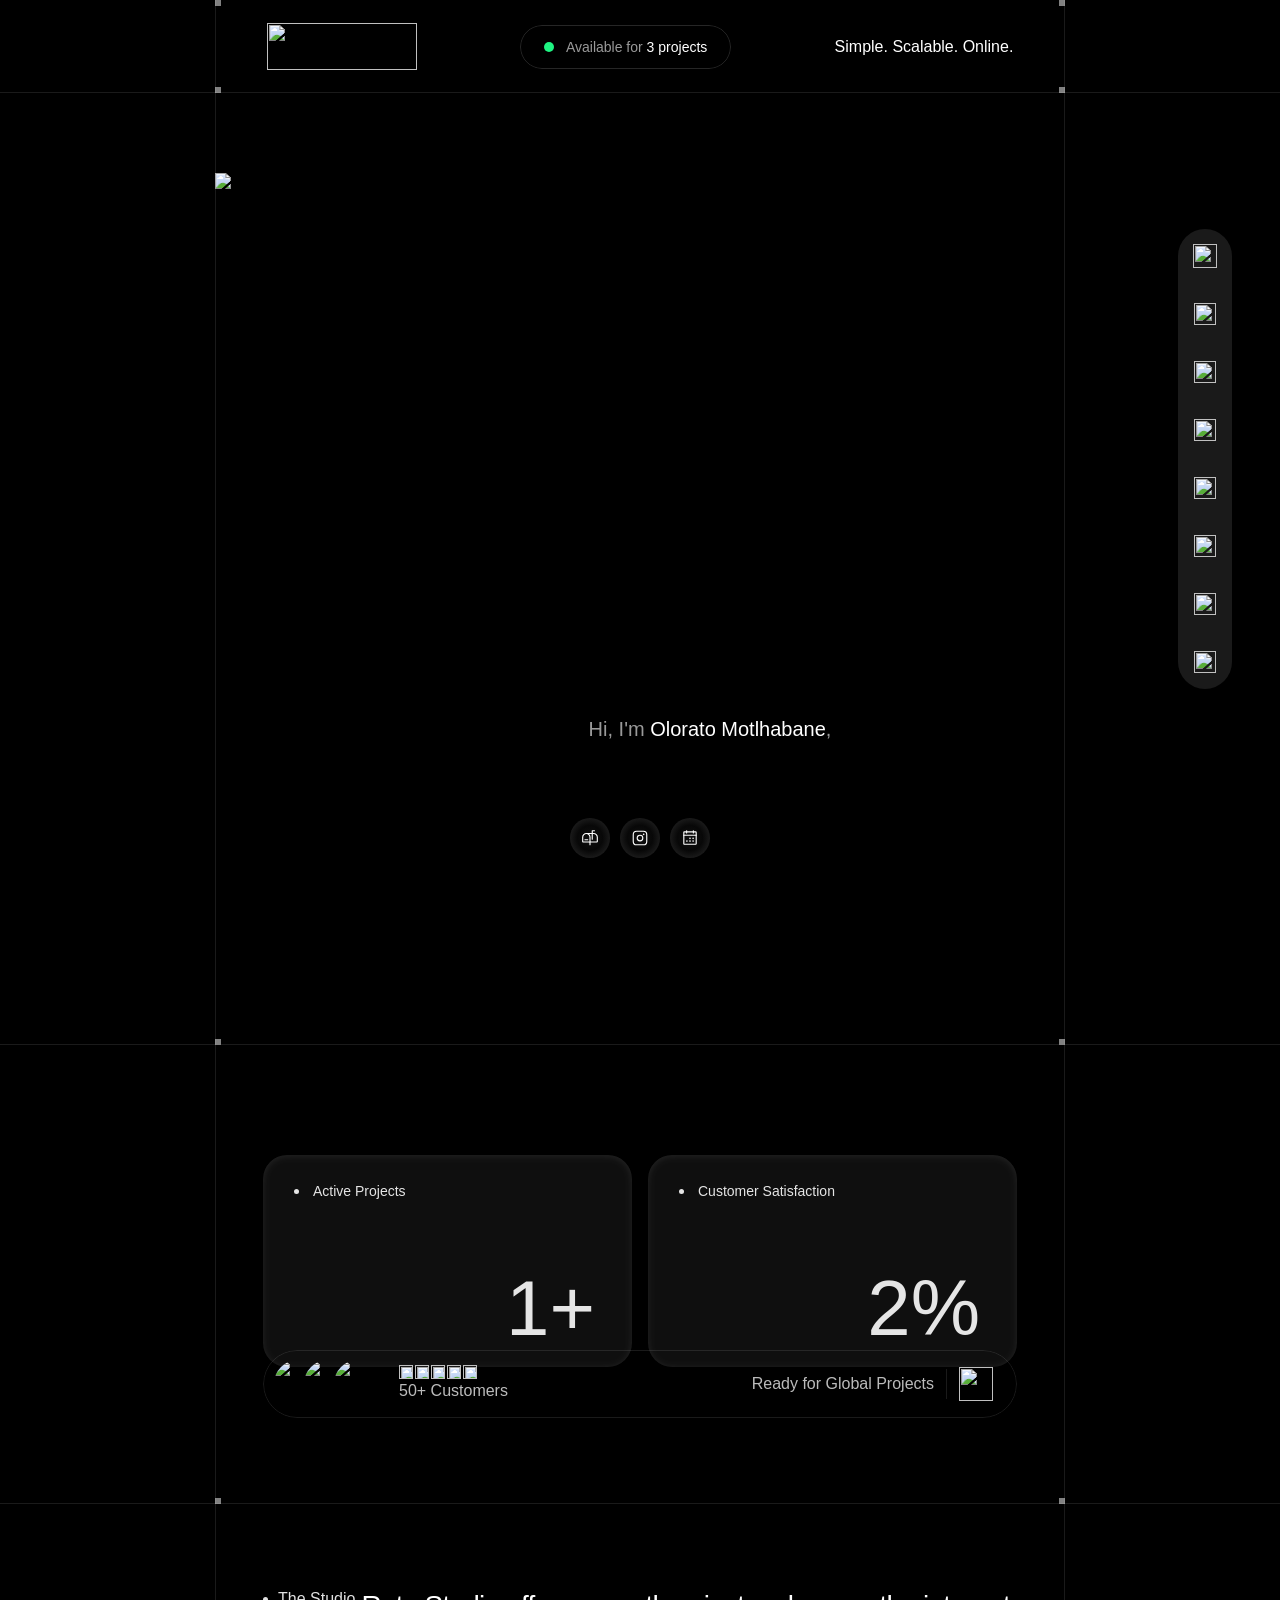
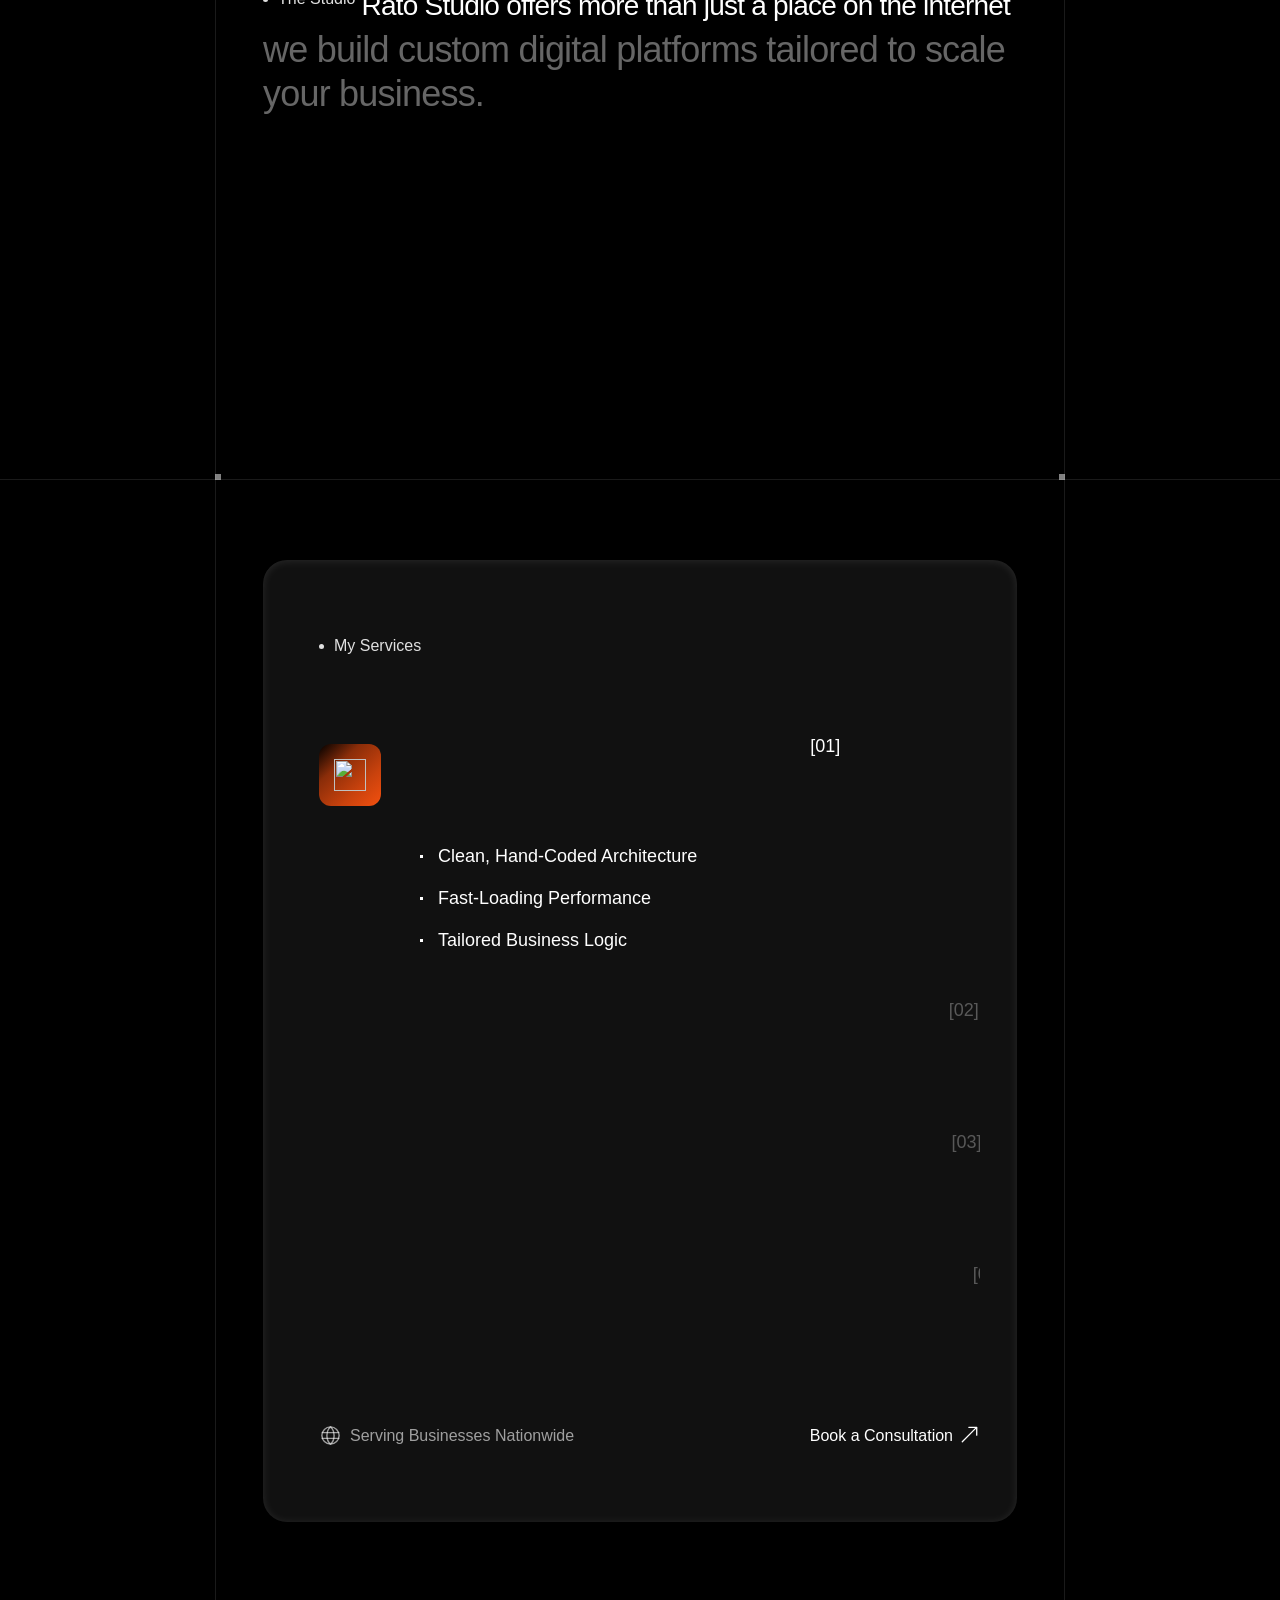
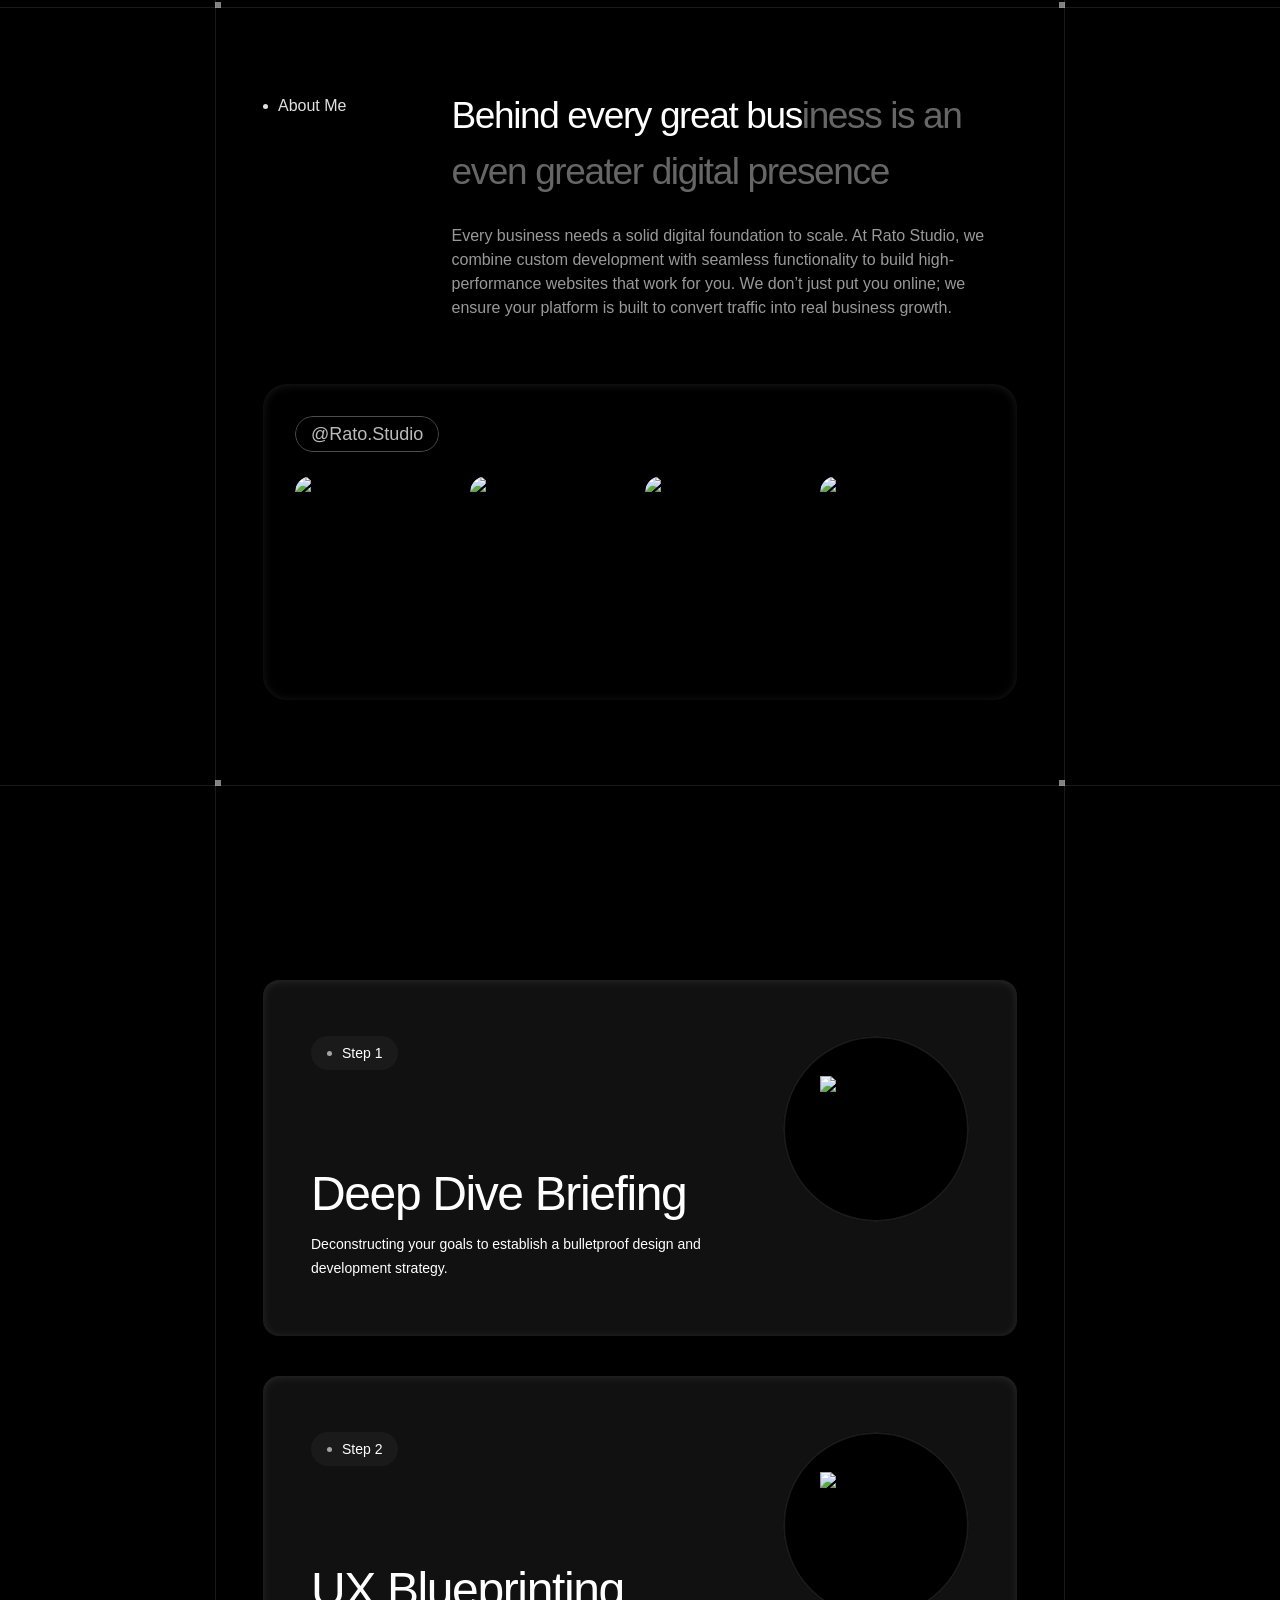
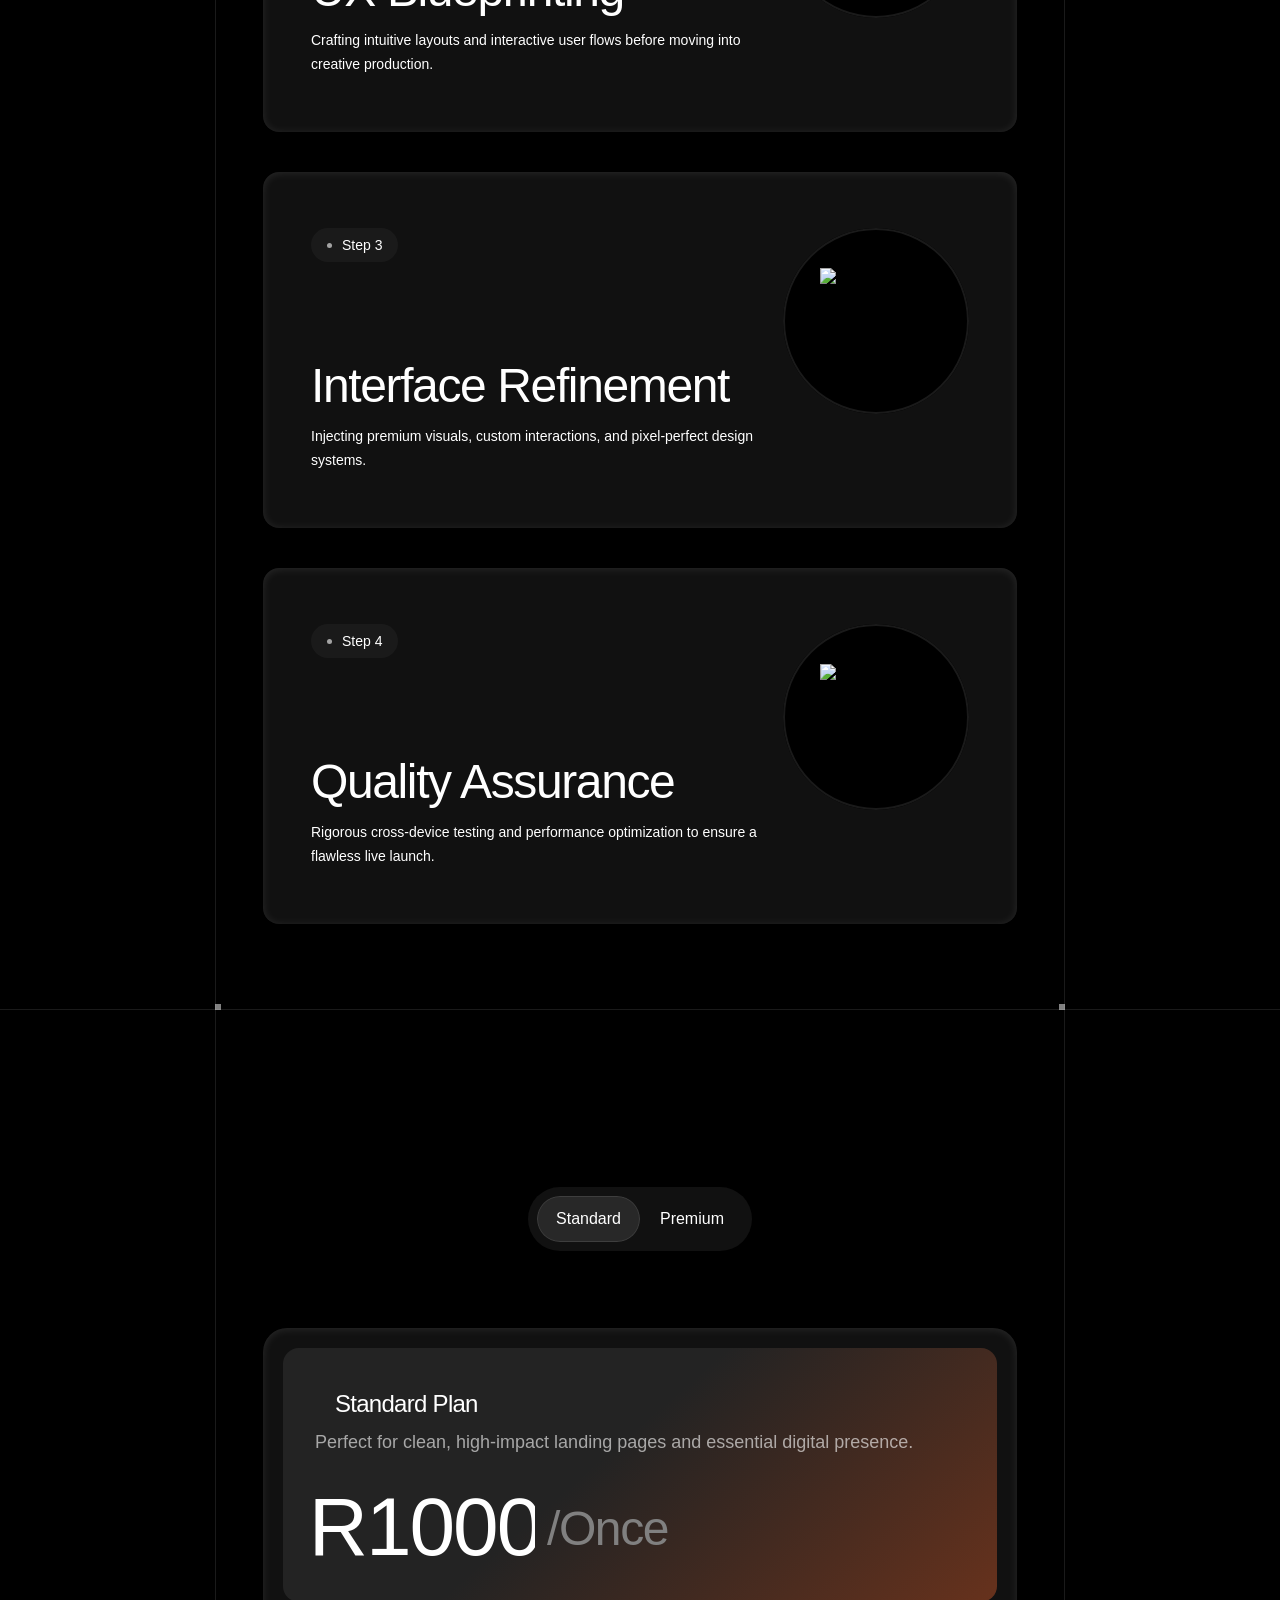
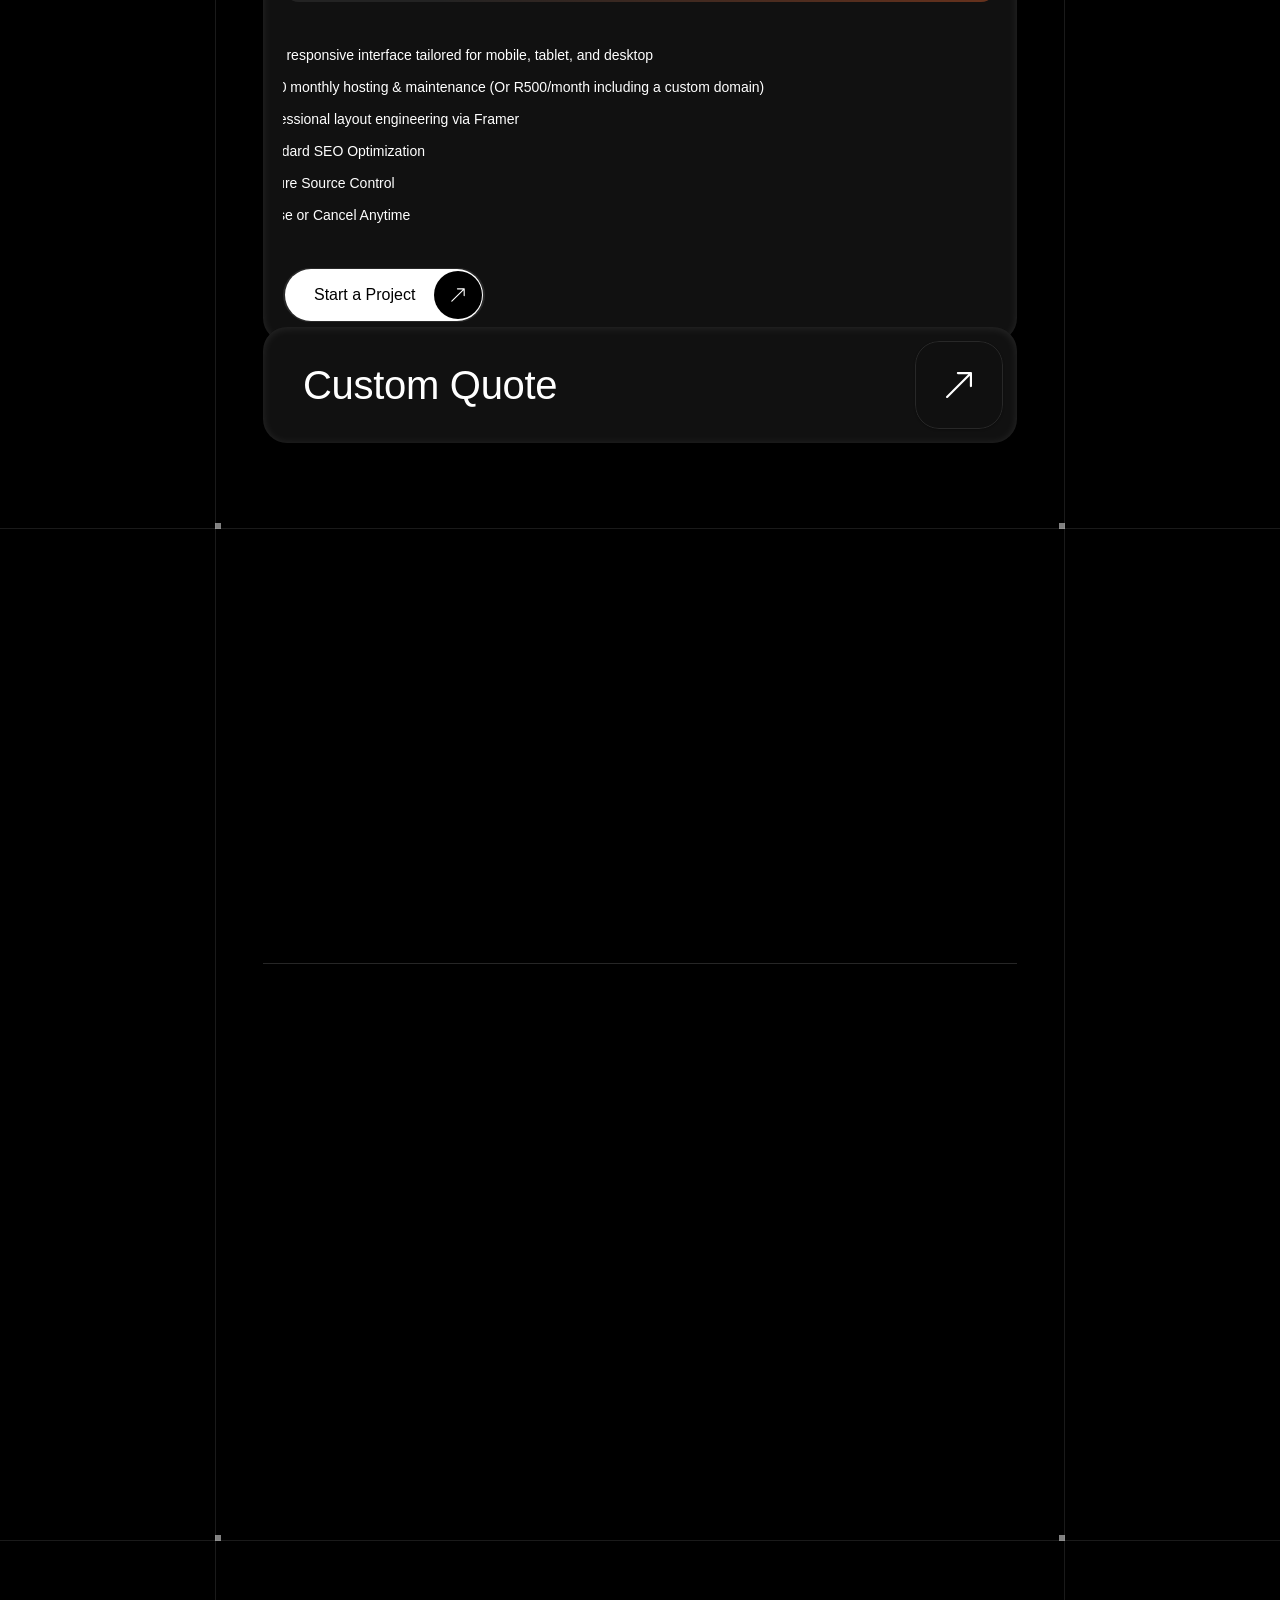
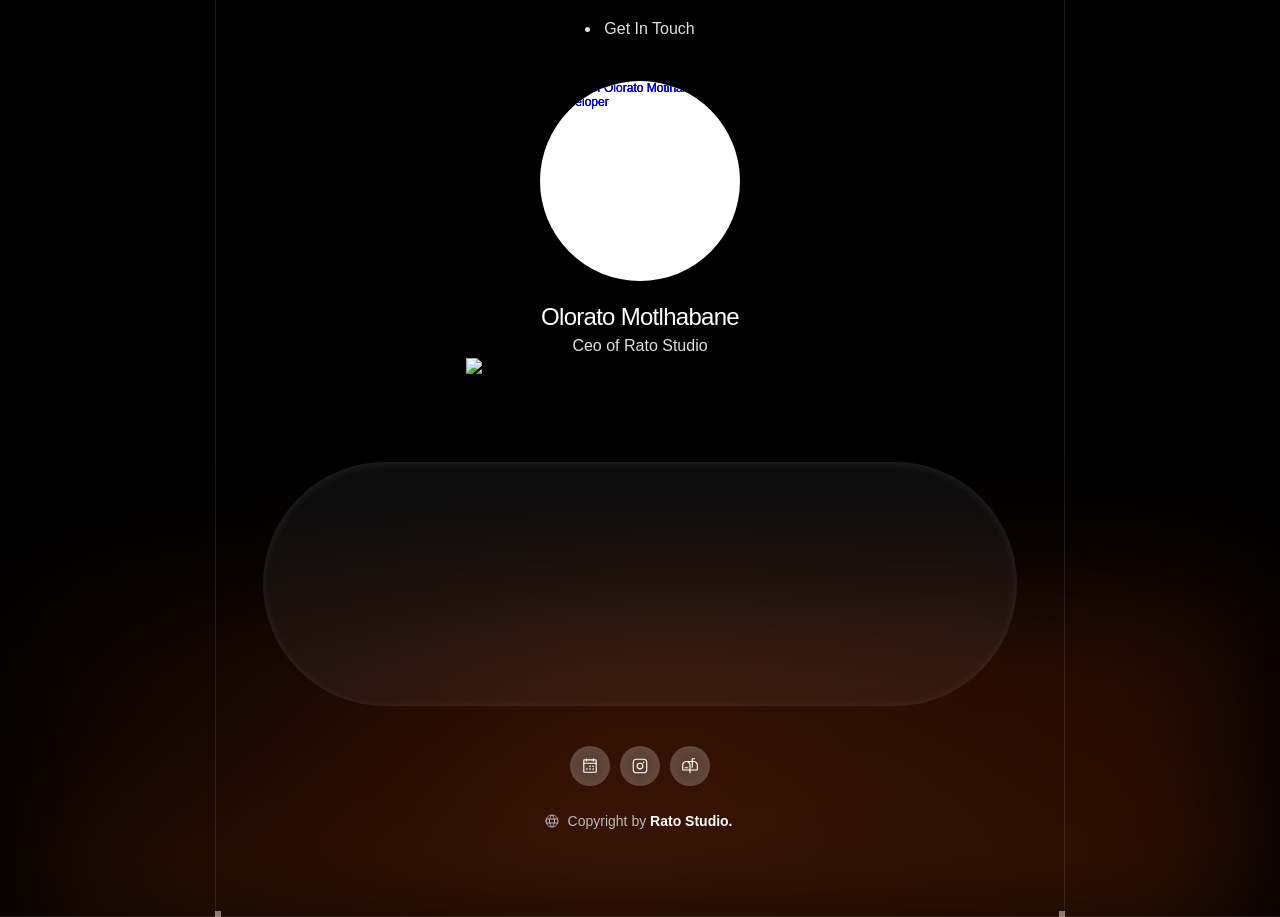
==== index.html @ f97cdd97 "Add files via upload" ====
<!doctype html>

<html lang="en" data-redirect-timezone="1">
<head>
	<base href="">
	<script src="js/rerouter.js"></script>
	<meta charset="utf-8">
	<meta name="viewport" content="width=device-width">
	<meta name="generator" content="Framer c9b3949">
	<title>Rato Studio Agency</title>
    <meta name="description" content="Turn your website into a 24/7 lead machine. Rato Studio engineers custom, responsive web experiences tailored to grow your business. Book a call.">
    <meta name="framer-search-index" content="js/searchindex-nbiz9oxq15q8.json">
    <meta name="framer-search-index-fallback" content="js/searchindex-gjnjnzvpth2k.json">
    <link href="images/f2rsma2suapglo1yfe2afvgnvhu-1.png" rel="icon" media="(prefers-color-scheme: light)">
    <link href="images/f2rsma2suapglo1yfe2afvgnvhu-1.png" rel="icon" media="(prefers-color-scheme: dark)">
    <link rel="apple-touch-icon" href="images/an22ox9mmteoy2btfop8bxxx1oa.png">
    <!-- Open Graph -->
    
    <meta property="og:title" content="Rato Studio Agency">
    <meta property="og:description" content="Turn your website into a 24/7 lead machine. Rato Studio engineers custom, responsive web experiences tailored to grow your business. Book a call.">
    <meta property="og:image" content="images/s446v05n7uqqbtym4qofyjoe2yi.png">
    <!-- X -->
    <meta name="twitter:card" content="summary_large_image">
    <meta name="twitter:title" content="Rato Studio Agency">
    <meta name="twitter:description" content="Turn your website into a 24/7 lead machine. Rato Studio engineers custom, responsive web experiences tailored to grow your business. Book a call.">
    <meta name="twitter:image" content="images/s446v05n7uqqbtym4qofyjoe2yi.png">
	
	
	
	<!-- Start of headStart -->
    
    <!-- End of headStart -->
	
	<style data-framer-font-css>/* vietnamese */
@font-face {
  font-family: 'Waterfall';
  font-style: normal;
  font-weight: 400;
  src: url(https://fonts.gstatic.com/s/waterfall/v8/MCoRzAfo293fACdFKcwo0rv9P_E.woff2) format('woff2');
  unicode-range: U+0102-0103, U+0110-0111, U+0128-0129, U+0168-0169, U+01A0-01A1, U+01AF-01B0, U+0300-0301, U+0303-0304, U+0308-0309, U+0323, U+0329, U+1EA0-1EF9, U+20AB;
}
/* latin-ext */
@font-face {
  font-family: 'Waterfall';
  font-style: normal;
  font-weight: 400;
  src: url(https://fonts.gstatic.com/s/waterfall/v8/MCoRzAfo293fACdFKcwo07v9P_E.woff2) format('woff2');
  unicode-range: U+0100-02BA, U+02BD-02C5, U+02C7-02CC, U+02CE-02D7, U+02DD-02FF, U+0304, U+0308, U+0329, U+1D00-1DBF, U+1E00-1E9F, U+1EF2-1EFF, U+2020, U+20A0-20AB, U+20AD-20C0, U+2113, U+2C60-2C7F, U+A720-A7FF;
}
/* latin */
@font-face {
  font-family: 'Waterfall';
  font-style: normal;
  font-weight: 400;
  src: url(https://fonts.gstatic.com/s/waterfall/v8/MCoRzAfo293fACdFKcwo3bv9.woff2) format('woff2');
  unicode-range: U+0000-00FF, U+0131, U+0152-0153, U+02BB-02BC, U+02C6, U+02DA, U+02DC, U+0304, U+0308, U+0329, U+2000-206F, U+20AC, U+2122, U+2191, U+2193, U+2212, U+2215, U+FEFF, U+FFFD;
}

@font-face { font-family: "Inter"; src: url("images/5vvr9vy74if2i6bqbjvbw7sy1pq.woff2"); font-display: swap; font-style: normal; font-weight: 400; unicode-range: U+0460-052F, U+1C80-1C88, U+20B4, U+2DE0-2DFF, U+A640-A69F, U+FE2E-FE2F }
@font-face { font-family: "Inter"; src: url("images/eor0mi4hntlgwnn9if640ezzxco.woff2"); font-display: swap; font-style: normal; font-weight: 400; unicode-range: U+0301, U+0400-045F, U+0490-0491, U+04B0-04B1, U+2116 }
@font-face { font-family: "Inter"; src: url("images/y9k9qrlzaqio88klkmbd8vomqc.woff2"); font-display: swap; font-style: normal; font-weight: 400; unicode-range: U+1F00-1FFF }
@font-face { font-family: "Inter"; src: url("images/oyrd2tbibpvojxiihnlooxny9m.woff2"); font-display: swap; font-style: normal; font-weight: 400; unicode-range: U+0370-03FF }
@font-face { font-family: "Inter"; src: url("images/jeywfuapfzhqheg8u5gtpdz7wq.woff2"); font-display: swap; font-style: normal; font-weight: 400; unicode-range: U+0100-024F, U+0259, U+1E00-1EFF, U+2020, U+20A0-20AB, U+20AD-20CF, U+2113, U+2C60-2C7F, U+A720-A7FF }
@font-face { font-family: "Inter"; src: url("images/grgckwrn6d3uz8ewclhzxwefc4.woff2"); font-display: swap; font-style: normal; font-weight: 400; unicode-range: U+0000-00FF, U+0131, U+0152-0153, U+02BB-02BC, U+02C6, U+02DA, U+02DC, U+2000-206F, U+2070, U+2074-207E, U+2080-208E, U+20AC, U+2122, U+2191, U+2193, U+2212, U+2215, U+FEFF, U+FFFD }
@font-face { font-family: "Inter"; src: url("images/b6y37fthzealdunqhicbt6futy.woff2"); font-display: swap; font-style: normal; font-weight: 400; unicode-range: U+0102-0103, U+0110-0111, U+0128-0129, U+0168-0169, U+01A0-01A1, U+01AF-01B0, U+1EA0-1EF9, U+20AB }
@font-face { font-family: "Inter"; src: url("images/vqyevyayhtarfwpquzqgpnds.woff2"); font-display: swap; font-style: normal; font-weight: 400; unicode-range: U+0000-00FF, U+0131, U+0152-0153, U+02BB-02BC, U+02C6, U+02DA, U+02DC, U+2000-206F, U+2074, U+20AC, U+2122, U+2191, U+2193, U+2212, U+2215, U+FEFF, U+FFFD }
@font-face { font-family: "Inter"; src: url("images/dppbyi0sl4fylgakx8kxopvt7c.woff2"); font-display: swap; font-style: normal; font-weight: 700; unicode-range: U+0460-052F, U+1C80-1C88, U+20B4, U+2DE0-2DFF, U+A640-A69F, U+FE2E-FE2F }
@font-face { font-family: "Inter"; src: url("images/4raeqdeorcndkhhiicbjow92lk.woff2"); font-display: swap; font-style: normal; font-weight: 700; unicode-range: U+0301, U+0400-045F, U+0490-0491, U+04B0-04B1, U+2116 }
@font-face { font-family: "Inter"; src: url("images/1k3w8dizy3v4emk8mb08yhxtbs.woff2"); font-display: swap; font-style: normal; font-weight: 700; unicode-range: U+1F00-1FFF }
@font-face { font-family: "Inter"; src: url("images/tusctfyvm1i1ichuycwz9gddq.woff2"); font-display: swap; font-style: normal; font-weight: 700; unicode-range: U+0370-03FF }
@font-face { font-family: "Inter"; src: url("images/vgyfwiwsac5oyxaycrxxvhze58.woff2"); font-display: swap; font-style: normal; font-weight: 700; unicode-range: U+0100-024F, U+0259, U+1E00-1EFF, U+2020, U+20A0-20AB, U+20AD-20CF, U+2113, U+2C60-2C7F, U+A720-A7FF }
@font-face { font-family: "Inter"; src: url("images/dxd0q7lsl7hevdzucnylngbhm.woff2"); font-display: swap; font-style: normal; font-weight: 700; unicode-range: U+0000-00FF, U+0131, U+0152-0153, U+02BB-02BC, U+02C6, U+02DA, U+02DC, U+2000-206F, U+2074, U+20AC, U+2122, U+2191, U+2193, U+2212, U+2215, U+FEFF, U+FFFD }
@font-face { font-family: "Inter"; src: url("images/giryzetix4ifypco5pyzonkhjio.woff2"); font-display: swap; font-style: normal; font-weight: 700; unicode-range: U+0102-0103, U+0110-0111, U+0128-0129, U+0168-0169, U+01A0-01A1, U+01AF-01B0, U+1EA0-1EF9, U+20AB }
@font-face { font-family: "Inter"; src: url("images/h89bbhkbhdzlxzzxi8upztsp90.woff2"); font-display: swap; font-style: italic; font-weight: 700; unicode-range: U+0460-052F, U+1C80-1C88, U+20B4, U+2DE0-2DFF, U+A640-A69F, U+FE2E-FE2F }
@font-face { font-family: "Inter"; src: url("images/u6gjwduwb143kpnk1t1mdkdwkmc.woff2"); font-display: swap; font-style: italic; font-weight: 700; unicode-range: U+0301, U+0400-045F, U+0490-0491, U+04B0-04B1, U+2116 }
@font-face { font-family: "Inter"; src: url("images/43sj6mfoph1lcjt46ovydusba6o.woff2"); font-display: swap; font-style: italic; font-weight: 700; unicode-range: U+1F00-1FFF }
@font-face { font-family: "Inter"; src: url("images/wcchg0r4gbdairhfhiolq6oekqw.woff2"); font-display: swap; font-style: italic; font-weight: 700; unicode-range: U+0370-03FF }
@font-face { font-family: "Inter"; src: url("images/wz367jpwf9brw6ldthn8rxgsjw.woff2"); font-display: swap; font-style: italic; font-weight: 700; unicode-range: U+0100-024F, U+0259, U+1E00-1EFF, U+2020, U+20A0-20AB, U+20AD-20CF, U+2113, U+2C60-2C7F, U+A720-A7FF }
@font-face { font-family: "Inter"; src: url("images/qxmhnwtzltyjiizcfalij8efbxu.woff2"); font-display: swap; font-style: italic; font-weight: 700; unicode-range: U+0000-00FF, U+0131, U+0152-0153, U+02BB-02BC, U+02C6, U+02DA, U+02DC, U+2000-206F, U+2074, U+20AC, U+2122, U+2191, U+2193, U+2212, U+2215, U+FEFF, U+FFFD }
@font-face { font-family: "Inter"; src: url("images/2a4xx7cngadfglvv4xro06obhy.woff2"); font-display: swap; font-style: italic; font-weight: 700; unicode-range: U+0102-0103, U+0110-0111, U+0128-0129, U+0168-0169, U+01A0-01A1, U+01AF-01B0, U+1EA0-1EF9, U+20AB }
@font-face { font-family: "Inter"; src: url("images/cfmzu8w2e7thgf4t4ratmpuwosa.woff2"); font-display: swap; font-style: italic; font-weight: 400; unicode-range: U+0460-052F, U+1C80-1C88, U+20B4, U+2DE0-2DFF, U+A640-A69F, U+FE2E-FE2F }
@font-face { font-family: "Inter"; src: url("images/867qobyax8ansfx4tgevu9yicm.woff2"); font-display: swap; font-style: italic; font-weight: 400; unicode-range: U+0301, U+0400-045F, U+0490-0491, U+04B0-04B1, U+2116 }
@font-face { font-family: "Inter"; src: url("images/oyn2zbenfdnw7mt2lzjk1h9zb9k.woff2"); font-display: swap; font-style: italic; font-weight: 400; unicode-range: U+1F00-1FFF }
@font-face { font-family: "Inter"; src: url("images/cdae8hgz1cmylu9g005paw3xmo.woff2"); font-display: swap; font-style: italic; font-weight: 400; unicode-range: U+0370-03FF }
@font-face { font-family: "Inter"; src: url("images/dofvtme1uplcq161m6hj8csqyg.woff2"); font-display: swap; font-style: italic; font-weight: 400; unicode-range: U+0100-024F, U+0259, U+1E00-1EFF, U+2020, U+20A0-20AB, U+20AD-20CF, U+2113, U+2C60-2C7F, U+A720-A7FF }
@font-face { font-family: "Inter"; src: url("images/vfzujy0c65av44uhekb6vyjfmg.woff2"); font-display: swap; font-style: italic; font-weight: 400; unicode-range: U+0000-00FF, U+0131, U+0152-0153, U+02BB-02BC, U+02C6, U+02DA, U+02DC, U+2000-206F, U+2074, U+20AC, U+2122, U+2191, U+2193, U+2212, U+2215, U+FEFF, U+FFFD }
@font-face { font-family: "Inter"; src: url("images/tktbcdnbmevseejkdnghhklzyo.woff2"); font-display: swap; font-style: italic; font-weight: 400; unicode-range: U+0102-0103, U+0110-0111, U+0128-0129, U+0168-0169, U+01A0-01A1, U+01AF-01B0, U+1EA0-1EF9, U+20AB }
@font-face { font-family: "Inter"; src: url("images/mky5sgyq51ik0amrsbwhm9djg.woff2"); font-style: normal; font-weight: 900; unicode-range: U+0460-052F, U+1C80-1C88, U+20B4, U+2DE0-2DFF, U+A640-A69F, U+FE2E-FE2F }
@font-face { font-family: "Inter"; src: url("images/x5hj6qzchuyv7h1390c8rhm6550.woff2"); font-style: normal; font-weight: 900; unicode-range: U+0301, U+0400-045F, U+0490-0491, U+04B0-04B1, U+2116 }
@font-face { font-family: "Inter"; src: url("images/gqhnps3tn86g8rcvkyuuakt2omq.woff2"); font-style: normal; font-weight: 900; unicode-range: U+1F00-1FFF }
@font-face { font-family: "Inter"; src: url("images/cugnvhsraaryancauti5fv17wk.woff2"); font-style: normal; font-weight: 900; unicode-range: U+0370-03FF }
@font-face { font-family: "Inter"; src: url("images/5hcvogak8k5agfjsaka4floxvu0.woff2"); font-style: normal; font-weight: 900; unicode-range: U+0100-024F, U+0259, U+1E00-1EFF, U+2020, U+20A0-20AB, U+20AD-20CF, U+2113, U+2C60-2C7F, U+A720-A7FF }
@font-face { font-family: "Inter"; src: url("images/rz5ddennqidftiyqqip5iso7m.woff2"); font-style: normal; font-weight: 900; unicode-range: U+0000-00FF, U+0131, U+0152-0153, U+02BB-02BC, U+02C6, U+02DA, U+02DC, U+2000-206F, U+2070, U+2074-207E, U+2080-208E, U+20AC, U+2122, U+2191, U+2193, U+2212, U+2215, U+FEFF, U+FFFD }
@font-face { font-family: "Inter"; src: url("images/p2bw01ctl0b9wqygo0ssvogwbo.woff2"); font-style: normal; font-weight: 900; unicode-range: U+0102-0103, U+0110-0111, U+0128-0129, U+0168-0169, U+01A0-01A1, U+01AF-01B0, U+1EA0-1EF9, U+20AB }
@font-face { font-family: "Inter"; src: url("images/05ksvhgdmqxsbxm4yrz65p8i0s.woff2"); font-style: italic; font-weight: 900; unicode-range: U+0460-052F, U+1C80-1C88, U+20B4, U+2DE0-2DFF, U+A640-A69F, U+FE2E-FE2F }
@font-face { font-family: "Inter"; src: url("images/ky8ovpukk4dj1pxq74qghoqcyi.woff2"); font-style: italic; font-weight: 900; unicode-range: U+0301, U+0400-045F, U+0490-0491, U+04B0-04B1, U+2116 }
@font-face { font-family: "Inter"; src: url("images/vvnsqij42qeq2bvcrbiwkhscrc.woff2"); font-style: italic; font-weight: 900; unicode-range: U+1F00-1FFF }
@font-face { font-family: "Inter"; src: url("images/3zmxbbktojifdv9gwcifvd1tey.woff2"); font-style: italic; font-weight: 900; unicode-range: U+0370-03FF }
@font-face { font-family: "Inter"; src: url("images/fnfhx3dt4chuljq2pwdlxho7pu.woff2"); font-style: italic; font-weight: 900; unicode-range: U+0100-024F, U+0259, U+1E00-1EFF, U+2020, U+20A0-20AB, U+20AD-20CF, U+2113, U+2C60-2C7F, U+A720-A7FF }
@font-face { font-family: "Inter"; src: url("images/gcnfba68tfm7qayrwrcf9r34jg.woff2"); font-style: italic; font-weight: 900; unicode-range: U+0000-00FF, U+0131, U+0152-0153, U+02BB-02BC, U+02C6, U+02DA, U+02DC, U+2000-206F, U+2070, U+2074-207E, U+2080-208E, U+20AC, U+2122, U+2191, U+2193, U+2212, U+2215, U+FEFF, U+FFFD }
@font-face { font-family: "Inter"; src: url("images/eftfqcbj53km2pb1hezsz3rdufs.woff2"); font-style: italic; font-weight: 900; unicode-range: U+0102-0103, U+0110-0111, U+0128-0129, U+0168-0169, U+01A0-01A1, U+01AF-01B0, U+1EA0-1EF9, U+20AB }
@font-face { font-family: "Inter"; src: url("images/ia3uin3hqwqdrvloc1zetyhww.woff2"); font-display: swap; font-style: italic; font-weight: 700; unicode-range: U+0000-00FF, U+0131, U+0152-0153, U+02BB-02BC, U+02C6, U+02DA, U+02DC, U+2000-206F, U+2070, U+2074-207E, U+2080-208E, U+20AC, U+2122, U+2191, U+2193, U+2212, U+2215, U+FEFF, U+FFFD }
@font-face { font-family: "Inter"; src: url("images/vgyfwiwsac5oyxaycrxxvhze58.woff2"); font-display: swap; font-style: normal; font-weight: 700; unicode-range: U+0000-00FF, U+0131, U+0152-0153, U+02BB-02BC, U+02C6, U+02DA, U+02DC, U+2000-206F, U+2070, U+2074-207E, U+2080-208E, U+20AC, U+2122, U+2191, U+2193, U+2212, U+2215, U+FEFF, U+FFFD }
@font-face { font-family: "Inter"; src: url("images/pkrfnwfozl77qycaip84ln1h944.woff2"); font-display: swap; font-style: italic; font-weight: 400; unicode-range: U+0000-00FF, U+0131, U+0152-0153, U+02BB-02BC, U+02C6, U+02DA, U+02DC, U+2000-206F, U+2070, U+2074-207E, U+2080-208E, U+20AC, U+2122, U+2191, U+2193, U+2212, U+2215, U+FEFF, U+FFFD }
@font-face { font-family: "Rajdhani"; src: url("images/ldku4rge4sf5xsv27oqvkwrbnd7bgdbm.woff2"); font-display: swap; font-style: normal; font-weight: 400 }
@font-face { font-family: "Rajdhani"; src: url("images/vx4xsjaxnzj4vvjs4ipp5xnzgyr2djjl.woff2"); font-display: swap; font-style: normal; font-weight: 500 }
@font-face { font-family: "Rajdhani"; src: url("images/3hbrnx5omphhfnbda65ylcj5fpuvdt52.woff2"); font-display: swap; font-style: normal; font-weight: 700 }
@font-face { font-family: "Poppins"; src: url("images/jmwncagbh3tlanivqpvabvavnv5qerth.woff2"); font-display: swap; font-style: normal; font-weight: 400 }
@font-face { font-family: "Poppins"; src: url("images/nolrwf3jbj434milpg5rb6r2b4hgrszb.woff2"); font-display: swap; font-style: italic; font-weight: 700 }
@font-face { font-family: "Poppins"; src: url("images/ssnntu67mmjh4cswt443b4kj7ob4wfhf.woff2"); font-display: swap; font-style: italic; font-weight: 400 }
@font-face { font-family: "Plus Jakarta Sans"; src: url("images/fvnnczhgthuom3rcjdoo45qmbijisveg.woff2"); font-display: swap; font-style: normal; font-weight: 500 }
@font-face { font-family: "Inter Placeholder"; src: local("Arial"); ascent-override: 89.79%; descent-override: 22.36%; line-gap-override: 0.00%; size-adjust: 107.89% }
@font-face { font-family: "Rajdhani Placeholder"; src: local("Arial"); ascent-override: 97.50%; descent-override: 26.29%; line-gap-override: 8.76%; size-adjust: 91.28% }
@font-face { font-family: "Poppins Placeholder"; src: local("Arial"); ascent-override: 91.95%; descent-override: 30.94%; line-gap-override: 7.96%; size-adjust: 113.11% }
@font-face { font-family: "Plus Jakarta Sans Placeholder"; src: local("Arial"); ascent-override: 122.93%; descent-override: 34.04%; line-gap-override: 11.35%; size-adjust: 105.75% }</style>
	<link href="https://fonts.gstatic.com" rel="preconnect" crossorigin>
	
	<meta name="robots" content="max-image-preview:large"><style data-framer-breakpoint-css>@media(min-width: 1200px){.hidden-72rtr7{display:none!important}}@media(min-width: 810px) and (max-width: 1199.98px){.hidden-1meikuh{display:none!important}}@media(max-width: 809.98px){.hidden-4hz1vd{display:none!important}}@media(min-width: 1200px){.hidden-17ier56{display:none!important}}@media(min-width: 810px) and (max-width: 1199.98px){.hidden-ax2p7k{display:none!important}}@media(max-width: 809.98px){.hidden-14ea5wq{display:none!important}}</style><style data-framer-css-ssr-minified data-framer-components="framer-lib-cursors-host framer-6Ykg1 PropertyOverrides framer-U4daQ framer-lib-combinedCSSRules framer-Fkdb3 framer-jluu7 framer-6A5g9 framer-SHCqu framer-XC12E framer-xnj6W framer-4cOrH framer-l5zjy framer-JW48h framer-u0rkc framer-tDgzr framer-slideshow-component framer-Z64Lh framer-rjY8Y framer-ykbTX framer-ma4ZQ framer-naZKM framer-xrFdf framer-0zHHG framer-OcDkV framer-e4pVq framer-zZ1UQ framer-BNBue">html,body,#main{box-sizing:border-box;margin:0;padding:0}:root{-webkit-font-smoothing:antialiased;-moz-osx-font-smoothing:grayscale}*{box-sizing:border-box;-webkit-font-smoothing:inherit}h1,h2,h3,h4,h5,h6,p,figure{margin:0}body,input,textarea,select,button{font-family:sans-serif;font-size:12px}body{--token-a75834ae-10c0-4f80-ade7-307559a0e4a9:gray;--token-0ee352e1-d1bb-44f4-8e00-e1d26a29c657:#ffffff1a;--token-97f7c01c-d33b-43e8-b4ec-1f1d7bb2db56:#f3500f;--token-e184c06d-82a7-4ddc-bfb5-020c88d91f80:#fff;--token-4c74a3d6-b127-4b0e-b8c2-24d33ca01186:#bbb;--token-34a89468-8ad2-4ee4-85c5-76b0d5cefaae:#fff9;--token-ea135321-86fc-4cab-a2f0-d36a5e2e7541:#25252580;--token-fa789cc3-0c5d-49d3-96d4-61a16d6043fd:#11111180;--token-cfafab62-9eb2-4aaa-b37c-747abf202e23:#111;--token-92cb7a82-dfb4-4b41-8635-32a1f6eb7b46:#bbb;--token-f900033e-038e-4b14-b83a-6fe905e774b7:#fff;--token-c6668e85-6e7b-4900-9318-5f95bc072874:#1a1a1acc;--token-aa4b9281-cc9d-4e17-8542-00f714dfec60:#1f1f1f;--token-efa5b662-ebdd-4979-a600-5a3d5b77f6de:#ffffff26;--token-713d2d06-f926-4978-bdcd-4b0ed3b79221:#ffffff4d;--token-1f0718bd-9929-4de0-8d50-4ad01160aa9f:#00000080;--token-4d2596e9-1089-45b0-a27a-287b22eed4f3:#000;--token-8b449c56-7ac7-43b7-9cb6-1661cd736b88:#1ef482;--token-a98542bf-5d57-41ba-8062-ff7cb6129444:#101010;--token-9404f203-26f3-41e3-8f79-70f39cd24b01:#191919;--token-7a155c3b-d32b-4d80-87e5-73bfaa5debf4:#e0e0e0;--token-1c98b1c5-ffe7-4d56-b57f-3c869703f640:#313131;--token-c183258a-a287-4515-9409-7fe778b4b640:#ffffff0d;--token-a9f688eb-778b-4a71-929e-ebf8a014b4cf:#303030;--token-54672876-03f0-4dca-8fdb-32c421a5c4d1:#5e67e6}@media (prefers-color-scheme:dark){body{--token-a9f688eb-778b-4a71-929e-ebf8a014b4cf:#fff;--token-54672876-03f0-4dca-8fdb-32c421a5c4d1:#d0ff71}}@supports (z-index:calc(infinity)){#__framer-badge-container{--infinity:infinity}}#__framer-badge-container{pointer-events:none;width:100%;z-index:calc(var(--infinity,2147480000));justify-content:flex-end;padding:20px;display:flex;position:fixed;bottom:0}@supports (background:-webkit-named-image(i)) and (not (grid-template-rows:subgrid)){body{--framer-will-change-override:transform}}@supports (background:-webkit-named-image(i)) and (not (position-area:top right)){body{--framer-will-change-filter-override:filter}}[data-framer-component-type=Text] div div span,[data-framer-component-type=Text] a div span,[data-framer-component-type=Text] span span span,[data-framer-component-type=Text] p span span,[data-framer-component-type=Text] h1 span span,[data-framer-component-type=Text] h2 span span,[data-framer-component-type=Text] h3 span span,[data-framer-component-type=Text] h4 span span,[data-framer-component-type=Text] h5 span span,[data-framer-component-type=Text] h6 span span,[data-framer-component-type=Text] a{font-family:var(--font-family);font-style:var(--font-style);font-weight:min(calc(var(--framer-font-weight-increase,0) + var(--font-weight,400)),900);color:var(--text-color);letter-spacing:var(--letter-spacing);font-size:var(--font-size);text-transform:var(--text-transform);--text-decoration:var(--framer-text-decoration-style,solid)var(--framer-text-decoration,none)var(--framer-text-decoration-color,currentcolor)var(--framer-text-decoration-thickness,auto);--text-decoration-skip-ink:var(--framer-text-decoration-skip-ink);--text-underline-offset:var(--framer-text-decoration-offset);line-height:var(--line-height);--font-family:var(--framer-font-family);--font-style:var(--framer-font-style);--font-weight:var(--framer-font-weight);--text-color:var(--framer-text-color);--letter-spacing:var(--framer-letter-spacing);--font-size:var(--framer-font-size);--text-transform:var(--framer-text-transform);--line-height:var(--framer-line-height)}@supports not (color:color(display-p3 1 1 1)){p.framer-text,div.framer-text,h1.framer-text,h2.framer-text,h3.framer-text,h4.framer-text,h5.framer-text,h6.framer-text,li.framer-text,ol.framer-text,ul.framer-text,span.framer-text:not([data-text-fill]){color:var(--framer-blockquote-text-color-rgb,var(--framer-blockquote-text-color,var(--framer-text-color-rgb,var(--framer-text-color,#000))));-webkit-text-stroke-color:var(--framer-text-stroke-color-rgb,var(--framer-text-stroke-color,initial))}mark.framer-text{background-color:var(--framer-blockquote-text-background-color-rgb,var(--framer-blockquote-text-background-color,var(--framer-text-background-color-rgb,var(--framer-text-background-color,initial))))}}@supports not (color:color(display-p3 1 1 1)){code.framer-text,code.framer-text span.framer-text:not([data-text-fill]){color:var(--framer-blockquote-text-color-rgb,var(--framer-blockquote-text-color,var(--framer-code-text-color-rgb,var(--framer-code-text-color,var(--framer-text-color-rgb,var(--framer-text-color,#000))))))}}@supports not (color:color(display-p3 1 1 1)){a.framer-text,span.framer-text[data-nested-link]{color:var(--framer-link-text-color-rgb,var(--framer-link-text-color,var(--framer-blockquote-text-color-rgb,var(--framer-blockquote-text-color,var(--framer-text-color-rgb,var(--framer-text-color,#000))))));background-color:var(--framer-link-text-background-color-rgb,var(--framer-link-text-background-color,initial));-webkit-text-decoration-color:var(--framer-link-text-decoration-color-rgb,var(--framer-link-text-decoration-color,var(--framer-text-decoration-color-rgb,var(--framer-text-decoration-color,currentcolor))));text-decoration-color:var(--framer-link-text-decoration-color-rgb,var(--framer-link-text-decoration-color,var(--framer-text-decoration-color-rgb,var(--framer-text-decoration-color,currentcolor))))}}@supports not (color:color(display-p3 1 1 1)){code.framer-text a.framer-text,code.framer-text a.framer-text span.framer-text:not([data-text-fill]),code.framer-text span.framer-text[data-nested-link],code.framer-text span.framer-text[data-nested-link] span.framer-text:not([data-text-fill]){color:var(--framer-link-text-color-rgb,var(--framer-link-text-color,var(--framer-blockquote-text-color-rgb,var(--framer-blockquote-text-color,var(--framer-code-text-color-rgb,var(--framer-code-text-color,var(--framer-text-color-rgb,var(--framer-text-color,#000))))))))}}@supports not (color:color(display-p3 1 1 1)){a.framer-text:hover,span.framer-text[data-nested-link]:hover{color:var(--framer-link-hover-text-color-rgb,var(--framer-link-hover-text-color,var(--framer-link-text-color-rgb,var(--framer-link-text-color,var(--framer-blockquote-text-color-rgb,var(--framer-blockquote-text-color,var(--framer-text-color-rgb,var(--framer-text-color,#000))))))));background-color:var(--framer-link-hover-text-background-color-rgb,var(--framer-link-hover-text-background-color,var(--framer-link-text-background-color-rgb,var(--framer-link-text-background-color,var(--framer-text-background-color-rgb,var(--framer-text-background-color,initial))))));-webkit-text-decoration-color:var(--framer-link-hover-text-decoration-color-rgb,var(--framer-link-hover-text-decoration-color,var(--framer-link-text-decoration-color-rgb,var(--framer-link-text-decoration-color,var(--framer-text-decoration-color-rgb,var(--framer-text-decoration-color,currentcolor))))));text-decoration-color:var(--framer-link-hover-text-decoration-color-rgb,var(--framer-link-hover-text-decoration-color,var(--framer-link-text-decoration-color-rgb,var(--framer-link-text-decoration-color,var(--framer-text-decoration-color-rgb,var(--framer-text-decoration-color,currentcolor))))))}}@supports not (color:color(display-p3 1 1 1)){code.framer-text a.framer-text:hover,code.framer-text span.framer-text[data-nested-link]:hover{color:var(--framer-link-hover-text-color-rgb,var(--framer-link-hover-text-color,var(--framer-link-text-color-rgb,var(--framer-link-text-color,var(--framer-blockquote-text-color-rgb,var(--framer-blockquote-text-color,var(--framer-code-text-color-rgb,var(--framer-code-text-color,var(--framer-text-color-rgb,var(--framer-text-color,#000))))))))))}}@supports not (color:color(display-p3 1 1 1)){a.framer-text[data-framer-page-link-current],span.framer-text[data-framer-page-link-current]{color:var(--framer-link-current-text-color-rgb,var(--framer-link-current-text-color,var(--framer-link-text-color-rgb,var(--framer-link-text-color,var(--framer-text-color-rgb,var(--framer-text-color,#000))))));background-color:var(--framer-link-current-text-background-color-rgb,var(--framer-link-current-text-background-color,var(--framer-link-text-background-color-rgb,var(--framer-link-text-background-color,var(--framer-text-background-color-rgb,var(--framer-text-background-color,initial))))));-webkit-text-decoration-color:var(--framer-link-current-text-decoration-color-rgb,var(--framer-link-current-text-decoration-color,var(--framer-link-text-decoration-color-rgb,var(--framer-link-text-decoration-color,var(--framer-text-decoration-color-rgb,var(--framer-text-decoration-color,currentcolor))))));text-decoration-color:var(--framer-link-current-text-decoration-color-rgb,var(--framer-link-current-text-decoration-color,var(--framer-link-text-decoration-color-rgb,var(--framer-link-text-decoration-color,var(--framer-text-decoration-color-rgb,var(--framer-text-decoration-color,currentcolor))))))}}@supports not (color:color(display-p3 1 1 1)){code.framer-text a.framer-text[data-framer-page-link-current],code.framer-text a.framer-text[data-framer-page-link-current] span.framer-text:not([data-text-fill]),code.framer-text span.framer-text[data-framer-page-link-current],code.framer-text span.framer-text[data-framer-page-link-current] span.framer-text:not([data-text-fill]){color:var(--framer-link-current-text-color-rgb,var(--framer-link-current-text-color,var(--framer-link-text-color-rgb,var(--framer-link-text-color,var(--framer-code-text-color-rgb,var(--framer-code-text-color,var(--framer-text-color-rgb,var(--framer-text-color,#000))))))));background-color:var(--framer-link-current-text-background-color-rgb,var(--framer-link-current-text-background-color,var(--framer-link-text-background-color-rgb,var(--framer-link-text-background-color,var(--framer-text-background-color-rgb,var(--framer-text-background-color,initial))))))}}@supports not (color:color(display-p3 1 1 1)){a.framer-text[data-framer-page-link-current]:hover,span.framer-text[data-framer-page-link-current]:hover{color:var(--framer-link-hover-text-color-rgb,var(--framer-link-hover-text-color,var(--framer-link-current-text-color-rgb,var(--framer-link-current-text-color,var(--framer-link-text-color-rgb,var(--framer-link-text-color,var(--framer-code-text-color-rgb,var(--framer-code-text-color,var(--framer-text-color-rgb,var(--framer-text-color,#000))))))))));background-color:var(--framer-link-hover-text-background-color-rgb,var(--framer-link-hover-text-background-color,var(--framer-link-current-text-background-color-rgb,var(--framer-link-current-text-background-color,var(--framer-link-text-background-color-rgb,var(--framer-link-text-background-color,initial))))));-webkit-text-decoration-color:var(--framer-link-hover-text-decoration-color-rgb,var(--framer-link-hover-text-decoration-color,var(--framer-link-current-text-decoration-color-rgb,var(--framer-link-current-text-decoration-color,var(--framer-link-text-decoration-color-rgb,var(--framer-link-text-decoration-color,var(--framer-text-decoration-color-rgb,var(--framer-text-decoration-color,currentcolor))))))));text-decoration-color:var(--framer-link-hover-text-decoration-color-rgb,var(--framer-link-hover-text-decoration-color,var(--framer-link-current-text-decoration-color-rgb,var(--framer-link-current-text-decoration-color,var(--framer-link-text-decoration-color-rgb,var(--framer-link-text-decoration-color,var(--framer-text-decoration-color-rgb,var(--framer-text-decoration-color,currentcolor))))))))}}@supports not (color:color(display-p3 1 1 1)){code.framer-text a.framer-text[data-framer-page-link-current]:hover,code.framer-text a.framer-text[data-framer-page-link-current]:hover span.framer-text:not([data-text-fill]),code.framer-text span.framer-text[data-framer-page-link-current]:hover,code.framer-text span.framer-text[data-framer-page-link-current]:hover span.framer-text:not([data-text-fill]){color:var(--framer-link-hover-text-color-rgb,var(--framer-link-hover-text-color,var(--framer-link-current-text-color-rgb,var(--framer-link-current-text-color,var(--framer-link-text-color-rgb,var(--framer-link-text-color,var(--framer-code-text-color-rgb,var(--framer-code-text-color,var(--framer-text-color-rgb,var(--framer-text-color,#000))))))))));background-color:var(--framer-link-hover-text-background-color-rgb,var(--framer-link-hover-text-background-color,var(--framer-link-current-text-background-color-rgb,var(--framer-link-current-text-background-color,var(--framer-link-text-background-color-rgb,var(--framer-link-text-background-color,initial))))))}}[data-framer-component-type=Stack]:not([data-framer-generated])>*,[data-framer-component-type=Stack]:not([data-framer-generated])>[data-framer-component-type],NavigationContainer [data-framer-component-type=NavigationContainer]>*,[data-framer-component-type=NavigationContainer]>[data-framer-component-type]{position:relative}@supports not (overflow:clip){:root{--overflow-clip-fallback:hidden}}@supports (background:-webkit-named-image(i)) and (not (contain-intrinsic-size:inherit)){div.framer-text,p.framer-text,h1.framer-text,h2.framer-text,h3.framer-text,h4.framer-text,h5.framer-text,h6.framer-text,ol.framer-text,ul.framer-text,li.framer-text,blockquote.framer-text,.framer-text.framer-image{display:var(--text-truncation-display-inline-for-safari-16,revert)}div.framer-text:after,p.framer-text:after,h1.framer-text:after,h2.framer-text:after,h3.framer-text:after,h4.framer-text:after,h5.framer-text:after,h6.framer-text:after,ol.framer-text:after,ul.framer-text:after,li.framer-text:after,blockquote.framer-text:after,.framer-text.framer-image:after{content:var(--text-truncation-line-break-for-safari-16);white-space:pre}.framer-text.framer-text-module,.framer-text.framer-table-wrapper{display:var(--text-truncation-display-none-for-safari-16,revert)}p.framer-text[data-text-fill]{display:var(--text-truncation-display-inline-for-safari-16,inline-block)}}@supports (corner-shape:superellipse(2)){:root{--one-if-corner-shape-supported:1}}.framer-cursor-none,.framer-cursor-none *{cursor:none!important}.framer-pointer-events-none,.framer-pointer-events-none *{pointer-events:none!important}@supports (aspect-ratio:1){body{--framer-aspect-ratio-supported:auto}}.framer-6Ykg1.framer-1l8yyzp,.framer-6Ykg1 .framer-1l8yyzp{display:block}.framer-6Ykg1.framer-17ier56{background-color:#000;flex-flow:column;place-content:center flex-start;align-items:center;gap:0;width:100%;height:min-content;padding:0;display:flex;position:relative;overflow:visible}.framer-6Ykg1 .framer-11utm1x-container{z-index:2;flex:none;order:-1000;width:100%;height:auto;position:relative}.framer-6Ykg1 .framer-1nmlfl1{margin:0;background:0 0;flex-grow:1;width:0;height:0;margin-bottom:0;position:relative}.framer-6Ykg1 .framer-bbvsn1-container{z-index:2;flex:none;order:1002;width:100%;height:auto;position:relative}[data-layout-template=true]>#overlay{margin-bottom:0}.ssr-variant{display:contents}@supports (aspect-ratio:1){body{--framer-aspect-ratio-supported:auto}}.framer-U4daQ.framer-18evxz6,.framer-U4daQ .framer-18evxz6{display:block}.framer-U4daQ.framer-1im1gy7{flex-flow:column;place-content:center;align-items:center;gap:0;width:1200px;height:min-content;padding:0;display:flex;position:relative;overflow:hidden}.framer-U4daQ .framer-aecaxf{flex-flow:column;flex:none;place-content:center;align-items:center;gap:0;width:100%;max-width:850px;height:min-content;padding:0;display:flex;position:relative;overflow:hidden}.framer-U4daQ .framer-1bdkdkx,.framer-U4daQ .framer-6kd2ca{flex-flow:row;flex:none;place-content:center space-between;align-items:center;width:100%;height:min-content;padding:0;display:flex;position:relative;overflow:hidden}.framer-U4daQ .framer-eiatp2,.framer-U4daQ .framer-d0zz4v,.framer-U4daQ .framer-vxj8fm,.framer-U4daQ .framer-1lksdm{flex:none;width:6px;height:6px;position:relative;overflow:hidden}.framer-U4daQ .framer-1ojeln4{flex-flow:row;flex:none;place-content:center space-around;align-items:center;width:100%;height:min-content;padding:17px 0;display:flex;position:relative;overflow:hidden}.framer-U4daQ .framer-1wki7bw{flex:none;width:150px;height:47px;position:relative}.framer-U4daQ .framer-4azz4m{will-change:var(--framer-will-change-override,transform);flex-flow:row;flex:none;place-content:center;align-items:center;gap:12px;width:min-content;height:min-content;padding:10px 24px;display:flex;position:relative;overflow:hidden}.framer-U4daQ .framer-19g09he{aspect-ratio:1;height:var(--framer-aspect-ratio-supported,10px);will-change:var(--framer-will-change-override,transform);flex:none;width:10px;position:relative;overflow:hidden}.framer-U4daQ .framer-p8bons,.framer-U4daQ .framer-vjfmzb{white-space:pre;flex:none;width:auto;height:auto;position:relative}.framer-U4daQ.framer-v-1jp2ozh.framer-1im1gy7{width:810px;padding:0 15px}.framer-U4daQ.framer-v-1dynrgx.framer-1im1gy7{width:390px;padding:0 15px}.framer-U4daQ.framer-v-1dynrgx .framer-1ojeln4{flex-direction:column;justify-content:center;gap:15px}@media (max-width:1199px) and (min-width:810px){.framer-0q6c5 .framer-styles-preset-14j1xb2:not(.rich-text-wrapper),.framer-0q6c5 .framer-styles-preset-14j1xb2.rich-text-wrapper p{--framer-font-family:"Rajdhani","Rajdhani Placeholder",sans-serif;--framer-font-family-bold:"Rajdhani","Rajdhani Placeholder",sans-serif;--framer-font-open-type-features:normal;--framer-font-size:14px;--framer-font-style:normal;--framer-font-style-bold:normal;--framer-font-variation-axes:normal;--framer-font-weight:400;--framer-font-weight-bold:400;--framer-letter-spacing:0px;--framer-line-height:24px;--framer-paragraph-spacing:0px;--framer-text-alignment:start;--framer-text-color:var(--token-e184c06d-82a7-4ddc-bfb5-020c88d91f80,#fff);--framer-text-decoration:none;--framer-text-stroke-color:initial;--framer-text-stroke-width:initial;--framer-text-transform:none}}@media (max-width:809px) and (min-width:0){.framer-0q6c5 .framer-styles-preset-14j1xb2:not(.rich-text-wrapper),.framer-0q6c5 .framer-styles-preset-14j1xb2.rich-text-wrapper p{--framer-font-family:"Rajdhani","Rajdhani Placeholder",sans-serif;--framer-font-family-bold:"Rajdhani","Rajdhani Placeholder",sans-serif;--framer-font-open-type-features:normal;--framer-font-size:16px;--framer-font-style:normal;--framer-font-style-bold:normal;--framer-font-variation-axes:normal;--framer-font-weight:400;--framer-font-weight-bold:400;--framer-letter-spacing:0px;--framer-line-height:24px;--framer-paragraph-spacing:0px;--framer-text-alignment:start;--framer-text-color:var(--token-e184c06d-82a7-4ddc-bfb5-020c88d91f80,#fff);--framer-text-decoration:none;--framer-text-stroke-color:initial;--framer-text-stroke-width:initial;--framer-text-transform:none}}.framer-U4daQ[data-border=true]:after,.framer-U4daQ [data-border=true]:after{content:"";border-width:var(--border-top-width,0)var(--border-right-width,0)var(--border-bottom-width,0)var(--border-left-width,0);border-color:var(--border-color,none);border-style:var(--border-style,none);box-sizing:border-box;border-radius:inherit;corner-shape:inherit;pointer-events:none;width:100%;height:100%;position:absolute;top:0;left:0}body{--framer-will-change-override:none}@supports (background:-webkit-named-image(i)) and (not (grid-template-rows:subgrid)){body{--framer-will-change-override:transform}}body{--framer-will-change-filter-override:none}@supports (background:-webkit-named-image(i)) and (not (position-area:top right)){body{--framer-will-change-filter-override:filter}}[data-framer-component-type]{position:absolute}[data-framer-component-type=Text]{cursor:inherit}[data-framer-component-text-autosized] *{white-space:pre}[data-framer-component-type=Text]>*{text-align:var(--framer-text-alignment,start)}[data-framer-component-type=Text] span span,[data-framer-component-type=Text] p span,[data-framer-component-type=Text] h1 span,[data-framer-component-type=Text] h2 span,[data-framer-component-type=Text] h3 span,[data-framer-component-type=Text] h4 span,[data-framer-component-type=Text] h5 span,[data-framer-component-type=Text] h6 span{display:block}[data-framer-component-type=Text] span span span,[data-framer-component-type=Text] p span span,[data-framer-component-type=Text] h1 span span,[data-framer-component-type=Text] h2 span span,[data-framer-component-type=Text] h3 span span,[data-framer-component-type=Text] h4 span span,[data-framer-component-type=Text] h5 span span,[data-framer-component-type=Text] h6 span span{display:unset}[data-framer-component-type=Text] div div span,[data-framer-component-type=Text] a div span,[data-framer-component-type=Text] span span span,[data-framer-component-type=Text] p span span,[data-framer-component-type=Text] h1 span span,[data-framer-component-type=Text] h2 span span,[data-framer-component-type=Text] h3 span span,[data-framer-component-type=Text] h4 span span,[data-framer-component-type=Text] h5 span span,[data-framer-component-type=Text] h6 span span,[data-framer-component-type=Text] a{font-family:var(--font-family);font-style:var(--font-style);font-weight:min(calc(var(--framer-font-weight-increase,0) + var(--font-weight,400)),900);color:var(--text-color);letter-spacing:var(--letter-spacing);font-size:var(--font-size);text-transform:var(--text-transform);--text-decoration:var(--framer-text-decoration-style,solid)var(--framer-text-decoration,none)var(--framer-text-decoration-color,currentcolor)var(--framer-text-decoration-thickness,auto);--text-decoration-skip-ink:var(--framer-text-decoration-skip-ink);--text-underline-offset:var(--framer-text-decoration-offset);line-height:var(--line-height);--font-family:var(--framer-font-family);--font-style:var(--framer-font-style);--font-weight:var(--framer-font-weight);--text-color:var(--framer-text-color);--letter-spacing:var(--framer-letter-spacing);--font-size:var(--framer-font-size);--text-transform:var(--framer-text-transform);--line-height:var(--framer-line-height)}[data-framer-component-type=Text] a,[data-framer-component-type=Text] a div span,[data-framer-component-type=Text] a span span span,[data-framer-component-type=Text] a p span span,[data-framer-component-type=Text] a h1 span span,[data-framer-component-type=Text] a h2 span span,[data-framer-component-type=Text] a h3 span span,[data-framer-component-type=Text] a h4 span span,[data-framer-component-type=Text] a h5 span span,[data-framer-component-type=Text] a h6 span span{--font-family:var(--framer-link-font-family,var(--framer-font-family));--font-style:var(--framer-link-font-style,var(--framer-font-style));--font-weight:var(--framer-link-font-weight,var(--framer-font-weight));--text-color:var(--framer-link-text-color,var(--framer-text-color));--font-size:var(--framer-link-font-size,var(--framer-font-size));--text-transform:var(--framer-link-text-transform,var(--framer-text-transform));--text-decoration:var(--framer-link-text-decoration-style,var(--framer-text-decoration-style,solid))var(--framer-link-text-decoration,var(--framer-text-decoration,none))var(--framer-link-text-decoration-color,var(--framer-text-decoration-color,currentcolor))var(--framer-link-text-decoration-thickness,var(--framer-text-decoration-thickness,auto));--text-decoration-skip-ink:var(--framer-link-text-decoration-skip-ink,var(--framer-text-decoration-skip-ink));--text-underline-offset:var(--framer-link-text-decoration-offset,var(--framer-text-decoration-offset))}[data-framer-component-type=Text] a:hover,[data-framer-component-type=Text] a div span:hover,[data-framer-component-type=Text] a span span span:hover,[data-framer-component-type=Text] a p span span:hover,[data-framer-component-type=Text] a h1 span span:hover,[data-framer-component-type=Text] a h2 span span:hover,[data-framer-component-type=Text] a h3 span span:hover,[data-framer-component-type=Text] a h4 span span:hover,[data-framer-component-type=Text] a h5 span span:hover,[data-framer-component-type=Text] a h6 span span:hover{--font-family:var(--framer-link-hover-font-family,var(--framer-link-font-family,var(--framer-font-family)));--font-style:var(--framer-link-hover-font-style,var(--framer-link-font-style,var(--framer-font-style)));--font-weight:var(--framer-link-hover-font-weight,var(--framer-link-font-weight,var(--framer-font-weight)));--text-color:var(--framer-link-hover-text-color,var(--framer-link-text-color,var(--framer-text-color)));--font-size:var(--framer-link-hover-font-size,var(--framer-link-font-size,var(--framer-font-size)));--text-transform:var(--framer-link-hover-text-transform,var(--framer-link-text-transform,var(--framer-text-transform)));--text-decoration:var(--framer-link-hover-text-decoration-style,var(--framer-link-text-decoration-style,var(--framer-text-decoration-style,solid)))var(--framer-link-hover-text-decoration,var(--framer-link-text-decoration,var(--framer-text-decoration,none)))var(--framer-link-hover-text-decoration-color,var(--framer-link-text-decoration-color,var(--framer-text-decoration-color,currentcolor)))var(--framer-link-hover-text-decoration-thickness,var(--framer-link-text-decoration-thickness,var(--framer-text-decoration-thickness,auto)));--text-decoration-skip-ink:var(--framer-link-hover-text-decoration-skip-ink,var(--framer-link-text-decoration-skip-ink,var(--framer-text-decoration-skip-ink)));--text-underline-offset:var(--framer-link-hover-text-decoration-offset,var(--framer-link-text-decoration-offset,var(--framer-text-decoration-offset)))}[data-framer-component-type=Text].isCurrent a,[data-framer-component-type=Text].isCurrent a div span,[data-framer-component-type=Text].isCurrent a span span span,[data-framer-component-type=Text].isCurrent a p span span,[data-framer-component-type=Text].isCurrent a h1 span span,[data-framer-component-type=Text].isCurrent a h2 span span,[data-framer-component-type=Text].isCurrent a h3 span span,[data-framer-component-type=Text].isCurrent a h4 span span,[data-framer-component-type=Text].isCurrent a h5 span span,[data-framer-component-type=Text].isCurrent a h6 span span{--font-family:var(--framer-link-current-font-family,var(--framer-link-font-family,var(--framer-font-family)));--font-style:var(--framer-link-current-font-style,var(--framer-link-font-style,var(--framer-font-style)));--font-weight:var(--framer-link-current-font-weight,var(--framer-link-font-weight,var(--framer-font-weight)));--text-color:var(--framer-link-current-text-color,var(--framer-link-text-color,var(--framer-text-color)));--font-size:var(--framer-link-current-font-size,var(--framer-link-font-size,var(--framer-font-size)));--text-transform:var(--framer-link-current-text-transform,var(--framer-link-text-transform,var(--framer-text-transform)));--text-decoration:var(--framer-link-current-text-decoration-style,var(--framer-link-text-decoration-style,var(--framer-text-decoration-style,solid)))var(--framer-link-current-text-decoration,var(--framer-link-text-decoration,var(--framer-text-decoration,none)))var(--framer-link-current-text-decoration-color,var(--framer-link-text-decoration-color,var(--framer-text-decoration-color,currentcolor)))var(--framer-link-current-text-decoration-thickness,var(--framer-link-text-decoration-thickness,var(--framer-text-decoration-thickness,auto)));--text-decoration-skip-ink:var(--framer-link-current-text-decoration-skip-ink,var(--framer-link-text-decoration-skip-ink,var(--framer-text-decoration-skip-ink)));--text-underline-offset:var(--framer-link-current-text-decoration-offset,var(--framer-link-text-decoration-offset,var(--framer-text-decoration-offset)))}[data-framer-component-type=RichTextContainer]{outline:none;flex-direction:column;flex-shrink:0;justify-content:flex-start;display:flex}p.framer-text,div.framer-text,figure.framer-text,h1.framer-text,h2.framer-text,h3.framer-text,h4.framer-text,h5.framer-text,h6.framer-text,ol.framer-text,ul.framer-text{margin:0;padding:0}p.framer-text,div.framer-text,h1.framer-text,h2.framer-text,h3.framer-text,h4.framer-text,h5.framer-text,h6.framer-text,li.framer-text,ol.framer-text,ul.framer-text,mark.framer-text,span.framer-text:not([data-text-fill]){font-family:var(--framer-font-family-preview,var(--framer-blockquote-font-family,var(--framer-font-family,Inter,Inter Placeholder,sans-serif)));font-style:var(--framer-font-style-preview,var(--framer-blockquote-font-style,var(--framer-font-style,normal)));font-weight:var(--framer-font-weight-preview,var(--framer-blockquote-font-weight,var(--framer-font-weight,400)));color:var(--framer-blockquote-text-color,var(--framer-text-color,#000));font-size:calc(var(--framer-blockquote-font-size,var(--framer-font-size,16px))*var(--framer-font-size-scale,1));letter-spacing:var(--framer-blockquote-letter-spacing,var(--framer-letter-spacing,0));text-transform:var(--framer-blockquote-text-transform,var(--framer-text-transform,none));-webkit-text-decoration-line:var(--framer-blockquote-text-decoration,var(--framer-text-decoration,initial));text-decoration-line:var(--framer-blockquote-text-decoration,var(--framer-text-decoration,initial));-webkit-text-decoration-style:var(--framer-blockquote-text-decoration-style,var(--framer-text-decoration-style,initial));text-decoration-style:var(--framer-blockquote-text-decoration-style,var(--framer-text-decoration-style,initial));-webkit-text-decoration-color:var(--framer-blockquote-text-decoration-color,var(--framer-text-decoration-color,initial));text-decoration-color:var(--framer-blockquote-text-decoration-color,var(--framer-text-decoration-color,initial));text-decoration-thickness:var(--framer-blockquote-text-decoration-thickness,var(--framer-text-decoration-thickness,initial));text-decoration-skip-ink:var(--framer-blockquote-text-decoration-skip-ink,var(--framer-text-decoration-skip-ink,initial));text-underline-offset:var(--framer-blockquote-text-decoration-offset,var(--framer-text-decoration-offset,initial));line-height:var(--framer-blockquote-line-height,var(--framer-line-height,1.2em));text-align:var(--framer-blockquote-text-alignment,var(--framer-text-alignment,start));-webkit-text-stroke-width:var(--framer-text-stroke-width,initial);-webkit-text-stroke-color:var(--framer-text-stroke-color,initial);-moz-font-feature-settings:var(--framer-font-open-type-features,initial);-webkit-font-feature-settings:var(--framer-font-open-type-features,initial);font-feature-settings:var(--framer-font-open-type-features,initial);font-variation-settings:var(--framer-font-variation-axes-preview,var(--framer-font-variation-axes,normal));text-wrap:var(--framer-text-wrap-override,var(--framer-text-wrap))}mark.framer-text,p.framer-text,div.framer-text,h1.framer-text,h2.framer-text,h3.framer-text,h4.framer-text,h5.framer-text,h6.framer-text,li.framer-text,ol.framer-text,ul.framer-text{background-color:var(--framer-blockquote-text-background-color,var(--framer-text-background-color,initial));border-radius:var(--framer-blockquote-text-background-radius,var(--framer-text-background-radius,initial));corner-shape:var(--framer-blockquote-text-background-corner-shape,var(--framer-text-background-corner-shape,initial));padding:var(--framer-blockquote-text-background-padding,var(--framer-text-background-padding,initial))}@supports not (color:color(display-p3 1 1 1)){p.framer-text,div.framer-text,h1.framer-text,h2.framer-text,h3.framer-text,h4.framer-text,h5.framer-text,h6.framer-text,li.framer-text,ol.framer-text,ul.framer-text,span.framer-text:not([data-text-fill]){color:var(--framer-blockquote-text-color-rgb,var(--framer-blockquote-text-color,var(--framer-text-color-rgb,var(--framer-text-color,#000))));-webkit-text-stroke-color:var(--framer-text-stroke-color-rgb,var(--framer-text-stroke-color,initial))}mark.framer-text{background-color:var(--framer-blockquote-text-background-color-rgb,var(--framer-blockquote-text-background-color,var(--framer-text-background-color-rgb,var(--framer-text-background-color,initial))))}}.framer-fit-text .framer-text{white-space:nowrap;white-space-collapse:preserve}strong.framer-text{font-family:var(--framer-blockquote-font-family-bold,var(--framer-font-family-bold));font-style:var(--framer-blockquote-font-style-bold,var(--framer-font-style-bold));font-weight:var(--framer-blockquote-font-weight-bold,var(--framer-font-weight-bold,bolder));font-variation-settings:var(--framer-blockquote-font-variation-axes-bold,var(--framer-font-variation-axes-bold))}em.framer-text{font-family:var(--framer-blockquote-font-family-italic,var(--framer-font-family-italic));font-style:var(--framer-blockquote-font-style-italic,var(--framer-font-style-italic,italic));font-weight:var(--framer-blockquote-font-weight-italic,var(--framer-font-weight-italic));font-variation-settings:var(--framer-blockquote-font-variation-axes-italic,var(--framer-font-variation-axes-italic))}em.framer-text>strong.framer-text{font-family:var(--framer-blockquote-font-family-bold-italic,var(--framer-font-family-bold-italic));font-style:var(--framer-blockquote-font-style-bold-italic,var(--framer-font-style-bold-italic,italic));font-weight:var(--framer-blockquote-font-weight-bold-italic,var(--framer-font-weight-bold-italic,bolder));font-variation-settings:var(--framer-blockquote-font-variation-axes-bold-italic,var(--framer-font-variation-axes-bold-italic))}p.framer-text:not(:first-child),div.framer-text:not(:first-child),h1.framer-text:not(:first-child),h2.framer-text:not(:first-child),h3.framer-text:not(:first-child),h4.framer-text:not(:first-child),h5.framer-text:not(:first-child),h6.framer-text:not(:first-child),ol.framer-text:not(:first-child),ul.framer-text:not(:first-child),blockquote.framer-text:not(:first-child),table.framer-text:not(:first-child),figure.framer-text:not(:first-child),.framer-image.framer-text:not(:first-child){margin-top:var(--framer-blockquote-paragraph-spacing,var(--framer-paragraph-spacing,0))}li.framer-text>ul.framer-text:nth-child(2),li.framer-text>ol.framer-text:nth-child(2){margin-top:0}.framer-text[data-text-fill]{-webkit-text-fill-color:transparent;padding:max(0em,calc(calc(1.3em - var(--framer-blockquote-line-height,var(--framer-line-height,1.3em)))/2));margin:min(0em,calc(calc(1.3em - var(--framer-blockquote-line-height,var(--framer-line-height,1.3em)))/-2));-webkit-background-clip:text;background-clip:text;display:inline-block}code.framer-text,code.framer-text span.framer-text:not([data-text-fill]){font-family:var(--framer-code-font-family,var(--framer-font-family,Inter,Inter Placeholder,sans-serif));font-style:var(--framer-blockquote-font-style,var(--framer-code-font-style,var(--framer-font-style,normal)));font-weight:var(--framer-blockquote-font-weight,var(--framer-code-font-weight,var(--framer-font-weight,400)));color:var(--framer-blockquote-text-color,var(--framer-code-text-color,var(--framer-text-color,#000)));font-size:calc(var(--framer-blockquote-font-size,var(--framer-font-size,16px))*var(--framer-font-size-scale,1));letter-spacing:var(--framer-blockquote-letter-spacing,var(--framer-letter-spacing,0));line-height:var(--framer-blockquote-line-height,var(--framer-line-height,1.2em))}@supports not (color:color(display-p3 1 1 1)){code.framer-text,code.framer-text span.framer-text:not([data-text-fill]){color:var(--framer-blockquote-text-color-rgb,var(--framer-blockquote-text-color,var(--framer-code-text-color-rgb,var(--framer-code-text-color,var(--framer-text-color-rgb,var(--framer-text-color,#000))))))}}blockquote.framer-text{unicode-bidi:initial;margin-block-start:initial;margin-block-end:initial;margin-inline-start:initial;margin-inline-end:initial}a.framer-text,a.framer-text span.framer-text:not([data-text-fill]),span.framer-text[data-nested-link],span.framer-text[data-nested-link] span.framer-text:not([data-text-fill]){color:inherit;font-family:var(--framer-font-family-preview,var(--framer-link-font-family,var(--framer-blockquote-font-family,var(--framer-font-family,Inter,Inter Placeholder,sans-serif))));font-style:var(--framer-font-style-preview,var(--framer-link-font-style,var(--framer-blockquote-font-style,var(--framer-font-style,normal))));font-weight:var(--framer-font-weight-preview,var(--framer-link-font-weight,var(--framer-blockquote-font-weight,var(--framer-font-weight,400))));font-size:calc(var(--framer-blockquote-font-size,var(--framer-font-size,16px))*var(--framer-font-size-scale,1));text-transform:var(--framer-link-text-transform,var(--framer-blockquote-text-transform,var(--framer-text-transform,none)));cursor:var(--framer-custom-cursors,pointer);background-color:initial;border-radius:var(--framer-link-text-background-radius,initial);corner-shape:var(--framer-link-text-background-corner-shape,initial);padding:var(--framer-link-text-background-padding,initial)}a.framer-text,span.framer-text[data-nested-link]{color:var(--framer-link-text-color,var(--framer-blockquote-text-color,var(--framer-text-color,#000)));-webkit-text-decoration-line:var(--framer-link-text-decoration,var(--framer-blockquote-text-decoration,var(--framer-text-decoration,initial)));text-decoration-line:var(--framer-link-text-decoration,var(--framer-blockquote-text-decoration,var(--framer-text-decoration,initial)));-webkit-text-decoration-style:var(--framer-link-text-decoration-style,var(--framer-blockquote-text-decoration-style,var(--framer-text-decoration-style,initial)));text-decoration-style:var(--framer-link-text-decoration-style,var(--framer-blockquote-text-decoration-style,var(--framer-text-decoration-style,initial)));-webkit-text-decoration-color:var(--framer-link-text-decoration-color,var(--framer-blockquote-text-decoration-color,var(--framer-text-decoration-color,initial)));text-decoration-color:var(--framer-link-text-decoration-color,var(--framer-blockquote-text-decoration-color,var(--framer-text-decoration-color,initial)));text-decoration-thickness:var(--framer-link-text-decoration-thickness,var(--framer-blockquote-text-decoration-thickness,var(--framer-text-decoration-thickness,initial)));text-decoration-skip-ink:var(--framer-link-text-decoration-skip-ink,var(--framer-blockquote-text-decoration-skip-ink,var(--framer-text-decoration-skip-ink,initial)));text-underline-offset:var(--framer-link-text-decoration-offset,var(--framer-blockquote-text-decoration-offset,var(--framer-text-decoration-offset,initial)));background-color:var(--framer-link-text-background-color,initial)}@supports not (color:color(display-p3 1 1 1)){a.framer-text,span.framer-text[data-nested-link]{color:var(--framer-link-text-color-rgb,var(--framer-link-text-color,var(--framer-blockquote-text-color-rgb,var(--framer-blockquote-text-color,var(--framer-text-color-rgb,var(--framer-text-color,#000))))));background-color:var(--framer-link-text-background-color-rgb,var(--framer-link-text-background-color,initial));-webkit-text-decoration-color:var(--framer-link-text-decoration-color-rgb,var(--framer-link-text-decoration-color,var(--framer-text-decoration-color-rgb,var(--framer-text-decoration-color,currentcolor))));text-decoration-color:var(--framer-link-text-decoration-color-rgb,var(--framer-link-text-decoration-color,var(--framer-text-decoration-color-rgb,var(--framer-text-decoration-color,currentcolor))))}}code.framer-text a.framer-text,code.framer-text a.framer-text span.framer-text:not([data-text-fill]),code.framer-text span.framer-text[data-nested-link],code.framer-text span.framer-text[data-nested-link] span.framer-text:not([data-text-fill]){font-family:var(--framer-code-font-family,var(--framer-font-family,Inter,Inter Placeholder,sans-serif));font-style:var(--framer-blockquote-font-style,var(--framer-code-font-style,var(--framer-font-style,normal)));font-weight:var(--framer-blockquote-font-weight,var(--framer-code-font-weight,var(--framer-font-weight,400)));color:inherit;font-size:calc(var(--framer-blockquote-font-size,var(--framer-font-size,16px))*var(--framer-font-size-scale,1))}code.framer-text a.framer-text,code.framer-text span.framer-text[data-nested-link]{color:var(--framer-link-text-color,var(--framer-blockquote-text-color,var(--framer-code-text-color,var(--framer-text-color,#000))))}@supports not (color:color(display-p3 1 1 1)){code.framer-text a.framer-text,code.framer-text a.framer-text span.framer-text:not([data-text-fill]),code.framer-text span.framer-text[data-nested-link],code.framer-text span.framer-text[data-nested-link] span.framer-text:not([data-text-fill]){color:var(--framer-link-text-color-rgb,var(--framer-link-text-color,var(--framer-blockquote-text-color-rgb,var(--framer-blockquote-text-color,var(--framer-code-text-color-rgb,var(--framer-code-text-color,var(--framer-text-color-rgb,var(--framer-text-color,#000))))))))}}a.framer-text:hover,a.framer-text:hover span.framer-text:not([data-text-fill]),span.framer-text[data-nested-link]:hover,span.framer-text[data-nested-link]:hover span.framer-text:not([data-text-fill]){font-family:var(--framer-font-family-preview,var(--framer-link-hover-font-family,var(--framer-link-font-family,var(--framer-blockquote-font-family,var(--framer-font-family,Inter,Inter Placeholder,sans-serif)))));font-style:var(--framer-font-style-preview,var(--framer-link-hover-font-style,var(--framer-link-font-style,var(--framer-blockquote-font-style,var(--framer-font-style,normal)))));font-weight:var(--framer-font-weight-preview,var(--framer-link-hover-font-weight,var(--framer-link-font-weight,var(--framer-blockquote-font-weight,var(--framer-font-weight,400)))));font-size:calc(var(--framer-link-hover-font-size,var(--framer-blockquote-font-size,var(--framer-font-size,16px)))*var(--framer-font-size-scale,1));text-transform:var(--framer-link-hover-text-transform,var(--framer-link-text-transform,var(--framer-blockquote-text-transform,var(--framer-text-transform,none))));border-radius:var(--framer-link-hover-text-background-radius,var(--framer-link-text-background-radius,var(--framer-text-background-radius,initial)));corner-shape:var(--framer-link-hover-text-background-corner-shape,var(--framer-link-text-background-corner-shape,var(--framer-text-background-corner-shape,initial)));padding:var(--framer-link-hover-text-background-padding,var(--framer-link-text-background-padding,var(--framer-text-background-padding,initial)))}a.framer-text:hover,span.framer-text[data-nested-link]:hover{color:var(--framer-link-hover-text-color,var(--framer-link-text-color,var(--framer-blockquote-text-color,var(--framer-text-color,#000))));-webkit-text-decoration-line:var(--framer-link-hover-text-decoration,var(--framer-link-text-decoration,var(--framer-blockquote-text-decoration,var(--framer-text-decoration,initial))));text-decoration-line:var(--framer-link-hover-text-decoration,var(--framer-link-text-decoration,var(--framer-blockquote-text-decoration,var(--framer-text-decoration,initial))));-webkit-text-decoration-style:var(--framer-link-hover-text-decoration-style,var(--framer-link-text-decoration-style,var(--framer-blockquote-text-decoration-style,var(--framer-text-decoration-style,initial))));text-decoration-style:var(--framer-link-hover-text-decoration-style,var(--framer-link-text-decoration-style,var(--framer-blockquote-text-decoration-style,var(--framer-text-decoration-style,initial))));-webkit-text-decoration-color:var(--framer-link-hover-text-decoration-color,var(--framer-link-text-decoration-color,var(--framer-blockquote-text-decoration-color,var(--framer-text-decoration-color,initial))));text-decoration-color:var(--framer-link-hover-text-decoration-color,var(--framer-link-text-decoration-color,var(--framer-blockquote-text-decoration-color,var(--framer-text-decoration-color,initial))));text-decoration-thickness:var(--framer-link-hover-text-decoration-thickness,var(--framer-link-text-decoration-thickness,var(--framer-blockquote-text-decoration-thickness,var(--framer-text-decoration-thickness,initial))));text-decoration-skip-ink:var(--framer-link-hover-text-decoration-skip-ink,var(--framer-link-text-decoration-skip-ink,var(--framer-blockquote-text-decoration-skip-ink,var(--framer-text-decoration-skip-ink,initial))));text-underline-offset:var(--framer-link-hover-text-decoration-offset,var(--framer-link-text-decoration-offset,var(--framer-blockquote-text-decoration-offset,var(--framer-text-decoration-offset,initial))));background-color:var(--framer-link-hover-text-background-color,var(--framer-link-text-background-color,var(--framer-text-background-color,initial)))}@supports not (color:color(display-p3 1 1 1)){a.framer-text:hover,span.framer-text[data-nested-link]:hover{color:var(--framer-link-hover-text-color-rgb,var(--framer-link-hover-text-color,var(--framer-link-text-color-rgb,var(--framer-link-text-color,var(--framer-blockquote-text-color-rgb,var(--framer-blockquote-text-color,var(--framer-text-color-rgb,var(--framer-text-color,#000))))))));background-color:var(--framer-link-hover-text-background-color-rgb,var(--framer-link-hover-text-background-color,var(--framer-link-text-background-color-rgb,var(--framer-link-text-background-color,var(--framer-text-background-color-rgb,var(--framer-text-background-color,initial))))));-webkit-text-decoration-color:var(--framer-link-hover-text-decoration-color-rgb,var(--framer-link-hover-text-decoration-color,var(--framer-link-text-decoration-color-rgb,var(--framer-link-text-decoration-color,var(--framer-text-decoration-color-rgb,var(--framer-text-decoration-color,currentcolor))))));text-decoration-color:var(--framer-link-hover-text-decoration-color-rgb,var(--framer-link-hover-text-decoration-color,var(--framer-link-text-decoration-color-rgb,var(--framer-link-text-decoration-color,var(--framer-text-decoration-color-rgb,var(--framer-text-decoration-color,currentcolor))))))}}code.framer-text a.framer-text:hover,code.framer-text span.framer-text[data-nested-link]:hover{color:var(--framer-link-hover-text-color,var(--framer-link-text-color,var(--framer-blockquote-text-color,var(--framer-code-text-color,var(--framer-text-color,#000)))))}@supports not (color:color(display-p3 1 1 1)){code.framer-text a.framer-text:hover,code.framer-text span.framer-text[data-nested-link]:hover{color:var(--framer-link-hover-text-color-rgb,var(--framer-link-hover-text-color,var(--framer-link-text-color-rgb,var(--framer-link-text-color,var(--framer-blockquote-text-color-rgb,var(--framer-blockquote-text-color,var(--framer-code-text-color-rgb,var(--framer-code-text-color,var(--framer-text-color-rgb,var(--framer-text-color,#000))))))))))}}a.framer-text[data-framer-page-link-current],a.framer-text[data-framer-page-link-current] span.framer-text:not([data-text-fill]),span.framer-text[data-framer-page-link-current],span.framer-text[data-framer-page-link-current] span.framer-text:not([data-text-fill]){font-family:var(--framer-font-family-preview,var(--framer-link-current-font-family,var(--framer-link-font-family,var(--framer-font-family,Inter,Inter Placeholder,sans-serif))));font-style:var(--framer-font-style-preview,var(--framer-link-current-font-style,var(--framer-link-font-style,var(--framer-font-style,normal))));font-weight:var(--framer-font-weight-preview,var(--framer-link-current-font-weight,var(--framer-link-font-weight,var(--framer-font-weight,400))));font-size:calc(var(--framer-link-current-font-size,var(--framer-link-font-size,var(--framer-font-size,16px)))*var(--framer-font-size-scale,1));text-transform:var(--framer-link-current-text-transform,var(--framer-link-text-transform,var(--framer-text-transform,none)));border-radius:var(--framer-link-current-text-background-radius,var(--framer-link-text-background-radius,initial));corner-shape:var(--framer-link-current-text-background-corner-shape,var(--framer-link-text-background-corner-shape,initial));padding:var(--framer-link-current-text-background-padding,var(--framer-link-text-background-padding,initial))}a.framer-text[data-framer-page-link-current],span.framer-text[data-framer-page-link-current]{color:var(--framer-link-current-text-color,var(--framer-link-text-color,var(--framer-text-color,#000)));-webkit-text-decoration-line:var(--framer-link-current-text-decoration,var(--framer-link-text-decoration,var(--framer-text-decoration,initial)));text-decoration-line:var(--framer-link-current-text-decoration,var(--framer-link-text-decoration,var(--framer-text-decoration,initial)));-webkit-text-decoration-style:var(--framer-link-current-text-decoration-style,var(--framer-link-text-decoration-style,var(--framer-text-decoration-style,initial)));text-decoration-style:var(--framer-link-current-text-decoration-style,var(--framer-link-text-decoration-style,var(--framer-text-decoration-style,initial)));-webkit-text-decoration-color:var(--framer-link-current-text-decoration-color,var(--framer-link-text-decoration-color,var(--framer-text-decoration-color,initial)));text-decoration-color:var(--framer-link-current-text-decoration-color,var(--framer-link-text-decoration-color,var(--framer-text-decoration-color,initial)));text-decoration-thickness:var(--framer-link-current-text-decoration-thickness,var(--framer-link-text-decoration-thickness,var(--framer-text-decoration-thickness,initial)));text-decoration-skip-ink:var(--framer-link-current-text-decoration-skip-ink,var(--framer-link-text-decoration-skip-ink,var(--framer-text-decoration-skip-ink,initial)));text-underline-offset:var(--framer-link-current-text-decoration-offset,var(--framer-link-text-decoration-offset,var(--framer-text-decoration-offset,initial)));background-color:var(--framer-link-current-text-background-color,var(--framer-link-text-background-color,var(--framer-text-background-color,initial)))}@supports not (color:color(display-p3 1 1 1)){a.framer-text[data-framer-page-link-current],span.framer-text[data-framer-page-link-current]{color:var(--framer-link-current-text-color-rgb,var(--framer-link-current-text-color,var(--framer-link-text-color-rgb,var(--framer-link-text-color,var(--framer-text-color-rgb,var(--framer-text-color,#000))))));background-color:var(--framer-link-current-text-background-color-rgb,var(--framer-link-current-text-background-color,var(--framer-link-text-background-color-rgb,var(--framer-link-text-background-color,var(--framer-text-background-color-rgb,var(--framer-text-background-color,initial))))));-webkit-text-decoration-color:var(--framer-link-current-text-decoration-color-rgb,var(--framer-link-current-text-decoration-color,var(--framer-link-text-decoration-color-rgb,var(--framer-link-text-decoration-color,var(--framer-text-decoration-color-rgb,var(--framer-text-decoration-color,currentcolor))))));text-decoration-color:var(--framer-link-current-text-decoration-color-rgb,var(--framer-link-current-text-decoration-color,var(--framer-link-text-decoration-color-rgb,var(--framer-link-text-decoration-color,var(--framer-text-decoration-color-rgb,var(--framer-text-decoration-color,currentcolor))))))}}code.framer-text a.framer-text[data-framer-page-link-current],code.framer-text a.framer-text[data-framer-page-link-current] span.framer-text:not([data-text-fill]),code.framer-text span.framer-text[data-framer-page-link-current],code.framer-text span.framer-text[data-framer-page-link-current] span.framer-text:not([data-text-fill]){font-family:var(--framer-code-font-family,var(--framer-font-family,Inter,Inter Placeholder,sans-serif));font-style:var(--framer-code-font-style,var(--framer-font-style,normal));font-weight:var(--framer-code-font-weight,var(--framer-font-weight,400));color:inherit;font-size:calc(var(--framer-link-current-font-size,var(--framer-link-font-size,var(--framer-font-size,16px)))*var(--framer-font-size-scale,1))}code.framer-text a.framer-text[data-framer-page-link-current],code.framer-text span.framer-text[data-framer-page-link-current]{color:var(--framer-link-current-text-color,var(--framer-link-text-color,var(--framer-code-text-color,var(--framer-text-color,#000))))}@supports not (color:color(display-p3 1 1 1)){code.framer-text a.framer-text[data-framer-page-link-current],code.framer-text a.framer-text[data-framer-page-link-current] span.framer-text:not([data-text-fill]),code.framer-text span.framer-text[data-framer-page-link-current],code.framer-text span.framer-text[data-framer-page-link-current] span.framer-text:not([data-text-fill]){color:var(--framer-link-current-text-color-rgb,var(--framer-link-current-text-color,var(--framer-link-text-color-rgb,var(--framer-link-text-color,var(--framer-code-text-color-rgb,var(--framer-code-text-color,var(--framer-text-color-rgb,var(--framer-text-color,#000))))))));background-color:var(--framer-link-current-text-background-color-rgb,var(--framer-link-current-text-background-color,var(--framer-link-text-background-color-rgb,var(--framer-link-text-background-color,var(--framer-text-background-color-rgb,var(--framer-text-background-color,initial))))))}}a.framer-text[data-framer-page-link-current]:hover,a.framer-text[data-framer-page-link-current]:hover span.framer-text:not([data-text-fill]),span.framer-text[data-framer-page-link-current]:hover,span.framer-text[data-framer-page-link-current]:hover span.framer-text:not([data-text-fill]){color:inherit;font-family:var(--framer-font-family-preview,var(--framer-link-hover-font-family,var(--framer-link-current-font-family,var(--framer-link-font-family,var(--framer-font-family,Inter,Inter Placeholder,sans-serif)))));font-style:var(--framer-font-style-preview,var(--framer-link-hover-font-style,var(--framer-link-current-font-style,var(--framer-link-font-style,var(--framer-font-style,normal)))));font-weight:var(--framer-font-weight-preview,var(--framer-link-hover-font-weight,var(--framer-link-current-font-weight,var(--framer-link-font-weight,var(--framer-font-weight,400)))));font-size:calc(var(--framer-link-hover-font-size,var(--framer-link-current-font-size,var(--framer-link-font-size,var(--framer-font-size,16px))))*var(--framer-font-size-scale,1));text-transform:var(--framer-link-hover-text-transform,var(--framer-link-current-text-transform,var(--framer-link-text-transform,var(--framer-text-transform,none))));border-radius:var(--framer-link-hover-text-background-radius,var(--framer-link-current-text-background-radius,var(--framer-link-text-background-radius,initial)));corner-shape:var(--framer-link-hover-text-background-corner-shape,var(--framer-link-current-text-background-corner-shape,var(--framer-link-text-background-corner-shape,initial)));padding:var(--framer-link-hover-text-background-padding,var(--framer-link-current-text-background-padding,var(--framer-link-text-background-padding,initial)))}a.framer-text[data-framer-page-link-current]:hover,span.framer-text[data-framer-page-link-current]:hover{color:var(--framer-link-hover-text-color,var(--framer-link-current-text-color,var(--framer-link-text-color,var(--framer-text-color,#000))));-webkit-text-decoration-line:var(--framer-link-hover-text-decoration,var(--framer-link-current-text-decoration,var(--framer-link-text-decoration,var(--framer-text-decoration,initial))));text-decoration-line:var(--framer-link-hover-text-decoration,var(--framer-link-current-text-decoration,var(--framer-link-text-decoration,var(--framer-text-decoration,initial))));-webkit-text-decoration-style:var(--framer-link-hover-text-decoration-style,var(--framer-link-current-text-decoration-style,var(--framer-link-text-decoration-style,var(--framer-text-decoration-style,initial))));text-decoration-style:var(--framer-link-hover-text-decoration-style,var(--framer-link-current-text-decoration-style,var(--framer-link-text-decoration-style,var(--framer-text-decoration-style,initial))));-webkit-text-decoration-color:var(--framer-link-hover-text-decoration-color,var(--framer-link-current-text-decoration-color,var(--framer-link-text-decoration-color,var(--framer-text-decoration-color,initial))));text-decoration-color:var(--framer-link-hover-text-decoration-color,var(--framer-link-current-text-decoration-color,var(--framer-link-text-decoration-color,var(--framer-text-decoration-color,initial))));text-decoration-thickness:var(--framer-link-hover-text-decoration-thickness,var(--framer-link-current-text-decoration-thickness,var(--framer-link-text-decoration-thickness,var(--framer-text-decoration-thickness,initial))));text-decoration-skip-ink:var(--framer-link-hover-text-decoration-skip-ink,var(--framer-link-current-text-decoration-skip-ink,var(--framer-link-text-decoration-skip-ink,var(--framer-text-decoration-skip-ink,initial))));text-underline-offset:var(--framer-link-hover-text-decoration-offset,var(--framer-link-current-text-decoration-offset,var(--framer-link-text-decoration-offset,var(--framer-text-decoration-offset,initial))));background-color:var(--framer-link-hover-text-background-color,var(--framer-link-current-text-background-color,var(--framer-link-text-background-color,initial)))}@supports not (color:color(display-p3 1 1 1)){a.framer-text[data-framer-page-link-current]:hover,span.framer-text[data-framer-page-link-current]:hover{color:var(--framer-link-hover-text-color-rgb,var(--framer-link-hover-text-color,var(--framer-link-current-text-color-rgb,var(--framer-link-current-text-color,var(--framer-link-text-color-rgb,var(--framer-link-text-color,var(--framer-code-text-color-rgb,var(--framer-code-text-color,var(--framer-text-color-rgb,var(--framer-text-color,#000))))))))));background-color:var(--framer-link-hover-text-background-color-rgb,var(--framer-link-hover-text-background-color,var(--framer-link-current-text-background-color-rgb,var(--framer-link-current-text-background-color,var(--framer-link-text-background-color-rgb,var(--framer-link-text-background-color,initial))))));-webkit-text-decoration-color:var(--framer-link-hover-text-decoration-color-rgb,var(--framer-link-hover-text-decoration-color,var(--framer-link-current-text-decoration-color-rgb,var(--framer-link-current-text-decoration-color,var(--framer-link-text-decoration-color-rgb,var(--framer-link-text-decoration-color,var(--framer-text-decoration-color-rgb,var(--framer-text-decoration-color,currentcolor))))))));text-decoration-color:var(--framer-link-hover-text-decoration-color-rgb,var(--framer-link-hover-text-decoration-color,var(--framer-link-current-text-decoration-color-rgb,var(--framer-link-current-text-decoration-color,var(--framer-link-text-decoration-color-rgb,var(--framer-link-text-decoration-color,var(--framer-text-decoration-color-rgb,var(--framer-text-decoration-color,currentcolor))))))))}}code.framer-text a.framer-text[data-framer-page-link-current]:hover,code.framer-text span.framer-text[data-framer-page-link-current]:hover{color:var(--framer-link-hover-text-color,var(--framer-link-current-text-color,var(--framer-link-text-color,var(--framer-code-text-color,var(--framer-text-color,#000)))))}@supports not (color:color(display-p3 1 1 1)){code.framer-text a.framer-text[data-framer-page-link-current]:hover,code.framer-text a.framer-text[data-framer-page-link-current]:hover span.framer-text:not([data-text-fill]),code.framer-text span.framer-text[data-framer-page-link-current]:hover,code.framer-text span.framer-text[data-framer-page-link-current]:hover span.framer-text:not([data-text-fill]){color:var(--framer-link-hover-text-color-rgb,var(--framer-link-hover-text-color,var(--framer-link-current-text-color-rgb,var(--framer-link-current-text-color,var(--framer-link-text-color-rgb,var(--framer-link-text-color,var(--framer-code-text-color-rgb,var(--framer-code-text-color,var(--framer-text-color-rgb,var(--framer-text-color,#000))))))))));background-color:var(--framer-link-hover-text-background-color-rgb,var(--framer-link-hover-text-background-color,var(--framer-link-current-text-background-color-rgb,var(--framer-link-current-text-background-color,var(--framer-link-text-background-color-rgb,var(--framer-link-text-background-color,initial))))))}}.framer-image.framer-text{max-width:100%;height:auto;display:block}.text-styles-preset-reset.framer-text{--framer-font-family:Inter,Inter Placeholder,sans-serif;--framer-font-style:normal;--framer-font-weight:500;--framer-text-color:#000;--framer-font-size:16px;--framer-letter-spacing:0;--framer-text-transform:none;--framer-text-decoration:none;--framer-text-decoration-style:none;--framer-text-decoration-color:none;--framer-text-decoration-thickness:none;--framer-text-decoration-skip-ink:none;--framer-text-decoration-offset:none;--framer-line-height:1.2em;--framer-text-alignment:start;--framer-font-open-type-features:normal;--framer-text-background-color:initial;--framer-text-background-radius:initial;--framer-text-background-corner-shape:initial;--framer-text-background-padding:initial}ol.framer-text{--list-style-type:decimal}ul.framer-text,ol.framer-text{padding-inline-start:0;position:relative}li.framer-text{counter-increment:list-item;padding-inline-start:2ch;list-style:none}ol.framer-text>li.framer-text{padding-inline-start:calc(calc(var(--max-list-digits,1) + 1)*1ch)}ol.framer-text>li.framer-text:before{content:counter(list-item,var(--list-style-type))".";font-variant-numeric:tabular-nums;position:absolute;inset-inline-start:0}ul.framer-text>li.framer-text:before{content:"•";position:absolute;inset-inline-start:0}.framer-table-wrapper{overflow-x:auto}table.framer-text,.framer-table-wrapper table.framer-text{border-collapse:separate;border-spacing:0;table-layout:auto;word-break:normal;width:100%}td.framer-text,th.framer-text{overflow-wrap:anywhere;vertical-align:top;min-width:16ch}.framer-text-module[data-width=fill]>:first-child,.framer-text-module[data-width=fill]>.ssr-variant>:first-child{width:100%!important}[data-framer-component-type=DeprecatedRichText]{cursor:inherit}[data-framer-component-type=DeprecatedRichText] .text-styles-preset-reset{--framer-font-family:Inter,Inter Placeholder,sans-serif;--framer-font-style:normal;--framer-font-weight:500;--framer-text-color:#000;--framer-font-size:16px;--framer-letter-spacing:0;--framer-text-transform:none;--framer-text-decoration:none;--framer-line-height:1.2em;--framer-text-alignment:start;--framer-font-open-type-features:normal;--font-variation-settings:normal}[data-framer-component-type=DeprecatedRichText] p,[data-framer-component-type=DeprecatedRichText] div,[data-framer-component-type=DeprecatedRichText] h1,[data-framer-component-type=DeprecatedRichText] h2,[data-framer-component-type=DeprecatedRichText] h3,[data-framer-component-type=DeprecatedRichText] h4,[data-framer-component-type=DeprecatedRichText] h5,[data-framer-component-type=DeprecatedRichText] h6{margin:0;padding:0}[data-framer-component-type=DeprecatedRichText] p,[data-framer-component-type=DeprecatedRichText] div,[data-framer-component-type=DeprecatedRichText] h1,[data-framer-component-type=DeprecatedRichText] h2,[data-framer-component-type=DeprecatedRichText] h3,[data-framer-component-type=DeprecatedRichText] h4,[data-framer-component-type=DeprecatedRichText] h5,[data-framer-component-type=DeprecatedRichText] h6,[data-framer-component-type=DeprecatedRichText] li,[data-framer-component-type=DeprecatedRichText] ol,[data-framer-component-type=DeprecatedRichText] ul,[data-framer-component-type=DeprecatedRichText] span:not([data-text-fill]){font-family:var(--framer-font-family,Inter,Inter Placeholder,sans-serif);font-style:var(--framer-font-style,normal);font-weight:var(--framer-font-weight,400);color:var(--framer-text-color,#000);font-size:var(--framer-font-size,16px);letter-spacing:var(--framer-letter-spacing,0);text-transform:var(--framer-text-transform,none);-webkit-text-decoration:var(--framer-text-decoration,none);text-decoration:var(--framer-text-decoration,none);line-height:var(--framer-line-height,1.2em);text-align:var(--framer-text-alignment,start)}[data-framer-component-type=DeprecatedRichText] p:not(:first-child),[data-framer-component-type=DeprecatedRichText] div:not(:first-child),[data-framer-component-type=DeprecatedRichText] h1:not(:first-child),[data-framer-component-type=DeprecatedRichText] h2:not(:first-child),[data-framer-component-type=DeprecatedRichText] h3:not(:first-child),[data-framer-component-type=DeprecatedRichText] h4:not(:first-child),[data-framer-component-type=DeprecatedRichText] h5:not(:first-child),[data-framer-component-type=DeprecatedRichText] h6:not(:first-child),[data-framer-component-type=DeprecatedRichText] ol:not(:first-child),[data-framer-component-type=DeprecatedRichText] ul:not(:first-child),[data-framer-component-type=DeprecatedRichText] .framer-image:not(:first-child){margin-top:var(--framer-paragraph-spacing,0)}[data-framer-component-type=DeprecatedRichText] span[data-text-fill]{-webkit-text-fill-color:transparent;-webkit-background-clip:text;background-clip:text;display:inline-block}[data-framer-component-type=DeprecatedRichText] a,[data-framer-component-type=DeprecatedRichText] a span:not([data-text-fill]){font-family:var(--framer-link-font-family,var(--framer-font-family,Inter,Inter Placeholder,sans-serif));font-style:var(--framer-link-font-style,var(--framer-font-style,normal));font-weight:var(--framer-link-font-weight,var(--framer-font-weight,400));color:var(--framer-link-text-color,var(--framer-text-color,#000));font-size:var(--framer-link-font-size,var(--framer-font-size,16px));text-transform:var(--framer-link-text-transform,var(--framer-text-transform,none));-webkit-text-decoration:var(--framer-link-text-decoration,var(--framer-text-decoration,none));text-decoration:var(--framer-link-text-decoration,var(--framer-text-decoration,none))}[data-framer-component-type=DeprecatedRichText] a:hover,[data-framer-component-type=DeprecatedRichText] a:hover span:not([data-text-fill]){font-family:var(--framer-link-hover-font-family,var(--framer-link-font-family,var(--framer-font-family,Inter,Inter Placeholder,sans-serif)));font-style:var(--framer-link-hover-font-style,var(--framer-link-font-style,var(--framer-font-style,normal)));font-weight:var(--framer-link-hover-font-weight,var(--framer-link-font-weight,var(--framer-font-weight,400)));color:var(--framer-link-hover-text-color,var(--framer-link-text-color,var(--framer-text-color,#000)));font-size:var(--framer-link-hover-font-size,var(--framer-link-font-size,var(--framer-font-size,16px)));text-transform:var(--framer-link-hover-text-transform,var(--framer-link-text-transform,var(--framer-text-transform,none)));-webkit-text-decoration:var(--framer-link-hover-text-decoration,var(--framer-link-text-decoration,var(--framer-text-decoration,none)));text-decoration:var(--framer-link-hover-text-decoration,var(--framer-link-text-decoration,var(--framer-text-decoration,none)))}[data-framer-component-type=DeprecatedRichText] a[data-framer-page-link-current],[data-framer-component-type=DeprecatedRichText] a[data-framer-page-link-current] span:not([data-text-fill]):not([data-nested-link]){font-family:var(--framer-link-current-font-family,var(--framer-link-font-family,var(--framer-font-family,Inter,Inter Placeholder,sans-serif)));font-style:var(--framer-link-current-font-style,var(--framer-link-font-style,var(--framer-font-style,normal)));font-weight:var(--framer-link-current-font-weight,var(--framer-link-font-weight,var(--framer-font-weight,400)));color:var(--framer-link-current-text-color,var(--framer-link-text-color,var(--framer-text-color,#000)));font-size:var(--framer-link-current-font-size,var(--framer-link-font-size,var(--framer-font-size,16px)));text-transform:var(--framer-link-current-text-transform,var(--framer-link-text-transform,var(--framer-text-transform,none)));-webkit-text-decoration:var(--framer-link-current-text-decoration,var(--framer-link-text-decoration,var(--framer-text-decoration,none)));text-decoration:var(--framer-link-current-text-decoration,var(--framer-link-text-decoration,var(--framer-text-decoration,none)))}[data-framer-component-type=DeprecatedRichText] a[data-framer-page-link-current]:hover,[data-framer-component-type=DeprecatedRichText] a[data-framer-page-link-current]:hover span:not([data-text-fill]):not([data-nested-link]){font-family:var(--framer-link-hover-font-family,var(--framer-link-current-font-family,var(--framer-link-font-family,var(--framer-font-family,Inter,Inter Placeholder,sans-serif))));font-style:var(--framer-link-hover-font-style,var(--framer-link-current-font-style,var(--framer-link-font-style,var(--framer-font-style,normal))));font-weight:var(--framer-link-hover-font-weight,var(--framer-link-current-font-weight,var(--framer-link-font-weight,var(--framer-font-weight,400))));color:var(--framer-link-hover-text-color,var(--framer-link-current-text-color,var(--framer-link-text-color,var(--framer-text-color,#000))));font-size:var(--framer-link-hover-font-size,var(--framer-link-current-font-size,var(--framer-link-font-size,var(--framer-font-size,16px))));text-transform:var(--framer-link-hover-text-transform,var(--framer-link-current-text-transform,var(--framer-link-text-transform,var(--framer-text-transform,none))));-webkit-text-decoration:var(--framer-link-hover-text-decoration,var(--framer-link-current-text-decoration,var(--framer-link-text-decoration,var(--framer-text-decoration,none))));text-decoration:var(--framer-link-hover-text-decoration,var(--framer-link-current-text-decoration,var(--framer-link-text-decoration,var(--framer-text-decoration,none))))}[data-framer-component-type=DeprecatedRichText] strong{font-weight:bolder}[data-framer-component-type=DeprecatedRichText] em{font-style:italic}[data-framer-component-type=DeprecatedRichText] .framer-image{max-width:100%;height:auto;display:block}[data-framer-component-type=DeprecatedRichText] ul,[data-framer-component-type=DeprecatedRichText] ol{width:100%;margin:0;padding-left:0;display:table}[data-framer-component-type=DeprecatedRichText] li{counter-increment:list-item;list-style:none;display:table-row}[data-framer-component-type=DeprecatedRichText] ol>li:before{box-sizing:border-box;content:counter(list-item)".";white-space:nowrap;width:2.25ch;padding-right:.75ch;display:table-cell}[data-framer-component-type=DeprecatedRichText] ul>li:before{box-sizing:border-box;content:"•";width:2.25ch;padding-right:.75ch;display:table-cell}[data-framer-component-type=Stack]:not([data-framer-generated])>*,[data-framer-component-type=Stack]:not([data-framer-generated])>[data-framer-component-type],NavigationContainer [data-framer-component-type=NavigationContainer]>*,[data-framer-component-type=NavigationContainer]>[data-framer-component-type]{position:relative}[data-framer-component-type=Scroll]::-webkit-scrollbar{display:none}[data-framer-component-type=ScrollContentWrapper]>*{position:relative}[data-framer-component-type=NativeScroll]{-webkit-overflow-scrolling:touch}[data-framer-component-type=NativeScroll]>*{position:relative}[data-framer-component-type=NativeScroll].direction-both{overflow:auto}[data-framer-component-type=NativeScroll].direction-vertical{overflow:hidden auto}[data-framer-component-type=NativeScroll].direction-horizontal{overflow:auto hidden}[data-framer-component-type=NativeScroll].direction-vertical>*{width:100%!important}[data-framer-component-type=NativeScroll].direction-horizontal>*{height:100%!important}[data-framer-component-type=NativeScroll].scrollbar-hidden::-webkit-scrollbar{display:none}[data-framer-component-type=PageContentWrapper]>*,[data-framer-component-type=PageContentWrapper]>[data-framer-component-type]{position:relative}[data-framer-component-type=DeviceComponent].no-device>*{width:100%!important;height:100%!important}[data-is-present=false],[data-is-present=false] *{pointer-events:none!important}[data-framer-cursor=pointer]{cursor:pointer}[data-framer-cursor=grab]{cursor:grab}[data-framer-cursor=grab]:active{cursor:grabbing}[data-framer-component-type=Frame] *,[data-framer-component-type=Stack] *{pointer-events:auto}[data-framer-generated] *{pointer-events:unset}.svgContainer svg{display:block}[data-reset=button]{background:0 0;border-width:0;padding:0}[data-hide-scrollbars=true]::-webkit-scrollbar{width:0;height:0}[data-hide-scrollbars=true]::-webkit-scrollbar-thumb{background:0 0}[data-hide-scrollbars=true]{scrollbar-width:none}@supports not (overflow:clip){:root{--overflow-clip-fallback:hidden}}.framer-lightbox-container{opacity:1!important;pointer-events:auto!important}@supports (background:-webkit-named-image(i)) and (not (contain-intrinsic-size:inherit)){div.framer-text,p.framer-text,h1.framer-text,h2.framer-text,h3.framer-text,h4.framer-text,h5.framer-text,h6.framer-text,ol.framer-text,ul.framer-text,li.framer-text,blockquote.framer-text,.framer-text.framer-image{display:var(--text-truncation-display-inline-for-safari-16,revert)}div.framer-text:after,p.framer-text:after,h1.framer-text:after,h2.framer-text:after,h3.framer-text:after,h4.framer-text:after,h5.framer-text:after,h6.framer-text:after,ol.framer-text:after,ul.framer-text:after,li.framer-text:after,blockquote.framer-text:after,.framer-text.framer-image:after{content:var(--text-truncation-line-break-for-safari-16);white-space:pre}.framer-text.framer-text-module,.framer-text.framer-table-wrapper{display:var(--text-truncation-display-none-for-safari-16,revert)}p.framer-text[data-text-fill]{display:var(--text-truncation-display-inline-for-safari-16,inline-block)}}@supports (corner-shape:superellipse(2)){:root{--one-if-corner-shape-supported:1}}.framer-Fkdb3.framer-lux5qc,.framer-Fkdb3 .framer-lux5qc{display:block}.framer-Fkdb3.framer-72rtr7{background-color:var(--token-4d2596e9-1089-45b0-a27a-287b22eed4f3,#000);flex-flow:column;place-content:center flex-start;align-items:center;gap:0;width:1200px;height:min-content;padding:0;display:flex;position:relative;overflow:visible}.framer-Fkdb3 .framer-120wsh{--border-bottom-width:1px;--border-color:var(--token-0ee352e1-d1bb-44f4-8e00-e1d26a29c657,#ffffff1a);--border-left-width:0px;--border-right-width:0px;--border-style:solid;--border-top-width:0px;z-index:2;flex-flow:row;flex:none;place-content:center;align-items:center;gap:0;width:100%;height:min-content;padding:0;display:flex;position:relative;overflow:hidden}.framer-Fkdb3 .framer-1chnxgi{filter:blur();z-index:1;flex:none;height:941px;position:absolute;top:0;left:0;right:0;overflow:hidden}.framer-Fkdb3 .framer-11m91oo-container{flex:none;position:absolute;inset:0}.framer-Fkdb3 .framer-7uxe31{--border-bottom-width:0px;--border-color:var(--token-0ee352e1-d1bb-44f4-8e00-e1d26a29c657,#ffffff1a);--border-left-width:1px;--border-right-width:1px;--border-style:solid;--border-top-width:0px;z-index:3;flex-flow:column;flex:1 0 0;place-content:center;align-items:center;gap:0;width:1px;max-width:850px;height:min-content;padding:80px 0 0;display:flex;position:relative;overflow:hidden}.framer-Fkdb3 .framer-1mls1a0{flex-flow:column;flex:none;place-content:center;align-items:center;gap:0;width:100%;height:min-content;padding:0 0 80px;display:flex;position:relative;overflow:hidden}.framer-Fkdb3 .framer-i1tgta{flex-flow:column;flex:none;place-content:center;align-items:center;gap:82px;width:100%;height:min-content;padding:0;display:flex;position:relative;overflow:hidden}.framer-Fkdb3 .framer-pcp939{flex-flow:column;flex:none;place-content:center;align-items:center;gap:0;width:100%;height:min-content;padding:0;display:flex;position:relative;overflow:visible}.framer-Fkdb3 .framer-fiu9jm{flex-flow:column;flex:none;place-content:center flex-end;align-items:center;gap:10px;width:100%;height:460px;padding:0;display:flex;position:relative;overflow:visible}.framer-Fkdb3 .framer-1af9gih{z-index:3;flex-flow:row;flex:none;place-content:center;align-items:center;gap:10px;width:512px;height:282px;padding:0;display:flex;position:absolute;bottom:-83px;left:calc(52% - 256px);overflow:visible}.framer-Fkdb3 .framer-8ui9et{flex-flow:column;flex:none;place-content:center;align-items:center;gap:0;width:100%;height:min-content;padding:0;display:flex;position:relative;overflow:hidden}.framer-Fkdb3 .framer-4outsv,.framer-Fkdb3 .framer-rjdggc,.framer-Fkdb3 .framer-b7iqib,.framer-Fkdb3 .framer-1bqn3b2,.framer-Fkdb3 .framer-1lr0s0t,.framer-Fkdb3 .framer-7jrn2u{--framer-link-text-color:#09f;--framer-link-text-decoration:underline;white-space:pre-wrap;word-break:break-word;word-wrap:break-word;flex:none;width:100%;height:auto;position:relative}.framer-Fkdb3 .framer-1s5m8nf{flex-flow:row;flex:none;place-content:center;align-items:center;gap:10px;width:100%;height:min-content;padding:47px 0;display:flex;position:relative;overflow:hidden}.framer-Fkdb3 .framer-17s7u2z-container,.framer-Fkdb3 .framer-nua0mh-container,.framer-Fkdb3 .framer-4xdbrd-container,.framer-Fkdb3 .framer-1i169r4-container,.framer-Fkdb3 .framer-12xp2q4-container,.framer-Fkdb3 .framer-1uc87c9-container,.framer-Fkdb3 .framer-1594dz-container,.framer-Fkdb3 .framer-1x4bpdp-container,.framer-Fkdb3 .framer-17i9lt0-container,.framer-Fkdb3 .framer-xlnp2w-container{flex:none;width:auto;height:auto;position:relative}.framer-Fkdb3 .framer-1hfwca5{flex-flow:row;flex:none;place-content:center;align-items:center;gap:16px;width:100%;height:min-content;padding:0;display:flex;position:relative;overflow:visible}.framer-Fkdb3 .framer-1u4ne7q,.framer-Fkdb3 .framer-bdeb90,.framer-Fkdb3 .framer-6cegp7,.framer-Fkdb3 .framer-1c3x2d,.framer-Fkdb3 .framer-8dfhx0,.framer-Fkdb3 .framer-fsa18k,.framer-Fkdb3 .framer-lqebu6,.framer-Fkdb3 .framer-1xri7ne,.framer-Fkdb3 .framer-1pd6hgk{flex-flow:row;flex:none;place-content:center space-between;align-items:center;width:100%;height:min-content;padding:0;display:flex;position:relative;overflow:hidden}.framer-Fkdb3 .framer-1rrux3l,.framer-Fkdb3 .framer-16qdd22,.framer-Fkdb3 .framer-14lizo6,.framer-Fkdb3 .framer-1f5bf1v,.framer-Fkdb3 .framer-1irn8lb,.framer-Fkdb3 .framer-mymu8v,.framer-Fkdb3 .framer-1qoeea4,.framer-Fkdb3 .framer-13k90d8,.framer-Fkdb3 .framer-vsqqai,.framer-Fkdb3 .framer-1k39o95,.framer-Fkdb3 .framer-14g07on,.framer-Fkdb3 .framer-1do5l6q,.framer-Fkdb3 .framer-16l7n22,.framer-Fkdb3 .framer-3wuhl7,.framer-Fkdb3 .framer-7o6gj0,.framer-Fkdb3 .framer-bepl47{background-color:var(--token-a75834ae-10c0-4f80-ade7-307559a0e4a9,gray);flex:none;width:6px;height:6px;position:relative;overflow:hidden}.framer-Fkdb3 .framer-g2ledk,.framer-Fkdb3 .framer-t1c8py,.framer-Fkdb3 .framer-17f0y1g,.framer-Fkdb3 .framer-1ig9cpn{--border-bottom-width:1px;--border-color:var(--token-0ee352e1-d1bb-44f4-8e00-e1d26a29c657,#ffffff1a);--border-left-width:0px;--border-right-width:0px;--border-style:solid;--border-top-width:0px;z-index:2;flex-flow:column;flex:none;place-content:center;align-items:center;gap:10px;width:100%;height:min-content;padding:0;display:flex;position:relative;overflow:hidden}.framer-Fkdb3 .framer-1qtt6ut,.framer-Fkdb3 .framer-1q2qei0,.framer-Fkdb3 .framer-gyu5ui,.framer-Fkdb3 .framer-1h3mb9e{--border-bottom-width:0px;--border-color:var(--token-0ee352e1-d1bb-44f4-8e00-e1d26a29c657,#ffffff1a);--border-left-width:1px;--border-right-width:1px;--border-style:solid;--border-top-width:0px;flex-flow:column;flex:none;place-content:center;align-items:center;gap:0;width:100%;max-width:850px;height:min-content;padding:0;display:flex;position:relative;overflow:hidden}.framer-Fkdb3 .framer-jmot7u{flex-flow:column;flex:none;place-content:center;align-items:center;gap:13px;width:100%;height:min-content;padding:80px 48px;display:flex;position:relative;overflow:hidden}.framer-Fkdb3 .framer-ic7exs{flex-flow:row;flex:none;place-content:center;align-items:center;gap:16px;width:100%;height:min-content;padding:0;display:flex;position:relative;overflow:hidden}.framer-Fkdb3 .framer-gdrftw,.framer-Fkdb3 .framer-7clk9j{background-color:var(--token-cfafab62-9eb2-4aaa-b37c-747abf202e23,#111);box-shadow:inset 0px 1px 10px 0px var(--token-0ee352e1-d1bb-44f4-8e00-e1d26a29c657,#ffffff1a);will-change:var(--framer-will-change-override,transform);border-radius:24px;flex-flow:column;flex:1 0 0;place-content:flex-end center;align-items:flex-end;gap:56px;width:1px;height:min-content;padding:24px 37px 10px 31px;display:flex;position:relative;overflow:hidden}.framer-Fkdb3 .framer-kps6ep,.framer-Fkdb3 .framer-1vuxkg8{flex-flow:row;flex:none;place-content:center flex-start;align-items:center;gap:14px;width:100%;height:min-content;padding:0;display:flex;position:relative;overflow:hidden}.framer-Fkdb3 .framer-12ekldg,.framer-Fkdb3 .framer-1b1us7i{aspect-ratio:1;background-color:var(--token-e184c06d-82a7-4ddc-bfb5-020c88d91f80,#fff);will-change:var(--framer-will-change-override,transform);border-radius:100px;flex:none;width:5px;height:auto;position:relative;overflow:hidden}.framer-Fkdb3 .framer-lvjclj,.framer-Fkdb3 .framer-36zjko,.framer-Fkdb3 .framer-crb1s8,.framer-Fkdb3 .framer-hqrxp1,.framer-Fkdb3 .framer-stq77l,.framer-Fkdb3 .framer-o5ref6{--framer-link-text-color:#09f;--framer-link-text-decoration:underline;white-space:pre-wrap;word-break:break-word;word-wrap:break-word;flex:1 0 0;width:1px;height:auto;position:relative}.framer-Fkdb3 .framer-10sg3pf{--border-bottom-width:1px;--border-color:var(--token-0ee352e1-d1bb-44f4-8e00-e1d26a29c657,#ffffff1a);--border-left-width:1px;--border-right-width:1px;--border-style:solid;--border-top-width:1px;will-change:var(--framer-will-change-override,transform);border-radius:99px;flex-flow:row;flex:none;place-content:center space-between;align-items:center;width:100%;height:min-content;padding:10px 24px 10px 10px;display:flex;position:relative;overflow:hidden}.framer-Fkdb3 .framer-1nzthof{flex-flow:row;flex:1 0 0;place-content:center flex-start;align-items:center;gap:16px;width:1px;height:min-content;padding:0;display:flex;position:relative;overflow:hidden}.framer-Fkdb3 .framer-4cg1pm{flex-flow:row;flex:none;place-content:center flex-start;align-items:center;gap:0;width:min-content;height:min-content;padding:0 10px;display:flex;position:relative;overflow:hidden}.framer-Fkdb3 .framer-1qbsej9,.framer-Fkdb3 .framer-k8m90x,.framer-Fkdb3 .framer-18fzjl8{flex:none;width:30px;height:48px;position:relative;overflow:visible}.framer-Fkdb3 .framer-1e1fce5,.framer-Fkdb3 .framer-4pr8gu,.framer-Fkdb3 .framer-1vbr6ps{border-radius:50px;flex:none;width:48px;height:48px;position:absolute;top:calc(50% - 24px);left:calc(50% - 24px)}.framer-Fkdb3 .framer-1323o1f{flex-flow:column;flex:1 0 0;place-content:flex-start center;align-items:flex-start;gap:0;width:1px;height:min-content;padding:0;display:flex;position:relative;overflow:hidden}.framer-Fkdb3 .framer-1rty6zm{flex-flow:row;flex:none;place-content:flex-start;align-items:flex-start;gap:2px;width:100%;height:min-content;padding:0;display:flex;position:relative;overflow:hidden}.framer-Fkdb3 .framer-1j4ac8x,.framer-Fkdb3 .framer-1hbva2l,.framer-Fkdb3 .framer-1td517n,.framer-Fkdb3 .framer-233hyb,.framer-Fkdb3 .framer-1l7ko9{flex:none;width:14px;height:14px;position:relative}.framer-Fkdb3 .framer-1jb86sr{white-space:pre-wrap;word-break:break-word;word-wrap:break-word;flex:none;width:100%;height:auto;position:relative}.framer-Fkdb3 .framer-1d7iedw{flex-flow:row;flex:1 0 0;place-content:center;align-items:center;gap:12px;width:1px;height:min-content;padding:0;display:flex;position:relative;overflow:hidden}.framer-Fkdb3 .framer-mpj5ia{flex-flow:row;flex:1 0 0;place-content:flex-start center;align-items:flex-start;gap:10px;width:1px;height:min-content;padding:0;display:flex;position:relative;overflow:hidden}.framer-Fkdb3 .framer-x2lhtm{white-space:pre-wrap;word-break:break-word;word-wrap:break-word;flex:1 0 0;width:1px;height:auto;position:relative}.framer-Fkdb3 .framer-2kigd9{background-color:var(--token-0ee352e1-d1bb-44f4-8e00-e1d26a29c657,#ffffff1a);flex:none;width:1px;height:30px;position:relative;overflow:hidden}.framer-Fkdb3 .framer-1t1go2d{flex:none;width:34px;height:34px;position:relative}.framer-Fkdb3 .framer-1vqk856{flex-flow:column;flex:none;place-content:center;align-items:center;gap:56px;width:100%;height:min-content;padding:80px 48px;display:flex;position:relative;overflow:hidden}.framer-Fkdb3 .framer-w3ggyc{flex-flow:column;flex:none;place-content:flex-start center;align-items:flex-start;gap:0;width:100%;height:min-content;padding:0;display:flex;position:relative;overflow:hidden}.framer-Fkdb3 .framer-o48rf0{flex-flow:row;flex:none;place-content:flex-start;align-items:flex-start;gap:0;width:100%;height:min-content;padding:0;display:flex;position:relative;overflow:hidden}.framer-Fkdb3 .framer-1p6r8wk,.framer-Fkdb3 .framer-19nof8n{flex-flow:row;flex:1 0 0;place-content:center flex-start;align-items:center;gap:10px;width:1px;height:min-content;padding:3px 0 0;display:flex;position:relative;overflow:hidden}.framer-Fkdb3 .framer-oyia3m{aspect-ratio:1;background-color:var(--token-7a155c3b-d32b-4d80-87e5-73bfaa5debf4,#e0e0e0);will-change:var(--framer-will-change-override,transform);border-radius:100px;flex:none;width:5px;height:auto;position:relative;overflow:hidden}.framer-Fkdb3 .framer-p0ih05-container,.framer-Fkdb3 .framer-wj46jp-container,.framer-Fkdb3 .framer-1bgm3tv-container,.framer-Fkdb3 .framer-3uo0kh-container,.framer-Fkdb3 .framer-1pllobb-container,.framer-Fkdb3 .framer-1q8zkjs-container,.framer-Fkdb3 .framer-we73wb-container,.framer-Fkdb3 .framer-1n86yeb-container,.framer-Fkdb3 .framer-luxxvk-container,.framer-Fkdb3 .framer-11hrp2a-container{flex:none;width:100%;height:auto;position:relative}.framer-Fkdb3 .framer-1xmgfeq{flex-flow:column;flex:none;place-content:flex-start center;align-items:flex-start;gap:24px;width:100%;height:min-content;padding:0;display:flex;position:relative;overflow:hidden}.framer-Fkdb3 .framer-ua1c1q,.framer-Fkdb3 .framer-168m6d8{flex-flow:column;flex:none;place-content:center;align-items:center;gap:64px;width:100%;height:min-content;padding:80px 48px;display:flex;position:relative;overflow:hidden}.framer-Fkdb3 .framer-1ezxf9f{background-color:var(--token-cfafab62-9eb2-4aaa-b37c-747abf202e23,#111);box-shadow:inset 0px 1px 10px 0px var(--token-0ee352e1-d1bb-44f4-8e00-e1d26a29c657,#ffffff1a);will-change:var(--framer-will-change-override,transform);border-radius:24px;flex-flow:column;flex:none;place-content:flex-end center;align-items:flex-end;gap:74px;width:100%;height:min-content;padding:74px 37px 74px 56px;display:flex;position:relative;overflow:hidden}.framer-Fkdb3 .framer-18qcbt2,.framer-Fkdb3 .framer-1vob334{flex-flow:row;flex:none;place-content:center;align-items:center;gap:10px;width:100%;height:min-content;padding:0;display:flex;position:relative;overflow:hidden}.framer-Fkdb3 .framer-ab5u9w,.framer-Fkdb3 .framer-549i4c{background-color:var(--token-7a155c3b-d32b-4d80-87e5-73bfaa5debf4,#e0e0e0);will-change:var(--framer-will-change-override,transform);border-radius:100px;flex:none;width:5px;height:5px;position:relative;overflow:hidden}.framer-Fkdb3 .framer-jtwzmf{flex-flow:column;flex:none;place-content:center;align-items:center;gap:42px;width:100%;height:min-content;padding:0;display:flex;position:relative;overflow:hidden}.framer-Fkdb3 .framer-wl8yoo{flex-flow:row;flex:1 0 0;place-content:flex-start center;align-items:flex-start;gap:8px;width:1px;height:min-content;padding:0;display:flex;position:relative;overflow:hidden}.framer-Fkdb3 .framer-x88w8q{--1m6trwb:0;--21h8s6:var(--token-34a89468-8ad2-4ee4-85c5-76b0d5cefaae,#fff9);--pgex8v:1.5;flex:none;width:23px;height:auto;position:relative}.framer-Fkdb3 .framer-mvpj9c{flex-flow:row;flex:none;place-content:flex-start center;align-items:flex-start;gap:105px;width:100%;height:min-content;padding:0;display:flex;position:relative;overflow:hidden}.framer-Fkdb3 .framer-yideff{flex-flow:row;flex:none;place-content:center;align-items:center;gap:10px;width:min-content;height:min-content;padding:6px 0 0;display:flex;position:relative;overflow:hidden}.framer-Fkdb3 .framer-1f3gq4e,.framer-Fkdb3 .framer-6pp5af{--framer-link-text-color:#09f;--framer-link-text-decoration:underline;white-space:pre;flex:none;width:auto;height:auto;position:relative}.framer-Fkdb3 .framer-swzopj{flex-flow:column;flex:1 0 0;place-content:center;align-items:center;gap:24px;width:1px;height:min-content;padding:0;display:flex;position:relative;overflow:hidden}.framer-Fkdb3 .framer-gz0rat{background-color:var(--token-4d2596e9-1089-45b0-a27a-287b22eed4f3,#000);box-shadow:inset 0px 1px 10px 0px var(--token-0ee352e1-d1bb-44f4-8e00-e1d26a29c657,#ffffff1a);will-change:var(--framer-will-change-override,transform);border-radius:24px;flex-flow:column;flex:none;place-content:flex-start;align-items:flex-start;gap:24px;width:100%;height:316px;padding:32px;display:flex;position:relative;overflow:hidden}.framer-Fkdb3 .framer-da2ev{--border-bottom-width:1px;--border-color:var(--token-713d2d06-f926-4978-bdcd-4b0ed3b79221,#ffffff4d);--border-left-width:1px;--border-right-width:1px;--border-style:solid;--border-top-width:1px;will-change:var(--framer-will-change-override,transform);border-radius:24px;flex-flow:row;flex:none;place-content:center;align-items:center;gap:10px;width:min-content;height:min-content;padding:4px 16px;display:flex;position:relative;overflow:hidden;box-shadow:0 1px 2px #00000040}.framer-Fkdb3 .framer-9iqxlc-container{flex:none;width:100%;height:200px;position:relative}.framer-Fkdb3 .framer-ny56nu,.framer-Fkdb3 .framer-1edkcvr,.framer-Fkdb3 .framer-dncwp7,.framer-Fkdb3 .framer-1fpvyiy{will-change:var(--framer-will-change-override,transform);border-radius:16px;width:191px;height:188px;position:relative;overflow:hidden}.framer-Fkdb3 .framer-sypm0b,.framer-Fkdb3 .framer-52aa7d,.framer-Fkdb3 .framer-6ybo57{--border-bottom-width:1px;--border-color:var(--token-0ee352e1-d1bb-44f4-8e00-e1d26a29c657,#ffffff1a);--border-left-width:0px;--border-right-width:0px;--border-style:solid;--border-top-width:0px;z-index:2;flex-flow:column;flex:none;place-content:center;align-items:center;gap:10px;width:100%;height:min-content;padding:0;display:flex;position:relative;overflow:visible}.framer-Fkdb3 .framer-g4blux,.framer-Fkdb3 .framer-1vkrjs6,.framer-Fkdb3 .framer-y5wnw7{--border-bottom-width:0px;--border-color:var(--token-0ee352e1-d1bb-44f4-8e00-e1d26a29c657,#ffffff1a);--border-left-width:1px;--border-right-width:1px;--border-style:solid;--border-top-width:0px;flex-flow:column;flex:none;place-content:center;align-items:center;gap:0;width:100%;max-width:850px;height:min-content;padding:0;display:flex;position:relative;overflow:visible}.framer-Fkdb3 .framer-1jz3rrz,.framer-Fkdb3 .framer-5geeuv,.framer-Fkdb3 .framer-ay14dw{flex-flow:column;flex:none;place-content:center;align-items:center;gap:40px;width:100%;height:min-content;padding:80px 48px;display:flex;position:relative;overflow:visible}.framer-Fkdb3 .framer-uv2n6g{flex-flow:column;flex:none;place-content:center;align-items:center;gap:40px;width:100%;height:min-content;padding:0;display:flex;position:relative;overflow:visible}.framer-Fkdb3 .framer-c7kf-container{z-index:1;flex:none;width:100%;height:auto;position:sticky;top:40px}.framer-Fkdb3 .framer-6xc0wl-container{z-index:1;flex:none;width:100%;height:auto;position:sticky;top:60px}.framer-Fkdb3 .framer-164bemb-container{z-index:1;flex:none;width:100%;height:auto;position:sticky;top:80px}.framer-Fkdb3 .framer-hmzxyb-container{z-index:1;flex:none;width:100%;height:auto;position:sticky;top:100px}.framer-Fkdb3 .framer-6dslhd{flex-flow:column;flex:none;place-content:center;align-items:center;gap:23px;width:100%;height:min-content;padding:0;display:flex;position:relative;overflow:hidden}.framer-Fkdb3 .framer-192drnn{flex-flow:column;flex:none;place-content:center;align-items:center;gap:31px;width:100%;height:min-content;padding:0;display:flex;position:relative;overflow:hidden}.framer-Fkdb3 .framer-cdjvan{flex-flow:column;flex:none;place-content:center;align-items:center;gap:5px;width:100%;height:min-content;min-height:24px;padding:0;display:flex;position:relative;overflow:hidden}.framer-Fkdb3 .framer-xwq82o-container{z-index:0;flex:none;width:100%;height:auto;position:relative}.framer-Fkdb3 .framer-caxapx-container{z-index:3;flex:none;width:auto;height:auto;position:fixed;top:51%;right:48px;transform:translateY(-50%)}.framer-Fkdb3 .framer-tey1j2-container{opacity:.25;z-index:1;flex:none;height:auto;position:fixed;top:0;left:0;right:0}.framer-Fkdb3 .framer-1jlvlga{background-color:var(--token-e184c06d-82a7-4ddc-bfb5-020c88d91f80,#fff);cursor:pointer;will-change:var(--framer-will-change-override,transform);z-index:3;border-radius:100%;flex-flow:row;flex:none;place-content:center;align-items:center;gap:10px;width:min-content;height:min-content;padding:16px;display:flex;position:fixed;top:7%;right:17px;overflow:hidden;transform:translateY(-50%)}.framer-Fkdb3 .framer-11wpn3t{will-change:var(--framer-will-change-filter-override,filter);flex:none;width:18px;height:18px;position:relative;overflow:hidden}.framer-Fkdb3.framer-1jdfxnk{-webkit-user-select:none;user-select:none;background-color:#000c;position:fixed;inset:0}.framer-Fkdb3.framer-qbp9zi{flex:none;width:83%;height:100vh;position:fixed;top:0;right:0;overflow:hidden}.framer-Fkdb3 .framer-1dh97cp{background-color:var(--token-9404f203-26f3-41e3-8f79-70f39cd24b01,#191919);z-index:2;flex:none;width:100%;height:100vh;position:absolute;top:calc(50% - 50vh);left:0%;overflow:hidden}.framer-Fkdb3 .framer-ae327i{flex-flow:column;flex:none;place-content:center;align-items:center;gap:10px;width:100%;height:min-content;min-height:200px;padding:0;display:flex;position:absolute;top:0;left:0;overflow:hidden}.framer-Fkdb3 .framer-11g4gke{flex-flow:column;flex:none;place-content:center;align-items:center;gap:10px;width:100%;height:min-content;min-height:200px;padding:0;display:flex;position:relative;overflow:hidden}.framer-Fkdb3 .framer-1xc4ger{aspect-ratio:1;background-color:var(--token-34a89468-8ad2-4ee4-85c5-76b0d5cefaae,#fff9);will-change:var(--framer-will-change-override,transform);border-radius:100px;flex:none;width:5px;height:auto;position:relative;overflow:hidden}.framer-Fkdb3 .framer-hbxkox{flex:none;width:24px;height:24px;position:relative;overflow:hidden}.framer-Fkdb3 .framer-1num4yk{--1m6trwb:0;--21h8s6:var(--token-4d2596e9-1089-45b0-a27a-287b22eed4f3,#000);--pgex8v:1.5;flex:none;width:100%;position:absolute;inset:0 0 auto}.framer-Fkdb3 .framer-t0e8q1{flex-flow:row;flex:none;place-content:center;align-items:center;gap:10px;width:100%;height:min-content;min-height:200px;padding:0;display:flex;position:relative;overflow:hidden}.framer-Fkdb3 .framer-1atm9zq-container,.framer-Fkdb3 .framer-m7vxha-container,.framer-Fkdb3 .framer-18t4c54-container,.framer-Fkdb3 .framer-53c9fx-container,.framer-Fkdb3 .framer-ldjy0p-container,.framer-Fkdb3 .framer-18ycujo-container,.framer-Fkdb3 .framer-3ulhex-container{flex:1 0 0;width:1px;height:auto;position:relative}.framer-Q1PEC .framer-styles-preset-1e8ex7u:not(.rich-text-wrapper),.framer-Q1PEC .framer-styles-preset-1e8ex7u.rich-text-wrapper p{--framer-font-family:"Rajdhani","Rajdhani Placeholder",sans-serif;--framer-font-family-bold:"Rajdhani","Rajdhani Placeholder",sans-serif;--framer-font-open-type-features:normal;--framer-font-size:20px;--framer-font-style:normal;--framer-font-style-bold:normal;--framer-font-variation-axes:normal;--framer-font-weight:400;--framer-font-weight-bold:700;--framer-letter-spacing:0em;--framer-line-height:28px;--framer-paragraph-spacing:0px;--framer-text-alignment:start;--framer-text-color:var(--token-34a89468-8ad2-4ee4-85c5-76b0d5cefaae,#fff9);--framer-text-decoration:none;--framer-text-stroke-color:initial;--framer-text-stroke-width:initial;--framer-text-transform:none}@media (max-width:1199px) and (min-width:810px){.framer-0q6c5 .framer-styles-preset-14j1xb2:not(.rich-text-wrapper),.framer-0q6c5 .framer-styles-preset-14j1xb2.rich-text-wrapper p{--framer-font-family:"Rajdhani","Rajdhani Placeholder",sans-serif;--framer-font-family-bold:"Rajdhani","Rajdhani Placeholder",sans-serif;--framer-font-open-type-features:normal;--framer-font-size:14px;--framer-font-style:normal;--framer-font-style-bold:normal;--framer-font-variation-axes:normal;--framer-font-weight:400;--framer-font-weight-bold:400;--framer-letter-spacing:0px;--framer-line-height:24px;--framer-paragraph-spacing:0px;--framer-text-alignment:start;--framer-text-color:var(--token-e184c06d-82a7-4ddc-bfb5-020c88d91f80,#fff);--framer-text-decoration:none;--framer-text-stroke-color:initial;--framer-text-stroke-width:initial;--framer-text-transform:none}}@media (max-width:809px) and (min-width:0){.framer-0q6c5 .framer-styles-preset-14j1xb2:not(.rich-text-wrapper),.framer-0q6c5 .framer-styles-preset-14j1xb2.rich-text-wrapper p{--framer-font-family:"Rajdhani","Rajdhani Placeholder",sans-serif;--framer-font-family-bold:"Rajdhani","Rajdhani Placeholder",sans-serif;--framer-font-open-type-features:normal;--framer-font-size:16px;--framer-font-style:normal;--framer-font-style-bold:normal;--framer-font-variation-axes:normal;--framer-font-weight:400;--framer-font-weight-bold:400;--framer-letter-spacing:0px;--framer-line-height:24px;--framer-paragraph-spacing:0px;--framer-text-alignment:start;--framer-text-color:var(--token-e184c06d-82a7-4ddc-bfb5-020c88d91f80,#fff);--framer-text-decoration:none;--framer-text-stroke-color:initial;--framer-text-stroke-width:initial;--framer-text-transform:none}}@media (max-width:1199px) and (min-width:810px){.framer-EJqQJ .framer-styles-preset-1saos00:not(.rich-text-wrapper),.framer-EJqQJ .framer-styles-preset-1saos00.rich-text-wrapper h1{--framer-font-family:"Rajdhani","Rajdhani Placeholder",sans-serif;--framer-font-family-bold:"Inter",sans-serif;--framer-font-family-bold-italic:"Inter",sans-serif;--framer-font-family-italic:"Inter","Inter Placeholder",sans-serif;--framer-font-open-type-features:normal;--framer-font-size:96px;--framer-font-style:normal;--framer-font-style-bold:normal;--framer-font-style-bold-italic:italic;--framer-font-style-italic:italic;--framer-font-variation-axes:normal;--framer-font-weight:500;--framer-font-weight-bold:900;--framer-font-weight-bold-italic:900;--framer-font-weight-italic:700;--framer-letter-spacing:-2.04px;--framer-line-height:84px;--framer-paragraph-spacing:0px;--framer-text-alignment:start;--framer-text-color:var(--token-e184c06d-82a7-4ddc-bfb5-020c88d91f80,#fff);--framer-text-decoration:none;--framer-text-stroke-color:initial;--framer-text-stroke-width:initial;--framer-text-transform:none}}@media (max-width:809px) and (min-width:0){.framer-EJqQJ .framer-styles-preset-1saos00:not(.rich-text-wrapper),.framer-EJqQJ .framer-styles-preset-1saos00.rich-text-wrapper h1{--framer-font-family:"Rajdhani","Rajdhani Placeholder",sans-serif;--framer-font-family-bold:"Inter",sans-serif;--framer-font-family-bold-italic:"Inter",sans-serif;--framer-font-family-italic:"Inter","Inter Placeholder",sans-serif;--framer-font-open-type-features:normal;--framer-font-size:60px;--framer-font-style:normal;--framer-font-style-bold:normal;--framer-font-style-bold-italic:italic;--framer-font-style-italic:italic;--framer-font-variation-axes:normal;--framer-font-weight:500;--framer-font-weight-bold:900;--framer-font-weight-bold-italic:900;--framer-font-weight-italic:700;--framer-letter-spacing:-2.04px;--framer-line-height:60px;--framer-paragraph-spacing:0px;--framer-text-alignment:start;--framer-text-color:var(--token-e184c06d-82a7-4ddc-bfb5-020c88d91f80,#fff);--framer-text-decoration:none;--framer-text-stroke-color:initial;--framer-text-stroke-width:initial;--framer-text-transform:none}}.framer-Fkdb3[data-border=true]:after,.framer-Fkdb3 [data-border=true]:after{content:"";border-width:var(--border-top-width,0)var(--border-right-width,0)var(--border-bottom-width,0)var(--border-left-width,0);border-color:var(--border-color,none);border-style:var(--border-style,none);box-sizing:border-box;border-radius:inherit;corner-shape:inherit;pointer-events:none;width:100%;height:100%;position:absolute;top:0;left:0}@media (min-width:810px) and (max-width:1199.98px){.framer-Fkdb3.framer-72rtr7{width:810px}.framer-Fkdb3 .framer-120wsh{order:0;padding:0 15px}.framer-Fkdb3 .framer-7uxe31{justify-content:flex-start;padding:50px 0 0}.framer-Fkdb3 .framer-1mls1a0{padding:0 0 50px}.framer-Fkdb3 .framer-i1tgta{gap:71px}.framer-Fkdb3 .framer-1af9gih{height:min-content;min-height:102px;bottom:-51px;left:50%;transform:translate(-50%)}.framer-Fkdb3 .framer-1rrux3l,.framer-Fkdb3 .framer-ic7exs{order:0}.framer-Fkdb3 .framer-16qdd22,.framer-Fkdb3 .framer-10sg3pf{order:1}.framer-Fkdb3 .framer-g2ledk{order:1;gap:0;padding:0 15px}.framer-Fkdb3 .framer-jmot7u,.framer-Fkdb3 .framer-ua1c1q,.framer-Fkdb3 .framer-168m6d8{justify-content:flex-start;padding:50px 15px}.framer-Fkdb3 .framer-t1c8py{order:2;justify-content:flex-start;padding:0 15px}.framer-Fkdb3 .framer-1vqk856{gap:64px;padding:50px 15px}.framer-Fkdb3 .framer-w3ggyc,.framer-Fkdb3 .framer-1xmgfeq{padding:0 15px}.framer-Fkdb3 .framer-17f0y1g{order:3;padding:0 15px}.framer-Fkdb3 .framer-1ezxf9f{gap:40px;padding:40px}.framer-Fkdb3 .framer-jtwzmf{gap:20px}.framer-Fkdb3 .framer-1ig9cpn{order:4;padding:0 15px}.framer-Fkdb3 .framer-swzopj{gap:37px}.framer-Fkdb3 .framer-gz0rat{gap:28px}.framer-Fkdb3 .framer-sypm0b{order:5;padding:0 15px}.framer-Fkdb3 .framer-1jz3rrz,.framer-Fkdb3 .framer-5geeuv,.framer-Fkdb3 .framer-ay14dw{gap:34px;padding:50px 15px}.framer-Fkdb3 .framer-52aa7d{order:6;padding:0 15px}.framer-Fkdb3 .framer-6ybo57{order:7;padding:0 15px}.framer-Fkdb3 .framer-xwq82o-container{order:8}.framer-Fkdb3 .framer-caxapx-container{order:9}.framer-Fkdb3 .framer-tey1j2-container{order:10}}@media (max-width:809.98px){.framer-Fkdb3.framer-72rtr7{width:390px}.framer-Fkdb3 .framer-120wsh,.framer-Fkdb3 .framer-g2ledk,.framer-Fkdb3 .framer-t1c8py,.framer-Fkdb3 .framer-17f0y1g,.framer-Fkdb3 .framer-1ig9cpn{justify-content:flex-start;padding:0 15px}.framer-Fkdb3 .framer-7uxe31{justify-content:flex-start;padding:50px 0 0}.framer-Fkdb3 .framer-1mls1a0{place-content:flex-start;align-items:flex-start;padding:0 0 50px}.framer-Fkdb3 .framer-i1tgta{gap:40px}.framer-Fkdb3 .framer-pcp939{justify-content:flex-start}.framer-Fkdb3 .framer-fiu9jm{gap:0;height:330px}.framer-Fkdb3 .framer-1af9gih{gap:0;height:min-content;min-height:69px;bottom:-34px;left:48%;transform:translate(-50%)}.framer-Fkdb3 .framer-1hfwca5{flex-direction:column}.framer-Fkdb3 .framer-jmot7u{max-width:380px;padding:50px 15px}.framer-Fkdb3 .framer-ic7exs{flex-direction:column;order:0}.framer-Fkdb3 .framer-gdrftw,.framer-Fkdb3 .framer-7clk9j,.framer-Fkdb3 .framer-1nzthof,.framer-Fkdb3 .framer-1d7iedw{flex:none;width:100%}.framer-Fkdb3 .framer-10sg3pf{border-radius:24px;flex-direction:column;order:1;justify-content:flex-start;gap:5px;padding:14px}.framer-Fkdb3 .framer-1vqk856{gap:34px;padding:50px 15px}.framer-Fkdb3 .framer-w3ggyc,.framer-Fkdb3 .framer-1xmgfeq,.framer-Fkdb3 .framer-52aa7d,.framer-Fkdb3 .framer-6ybo57{padding:0 15px}.framer-Fkdb3 .framer-o48rf0{flex-direction:column;gap:24px}.framer-Fkdb3 .framer-1p6r8wk{flex:none;width:100%;padding:0}.framer-Fkdb3 .framer-ua1c1q,.framer-Fkdb3 .framer-168m6d8{padding:50px 15px}.framer-Fkdb3 .framer-1ezxf9f{gap:37px;padding:37px 24px}.framer-Fkdb3 .framer-jtwzmf{gap:24px}.framer-Fkdb3 .framer-mvpj9c{flex-direction:column;gap:30px}.framer-Fkdb3 .framer-yideff,.framer-Fkdb3 .framer-19nof8n{padding:0}.framer-Fkdb3 .framer-swzopj{flex:none;align-content:flex-start;align-items:flex-start;gap:37px;width:100%}.framer-Fkdb3 .framer-gz0rat{height:min-content;padding:32px 16px}.framer-Fkdb3 .framer-sypm0b{gap:0;padding:0 15px}.framer-Fkdb3 .framer-1jz3rrz,.framer-Fkdb3 .framer-5geeuv,.framer-Fkdb3 .framer-ay14dw{gap:24px;padding:50px 15px}.framer-Fkdb3 .framer-uv2n6g{gap:24px;max-width:350px}.framer-Fkdb3 .framer-tey1j2-container{right:unset;width:100%}.framer-Fkdb3.framer-1jdfxnk{background-color:var(--token-4d2596e9-1089-45b0-a27a-287b22eed4f3,#000)}.framer-Fkdb3.framer-qbp9zi{z-index:5;flex-flow:column;place-content:center;align-items:center;gap:10px;padding:0;display:flex}.framer-Fkdb3 .framer-1dh97cp{left:unset;top:unset;will-change:var(--framer-will-change-effect-override,transform);z-index:5;flex-flow:column;place-content:center flex-start;align-items:center;gap:10px;padding:45px 55px;display:flex;position:relative}.framer-Fkdb3 .framer-ae327i{left:unset;min-height:unset;top:unset;order:0;gap:40px;position:relative}.framer-Fkdb3 .framer-11g4gke{min-height:unset;gap:28px}.framer-Fkdb3 .framer-1vob334{gap:unset;justify-content:space-between}.framer-Fkdb3 .framer-hbxkox{cursor:pointer;flex-flow:column;place-content:center;align-items:center;gap:10px;width:min-content;height:min-content;padding:0;display:flex}.framer-Fkdb3 .framer-1num4yk{--21h8s6:var(--token-e184c06d-82a7-4ddc-bfb5-020c88d91f80,#fff);bottom:unset;height:auto;left:unset;right:unset;top:unset;width:24px;position:relative}.framer-Fkdb3 .framer-t0e8q1{min-height:unset;flex-direction:column;gap:18px}.framer-Fkdb3 .framer-1atm9zq-container{flex:none;order:0;width:100%}.framer-Fkdb3 .framer-m7vxha-container{flex:none;order:4;width:100%}.framer-Fkdb3 .framer-18t4c54-container{flex:none;order:5;width:100%}.framer-Fkdb3 .framer-53c9fx-container{flex:none;order:8;width:100%}.framer-Fkdb3 .framer-ldjy0p-container{flex:none;order:9;width:100%}.framer-Fkdb3 .framer-18ycujo-container{flex:none;order:10;width:100%}.framer-Fkdb3 .framer-3ulhex-container{flex:none;order:2;width:100%}}@supports (aspect-ratio:1){body{--framer-aspect-ratio-supported:auto}}.framer-jluu7.framer-9kv83s,.framer-jluu7 .framer-9kv83s{display:block}.framer-jluu7.framer-6lihtr{cursor:pointer;will-change:var(--framer-will-change-override,transform);flex-flow:row;place-content:center;align-items:center;gap:10px;width:min-content;height:min-content;padding:11px;text-decoration:none;display:flex;position:relative;overflow:hidden}.framer-jluu7 .framer-xrp0yl{height:var(--framer-aspect-ratio-supported,18px);flex:none;width:18px;position:relative}.framer-6A5g9,.framer-SHCqu,.framer-XC12E{-webkit-mask:var(--framer-icon-mask);aspect-ratio:1;-webkit-mask:var(--framer-icon-mask);mask:var(--framer-icon-mask);width:24px;display:block}@supports (aspect-ratio:1){body{--framer-aspect-ratio-supported:auto}}.framer-xnj6W.framer-1gj8dqd,.framer-xnj6W .framer-1gj8dqd{display:block}.framer-xnj6W.framer-1ek0kfc{cursor:pointer;will-change:var(--framer-will-change-override,transform);flex-flow:row;place-content:center;align-items:center;gap:19px;width:min-content;height:min-content;padding:3px 3px 3px 31px;text-decoration:none;display:flex;position:relative;overflow:hidden}.framer-xnj6W .framer-14tc07z{z-index:1;flex:none;position:absolute;inset:0;overflow:visible}.framer-xnj6W .framer-k8afsp{z-index:1;flex:none;position:absolute;inset:1px 2px;overflow:visible}.framer-xnj6W .framer-1qgr5j{white-space:pre;z-index:2;flex:none;width:auto;height:auto;position:relative}.framer-xnj6W .framer-1nsshvn{will-change:var(--framer-will-change-override,transform);z-index:2;flex-flow:row;flex:none;place-content:center;align-items:center;gap:0;width:min-content;height:min-content;padding:15px;display:flex;position:relative;overflow:hidden}.framer-xnj6W .framer-1wdch0p{aspect-ratio:1;height:var(--framer-aspect-ratio-supported,18px);flex:none;width:18px;position:relative}.framer-xnj6W .framer-daxxmo{aspect-ratio:1;height:var(--framer-aspect-ratio-supported,18px);z-index:1;flex:none;width:18px;position:absolute;bottom:-12px;left:-9px}.framer-xnj6W.framer-v-x9t24i.framer-1ek0kfc{width:335px}.framer-xnj6W.framer-v-x9t24i .framer-1qgr5j,.framer-xnj6W.framer-v-1mltvp3 .framer-1qgr5j{white-space:pre-wrap;word-break:break-word;word-wrap:break-word;flex:1 0 0;width:1px}.framer-xnj6W.framer-v-1mltvp3.framer-1ek0kfc{cursor:unset;width:335px}.framer-xnj6W.framer-v-klxtoh.framer-1ek0kfc{padding:12px 50px}.framer-xnj6W.framer-v-1ek0kfc.hover .framer-1wdch0p{z-index:1;position:absolute;top:-12px;right:-12px}.framer-xnj6W.framer-v-1ek0kfc.hover .framer-daxxmo,.framer-xnj6W.framer-v-jdnyw9.hover .framer-daxxmo{bottom:unset;left:unset;position:relative}.framer-xnj6W.framer-v-jdnyw9.hover .framer-1wdch0p{z-index:1;position:absolute;top:-25px;right:-5px}.framer-xnj6W.framer-v-x9t24i.hover .framer-1nsshvn{min-width:48px;min-height:48px}.framer-xnj6W.framer-v-x9t24i.hover .framer-1wdch0p{z-index:1;position:absolute;top:-11px;right:-9px}.framer-xnj6W.framer-v-x9t24i.hover .framer-daxxmo{aspect-ratio:unset;height:unset;width:unset;inset:15px}.framer-or0TM .framer-styles-preset-f1iy0k:not(.rich-text-wrapper),.framer-or0TM .framer-styles-preset-f1iy0k.rich-text-wrapper p{--framer-font-family:"Poppins","Poppins Placeholder",sans-serif;--framer-font-family-bold:"Poppins","Poppins Placeholder",sans-serif;--framer-font-family-bold-italic:"Poppins","Poppins Placeholder",sans-serif;--framer-font-family-italic:"Poppins","Poppins Placeholder",sans-serif;--framer-font-open-type-features:normal;--framer-font-size:16px;--framer-font-style:normal;--framer-font-style-bold:normal;--framer-font-style-bold-italic:italic;--framer-font-style-italic:italic;--framer-font-variation-axes:normal;--framer-font-weight:400;--framer-font-weight-bold:400;--framer-font-weight-bold-italic:700;--framer-font-weight-italic:400;--framer-letter-spacing:0px;--framer-line-height:24px;--framer-paragraph-spacing:20px;--framer-text-alignment:start;--framer-text-color:#ffffff4d;--framer-text-decoration:none;--framer-text-stroke-color:initial;--framer-text-stroke-width:initial;--framer-text-transform:none}@supports (aspect-ratio:1){body{--framer-aspect-ratio-supported:auto}}.framer-4cOrH.framer-1k5nvsu,.framer-4cOrH .framer-1k5nvsu{display:block}.framer-4cOrH.framer-1rasay4{cursor:pointer;flex-flow:column;place-content:center;align-items:center;gap:10px;width:754px;height:min-content;padding:0;display:flex;position:relative;overflow:hidden}.framer-4cOrH .framer-11mmku4{flex-flow:row;flex:none;place-content:flex-start;align-items:flex-start;gap:0;width:100%;height:min-content;padding:0 10px 24px 0;display:flex;position:relative;overflow:hidden}.framer-4cOrH .framer-1lc05i9{white-space:pre-wrap;word-break:break-word;word-wrap:break-word;flex:1 0 0;width:1px;height:auto;position:relative}.framer-4cOrH .framer-1lu4jf-container{flex:none;width:auto;height:auto;position:relative}.framer-4cOrH.framer-v-rpgflt.framer-1rasay4{text-decoration:none}.framer-4cOrH[data-border=true]:after,.framer-4cOrH [data-border=true]:after{content:"";border-width:var(--border-top-width,0)var(--border-right-width,0)var(--border-bottom-width,0)var(--border-left-width,0);border-color:var(--border-color,none);border-style:var(--border-style,none);box-sizing:border-box;border-radius:inherit;pointer-events:none;width:100%;height:100%;position:absolute;top:0;left:0}@supports (aspect-ratio:1){body{--framer-aspect-ratio-supported:auto}}.framer-l5zjy.framer-sm213k,.framer-l5zjy .framer-sm213k{display:block}.framer-l5zjy.framer-nr3zok{flex-flow:column;place-content:center;align-items:center;gap:10px;width:min-content;height:min-content;padding:0;display:flex;position:relative;overflow:visible}.framer-l5zjy .framer-y28uvk{backface-visibility:hidden;will-change:var(--framer-will-change-override,transform);flex-flow:row;flex:none;place-content:center;align-items:center;gap:0;width:min-content;height:min-content;padding:5px 24px;display:flex;position:relative;overflow:hidden}.framer-l5zjy .framer-z9325r,.framer-l5zjy .framer-zz85pe{white-space:pre;flex:none;width:auto;height:auto;position:relative}.framer-l5zjy .framer-1hqp4s9{backface-visibility:hidden;will-change:var(--framer-will-change-override,transform);z-index:1;flex-flow:row;flex:none;place-content:center;align-items:center;gap:0;width:min-content;height:min-content;padding:5px 24px;display:flex;position:absolute;top:50%;left:50%;overflow:hidden}.framer-l5zjy.framer-v-wms69n .framer-1hqp4s9{gap:5px}@media (max-width:1199px) and (min-width:810px){.framer-0q6c5 .framer-styles-preset-14j1xb2:not(.rich-text-wrapper),.framer-0q6c5 .framer-styles-preset-14j1xb2.rich-text-wrapper p{--framer-font-family:"Rajdhani","Rajdhani Placeholder",sans-serif;--framer-font-family-bold:"Rajdhani","Rajdhani Placeholder",sans-serif;--framer-font-open-type-features:normal;--framer-font-size:14px;--framer-font-style:normal;--framer-font-style-bold:normal;--framer-font-variation-axes:normal;--framer-font-weight:400;--framer-font-weight-bold:400;--framer-letter-spacing:0px;--framer-line-height:24px;--framer-paragraph-spacing:0px;--framer-text-alignment:start;--framer-text-color:var(--token-e184c06d-82a7-4ddc-bfb5-020c88d91f80,#fff);--framer-text-decoration:none;--framer-text-stroke-color:initial;--framer-text-stroke-width:initial;--framer-text-transform:none}}@media (max-width:809px) and (min-width:0){.framer-0q6c5 .framer-styles-preset-14j1xb2:not(.rich-text-wrapper),.framer-0q6c5 .framer-styles-preset-14j1xb2.rich-text-wrapper p{--framer-font-family:"Rajdhani","Rajdhani Placeholder",sans-serif;--framer-font-family-bold:"Rajdhani","Rajdhani Placeholder",sans-serif;--framer-font-open-type-features:normal;--framer-font-size:16px;--framer-font-style:normal;--framer-font-style-bold:normal;--framer-font-variation-axes:normal;--framer-font-weight:400;--framer-font-weight-bold:400;--framer-letter-spacing:0px;--framer-line-height:24px;--framer-paragraph-spacing:0px;--framer-text-alignment:start;--framer-text-color:var(--token-e184c06d-82a7-4ddc-bfb5-020c88d91f80,#fff);--framer-text-decoration:none;--framer-text-stroke-color:initial;--framer-text-stroke-width:initial;--framer-text-transform:none}}@supports (aspect-ratio:1){body{--framer-aspect-ratio-supported:auto}}.framer-JW48h.framer-k6fcac,.framer-JW48h .framer-k6fcac{display:block}.framer-JW48h.framer-b0tgpz{cursor:pointer;flex-flow:column;place-content:center;align-items:center;gap:20px;width:661px;height:min-content;padding:0;display:flex;position:relative;overflow:hidden}.framer-JW48h .framer-1c7jggd{flex-flow:row;flex:none;place-content:flex-start;align-items:flex-start;gap:24px;width:100%;height:min-content;padding:0;display:flex;position:relative;overflow:hidden}.framer-JW48h .framer-1i75au2{flex-flow:row;flex:none;place-content:flex-start;align-items:flex-start;gap:0;width:min-content;height:min-content;padding:12px 0 0;display:flex;position:relative;overflow:visible}.framer-JW48h .framer-12mowzm{will-change:var(--framer-will-change-override,transform);flex-flow:row;flex:none;place-content:center;align-items:center;gap:10px;width:min-content;height:min-content;padding:15px;display:flex;position:relative;overflow:hidden}.framer-JW48h .framer-5icfuj{aspect-ratio:1;height:var(--framer-aspect-ratio-supported,32px);will-change:var(--framer-will-change-filter-override,filter);flex:none;width:32px;position:relative;overflow:hidden}.framer-JW48h .framer-1l9pc35{flex-flow:row;flex:1 0 0;place-content:flex-start;align-items:flex-start;gap:0;width:1px;height:min-content;padding:0;display:flex;position:relative;overflow:hidden}.framer-JW48h .framer-w68494,.framer-JW48h .framer-1q09igf{white-space:pre;flex:none;width:auto;height:auto;position:relative}.framer-JW48h .framer-1tw1u70{flex-flow:column;flex:none;place-content:center;align-items:center;gap:14px;width:100%;height:min-content;padding:0 0 0 86px;display:flex;position:relative;overflow:hidden}.framer-JW48h .framer-yo9mbi,.framer-JW48h .framer-1ix8s4r,.framer-JW48h .framer-x5k4u3{flex-flow:row;flex:none;place-content:center;align-items:center;gap:15px;width:100%;height:min-content;padding:0 0 0 15px;display:flex;position:relative;overflow:hidden}.framer-JW48h .framer-1mrt4a,.framer-JW48h .framer-1r9bp8y,.framer-JW48h .framer-132qh5k{aspect-ratio:1;height:var(--framer-aspect-ratio-supported,3px);flex:none;width:3px;position:relative;overflow:hidden}.framer-JW48h .framer-141c49r,.framer-JW48h .framer-11avm4a,.framer-JW48h .framer-1mk63mt{white-space:pre-wrap;word-break:break-word;word-wrap:break-word;flex:1 0 0;width:1px;height:auto;position:relative}.framer-JW48h.framer-v-1y8noaf .framer-1l9pc35{flex:none;width:min-content}.framer-JW48h.framer-v-6r1txz.framer-b0tgpz,.framer-JW48h.framer-v-1kezdg0.framer-b0tgpz{gap:12px}.framer-JW48h.framer-v-6r1txz .framer-1c7jggd{align-content:center;align-items:center;gap:14px}.framer-JW48h.framer-v-6r1txz .framer-1i75au2,.framer-JW48h.framer-v-6r1txz .framer-yo9mbi,.framer-JW48h.framer-v-6r1txz .framer-1ix8s4r,.framer-JW48h.framer-v-6r1txz .framer-x5k4u3{padding:0}.framer-JW48h.framer-v-6r1txz .framer-5icfuj{height:var(--framer-aspect-ratio-supported,20px);width:20px}.framer-JW48h.framer-v-6r1txz .framer-1l9pc35,.framer-JW48h.framer-v-1kezdg0 .framer-1l9pc35{align-content:center;align-items:center;gap:8px}.framer-JW48h.framer-v-6r1txz .framer-1tw1u70{gap:8px;padding:0 0 0 67px}.framer-JW48h.framer-v-1kezdg0 .framer-1c7jggd{align-content:center;align-items:center}.framer-QR3wu .framer-styles-preset-1rlxt5i:not(.rich-text-wrapper),.framer-QR3wu .framer-styles-preset-1rlxt5i.rich-text-wrapper h2{--framer-font-family:"Rajdhani","Rajdhani Placeholder",sans-serif;--framer-font-family-bold:"Inter",sans-serif;--framer-font-family-bold-italic:"Inter",sans-serif;--framer-font-family-italic:"Inter","Inter Placeholder",sans-serif;--framer-font-open-type-features:normal;--framer-font-size:80px;--framer-font-style:normal;--framer-font-style-bold:normal;--framer-font-style-bold-italic:italic;--framer-font-style-italic:italic;--framer-font-variation-axes:normal;--framer-font-weight:500;--framer-font-weight-bold:900;--framer-font-weight-bold-italic:900;--framer-font-weight-italic:700;--framer-letter-spacing:-3.5px;--framer-line-height:90px;--framer-paragraph-spacing:40px;--framer-text-alignment:start;--framer-text-color:var(--token-e184c06d-82a7-4ddc-bfb5-020c88d91f80,#fff);--framer-text-decoration:none;--framer-text-stroke-color:initial;--framer-text-stroke-width:initial;--framer-text-transform:none}.framer-gBLpf .framer-styles-preset-zqwof0:not(.rich-text-wrapper),.framer-gBLpf .framer-styles-preset-zqwof0.rich-text-wrapper p{--framer-font-family:"Rajdhani","Rajdhani Placeholder",sans-serif;--framer-font-family-bold:"Inter","Inter Placeholder",sans-serif;--framer-font-family-bold-italic:"Inter","Inter Placeholder",sans-serif;--framer-font-family-italic:"Inter","Inter Placeholder",sans-serif;--framer-font-open-type-features:normal;--framer-font-size:32px;--framer-font-style:normal;--framer-font-style-bold:normal;--framer-font-style-bold-italic:italic;--framer-font-style-italic:italic;--framer-font-variation-axes:normal;--framer-font-weight:500;--framer-font-weight-bold:700;--framer-font-weight-bold-italic:700;--framer-font-weight-italic:400;--framer-letter-spacing:-1px;--framer-line-height:40px;--framer-paragraph-spacing:20px;--framer-text-alignment:start;--framer-text-color:var(--token-e184c06d-82a7-4ddc-bfb5-020c88d91f80,#fff);--framer-text-decoration:none;--framer-text-stroke-color:initial;--framer-text-stroke-width:initial;--framer-text-transform:none}.framer-qZ6Dp .framer-styles-preset-13b29z:not(.rich-text-wrapper),.framer-qZ6Dp .framer-styles-preset-13b29z.rich-text-wrapper p{--framer-font-family:"Rajdhani","Rajdhani Placeholder",sans-serif;--framer-font-family-bold:"Inter","Inter Placeholder",sans-serif;--framer-font-family-bold-italic:"Inter","Inter Placeholder",sans-serif;--framer-font-family-italic:"Inter","Inter Placeholder",sans-serif;--framer-font-open-type-features:normal;--framer-font-size:18px;--framer-font-style:normal;--framer-font-style-bold:normal;--framer-font-style-bold-italic:italic;--framer-font-style-italic:italic;--framer-font-variation-axes:normal;--framer-font-weight:400;--framer-font-weight-bold:700;--framer-font-weight-bold-italic:700;--framer-font-weight-italic:400;--framer-letter-spacing:0px;--framer-line-height:28px;--framer-paragraph-spacing:20px;--framer-text-alignment:start;--framer-text-color:var(--token-4c74a3d6-b127-4b0e-b8c2-24d33ca01186,#bbb);--framer-text-decoration:none;--framer-text-stroke-color:initial;--framer-text-stroke-width:initial;--framer-text-transform:none}@media (max-width:1199px) and (min-width:810px){.framer-0q6c5 .framer-styles-preset-14j1xb2:not(.rich-text-wrapper),.framer-0q6c5 .framer-styles-preset-14j1xb2.rich-text-wrapper p{--framer-font-family:"Rajdhani","Rajdhani Placeholder",sans-serif;--framer-font-family-bold:"Rajdhani","Rajdhani Placeholder",sans-serif;--framer-font-open-type-features:normal;--framer-font-size:14px;--framer-font-style:normal;--framer-font-style-bold:normal;--framer-font-variation-axes:normal;--framer-font-weight:400;--framer-font-weight-bold:400;--framer-letter-spacing:0px;--framer-line-height:24px;--framer-paragraph-spacing:0px;--framer-text-alignment:start;--framer-text-color:var(--token-e184c06d-82a7-4ddc-bfb5-020c88d91f80,#fff);--framer-text-decoration:none;--framer-text-stroke-color:initial;--framer-text-stroke-width:initial;--framer-text-transform:none}}@media (max-width:809px) and (min-width:0){.framer-0q6c5 .framer-styles-preset-14j1xb2:not(.rich-text-wrapper),.framer-0q6c5 .framer-styles-preset-14j1xb2.rich-text-wrapper p{--framer-font-family:"Rajdhani","Rajdhani Placeholder",sans-serif;--framer-font-family-bold:"Rajdhani","Rajdhani Placeholder",sans-serif;--framer-font-open-type-features:normal;--framer-font-size:16px;--framer-font-style:normal;--framer-font-style-bold:normal;--framer-font-variation-axes:normal;--framer-font-weight:400;--framer-font-weight-bold:400;--framer-letter-spacing:0px;--framer-line-height:24px;--framer-paragraph-spacing:0px;--framer-text-alignment:start;--framer-text-color:var(--token-e184c06d-82a7-4ddc-bfb5-020c88d91f80,#fff);--framer-text-decoration:none;--framer-text-stroke-color:initial;--framer-text-stroke-width:initial;--framer-text-transform:none}}.framer-u0rkc{-webkit-mask:var(--framer-icon-mask);aspect-ratio:1;-webkit-mask:var(--framer-icon-mask);mask:var(--framer-icon-mask);width:24px;display:block}@supports (aspect-ratio:1){body{--framer-aspect-ratio-supported:auto}}.framer-tDgzr.framer-kdz4x8,.framer-tDgzr .framer-kdz4x8{display:block}.framer-tDgzr.framer-1df0i1g{cursor:pointer;flex-flow:row;place-content:flex-start center;align-items:flex-start;gap:6px;width:min-content;height:min-content;padding:0;text-decoration:none;display:flex;position:relative;overflow:hidden}.framer-tDgzr .framer-d7vdm7{white-space:pre;flex:none;width:auto;height:auto;position:relative}.framer-tDgzr .framer-k2rms3-container{aspect-ratio:1;height:var(--framer-aspect-ratio-supported,21px);z-index:1;flex:none;width:21px;position:relative}.framer-tDgzr .framer-131bn80-container{aspect-ratio:1;height:var(--framer-aspect-ratio-supported,21px);z-index:1;flex:none;width:21px;position:absolute;bottom:-21px;right:21px}.framer-tDgzr.framer-v-1df0i1g.hover .framer-k2rms3-container{position:absolute;top:-21px;right:-21px}.framer-tDgzr.framer-v-1df0i1g.hover .framer-131bn80-container{bottom:unset;right:unset;position:relative}.framer-slideshow-axis-x{--framer-dir-multiplier:-1}html[dir=rtl] .framer-slideshow-axis-x{--framer-dir-multiplier:1}.framer-slideshow-axis-y{--framer-dir-multiplier:-1}.framer-Z64Lh.framer-1699bvw,.framer-Z64Lh .framer-1699bvw{display:block}.framer-Z64Lh.framer-mvfj4s{will-change:var(--framer-will-change-override,transform);flex-flow:row;place-content:flex-start;align-items:flex-start;gap:0;width:754px;height:min-content;padding:56px 48px;display:flex;position:relative;overflow:hidden}.framer-Z64Lh .framer-1tdkxe3{flex-flow:column;flex:1 0 0;place-content:flex-start center;align-items:flex-start;gap:96px;width:1px;height:min-content;padding:0;display:flex;position:relative;overflow:hidden}.framer-Z64Lh .framer-1r38y80{will-change:var(--framer-will-change-override,transform);flex-flow:row;flex:none;place-content:center;align-items:center;gap:10px;width:min-content;height:min-content;padding:5px 16px;display:flex;position:relative;overflow:hidden}.framer-Z64Lh .framer-1iw84fo{will-change:var(--framer-will-change-override,transform);flex:none;width:5px;height:5px;position:relative;overflow:hidden}.framer-Z64Lh .framer-uzvc7d{white-space:pre;flex:none;width:auto;height:auto;position:relative}.framer-Z64Lh .framer-o1lu1p{flex-flow:column;flex:none;place-content:center;align-items:center;gap:10px;width:100%;height:min-content;padding:0;display:flex;position:relative;overflow:hidden}.framer-Z64Lh .framer-10ysju9,.framer-Z64Lh .framer-xlbam1{white-space:pre-wrap;word-break:break-word;word-wrap:break-word;flex:none;width:100%;height:auto;position:relative}.framer-Z64Lh .framer-1p9owxm{will-change:var(--framer-will-change-override,transform);flex-flow:row;flex:none;place-content:center;align-items:center;gap:10px;width:min-content;height:min-content;padding:34px;display:flex;position:relative;overflow:hidden}.framer-Z64Lh .framer-1dhuwo7{flex-flow:row;flex:none;place-content:center;align-items:center;gap:10px;width:min-content;height:min-content;padding:6px 3px;display:flex;position:relative;overflow:hidden}.framer-Z64Lh .framer-mh1giw{will-change:var(--framer-will-change-filter-override,filter);flex:none;width:112px;height:106px;position:relative;overflow:hidden}.framer-Z64Lh.framer-v-1s4tthj.framer-mvfj4s{width:372px;padding:32px 20px}.framer-Z64Lh.framer-v-1s4tthj .framer-1p9owxm{padding:23px}.framer-Z64Lh.framer-v-1s4tthj .framer-mh1giw{width:96px;height:89px}@media (max-width:1199px) and (min-width:810px){.framer-0q6c5 .framer-styles-preset-14j1xb2:not(.rich-text-wrapper),.framer-0q6c5 .framer-styles-preset-14j1xb2.rich-text-wrapper p{--framer-font-family:"Rajdhani","Rajdhani Placeholder",sans-serif;--framer-font-family-bold:"Rajdhani","Rajdhani Placeholder",sans-serif;--framer-font-open-type-features:normal;--framer-font-size:14px;--framer-font-style:normal;--framer-font-style-bold:normal;--framer-font-variation-axes:normal;--framer-font-weight:400;--framer-font-weight-bold:400;--framer-letter-spacing:0px;--framer-line-height:24px;--framer-paragraph-spacing:0px;--framer-text-alignment:start;--framer-text-color:var(--token-e184c06d-82a7-4ddc-bfb5-020c88d91f80,#fff);--framer-text-decoration:none;--framer-text-stroke-color:initial;--framer-text-stroke-width:initial;--framer-text-transform:none}}@media (max-width:809px) and (min-width:0){.framer-0q6c5 .framer-styles-preset-14j1xb2:not(.rich-text-wrapper),.framer-0q6c5 .framer-styles-preset-14j1xb2.rich-text-wrapper p{--framer-font-family:"Rajdhani","Rajdhani Placeholder",sans-serif;--framer-font-family-bold:"Rajdhani","Rajdhani Placeholder",sans-serif;--framer-font-open-type-features:normal;--framer-font-size:16px;--framer-font-style:normal;--framer-font-style-bold:normal;--framer-font-variation-axes:normal;--framer-font-weight:400;--framer-font-weight-bold:400;--framer-letter-spacing:0px;--framer-line-height:24px;--framer-paragraph-spacing:0px;--framer-text-alignment:start;--framer-text-color:var(--token-e184c06d-82a7-4ddc-bfb5-020c88d91f80,#fff);--framer-text-decoration:none;--framer-text-stroke-color:initial;--framer-text-stroke-width:initial;--framer-text-transform:none}}@media (max-width:1199px) and (min-width:810px){.framer-MHxWc .framer-styles-preset-21xflh:not(.rich-text-wrapper),.framer-MHxWc .framer-styles-preset-21xflh.rich-text-wrapper p{--framer-font-family:"Rajdhani","Rajdhani Placeholder",sans-serif;--framer-font-family-bold:"Inter","Inter Placeholder",sans-serif;--framer-font-family-bold-italic:"Inter","Inter Placeholder",sans-serif;--framer-font-family-italic:"Inter","Inter Placeholder",sans-serif;--framer-font-open-type-features:normal;--framer-font-size:38px;--framer-font-style:normal;--framer-font-style-bold:normal;--framer-font-style-bold-italic:italic;--framer-font-style-italic:italic;--framer-font-variation-axes:normal;--framer-font-weight:500;--framer-font-weight-bold:700;--framer-font-weight-bold-italic:700;--framer-font-weight-italic:400;--framer-letter-spacing:-1.38px;--framer-line-height:56px;--framer-paragraph-spacing:20px;--framer-text-alignment:start;--framer-text-color:var(--token-e184c06d-82a7-4ddc-bfb5-020c88d91f80,#fff);--framer-text-decoration:none;--framer-text-stroke-color:initial;--framer-text-stroke-width:initial;--framer-text-transform:none}}@media (max-width:809px) and (min-width:0){.framer-MHxWc .framer-styles-preset-21xflh:not(.rich-text-wrapper),.framer-MHxWc .framer-styles-preset-21xflh.rich-text-wrapper p{--framer-font-family:"Rajdhani","Rajdhani Placeholder",sans-serif;--framer-font-family-bold:"Inter","Inter Placeholder",sans-serif;--framer-font-family-bold-italic:"Inter","Inter Placeholder",sans-serif;--framer-font-family-italic:"Inter","Inter Placeholder",sans-serif;--framer-font-open-type-features:normal;--framer-font-size:28px;--framer-font-style:normal;--framer-font-style-bold:normal;--framer-font-style-bold-italic:italic;--framer-font-style-italic:italic;--framer-font-variation-axes:normal;--framer-font-weight:500;--framer-font-weight-bold:700;--framer-font-weight-bold-italic:700;--framer-font-weight-italic:400;--framer-letter-spacing:-1px;--framer-line-height:32px;--framer-paragraph-spacing:20px;--framer-text-alignment:start;--framer-text-color:var(--token-e184c06d-82a7-4ddc-bfb5-020c88d91f80,#fff);--framer-text-decoration:none;--framer-text-stroke-color:initial;--framer-text-stroke-width:initial;--framer-text-transform:none}}.framer-Z64Lh[data-border=true]:after,.framer-Z64Lh [data-border=true]:after{content:"";border-width:var(--border-top-width,0)var(--border-right-width,0)var(--border-bottom-width,0)var(--border-left-width,0);border-color:var(--border-color,none);border-style:var(--border-style,none);box-sizing:border-box;border-radius:inherit;corner-shape:inherit;pointer-events:none;width:100%;height:100%;position:absolute;top:0;left:0}.framer-rjY8Y.framer-1hy2t8r,.framer-rjY8Y .framer-1hy2t8r{display:block}.framer-rjY8Y.framer-91inpz{flex-flow:column;place-content:center;align-items:center;gap:47px;width:754px;height:min-content;padding:0;display:flex;position:relative;overflow:hidden}.framer-rjY8Y .framer-s42b7r{will-change:var(--framer-will-change-override,transform);flex-flow:row;flex:none;place-content:center;align-items:center;gap:1px;width:min-content;height:min-content;padding:9px;display:flex;position:relative;overflow:hidden}.framer-rjY8Y .framer-1q90wca-container,.framer-rjY8Y .framer-1mx8g2k-container,.framer-rjY8Y .framer-3rmy51-container{flex:none;width:auto;height:auto;position:relative}.framer-rjY8Y .framer-1dv5oz2{flex-flow:column;flex:none;place-content:center;align-items:center;gap:15px;width:100%;height:min-content;padding:0;display:flex;position:relative;overflow:hidden}.framer-rjY8Y .framer-1qawhbb{will-change:var(--framer-will-change-override,transform);flex-flow:column;flex:none;place-content:flex-start center;align-items:flex-start;gap:41px;width:100%;height:min-content;padding:20px;display:flex;position:relative;overflow:hidden}.framer-rjY8Y .framer-cxraoz{will-change:var(--framer-will-change-override,transform);flex-flow:column;flex:none;place-content:center flex-start;align-items:center;gap:0;width:100%;height:min-content;padding:40px 32px;display:flex;position:relative;overflow:hidden}.framer-rjY8Y .framer-1d2jfea{flex-flow:column;flex:none;place-content:center flex-start;align-items:center;gap:36px;width:100%;height:min-content;padding:0;display:flex;position:relative;overflow:hidden}.framer-rjY8Y .framer-xf3oog{flex-flow:column;flex:none;place-content:center;align-items:center;gap:8px;width:100%;height:min-content;padding:0;display:flex;position:relative;overflow:hidden}.framer-rjY8Y .framer-xr8plc{flex-flow:row;flex:none;place-content:center flex-start;align-items:center;gap:7px;width:100%;height:min-content;padding:0;display:flex;position:relative;overflow:hidden}.framer-rjY8Y .framer-ov9mkg{flex:1 0 0;width:1px;height:32px;position:relative;overflow:visible}.framer-rjY8Y .framer-rg5zh0{white-space:pre-wrap;word-break:break-word;word-wrap:break-word;flex:none;width:635px;height:auto;position:absolute;bottom:-30px;right:-1px}.framer-rjY8Y .framer-10ri3fh{white-space:pre-wrap;word-break:break-word;word-wrap:break-word;flex:none;width:631px;height:auto;position:absolute;top:50%;right:-1px}.framer-rjY8Y .framer-90gskl{white-space:pre-wrap;word-break:break-word;word-wrap:break-word;flex:none;width:100%;height:auto;position:relative}.framer-rjY8Y .framer-mnoway{flex-flow:row;flex:none;place-content:flex-end flex-start;align-items:flex-end;gap:0;width:100%;height:min-content;padding:0;display:flex;position:relative;overflow:hidden}.framer-rjY8Y .framer-1x0tter{flex:none;width:220px;height:70px;position:relative;overflow:visible}.framer-rjY8Y .framer-g1esaj-container{z-index:1;flex:none;width:auto;height:auto;position:absolute;bottom:-114px;left:0}.framer-rjY8Y .framer-eqzz1k-container{z-index:1;flex:none;width:auto;height:auto;position:absolute;top:48%;left:0}.framer-rjY8Y .framer-1rcb1ch-container{flex:none;position:absolute;inset:0 0 0 -1px}.framer-rjY8Y .framer-92jd0q{flex-flow:row;flex:1 0 0;place-content:center;align-items:center;gap:10px;width:1px;height:min-content;padding:0 0 5px;display:flex;position:relative;overflow:visible}.framer-rjY8Y .framer-1ht369i,.framer-rjY8Y .framer-1kka1qc,.framer-rjY8Y .framer-iksxps,.framer-rjY8Y .framer-1342uqm,.framer-rjY8Y .framer-e3z7pl,.framer-rjY8Y .framer-87two2{white-space:pre-wrap;word-break:break-word;word-wrap:break-word;flex:1 0 0;width:1px;height:auto;position:relative}.framer-rjY8Y .framer-xij8mf{flex-flow:column;flex:none;place-content:center;align-items:center;gap:8px;width:100%;height:min-content;padding:0 0 0 13px;display:flex;position:relative;overflow:hidden}.framer-rjY8Y .framer-ays2yh,.framer-rjY8Y .framer-2ofbv4,.framer-rjY8Y .framer-1iaxd21,.framer-rjY8Y .framer-c3hsbq,.framer-rjY8Y .framer-dfbgkb,.framer-rjY8Y .framer-189li5g{flex-flow:row;flex:none;place-content:center flex-start;align-items:center;gap:14px;width:100%;height:min-content;padding:0;display:flex;position:relative;overflow:hidden}.framer-rjY8Y .framer-thgygc,.framer-rjY8Y .framer-foi1ep,.framer-rjY8Y .framer-m4y08j,.framer-rjY8Y .framer-8kexqg,.framer-rjY8Y .framer-193ycdb,.framer-rjY8Y .framer-3xnndd{aspect-ratio:1;flex:none;width:3px;height:auto;position:relative;overflow:hidden}.framer-rjY8Y .framer-1mtwex3{flex:1 0 0;width:1px;height:24px;position:relative;overflow:visible}.framer-rjY8Y .framer-1woc87z{white-space:pre;z-index:1;flex:none;width:auto;height:auto;position:absolute;bottom:-30px;left:0}.framer-rjY8Y .framer-uzryr4{white-space:pre;z-index:1;flex:none;width:auto;height:auto;position:absolute;top:50%;left:0}.framer-rjY8Y .framer-bno72v-container{flex:none;width:100%;height:auto;position:relative}.framer-rjY8Y.framer-v-yibuyd .framer-rg5zh0{bottom:unset;width:631px;top:50%}.framer-rjY8Y.framer-v-yibuyd .framer-10ri3fh{top:-30px}.framer-rjY8Y.framer-v-yibuyd .framer-g1esaj-container{height:70px;bottom:0}.framer-rjY8Y.framer-v-yibuyd .framer-92jd0q{gap:0}.framer-rjY8Y.framer-v-yibuyd .framer-1woc87z,.framer-rjY8Y.framer-v-22wpuj .framer-1woc87z{bottom:unset;top:50%}.framer-rjY8Y.framer-v-yibuyd .framer-uzryr4{top:-75%}.framer-rjY8Y.framer-v-858m6j.framer-91inpz,.framer-rjY8Y.framer-v-22wpuj.framer-91inpz{width:330px}.framer-rjY8Y.framer-v-858m6j .framer-1dv5oz2,.framer-rjY8Y.framer-v-22wpuj .framer-1dv5oz2{gap:14px}.framer-rjY8Y.framer-v-858m6j .framer-1qawhbb,.framer-rjY8Y.framer-v-22wpuj .framer-1qawhbb{gap:30px}.framer-rjY8Y.framer-v-858m6j .framer-cxraoz,.framer-rjY8Y.framer-v-22wpuj .framer-cxraoz{padding:25px 20px}.framer-rjY8Y.framer-v-858m6j .framer-1d2jfea{gap:20px}.framer-rjY8Y.framer-v-858m6j .framer-rg5zh0,.framer-rjY8Y.framer-v-858m6j .framer-10ri3fh{left:0;right:unset;white-space:pre;width:auto}.framer-rjY8Y.framer-v-858m6j .framer-1x0tter{width:123px;height:59px}.framer-rjY8Y.framer-v-858m6j .framer-eqzz1k-container{bottom:-56px;left:51%;top:unset}.framer-rjY8Y.framer-v-858m6j .framer-1rcb1ch-container{bottom:unset;height:54px;left:-2px;right:-2px}.framer-rjY8Y.framer-v-858m6j .framer-92jd0q,.framer-rjY8Y.framer-v-22wpuj .framer-92jd0q{justify-content:flex-start}.framer-rjY8Y.framer-v-858m6j .framer-1ht369i,.framer-rjY8Y.framer-v-22wpuj .framer-1ht369i{white-space:pre;flex:none;width:auto}.framer-rjY8Y.framer-v-858m6j .framer-uzryr4{width:117px}.framer-rjY8Y.framer-v-22wpuj .framer-1d2jfea{order:0;gap:20px}.framer-rjY8Y.framer-v-22wpuj .framer-rg5zh0{bottom:unset;left:0;right:unset;white-space:pre;width:auto;top:4px}.framer-rjY8Y.framer-v-22wpuj .framer-10ri3fh{left:0;right:unset;white-space:pre;width:auto;top:-30px}.framer-rjY8Y.framer-v-22wpuj .framer-1x0tter{width:125px;height:60px}.framer-rjY8Y.framer-v-22wpuj .framer-eqzz1k-container{height:51px;bottom:9px;top:unset;width:125px}.framer-rjY8Y.framer-v-22wpuj .framer-1mtwex3{overflow:hidden}.framer-rjY8Y.framer-v-22wpuj .framer-uzryr4{top:-33%}.framer-ZXW6r .framer-styles-preset-g59ubx:not(.rich-text-wrapper),.framer-ZXW6r .framer-styles-preset-g59ubx.rich-text-wrapper p{--framer-font-family:"Rajdhani","Rajdhani Placeholder",sans-serif;--framer-font-family-bold:"Inter","Inter Placeholder",sans-serif;--framer-font-family-bold-italic:"Inter","Inter Placeholder",sans-serif;--framer-font-family-italic:"Inter","Inter Placeholder",sans-serif;--framer-font-open-type-features:normal;--framer-font-size:18px;--framer-font-style:normal;--framer-font-style-bold:normal;--framer-font-style-bold-italic:italic;--framer-font-style-italic:italic;--framer-font-variation-axes:normal;--framer-font-weight:500;--framer-font-weight-bold:700;--framer-font-weight-bold-italic:700;--framer-font-weight-italic:400;--framer-letter-spacing:0px;--framer-line-height:28px;--framer-paragraph-spacing:20px;--framer-text-alignment:start;--framer-text-color:var(--token-e184c06d-82a7-4ddc-bfb5-020c88d91f80,#fff);--framer-text-decoration:none;--framer-text-stroke-color:initial;--framer-text-stroke-width:initial;--framer-text-transform:none}.framer-MHxWc .framer-styles-preset-21xflh:not(.rich-text-wrapper),.framer-MHxWc .framer-styles-preset-21xflh.rich-text-wrapper p{--framer-font-family:"Rajdhani","Rajdhani Placeholder",sans-serif;--framer-font-family-bold:"Inter","Inter Placeholder",sans-serif;--framer-font-family-bold-italic:"Inter","Inter Placeholder",sans-serif;--framer-font-family-italic:"Inter","Inter Placeholder",sans-serif;--framer-font-open-type-features:normal;--framer-font-size:48px;--framer-font-style:normal;--framer-font-style-bold:normal;--framer-font-style-bold-italic:italic;--framer-font-style-italic:italic;--framer-font-variation-axes:normal;--framer-font-weight:500;--framer-font-weight-bold:700;--framer-font-weight-bold-italic:700;--framer-font-weight-italic:400;--framer-letter-spacing:-1.38px;--framer-line-height:56px;--framer-paragraph-spacing:20px;--framer-text-alignment:start;--framer-text-color:var(--token-e184c06d-82a7-4ddc-bfb5-020c88d91f80,#fff);--framer-text-decoration:none;--framer-text-stroke-color:initial;--framer-text-stroke-width:initial;--framer-text-transform:none}@media (max-width:1199px) and (min-width:810px){.framer-MHxWc .framer-styles-preset-21xflh:not(.rich-text-wrapper),.framer-MHxWc .framer-styles-preset-21xflh.rich-text-wrapper p{--framer-font-family:"Rajdhani","Rajdhani Placeholder",sans-serif;--framer-font-family-bold:"Inter","Inter Placeholder",sans-serif;--framer-font-family-bold-italic:"Inter","Inter Placeholder",sans-serif;--framer-font-family-italic:"Inter","Inter Placeholder",sans-serif;--framer-font-open-type-features:normal;--framer-font-size:38px;--framer-font-style:normal;--framer-font-style-bold:normal;--framer-font-style-bold-italic:italic;--framer-font-style-italic:italic;--framer-font-variation-axes:normal;--framer-font-weight:500;--framer-font-weight-bold:700;--framer-font-weight-bold-italic:700;--framer-font-weight-italic:400;--framer-letter-spacing:-1.38px;--framer-line-height:56px;--framer-paragraph-spacing:20px;--framer-text-alignment:start;--framer-text-color:var(--token-e184c06d-82a7-4ddc-bfb5-020c88d91f80,#fff);--framer-text-decoration:none;--framer-text-stroke-color:initial;--framer-text-stroke-width:initial;--framer-text-transform:none}}@media (max-width:809px) and (min-width:0){.framer-MHxWc .framer-styles-preset-21xflh:not(.rich-text-wrapper),.framer-MHxWc .framer-styles-preset-21xflh.rich-text-wrapper p{--framer-font-family:"Rajdhani","Rajdhani Placeholder",sans-serif;--framer-font-family-bold:"Inter","Inter Placeholder",sans-serif;--framer-font-family-bold-italic:"Inter","Inter Placeholder",sans-serif;--framer-font-family-italic:"Inter","Inter Placeholder",sans-serif;--framer-font-open-type-features:normal;--framer-font-size:28px;--framer-font-style:normal;--framer-font-style-bold:normal;--framer-font-style-bold-italic:italic;--framer-font-style-italic:italic;--framer-font-variation-axes:normal;--framer-font-weight:500;--framer-font-weight-bold:700;--framer-font-weight-bold-italic:700;--framer-font-weight-italic:400;--framer-letter-spacing:-1px;--framer-line-height:32px;--framer-paragraph-spacing:20px;--framer-text-alignment:start;--framer-text-color:var(--token-e184c06d-82a7-4ddc-bfb5-020c88d91f80,#fff);--framer-text-decoration:none;--framer-text-stroke-color:initial;--framer-text-stroke-width:initial;--framer-text-transform:none}}@media (max-width:1199px) and (min-width:810px){.framer-0q6c5 .framer-styles-preset-14j1xb2:not(.rich-text-wrapper),.framer-0q6c5 .framer-styles-preset-14j1xb2.rich-text-wrapper p{--framer-font-family:"Rajdhani","Rajdhani Placeholder",sans-serif;--framer-font-family-bold:"Rajdhani","Rajdhani Placeholder",sans-serif;--framer-font-open-type-features:normal;--framer-font-size:14px;--framer-font-style:normal;--framer-font-style-bold:normal;--framer-font-variation-axes:normal;--framer-font-weight:400;--framer-font-weight-bold:400;--framer-letter-spacing:0px;--framer-line-height:24px;--framer-paragraph-spacing:0px;--framer-text-alignment:start;--framer-text-color:var(--token-e184c06d-82a7-4ddc-bfb5-020c88d91f80,#fff);--framer-text-decoration:none;--framer-text-stroke-color:initial;--framer-text-stroke-width:initial;--framer-text-transform:none}}@media (max-width:809px) and (min-width:0){.framer-0q6c5 .framer-styles-preset-14j1xb2:not(.rich-text-wrapper),.framer-0q6c5 .framer-styles-preset-14j1xb2.rich-text-wrapper p{--framer-font-family:"Rajdhani","Rajdhani Placeholder",sans-serif;--framer-font-family-bold:"Rajdhani","Rajdhani Placeholder",sans-serif;--framer-font-open-type-features:normal;--framer-font-size:16px;--framer-font-style:normal;--framer-font-style-bold:normal;--framer-font-variation-axes:normal;--framer-font-weight:400;--framer-font-weight-bold:400;--framer-letter-spacing:0px;--framer-line-height:24px;--framer-paragraph-spacing:0px;--framer-text-alignment:start;--framer-text-color:var(--token-e184c06d-82a7-4ddc-bfb5-020c88d91f80,#fff);--framer-text-decoration:none;--framer-text-stroke-color:initial;--framer-text-stroke-width:initial;--framer-text-transform:none}}@supports (aspect-ratio:1){body{--framer-aspect-ratio-supported:auto}}.framer-ykbTX.framer-t5oyw1,.framer-ykbTX .framer-t5oyw1{display:block}.framer-ykbTX.framer-18he3hm{cursor:pointer;will-change:var(--framer-will-change-override,transform);flex-flow:row;place-content:center;align-items:center;gap:10px;width:min-content;height:min-content;padding:11px 19px;display:flex;position:relative;overflow:hidden}.framer-ykbTX .framer-1fan78f{white-space:pre;flex:none;width:auto;height:auto;position:relative}.framer-ykbTX[data-border=true]:after,.framer-ykbTX [data-border=true]:after{content:"";border-width:var(--border-top-width,0)var(--border-right-width,0)var(--border-bottom-width,0)var(--border-left-width,0);border-color:var(--border-color,none);border-style:var(--border-style,none);box-sizing:border-box;border-radius:inherit;pointer-events:none;width:100%;height:100%;position:absolute;top:0;left:0}@supports (aspect-ratio:1){body{--framer-aspect-ratio-supported:auto}}.framer-ma4ZQ.framer-18rjoyp,.framer-ma4ZQ .framer-18rjoyp{display:block}.framer-ma4ZQ.framer-1r033m0{flex-flow:column;place-content:center;align-items:center;gap:0;width:min-content;height:81px;padding:0;display:flex;position:relative;overflow:hidden}.framer-ma4ZQ .framer-4qy9d3{white-space:pre;flex:none;width:auto;height:auto;position:relative}.framer-ma4ZQ .framer-g9fgp5{white-space:pre;z-index:1;flex:none;width:auto;height:auto;position:absolute;bottom:-96px;left:50%}.framer-ma4ZQ.framer-v-1flu326.framer-1r033m0{height:min-content}.framer-ma4ZQ.framer-v-1flu326 .framer-4qy9d3{z-index:1;position:absolute;top:-108px;left:50%}.framer-ma4ZQ.framer-v-1flu326 .framer-g9fgp5{bottom:unset;left:unset;position:relative}@media (max-width:1199px) and (min-width:810px){.framer-EJqQJ .framer-styles-preset-1saos00:not(.rich-text-wrapper),.framer-EJqQJ .framer-styles-preset-1saos00.rich-text-wrapper h1{--framer-font-family:"Rajdhani","Rajdhani Placeholder",sans-serif;--framer-font-family-bold:"Inter",sans-serif;--framer-font-family-bold-italic:"Inter",sans-serif;--framer-font-family-italic:"Inter","Inter Placeholder",sans-serif;--framer-font-open-type-features:normal;--framer-font-size:96px;--framer-font-style:normal;--framer-font-style-bold:normal;--framer-font-style-bold-italic:italic;--framer-font-style-italic:italic;--framer-font-variation-axes:normal;--framer-font-weight:500;--framer-font-weight-bold:900;--framer-font-weight-bold-italic:900;--framer-font-weight-italic:700;--framer-letter-spacing:-2.04px;--framer-line-height:84px;--framer-paragraph-spacing:0px;--framer-text-alignment:start;--framer-text-color:var(--token-e184c06d-82a7-4ddc-bfb5-020c88d91f80,#fff);--framer-text-decoration:none;--framer-text-stroke-color:initial;--framer-text-stroke-width:initial;--framer-text-transform:none}}@media (max-width:809px) and (min-width:0){.framer-EJqQJ .framer-styles-preset-1saos00:not(.rich-text-wrapper),.framer-EJqQJ .framer-styles-preset-1saos00.rich-text-wrapper h1{--framer-font-family:"Rajdhani","Rajdhani Placeholder",sans-serif;--framer-font-family-bold:"Inter",sans-serif;--framer-font-family-bold-italic:"Inter",sans-serif;--framer-font-family-italic:"Inter","Inter Placeholder",sans-serif;--framer-font-open-type-features:normal;--framer-font-size:60px;--framer-font-style:normal;--framer-font-style-bold:normal;--framer-font-style-bold-italic:italic;--framer-font-style-italic:italic;--framer-font-variation-axes:normal;--framer-font-weight:500;--framer-font-weight-bold:900;--framer-font-weight-bold-italic:900;--framer-font-weight-italic:700;--framer-letter-spacing:-2.04px;--framer-line-height:60px;--framer-paragraph-spacing:0px;--framer-text-alignment:start;--framer-text-color:var(--token-e184c06d-82a7-4ddc-bfb5-020c88d91f80,#fff);--framer-text-decoration:none;--framer-text-stroke-color:initial;--framer-text-stroke-width:initial;--framer-text-transform:none}}.framer-WvlsZ .framer-styles-preset-w2vhpj:not(.rich-text-wrapper),.framer-WvlsZ .framer-styles-preset-w2vhpj.rich-text-wrapper p{--framer-font-family:"Rajdhani","Rajdhani Placeholder",sans-serif;--framer-font-family-bold:"Inter","Inter Placeholder",sans-serif;--framer-font-family-bold-italic:"Inter","Inter Placeholder",sans-serif;--framer-font-family-italic:"Inter","Inter Placeholder",sans-serif;--framer-font-open-type-features:normal;--framer-font-size:50px;--framer-font-style:normal;--framer-font-style-bold:normal;--framer-font-style-bold-italic:italic;--framer-font-style-italic:italic;--framer-font-variation-axes:normal;--framer-font-weight:500;--framer-font-weight-bold:700;--framer-font-weight-bold-italic:700;--framer-font-weight-italic:400;--framer-letter-spacing:-1px;--framer-line-height:50px;--framer-paragraph-spacing:20px;--framer-text-alignment:start;--framer-text-color:var(--token-e184c06d-82a7-4ddc-bfb5-020c88d91f80,#fff);--framer-text-decoration:none;--framer-text-stroke-color:initial;--framer-text-stroke-width:initial;--framer-text-transform:none}@supports (aspect-ratio:1){body{--framer-aspect-ratio-supported:auto}}.framer-naZKM.framer-139g9iu,.framer-naZKM .framer-139g9iu{display:block}.framer-naZKM.framer-c2yiup{cursor:pointer;will-change:var(--framer-will-change-override,transform);flex-flow:row;place-content:center space-between;align-items:center;width:754px;height:min-content;padding:14px 14px 14px 40px;display:flex;position:relative;overflow:hidden}.framer-naZKM .framer-1x9qjz7{white-space:pre-wrap;word-break:break-word;word-wrap:break-word;flex:1 0 0;width:1px;height:auto;position:relative}.framer-naZKM .framer-1hrf4i1{will-change:var(--framer-will-change-override,transform);flex-flow:row;flex:none;place-content:center;align-items:center;gap:10px;width:min-content;height:min-content;padding:31.2px;display:flex;position:relative;overflow:hidden}.framer-naZKM .framer-p9zz5k{width:26px;height:26px;position:relative}.framer-naZKM .framer-1nprok8{width:26px;height:26px;position:absolute;top:81px;left:-21px}.framer-naZKM.framer-v-c2yiup.hover.framer-c2yiup{text-decoration:none}.framer-naZKM.framer-v-c2yiup.hover .framer-1x9qjz7{order:0}.framer-naZKM.framer-v-c2yiup.hover .framer-1hrf4i1{order:1}.framer-naZKM.framer-v-c2yiup.hover .framer-p9zz5k{order:0;position:absolute;top:-29px;left:91px}.framer-naZKM.framer-v-c2yiup.hover .framer-1nprok8{left:unset;top:unset;order:1;position:relative}.framer-pogsI .framer-styles-preset-uxerdw:not(.rich-text-wrapper),.framer-pogsI .framer-styles-preset-uxerdw.rich-text-wrapper p{--framer-font-family:"Rajdhani","Rajdhani Placeholder",sans-serif;--framer-font-family-bold:"Inter","Inter Placeholder",sans-serif;--framer-font-family-bold-italic:"Inter","Inter Placeholder",sans-serif;--framer-font-family-italic:"Inter","Inter Placeholder",sans-serif;--framer-font-open-type-features:normal;--framer-font-size:40px;--framer-font-style:normal;--framer-font-style-bold:normal;--framer-font-style-bold-italic:italic;--framer-font-style-italic:italic;--framer-font-variation-axes:normal;--framer-font-weight:500;--framer-font-weight-bold:700;--framer-font-weight-bold-italic:700;--framer-font-weight-italic:400;--framer-letter-spacing:-.3px;--framer-line-height:46px;--framer-paragraph-spacing:20px;--framer-text-alignment:start;--framer-text-color:var(--token-e184c06d-82a7-4ddc-bfb5-020c88d91f80,#fff);--framer-text-decoration:none;--framer-text-stroke-color:initial;--framer-text-stroke-width:initial;--framer-text-transform:none}@media (max-width:1199px) and (min-width:810px){.framer-pogsI .framer-styles-preset-uxerdw:not(.rich-text-wrapper),.framer-pogsI .framer-styles-preset-uxerdw.rich-text-wrapper p{--framer-font-family:"Rajdhani","Rajdhani Placeholder",sans-serif;--framer-font-family-bold:"Inter","Inter Placeholder",sans-serif;--framer-font-family-bold-italic:"Inter","Inter Placeholder",sans-serif;--framer-font-family-italic:"Inter","Inter Placeholder",sans-serif;--framer-font-open-type-features:normal;--framer-font-size:40px;--framer-font-style:normal;--framer-font-style-bold:normal;--framer-font-style-bold-italic:italic;--framer-font-style-italic:italic;--framer-font-variation-axes:normal;--framer-font-weight:500;--framer-font-weight-bold:700;--framer-font-weight-bold-italic:700;--framer-font-weight-italic:400;--framer-letter-spacing:-.3px;--framer-line-height:46px;--framer-paragraph-spacing:20px;--framer-text-alignment:start;--framer-text-color:var(--token-e184c06d-82a7-4ddc-bfb5-020c88d91f80,#fff);--framer-text-decoration:none;--framer-text-stroke-color:initial;--framer-text-stroke-width:initial;--framer-text-transform:none}}@media (max-width:809px) and (min-width:0){.framer-pogsI .framer-styles-preset-uxerdw:not(.rich-text-wrapper),.framer-pogsI .framer-styles-preset-uxerdw.rich-text-wrapper p{--framer-font-family:"Rajdhani","Rajdhani Placeholder",sans-serif;--framer-font-family-bold:"Inter","Inter Placeholder",sans-serif;--framer-font-family-bold-italic:"Inter","Inter Placeholder",sans-serif;--framer-font-family-italic:"Inter","Inter Placeholder",sans-serif;--framer-font-open-type-features:normal;--framer-font-size:28px;--framer-font-style:normal;--framer-font-style-bold:normal;--framer-font-style-bold-italic:italic;--framer-font-style-italic:italic;--framer-font-variation-axes:normal;--framer-font-weight:500;--framer-font-weight-bold:700;--framer-font-weight-bold-italic:700;--framer-font-weight-italic:400;--framer-letter-spacing:-1px;--framer-line-height:32px;--framer-paragraph-spacing:20px;--framer-text-alignment:start;--framer-text-color:var(--token-e184c06d-82a7-4ddc-bfb5-020c88d91f80,#fff);--framer-text-decoration:none;--framer-text-stroke-color:initial;--framer-text-stroke-width:initial;--framer-text-transform:none}}.framer-naZKM[data-border=true]:after,.framer-naZKM [data-border=true]:after{content:"";border-width:var(--border-top-width,0)var(--border-right-width,0)var(--border-bottom-width,0)var(--border-left-width,0);border-color:var(--border-color,none);border-style:var(--border-style,none);box-sizing:border-box;border-radius:inherit;corner-shape:inherit;pointer-events:none;width:100%;height:100%;position:absolute;top:0;left:0}@supports (aspect-ratio:1){body{--framer-aspect-ratio-supported:auto}}.framer-xrFdf.framer-rs4inw,.framer-xrFdf .framer-rs4inw{display:block}.framer-xrFdf.framer-19osj1m{flex-flow:column;place-content:center;align-items:center;gap:0;width:851px;height:min-content;padding:0;display:flex;position:relative;overflow:hidden}.framer-xrFdf .framer-xhf39w-container,.framer-xrFdf .framer-yxj6t4-container,.framer-xrFdf .framer-avftcl-container,.framer-xrFdf .framer-gwhbal-container,.framer-xrFdf .framer-fp474j-container{flex:none;width:100%;height:auto;position:relative}@supports (aspect-ratio:1){body{--framer-aspect-ratio-supported:auto}}.framer-0zHHG.framer-bhatog,.framer-0zHHG .framer-bhatog{display:block}.framer-0zHHG.framer-pqsbss{cursor:pointer;flex-flow:column;place-content:center;align-items:center;gap:24px;width:851px;height:min-content;padding:32px 0 29px;display:flex;position:relative;overflow:hidden}.framer-0zHHG .framer-1431cnc{flex-flow:row;flex:none;place-content:center space-between;align-items:center;width:100%;height:min-content;padding:0;display:flex;position:relative;overflow:hidden}.framer-0zHHG .framer-dk52vt{white-space:pre-wrap;word-break:break-word;word-wrap:break-word;flex:1 0 0;width:1px;height:auto;position:relative}.framer-0zHHG .framer-1tsvn8e{cursor:pointer;flex-flow:row;flex:none;place-content:center;align-items:center;gap:10px;width:min-content;height:min-content;padding:16.5px;display:flex;position:relative;overflow:visible}.framer-0zHHG .framer-ubza09{width:15px;height:15px;position:relative}.framer-0zHHG .framer-kqyxbt{cursor:pointer;flex-flow:row;flex:none;place-content:center;align-items:center;gap:10px;width:min-content;height:min-content;padding:14.5px;display:flex;position:relative;overflow:visible}.framer-0zHHG .framer-dbsq9x{flex-flow:row;flex:none;place-content:center;align-items:center;gap:10px;width:min-content;height:min-content;padding:8.5px 2px;display:flex;position:relative;overflow:visible}.framer-0zHHG .framer-1ovz8f5{flex:none;width:15px;height:2px;position:relative;overflow:visible}.framer-0zHHG .framer-tqmrh2{flex-flow:column;flex:none;place-content:flex-start center;align-items:flex-start;gap:10px;width:100%;height:min-content;padding:0 32px 0 0;display:flex;position:relative;overflow:visible}.framer-0zHHG .framer-hgdwdx{white-space:pre-wrap;word-break:break-word;word-wrap:break-word;flex:none;width:100%;max-width:70%;height:auto;position:relative}.framer-0zHHG.framer-v-14s1wlp.framer-pqsbss{gap:9px}.framer-6yISz .framer-styles-preset-b26dy:not(.rich-text-wrapper),.framer-6yISz .framer-styles-preset-b26dy.rich-text-wrapper p{--framer-font-family:"Rajdhani","Rajdhani Placeholder",sans-serif;--framer-font-family-bold:"Inter","Inter Placeholder",sans-serif;--framer-font-family-bold-italic:"Inter","Inter Placeholder",sans-serif;--framer-font-family-italic:"Inter","Inter Placeholder",sans-serif;--framer-font-open-type-features:normal;--framer-font-size:24px;--framer-font-style:normal;--framer-font-style-bold:normal;--framer-font-style-bold-italic:italic;--framer-font-style-italic:italic;--framer-font-variation-axes:normal;--framer-font-weight:500;--framer-font-weight-bold:700;--framer-font-weight-bold-italic:700;--framer-font-weight-italic:400;--framer-letter-spacing:0px;--framer-line-height:30px;--framer-paragraph-spacing:20px;--framer-text-alignment:start;--framer-text-color:var(--token-e184c06d-82a7-4ddc-bfb5-020c88d91f80,#fff);--framer-text-decoration:none;--framer-text-stroke-color:initial;--framer-text-stroke-width:initial;--framer-text-transform:none}.framer-0zHHG[data-border=true]:after,.framer-0zHHG [data-border=true]:after{content:"";border-width:var(--border-top-width,0)var(--border-right-width,0)var(--border-bottom-width,0)var(--border-left-width,0);border-color:var(--border-color,none);border-style:var(--border-style,none);box-sizing:border-box;border-radius:inherit;pointer-events:none;width:100%;height:100%;position:absolute;top:0;left:0}html.lenis{height:auto}.lenis.lenis-smooth{scroll-behavior:auto!important}.lenis.lenis-smooth [data-lenis-prevent]{overscroll-behavior:contain}.lenis.lenis-stopped{overflow:hidden}.lenis.lenis-scrolling iframe{pointer-events:none}.framer-OcDkV.framer-8vx74n,.framer-OcDkV .framer-8vx74n{display:block}.framer-OcDkV.framer-11bzf8q{flex-flow:column;place-content:center;align-items:center;gap:12px;width:min-content;height:min-content;padding:4px;display:flex;position:relative;overflow:visible}.framer-OcDkV .framer-134cfu{cursor:pointer;will-change:var(--framer-will-change-override,transform);flex-flow:row;flex:none;place-content:center;align-items:center;gap:10px;width:min-content;height:min-content;padding:11px;text-decoration:none;display:flex;position:relative;overflow:hidden}.framer-OcDkV .framer-3tmz68{aspect-ratio:1;will-change:var(--framer-will-change-filter-override,filter);flex:none;width:24px;height:auto;position:relative;overflow:hidden}.framer-OcDkV .framer-4iubm6,.framer-OcDkV .framer-1lz3o7g,.framer-OcDkV .framer-1hksqj6,.framer-OcDkV .framer-7r1n85,.framer-OcDkV .framer-wm2aug,.framer-OcDkV .framer-135zru3,.framer-OcDkV .framer-1qy53n9{cursor:pointer;will-change:var(--framer-will-change-override,transform);flex-flow:row;flex:none;place-content:center;align-items:center;gap:10px;width:min-content;height:min-content;padding:12px;text-decoration:none;display:flex;position:relative;overflow:hidden}.framer-OcDkV .framer-1idj691,.framer-OcDkV .framer-18r0hg9,.framer-OcDkV .framer-1odio3y,.framer-OcDkV .framer-1iao2rc,.framer-OcDkV .framer-1nczz5t,.framer-OcDkV .framer-1wcq1ao,.framer-OcDkV .framer-12wmab7{aspect-ratio:1;will-change:var(--framer-will-change-filter-override,filter);flex:none;width:22px;height:auto;position:relative;overflow:hidden}.framer-OcDkV .framer-nk63g8{will-change:var(--framer-will-change-override,transform);z-index:1;flex-flow:column;flex:none;place-content:center;align-items:center;gap:10px;width:min-content;height:min-content;padding:2px 4px;display:flex;position:absolute;top:12px;left:-54px;overflow:hidden}.framer-OcDkV .framer-dt9d7l,.framer-OcDkV .framer-1426er6,.framer-OcDkV .framer-1ah1ta9,.framer-OcDkV .framer-1my9o6g,.framer-OcDkV .framer-rskk7m,.framer-OcDkV .framer-16l7lyv,.framer-OcDkV .framer-hp8tju,.framer-OcDkV .framer-1rbmu72{white-space:pre;flex:none;width:auto;height:auto;position:relative}.framer-OcDkV .framer-2mmab8{will-change:var(--framer-will-change-override,transform);z-index:1;flex-flow:column;flex:none;place-content:center;align-items:center;gap:10px;width:min-content;height:min-content;padding:2px 4px;display:flex;position:absolute;bottom:361px;left:-54px;overflow:hidden}.framer-OcDkV .framer-8bsdwd{will-change:var(--framer-will-change-override,transform);z-index:1;flex-flow:column;flex:none;place-content:center;align-items:center;gap:10px;width:min-content;height:min-content;padding:2px 4px;display:flex;position:absolute;bottom:301px;left:-68px;overflow:hidden}.framer-OcDkV .framer-13f9xb4{will-change:var(--framer-will-change-override,transform);z-index:1;flex-flow:column;flex:none;place-content:center;align-items:center;gap:10px;width:min-content;height:min-content;padding:2px 4px;display:flex;position:absolute;top:189px;left:-54px;overflow:hidden}.framer-OcDkV .framer-dtx5gv{will-change:var(--framer-will-change-override,transform);z-index:1;flex-flow:column;flex:none;place-content:center;align-items:center;gap:10px;width:min-content;height:min-content;padding:2px 4px;display:flex;position:absolute;bottom:183px;left:-89px;overflow:hidden}.framer-OcDkV .framer-ocgk4y{will-change:var(--framer-will-change-override,transform);z-index:1;flex-flow:column;flex:none;place-content:center;align-items:center;gap:10px;width:min-content;height:min-content;padding:2px 4px;display:flex;position:absolute;bottom:127px;left:-59px;overflow:hidden}.framer-OcDkV .framer-1svqvbz{will-change:var(--framer-will-change-override,transform);z-index:1;flex-flow:column;flex:none;place-content:center;align-items:center;gap:10px;width:min-content;height:min-content;padding:2px 4px;display:flex;position:absolute;bottom:69px;left:-41px;overflow:hidden}.framer-OcDkV .framer-19s7otz{will-change:var(--framer-will-change-override,transform);z-index:1;flex-flow:column;flex:none;place-content:center;align-items:center;gap:10px;width:min-content;height:min-content;padding:2px 4px;display:flex;position:absolute;bottom:11px;left:-65px;overflow:hidden}.framer-OcDkV.framer-v-1a8z201 .framer-2mmab8{bottom:358px;left:-89px}.framer-OcDkV.framer-v-rmzc28 .framer-13f9xb4{min-width:208px;min-height:204px}.framer-OcDkV.framer-v-y40y2f .framer-dtx5gv{bottom:184px;left:-96px}.framer-0q6c5 .framer-styles-preset-14j1xb2:not(.rich-text-wrapper),.framer-0q6c5 .framer-styles-preset-14j1xb2.rich-text-wrapper p{--framer-font-family:"Rajdhani","Rajdhani Placeholder",sans-serif;--framer-font-family-bold:"Rajdhani","Rajdhani Placeholder",sans-serif;--framer-font-open-type-features:normal;--framer-font-size:14px;--framer-font-style:normal;--framer-font-style-bold:normal;--framer-font-variation-axes:normal;--framer-font-weight:400;--framer-font-weight-bold:400;--framer-letter-spacing:0px;--framer-line-height:24px;--framer-paragraph-spacing:0px;--framer-text-alignment:start;--framer-text-color:var(--token-e184c06d-82a7-4ddc-bfb5-020c88d91f80,#fff);--framer-text-decoration:none;--framer-text-stroke-color:initial;--framer-text-stroke-width:initial;--framer-text-transform:none}@media (max-width:1199px) and (min-width:810px){.framer-0q6c5 .framer-styles-preset-14j1xb2:not(.rich-text-wrapper),.framer-0q6c5 .framer-styles-preset-14j1xb2.rich-text-wrapper p{--framer-font-family:"Rajdhani","Rajdhani Placeholder",sans-serif;--framer-font-family-bold:"Rajdhani","Rajdhani Placeholder",sans-serif;--framer-font-open-type-features:normal;--framer-font-size:14px;--framer-font-style:normal;--framer-font-style-bold:normal;--framer-font-variation-axes:normal;--framer-font-weight:400;--framer-font-weight-bold:400;--framer-letter-spacing:0px;--framer-line-height:24px;--framer-paragraph-spacing:0px;--framer-text-alignment:start;--framer-text-color:var(--token-e184c06d-82a7-4ddc-bfb5-020c88d91f80,#fff);--framer-text-decoration:none;--framer-text-stroke-color:initial;--framer-text-stroke-width:initial;--framer-text-transform:none}}@media (max-width:809px) and (min-width:0){.framer-0q6c5 .framer-styles-preset-14j1xb2:not(.rich-text-wrapper),.framer-0q6c5 .framer-styles-preset-14j1xb2.rich-text-wrapper p{--framer-font-family:"Rajdhani","Rajdhani Placeholder",sans-serif;--framer-font-family-bold:"Rajdhani","Rajdhani Placeholder",sans-serif;--framer-font-open-type-features:normal;--framer-font-size:16px;--framer-font-style:normal;--framer-font-style-bold:normal;--framer-font-variation-axes:normal;--framer-font-weight:400;--framer-font-weight-bold:400;--framer-letter-spacing:0px;--framer-line-height:24px;--framer-paragraph-spacing:0px;--framer-text-alignment:start;--framer-text-color:var(--token-e184c06d-82a7-4ddc-bfb5-020c88d91f80,#fff);--framer-text-decoration:none;--framer-text-stroke-color:initial;--framer-text-stroke-width:initial;--framer-text-transform:none}}.framer-e4pVq.framer-uzd4jn,.framer-e4pVq .framer-uzd4jn{display:block}.framer-e4pVq.framer-xz0whx{flex-flow:column;place-content:center;align-items:center;gap:10px;width:1200px;height:min-content;padding:0;display:flex;position:relative;overflow:hidden}.framer-e4pVq .framer-rngrmy{flex-flow:column;flex:none;place-content:center;align-items:center;gap:0;width:100%;max-width:850px;height:min-content;padding:0;display:flex;position:relative;overflow:visible}.framer-e4pVq .framer-o4d055{z-index:6;flex-flow:column;flex:none;place-content:center;align-items:center;gap:40px;width:100%;height:min-content;padding:76px 48px 80px;display:flex;position:relative;overflow:visible}.framer-e4pVq .framer-q4lcd5{z-index:-1;flex:none;position:absolute;inset:657px -175px -3px;overflow:hidden}.framer-e4pVq .framer-17vb41x{flex-flow:row;flex:none;place-content:center;align-items:center;gap:14px;width:100%;height:min-content;padding:0;display:flex;position:relative;overflow:hidden}.framer-e4pVq .framer-qe7vmu{aspect-ratio:1;will-change:var(--framer-will-change-override,transform);flex:none;width:5px;height:auto;position:relative;overflow:hidden}.framer-e4pVq .framer-k9t8l5,.framer-e4pVq .framer-108uyti{white-space:pre;flex:none;width:auto;height:auto;position:relative}.framer-e4pVq .framer-14jfi0m{flex-flow:column;flex:none;place-content:center;align-items:center;gap:24px;width:100%;height:min-content;padding:0;display:flex;position:relative;overflow:hidden}.framer-e4pVq .framer-1r8ybry-container,.framer-e4pVq .framer-1ifu1kw-container,.framer-e4pVq .framer-i4tt8d-container,.framer-e4pVq .framer-h664oy-container{flex:none;width:auto;height:auto;position:relative}.framer-e4pVq .framer-gpsxw5{flex-flow:column;flex:none;place-content:center;align-items:center;gap:5px;width:100%;height:min-content;padding:0;display:flex;position:relative;overflow:hidden}.framer-e4pVq .framer-1rms5nc,.framer-e4pVq .framer-1aopvdp{white-space:pre-wrap;word-break:break-word;word-wrap:break-word;flex:none;width:100%;height:auto;position:relative}.framer-e4pVq .framer-157wqg3{z-index:1;flex:none;width:349px;height:152px;position:absolute;top:calc(50.8247% - 76px);left:calc(50% - 174.5px);overflow:visible}.framer-e4pVq .framer-64jlie{z-index:0;flex-flow:row;flex:none;place-content:center;align-items:center;gap:10px;width:100%;height:min-content;padding:64px 0 0;display:flex;position:relative;overflow:hidden}.framer-e4pVq .framer-ephy71{will-change:var(--framer-will-change-override,transform);z-index:0;flex-flow:column;flex:1 0 0;place-content:center;align-items:center;gap:0;width:1px;height:244px;padding:0;text-decoration:none;display:flex;position:relative;overflow:hidden}.framer-e4pVq .framer-1n7p703-container{flex:none;width:100%;height:97px;position:relative}.framer-e4pVq .framer-h8uk7v-container{width:auto;height:auto;position:relative}.framer-e4pVq .framer-llrw8q{z-index:4;flex-flow:column;flex:none;place-content:center;align-items:center;gap:25px;width:754px;height:min-content;padding:0;display:flex;position:relative;overflow:hidden}.framer-e4pVq .framer-x2vh9u{flex-flow:row;flex:none;place-content:center;align-items:center;gap:10px;width:100%;height:min-content;padding:0;display:flex;position:relative;overflow:hidden}.framer-e4pVq .framer-15ks4yv{flex-flow:row;flex:none;place-content:center;align-items:center;gap:8px;width:min-content;height:min-content;padding:0;display:flex;position:relative;overflow:hidden}.framer-e4pVq .framer-5kstb4{flex:none;width:16px;height:auto;position:relative}.framer-e4pVq .framer-fjqa4n{z-index:0;flex-flow:row;flex:none;place-content:center space-between;align-items:center;width:100%;height:min-content;padding:0;display:flex;position:relative;overflow:hidden}.framer-e4pVq .framer-16oa15k,.framer-e4pVq .framer-zauzrx{flex:none;width:6px;height:6px;position:relative;overflow:hidden}.framer-e4pVq .framer-1pakwxa{z-index:1;flex:none;height:444px;position:absolute;bottom:0;left:0;right:0;overflow:visible}.framer-e4pVq.framer-v-1h8hxf5.framer-xz0whx{width:810px;padding:0 15px}.framer-e4pVq.framer-v-1h8hxf5 .framer-o4d055{gap:34px;padding:50px 15px}.framer-e4pVq.framer-v-1h8hxf5 .framer-157wqg3{width:242px;height:206px;top:calc(53.8462% - 103px);left:calc(50% - 121px)}.framer-e4pVq.framer-v-l387lo.framer-xz0whx{width:390px;padding:0 15px}.framer-e4pVq.framer-v-l387lo .framer-o4d055{gap:24px;padding:50px 15px}.framer-e4pVq.framer-v-l387lo .framer-157wqg3{height:106px;bottom:252px;left:calc(50% - 121px);top:unset;width:242px}.framer-e4pVq.framer-v-l387lo .framer-ephy71{z-index:1;height:120px}.framer-e4pVq.framer-v-l387lo .framer-1n7p703-container{height:76px;width:unset;z-index:1;order:0;position:absolute;bottom:6px;left:0;right:0}.framer-yA5GQ .framer-styles-preset-1c4xv0t:not(.rich-text-wrapper),.framer-yA5GQ .framer-styles-preset-1c4xv0t.rich-text-wrapper p{--framer-font-family:"Rajdhani","Rajdhani Placeholder",sans-serif;--framer-font-family-bold:"Rajdhani","Rajdhani Placeholder",sans-serif;--framer-font-open-type-features:normal;--framer-font-size:16px;--framer-font-style:normal;--framer-font-style-bold:normal;--framer-font-variation-axes:normal;--framer-font-weight:500;--framer-font-weight-bold:700;--framer-letter-spacing:0em;--framer-line-height:24px;--framer-paragraph-spacing:0px;--framer-text-alignment:start;--framer-text-color:#fff;--framer-text-decoration:none;--framer-text-stroke-color:initial;--framer-text-stroke-width:initial;--framer-text-transform:none}.framer-muJuU .framer-styles-preset-1nu093x:not(.rich-text-wrapper),.framer-muJuU .framer-styles-preset-1nu093x.rich-text-wrapper p{--framer-font-family:"Rajdhani","Rajdhani Placeholder",sans-serif;--framer-font-family-bold:"Inter","Inter Placeholder",sans-serif;--framer-font-family-bold-italic:"Inter","Inter Placeholder",sans-serif;--framer-font-family-italic:"Inter","Inter Placeholder",sans-serif;--framer-font-open-type-features:normal;--framer-font-size:24px;--framer-font-style:normal;--framer-font-style-bold:normal;--framer-font-style-bold-italic:italic;--framer-font-style-italic:italic;--framer-font-variation-axes:normal;--framer-font-weight:500;--framer-font-weight-bold:700;--framer-font-weight-bold-italic:700;--framer-font-weight-italic:400;--framer-letter-spacing:-.72px;--framer-line-height:24px;--framer-paragraph-spacing:20px;--framer-text-alignment:start;--framer-text-color:var(--token-e184c06d-82a7-4ddc-bfb5-020c88d91f80,#fff);--framer-text-decoration:none;--framer-text-stroke-color:initial;--framer-text-stroke-width:initial;--framer-text-transform:none}.framer-2Y4s5 .framer-styles-preset-13pzqh9:not(.rich-text-wrapper),.framer-2Y4s5 .framer-styles-preset-13pzqh9.rich-text-wrapper p{--framer-font-family:"Poppins","Poppins Placeholder",sans-serif;--framer-font-family-bold:"Inter","Inter Placeholder",sans-serif;--framer-font-family-bold-italic:"Inter","Inter Placeholder",sans-serif;--framer-font-family-italic:"Inter","Inter Placeholder",sans-serif;--framer-font-open-type-features:normal;--framer-font-size:14px;--framer-font-style:normal;--framer-font-style-bold:normal;--framer-font-style-bold-italic:italic;--framer-font-style-italic:italic;--framer-font-variation-axes:normal;--framer-font-weight:400;--framer-font-weight-bold:700;--framer-font-weight-bold-italic:700;--framer-font-weight-italic:400;--framer-letter-spacing:0px;--framer-line-height:20px;--framer-paragraph-spacing:20px;--framer-text-alignment:start;--framer-text-color:var(--token-92cb7a82-dfb4-4b41-8635-32a1f6eb7b46,#bbb);--framer-text-decoration:none;--framer-text-stroke-color:initial;--framer-text-stroke-width:initial;--framer-text-transform:none}.framer-e4pVq[data-border=true]:after,.framer-e4pVq [data-border=true]:after{content:"";border-width:var(--border-top-width,0)var(--border-right-width,0)var(--border-bottom-width,0)var(--border-left-width,0);border-color:var(--border-color,none);border-style:var(--border-style,none);box-sizing:border-box;border-radius:inherit;corner-shape:inherit;pointer-events:none;width:100%;height:100%;position:absolute;top:0;left:0}@supports (aspect-ratio:1){body{--framer-aspect-ratio-supported:auto}}.framer-zZ1UQ.framer-nciiyo,.framer-zZ1UQ .framer-nciiyo{display:block}.framer-zZ1UQ.framer-xkmy2e{cursor:pointer;will-change:var(--framer-will-change-override,transform);flex-flow:column;place-content:center;align-items:center;gap:10px;width:min-content;height:min-content;padding:0;text-decoration:none;display:flex;position:relative;overflow:hidden}.framer-zZ1UQ .framer-gkbfgw{will-change:var(--framer-will-change-override,transform);z-index:4;flex:none;width:200px;position:absolute;top:0;bottom:0;left:0;overflow:hidden}.framer-zZ1UQ .framer-1lxp528{will-change:var(--framer-will-change-override,transform);z-index:3;flex:none;position:absolute;inset:0;overflow:hidden}.framer-zZ1UQ .framer-u94w53{will-change:var(--framer-will-change-override,transform);z-index:2;flex:none;width:200px;height:200px;position:relative;overflow:hidden}.framer-zZ1UQ .framer-rg869j{aspect-ratio:.627451;height:var(--framer-aspect-ratio-supported,704px);will-change:var(--framer-will-change-override,transform);z-index:1;flex:none;position:absolute;bottom:-193px;left:-121px;right:-121px;overflow:hidden}.framer-zZ1UQ.framer-v-1rpd80z .framer-rg869j{bottom:unset;height:var(--framer-aspect-ratio-supported,319px);top:-60px;left:0;right:0}@supports (aspect-ratio:1){body{--framer-aspect-ratio-supported:auto}}.framer-BNBue.framer-eyrjkh,.framer-BNBue .framer-eyrjkh{display:block}.framer-BNBue.framer-qc5n7m{flex-flow:row;place-content:center;align-items:center;gap:26px;width:min-content;height:min-content;padding:0;display:flex;position:relative;overflow:hidden}.framer-BNBue .framer-15w5nx8{will-change:var(--framer-will-change-override,transform);flex:none;width:18px;height:18px;position:relative;overflow:hidden}.framer-BNBue .framer-5msh76{white-space:pre;flex:none;width:auto;height:auto;position:relative}.framer-EJqQJ .framer-styles-preset-1saos00:not(.rich-text-wrapper),.framer-EJqQJ .framer-styles-preset-1saos00.rich-text-wrapper h1{--framer-font-family:"Rajdhani","Rajdhani Placeholder",sans-serif;--framer-font-family-bold:"Inter",sans-serif;--framer-font-family-bold-italic:"Inter",sans-serif;--framer-font-family-italic:"Inter","Inter Placeholder",sans-serif;--framer-font-open-type-features:normal;--framer-font-size:82px;--framer-font-style:normal;--framer-font-style-bold:normal;--framer-font-style-bold-italic:italic;--framer-font-style-italic:italic;--framer-font-variation-axes:normal;--framer-font-weight:500;--framer-font-weight-bold:900;--framer-font-weight-bold-italic:900;--framer-font-weight-italic:700;--framer-letter-spacing:-2.04px;--framer-line-height:74px;--framer-paragraph-spacing:0px;--framer-text-alignment:start;--framer-text-color:var(--token-e184c06d-82a7-4ddc-bfb5-020c88d91f80,#fff);--framer-text-decoration:none;--framer-text-stroke-color:initial;--framer-text-stroke-width:initial;--framer-text-transform:none}@media (max-width:1199px) and (min-width:810px){.framer-EJqQJ .framer-styles-preset-1saos00:not(.rich-text-wrapper),.framer-EJqQJ .framer-styles-preset-1saos00.rich-text-wrapper h1{--framer-font-family:"Rajdhani","Rajdhani Placeholder",sans-serif;--framer-font-family-bold:"Inter",sans-serif;--framer-font-family-bold-italic:"Inter",sans-serif;--framer-font-family-italic:"Inter","Inter Placeholder",sans-serif;--framer-font-open-type-features:normal;--framer-font-size:96px;--framer-font-style:normal;--framer-font-style-bold:normal;--framer-font-style-bold-italic:italic;--framer-font-style-italic:italic;--framer-font-variation-axes:normal;--framer-font-weight:500;--framer-font-weight-bold:900;--framer-font-weight-bold-italic:900;--framer-font-weight-italic:700;--framer-letter-spacing:-2.04px;--framer-line-height:84px;--framer-paragraph-spacing:0px;--framer-text-alignment:start;--framer-text-color:var(--token-e184c06d-82a7-4ddc-bfb5-020c88d91f80,#fff);--framer-text-decoration:none;--framer-text-stroke-color:initial;--framer-text-stroke-width:initial;--framer-text-transform:none}}@media (max-width:809px) and (min-width:0){.framer-EJqQJ .framer-styles-preset-1saos00:not(.rich-text-wrapper),.framer-EJqQJ .framer-styles-preset-1saos00.rich-text-wrapper h1{--framer-font-family:"Rajdhani","Rajdhani Placeholder",sans-serif;--framer-font-family-bold:"Inter",sans-serif;--framer-font-family-bold-italic:"Inter",sans-serif;--framer-font-family-italic:"Inter","Inter Placeholder",sans-serif;--framer-font-open-type-features:normal;--framer-font-size:60px;--framer-font-style:normal;--framer-font-style-bold:normal;--framer-font-style-bold-italic:italic;--framer-font-style-italic:italic;--framer-font-variation-axes:normal;--framer-font-weight:500;--framer-font-weight-bold:900;--framer-font-weight-bold-italic:900;--framer-font-weight-italic:700;--framer-letter-spacing:-2.04px;--framer-line-height:60px;--framer-paragraph-spacing:0px;--framer-text-alignment:start;--framer-text-color:var(--token-e184c06d-82a7-4ddc-bfb5-020c88d91f80,#fff);--framer-text-decoration:none;--framer-text-stroke-color:initial;--framer-text-stroke-width:initial;--framer-text-transform:none}}</style><!-- Start of headEnd -->
    
    <!-- End of headEnd -->
	
</head>
<body>
	
	<!-- Start of bodyStart -->
    
    <!-- End of bodyStart -->
	
	<div id="main" data-framer-hydrate-v2="{&quot;routeId&quot;:&quot;augiA20Il&quot;,&quot;localeId&quot;:&quot;default&quot;,&quot;breakpoints&quot;:[{&quot;hash&quot;:&quot;72rtr7&quot;,&quot;mediaQuery&quot;:&quot;(min-width: 1200px)&quot;},{&quot;hash&quot;:&quot;1meikuh&quot;,&quot;mediaQuery&quot;:&quot;(min-width: 810px) and (max-width: 1199.98px)&quot;},{&quot;hash&quot;:&quot;4hz1vd&quot;,&quot;mediaQuery&quot;:&quot;(max-width: 809.98px)&quot;},{&quot;hash&quot;:&quot;17ier56&quot;,&quot;mediaQuery&quot;:&quot;(min-width: 1200px)&quot;},{&quot;hash&quot;:&quot;ax2p7k&quot;,&quot;mediaQuery&quot;:&quot;(min-width: 810px) and (max-width: 1199.98px)&quot;},{&quot;hash&quot;:&quot;14ea5wq&quot;,&quot;mediaQuery&quot;:&quot;(max-width: 809.98px)&quot;}]}" data-framer-ssr-released-at="2026-08-06T12:57:44.116Z" data-framer-page-optimized-at="2026-08-08T18:30:07.514Z" data-framer-generated-page><!--$--><style data-framer-html-style>:root body { background: rgb(0, 0, 0); }</style><div class="framer-6Ykg1 framer-17ier56" data-framer-cursor="1dv8a1j" data-layout-template="true" style="min-height:100vh;width:auto"><div class="framer-11utm1x-container"><div class="ssr-variant hidden-14ea5wq hidden-ax2p7k"><header class="framer-U4daQ framer-0q6c5 framer-yA5GQ framer-1im1gy7 framer-v-1im1gy7" data-border="true" data-framer-name="Desktop" style="--border-bottom-width:1px;--border-color:var(--token-0ee352e1-d1bb-44f4-8e00-e1d26a29c657, rgba(255, 255, 255, 0.1));--border-left-width:0px;--border-right-width:0px;--border-style:solid;--border-top-width:0px;width:100%"><div class="framer-aecaxf" data-border="true" data-framer-name="Container" style="--border-bottom-width:0px;--border-color:var(--token-0ee352e1-d1bb-44f4-8e00-e1d26a29c657, rgba(255, 255, 255, 0.1));--border-left-width:1px;--border-right-width:1px;--border-style:solid;--border-top-width:0px"><div class="framer-1bdkdkx" data-framer-name="Dots"><div class="framer-eiatp2" data-framer-name="Dot Left" style="background-color:var(--token-a75834ae-10c0-4f80-ade7-307559a0e4a9, rgb(128, 128, 128))"></div><div class="framer-d0zz4v" data-framer-name="Dot Right" style="background-color:var(--token-a75834ae-10c0-4f80-ade7-307559a0e4a9, rgb(128, 128, 128))"></div></div><div class="framer-1ojeln4" data-framer-name="Sub Container"><div class="framer-1wki7bw"><div style="position:absolute;border-radius:inherit;corner-shape:inherit;top:0;right:0;bottom:0;left:0" data-framer-background-image-wrapper="true"><img decoding="async" width="270" height="77" src="images/anp2jasrysgdggyobmbicp7rw.png?width=270&amp;height=77" alt style="display:block;width:100%;height:100%;border-radius:inherit;corner-shape:inherit;object-position:center;object-fit:cover"></div></div><div class="framer-4azz4m" data-border="true" data-framer-name="Box Status" style="--border-bottom-width:1px;--border-color:var(--token-efa5b662-ebdd-4979-a600-5a3d5b77f6de, rgba(255, 255, 255, 0.15));--border-left-width:1px;--border-right-width:1px;--border-style:solid;--border-top-width:1px;background-color:var(--token-1f0718bd-9929-4de0-8d50-4ad01160aa9f, rgba(0, 0, 0, 0.5));border-bottom-left-radius:1000px;border-bottom-right-radius:1000px;border-top-left-radius:1000px;border-top-right-radius:1000px"><div class="framer-19g09he" data-framer-name="Dot" style="background-color:var(--token-8b449c56-7ac7-43b7-9cb6-1661cd736b88, rgb(30, 244, 130));border-bottom-left-radius:50%;border-bottom-right-radius:50%;border-top-left-radius:50%;border-top-right-radius:50%"></div><div class="framer-p8bons" data-framer-component-type="RichTextContainer" style="--extracted-1w3ko1f:var(--token-e184c06d-82a7-4ddc-bfb5-020c88d91f80, rgb(255, 255, 255));--extracted-r6o4lv:var(--token-34a89468-8ad2-4ee4-85c5-76b0d5cefaae, rgba(255, 255, 255, 0.6));--framer-link-text-color:rgb(0, 153, 255);--framer-link-text-decoration:underline;transform:none"><p class="framer-text framer-styles-preset-14j1xb2" data-styles-preset="ecaySVmyl" style="--framer-text-color:var(--extracted-r6o4lv, var(--token-34a89468-8ad2-4ee4-85c5-76b0d5cefaae, rgba(255, 255, 255, 0.6)))">Available for <span class="framer-text" style="--framer-text-color:var(--extracted-1w3ko1f, var(--token-e184c06d-82a7-4ddc-bfb5-020c88d91f80, rgb(255, 255, 255)))">3 projects</span></p></div></div><div class="framer-vjfmzb" data-framer-component-type="RichTextContainer" style="--framer-link-text-color:rgb(0, 153, 255);--framer-link-text-decoration:underline;transform:none"><p class="framer-text framer-styles-preset-1c4xv0t" data-styles-preset="QlyJIJqX3" dir="auto" style="--framer-text-alignment:right">Simple. Scalable. Online.</p></div></div><div class="framer-6kd2ca" data-framer-name="Dots"><div class="framer-vxj8fm" data-framer-name="Dot Left" style="background-color:var(--token-a75834ae-10c0-4f80-ade7-307559a0e4a9, rgb(128, 128, 128))"></div><div class="framer-1lksdm" data-framer-name="Dot Right" style="background-color:var(--token-a75834ae-10c0-4f80-ade7-307559a0e4a9, rgb(128, 128, 128))"></div></div></div></header></div><div class="ssr-variant hidden-17ier56 hidden-ax2p7k"><header class="framer-U4daQ framer-0q6c5 framer-yA5GQ framer-1im1gy7 framer-v-1dynrgx" data-border="true" data-framer-name="Phone" style="--border-bottom-width:1px;--border-color:var(--token-0ee352e1-d1bb-44f4-8e00-e1d26a29c657, rgba(255, 255, 255, 0.1));--border-left-width:0px;--border-right-width:0px;--border-style:solid;--border-top-width:0px;width:100%"><div class="framer-aecaxf" data-border="true" data-framer-name="Container" style="--border-bottom-width:0px;--border-color:var(--token-0ee352e1-d1bb-44f4-8e00-e1d26a29c657, rgba(255, 255, 255, 0.1));--border-left-width:1px;--border-right-width:1px;--border-style:solid;--border-top-width:0px"><div class="framer-1bdkdkx" data-framer-name="Dots"><div class="framer-eiatp2" data-framer-name="Dot Left" style="background-color:var(--token-a75834ae-10c0-4f80-ade7-307559a0e4a9, rgb(128, 128, 128))"></div><div class="framer-d0zz4v" data-framer-name="Dot Right" style="background-color:var(--token-a75834ae-10c0-4f80-ade7-307559a0e4a9, rgb(128, 128, 128))"></div></div><div class="framer-1ojeln4" data-framer-name="Sub Container"><div class="framer-1wki7bw"><div style="position:absolute;border-radius:inherit;corner-shape:inherit;top:0;right:0;bottom:0;left:0" data-framer-background-image-wrapper="true"><img decoding="async" width="270" height="77" src="images/anp2jasrysgdggyobmbicp7rw.png?width=270&amp;height=77" alt style="display:block;width:100%;height:100%;border-radius:inherit;corner-shape:inherit;object-position:center;object-fit:cover"></div></div><div class="framer-4azz4m" data-border="true" data-framer-name="Box Status" style="--border-bottom-width:1px;--border-color:var(--token-efa5b662-ebdd-4979-a600-5a3d5b77f6de, rgba(255, 255, 255, 0.15));--border-left-width:1px;--border-right-width:1px;--border-style:solid;--border-top-width:1px;background-color:var(--token-1f0718bd-9929-4de0-8d50-4ad01160aa9f, rgba(0, 0, 0, 0.5));border-bottom-left-radius:1000px;border-bottom-right-radius:1000px;border-top-left-radius:1000px;border-top-right-radius:1000px"><div class="framer-19g09he" data-framer-name="Dot" style="background-color:var(--token-8b449c56-7ac7-43b7-9cb6-1661cd736b88, rgb(30, 244, 130));border-bottom-left-radius:50%;border-bottom-right-radius:50%;border-top-left-radius:50%;border-top-right-radius:50%"></div><div class="framer-p8bons" data-framer-component-type="RichTextContainer" style="--extracted-1w3ko1f:var(--token-e184c06d-82a7-4ddc-bfb5-020c88d91f80, rgb(255, 255, 255));--extracted-r6o4lv:var(--token-34a89468-8ad2-4ee4-85c5-76b0d5cefaae, rgba(255, 255, 255, 0.6));--framer-link-text-color:rgb(0, 153, 255);--framer-link-text-decoration:underline;transform:none"><p class="framer-text framer-styles-preset-14j1xb2" data-styles-preset="ecaySVmyl" style="--framer-text-color:var(--extracted-r6o4lv, var(--token-34a89468-8ad2-4ee4-85c5-76b0d5cefaae, rgba(255, 255, 255, 0.6)))">Available for <span class="framer-text" style="--framer-text-color:var(--extracted-1w3ko1f, var(--token-e184c06d-82a7-4ddc-bfb5-020c88d91f80, rgb(255, 255, 255)))">3 projects</span></p></div></div></div><div class="framer-6kd2ca" data-framer-name="Dots"><div class="framer-vxj8fm" data-framer-name="Dot Left" style="background-color:var(--token-a75834ae-10c0-4f80-ade7-307559a0e4a9, rgb(128, 128, 128))"></div><div class="framer-1lksdm" data-framer-name="Dot Right" style="background-color:var(--token-a75834ae-10c0-4f80-ade7-307559a0e4a9, rgb(128, 128, 128))"></div></div></div></header></div><div class="ssr-variant hidden-14ea5wq hidden-17ier56"><header class="framer-U4daQ framer-0q6c5 framer-yA5GQ framer-1im1gy7 framer-v-1jp2ozh" data-border="true" data-framer-name="Tablet" style="--border-bottom-width:1px;--border-color:var(--token-0ee352e1-d1bb-44f4-8e00-e1d26a29c657, rgba(255, 255, 255, 0.1));--border-left-width:0px;--border-right-width:0px;--border-style:solid;--border-top-width:0px;width:100%"><div class="framer-aecaxf" data-border="true" data-framer-name="Container" style="--border-bottom-width:0px;--border-color:var(--token-0ee352e1-d1bb-44f4-8e00-e1d26a29c657, rgba(255, 255, 255, 0.1));--border-left-width:1px;--border-right-width:1px;--border-style:solid;--border-top-width:0px"><div class="framer-1bdkdkx" data-framer-name="Dots"><div class="framer-eiatp2" data-framer-name="Dot Left" style="background-color:var(--token-a75834ae-10c0-4f80-ade7-307559a0e4a9, rgb(128, 128, 128))"></div><div class="framer-d0zz4v" data-framer-name="Dot Right" style="background-color:var(--token-a75834ae-10c0-4f80-ade7-307559a0e4a9, rgb(128, 128, 128))"></div></div><div class="framer-1ojeln4" data-framer-name="Sub Container"><div class="framer-1wki7bw"><div style="position:absolute;border-radius:inherit;corner-shape:inherit;top:0;right:0;bottom:0;left:0" data-framer-background-image-wrapper="true"><img decoding="async" width="270" height="77" src="images/anp2jasrysgdggyobmbicp7rw.png?width=270&amp;height=77" alt style="display:block;width:100%;height:100%;border-radius:inherit;corner-shape:inherit;object-position:center;object-fit:cover"></div></div><div class="framer-4azz4m" data-border="true" data-framer-name="Box Status" style="--border-bottom-width:1px;--border-color:var(--token-efa5b662-ebdd-4979-a600-5a3d5b77f6de, rgba(255, 255, 255, 0.15));--border-left-width:1px;--border-right-width:1px;--border-style:solid;--border-top-width:1px;background-color:var(--token-1f0718bd-9929-4de0-8d50-4ad01160aa9f, rgba(0, 0, 0, 0.5));border-bottom-left-radius:1000px;border-bottom-right-radius:1000px;border-top-left-radius:1000px;border-top-right-radius:1000px"><div class="framer-19g09he" data-framer-name="Dot" style="background-color:var(--token-8b449c56-7ac7-43b7-9cb6-1661cd736b88, rgb(30, 244, 130));border-bottom-left-radius:50%;border-bottom-right-radius:50%;border-top-left-radius:50%;border-top-right-radius:50%"></div><div class="framer-p8bons" data-framer-component-type="RichTextContainer" style="--extracted-1w3ko1f:var(--token-e184c06d-82a7-4ddc-bfb5-020c88d91f80, rgb(255, 255, 255));--extracted-r6o4lv:var(--token-34a89468-8ad2-4ee4-85c5-76b0d5cefaae, rgba(255, 255, 255, 0.6));--framer-link-text-color:rgb(0, 153, 255);--framer-link-text-decoration:underline;transform:none"><p class="framer-text framer-styles-preset-14j1xb2" data-styles-preset="ecaySVmyl" style="--framer-text-color:var(--extracted-r6o4lv, var(--token-34a89468-8ad2-4ee4-85c5-76b0d5cefaae, rgba(255, 255, 255, 0.6)))">Available for <span class="framer-text" style="--framer-text-color:var(--extracted-1w3ko1f, var(--token-e184c06d-82a7-4ddc-bfb5-020c88d91f80, rgb(255, 255, 255)))">3 projects</span></p></div></div><div class="framer-vjfmzb" data-framer-component-type="RichTextContainer" style="--framer-link-text-color:rgb(0, 153, 255);--framer-link-text-decoration:underline;transform:none"><p class="framer-text framer-styles-preset-1c4xv0t" data-styles-preset="QlyJIJqX3" dir="auto" style="--framer-text-alignment:right">Simple. Scalable. Online.</p></div></div><div class="framer-6kd2ca" data-framer-name="Dots"><div class="framer-vxj8fm" data-framer-name="Dot Left" style="background-color:var(--token-a75834ae-10c0-4f80-ade7-307559a0e4a9, rgb(128, 128, 128))"></div><div class="framer-1lksdm" data-framer-name="Dot Right" style="background-color:var(--token-a75834ae-10c0-4f80-ade7-307559a0e4a9, rgb(128, 128, 128))"></div></div></div></header></div></div><style data-framer-html-style>html body { background: var(--token-4d2596e9-1089-45b0-a27a-287b22eed4f3, rgb(0, 0, 0)); }</style><div data-framer-root class="framer-Fkdb3 framer-Q1PEC framer-0q6c5 framer-yA5GQ framer-qZ6Dp framer-EJqQJ framer-72rtr7" style="min-height:100vh;width:auto;display:contents"><section class="framer-120wsh" data-border="true" data-framer-name="Hero Section" id="home"><div class="framer-1chnxgi" data-framer-name="Background Frame"><div class="framer-11m91oo-container"><!--$--><div style="border-radius:0px;overflow:hidden;position:relative;height:100%;width:100%"><canvas style="height:100%;width:100%"></canvas></div><!--/$--></div></div><div class="framer-7uxe31" data-border="true" data-framer-name="Container"><div class="framer-1mls1a0" data-framer-name="Main"><div class="framer-i1tgta" data-framer-name="Introduction"><div class="framer-pcp939" data-framer-name="Hero Section"><div class="ssr-variant"><div class="framer-fiu9jm" data-framer-name="Hero Image"><div style="position:absolute;border-radius:inherit;corner-shape:inherit;top:0;right:0;bottom:0;left:0" data-framer-background-image-wrapper="true"><img decoding="async" width="1052" height="1008" sizes="(min-width: 1200px) min(max(100vw, 1px), 850px), (max-width: 809.98px) min(max(100vw - 30px, 1px), 850px), (min-width: 810px) and (max-width: 1199.98px) min(max(100vw - 30px, 1px), 850px)" srcset="images/t4yx1godioxnu3yubwy6ft52em.png?scale-down-to=512&amp;width=1052&amp;height=1008 512w,images/t4yx1godioxnu3yubwy6ft52em.png?scale-down-to=1024&amp;width=1052&amp;height=1008 1024w,images/t4yx1godioxnu3yubwy6ft52em.png?width=1052&amp;height=1008 1052w" src="images/t4yx1godioxnu3yubwy6ft52em.png?width=1052&amp;height=1008" alt="Photo of John Jayden, web developer" style="display:block;width:100%;height:100%;border-radius:inherit;corner-shape:inherit;object-position:center;object-fit:contain"></div></div></div><div class="ssr-variant hidden-4hz1vd hidden-1meikuh"><div class="framer-1af9gih" data-framer-name="Name Logo" style="will-change:transform;opacity:0;transform:translateX(-50px) rotate(-3deg)"><div style="position:absolute;border-radius:inherit;corner-shape:inherit;top:0;right:0;bottom:0;left:0" data-framer-background-image-wrapper="true"><img decoding="async" width="622" height="308" sizes="(min-width: 1200px) 512px, (max-width: 809.98px) 512px, (min-width: 810px) and (max-width: 1199.98px) 512px" srcset="images/8tt1u6fvo8lshg4jrq8rutddgbe.png?scale-down-to=512&amp;width=622&amp;height=308 512w,images/8tt1u6fvo8lshg4jrq8rutddgbe.png?width=622&amp;height=308 622w" src="images/8tt1u6fvo8lshg4jrq8rutddgbe.png?width=622&amp;height=308" alt style="display:block;width:100%;height:100%;border-radius:inherit;corner-shape:inherit;object-position:center;object-fit:contain"></div></div></div><div class="ssr-variant hidden-72rtr7"><div class="framer-1af9gih" data-framer-name="Name Logo" style="will-change:transform;opacity:0;transform:translateX(-50%) translateX(-50px) rotate(-3deg)"><div style="position:absolute;border-radius:inherit;corner-shape:inherit;top:0;right:0;bottom:0;left:0" data-framer-background-image-wrapper="true"><img decoding="async" width="622" height="308" sizes="(min-width: 1200px) 512px, (max-width: 809.98px) 512px, (min-width: 810px) and (max-width: 1199.98px) 512px" srcset="images/8tt1u6fvo8lshg4jrq8rutddgbe.png?scale-down-to=512&amp;width=622&amp;height=308 512w,images/8tt1u6fvo8lshg4jrq8rutddgbe.png?width=622&amp;height=308 622w" src="images/8tt1u6fvo8lshg4jrq8rutddgbe.png?width=622&amp;height=308" alt style="display:block;width:100%;height:100%;border-radius:inherit;corner-shape:inherit;object-position:center;object-fit:contain"></div></div></div></div><div class="framer-8ui9et" data-framer-name="Content"><div class="framer-4outsv" data-framer-component-type="RichTextContainer" style="will-change:transform;opacity:1;transform:translateX(70px)"><p class="framer-text framer-styles-preset-1e8ex7u" data-styles-preset="tOUh8Virz" dir="auto" style="--framer-text-alignment:center">Hi, I'm <span style="--framer-text-color:var(--token-e184c06d-82a7-4ddc-bfb5-020c88d91f80, rgb(255, 255, 255))" class="framer-text">Olorato Motlhabane</span>,</p></div><div class="framer-rjdggc" data-framer-component-type="RichTextContainer" style="transform:none"><p class="framer-text framer-styles-preset-1e8ex7u" data-styles-preset="tOUh8Virz" style="--framer-text-alignment:center"><span style="display:inline-block;opacity:0.001;transform:translateX(50px) translateY(0px) scale(1) rotate(0deg) skewX(0deg) skewY(0deg)">Working</span> <span style="display:inline-block;opacity:0.001;transform:translateX(50px) translateY(0px) scale(1) rotate(0deg) skewX(0deg) skewY(0deg)">as</span> <span style="display:inline-block;opacity:0.001;transform:translateX(50px) translateY(0px) scale(1) rotate(0deg) skewX(0deg) skewY(0deg)"></span><span style="--framer-text-color:var(--token-e184c06d-82a7-4ddc-bfb5-020c88d91f80, rgb(255, 255, 255))" class="framer-text"><span style="display:inline-block;opacity:0.001;transform:translateX(50px) translateY(0px) scale(1) rotate(0deg) skewX(0deg) skewY(0deg)">Web-designer</span> <span style="display:inline-block;opacity:0.001;transform:translateX(50px) translateY(0px) scale(1) rotate(0deg) skewX(0deg) skewY(0deg)"></span></span><span style="display:inline-block;opacity:0.001;transform:translateX(50px) translateY(0px) scale(1) rotate(0deg) skewX(0deg) skewY(0deg)">and</span> <span style="display:inline-block;opacity:0.001;transform:translateX(50px) translateY(0px) scale(1) rotate(0deg) skewX(0deg) skewY(0deg)"></span><span style="--framer-text-color:var(--token-e184c06d-82a7-4ddc-bfb5-020c88d91f80, rgb(255, 255, 255))" class="framer-text"><span style="display:inline-block;opacity:0.001;transform:translateX(50px) translateY(0px) scale(1) rotate(0deg) skewX(0deg) skewY(0deg)">Developer</span></span></p></div></div></div><div class="framer-1s5m8nf" data-framer-name="Social Icons"><div class="ssr-variant"><div class="framer-17s7u2z-container"><!--$--><a class="framer-jluu7 framer-6lihtr framer-v-6lihtr framer-9kv83s" data-framer-name="DarkTheme Icon" href="mailto:admin@ratostudio.co.za" target="_blank" style="background:radial-gradient(50% 50% at 50% 50%, var(--token-cfafab62-9eb2-4aaa-b37c-747abf202e23, rgb(17, 17, 17)) 0%, rgba(17, 17, 17, 0.71) 32.70269170537725%, rgba(17, 17, 17, 0.45) 62.612612612612615%, var(--token-0ee352e1-d1bb-44f4-8e00-e1d26a29c657, rgba(255, 255, 255, 0.1)) 100%);background-color:rgba(0, 0, 0, 0);border-bottom-left-radius:100%;border-bottom-right-radius:100%;border-top-left-radius:100%;border-top-right-radius:100%;box-shadow:none"><svg class="framer-6A5g9 framer-xrp0yl" role="presentation" viewBox="0 0 24 24" style="--1m6trwb:0;--21h8s6:var(--token-e184c06d-82a7-4ddc-bfb5-020c88d91f80, rgb(255, 255, 255));--pgex8v:1.5"><use href="#698867343"/></svg></a><!--/$--></div></div><div class="ssr-variant"><div class="framer-nua0mh-container"><!--$--><a class="framer-jluu7 framer-6lihtr framer-v-6lihtr framer-9kv83s" data-framer-name="DarkTheme Icon" href="https://www.instagram.com/rato.studio/" target="_blank" style="background:radial-gradient(50% 50% at 50% 50%, var(--token-cfafab62-9eb2-4aaa-b37c-747abf202e23, rgb(17, 17, 17)) 0%, rgba(17, 17, 17, 0.71) 32.70269170537725%, rgba(17, 17, 17, 0.45) 62.612612612612615%, var(--token-0ee352e1-d1bb-44f4-8e00-e1d26a29c657, rgba(255, 255, 255, 0.1)) 100%);background-color:rgba(0, 0, 0, 0);border-bottom-left-radius:100%;border-bottom-right-radius:100%;border-top-left-radius:100%;border-top-right-radius:100%;box-shadow:none"><svg class="framer-SHCqu framer-xrp0yl" role="presentation" viewBox="0 0 24 24" style="--1m6trwb:0;--21h8s6:var(--token-e184c06d-82a7-4ddc-bfb5-020c88d91f80, rgb(255, 255, 255));--pgex8v:1.5"><use href="#942143898"/></svg></a><!--/$--></div></div><div class="ssr-variant"><div class="framer-4xdbrd-container"><!--$--><a class="framer-jluu7 framer-6lihtr framer-v-6lihtr framer-9kv83s" data-framer-name="DarkTheme Icon" href="https://cal.com/rato-studio-b8i6sl" target="_blank" style="background:radial-gradient(50% 50% at 50% 50%, var(--token-cfafab62-9eb2-4aaa-b37c-747abf202e23, rgb(17, 17, 17)) 0%, rgba(17, 17, 17, 0.71) 32.70269170537725%, rgba(17, 17, 17, 0.45) 62.612612612612615%, var(--token-0ee352e1-d1bb-44f4-8e00-e1d26a29c657, rgba(255, 255, 255, 0.1)) 100%);background-color:rgba(0, 0, 0, 0);border-bottom-left-radius:100%;border-bottom-right-radius:100%;border-top-left-radius:100%;border-top-right-radius:100%;box-shadow:none"><svg class="framer-XC12E framer-xrp0yl" role="presentation" viewBox="0 0 24 24" style="--1m6trwb:0;--21h8s6:var(--token-e184c06d-82a7-4ddc-bfb5-020c88d91f80, rgb(255, 255, 255));--pgex8v:1.5"><use href="#3813546745"/></svg></a><!--/$--></div></div></div><div class="framer-1hfwca5" data-framer-name="Call to Action" style="will-change:transform;opacity:0;transform:translateY(40px)"><div class="ssr-variant"><div class="framer-1i169r4-container"><!--$--><a class="framer-xnj6W framer-qZ6Dp framer-yA5GQ framer-or0TM framer-1ek0kfc framer-v-1ek0kfc framer-1gj8dqd" data-framer-name="Dark Variant" href="https://cal.com/rato-studio-b8i6sl" target="_blank" style="border-bottom-left-radius:99px;border-bottom-right-radius:99px;border-top-left-radius:99px;border-top-right-radius:99px"><div class="framer-14tc07z" data-framer-name="BG Border" style="background-color:var(--token-c183258a-a287-4515-9409-7fe778b4b640, rgba(255, 255, 255, 0.05))"></div><div class="framer-k8afsp" data-framer-name="BG Frame" style="background-color:var(--token-1c98b1c5-ffe7-4d56-b57f-3c869703f640, rgb(49, 49, 49));border-bottom-left-radius:99px;border-bottom-right-radius:99px;border-top-left-radius:99px;border-top-right-radius:99px"></div><div class="framer-1qgr5j" data-framer-component-type="RichTextContainer" style="--extracted-r6o4lv:var(--token-e184c06d-82a7-4ddc-bfb5-020c88d91f80, rgb(255, 255, 255));--framer-link-text-color:rgb(0, 153, 255);--framer-link-text-decoration:underline;transform:none"><p class="framer-text framer-styles-preset-13b29z" data-styles-preset="R85Ly0m_y" style="--framer-text-color:var(--extracted-r6o4lv, var(--token-e184c06d-82a7-4ddc-bfb5-020c88d91f80, rgb(255, 255, 255)))">Book a Consultation</p></div><div class="framer-1nsshvn" data-framer-name="Icon" style="background-color:var(--token-e184c06d-82a7-4ddc-bfb5-020c88d91f80, rgb(255, 255, 255));border-bottom-left-radius:100px;border-bottom-right-radius:100px;border-top-left-radius:100px;border-top-right-radius:100px"><div data-framer-component-type="SVG" data-framer-name="ArrowUpRight" parentsize="0" _constraints="[object Object]" rotation="0" shadows class="framer-1wdch0p" aria-hidden="true" style="image-rendering:pixelated;flex-shrink:0;fill:var(--token-4d2596e9-1089-45b0-a27a-287b22eed4f3, rgb(0, 0, 0));color:var(--token-4d2596e9-1089-45b0-a27a-287b22eed4f3, rgb(0, 0, 0))"><div class="svgContainer" style="width:100%;height:100%;aspect-ratio:inherit"><svg style="width:100%;height:100%;" viewBox="0 0 64 64"><use href="#svg-249122327_280"/></svg></div></div><div data-framer-component-type="SVG" data-framer-name="ArrowUpRight" parentsize="0" _constraints="[object Object]" rotation="0" shadows class="framer-daxxmo" aria-hidden="true" style="image-rendering:pixelated;flex-shrink:0;fill:var(--token-4d2596e9-1089-45b0-a27a-287b22eed4f3, rgb(0, 0, 0));color:var(--token-4d2596e9-1089-45b0-a27a-287b22eed4f3, rgb(0, 0, 0))"><div class="svgContainer" style="width:100%;height:100%;aspect-ratio:inherit"><svg style="width:100%;height:100%;" viewBox="0 0 64 64"><use href="#svg-249122327_280"/></svg></div></div></div></a><!--/$--></div></div><!--$--><div class="ssr-variant"><div class="framer-12xp2q4-container"><!--$--><a class="framer-xnj6W framer-qZ6Dp framer-yA5GQ framer-or0TM framer-1ek0kfc framer-v-klxtoh framer-1gj8dqd" data-framer-name="Work" href="./#about" style="border-bottom-left-radius:99px;border-bottom-right-radius:99px;border-top-left-radius:99px;border-top-right-radius:99px"><div class="framer-14tc07z" data-framer-name="BG Border" style="background-color:var(--token-0ee352e1-d1bb-44f4-8e00-e1d26a29c657, rgba(255, 255, 255, 0.1))"></div><div class="framer-k8afsp" data-framer-name="BG Frame" style="background-color:var(--token-4d2596e9-1089-45b0-a27a-287b22eed4f3, rgb(0, 0, 0));border-bottom-left-radius:99px;border-bottom-right-radius:99px;border-top-left-radius:99px;border-top-right-radius:99px"></div><div class="framer-1qgr5j" data-framer-component-type="RichTextContainer" style="--extracted-r6o4lv:var(--token-e184c06d-82a7-4ddc-bfb5-020c88d91f80, rgb(255, 255, 255));--framer-link-text-color:rgb(0, 153, 255);--framer-link-text-decoration:underline;transform:none"><p class="framer-text framer-styles-preset-13b29z" data-styles-preset="R85Ly0m_y" style="--framer-text-color:var(--extracted-r6o4lv, var(--token-e184c06d-82a7-4ddc-bfb5-020c88d91f80, rgb(255, 255, 255)))">About Rato Studio</p></div></a><!--/$--></div></div><!--/$--></div></div><div class="framer-1u4ne7q" data-framer-name="Dots"><div class="framer-1rrux3l" data-framer-name="Dot Left"></div><div class="framer-16qdd22" data-framer-name="Dot Right"></div></div></div></section><section class="framer-g2ledk" data-border="true" data-framer-name="Counter Section"><div class="framer-1qtt6ut" data-border="true" data-framer-name="Container"><div class="framer-jmot7u" data-framer-name="Wrap"><div class="framer-ic7exs" data-framer-name="Counters" style="will-change:transform;opacity:0.9;transform:translateY(30px)"><div class="framer-gdrftw" data-framer-name="Counter One"><div class="framer-kps6ep" data-framer-name="Net Worth Gross"><div class="framer-12ekldg" data-framer-name="Dot"></div><div class="framer-lvjclj" data-framer-component-type="RichTextContainer" style="transform:none"><p class="framer-text framer-styles-preset-14j1xb2" data-styles-preset="ecaySVmyl" dir="auto" style="--framer-text-color:var(--token-e184c06d-82a7-4ddc-bfb5-020c88d91f80, rgb(255, 255, 255))">Active Projects</p></div></div><div class="framer-1uc87c9-container" data-framer-name="Number Counter" name="Number Counter"><!--$--><p style="margin:0;opacity:0;pointer-events:none;user-select:none;text-align:right;font-family:&quot;Rajdhani&quot;, &quot;Rajdhani Placeholder&quot;, sans-serif;font-feature-settings:'zero' on, 'tnum' on;font-size:78px;font-style:normal;font-weight:400;letter-spacing:0px;line-height:98px">1<!-- -->+</p><p style="position:absolute;inset:0;user-select:auto;margin:0;color:var(--token-e184c06d-82a7-4ddc-bfb5-020c88d91f80, rgb(255, 255, 255));text-decoration:none;text-align:right;font-family:&quot;Rajdhani&quot;, &quot;Rajdhani Placeholder&quot;, sans-serif;font-feature-settings:'zero' on, 'tnum' on;font-size:78px;font-style:normal;font-weight:400;letter-spacing:0px;line-height:98px">1<!-- -->+</p><!--/$--></div></div><div class="framer-7clk9j" data-framer-name="Counter Two"><div class="framer-1vuxkg8" data-framer-name="Success Rate"><div class="framer-1b1us7i" data-framer-name="Dot"></div><div class="framer-36zjko" data-framer-name="Success Rate" data-framer-component-type="RichTextContainer" style="transform:none"><p class="framer-text framer-styles-preset-14j1xb2" data-styles-preset="ecaySVmyl" style="--framer-text-color:var(--token-e184c06d-82a7-4ddc-bfb5-020c88d91f80, rgb(255, 255, 255))">Customer Satisfaction</p></div></div><div class="framer-1594dz-container" data-framer-name="Number Counter" name="Number Counter"><!--$--><p style="margin:0;opacity:0;pointer-events:none;user-select:none;text-align:right;font-family:&quot;Rajdhani&quot;, &quot;Rajdhani Placeholder&quot;, sans-serif;font-feature-settings:'zero' on, 'tnum' on;font-size:78px;font-style:normal;font-weight:400;letter-spacing:0px;line-height:98px">2<!-- -->%</p><p style="position:absolute;inset:0;user-select:auto;margin:0;color:var(--token-e184c06d-82a7-4ddc-bfb5-020c88d91f80, rgb(255, 255, 255));text-decoration:none;text-align:right;font-family:&quot;Rajdhani&quot;, &quot;Rajdhani Placeholder&quot;, sans-serif;font-feature-settings:'zero' on, 'tnum' on;font-size:78px;font-style:normal;font-weight:400;letter-spacing:0px;line-height:98px">2<!-- -->%</p><!--/$--></div></div></div><div class="framer-10sg3pf" data-border="true" data-framer-name="More Info"><div class="framer-1nzthof" data-framer-name="Customers"><div class="framer-4cg1pm" data-framer-name="Avatar"><div class="framer-1qbsej9" data-framer-name="Avator Frame"><div class="framer-1e1fce5" data-framer-name="Avatar One"><div style="position:absolute;border-radius:inherit;corner-shape:inherit;top:0;right:0;bottom:0;left:0" data-framer-background-image-wrapper="true"><img decoding="async" loading="lazy" width="1227" height="2048" sizes="(min-width: 1200px) 48px, (min-width: 810px) and (max-width: 1199.98px) 48px, (max-width: 809.98px) 48px" srcset="images/hennvaraf5chwwe0uynk1oqq8.jpg?scale-down-to=1024&amp;width=1227&amp;height=2048 613w,images/hennvaraf5chwwe0uynk1oqq8.jpg?width=1227&amp;height=2048 1227w" src="images/hennvaraf5chwwe0uynk1oqq8.jpg?width=1227&amp;height=2048" alt="Avatar Image for Customer Reviews" style="display:block;width:100%;height:100%;border-radius:inherit;corner-shape:inherit;object-position:center top;object-fit:cover"></div></div></div><div class="framer-k8m90x" data-framer-name="Avator Frame"><div class="framer-4pr8gu" data-framer-name="Avatar Two"><div style="position:absolute;border-radius:inherit;corner-shape:inherit;top:0;right:0;bottom:0;left:0" data-framer-background-image-wrapper="true"><img decoding="async" loading="lazy" width="327" height="600" sizes="(min-width: 1200px) 48px, (min-width: 810px) and (max-width: 1199.98px) 48px, (max-width: 809.98px) 48px" srcset="images/yabdjzgvrjmgcb0vl1sljofpwy.webp?width=327&amp;height=600 327w" src="images/yabdjzgvrjmgcb0vl1sljofpwy.webp?width=327&amp;height=600" alt="Avatar Image for Customer Reviews" style="display:block;width:100%;height:100%;border-radius:inherit;corner-shape:inherit;object-position:center top;object-fit:cover"></div></div></div><div class="framer-18fzjl8" data-framer-name="Avator Frame"><div class="framer-1vbr6ps" data-framer-name="Avatar Three"><div style="position:absolute;border-radius:inherit;corner-shape:inherit;top:0;right:0;bottom:0;left:0" data-framer-background-image-wrapper="true"><img decoding="async" loading="lazy" width="612" height="408" sizes="(min-width: 1200px) 48px, (min-width: 810px) and (max-width: 1199.98px) 48px, (max-width: 809.98px) 48px" srcset="images/tyb18iuelskdiohdsybrsnnbak.jpg?scale-down-to=512&amp;width=612&amp;height=408 512w,images/tyb18iuelskdiohdsybrsnnbak.jpg?width=612&amp;height=408 612w" src="images/tyb18iuelskdiohdsybrsnnbak.jpg?width=612&amp;height=408" alt="Avatar Image for Customer Reviews" style="display:block;width:100%;height:100%;border-radius:inherit;corner-shape:inherit;object-position:center;object-fit:cover"></div></div></div></div><div class="framer-1323o1f" data-framer-name="Rating"><div class="framer-1rty6zm" data-framer-name="Stars"><div class="framer-1j4ac8x" data-framer-name="Star One"><div style="position:absolute;border-radius:inherit;corner-shape:inherit;top:0;right:0;bottom:0;left:0" data-framer-background-image-wrapper="true"><img decoding="async" loading="lazy" width="16" height="14" src="images/itpcvaxux1eygfxus0x4vgg7js.svg?width=16&amp;height=14" alt style="display:block;width:100%;height:100%;border-radius:inherit;corner-shape:inherit;object-position:center;object-fit:cover"></div></div><div class="framer-1hbva2l" data-framer-name="Star Two"><div style="position:absolute;border-radius:inherit;corner-shape:inherit;top:0;right:0;bottom:0;left:0" data-framer-background-image-wrapper="true"><img decoding="async" loading="lazy" width="16" height="14" src="images/itpcvaxux1eygfxus0x4vgg7js.svg?width=16&amp;height=14" alt style="display:block;width:100%;height:100%;border-radius:inherit;corner-shape:inherit;object-position:center;object-fit:cover"></div></div><div class="framer-1td517n" data-framer-name="Star Three"><div style="position:absolute;border-radius:inherit;corner-shape:inherit;top:0;right:0;bottom:0;left:0" data-framer-background-image-wrapper="true"><img decoding="async" loading="lazy" width="16" height="14" src="images/itpcvaxux1eygfxus0x4vgg7js.svg?width=16&amp;height=14" alt style="display:block;width:100%;height:100%;border-radius:inherit;corner-shape:inherit;object-position:center;object-fit:cover"></div></div><div class="framer-233hyb" data-framer-name="Star Four"><div style="position:absolute;border-radius:inherit;corner-shape:inherit;top:0;right:0;bottom:0;left:0" data-framer-background-image-wrapper="true"><img decoding="async" loading="lazy" width="16" height="14" src="images/itpcvaxux1eygfxus0x4vgg7js.svg?width=16&amp;height=14" alt style="display:block;width:100%;height:100%;border-radius:inherit;corner-shape:inherit;object-position:center;object-fit:cover"></div></div><div class="framer-1l7ko9" data-framer-name="Star Five"><div style="position:absolute;border-radius:inherit;corner-shape:inherit;top:0;right:0;bottom:0;left:0" data-framer-background-image-wrapper="true"><img decoding="async" loading="lazy" width="16" height="14" src="images/itpcvaxux1eygfxus0x4vgg7js.svg?width=16&amp;height=14" alt style="display:block;width:100%;height:100%;border-radius:inherit;corner-shape:inherit;object-position:center;object-fit:cover"></div></div></div><div class="framer-1jb86sr" data-framer-component-type="RichTextContainer" style="transform:none"><p class="framer-text framer-styles-preset-1c4xv0t" data-styles-preset="QlyJIJqX3" style="--framer-text-color:var(--token-4c74a3d6-b127-4b0e-b8c2-24d33ca01186, rgb(187, 187, 187))">50+ Customers</p></div></div></div><div class="framer-1d7iedw" data-framer-name="Global"><div class="framer-mpj5ia" data-framer-name="Project Available"><div class="framer-x2lhtm" data-framer-name="Ready for Global Project" data-framer-component-type="RichTextContainer" style="transform:none"><p class="framer-text framer-styles-preset-1c4xv0t" data-styles-preset="QlyJIJqX3" style="--framer-text-alignment:right"><span style="--framer-text-color:var(--token-4c74a3d6-b127-4b0e-b8c2-24d33ca01186, rgb(187, 187, 187))" class="framer-text">Ready for Global Projects</span></p></div></div><div class="framer-2kigd9" data-framer-name="Line"></div><div class="framer-1t1go2d" data-framer-name="Globe Vector"><div style="position:absolute;border-radius:inherit;corner-shape:inherit;top:0;right:0;bottom:0;left:0" data-framer-background-image-wrapper="true"><img decoding="async" loading="lazy" width="36" height="36" src="images/dfpiwgb1nmrv6htpnai3p9ywmoa.svg?width=36&amp;height=36" alt style="display:block;width:100%;height:100%;border-radius:inherit;corner-shape:inherit;object-position:center;object-fit:cover"></div></div></div></div></div><div class="framer-bdeb90" data-framer-name="Dots"><div class="framer-14lizo6" data-framer-name="Dot Left"></div><div class="framer-1f5bf1v" data-framer-name="Dot Right"></div></div></div></section><section class="framer-t1c8py" data-border="true" data-framer-name="The Studio" id="experience"><div class="framer-1q2qei0" data-border="true" data-framer-name="Container"><div class="framer-1vqk856" data-framer-name="Wrap"><div class="framer-w3ggyc" data-framer-name="About"><div class="framer-o48rf0" data-framer-name="Text"><div class="framer-1p6r8wk" data-framer-name="Sub Title"><div class="framer-oyia3m" data-framer-name="Dot"></div><div class="framer-crb1s8" data-framer-name="Experience" data-framer-component-type="RichTextContainer" style="transform:none"><p class="framer-text framer-styles-preset-1c4xv0t" data-styles-preset="QlyJIJqX3" style="--framer-text-color:var(--token-7a155c3b-d32b-4d80-87e5-73bfaa5debf4, rgb(224, 224, 224))">The Studio</p></div></div><div class="framer-1x4bpdp-container"><!--$--><p style="font-family:'Rajdhani', sans-serif;font-weight:500;font-size:28px;color:#FFFFFF;display:flex;flex-wrap:wrap;line-height:44px;letter-spacing:-0.8px;text-align:right;margin:0"><span><span style="color:#FFFFFF">R</span><span style="color:#FFFFFF">a</span><span style="color:#FFFFFF">t</span><span style="color:#FFFFFF">o</span>&nbsp;</span><span><span style="color:#FFFFFF">S</span><span style="color:#FFFFFF">t</span><span style="color:#FFFFFF">u</span><span style="color:#FFFFFF">d</span><span style="color:#FFFFFF">i</span><span style="color:#FFFFFF">o</span>&nbsp;</span><span><span style="color:#FFFFFF">o</span><span style="color:#FFFFFF">f</span><span style="color:#FFFFFF">f</span><span style="color:#FFFFFF">e</span><span style="color:#FFFFFF">r</span><span style="color:#FFFFFF">s</span>&nbsp;</span><span><span style="color:#FFFFFF">m</span><span style="color:#FFFFFF">o</span><span style="color:#FFFFFF">r</span><span style="color:#FFFFFF">e</span>&nbsp;</span><span><span style="color:#FFFFFF">t</span><span style="color:#FFFFFF">h</span><span style="color:#FFFFFF">a</span><span style="color:#FFFFFF">n</span>&nbsp;</span><span><span style="color:#FFFFFF">j</span><span style="color:#FFFFFF">u</span><span style="color:#FFFFFF">s</span><span style="color:#FFFFFF">t</span>&nbsp;</span><span><span style="color:#FFFFFF">a</span>&nbsp;</span><span><span style="color:#FFFFFF">p</span><span style="color:#FFFFFF">l</span><span style="color:#FFFFFF">a</span><span style="color:#FFFFFF">c</span><span style="color:#FFFFFF">e</span>&nbsp;</span><span><span style="color:#FFFFFF">o</span><span style="color:#FFFFFF">n</span>&nbsp;</span><span><span style="color:#FFFFFF">t</span><span style="color:#FFFFFF">h</span><span style="color:#FFFFFF">e</span>&nbsp;</span><span><span style="color:#FFFFFF">i</span><span style="color:#FFFFFF">n</span><span style="color:#FFFFFF">t</span><span style="color:#FFFFFF">e</span><span style="color:#FFFFFF">r</span><span style="color:#FFFFFF">n</span><span style="color:#FFFFFF">e</span><span style="color:#FFFFFF">t</span>&nbsp;</span></p><!--/$--></div></div><div class="framer-p0ih05-container"><!--$--><p style="font-family:'Rajdhani', sans-serif;font-weight:500;font-size:36px;color:#FFFFFF;display:flex;flex-wrap:wrap;line-height:44px;letter-spacing:-0.8px;text-align:left;margin:0"><span><span style="color:rgba(102, 102, 102, 1)">w</span><span style="color:rgba(102, 102, 102, 1)">e</span>&nbsp;</span><span><span style="color:rgba(102, 102, 102, 1)">b</span><span style="color:rgba(102, 102, 102, 1)">u</span><span style="color:rgba(102, 102, 102, 1)">i</span><span style="color:rgba(102, 102, 102, 1)">l</span><span style="color:rgba(102, 102, 102, 1)">d</span>&nbsp;</span><span><span style="color:rgba(102, 102, 102, 1)">c</span><span style="color:rgba(102, 102, 102, 1)">u</span><span style="color:rgba(102, 102, 102, 1)">s</span><span style="color:rgba(102, 102, 102, 1)">t</span><span style="color:rgba(102, 102, 102, 1)">o</span><span style="color:rgba(102, 102, 102, 1)">m</span>&nbsp;</span><span><span style="color:rgba(102, 102, 102, 1)">d</span><span style="color:rgba(102, 102, 102, 1)">i</span><span style="color:rgba(102, 102, 102, 1)">g</span><span style="color:rgba(102, 102, 102, 1)">i</span><span style="color:rgba(102, 102, 102, 1)">t</span><span style="color:rgba(102, 102, 102, 1)">a</span><span style="color:rgba(102, 102, 102, 1)">l</span>&nbsp;</span><span><span style="color:rgba(102, 102, 102, 1)">p</span><span style="color:rgba(102, 102, 102, 1)">l</span><span style="color:rgba(102, 102, 102, 1)">a</span><span style="color:rgba(102, 102, 102, 1)">t</span><span style="color:rgba(102, 102, 102, 1)">f</span><span style="color:rgba(102, 102, 102, 1)">o</span><span style="color:rgba(102, 102, 102, 1)">r</span><span style="color:rgba(102, 102, 102, 1)">m</span><span style="color:rgba(102, 102, 102, 1)">s</span>&nbsp;</span><span><span style="color:rgba(102, 102, 102, 1)">t</span><span style="color:rgba(102, 102, 102, 1)">a</span><span style="color:rgba(102, 102, 102, 1)">i</span><span style="color:rgba(102, 102, 102, 1)">l</span><span style="color:rgba(102, 102, 102, 1)">o</span><span style="color:rgba(102, 102, 102, 1)">r</span><span style="color:rgba(102, 102, 102, 1)">e</span><span style="color:rgba(102, 102, 102, 1)">d</span>&nbsp;</span><span><span style="color:rgba(102, 102, 102, 1)">t</span><span style="color:rgba(102, 102, 102, 1)">o</span>&nbsp;</span><span><span style="color:rgba(102, 102, 102, 1)">s</span><span style="color:rgba(102, 102, 102, 1)">c</span><span style="color:rgba(102, 102, 102, 1)">a</span><span style="color:rgba(102, 102, 102, 1)">l</span><span style="color:rgba(102, 102, 102, 1)">e</span>&nbsp;</span><span><span style="color:rgba(102, 102, 102, 1)">y</span><span style="color:rgba(102, 102, 102, 1)">o</span><span style="color:rgba(102, 102, 102, 1)">u</span><span style="color:rgba(102, 102, 102, 1)">r</span>&nbsp;</span><span><span style="color:rgba(102, 102, 102, 1)">b</span><span style="color:rgba(102, 102, 102, 1)">u</span><span style="color:rgba(102, 102, 102, 1)">s</span><span style="color:rgba(102, 102, 102, 1)">i</span><span style="color:rgba(102, 102, 102, 1)">n</span><span style="color:rgba(102, 102, 102, 1)">e</span><span style="color:rgba(102, 102, 102, 1)">s</span><span style="color:rgba(102, 102, 102, 1)">s</span><span style="color:rgba(102, 102, 102, 1)">.</span>&nbsp;</span></p><!--/$--></div></div><div class="framer-1xmgfeq" data-framer-name="Experiences"><div class="ssr-variant"><div class="framer-wj46jp-container" style="will-change:transform;opacity:0;transform:translateX(-40px)"><!--$--><a class="framer-4cOrH framer-6yISz framer-1rasay4 framer-v-1rasay4 framer-1k5nvsu" data-framer-name="Desktop Inactive" data-highlight="true" style="width:100%"><div class="framer-11mmku4" data-border="true" data-framer-name="Title" style="--border-bottom-width:1px;--border-color:var(--token-0ee352e1-d1bb-44f4-8e00-e1d26a29c657, rgba(255, 255, 255, 0.1));--border-left-width:0px;--border-right-width:0px;--border-style:solid;--border-top-width:0px"><div class="framer-1lc05i9" data-framer-name="Drake Inc" data-framer-component-type="RichTextContainer" style="transform:none"><p class="framer-text framer-styles-preset-b26dy" data-styles-preset="tj76Jp59i">Custom Web Development</p></div><div class="framer-1lu4jf-container"><div class="framer-l5zjy framer-0q6c5 framer-nr3zok framer-v-nr3zok" data-framer-name="Un-flip card" data-highlight="true"><div class="framer-y28uvk" data-framer-name="Front" style="background-color:var(--token-ea135321-86fc-4cab-a2f0-d36a5e2e7541, rgba(37, 37, 37, 0.5));border-bottom-left-radius:100px;border-bottom-right-radius:100px;border-top-left-radius:100px;border-top-right-radius:100px;transform:none"><div class="framer-z9325r" data-framer-name="2023 - Present" data-framer-component-type="RichTextContainer" style="transform:none"><p class="framer-text framer-styles-preset-14j1xb2" data-styles-preset="ecaySVmyl">Core Service</p></div></div><div class="framer-1hqp4s9" data-framer-name="Back" style="background-color:var(--token-ea135321-86fc-4cab-a2f0-d36a5e2e7541, rgba(37, 37, 37, 0.5));border-bottom-left-radius:100px;border-bottom-right-radius:100px;border-top-left-radius:100px;border-top-right-radius:100px;transform:translate(-50%, -50%) rotateY(180deg)"><div class="framer-zz85pe" data-framer-name="2023 - Present" data-framer-component-type="RichTextContainer" style="--extracted-r6o4lv:var(--token-97f7c01c-d33b-43e8-b4ec-1f1d7bb2db56, rgb(243, 80, 15));transform:none"><p class="framer-text framer-styles-preset-14j1xb2" data-styles-preset="ecaySVmyl" style="--framer-text-color:var(--extracted-r6o4lv, var(--token-97f7c01c-d33b-43e8-b4ec-1f1d7bb2db56, rgb(243, 80, 15)))">2023 - Present</p></div></div></div></div></div></a><!--/$--></div></div><div class="ssr-variant"><div class="framer-1bgm3tv-container" style="will-change:transform;opacity:0;transform:translateX(-40px)"><!--$--><a class="framer-4cOrH framer-6yISz framer-1rasay4 framer-v-1rasay4 framer-1k5nvsu" data-framer-name="Desktop Inactive" data-highlight="true" style="width:100%"><div class="framer-11mmku4" data-border="true" data-framer-name="Title" style="--border-bottom-width:1px;--border-color:var(--token-0ee352e1-d1bb-44f4-8e00-e1d26a29c657, rgba(255, 255, 255, 0.1));--border-left-width:0px;--border-right-width:0px;--border-style:solid;--border-top-width:0px"><div class="framer-1lc05i9" data-framer-name="Drake Inc" data-framer-component-type="RichTextContainer" style="transform:none"><p class="framer-text framer-styles-preset-b26dy" data-styles-preset="tj76Jp59i">Responsive &amp; Mobile-First Design</p></div><div class="framer-1lu4jf-container"><div class="framer-l5zjy framer-0q6c5 framer-nr3zok framer-v-nr3zok" data-framer-name="Un-flip card" data-highlight="true"><div class="framer-y28uvk" data-framer-name="Front" style="background-color:var(--token-ea135321-86fc-4cab-a2f0-d36a5e2e7541, rgba(37, 37, 37, 0.5));border-bottom-left-radius:100px;border-bottom-right-radius:100px;border-top-left-radius:100px;border-top-right-radius:100px;transform:none"><div class="framer-z9325r" data-framer-name="2023 - Present" data-framer-component-type="RichTextContainer" style="transform:none"><p class="framer-text framer-styles-preset-14j1xb2" data-styles-preset="ecaySVmyl">Standard</p></div></div><div class="framer-1hqp4s9" data-framer-name="Back" style="background-color:var(--token-ea135321-86fc-4cab-a2f0-d36a5e2e7541, rgba(37, 37, 37, 0.5));border-bottom-left-radius:100px;border-bottom-right-radius:100px;border-top-left-radius:100px;border-top-right-radius:100px;transform:translate(-50%, -50%) rotateY(180deg)"><div class="framer-zz85pe" data-framer-name="2023 - Present" data-framer-component-type="RichTextContainer" style="--extracted-r6o4lv:var(--token-97f7c01c-d33b-43e8-b4ec-1f1d7bb2db56, rgb(243, 80, 15));transform:none"><p class="framer-text framer-styles-preset-14j1xb2" data-styles-preset="ecaySVmyl" style="--framer-text-color:var(--extracted-r6o4lv, var(--token-97f7c01c-d33b-43e8-b4ec-1f1d7bb2db56, rgb(243, 80, 15)))">2023 - Present</p></div></div></div></div></div></a><!--/$--></div></div><div class="ssr-variant"><div class="framer-3uo0kh-container" style="will-change:transform;opacity:0;transform:translateX(-40px)"><!--$--><a class="framer-4cOrH framer-6yISz framer-1rasay4 framer-v-1rasay4 framer-1k5nvsu" data-framer-name="Desktop Inactive" data-highlight="true" style="width:100%"><div class="framer-11mmku4" data-border="true" data-framer-name="Title" style="--border-bottom-width:1px;--border-color:var(--token-0ee352e1-d1bb-44f4-8e00-e1d26a29c657, rgba(255, 255, 255, 0.1));--border-left-width:0px;--border-right-width:0px;--border-style:solid;--border-top-width:0px"><div class="framer-1lc05i9" data-framer-name="Drake Inc" data-framer-component-type="RichTextContainer" style="transform:none"><p class="framer-text framer-styles-preset-b26dy" data-styles-preset="tj76Jp59i">Technical Infrastructure Setup (Hosting &amp; Domains)</p></div><div class="framer-1lu4jf-container"><div class="framer-l5zjy framer-0q6c5 framer-nr3zok framer-v-nr3zok" data-framer-name="Un-flip card" data-highlight="true"><div class="framer-y28uvk" data-framer-name="Front" style="background-color:var(--token-ea135321-86fc-4cab-a2f0-d36a5e2e7541, rgba(37, 37, 37, 0.5));border-bottom-left-radius:100px;border-bottom-right-radius:100px;border-top-left-radius:100px;border-top-right-radius:100px;transform:none"><div class="framer-z9325r" data-framer-name="2023 - Present" data-framer-component-type="RichTextContainer" style="transform:none"><p class="framer-text framer-styles-preset-14j1xb2" data-styles-preset="ecaySVmyl">End-to-End</p></div></div><div class="framer-1hqp4s9" data-framer-name="Back" style="background-color:var(--token-ea135321-86fc-4cab-a2f0-d36a5e2e7541, rgba(37, 37, 37, 0.5));border-bottom-left-radius:100px;border-bottom-right-radius:100px;border-top-left-radius:100px;border-top-right-radius:100px;transform:translate(-50%, -50%) rotateY(180deg)"><div class="framer-zz85pe" data-framer-name="2023 - Present" data-framer-component-type="RichTextContainer" style="--extracted-r6o4lv:var(--token-97f7c01c-d33b-43e8-b4ec-1f1d7bb2db56, rgb(243, 80, 15));transform:none"><p class="framer-text framer-styles-preset-14j1xb2" data-styles-preset="ecaySVmyl" style="--framer-text-color:var(--extracted-r6o4lv, var(--token-97f7c01c-d33b-43e8-b4ec-1f1d7bb2db56, rgb(243, 80, 15)))">2023 - Present</p></div></div></div></div></div></a><!--/$--></div></div></div></div><div class="framer-6cegp7" data-framer-name="Dots"><div class="framer-1irn8lb" data-framer-name="Dot Left"></div><div class="framer-mymu8v" data-framer-name="Dot Right"></div></div></div></section><section class="framer-17f0y1g" data-border="true" data-framer-name="My Services" id="service"><div class="framer-gyu5ui" data-border="true" data-framer-name="Container"><div class="framer-ua1c1q" data-framer-name="Wrap"><div class="framer-1ezxf9f" data-framer-name="Creative Services"><div class="framer-18qcbt2" data-framer-name="Service"><div class="framer-ab5u9w" data-framer-name="Circle"></div><div class="framer-hqrxp1" data-framer-component-type="RichTextContainer" style="transform:none"><p class="framer-text framer-styles-preset-1c4xv0t" data-styles-preset="QlyJIJqX3" style="--framer-text-color:var(--token-7a155c3b-d32b-4d80-87e5-73bfaa5debf4, rgb(224, 224, 224))">My Services</p></div></div><div class="framer-jtwzmf" data-framer-name="Service Pannel"><div class="ssr-variant hidden-4hz1vd"><div class="framer-1pllobb-container" data-framer-name="Service Card" name="Service Card"><div name="Service Card" class="framer-JW48h framer-QR3wu framer-gBLpf framer-ZXW6r framer-qZ6Dp framer-0q6c5 framer-b0tgpz framer-v-b0tgpz" data-framer-cursor="12puhvo" data-framer-name="Desktop Active Service" data-highlight="true" tabindex="0" style="width:100%"><div class="framer-1c7jggd" data-framer-name="Title"><div class="framer-1i75au2" data-framer-name="Icon"><div class="framer-12mowzm" data-framer-name="Icon Box" style="background:linear-gradient(137deg, rgb(0, 0, 0) 0%, rgb(0, 0, 0) 0%, rgb(138, 45, 9) 32.12468780863388%, rgb(201, 66, 13) 68.46846846846847%, var(--token-97f7c01c-d33b-43e8-b4ec-1f1d7bb2db56, rgb(243, 80, 15)) 100%);border-bottom-left-radius:12px;border-bottom-right-radius:12px;border-top-left-radius:12px;border-top-right-radius:12px"><div class="framer-5icfuj"><div style="position:absolute;border-radius:inherit;corner-shape:inherit;top:0;right:0;bottom:0;left:0" data-framer-background-image-wrapper="true"><img decoding="async" loading="lazy" width="33" height="32" src="images/ckpmrl3oq2a92neocuynb12fa8.svg?width=33&amp;height=32" alt style="display:block;width:100%;height:100%;border-radius:inherit;corner-shape:inherit;object-position:center;object-fit:cover"></div></div></div></div><div class="framer-1l9pc35" data-framer-name="Text"><div class="framer-w68494" data-framer-component-type="RichTextContainer" style="--framer-link-text-color:rgb(0, 153, 255);--framer-link-text-decoration:underline;will-change:transform;opacity:0;transform:translateX(70px)"><h3 class="framer-text framer-styles-preset-1rlxt5i" data-styles-preset="Nxwskt135" dir="auto" style="--framer-text-alignment:left">Custom Dev</h3></div><div class="framer-1q09igf" data-framer-component-type="RichTextContainer" style="--framer-link-text-color:rgb(0, 153, 255);--framer-link-text-decoration:underline;transform:none"><p class="framer-text framer-styles-preset-g59ubx" data-styles-preset="ipEQZbZAW">[01]</p></div></div></div><div class="framer-1tw1u70" data-framer-name="List of Service"><div class="framer-yo9mbi" data-framer-name="Service"><div class="framer-1mrt4a" data-framer-name="Dot Frame" style="background-color:var(--token-e184c06d-82a7-4ddc-bfb5-020c88d91f80, rgb(255, 255, 255))"></div><div class="framer-141c49r" data-framer-component-type="RichTextContainer" style="--extracted-r6o4lv:var(--token-e184c06d-82a7-4ddc-bfb5-020c88d91f80, rgb(255, 255, 255));--framer-link-text-color:rgb(0, 153, 255);--framer-link-text-decoration:underline;transform:none"><p class="framer-text framer-styles-preset-13b29z" data-styles-preset="R85Ly0m_y" style="--framer-text-color:var(--extracted-r6o4lv, var(--token-e184c06d-82a7-4ddc-bfb5-020c88d91f80, rgb(255, 255, 255)))">Clean, Hand-Coded Architecture</p></div></div><div class="framer-1ix8s4r" data-framer-name="Service"><div class="framer-1r9bp8y" data-framer-name="Dot Frame" style="background-color:var(--token-e184c06d-82a7-4ddc-bfb5-020c88d91f80, rgb(255, 255, 255))"></div><div class="framer-11avm4a" data-framer-component-type="RichTextContainer" style="--extracted-r6o4lv:var(--token-e184c06d-82a7-4ddc-bfb5-020c88d91f80, rgb(255, 255, 255));--framer-link-text-color:rgb(0, 153, 255);--framer-link-text-decoration:underline;transform:none"><p class="framer-text framer-styles-preset-13b29z" data-styles-preset="R85Ly0m_y" style="--framer-text-color:var(--extracted-r6o4lv, var(--token-e184c06d-82a7-4ddc-bfb5-020c88d91f80, rgb(255, 255, 255)))">Fast-Loading Performance</p></div></div><div class="framer-x5k4u3" data-framer-name="Service"><div class="framer-132qh5k" data-framer-name="Dot Frame" style="background-color:var(--token-e184c06d-82a7-4ddc-bfb5-020c88d91f80, rgb(255, 255, 255))"></div><div class="framer-1mk63mt" data-framer-component-type="RichTextContainer" style="--extracted-r6o4lv:var(--token-e184c06d-82a7-4ddc-bfb5-020c88d91f80, rgb(255, 255, 255));--framer-link-text-color:rgb(0, 153, 255);--framer-link-text-decoration:underline;transform:none"><p class="framer-text framer-styles-preset-13b29z" data-styles-preset="R85Ly0m_y" style="--framer-text-color:var(--extracted-r6o4lv, var(--token-e184c06d-82a7-4ddc-bfb5-020c88d91f80, rgb(255, 255, 255)))">Tailored Business Logic</p></div></div></div></div></div></div><div class="ssr-variant hidden-1meikuh hidden-72rtr7"><div class="framer-1pllobb-container" data-framer-name="Service Card" name="Service Card"><div name="Service Card" class="framer-JW48h framer-QR3wu framer-gBLpf framer-ZXW6r framer-qZ6Dp framer-0q6c5 framer-b0tgpz framer-v-6r1txz" data-framer-cursor="1vboy5p" data-framer-name="Mobile Active Service" data-highlight="true" tabindex="0" style="width:100%"><div class="framer-1c7jggd" data-framer-name="Title"><div class="framer-1i75au2" data-framer-name="Icon"><div class="framer-12mowzm" data-framer-name="Icon Box" style="background:linear-gradient(137deg, rgb(0, 0, 0) 0%, rgb(0, 0, 0) 0%, rgb(138, 45, 9) 32.12468780863388%, rgb(201, 66, 13) 68.46846846846847%, var(--token-97f7c01c-d33b-43e8-b4ec-1f1d7bb2db56, rgb(243, 80, 15)) 100%);border-bottom-left-radius:12px;border-bottom-right-radius:12px;border-top-left-radius:12px;border-top-right-radius:12px"><div class="framer-5icfuj"><div style="position:absolute;border-radius:inherit;corner-shape:inherit;top:0;right:0;bottom:0;left:0" data-framer-background-image-wrapper="true"><img decoding="async" loading="lazy" width="33" height="32" src="images/ckpmrl3oq2a92neocuynb12fa8.svg?width=33&amp;height=32" alt style="display:block;width:100%;height:100%;border-radius:inherit;corner-shape:inherit;object-position:center;object-fit:cover"></div></div></div></div><div class="framer-1l9pc35" data-framer-name="Text"><div class="framer-w68494" data-framer-component-type="RichTextContainer" style="--framer-link-text-color:rgb(0, 153, 255);--framer-link-text-decoration:underline;will-change:transform;opacity:0;transform:translateX(70px)"><p class="framer-text framer-styles-preset-zqwof0" data-styles-preset="t85aNT6lw" dir="auto" style="--framer-text-alignment:left">Custom Dev</p></div><div class="framer-1q09igf" data-framer-component-type="RichTextContainer" style="--framer-link-text-color:rgb(0, 153, 255);--framer-link-text-decoration:underline;transform:none"><p class="framer-text framer-styles-preset-g59ubx" data-styles-preset="ipEQZbZAW">[01]</p></div></div></div><div class="framer-1tw1u70" data-framer-name="List of Service"><div class="framer-yo9mbi" data-framer-name="Service"><div class="framer-1mrt4a" data-framer-name="Dot Frame" style="background-color:var(--token-e184c06d-82a7-4ddc-bfb5-020c88d91f80, rgb(255, 255, 255))"></div><div class="framer-141c49r" data-framer-component-type="RichTextContainer" style="--extracted-r6o4lv:var(--token-e184c06d-82a7-4ddc-bfb5-020c88d91f80, rgb(255, 255, 255));--framer-link-text-color:rgb(0, 153, 255);--framer-link-text-decoration:underline;transform:none"><p class="framer-text framer-styles-preset-14j1xb2" data-styles-preset="ecaySVmyl" style="--framer-text-color:var(--extracted-r6o4lv, var(--token-e184c06d-82a7-4ddc-bfb5-020c88d91f80, rgb(255, 255, 255)))">Clean, Hand-Coded Architecture</p></div></div><div class="framer-1ix8s4r" data-framer-name="Service"><div class="framer-1r9bp8y" data-framer-name="Dot Frame" style="background-color:var(--token-e184c06d-82a7-4ddc-bfb5-020c88d91f80, rgb(255, 255, 255))"></div><div class="framer-11avm4a" data-framer-component-type="RichTextContainer" style="--extracted-r6o4lv:var(--token-e184c06d-82a7-4ddc-bfb5-020c88d91f80, rgb(255, 255, 255));--framer-link-text-color:rgb(0, 153, 255);--framer-link-text-decoration:underline;transform:none"><p class="framer-text framer-styles-preset-14j1xb2" data-styles-preset="ecaySVmyl" style="--framer-text-color:var(--extracted-r6o4lv, var(--token-e184c06d-82a7-4ddc-bfb5-020c88d91f80, rgb(255, 255, 255)))">Fast-Loading Performance</p></div></div><div class="framer-x5k4u3" data-framer-name="Service"><div class="framer-132qh5k" data-framer-name="Dot Frame" style="background-color:var(--token-e184c06d-82a7-4ddc-bfb5-020c88d91f80, rgb(255, 255, 255))"></div><div class="framer-1mk63mt" data-framer-component-type="RichTextContainer" style="--extracted-r6o4lv:var(--token-e184c06d-82a7-4ddc-bfb5-020c88d91f80, rgb(255, 255, 255));--framer-link-text-color:rgb(0, 153, 255);--framer-link-text-decoration:underline;transform:none"><p class="framer-text framer-styles-preset-14j1xb2" data-styles-preset="ecaySVmyl" style="--framer-text-color:var(--extracted-r6o4lv, var(--token-e184c06d-82a7-4ddc-bfb5-020c88d91f80, rgb(255, 255, 255)))">Tailored Business Logic</p></div></div></div></div></div></div><div class="ssr-variant hidden-4hz1vd"><div class="framer-1q8zkjs-container"><div class="framer-JW48h framer-QR3wu framer-gBLpf framer-ZXW6r framer-qZ6Dp framer-0q6c5 framer-b0tgpz framer-v-1y8noaf" data-framer-cursor="om33ef" data-framer-name="Desktop Inactive Service" data-highlight="true" tabindex="0" style="width:100%"><div class="framer-1c7jggd" data-framer-name="Title"><div class="framer-1l9pc35" data-framer-name="Text"><div class="framer-w68494" data-framer-component-type="RichTextContainer" style="--framer-link-text-color:rgb(0, 153, 255);--framer-link-text-decoration:underline;will-change:transform;--extracted-a0htzi:var(--token-713d2d06-f926-4978-bdcd-4b0ed3b79221, rgba(255, 255, 255, 0.3));opacity:0;transform:translateX(70px)"><h3 class="framer-text framer-styles-preset-1rlxt5i" data-styles-preset="Nxwskt135" dir="auto" style="--framer-text-alignment:left;--framer-text-color:var(--extracted-a0htzi, var(--token-713d2d06-f926-4978-bdcd-4b0ed3b79221, rgba(255, 255, 255, 0.3)))">Responsive Design</h3></div><div class="framer-1q09igf" data-framer-component-type="RichTextContainer" style="--framer-link-text-color:rgb(0, 153, 255);--framer-link-text-decoration:underline;--extracted-r6o4lv:var(--token-713d2d06-f926-4978-bdcd-4b0ed3b79221, rgba(255, 255, 255, 0.3));transform:none"><p class="framer-text framer-styles-preset-g59ubx" data-styles-preset="ipEQZbZAW" style="--framer-text-color:var(--extracted-r6o4lv, var(--token-713d2d06-f926-4978-bdcd-4b0ed3b79221, rgba(255, 255, 255, 0.3)))">[02]</p></div></div></div></div></div></div><div class="ssr-variant hidden-1meikuh hidden-72rtr7"><div class="framer-1q8zkjs-container"><div class="framer-JW48h framer-QR3wu framer-gBLpf framer-ZXW6r framer-qZ6Dp framer-0q6c5 framer-b0tgpz framer-v-1kezdg0" data-framer-cursor="ogajx6" data-framer-name="Mobile Inactive Service" data-highlight="true" tabindex="0" style="width:100%"><div class="framer-1c7jggd" data-framer-name="Title"><div class="framer-1l9pc35" data-framer-name="Text"><div class="framer-w68494" data-framer-component-type="RichTextContainer" style="--framer-link-text-color:rgb(0, 153, 255);--framer-link-text-decoration:underline;will-change:transform;--extracted-r6o4lv:var(--token-713d2d06-f926-4978-bdcd-4b0ed3b79221, rgba(255, 255, 255, 0.3));opacity:0;transform:translateX(70px)"><p class="framer-text framer-styles-preset-zqwof0" data-styles-preset="t85aNT6lw" dir="auto" style="--framer-text-alignment:left;--framer-text-color:var(--extracted-r6o4lv, var(--token-713d2d06-f926-4978-bdcd-4b0ed3b79221, rgba(255, 255, 255, 0.3)))">Responsive Design</p></div><div class="framer-1q09igf" data-framer-component-type="RichTextContainer" style="--framer-link-text-color:rgb(0, 153, 255);--framer-link-text-decoration:underline;--extracted-r6o4lv:var(--token-713d2d06-f926-4978-bdcd-4b0ed3b79221, rgba(255, 255, 255, 0.3));transform:none"><p class="framer-text framer-styles-preset-g59ubx" data-styles-preset="ipEQZbZAW" style="--framer-text-color:var(--extracted-r6o4lv, var(--token-713d2d06-f926-4978-bdcd-4b0ed3b79221, rgba(255, 255, 255, 0.3)))">[02]</p></div></div></div></div></div></div><div class="ssr-variant hidden-4hz1vd"><div class="framer-we73wb-container"><div class="framer-JW48h framer-QR3wu framer-gBLpf framer-ZXW6r framer-qZ6Dp framer-0q6c5 framer-b0tgpz framer-v-1y8noaf" data-framer-cursor="om33ef" data-framer-name="Desktop Inactive Service" data-highlight="true" tabindex="0" style="width:100%"><div class="framer-1c7jggd" data-framer-name="Title"><div class="framer-1l9pc35" data-framer-name="Text"><div class="framer-w68494" data-framer-component-type="RichTextContainer" style="--framer-link-text-color:rgb(0, 153, 255);--framer-link-text-decoration:underline;will-change:transform;--extracted-a0htzi:var(--token-713d2d06-f926-4978-bdcd-4b0ed3b79221, rgba(255, 255, 255, 0.3));opacity:0;transform:translateX(70px)"><h3 class="framer-text framer-styles-preset-1rlxt5i" data-styles-preset="Nxwskt135" dir="auto" style="--framer-text-alignment:left;--framer-text-color:var(--extracted-a0htzi, var(--token-713d2d06-f926-4978-bdcd-4b0ed3b79221, rgba(255, 255, 255, 0.3)))">Infrastructure Setup</h3></div><div class="framer-1q09igf" data-framer-component-type="RichTextContainer" style="--framer-link-text-color:rgb(0, 153, 255);--framer-link-text-decoration:underline;--extracted-r6o4lv:var(--token-713d2d06-f926-4978-bdcd-4b0ed3b79221, rgba(255, 255, 255, 0.3));transform:none"><p class="framer-text framer-styles-preset-g59ubx" data-styles-preset="ipEQZbZAW" style="--framer-text-color:var(--extracted-r6o4lv, var(--token-713d2d06-f926-4978-bdcd-4b0ed3b79221, rgba(255, 255, 255, 0.3)))">[03]</p></div></div></div></div></div></div><div class="ssr-variant hidden-1meikuh hidden-72rtr7"><div class="framer-we73wb-container"><div class="framer-JW48h framer-QR3wu framer-gBLpf framer-ZXW6r framer-qZ6Dp framer-0q6c5 framer-b0tgpz framer-v-1kezdg0" data-framer-cursor="ogajx6" data-framer-name="Mobile Inactive Service" data-highlight="true" tabindex="0" style="width:100%"><div class="framer-1c7jggd" data-framer-name="Title"><div class="framer-1l9pc35" data-framer-name="Text"><div class="framer-w68494" data-framer-component-type="RichTextContainer" style="--framer-link-text-color:rgb(0, 153, 255);--framer-link-text-decoration:underline;will-change:transform;--extracted-r6o4lv:var(--token-713d2d06-f926-4978-bdcd-4b0ed3b79221, rgba(255, 255, 255, 0.3));opacity:0;transform:translateX(70px)"><p class="framer-text framer-styles-preset-zqwof0" data-styles-preset="t85aNT6lw" dir="auto" style="--framer-text-alignment:left;--framer-text-color:var(--extracted-r6o4lv, var(--token-713d2d06-f926-4978-bdcd-4b0ed3b79221, rgba(255, 255, 255, 0.3)))">Infrastructure Setup</p></div><div class="framer-1q09igf" data-framer-component-type="RichTextContainer" style="--framer-link-text-color:rgb(0, 153, 255);--framer-link-text-decoration:underline;--extracted-r6o4lv:var(--token-713d2d06-f926-4978-bdcd-4b0ed3b79221, rgba(255, 255, 255, 0.3));transform:none"><p class="framer-text framer-styles-preset-g59ubx" data-styles-preset="ipEQZbZAW" style="--framer-text-color:var(--extracted-r6o4lv, var(--token-713d2d06-f926-4978-bdcd-4b0ed3b79221, rgba(255, 255, 255, 0.3)))">[03]</p></div></div></div></div></div></div><div class="ssr-variant hidden-4hz1vd"><div class="framer-1n86yeb-container"><div class="framer-JW48h framer-QR3wu framer-gBLpf framer-ZXW6r framer-qZ6Dp framer-0q6c5 framer-b0tgpz framer-v-1y8noaf" data-framer-cursor="om33ef" data-framer-name="Desktop Inactive Service" data-highlight="true" tabindex="0" style="width:100%"><div class="framer-1c7jggd" data-framer-name="Title"><div class="framer-1l9pc35" data-framer-name="Text"><div class="framer-w68494" data-framer-component-type="RichTextContainer" style="--framer-link-text-color:rgb(0, 153, 255);--framer-link-text-decoration:underline;will-change:transform;--extracted-a0htzi:var(--token-713d2d06-f926-4978-bdcd-4b0ed3b79221, rgba(255, 255, 255, 0.3));opacity:0;transform:translateX(70px)"><h3 class="framer-text framer-styles-preset-1rlxt5i" data-styles-preset="Nxwskt135" dir="auto" style="--framer-text-alignment:left;--framer-text-color:var(--extracted-a0htzi, var(--token-713d2d06-f926-4978-bdcd-4b0ed3b79221, rgba(255, 255, 255, 0.3)))">Search Optimization</h3></div><div class="framer-1q09igf" data-framer-component-type="RichTextContainer" style="--framer-link-text-color:rgb(0, 153, 255);--framer-link-text-decoration:underline;--extracted-r6o4lv:var(--token-713d2d06-f926-4978-bdcd-4b0ed3b79221, rgba(255, 255, 255, 0.3));transform:none"><p class="framer-text framer-styles-preset-g59ubx" data-styles-preset="ipEQZbZAW" style="--framer-text-color:var(--extracted-r6o4lv, var(--token-713d2d06-f926-4978-bdcd-4b0ed3b79221, rgba(255, 255, 255, 0.3)))">[04]</p></div></div></div></div></div></div><div class="ssr-variant hidden-1meikuh hidden-72rtr7"><div class="framer-1n86yeb-container"><div class="framer-JW48h framer-QR3wu framer-gBLpf framer-ZXW6r framer-qZ6Dp framer-0q6c5 framer-b0tgpz framer-v-1kezdg0" data-framer-cursor="ogajx6" data-framer-name="Mobile Inactive Service" data-highlight="true" tabindex="0" style="width:100%"><div class="framer-1c7jggd" data-framer-name="Title"><div class="framer-1l9pc35" data-framer-name="Text"><div class="framer-w68494" data-framer-component-type="RichTextContainer" style="--framer-link-text-color:rgb(0, 153, 255);--framer-link-text-decoration:underline;will-change:transform;--extracted-r6o4lv:var(--token-713d2d06-f926-4978-bdcd-4b0ed3b79221, rgba(255, 255, 255, 0.3));opacity:0;transform:translateX(70px)"><p class="framer-text framer-styles-preset-zqwof0" data-styles-preset="t85aNT6lw" dir="auto" style="--framer-text-alignment:left;--framer-text-color:var(--extracted-r6o4lv, var(--token-713d2d06-f926-4978-bdcd-4b0ed3b79221, rgba(255, 255, 255, 0.3)))">Search Optimization</p></div><div class="framer-1q09igf" data-framer-component-type="RichTextContainer" style="--framer-link-text-color:rgb(0, 153, 255);--framer-link-text-decoration:underline;--extracted-r6o4lv:var(--token-713d2d06-f926-4978-bdcd-4b0ed3b79221, rgba(255, 255, 255, 0.3));transform:none"><p class="framer-text framer-styles-preset-g59ubx" data-styles-preset="ipEQZbZAW" style="--framer-text-color:var(--extracted-r6o4lv, var(--token-713d2d06-f926-4978-bdcd-4b0ed3b79221, rgba(255, 255, 255, 0.3)))">[04]</p></div></div></div></div></div></div></div><div class="framer-1c3x2d" data-framer-name="Call-To-Action"><div class="framer-wl8yoo" data-framer-name="Availaible to worldwide"><svg class="framer-u0rkc framer-x88w8q" role="presentation" viewBox="0 0 24 24"><use href="#1715494072"/></svg><div class="framer-stq77l" data-framer-component-type="RichTextContainer" style="transform:none"><p class="framer-text framer-styles-preset-1c4xv0t" data-styles-preset="QlyJIJqX3" style="--framer-text-color:var(--token-34a89468-8ad2-4ee4-85c5-76b0d5cefaae, rgba(255, 255, 255, 0.6))">Serving Businesses Nationwide</p></div></div><div class="ssr-variant"><div class="framer-17i9lt0-container"><!--$--><a class="framer-tDgzr framer-yA5GQ framer-1df0i1g framer-v-1df0i1g framer-kdz4x8" data-framer-name="Variant 1" href="./#:I7Sruss2x"><div class="framer-d7vdm7" data-framer-component-type="RichTextContainer" style="--extracted-r6o4lv:rgb(255, 255, 255);--framer-link-text-color:rgb(0, 153, 255);--framer-link-text-decoration:underline;transform:none"><p class="framer-text framer-styles-preset-1c4xv0t" data-styles-preset="QlyJIJqX3" style="--framer-text-color:var(--extracted-r6o4lv, rgb(255, 255, 255))">Book a Consultation</p></div><div class="framer-k2rms3-container" data-framer-name="arrow-up-right" name="arrow-up-right"><!--$--><div aria-hidden="true" style="display:flex;max-width:100%;max-height:100%;align-items:center;justify-content:center;height:100%;width:100%"><svg xmlns="http://www.w3.org/2000/svg" width="100%" height="100%" fill="rgb(255, 255, 255)" class="bi bi-arrow-up-right" viewBox="0 0 16 16">
  <path fill-rule="evenodd" d="M14 2.5a.5.5 0 0 0-.5-.5h-6a.5.5 0 0 0 0 1h4.793L2.146 13.146a.5.5 0 0 0 .708.708L13 3.707V8.5a.5.5 0 0 0 1 0z"/>
</svg></div><!--/$--></div><div class="framer-131bn80-container" data-framer-name="arrow-up-right" name="arrow-up-right"><!--$--><div aria-hidden="true" style="display:flex;max-width:100%;max-height:100%;align-items:center;justify-content:center;height:100%;width:100%"><svg xmlns="http://www.w3.org/2000/svg" width="100%" height="100%" fill="rgb(255, 255, 255)" class="bi bi-arrow-up-right" viewBox="0 0 16 16">
  <path fill-rule="evenodd" d="M14 2.5a.5.5 0 0 0-.5-.5h-6a.5.5 0 0 0 0 1h4.793L2.146 13.146a.5.5 0 0 0 .708.708L13 3.707V8.5a.5.5 0 0 0 1 0z"/>
</svg></div><!--/$--></div></a><!--/$--></div></div></div></div></div><div class="framer-8dfhx0" data-framer-name="Dots"><div class="framer-1qoeea4" data-framer-name="Dot Left"></div><div class="framer-13k90d8" data-framer-name="Dot Right"></div></div></div></section><section class="framer-1ig9cpn" data-border="true" data-framer-name="About Me" id="about"><div class="framer-1h3mb9e" data-border="true" data-framer-name="Container"><div class="framer-168m6d8" data-framer-name="Wrap"><div class="framer-mvpj9c" data-framer-name="About Me Section"><div class="framer-yideff" data-framer-name="About Me"><div class="framer-549i4c" data-framer-name="Dot"></div><div class="framer-1f3gq4e" data-framer-component-type="RichTextContainer" style="transform:none"><p class="framer-text framer-styles-preset-1c4xv0t" data-styles-preset="QlyJIJqX3" style="--framer-text-color:var(--token-7a155c3b-d32b-4d80-87e5-73bfaa5debf4, rgb(224, 224, 224))">About Me</p></div></div><div class="framer-swzopj" data-framer-name="Text"><div class="framer-xlnp2w-container"><!--$--><div class="ssr-variant hidden-4hz1vd"><p style="font-family:'Rajdhani', sans-serif;font-weight:500;font-size:37px;color:#FFFFFF;display:flex;flex-wrap:wrap;line-height:56px;letter-spacing:-1.38px;text-align:left;margin:0"><span><span style="color:#FFFFFF">B</span><span style="color:#FFFFFF">e</span><span style="color:#FFFFFF">h</span><span style="color:#FFFFFF">i</span><span style="color:#FFFFFF">n</span><span style="color:#FFFFFF">d</span>&nbsp;</span><span><span style="color:#FFFFFF">e</span><span style="color:#FFFFFF">v</span><span style="color:#FFFFFF">e</span><span style="color:#FFFFFF">r</span><span style="color:#FFFFFF">y</span>&nbsp;</span><span><span style="color:#FFFFFF">g</span><span style="color:#FFFFFF">r</span><span style="color:#FFFFFF">e</span><span style="color:#FFFFFF">a</span><span style="color:#FFFFFF">t</span>&nbsp;</span><span><span style="color:#FFFFFF">b</span><span style="color:#FFFFFF">u</span><span style="color:#FFFFFF">s</span><span style="color:rgba(102, 102, 102, 1)">i</span><span style="color:rgba(102, 102, 102, 1)">n</span><span style="color:rgba(102, 102, 102, 1)">e</span><span style="color:rgba(102, 102, 102, 1)">s</span><span style="color:rgba(102, 102, 102, 1)">s</span>&nbsp;</span><span><span style="color:rgba(102, 102, 102, 1)">i</span><span style="color:rgba(102, 102, 102, 1)">s</span>&nbsp;</span><span><span style="color:rgba(102, 102, 102, 1)">a</span><span style="color:rgba(102, 102, 102, 1)">n</span>&nbsp;</span><span><span style="color:rgba(102, 102, 102, 1)">e</span><span style="color:rgba(102, 102, 102, 1)">v</span><span style="color:rgba(102, 102, 102, 1)">e</span><span style="color:rgba(102, 102, 102, 1)">n</span>&nbsp;</span><span><span style="color:rgba(102, 102, 102, 1)">g</span><span style="color:rgba(102, 102, 102, 1)">r</span><span style="color:rgba(102, 102, 102, 1)">e</span><span style="color:rgba(102, 102, 102, 1)">a</span><span style="color:rgba(102, 102, 102, 1)">t</span><span style="color:rgba(102, 102, 102, 1)">e</span><span style="color:rgba(102, 102, 102, 1)">r</span>&nbsp;</span><span><span style="color:rgba(102, 102, 102, 1)">d</span><span style="color:rgba(102, 102, 102, 1)">i</span><span style="color:rgba(102, 102, 102, 1)">g</span><span style="color:rgba(102, 102, 102, 1)">i</span><span style="color:rgba(102, 102, 102, 1)">t</span><span style="color:rgba(102, 102, 102, 1)">a</span><span style="color:rgba(102, 102, 102, 1)">l</span>&nbsp;</span><span><span style="color:rgba(102, 102, 102, 1)">p</span><span style="color:rgba(102, 102, 102, 1)">r</span><span style="color:rgba(102, 102, 102, 1)">e</span><span style="color:rgba(102, 102, 102, 1)">s</span><span style="color:rgba(102, 102, 102, 1)">e</span><span style="color:rgba(102, 102, 102, 1)">n</span><span style="color:rgba(102, 102, 102, 1)">c</span><span style="color:rgba(102, 102, 102, 1)">e</span>&nbsp;</span></p></div><div class="ssr-variant hidden-1meikuh hidden-72rtr7"><p style="font-family:'Rajdhani', sans-serif;font-weight:500;font-size:28px;color:#FFFFFF;display:flex;flex-wrap:wrap;line-height:36px;letter-spacing:-1px;text-align:left;margin:0"><span><span style="color:#FFFFFF">B</span><span style="color:#FFFFFF">e</span><span style="color:#FFFFFF">h</span><span style="color:#FFFFFF">i</span><span style="color:#FFFFFF">n</span><span style="color:#FFFFFF">d</span>&nbsp;</span><span><span style="color:#FFFFFF">e</span><span style="color:#FFFFFF">v</span><span style="color:#FFFFFF">e</span><span style="color:#FFFFFF">r</span><span style="color:#FFFFFF">y</span>&nbsp;</span><span><span style="color:#FFFFFF">g</span><span style="color:#FFFFFF">r</span><span style="color:#FFFFFF">e</span><span style="color:#FFFFFF">a</span><span style="color:#FFFFFF">t</span>&nbsp;</span><span><span style="color:#FFFFFF">b</span><span style="color:#FFFFFF">u</span><span style="color:#FFFFFF">s</span><span style="color:rgba(102, 102, 102, 1)">i</span><span style="color:rgba(102, 102, 102, 1)">n</span><span style="color:rgba(102, 102, 102, 1)">e</span><span style="color:rgba(102, 102, 102, 1)">s</span><span style="color:rgba(102, 102, 102, 1)">s</span>&nbsp;</span><span><span style="color:rgba(102, 102, 102, 1)">i</span><span style="color:rgba(102, 102, 102, 1)">s</span>&nbsp;</span><span><span style="color:rgba(102, 102, 102, 1)">a</span><span style="color:rgba(102, 102, 102, 1)">n</span>&nbsp;</span><span><span style="color:rgba(102, 102, 102, 1)">e</span><span style="color:rgba(102, 102, 102, 1)">v</span><span style="color:rgba(102, 102, 102, 1)">e</span><span style="color:rgba(102, 102, 102, 1)">n</span>&nbsp;</span><span><span style="color:rgba(102, 102, 102, 1)">g</span><span style="color:rgba(102, 102, 102, 1)">r</span><span style="color:rgba(102, 102, 102, 1)">e</span><span style="color:rgba(102, 102, 102, 1)">a</span><span style="color:rgba(102, 102, 102, 1)">t</span><span style="color:rgba(102, 102, 102, 1)">e</span><span style="color:rgba(102, 102, 102, 1)">r</span>&nbsp;</span><span><span style="color:rgba(102, 102, 102, 1)">d</span><span style="color:rgba(102, 102, 102, 1)">i</span><span style="color:rgba(102, 102, 102, 1)">g</span><span style="color:rgba(102, 102, 102, 1)">i</span><span style="color:rgba(102, 102, 102, 1)">t</span><span style="color:rgba(102, 102, 102, 1)">a</span><span style="color:rgba(102, 102, 102, 1)">l</span>&nbsp;</span><span><span style="color:rgba(102, 102, 102, 1)">p</span><span style="color:rgba(102, 102, 102, 1)">r</span><span style="color:rgba(102, 102, 102, 1)">e</span><span style="color:rgba(102, 102, 102, 1)">s</span><span style="color:rgba(102, 102, 102, 1)">e</span><span style="color:rgba(102, 102, 102, 1)">n</span><span style="color:rgba(102, 102, 102, 1)">c</span><span style="color:rgba(102, 102, 102, 1)">e</span>&nbsp;</span></p></div><!--/$--></div><div class="ssr-variant hidden-4hz1vd"><div class="framer-b7iqib" data-framer-component-type="RichTextContainer" style="transform:none"><p class="framer-text framer-styles-preset-1c4xv0t" data-styles-preset="QlyJIJqX3" style="--framer-text-color:var(--token-34a89468-8ad2-4ee4-85c5-76b0d5cefaae, rgba(255, 255, 255, 0.6))">Every business needs a solid digital foundation to scale. At Rato Studio, we combine custom development with seamless functionality to build high-performance websites that work for you. We don’t just put you online; we ensure your platform is built to convert traffic into real business growth.</p></div></div><div class="ssr-variant hidden-1meikuh hidden-72rtr7"><div class="framer-b7iqib" data-framer-component-type="RichTextContainer" style="transform:none"><p class="framer-text framer-styles-preset-1c4xv0t" data-styles-preset="QlyJIJqX3" style="--framer-text-color:var(--token-34a89468-8ad2-4ee4-85c5-76b0d5cefaae, rgba(255, 255, 255, 0.6))">Every design has a starting point, and for truly impactful visuals. It's the narrative that guides the creative process, ensuring the final product resonates with meaning and purpose. We believe that understanding the story is paramount.</p></div></div></div></div><div class="framer-gz0rat" data-framer-name="About Slider Section"><div class="framer-da2ev" data-border="true" data-framer-name="Slider Title"><div class="framer-6pp5af" data-framer-component-type="RichTextContainer" style="transform:none"><p class="framer-text framer-styles-preset-13b29z" data-styles-preset="R85Ly0m_y">@Rato.Studio</p></div></div><div class="framer-9iqxlc-container"><!--$--><div class="ssr-variant hidden-4hz1vd"><section class="framer-slideshow framer-slideshow-axis-x" style="display:flex;flex-direction:row;width:100%;height:100%;max-width:100%;max-height:100%;place-items:center;margin:0;padding:0px;list-style-type:none;text-indent:none;user-select:none"><div style="width:100%;height:100%;margin:0;padding:inherit;position:absolute;inset:0;overflow:hidden;border-radius:0;user-select:none;perspective:1800px"><ul style="display:flex;flex-direction:row;width:100%;height:100%;max-width:100%;max-height:100%;place-items:center;margin:0;padding:0;list-style-type:none;text-indent:none;gap:10px;transform:translateX(calc(var(--framer-dir-multiplier, -1) * (0% + 0px)));cursor:auto;user-select:none"><li style="display:contents"><div class="framer-ny56nu" data-framer-name="About Image One" style="flex-shrink:0;user-select:none;width:calc(25% - 10px + 2.5px);height:100%"><div style="position:absolute;border-radius:inherit;corner-shape:inherit;top:0;right:0;bottom:0;left:0" data-framer-background-image-wrapper="true"><img decoding="async" width="1037" height="671" sizes="(min-width: 1200px) 191px, (min-width: 810px) and (max-width: 1199.98px) 191px, (max-width: 809.98px) 191px" srcset="images/tsbaesrvhqdffx2cuzgi2wbzmce.png?scale-down-to=512&amp;width=1037&amp;height=671 512w,images/tsbaesrvhqdffx2cuzgi2wbzmce.png?scale-down-to=1024&amp;width=1037&amp;height=671 1024w,images/tsbaesrvhqdffx2cuzgi2wbzmce.png?width=1037&amp;height=671 1037w" src="images/tsbaesrvhqdffx2cuzgi2wbzmce.png?width=1037&amp;height=671" alt="Project Work Image" style="display:block;width:100%;height:100%;border-radius:inherit;corner-shape:inherit;object-position:right center;object-fit:cover"></div></div></li><li style="display:contents"><div class="framer-1edkcvr" data-framer-name="About Image Two" style="flex-shrink:0;user-select:none;width:calc(25% - 10px + 2.5px);height:100%"><div style="position:absolute;border-radius:inherit;corner-shape:inherit;top:0;right:0;bottom:0;left:0" data-framer-background-image-wrapper="true"><img decoding="async" width="949" height="672" sizes="(min-width: 1200px) 191px, (min-width: 810px) and (max-width: 1199.98px) 191px, (max-width: 809.98px) 191px" srcset="images/zimz5rgculigbhv8ajr5zoznkcc.png?scale-down-to=512&amp;width=949&amp;height=672 512w,images/zimz5rgculigbhv8ajr5zoznkcc.png?width=949&amp;height=672 949w" src="images/zimz5rgculigbhv8ajr5zoznkcc.png?width=949&amp;height=672" alt="Project Work Image" style="display:block;width:100%;height:100%;border-radius:inherit;corner-shape:inherit;object-position:right center;object-fit:cover"></div></div></li><li style="display:contents"><div class="framer-dncwp7" data-framer-name="About Image Three" style="flex-shrink:0;user-select:none;width:calc(25% - 10px + 2.5px);height:100%"><div style="position:absolute;border-radius:inherit;corner-shape:inherit;top:0;right:0;bottom:0;left:0" data-framer-background-image-wrapper="true"><img decoding="async" width="1331" height="439" sizes="(min-width: 1200px) 191px, (min-width: 810px) and (max-width: 1199.98px) 191px, (max-width: 809.98px) 191px" srcset="images/ymryz5vdwxbznjajxhawppfru.png?scale-down-to=512&amp;width=1331&amp;height=439 512w,images/ymryz5vdwxbznjajxhawppfru.png?scale-down-to=1024&amp;width=1331&amp;height=439 1024w,images/ymryz5vdwxbznjajxhawppfru.png?width=1331&amp;height=439 1331w" src="images/ymryz5vdwxbznjajxhawppfru.png?width=1331&amp;height=439" alt="Project Work Image" style="display:block;width:100%;height:100%;border-radius:inherit;corner-shape:inherit;object-position:93.1% 89.8%;object-fit:cover"></div></div></li><li style="display:contents"><div class="framer-1fpvyiy" data-framer-name="About Image Four" style="flex-shrink:0;user-select:none;width:calc(25% - 10px + 2.5px);height:100%"><div style="position:absolute;border-radius:inherit;corner-shape:inherit;top:0;right:0;bottom:0;left:0" data-framer-background-image-wrapper="true"><img decoding="async" width="1254" height="1254" sizes="(min-width: 1200px) 191px, (min-width: 810px) and (max-width: 1199.98px) 191px, (max-width: 809.98px) 191px" srcset="images/an22ox9mmteoy2btfop8bxxx1oa.png?scale-down-to=512&amp;width=1254&amp;height=1254 512w,images/an22ox9mmteoy2btfop8bxxx1oa.png?scale-down-to=1024&amp;width=1254&amp;height=1254 1024w,images/an22ox9mmteoy2btfop8bxxx1oa.png?width=1254&amp;height=1254 1254w" src="images/an22ox9mmteoy2btfop8bxxx1oa.png?width=1254&amp;height=1254" alt="Project Work Image" style="display:block;width:100%;height:100%;border-radius:inherit;corner-shape:inherit;object-position:center;object-fit:cover"></div></div></li></ul></div><fieldset style="display:flex;justify-content:space-between;align-items:center;position:absolute;pointer-events:none;user-select:none;top:0;left:0;right:0;bottom:0;border:0;padding:0;margin:0" aria-label="Slideshow pagination controls" class="framer--slideshow-controls"><div style="position:absolute;display:flex;flex-direction:row;justify-content:center;gap:10px;opacity:0;align-items:center;inset:20px;top:-62px;left:unset;right:0;bottom:unset"><button type="button" disabled aria-label="Previous" tabindex="0" style="border:none;display:block;place-content:center;place-items:center;overflow:hidden;background:transparent;cursor:default;margin:0;padding:0;background-color:rgba(0, 0, 0, 0.2);width:34px;height:34px;border-radius:34px;pointer-events:none;transform:none"><img decoding="async" width="34" height="34" src="images/6ttbkxggwgqcaj4do2qedxxmgm.svg?arrow=left" alt="Back Arrow"></button><button type="button" disabled aria-label="Next" tabindex="0" style="border:none;display:block;place-content:center;place-items:center;overflow:hidden;background:transparent;cursor:default;margin:0;padding:0;background-color:rgba(0, 0, 0, 0.2);width:34px;height:34px;border-radius:34px;pointer-events:none;transform:none"><img decoding="async" width="34" height="34" src="images/11ksgbizorsg4pjdnuoif6mkhi.svg?arrow=right" alt="Next Arrow"></button></div></fieldset></section></div><div class="ssr-variant hidden-1meikuh hidden-72rtr7"><section class="framer-slideshow framer-slideshow-axis-x" style="display:flex;flex-direction:row;width:100%;height:100%;max-width:100%;max-height:100%;place-items:center;margin:0;padding:0px;list-style-type:none;text-indent:none;user-select:none"><div style="width:100%;height:100%;margin:0;padding:inherit;position:absolute;inset:0;overflow:hidden;border-radius:0;user-select:none;perspective:1800px"><ul style="display:flex;flex-direction:row;width:100%;height:100%;max-width:100%;max-height:100%;place-items:center;margin:0;padding:0;list-style-type:none;text-indent:none;gap:10px;transform:translateX(calc(var(--framer-dir-multiplier, -1) * (0% + 0px)));cursor:auto;user-select:none"><li style="display:contents"><div class="framer-ny56nu" data-framer-name="About Image One" style="flex-shrink:0;user-select:none;width:calc(50% - 10px + 5px);height:100%"><div style="position:absolute;border-radius:inherit;corner-shape:inherit;top:0;right:0;bottom:0;left:0" data-framer-background-image-wrapper="true"><img decoding="async" width="1037" height="671" sizes="(min-width: 1200px) 191px, (min-width: 810px) and (max-width: 1199.98px) 191px, (max-width: 809.98px) 191px" srcset="images/tsbaesrvhqdffx2cuzgi2wbzmce.png?scale-down-to=512&amp;width=1037&amp;height=671 512w,images/tsbaesrvhqdffx2cuzgi2wbzmce.png?scale-down-to=1024&amp;width=1037&amp;height=671 1024w,images/tsbaesrvhqdffx2cuzgi2wbzmce.png?width=1037&amp;height=671 1037w" src="images/tsbaesrvhqdffx2cuzgi2wbzmce.png?width=1037&amp;height=671" alt="Project Work Image" style="display:block;width:100%;height:100%;border-radius:inherit;corner-shape:inherit;object-position:right center;object-fit:cover"></div></div></li><li style="display:contents"><div class="framer-1edkcvr" data-framer-name="About Image Two" style="flex-shrink:0;user-select:none;width:calc(50% - 10px + 5px);height:100%"><div style="position:absolute;border-radius:inherit;corner-shape:inherit;top:0;right:0;bottom:0;left:0" data-framer-background-image-wrapper="true"><img decoding="async" width="949" height="672" sizes="(min-width: 1200px) 191px, (min-width: 810px) and (max-width: 1199.98px) 191px, (max-width: 809.98px) 191px" srcset="images/zimz5rgculigbhv8ajr5zoznkcc.png?scale-down-to=512&amp;width=949&amp;height=672 512w,images/zimz5rgculigbhv8ajr5zoznkcc.png?width=949&amp;height=672 949w" src="images/zimz5rgculigbhv8ajr5zoznkcc.png?width=949&amp;height=672" alt="Project Work Image" style="display:block;width:100%;height:100%;border-radius:inherit;corner-shape:inherit;object-position:right center;object-fit:cover"></div></div></li><li style="display:contents"><div class="framer-dncwp7" data-framer-name="About Image Three" style="flex-shrink:0;user-select:none;width:calc(50% - 10px + 5px);height:100%"><div style="position:absolute;border-radius:inherit;corner-shape:inherit;top:0;right:0;bottom:0;left:0" data-framer-background-image-wrapper="true"><img decoding="async" width="1331" height="439" sizes="(min-width: 1200px) 191px, (min-width: 810px) and (max-width: 1199.98px) 191px, (max-width: 809.98px) 191px" srcset="images/ymryz5vdwxbznjajxhawppfru.png?scale-down-to=512&amp;width=1331&amp;height=439 512w,images/ymryz5vdwxbznjajxhawppfru.png?scale-down-to=1024&amp;width=1331&amp;height=439 1024w,images/ymryz5vdwxbznjajxhawppfru.png?width=1331&amp;height=439 1331w" src="images/ymryz5vdwxbznjajxhawppfru.png?width=1331&amp;height=439" alt="Project Work Image" style="display:block;width:100%;height:100%;border-radius:inherit;corner-shape:inherit;object-position:93.1% 89.8%;object-fit:cover"></div></div></li><li style="display:contents"><div class="framer-1fpvyiy" data-framer-name="About Image Four" style="flex-shrink:0;user-select:none;width:calc(50% - 10px + 5px);height:100%"><div style="position:absolute;border-radius:inherit;corner-shape:inherit;top:0;right:0;bottom:0;left:0" data-framer-background-image-wrapper="true"><img decoding="async" width="1254" height="1254" sizes="(min-width: 1200px) 191px, (min-width: 810px) and (max-width: 1199.98px) 191px, (max-width: 809.98px) 191px" srcset="images/an22ox9mmteoy2btfop8bxxx1oa.png?scale-down-to=512&amp;width=1254&amp;height=1254 512w,images/an22ox9mmteoy2btfop8bxxx1oa.png?scale-down-to=1024&amp;width=1254&amp;height=1254 1024w,images/an22ox9mmteoy2btfop8bxxx1oa.png?width=1254&amp;height=1254 1254w" src="images/an22ox9mmteoy2btfop8bxxx1oa.png?width=1254&amp;height=1254" alt="Project Work Image" style="display:block;width:100%;height:100%;border-radius:inherit;corner-shape:inherit;object-position:center;object-fit:cover"></div></div></li></ul></div><fieldset style="display:flex;justify-content:space-between;align-items:center;position:absolute;pointer-events:none;user-select:none;top:0;left:0;right:0;bottom:0;border:0;padding:0;margin:0" aria-label="Slideshow pagination controls" class="framer--slideshow-controls"><div style="position:absolute;display:flex;flex-direction:row;justify-content:center;gap:10px;opacity:0;align-items:center;inset:20px;top:-62px;left:unset;right:0;bottom:unset"><button type="button" disabled aria-label="Previous" tabindex="0" style="border:none;display:block;place-content:center;place-items:center;overflow:hidden;background:transparent;cursor:default;margin:0;padding:0;background-color:rgba(0, 0, 0, 0.2);width:34px;height:34px;border-radius:34px;pointer-events:none;transform:none"><img decoding="async" width="34" height="34" src="images/6ttbkxggwgqcaj4do2qedxxmgm.svg?arrow=left" alt="Back Arrow"></button><button type="button" disabled aria-label="Next" tabindex="0" style="border:none;display:block;place-content:center;place-items:center;overflow:hidden;background:transparent;cursor:default;margin:0;padding:0;background-color:rgba(0, 0, 0, 0.2);width:34px;height:34px;border-radius:34px;pointer-events:none;transform:none"><img decoding="async" width="34" height="34" src="images/11ksgbizorsg4pjdnuoif6mkhi.svg?arrow=right" alt="Next Arrow"></button></div></fieldset></section></div><!--/$--></div></div></div><div class="framer-fsa18k" data-framer-name="Dots"><div class="framer-vsqqai" data-framer-name="Dot Left"></div><div class="framer-1k39o95" data-framer-name="Dot Right"></div></div></div></section><section class="framer-sypm0b" data-border="true" data-framer-name="Work Process" id="workprocess"><div class="framer-g4blux" data-border="true" data-framer-name="Container"><div class="framer-1jz3rrz" data-framer-name="Wrap"><div class="ssr-variant hidden-4hz1vd hidden-1meikuh"><div class="framer-1bqn3b2" data-framer-component-type="RichTextContainer" style="will-change:transform;opacity:0;transform:translateX(70px)"><h1 class="framer-text framer-styles-preset-1saos00" data-styles-preset="NNxk7HtCn" style="--framer-text-alignment:center">Work Process</h1></div></div><div class="ssr-variant hidden-72rtr7"><div class="framer-1bqn3b2" data-framer-component-type="RichTextContainer" style="opacity:1;transform:none"><h1 class="framer-text framer-styles-preset-1saos00" data-styles-preset="NNxk7HtCn" style="--framer-text-alignment:center">Work Process</h1></div></div><div class="framer-uv2n6g" data-framer-name="Steps"><div class="ssr-variant hidden-4hz1vd"><div class="framer-c7kf-container"><div class="framer-Z64Lh framer-0q6c5 framer-MHxWc framer-mvfj4s framer-v-mvfj4s" data-framer-name="Desktop" style="background-color:var(--token-cfafab62-9eb2-4aaa-b37c-747abf202e23, rgb(17, 17, 17));width:100%;border-bottom-left-radius:16px;border-bottom-right-radius:16px;border-top-left-radius:16px;border-top-right-radius:16px;box-shadow:inset 0px 1px 10px 0px var(--token-0ee352e1-d1bb-44f4-8e00-e1d26a29c657, rgba(255, 255, 255, 0.1))"><div class="framer-1tdkxe3" data-framer-name="Step Preview"><div class="framer-1r38y80" data-framer-name="Step Frame" style="background-color:var(--token-ea135321-86fc-4cab-a2f0-d36a5e2e7541, rgba(37, 37, 37, 0.5));border-bottom-left-radius:100px;border-bottom-right-radius:100px;border-top-left-radius:100px;border-top-right-radius:100px"><div class="framer-1iw84fo" data-framer-name="Dot" style="background-color:var(--token-34a89468-8ad2-4ee4-85c5-76b0d5cefaae, rgba(255, 255, 255, 0.6));border-bottom-left-radius:100px;border-bottom-right-radius:100px;border-top-left-radius:100px;border-top-right-radius:100px"></div><div class="framer-uzvc7d" data-framer-name="Step 1" data-framer-component-type="RichTextContainer" style="transform:none"><p class="framer-text framer-styles-preset-14j1xb2" data-styles-preset="ecaySVmyl">Step 1</p></div></div><div class="framer-o1lu1p" data-framer-name="Text"><div class="framer-10ysju9" data-framer-component-type="RichTextContainer" style="--framer-link-text-color:rgb(0, 153, 255);--framer-link-text-decoration:underline;transform:none"><p class="framer-text framer-styles-preset-21xflh" data-styles-preset="F7WP3H6JC">Deep Dive Briefing</p></div><div class="framer-xlbam1" data-framer-component-type="RichTextContainer" style="--framer-link-text-color:rgb(0, 153, 255);--framer-link-text-decoration:underline;transform:none"><p class="framer-text framer-styles-preset-14j1xb2" data-styles-preset="ecaySVmyl">Deconstructing your goals to establish a bulletproof design and development strategy.</p></div></div></div><div class="framer-1p9owxm" data-border="true" data-framer-name="Icon Section" style="--border-bottom-width:2px;--border-color:var(--token-0ee352e1-d1bb-44f4-8e00-e1d26a29c657, rgba(255, 255, 255, 0.1));--border-left-width:2px;--border-right-width:2px;--border-style:solid;--border-top-width:2px;background-color:var(--token-4d2596e9-1089-45b0-a27a-287b22eed4f3, rgb(0, 0, 0));border-bottom-left-radius:100%;border-bottom-right-radius:100%;border-top-left-radius:100%;border-top-right-radius:100%"><div class="framer-1dhuwo7" data-framer-name="Icon"><div class="framer-mh1giw"><div style="position:absolute;border-radius:inherit;corner-shape:inherit;top:0;right:0;bottom:0;left:0" data-framer-background-image-wrapper="true"><img decoding="async" loading="lazy" width="118" height="118" src="images/afig3t5fi6e8uqqmysvbot7nv0.svg?width=118&amp;height=118" alt="Work Process Icon" style="display:block;width:100%;height:100%;border-radius:inherit;corner-shape:inherit;object-position:center;object-fit:contain"></div></div></div></div></div></div></div><div class="ssr-variant hidden-1meikuh hidden-72rtr7"><div class="framer-c7kf-container"><div class="framer-Z64Lh framer-0q6c5 framer-MHxWc framer-mvfj4s framer-v-1s4tthj" data-framer-name="Mobile" style="background-color:var(--token-cfafab62-9eb2-4aaa-b37c-747abf202e23, rgb(17, 17, 17));width:100%;border-bottom-left-radius:16px;border-bottom-right-radius:16px;border-top-left-radius:16px;border-top-right-radius:16px;box-shadow:inset 0px 1px 10px 0px var(--token-0ee352e1-d1bb-44f4-8e00-e1d26a29c657, rgba(255, 255, 255, 0.1))"><div class="framer-1tdkxe3" data-framer-name="Step Preview"><div class="framer-1r38y80" data-framer-name="Step Frame" style="background-color:var(--token-ea135321-86fc-4cab-a2f0-d36a5e2e7541, rgba(37, 37, 37, 0.5));border-bottom-left-radius:100px;border-bottom-right-radius:100px;border-top-left-radius:100px;border-top-right-radius:100px"><div class="framer-1iw84fo" data-framer-name="Dot" style="background-color:var(--token-34a89468-8ad2-4ee4-85c5-76b0d5cefaae, rgba(255, 255, 255, 0.6));border-bottom-left-radius:100px;border-bottom-right-radius:100px;border-top-left-radius:100px;border-top-right-radius:100px"></div><div class="framer-uzvc7d" data-framer-name="Step 1" data-framer-component-type="RichTextContainer" style="transform:none"><p class="framer-text framer-styles-preset-14j1xb2" data-styles-preset="ecaySVmyl">Step 1</p></div></div><div class="framer-o1lu1p" data-framer-name="Text"><div class="framer-10ysju9" data-framer-component-type="RichTextContainer" style="--framer-link-text-color:rgb(0, 153, 255);--framer-link-text-decoration:underline;transform:none"><p class="framer-text framer-styles-preset-21xflh" data-styles-preset="F7WP3H6JC">Deep Dive Briefing</p></div><div class="framer-xlbam1" data-framer-component-type="RichTextContainer" style="--framer-link-text-color:rgb(0, 153, 255);--framer-link-text-decoration:underline;--extracted-r6o4lv:var(--token-e184c06d-82a7-4ddc-bfb5-020c88d91f80, rgb(255, 255, 255));transform:none"><p dir="auto" class="framer-text" style="--font-selector:RlM7UmFqZGhhbmktcmVndWxhcg==;--framer-font-family:&quot;Rajdhani&quot;, &quot;Rajdhani Placeholder&quot;, sans-serif;--framer-font-size:13px;--framer-letter-spacing:0px;--framer-line-height:24px;--framer-text-color:var(--extracted-r6o4lv, var(--token-e184c06d-82a7-4ddc-bfb5-020c88d91f80, rgb(255, 255, 255)))">Deconstructing your goals to establish a bulletproof design and development strategy.</p></div></div></div><div class="framer-1p9owxm" data-border="true" data-framer-name="Icon Section" style="--border-bottom-width:2px;--border-color:var(--token-0ee352e1-d1bb-44f4-8e00-e1d26a29c657, rgba(255, 255, 255, 0.1));--border-left-width:2px;--border-right-width:2px;--border-style:solid;--border-top-width:2px;background-color:var(--token-4d2596e9-1089-45b0-a27a-287b22eed4f3, rgb(0, 0, 0));border-bottom-left-radius:100%;border-bottom-right-radius:100%;border-top-left-radius:100%;border-top-right-radius:100%"><div class="framer-1dhuwo7" data-framer-name="Icon"><div class="framer-mh1giw"><div style="position:absolute;border-radius:inherit;corner-shape:inherit;top:0;right:0;bottom:0;left:0" data-framer-background-image-wrapper="true"><img decoding="async" loading="lazy" width="118" height="118" src="images/afig3t5fi6e8uqqmysvbot7nv0.svg?width=118&amp;height=118" alt="Work Process Icon" style="display:block;width:100%;height:100%;border-radius:inherit;corner-shape:inherit;object-position:center;object-fit:contain"></div></div></div></div></div></div></div><div class="ssr-variant hidden-4hz1vd"><div class="framer-6xc0wl-container"><div class="framer-Z64Lh framer-0q6c5 framer-MHxWc framer-mvfj4s framer-v-mvfj4s" data-framer-name="Desktop" style="background-color:var(--token-cfafab62-9eb2-4aaa-b37c-747abf202e23, rgb(17, 17, 17));width:100%;border-bottom-left-radius:16px;border-bottom-right-radius:16px;border-top-left-radius:16px;border-top-right-radius:16px;box-shadow:inset 0px 1px 10px 0px var(--token-0ee352e1-d1bb-44f4-8e00-e1d26a29c657, rgba(255, 255, 255, 0.1))"><div class="framer-1tdkxe3" data-framer-name="Step Preview"><div class="framer-1r38y80" data-framer-name="Step Frame" style="background-color:var(--token-ea135321-86fc-4cab-a2f0-d36a5e2e7541, rgba(37, 37, 37, 0.5));border-bottom-left-radius:100px;border-bottom-right-radius:100px;border-top-left-radius:100px;border-top-right-radius:100px"><div class="framer-1iw84fo" data-framer-name="Dot" style="background-color:var(--token-34a89468-8ad2-4ee4-85c5-76b0d5cefaae, rgba(255, 255, 255, 0.6));border-bottom-left-radius:100px;border-bottom-right-radius:100px;border-top-left-radius:100px;border-top-right-radius:100px"></div><div class="framer-uzvc7d" data-framer-name="Step 1" data-framer-component-type="RichTextContainer" style="transform:none"><p class="framer-text framer-styles-preset-14j1xb2" data-styles-preset="ecaySVmyl">Step 2</p></div></div><div class="framer-o1lu1p" data-framer-name="Text"><div class="framer-10ysju9" data-framer-component-type="RichTextContainer" style="--framer-link-text-color:rgb(0, 153, 255);--framer-link-text-decoration:underline;transform:none"><p class="framer-text framer-styles-preset-21xflh" data-styles-preset="F7WP3H6JC">UX Blueprinting</p></div><div class="framer-xlbam1" data-framer-component-type="RichTextContainer" style="--framer-link-text-color:rgb(0, 153, 255);--framer-link-text-decoration:underline;transform:none"><p class="framer-text framer-styles-preset-14j1xb2" data-styles-preset="ecaySVmyl">Crafting intuitive layouts and interactive user flows before moving into creative production.</p></div></div></div><div class="framer-1p9owxm" data-border="true" data-framer-name="Icon Section" style="--border-bottom-width:2px;--border-color:var(--token-0ee352e1-d1bb-44f4-8e00-e1d26a29c657, rgba(255, 255, 255, 0.1));--border-left-width:2px;--border-right-width:2px;--border-style:solid;--border-top-width:2px;background-color:var(--token-4d2596e9-1089-45b0-a27a-287b22eed4f3, rgb(0, 0, 0));border-bottom-left-radius:100%;border-bottom-right-radius:100%;border-top-left-radius:100%;border-top-right-radius:100%"><div class="framer-1dhuwo7" data-framer-name="Icon"><div class="framer-mh1giw"><div style="position:absolute;border-radius:inherit;corner-shape:inherit;top:0;right:0;bottom:0;left:0" data-framer-background-image-wrapper="true"><img decoding="async" loading="lazy" width="112" height="71" src="images/ufwaskoxpdin91jrdn5yzqous8.svg?width=112&amp;height=71" alt="Work Process Icon" style="display:block;width:100%;height:100%;border-radius:inherit;corner-shape:inherit;object-position:center;object-fit:contain"></div></div></div></div></div></div></div><div class="ssr-variant hidden-1meikuh hidden-72rtr7"><div class="framer-6xc0wl-container"><div class="framer-Z64Lh framer-0q6c5 framer-MHxWc framer-mvfj4s framer-v-1s4tthj" data-framer-name="Mobile" style="background-color:var(--token-cfafab62-9eb2-4aaa-b37c-747abf202e23, rgb(17, 17, 17));width:100%;border-bottom-left-radius:16px;border-bottom-right-radius:16px;border-top-left-radius:16px;border-top-right-radius:16px;box-shadow:inset 0px 1px 10px 0px var(--token-0ee352e1-d1bb-44f4-8e00-e1d26a29c657, rgba(255, 255, 255, 0.1))"><div class="framer-1tdkxe3" data-framer-name="Step Preview"><div class="framer-1r38y80" data-framer-name="Step Frame" style="background-color:var(--token-ea135321-86fc-4cab-a2f0-d36a5e2e7541, rgba(37, 37, 37, 0.5));border-bottom-left-radius:100px;border-bottom-right-radius:100px;border-top-left-radius:100px;border-top-right-radius:100px"><div class="framer-1iw84fo" data-framer-name="Dot" style="background-color:var(--token-34a89468-8ad2-4ee4-85c5-76b0d5cefaae, rgba(255, 255, 255, 0.6));border-bottom-left-radius:100px;border-bottom-right-radius:100px;border-top-left-radius:100px;border-top-right-radius:100px"></div><div class="framer-uzvc7d" data-framer-name="Step 1" data-framer-component-type="RichTextContainer" style="transform:none"><p class="framer-text framer-styles-preset-14j1xb2" data-styles-preset="ecaySVmyl">Step 2</p></div></div><div class="framer-o1lu1p" data-framer-name="Text"><div class="framer-10ysju9" data-framer-component-type="RichTextContainer" style="--framer-link-text-color:rgb(0, 153, 255);--framer-link-text-decoration:underline;transform:none"><p class="framer-text framer-styles-preset-21xflh" data-styles-preset="F7WP3H6JC">UX Blueprinting</p></div><div class="framer-xlbam1" data-framer-component-type="RichTextContainer" style="--framer-link-text-color:rgb(0, 153, 255);--framer-link-text-decoration:underline;--extracted-r6o4lv:var(--token-e184c06d-82a7-4ddc-bfb5-020c88d91f80, rgb(255, 255, 255));transform:none"><p dir="auto" class="framer-text" style="--font-selector:RlM7UmFqZGhhbmktcmVndWxhcg==;--framer-font-family:&quot;Rajdhani&quot;, &quot;Rajdhani Placeholder&quot;, sans-serif;--framer-font-size:13px;--framer-letter-spacing:0px;--framer-line-height:24px;--framer-text-color:var(--extracted-r6o4lv, var(--token-e184c06d-82a7-4ddc-bfb5-020c88d91f80, rgb(255, 255, 255)))">Crafting intuitive layouts and interactive user flows before moving into creative production.</p></div></div></div><div class="framer-1p9owxm" data-border="true" data-framer-name="Icon Section" style="--border-bottom-width:2px;--border-color:var(--token-0ee352e1-d1bb-44f4-8e00-e1d26a29c657, rgba(255, 255, 255, 0.1));--border-left-width:2px;--border-right-width:2px;--border-style:solid;--border-top-width:2px;background-color:var(--token-4d2596e9-1089-45b0-a27a-287b22eed4f3, rgb(0, 0, 0));border-bottom-left-radius:100%;border-bottom-right-radius:100%;border-top-left-radius:100%;border-top-right-radius:100%"><div class="framer-1dhuwo7" data-framer-name="Icon"><div class="framer-mh1giw"><div style="position:absolute;border-radius:inherit;corner-shape:inherit;top:0;right:0;bottom:0;left:0" data-framer-background-image-wrapper="true"><img decoding="async" loading="lazy" width="112" height="71" src="images/ufwaskoxpdin91jrdn5yzqous8.svg?width=112&amp;height=71" alt="Work Process Icon" style="display:block;width:100%;height:100%;border-radius:inherit;corner-shape:inherit;object-position:center;object-fit:contain"></div></div></div></div></div></div></div><div class="ssr-variant hidden-4hz1vd"><div class="framer-164bemb-container"><div class="framer-Z64Lh framer-0q6c5 framer-MHxWc framer-mvfj4s framer-v-mvfj4s" data-framer-name="Desktop" style="background-color:var(--token-cfafab62-9eb2-4aaa-b37c-747abf202e23, rgb(17, 17, 17));width:100%;border-bottom-left-radius:16px;border-bottom-right-radius:16px;border-top-left-radius:16px;border-top-right-radius:16px;box-shadow:inset 0px 1px 10px 0px var(--token-0ee352e1-d1bb-44f4-8e00-e1d26a29c657, rgba(255, 255, 255, 0.1))"><div class="framer-1tdkxe3" data-framer-name="Step Preview"><div class="framer-1r38y80" data-framer-name="Step Frame" style="background-color:var(--token-ea135321-86fc-4cab-a2f0-d36a5e2e7541, rgba(37, 37, 37, 0.5));border-bottom-left-radius:100px;border-bottom-right-radius:100px;border-top-left-radius:100px;border-top-right-radius:100px"><div class="framer-1iw84fo" data-framer-name="Dot" style="background-color:var(--token-34a89468-8ad2-4ee4-85c5-76b0d5cefaae, rgba(255, 255, 255, 0.6));border-bottom-left-radius:100px;border-bottom-right-radius:100px;border-top-left-radius:100px;border-top-right-radius:100px"></div><div class="framer-uzvc7d" data-framer-name="Step 1" data-framer-component-type="RichTextContainer" style="transform:none"><p class="framer-text framer-styles-preset-14j1xb2" data-styles-preset="ecaySVmyl">Step 3</p></div></div><div class="framer-o1lu1p" data-framer-name="Text"><div class="framer-10ysju9" data-framer-component-type="RichTextContainer" style="--framer-link-text-color:rgb(0, 153, 255);--framer-link-text-decoration:underline;transform:none"><p class="framer-text framer-styles-preset-21xflh" data-styles-preset="F7WP3H6JC">Interface Refinement</p></div><div class="framer-xlbam1" data-framer-component-type="RichTextContainer" style="--framer-link-text-color:rgb(0, 153, 255);--framer-link-text-decoration:underline;transform:none"><p class="framer-text framer-styles-preset-14j1xb2" data-styles-preset="ecaySVmyl">Injecting premium visuals, custom interactions, and pixel-perfect design systems.</p></div></div></div><div class="framer-1p9owxm" data-border="true" data-framer-name="Icon Section" style="--border-bottom-width:2px;--border-color:var(--token-0ee352e1-d1bb-44f4-8e00-e1d26a29c657, rgba(255, 255, 255, 0.1));--border-left-width:2px;--border-right-width:2px;--border-style:solid;--border-top-width:2px;background-color:var(--token-4d2596e9-1089-45b0-a27a-287b22eed4f3, rgb(0, 0, 0));border-bottom-left-radius:100%;border-bottom-right-radius:100%;border-top-left-radius:100%;border-top-right-radius:100%"><div class="framer-1dhuwo7" data-framer-name="Icon"><div class="framer-mh1giw"><div style="position:absolute;border-radius:inherit;corner-shape:inherit;top:0;right:0;bottom:0;left:0" data-framer-background-image-wrapper="true"><img decoding="async" loading="lazy" width="74" height="106" src="images/ynphyktx9ktyonerxpgvyetsmg0.svg?width=74&amp;height=106" alt="Work Process Icon" style="display:block;width:100%;height:100%;border-radius:inherit;corner-shape:inherit;object-position:center;object-fit:contain"></div></div></div></div></div></div></div><div class="ssr-variant hidden-1meikuh hidden-72rtr7"><div class="framer-164bemb-container"><div class="framer-Z64Lh framer-0q6c5 framer-MHxWc framer-mvfj4s framer-v-1s4tthj" data-framer-name="Mobile" style="background-color:var(--token-cfafab62-9eb2-4aaa-b37c-747abf202e23, rgb(17, 17, 17));width:100%;border-bottom-left-radius:16px;border-bottom-right-radius:16px;border-top-left-radius:16px;border-top-right-radius:16px;box-shadow:inset 0px 1px 10px 0px var(--token-0ee352e1-d1bb-44f4-8e00-e1d26a29c657, rgba(255, 255, 255, 0.1))"><div class="framer-1tdkxe3" data-framer-name="Step Preview"><div class="framer-1r38y80" data-framer-name="Step Frame" style="background-color:var(--token-ea135321-86fc-4cab-a2f0-d36a5e2e7541, rgba(37, 37, 37, 0.5));border-bottom-left-radius:100px;border-bottom-right-radius:100px;border-top-left-radius:100px;border-top-right-radius:100px"><div class="framer-1iw84fo" data-framer-name="Dot" style="background-color:var(--token-34a89468-8ad2-4ee4-85c5-76b0d5cefaae, rgba(255, 255, 255, 0.6));border-bottom-left-radius:100px;border-bottom-right-radius:100px;border-top-left-radius:100px;border-top-right-radius:100px"></div><div class="framer-uzvc7d" data-framer-name="Step 1" data-framer-component-type="RichTextContainer" style="transform:none"><p class="framer-text framer-styles-preset-14j1xb2" data-styles-preset="ecaySVmyl">Step 3</p></div></div><div class="framer-o1lu1p" data-framer-name="Text"><div class="framer-10ysju9" data-framer-component-type="RichTextContainer" style="--framer-link-text-color:rgb(0, 153, 255);--framer-link-text-decoration:underline;transform:none"><p class="framer-text framer-styles-preset-21xflh" data-styles-preset="F7WP3H6JC">Interface Refinement</p></div><div class="framer-xlbam1" data-framer-component-type="RichTextContainer" style="--framer-link-text-color:rgb(0, 153, 255);--framer-link-text-decoration:underline;--extracted-r6o4lv:var(--token-e184c06d-82a7-4ddc-bfb5-020c88d91f80, rgb(255, 255, 255));transform:none"><p dir="auto" class="framer-text" style="--font-selector:RlM7UmFqZGhhbmktcmVndWxhcg==;--framer-font-family:&quot;Rajdhani&quot;, &quot;Rajdhani Placeholder&quot;, sans-serif;--framer-font-size:13px;--framer-letter-spacing:0px;--framer-line-height:24px;--framer-text-color:var(--extracted-r6o4lv, var(--token-e184c06d-82a7-4ddc-bfb5-020c88d91f80, rgb(255, 255, 255)))">Injecting premium visuals, custom interactions, and pixel-perfect design systems.</p></div></div></div><div class="framer-1p9owxm" data-border="true" data-framer-name="Icon Section" style="--border-bottom-width:2px;--border-color:var(--token-0ee352e1-d1bb-44f4-8e00-e1d26a29c657, rgba(255, 255, 255, 0.1));--border-left-width:2px;--border-right-width:2px;--border-style:solid;--border-top-width:2px;background-color:var(--token-4d2596e9-1089-45b0-a27a-287b22eed4f3, rgb(0, 0, 0));border-bottom-left-radius:100%;border-bottom-right-radius:100%;border-top-left-radius:100%;border-top-right-radius:100%"><div class="framer-1dhuwo7" data-framer-name="Icon"><div class="framer-mh1giw"><div style="position:absolute;border-radius:inherit;corner-shape:inherit;top:0;right:0;bottom:0;left:0" data-framer-background-image-wrapper="true"><img decoding="async" loading="lazy" width="74" height="106" src="images/ynphyktx9ktyonerxpgvyetsmg0.svg?width=74&amp;height=106" alt="Work Process Icon" style="display:block;width:100%;height:100%;border-radius:inherit;corner-shape:inherit;object-position:center;object-fit:contain"></div></div></div></div></div></div></div><div class="ssr-variant hidden-4hz1vd"><div class="framer-hmzxyb-container"><div class="framer-Z64Lh framer-0q6c5 framer-MHxWc framer-mvfj4s framer-v-mvfj4s" data-framer-name="Desktop" style="background-color:var(--token-cfafab62-9eb2-4aaa-b37c-747abf202e23, rgb(17, 17, 17));width:100%;border-bottom-left-radius:16px;border-bottom-right-radius:16px;border-top-left-radius:16px;border-top-right-radius:16px;box-shadow:inset 0px 1px 10px 0px var(--token-0ee352e1-d1bb-44f4-8e00-e1d26a29c657, rgba(255, 255, 255, 0.1))"><div class="framer-1tdkxe3" data-framer-name="Step Preview"><div class="framer-1r38y80" data-framer-name="Step Frame" style="background-color:var(--token-ea135321-86fc-4cab-a2f0-d36a5e2e7541, rgba(37, 37, 37, 0.5));border-bottom-left-radius:100px;border-bottom-right-radius:100px;border-top-left-radius:100px;border-top-right-radius:100px"><div class="framer-1iw84fo" data-framer-name="Dot" style="background-color:var(--token-34a89468-8ad2-4ee4-85c5-76b0d5cefaae, rgba(255, 255, 255, 0.6));border-bottom-left-radius:100px;border-bottom-right-radius:100px;border-top-left-radius:100px;border-top-right-radius:100px"></div><div class="framer-uzvc7d" data-framer-name="Step 1" data-framer-component-type="RichTextContainer" style="transform:none"><p class="framer-text framer-styles-preset-14j1xb2" data-styles-preset="ecaySVmyl">Step 4</p></div></div><div class="framer-o1lu1p" data-framer-name="Text"><div class="framer-10ysju9" data-framer-component-type="RichTextContainer" style="--framer-link-text-color:rgb(0, 153, 255);--framer-link-text-decoration:underline;transform:none"><p class="framer-text framer-styles-preset-21xflh" data-styles-preset="F7WP3H6JC">Quality Assurance</p></div><div class="framer-xlbam1" data-framer-component-type="RichTextContainer" style="--framer-link-text-color:rgb(0, 153, 255);--framer-link-text-decoration:underline;transform:none"><p class="framer-text framer-styles-preset-14j1xb2" data-styles-preset="ecaySVmyl">Rigorous cross-device testing and performance optimization to ensure a flawless live launch.</p></div></div></div><div class="framer-1p9owxm" data-border="true" data-framer-name="Icon Section" style="--border-bottom-width:2px;--border-color:var(--token-0ee352e1-d1bb-44f4-8e00-e1d26a29c657, rgba(255, 255, 255, 0.1));--border-left-width:2px;--border-right-width:2px;--border-style:solid;--border-top-width:2px;background-color:var(--token-4d2596e9-1089-45b0-a27a-287b22eed4f3, rgb(0, 0, 0));border-bottom-left-radius:100%;border-bottom-right-radius:100%;border-top-left-radius:100%;border-top-right-radius:100%"><div class="framer-1dhuwo7" data-framer-name="Icon"><div class="framer-mh1giw"><div style="position:absolute;border-radius:inherit;corner-shape:inherit;top:0;right:0;bottom:0;left:0" data-framer-background-image-wrapper="true"><img decoding="async" loading="lazy" width="89" height="114" src="images/iinpmf6hsr0wieel4dsawbqrnuw.svg?width=89&amp;height=114" alt="Work Process Icon" style="display:block;width:100%;height:100%;border-radius:inherit;corner-shape:inherit;object-position:center;object-fit:contain"></div></div></div></div></div></div></div><div class="ssr-variant hidden-1meikuh hidden-72rtr7"><div class="framer-hmzxyb-container"><div class="framer-Z64Lh framer-0q6c5 framer-MHxWc framer-mvfj4s framer-v-1s4tthj" data-framer-name="Mobile" style="background-color:var(--token-cfafab62-9eb2-4aaa-b37c-747abf202e23, rgb(17, 17, 17));width:100%;border-bottom-left-radius:16px;border-bottom-right-radius:16px;border-top-left-radius:16px;border-top-right-radius:16px;box-shadow:inset 0px 1px 10px 0px var(--token-0ee352e1-d1bb-44f4-8e00-e1d26a29c657, rgba(255, 255, 255, 0.1))"><div class="framer-1tdkxe3" data-framer-name="Step Preview"><div class="framer-1r38y80" data-framer-name="Step Frame" style="background-color:var(--token-ea135321-86fc-4cab-a2f0-d36a5e2e7541, rgba(37, 37, 37, 0.5));border-bottom-left-radius:100px;border-bottom-right-radius:100px;border-top-left-radius:100px;border-top-right-radius:100px"><div class="framer-1iw84fo" data-framer-name="Dot" style="background-color:var(--token-34a89468-8ad2-4ee4-85c5-76b0d5cefaae, rgba(255, 255, 255, 0.6));border-bottom-left-radius:100px;border-bottom-right-radius:100px;border-top-left-radius:100px;border-top-right-radius:100px"></div><div class="framer-uzvc7d" data-framer-name="Step 1" data-framer-component-type="RichTextContainer" style="transform:none"><p class="framer-text framer-styles-preset-14j1xb2" data-styles-preset="ecaySVmyl">Step 4</p></div></div><div class="framer-o1lu1p" data-framer-name="Text"><div class="framer-10ysju9" data-framer-component-type="RichTextContainer" style="--framer-link-text-color:rgb(0, 153, 255);--framer-link-text-decoration:underline;transform:none"><p class="framer-text framer-styles-preset-21xflh" data-styles-preset="F7WP3H6JC">Quality Assurance</p></div><div class="framer-xlbam1" data-framer-component-type="RichTextContainer" style="--framer-link-text-color:rgb(0, 153, 255);--framer-link-text-decoration:underline;--extracted-r6o4lv:var(--token-e184c06d-82a7-4ddc-bfb5-020c88d91f80, rgb(255, 255, 255));transform:none"><p dir="auto" class="framer-text" style="--font-selector:RlM7UmFqZGhhbmktcmVndWxhcg==;--framer-font-family:&quot;Rajdhani&quot;, &quot;Rajdhani Placeholder&quot;, sans-serif;--framer-font-size:13px;--framer-letter-spacing:0px;--framer-line-height:24px;--framer-text-color:var(--extracted-r6o4lv, var(--token-e184c06d-82a7-4ddc-bfb5-020c88d91f80, rgb(255, 255, 255)))">Rigorous cross-device testing and performance optimization to ensure a flawless live launch.</p></div></div></div><div class="framer-1p9owxm" data-border="true" data-framer-name="Icon Section" style="--border-bottom-width:2px;--border-color:var(--token-0ee352e1-d1bb-44f4-8e00-e1d26a29c657, rgba(255, 255, 255, 0.1));--border-left-width:2px;--border-right-width:2px;--border-style:solid;--border-top-width:2px;background-color:var(--token-4d2596e9-1089-45b0-a27a-287b22eed4f3, rgb(0, 0, 0));border-bottom-left-radius:100%;border-bottom-right-radius:100%;border-top-left-radius:100%;border-top-right-radius:100%"><div class="framer-1dhuwo7" data-framer-name="Icon"><div class="framer-mh1giw"><div style="position:absolute;border-radius:inherit;corner-shape:inherit;top:0;right:0;bottom:0;left:0" data-framer-background-image-wrapper="true"><img decoding="async" loading="lazy" width="89" height="114" src="images/iinpmf6hsr0wieel4dsawbqrnuw.svg?width=89&amp;height=114" alt="Work Process Icon" style="display:block;width:100%;height:100%;border-radius:inherit;corner-shape:inherit;object-position:center;object-fit:contain"></div></div></div></div></div></div></div></div></div><div class="framer-lqebu6" data-framer-name="Dots"><div class="framer-14g07on" data-framer-name="Dot Left"></div><div class="framer-1do5l6q" data-framer-name="Dot Right"></div></div></div></section><section class="framer-52aa7d" data-border="true" data-framer-name="Pricing Section" id="pricing"><div class="framer-1vkrjs6" data-border="true" data-framer-name="Container"><div class="framer-5geeuv" data-framer-name="Wrap"><div class="framer-6dslhd" data-framer-name="Service Rates"><div class="framer-1lr0s0t" data-framer-component-type="RichTextContainer" style="will-change:transform;opacity:0;transform:translateX(70px)"><h1 class="framer-text framer-styles-preset-1saos00" data-styles-preset="NNxk7HtCn" style="--framer-text-alignment:center">My Pricing</h1></div><div class="ssr-variant hidden-4hz1vd"><div class="framer-luxxvk-container"><div class="framer-rjY8Y framer-muJuU framer-ZXW6r framer-yA5GQ framer-MHxWc framer-0q6c5 framer-91inpz framer-v-91inpz" data-framer-name="Desktop Standard" style="width:100%"><div class="framer-s42b7r" data-framer-name="Switcher" style="background-color:var(--token-cfafab62-9eb2-4aaa-b37c-747abf202e23, rgb(17, 17, 17));border-bottom-left-radius:100px;border-bottom-right-radius:100px;border-top-left-radius:100px;border-top-right-radius:100px"><div class="framer-1q90wca-container"><div class="framer-ykbTX framer-yA5GQ framer-18he3hm framer-v-18he3hm" data-border="true" data-framer-name="Active" data-highlight="true" tabindex="0" style="--border-bottom-width:1px;--border-color:var(--token-0ee352e1-d1bb-44f4-8e00-e1d26a29c657, rgba(255, 255, 255, 0.1));--border-left-width:1px;--border-right-width:1px;--border-style:solid;--border-top-width:1px;background-color:rgb(40, 40, 40);border-bottom-left-radius:100px;border-bottom-right-radius:100px;border-top-left-radius:100px;border-top-right-radius:100px"><div class="framer-1fan78f" data-framer-name="Text 1" data-framer-component-type="RichTextContainer" style="transform:none"><p class="framer-text framer-styles-preset-1c4xv0t" data-styles-preset="QlyJIJqX3">Standard</p></div></div></div><div class="framer-1mx8g2k-container"><div class="framer-ykbTX framer-yA5GQ framer-18he3hm framer-v-1d90g9s" data-border="true" data-framer-name="Inactive" data-highlight="true" tabindex="0" style="--border-bottom-width:0px;--border-color:var(--token-0ee352e1-d1bb-44f4-8e00-e1d26a29c657, rgba(255, 255, 255, 0.1));--border-left-width:0px;--border-right-width:0px;--border-style:solid;--border-top-width:0px;background-color:rgba(0, 0, 0, 0);border-bottom-left-radius:100px;border-bottom-right-radius:100px;border-top-left-radius:100px;border-top-right-radius:100px"><div class="framer-1fan78f" data-framer-name="Text 1" data-framer-component-type="RichTextContainer" style="transform:none"><p class="framer-text framer-styles-preset-1c4xv0t" data-styles-preset="QlyJIJqX3">Premium</p></div></div></div></div><div class="framer-1dv5oz2" data-framer-name="Pricing + Custom Quote"><div class="framer-1qawhbb" data-framer-name="Pricing" style="background-color:rgb(17, 17, 17);will-change:transform;border-bottom-left-radius:24px;border-bottom-right-radius:24px;border-top-left-radius:24px;border-top-right-radius:24px;box-shadow:inset 0px 1px 10px 0px rgba(255, 255, 255, 0.1);opacity:1;transform:translateY(30px)"><div class="framer-cxraoz" data-framer-name="Container" style="background:linear-gradient(139deg, rgb(35, 35, 35) -7.000000000000001%, rgb(35, 35, 35) 44.32433532164978%, var(--token-97f7c01c-d33b-43e8-b4ec-1f1d7bb2db56, rgb(243, 80, 15)) 215%);border-bottom-left-radius:16px;border-bottom-right-radius:16px;border-top-left-radius:16px;border-top-right-radius:16px"><div class="framer-1d2jfea" data-framer-name="Wrap"><div class="framer-xf3oog" data-framer-name="Standard Plan &amp; Text"><div class="framer-xr8plc" data-framer-name="Standard Plan"><div class="framer-ov9mkg" data-framer-name="Plan Title"><div class="framer-rg5zh0" data-framer-component-type="RichTextContainer" style="--framer-link-text-color:rgb(0, 153, 255);--framer-link-text-decoration:underline;transform:none"><p class="framer-text framer-styles-preset-1nu093x" data-styles-preset="GG2yrDakt">Premium Plan</p></div><div class="framer-10ri3fh" data-framer-component-type="RichTextContainer" style="--framer-link-text-color:rgb(0, 153, 255);--framer-link-text-decoration:underline;transform:translateY(-50%)"><p class="framer-text framer-styles-preset-1nu093x" data-styles-preset="GG2yrDakt">Standard Plan</p></div></div></div><div class="framer-90gskl" data-framer-component-type="RichTextContainer" style="--extracted-r6o4lv:var(--token-34a89468-8ad2-4ee4-85c5-76b0d5cefaae, rgba(255, 255, 255, 0.6));--framer-link-text-color:rgb(0, 153, 255);--framer-link-text-decoration:underline;transform:none"><p class="framer-text framer-styles-preset-g59ubx" data-styles-preset="ipEQZbZAW" style="--framer-text-color:var(--extracted-r6o4lv, var(--token-34a89468-8ad2-4ee4-85c5-76b0d5cefaae, rgba(255, 255, 255, 0.6)))">Perfect for clean, high-impact landing pages and essential digital presence.</p></div></div><div class="framer-mnoway" data-framer-name="Price/Hour"><div class="framer-1x0tter" data-framer-name="Price"><div class="framer-g1esaj-container"><div class="framer-ma4ZQ framer-EJqQJ framer-WvlsZ framer-1r033m0 framer-v-1r033m0" data-framer-name="Variant 1"><div class="framer-4qy9d3" data-framer-component-type="RichTextContainer" style="--framer-link-text-color:rgb(0, 153, 255);--framer-link-text-decoration:underline;transform:none"><h1 class="framer-text framer-styles-preset-1saos00" data-styles-preset="NNxk7HtCn">$99</h1></div><div class="framer-g9fgp5" data-framer-component-type="RichTextContainer" style="--framer-link-text-color:rgb(0, 153, 255);--framer-link-text-decoration:underline;transform:translateX(-50%)"><h1 class="framer-text framer-styles-preset-1saos00" data-styles-preset="NNxk7HtCn">$99</h1></div></div></div><div class="framer-1rcb1ch-container"><div class="framer-ma4ZQ framer-EJqQJ framer-WvlsZ framer-1r033m0 framer-v-1r033m0" data-framer-name="Variant 1" style="height:100%;width:100%"><div class="framer-4qy9d3" data-framer-component-type="RichTextContainer" style="--framer-link-text-color:rgb(0, 153, 255);--framer-link-text-decoration:underline;transform:none"><h1 class="framer-text framer-styles-preset-1saos00" data-styles-preset="NNxk7HtCn">R1000</h1></div><div class="framer-g9fgp5" data-framer-component-type="RichTextContainer" style="--framer-link-text-color:rgb(0, 153, 255);--framer-link-text-decoration:underline;transform:translateX(-50%)"><h1 class="framer-text framer-styles-preset-1saos00" data-styles-preset="NNxk7HtCn">R1000</h1></div></div></div></div><div class="framer-92jd0q" data-framer-name="Price Hours"><div class="framer-1ht369i" data-framer-component-type="RichTextContainer" style="--extracted-r6o4lv:var(--token-a75834ae-10c0-4f80-ade7-307559a0e4a9, rgb(128, 128, 128));--framer-link-text-color:rgb(0, 153, 255);--framer-link-text-decoration:underline;transform:none"><p class="framer-text framer-styles-preset-21xflh" data-styles-preset="F7WP3H6JC" dir="auto" style="--framer-text-color:var(--extracted-r6o4lv, var(--token-a75834ae-10c0-4f80-ade7-307559a0e4a9, rgb(128, 128, 128)))">&nbsp;/Once</p></div></div></div></div></div><div class="framer-xij8mf" data-framer-name="Points"><div class="framer-ays2yh" data-framer-name="Point 1" style="will-change:transform;opacity:1;transform:translateX(-60px)"><div class="framer-thgygc" data-framer-name="Dot" style="background-color:var(--token-e184c06d-82a7-4ddc-bfb5-020c88d91f80, rgb(255, 255, 255))"></div><div class="framer-1kka1qc" data-framer-component-type="RichTextContainer" style="--extracted-r6o4lv:var(--token-f900033e-038e-4b14-b83a-6fe905e774b7, rgb(255, 255, 255));--framer-link-text-color:rgb(0, 153, 255);--framer-link-text-decoration:underline;transform:none"><p class="framer-text framer-styles-preset-14j1xb2" data-styles-preset="ecaySVmyl" style="--framer-text-color:var(--extracted-r6o4lv, var(--token-f900033e-038e-4b14-b83a-6fe905e774b7, rgb(255, 255, 255)))">Fully responsive interface tailored for mobile, tablet, and desktop</p></div></div><div class="framer-2ofbv4" data-framer-name="Point 2" style="will-change:transform;opacity:1;transform:translateX(-60px)"><div class="framer-foi1ep" data-framer-name="Dot" style="background-color:var(--token-e184c06d-82a7-4ddc-bfb5-020c88d91f80, rgb(255, 255, 255))"></div><div class="framer-iksxps" data-framer-component-type="RichTextContainer" style="--extracted-r6o4lv:var(--token-f900033e-038e-4b14-b83a-6fe905e774b7, rgb(255, 255, 255));--framer-link-text-color:rgb(0, 153, 255);--framer-link-text-decoration:underline;transform:none"><p class="framer-text framer-styles-preset-14j1xb2" data-styles-preset="ecaySVmyl" style="--framer-text-color:var(--extracted-r6o4lv, var(--token-f900033e-038e-4b14-b83a-6fe905e774b7, rgb(255, 255, 255)))">R500 monthly hosting &amp; maintenance (Or R500/month including a custom domain)</p></div></div><div class="framer-1iaxd21" data-framer-name="Point 3" style="will-change:transform;opacity:1;transform:translateX(-60px)"><div class="framer-m4y08j" data-framer-name="Dot" style="background-color:var(--token-e184c06d-82a7-4ddc-bfb5-020c88d91f80, rgb(255, 255, 255))"></div><div class="framer-1342uqm" data-framer-component-type="RichTextContainer" style="--extracted-r6o4lv:var(--token-f900033e-038e-4b14-b83a-6fe905e774b7, rgb(255, 255, 255));--framer-link-text-color:rgb(0, 153, 255);--framer-link-text-decoration:underline;transform:none"><p class="framer-text framer-styles-preset-14j1xb2" data-styles-preset="ecaySVmyl" style="--framer-text-color:var(--extracted-r6o4lv, var(--token-f900033e-038e-4b14-b83a-6fe905e774b7, rgb(255, 255, 255)))">Professional layout engineering via Framer</p></div></div><div class="framer-c3hsbq" data-framer-name="Point 4" style="will-change:transform;opacity:1;transform:translateX(-60px)"><div class="framer-8kexqg" data-framer-name="Dot" style="background-color:var(--token-e184c06d-82a7-4ddc-bfb5-020c88d91f80, rgb(255, 255, 255))"></div><div class="framer-e3z7pl" data-framer-component-type="RichTextContainer" style="--extracted-r6o4lv:var(--token-f900033e-038e-4b14-b83a-6fe905e774b7, rgb(255, 255, 255));--framer-link-text-color:rgb(0, 153, 255);--framer-link-text-decoration:underline;transform:none"><p class="framer-text framer-styles-preset-14j1xb2" data-styles-preset="ecaySVmyl" dir="auto" style="--framer-text-color:var(--extracted-r6o4lv, var(--token-f900033e-038e-4b14-b83a-6fe905e774b7, rgb(255, 255, 255)))">Standard SEO Optimization</p></div></div><div class="framer-dfbgkb" data-framer-name="Point 5" style="will-change:transform;opacity:1;transform:translateX(-60px)"><div class="framer-193ycdb" data-framer-name="Dot" style="background-color:var(--token-e184c06d-82a7-4ddc-bfb5-020c88d91f80, rgb(255, 255, 255))"></div><div class="framer-87two2" data-framer-component-type="RichTextContainer" style="--extracted-r6o4lv:var(--token-f900033e-038e-4b14-b83a-6fe905e774b7, rgb(255, 255, 255));--framer-link-text-color:rgb(0, 153, 255);--framer-link-text-decoration:underline;transform:none"><p class="framer-text framer-styles-preset-14j1xb2" data-styles-preset="ecaySVmyl" style="--framer-text-color:var(--extracted-r6o4lv, var(--token-f900033e-038e-4b14-b83a-6fe905e774b7, rgb(255, 255, 255)))">Secure Source Control</p></div></div><div class="framer-189li5g" data-framer-name="Point 6" style="will-change:transform;opacity:1;transform:translateX(-60px)"><div class="framer-3xnndd" data-framer-name="Dot" style="background-color:var(--token-e184c06d-82a7-4ddc-bfb5-020c88d91f80, rgb(255, 255, 255))"></div><div class="framer-1mtwex3"><div class="framer-1woc87z" data-framer-component-type="RichTextContainer" style="--extracted-r6o4lv:var(--token-f900033e-038e-4b14-b83a-6fe905e774b7, rgb(255, 255, 255));--framer-link-text-color:rgb(0, 153, 255);--framer-link-text-decoration:underline;transform:none"><p class="framer-text framer-styles-preset-14j1xb2" data-styles-preset="ecaySVmyl" style="--framer-text-color:var(--extracted-r6o4lv, var(--token-f900033e-038e-4b14-b83a-6fe905e774b7, rgb(255, 255, 255)))">Support 12 months</p></div><div class="framer-uzryr4" data-framer-component-type="RichTextContainer" style="--extracted-r6o4lv:var(--token-f900033e-038e-4b14-b83a-6fe905e774b7, rgb(255, 255, 255));--framer-link-text-color:rgb(0, 153, 255);--framer-link-text-decoration:underline;transform:translateY(-50%)"><p class="framer-text framer-styles-preset-14j1xb2" data-styles-preset="ecaySVmyl" style="--framer-text-color:var(--extracted-r6o4lv, var(--token-f900033e-038e-4b14-b83a-6fe905e774b7, rgb(255, 255, 255)))">Pause or Cancel Anytime</p></div></div></div></div><div class="framer-3rmy51-container"><!--$--><a class="framer-xnj6W framer-qZ6Dp framer-yA5GQ framer-or0TM framer-1ek0kfc framer-v-jdnyw9 framer-1gj8dqd" data-framer-name="Light Variant" href="https://cal.com/rato-studio-b8i6sl/30minv" style="border-bottom-left-radius:99px;border-bottom-right-radius:99px;border-top-left-radius:99px;border-top-right-radius:99px"><div class="framer-14tc07z" data-framer-name="BG Border" style="background-color:var(--token-0ee352e1-d1bb-44f4-8e00-e1d26a29c657, rgba(255, 255, 255, 0.1))"></div><div class="framer-k8afsp" data-framer-name="BG Frame" style="background-color:var(--token-f900033e-038e-4b14-b83a-6fe905e774b7, rgb(255, 255, 255));border-bottom-left-radius:99px;border-bottom-right-radius:99px;border-top-left-radius:99px;border-top-right-radius:99px"></div><div class="framer-1qgr5j" data-framer-component-type="RichTextContainer" style="--extracted-r6o4lv:var(--token-4d2596e9-1089-45b0-a27a-287b22eed4f3, rgb(0, 0, 0));--framer-link-text-color:rgb(0, 153, 255);--framer-link-text-decoration:underline;transform:none"><p class="framer-text framer-styles-preset-1c4xv0t" data-styles-preset="QlyJIJqX3" style="--framer-text-color:var(--extracted-r6o4lv, var(--token-4d2596e9-1089-45b0-a27a-287b22eed4f3, rgb(0, 0, 0)))">Start a Project</p></div><div class="framer-1nsshvn" data-framer-name="Icon" style="background-color:var(--token-4d2596e9-1089-45b0-a27a-287b22eed4f3, rgb(0, 0, 0));border-bottom-left-radius:100px;border-bottom-right-radius:100px;border-top-left-radius:100px;border-top-right-radius:100px"><div data-framer-component-type="SVG" data-framer-name="ArrowUpRight" parentsize="0" _constraints="[object Object]" rotation="0" shadows class="framer-1wdch0p" aria-hidden="true" style="image-rendering:pixelated;flex-shrink:0;fill:var(--token-e184c06d-82a7-4ddc-bfb5-020c88d91f80, rgb(255, 255, 255));color:var(--token-e184c06d-82a7-4ddc-bfb5-020c88d91f80, rgb(255, 255, 255))"><div class="svgContainer" style="width:100%;height:100%;aspect-ratio:inherit"><svg style="width:100%;height:100%;" viewBox="0 0 64 64"><use href="#svg-249122327_280"/></svg></div></div><div data-framer-component-type="SVG" data-framer-name="ArrowUpRight" parentsize="0" _constraints="[object Object]" rotation="0" shadows class="framer-daxxmo" aria-hidden="true" style="image-rendering:pixelated;flex-shrink:0;fill:var(--token-e184c06d-82a7-4ddc-bfb5-020c88d91f80, rgb(255, 255, 255));color:var(--token-e184c06d-82a7-4ddc-bfb5-020c88d91f80, rgb(255, 255, 255))"><div class="svgContainer" style="width:100%;height:100%;aspect-ratio:inherit"><svg style="width:100%;height:100%;" viewBox="0 0 64 64"><use href="#svg-249122327_280"/></svg></div></div></div></a><!--/$--></div></div><div class="framer-bno72v-container" data-framer-name="Mobile" name="Mobile"><!--$--><a name="Mobile" class="framer-naZKM framer-pogsI framer-c2yiup framer-v-c2yiup framer-139g9iu" data-framer-name="Variant 1" style="background-color:rgb(17, 17, 17);width:100%;border-bottom-left-radius:24px;border-bottom-right-radius:24px;border-top-left-radius:24px;border-top-right-radius:24px;box-shadow:inset 0px 1px 10px 0px var(--token-0ee352e1-d1bb-44f4-8e00-e1d26a29c657, rgba(255, 255, 255, 0.1))"><div class="framer-1x9qjz7" data-framer-component-type="RichTextContainer" style="--framer-link-text-color:rgb(0, 153, 255);--framer-link-text-decoration:underline;transform:none"><p class="framer-text framer-styles-preset-uxerdw" data-styles-preset="PfnIXoy0z">Custom Quote</p></div><div class="framer-1hrf4i1" data-border="true" data-framer-name="Icon" style="--border-bottom-width:0.8px;--border-color:var(--token-0ee352e1-d1bb-44f4-8e00-e1d26a29c657, rgba(255, 255, 255, 0.1));--border-left-width:0.8px;--border-right-width:0.8px;--border-style:solid;--border-top-width:0.8px;background-color:var(--token-fa789cc3-0c5d-49d3-96d4-61a16d6043fd, rgba(40, 40, 40, 0.5));border-bottom-left-radius:24px;border-bottom-right-radius:24px;border-top-left-radius:24px;border-top-right-radius:24px;box-shadow:0px 1px 2px 0px rgba(0, 0, 0, 0.25)"><div data-framer-component-type="SVG" parentsize="0" _constraints="[object Object]" rotation="0" shadows class="framer-p9zz5k" aria-hidden="true" style="image-rendering:pixelated;flex-shrink:0"><div class="svgContainer" style="width:100%;height:100%;aspect-ratio:inherit"><svg style="width:100%;height:100%;"><use href="#svg-841096741_597"/></svg></div></div><div data-framer-component-type="SVG" parentsize="0" _constraints="[object Object]" rotation="0" shadows class="framer-1nprok8" aria-hidden="true" style="image-rendering:pixelated;flex-shrink:0"><div class="svgContainer" style="width:100%;height:100%;aspect-ratio:inherit"><svg style="width:100%;height:100%;"><use href="#svg-841096741_597"/></svg></div></div></div></a><!--/$--></div></div></div></div></div><div class="ssr-variant hidden-1meikuh hidden-72rtr7"><div class="framer-luxxvk-container"><div class="framer-rjY8Y framer-muJuU framer-ZXW6r framer-yA5GQ framer-MHxWc framer-0q6c5 framer-91inpz framer-v-858m6j" data-framer-name="Mobile Standard" style="width:100%"><div class="framer-s42b7r" data-framer-name="Switcher" style="background-color:var(--token-cfafab62-9eb2-4aaa-b37c-747abf202e23, rgb(17, 17, 17));border-bottom-left-radius:100px;border-bottom-right-radius:100px;border-top-left-radius:100px;border-top-right-radius:100px"><div class="framer-1q90wca-container"><div class="framer-ykbTX framer-yA5GQ framer-18he3hm framer-v-18he3hm" data-border="true" data-framer-name="Active" data-highlight="true" tabindex="0" style="--border-bottom-width:1px;--border-color:var(--token-0ee352e1-d1bb-44f4-8e00-e1d26a29c657, rgba(255, 255, 255, 0.1));--border-left-width:1px;--border-right-width:1px;--border-style:solid;--border-top-width:1px;background-color:rgb(40, 40, 40);border-bottom-left-radius:100px;border-bottom-right-radius:100px;border-top-left-radius:100px;border-top-right-radius:100px"><div class="framer-1fan78f" data-framer-name="Text 1" data-framer-component-type="RichTextContainer" style="transform:none"><p class="framer-text framer-styles-preset-1c4xv0t" data-styles-preset="QlyJIJqX3">Standard</p></div></div></div><div class="framer-1mx8g2k-container"><div class="framer-ykbTX framer-yA5GQ framer-18he3hm framer-v-1d90g9s" data-border="true" data-framer-name="Inactive" data-highlight="true" tabindex="0" style="--border-bottom-width:0px;--border-color:var(--token-0ee352e1-d1bb-44f4-8e00-e1d26a29c657, rgba(255, 255, 255, 0.1));--border-left-width:0px;--border-right-width:0px;--border-style:solid;--border-top-width:0px;background-color:rgba(0, 0, 0, 0);border-bottom-left-radius:100px;border-bottom-right-radius:100px;border-top-left-radius:100px;border-top-right-radius:100px"><div class="framer-1fan78f" data-framer-name="Text 1" data-framer-component-type="RichTextContainer" style="transform:none"><p class="framer-text framer-styles-preset-1c4xv0t" data-styles-preset="QlyJIJqX3">Premium</p></div></div></div></div><div class="framer-1dv5oz2" data-framer-name="Pricing + Custom Quote"><div class="framer-1qawhbb" data-framer-name="Pricing" style="background-color:rgb(17, 17, 17);will-change:transform;border-bottom-left-radius:24px;border-bottom-right-radius:24px;border-top-left-radius:24px;border-top-right-radius:24px;box-shadow:inset 0px 1px 10px 0px rgba(255, 255, 255, 0.1);opacity:1;transform:translateY(30px)"><div class="framer-cxraoz" data-framer-name="Container" style="background:linear-gradient(139deg, rgb(35, 35, 35) -7.000000000000001%, rgb(35, 35, 35) 44.32433532164978%, var(--token-97f7c01c-d33b-43e8-b4ec-1f1d7bb2db56, rgb(243, 80, 15)) 215%);border-bottom-left-radius:16px;border-bottom-right-radius:16px;border-top-left-radius:16px;border-top-right-radius:16px"><div class="framer-1d2jfea" data-framer-name="Wrap"><div class="framer-xf3oog" data-framer-name="Standard Plan &amp; Text"><div class="framer-xr8plc" data-framer-name="Standard Plan"><div class="framer-ov9mkg" data-framer-name="Plan Title"><div class="framer-rg5zh0" data-framer-component-type="RichTextContainer" style="--framer-link-text-color:rgb(0, 153, 255);--framer-link-text-decoration:underline;transform:none"><p class="framer-text framer-styles-preset-1nu093x" data-styles-preset="GG2yrDakt">Premium Plan</p></div><div class="framer-10ri3fh" data-framer-component-type="RichTextContainer" style="--framer-link-text-color:rgb(0, 153, 255);--framer-link-text-decoration:underline;transform:translateY(-50%)"><p class="framer-text framer-styles-preset-1nu093x" data-styles-preset="GG2yrDakt" style="--framer-text-alignment:left">Standard Plan</p></div></div></div><div class="framer-90gskl" data-framer-component-type="RichTextContainer" style="--extracted-r6o4lv:var(--token-34a89468-8ad2-4ee4-85c5-76b0d5cefaae, rgba(255, 255, 255, 0.6));--framer-link-text-color:rgb(0, 153, 255);--framer-link-text-decoration:underline;transform:none"><p class="framer-text framer-styles-preset-1c4xv0t" data-styles-preset="QlyJIJqX3" dir="auto" style="--framer-text-color:var(--extracted-r6o4lv, var(--token-34a89468-8ad2-4ee4-85c5-76b0d5cefaae, rgba(255, 255, 255, 0.6)))">Perfect for clean, high-impact landing pages and essential digital presence.</p></div></div><div class="framer-mnoway" data-framer-name="Price/Hour"><div class="framer-1x0tter" data-framer-name="Price"><div class="framer-eqzz1k-container" style="transform:translateX(-50%)"><div class="framer-ma4ZQ framer-EJqQJ framer-WvlsZ framer-1r033m0 framer-v-1flu326" data-framer-name="Variant 2"><div class="framer-4qy9d3" data-framer-component-type="RichTextContainer" style="--framer-link-text-color:rgb(0, 153, 255);--framer-link-text-decoration:underline;transform:translateX(-50%)"><p class="framer-text framer-styles-preset-w2vhpj" data-styles-preset="FHvxhso_L">$99</p></div><div class="framer-g9fgp5" data-framer-component-type="RichTextContainer" style="--framer-link-text-color:rgb(0, 153, 255);--framer-link-text-decoration:underline;transform:none"><p class="framer-text framer-styles-preset-w2vhpj" data-styles-preset="FHvxhso_L">$99</p></div></div></div><div class="framer-1rcb1ch-container"><div class="framer-ma4ZQ framer-EJqQJ framer-WvlsZ framer-1r033m0 framer-v-1flu326" data-framer-name="Variant 2" style="height:100%;width:100%"><div class="framer-4qy9d3" data-framer-component-type="RichTextContainer" style="--framer-link-text-color:rgb(0, 153, 255);--framer-link-text-decoration:underline;transform:translateX(-50%)"><p class="framer-text framer-styles-preset-w2vhpj" data-styles-preset="FHvxhso_L">R1000</p></div><div class="framer-g9fgp5" data-framer-component-type="RichTextContainer" style="--framer-link-text-color:rgb(0, 153, 255);--framer-link-text-decoration:underline;transform:none"><p class="framer-text framer-styles-preset-w2vhpj" data-styles-preset="FHvxhso_L">R1000</p></div></div></div></div><div class="framer-92jd0q" data-framer-name="Price Hours"><div class="framer-1ht369i" data-framer-component-type="RichTextContainer" style="--extracted-r6o4lv:var(--token-a75834ae-10c0-4f80-ade7-307559a0e4a9, rgb(128, 128, 128));--framer-link-text-color:rgb(0, 153, 255);--framer-link-text-decoration:underline;transform:none"><p dir="auto" class="framer-text" style="--font-selector:RlM7UmFqZGhhbmktbWVkaXVt;--framer-font-family:&quot;Rajdhani&quot;, &quot;Rajdhani Placeholder&quot;, sans-serif;--framer-font-size:33px;--framer-font-weight:500;--framer-letter-spacing:-1.38px;--framer-line-height:56px;--framer-text-color:var(--extracted-r6o4lv, var(--token-a75834ae-10c0-4f80-ade7-307559a0e4a9, rgb(128, 128, 128)))">&nbsp;/Once</p></div></div></div></div></div><div class="framer-xij8mf" data-framer-name="Points"><div class="framer-ays2yh" data-framer-name="Point 1" style="will-change:transform;opacity:1;transform:translateX(-60px)"><div class="framer-thgygc" data-framer-name="Dot" style="background-color:var(--token-e184c06d-82a7-4ddc-bfb5-020c88d91f80, rgb(255, 255, 255))"></div><div class="framer-1kka1qc" data-framer-component-type="RichTextContainer" style="--extracted-r6o4lv:var(--token-f900033e-038e-4b14-b83a-6fe905e774b7, rgb(255, 255, 255));--framer-link-text-color:rgb(0, 153, 255);--framer-link-text-decoration:underline;transform:none"><p class="framer-text framer-styles-preset-14j1xb2" data-styles-preset="ecaySVmyl" style="--framer-text-color:var(--extracted-r6o4lv, var(--token-f900033e-038e-4b14-b83a-6fe905e774b7, rgb(255, 255, 255)))">Fully responsive interface tailored for mobile, tablet, and desktop</p></div></div><div class="framer-2ofbv4" data-framer-name="Point 2" style="will-change:transform;opacity:1;transform:translateX(-60px)"><div class="framer-foi1ep" data-framer-name="Dot" style="background-color:var(--token-e184c06d-82a7-4ddc-bfb5-020c88d91f80, rgb(255, 255, 255))"></div><div class="framer-iksxps" data-framer-component-type="RichTextContainer" style="--extracted-r6o4lv:var(--token-f900033e-038e-4b14-b83a-6fe905e774b7, rgb(255, 255, 255));--framer-link-text-color:rgb(0, 153, 255);--framer-link-text-decoration:underline;transform:none"><p class="framer-text framer-styles-preset-14j1xb2" data-styles-preset="ecaySVmyl" style="--framer-text-color:var(--extracted-r6o4lv, var(--token-f900033e-038e-4b14-b83a-6fe905e774b7, rgb(255, 255, 255)))">R500 monthly hosting &amp; maintenance (Or R500/month including a custom domain)</p></div></div><div class="framer-1iaxd21" data-framer-name="Point 3" style="will-change:transform;opacity:1;transform:translateX(-60px)"><div class="framer-m4y08j" data-framer-name="Dot" style="background-color:var(--token-e184c06d-82a7-4ddc-bfb5-020c88d91f80, rgb(255, 255, 255))"></div><div class="framer-1342uqm" data-framer-component-type="RichTextContainer" style="--extracted-r6o4lv:var(--token-f900033e-038e-4b14-b83a-6fe905e774b7, rgb(255, 255, 255));--framer-link-text-color:rgb(0, 153, 255);--framer-link-text-decoration:underline;transform:none"><p class="framer-text framer-styles-preset-14j1xb2" data-styles-preset="ecaySVmyl" style="--framer-text-color:var(--extracted-r6o4lv, var(--token-f900033e-038e-4b14-b83a-6fe905e774b7, rgb(255, 255, 255)))">Professional layout engineering via Framer</p></div></div><div class="framer-c3hsbq" data-framer-name="Point 4" style="will-change:transform;opacity:1;transform:translateX(-60px)"><div class="framer-8kexqg" data-framer-name="Dot" style="background-color:var(--token-e184c06d-82a7-4ddc-bfb5-020c88d91f80, rgb(255, 255, 255))"></div><div class="framer-e3z7pl" data-framer-component-type="RichTextContainer" style="--extracted-r6o4lv:var(--token-f900033e-038e-4b14-b83a-6fe905e774b7, rgb(255, 255, 255));--framer-link-text-color:rgb(0, 153, 255);--framer-link-text-decoration:underline;transform:none"><p class="framer-text framer-styles-preset-14j1xb2" data-styles-preset="ecaySVmyl" dir="auto" style="--framer-text-color:var(--extracted-r6o4lv, var(--token-f900033e-038e-4b14-b83a-6fe905e774b7, rgb(255, 255, 255)))">Standard SEO Optimization</p></div></div><div class="framer-dfbgkb" data-framer-name="Point 5" style="will-change:transform;opacity:1;transform:translateX(-60px)"><div class="framer-193ycdb" data-framer-name="Dot" style="background-color:var(--token-e184c06d-82a7-4ddc-bfb5-020c88d91f80, rgb(255, 255, 255))"></div><div class="framer-87two2" data-framer-component-type="RichTextContainer" style="--extracted-r6o4lv:var(--token-f900033e-038e-4b14-b83a-6fe905e774b7, rgb(255, 255, 255));--framer-link-text-color:rgb(0, 153, 255);--framer-link-text-decoration:underline;transform:none"><p class="framer-text framer-styles-preset-14j1xb2" data-styles-preset="ecaySVmyl" style="--framer-text-color:var(--extracted-r6o4lv, var(--token-f900033e-038e-4b14-b83a-6fe905e774b7, rgb(255, 255, 255)))">Secure Source Control</p></div></div><div class="framer-189li5g" data-framer-name="Point 6" style="will-change:transform;opacity:1;transform:translateX(-60px)"><div class="framer-3xnndd" data-framer-name="Dot" style="background-color:var(--token-e184c06d-82a7-4ddc-bfb5-020c88d91f80, rgb(255, 255, 255))"></div><div class="framer-1mtwex3"><div class="framer-1woc87z" data-framer-component-type="RichTextContainer" style="--extracted-r6o4lv:var(--token-f900033e-038e-4b14-b83a-6fe905e774b7, rgb(255, 255, 255));--framer-link-text-color:rgb(0, 153, 255);--framer-link-text-decoration:underline;transform:none"><p class="framer-text framer-styles-preset-14j1xb2" data-styles-preset="ecaySVmyl" style="--framer-text-color:var(--extracted-r6o4lv, var(--token-f900033e-038e-4b14-b83a-6fe905e774b7, rgb(255, 255, 255)))">Support 12 months</p></div><div class="framer-uzryr4" data-framer-component-type="RichTextContainer" style="--extracted-r6o4lv:var(--token-f900033e-038e-4b14-b83a-6fe905e774b7, rgb(255, 255, 255));--framer-link-text-color:rgb(0, 153, 255);--framer-link-text-decoration:underline;transform:translateY(-50%)"><p class="framer-text framer-styles-preset-14j1xb2" data-styles-preset="ecaySVmyl" style="--framer-text-color:var(--extracted-r6o4lv, var(--token-f900033e-038e-4b14-b83a-6fe905e774b7, rgb(255, 255, 255)))">Pause or Cancel Anytime</p></div></div></div></div><div class="framer-3rmy51-container"><!--$--><a class="framer-xnj6W framer-qZ6Dp framer-yA5GQ framer-or0TM framer-1ek0kfc framer-v-jdnyw9 framer-1gj8dqd" data-framer-name="Light Variant" href="https://cal.com/rato-studio-b8i6sl/30min" style="border-bottom-left-radius:99px;border-bottom-right-radius:99px;border-top-left-radius:99px;border-top-right-radius:99px"><div class="framer-14tc07z" data-framer-name="BG Border" style="background-color:var(--token-0ee352e1-d1bb-44f4-8e00-e1d26a29c657, rgba(255, 255, 255, 0.1))"></div><div class="framer-k8afsp" data-framer-name="BG Frame" style="background-color:var(--token-f900033e-038e-4b14-b83a-6fe905e774b7, rgb(255, 255, 255));border-bottom-left-radius:99px;border-bottom-right-radius:99px;border-top-left-radius:99px;border-top-right-radius:99px"></div><div class="framer-1qgr5j" data-framer-component-type="RichTextContainer" style="--extracted-r6o4lv:var(--token-4d2596e9-1089-45b0-a27a-287b22eed4f3, rgb(0, 0, 0));--framer-link-text-color:rgb(0, 153, 255);--framer-link-text-decoration:underline;transform:none"><p class="framer-text framer-styles-preset-1c4xv0t" data-styles-preset="QlyJIJqX3" style="--framer-text-color:var(--extracted-r6o4lv, var(--token-4d2596e9-1089-45b0-a27a-287b22eed4f3, rgb(0, 0, 0)))">Start a Project</p></div><div class="framer-1nsshvn" data-framer-name="Icon" style="background-color:var(--token-4d2596e9-1089-45b0-a27a-287b22eed4f3, rgb(0, 0, 0));border-bottom-left-radius:100px;border-bottom-right-radius:100px;border-top-left-radius:100px;border-top-right-radius:100px"><div data-framer-component-type="SVG" data-framer-name="ArrowUpRight" parentsize="0" _constraints="[object Object]" rotation="0" shadows class="framer-1wdch0p" aria-hidden="true" style="image-rendering:pixelated;flex-shrink:0;fill:var(--token-e184c06d-82a7-4ddc-bfb5-020c88d91f80, rgb(255, 255, 255));color:var(--token-e184c06d-82a7-4ddc-bfb5-020c88d91f80, rgb(255, 255, 255))"><div class="svgContainer" style="width:100%;height:100%;aspect-ratio:inherit"><svg style="width:100%;height:100%;" viewBox="0 0 64 64"><use href="#svg-249122327_280"/></svg></div></div><div data-framer-component-type="SVG" data-framer-name="ArrowUpRight" parentsize="0" _constraints="[object Object]" rotation="0" shadows class="framer-daxxmo" aria-hidden="true" style="image-rendering:pixelated;flex-shrink:0;fill:var(--token-e184c06d-82a7-4ddc-bfb5-020c88d91f80, rgb(255, 255, 255));color:var(--token-e184c06d-82a7-4ddc-bfb5-020c88d91f80, rgb(255, 255, 255))"><div class="svgContainer" style="width:100%;height:100%;aspect-ratio:inherit"><svg style="width:100%;height:100%;" viewBox="0 0 64 64"><use href="#svg-249122327_280"/></svg></div></div></div></a><!--/$--></div></div><div class="framer-bno72v-container" data-framer-name="Mobile" name="Mobile"><!--$--><a name="Mobile" class="framer-naZKM framer-pogsI framer-c2yiup framer-v-c2yiup framer-139g9iu" data-framer-name="Variant 1" style="background-color:rgb(17, 17, 17);width:100%;border-bottom-left-radius:24px;border-bottom-right-radius:24px;border-top-left-radius:24px;border-top-right-radius:24px;box-shadow:inset 0px 1px 10px 0px var(--token-0ee352e1-d1bb-44f4-8e00-e1d26a29c657, rgba(255, 255, 255, 0.1))"><div class="framer-1x9qjz7" data-framer-component-type="RichTextContainer" style="--framer-link-text-color:rgb(0, 153, 255);--framer-link-text-decoration:underline;transform:none"><p class="framer-text framer-styles-preset-uxerdw" data-styles-preset="PfnIXoy0z">Custom Quote</p></div><div class="framer-1hrf4i1" data-border="true" data-framer-name="Icon" style="--border-bottom-width:0.8px;--border-color:var(--token-0ee352e1-d1bb-44f4-8e00-e1d26a29c657, rgba(255, 255, 255, 0.1));--border-left-width:0.8px;--border-right-width:0.8px;--border-style:solid;--border-top-width:0.8px;background-color:var(--token-fa789cc3-0c5d-49d3-96d4-61a16d6043fd, rgba(40, 40, 40, 0.5));border-bottom-left-radius:24px;border-bottom-right-radius:24px;border-top-left-radius:24px;border-top-right-radius:24px;box-shadow:0px 1px 2px 0px rgba(0, 0, 0, 0.25)"><div data-framer-component-type="SVG" parentsize="0" _constraints="[object Object]" rotation="0" shadows class="framer-p9zz5k" aria-hidden="true" style="image-rendering:pixelated;flex-shrink:0"><div class="svgContainer" style="width:100%;height:100%;aspect-ratio:inherit"><svg style="width:100%;height:100%;"><use href="#svg-841096741_597"/></svg></div></div><div data-framer-component-type="SVG" parentsize="0" _constraints="[object Object]" rotation="0" shadows class="framer-1nprok8" aria-hidden="true" style="image-rendering:pixelated;flex-shrink:0"><div class="svgContainer" style="width:100%;height:100%;aspect-ratio:inherit"><svg style="width:100%;height:100%;"><use href="#svg-841096741_597"/></svg></div></div></div></a><!--/$--></div></div></div></div></div></div></div><div class="framer-1xri7ne" data-framer-name="Dots"><div class="framer-16l7n22" data-framer-name="Dot Left"></div><div class="framer-3wuhl7" data-framer-name="Dot Right"></div></div></div></section><section class="framer-6ybo57" data-border="true" data-framer-name="FAQ" id="faq"><div class="framer-y5wnw7" data-border="true" data-framer-name="Container"><div class="framer-ay14dw" data-framer-name="Wrap"><div class="framer-192drnn" data-framer-name="Client Questions"><div class="framer-7jrn2u" data-framer-component-type="RichTextContainer" style="will-change:transform;opacity:0;transform:translateX(70px)"><h1 class="framer-text framer-styles-preset-1saos00" data-styles-preset="NNxk7HtCn" style="--framer-text-alignment:center">FAQs</h1></div><div class="ssr-variant"><div class="framer-11hrp2a-container"><div class="framer-xrFdf framer-19osj1m framer-v-19osj1m" data-framer-name="Variant 1" style="width:100%"><div class="framer-xhf39w-container"><div class="framer-0zHHG framer-6yISz framer-yA5GQ framer-pqsbss framer-v-14s1wlp" data-border="true" data-framer-name="Open" data-highlight="true" tabindex="0" style="--border-bottom-width:1px;--border-color:rgba(255, 255, 255, 0.15);--border-left-width:0px;--border-right-width:0px;--border-style:solid;--border-top-width:0px;width:100%"><div class="framer-1431cnc" data-framer-name="Ques &amp; Symbol" style="will-change:transform;opacity:0;transform:translateX(-40px)"><div class="framer-dk52vt" data-framer-component-type="RichTextContainer" style="--framer-link-text-color:rgb(0, 153, 255);--framer-link-text-decoration:underline;--extracted-r6o4lv:var(--token-f900033e-038e-4b14-b83a-6fe905e774b7, rgb(255, 255, 255));transform:none"><p class="framer-text framer-styles-preset-b26dy" data-styles-preset="tj76Jp59i" style="--framer-text-color:var(--extracted-r6o4lv, var(--token-f900033e-038e-4b14-b83a-6fe905e774b7, rgb(255, 255, 255)))">What exactly does the development fee cover vs. the monthly fee?</p></div><div class="framer-kqyxbt" data-border="true" data-framer-name="Subtract" data-highlight="true" tabindex="0" style="--border-bottom-width:1px;--border-color:var(--token-0ee352e1-d1bb-44f4-8e00-e1d26a29c657, rgba(255, 255, 255, 0.1));--border-left-width:1px;--border-right-width:1px;--border-style:solid;--border-top-width:1px;border-bottom-left-radius:100%;border-bottom-right-radius:100%;border-top-left-radius:100%;border-top-right-radius:100%"><div class="framer-dbsq9x" data-framer-name="Frame"><div class="framer-1ovz8f5" data-framer-name="Subtract" style="background-color:var(--token-f900033e-038e-4b14-b83a-6fe905e774b7, rgb(255, 255, 255))"></div></div></div></div><div class="framer-tqmrh2" data-framer-name="Answer" style="will-change:transform;opacity:0;transform:translateX(-40px)"><div class="framer-hgdwdx" data-framer-component-type="RichTextContainer" style="--extracted-r6o4lv:rgba(255, 255, 255, 0.5);--framer-link-text-color:rgb(0, 153, 255);--framer-link-text-decoration:underline;transform:none"><p class="framer-text framer-styles-preset-1c4xv0t" data-styles-preset="QlyJIJqX3" style="--framer-text-color:var(--extracted-r6o4lv, rgba(255, 255, 255, 0.5))">The R1,000 or R1,500 setup fee covers the complete design, engineering, and launching of your website. The monthly fee (R500 – R600) covers premium cloud hosting, security certificates, platform licenses, and ongoing maintenance so your site stays live and lightning-fast.</p></div></div></div></div><div class="framer-yxj6t4-container" style="will-change:transform;opacity:0;transform:translateX(-40px)"><div class="framer-0zHHG framer-6yISz framer-yA5GQ framer-pqsbss framer-v-pqsbss" data-border="true" data-framer-name="Closed" data-highlight="true" tabindex="0" style="--border-bottom-width:1px;--border-color:rgba(255, 255, 255, 0.15);--border-left-width:0px;--border-right-width:0px;--border-style:solid;--border-top-width:0px;width:100%"><div class="framer-1431cnc" data-framer-name="Ques &amp; Symbol" style="opacity:1;transform:none"><div class="framer-dk52vt" data-framer-component-type="RichTextContainer" style="--framer-link-text-color:rgb(0, 153, 255);--framer-link-text-decoration:underline;transform:none"><p class="framer-text framer-styles-preset-b26dy" data-styles-preset="tj76Jp59i">How does the "Pause or Cancel Anytime" policy work?</p></div><div class="framer-1tsvn8e" data-border="true" data-framer-name="Add" data-highlight="true" tabindex="0" style="--border-bottom-width:1px;--border-color:var(--token-0ee352e1-d1bb-44f4-8e00-e1d26a29c657, rgba(255, 255, 255, 0.1));--border-left-width:1px;--border-right-width:1px;--border-style:solid;--border-top-width:1px;border-bottom-left-radius:100%;border-bottom-right-radius:100%;border-top-left-radius:100%;border-top-right-radius:100%"><div data-framer-component-type="SVG" parentsize="0" _constraints="[object Object]" rotation="0" shadows class="framer-ubza09" aria-hidden="true" style="image-rendering:pixelated;flex-shrink:0"><div class="svgContainer" style="width:100%;height:100%;aspect-ratio:inherit"><svg style="width:100%;height:100%;"><use href="#svg1794780091_950"/></svg></div></div></div></div></div></div><div class="framer-avftcl-container" style="will-change:transform;opacity:0;transform:translateX(-40px)"><div class="framer-0zHHG framer-6yISz framer-yA5GQ framer-pqsbss framer-v-pqsbss" data-border="true" data-framer-name="Closed" data-highlight="true" tabindex="0" style="--border-bottom-width:1px;--border-color:rgba(255, 255, 255, 0.15);--border-left-width:0px;--border-right-width:0px;--border-style:solid;--border-top-width:0px;width:100%"><div class="framer-1431cnc" data-framer-name="Ques &amp; Symbol" style="opacity:1;transform:none"><div class="framer-dk52vt" data-framer-component-type="RichTextContainer" style="--framer-link-text-color:rgb(0, 153, 255);--framer-link-text-decoration:underline;transform:none"><p class="framer-text framer-styles-preset-b26dy" data-styles-preset="tj76Jp59i">Is the domain registration really free for a year?</p></div><div class="framer-1tsvn8e" data-border="true" data-framer-name="Add" data-highlight="true" tabindex="0" style="--border-bottom-width:1px;--border-color:var(--token-0ee352e1-d1bb-44f4-8e00-e1d26a29c657, rgba(255, 255, 255, 0.1));--border-left-width:1px;--border-right-width:1px;--border-style:solid;--border-top-width:1px;border-bottom-left-radius:100%;border-bottom-right-radius:100%;border-top-left-radius:100%;border-top-right-radius:100%"><div data-framer-component-type="SVG" parentsize="0" _constraints="[object Object]" rotation="0" shadows class="framer-ubza09" aria-hidden="true" style="image-rendering:pixelated;flex-shrink:0"><div class="svgContainer" style="width:100%;height:100%;aspect-ratio:inherit"><svg style="width:100%;height:100%;"><use href="#svg1794780091_950"/></svg></div></div></div></div></div></div><div class="framer-gwhbal-container" style="will-change:transform;opacity:0;transform:translateX(-40px)"><div class="framer-0zHHG framer-6yISz framer-yA5GQ framer-pqsbss framer-v-pqsbss" data-border="true" data-framer-name="Closed" data-highlight="true" tabindex="0" style="--border-bottom-width:1px;--border-color:rgba(255, 255, 255, 0.15);--border-left-width:0px;--border-right-width:0px;--border-style:solid;--border-top-width:0px;width:100%"><div class="framer-1431cnc" data-framer-name="Ques &amp; Symbol" style="opacity:1;transform:none"><div class="framer-dk52vt" data-framer-component-type="RichTextContainer" style="--framer-link-text-color:rgb(0, 153, 255);--framer-link-text-decoration:underline;transform:none"><p class="framer-text framer-styles-preset-b26dy" data-styles-preset="tj76Jp59i">Will my website look good on mobile phones?</p></div><div class="framer-1tsvn8e" data-border="true" data-framer-name="Add" data-highlight="true" tabindex="0" style="--border-bottom-width:1px;--border-color:var(--token-0ee352e1-d1bb-44f4-8e00-e1d26a29c657, rgba(255, 255, 255, 0.1));--border-left-width:1px;--border-right-width:1px;--border-style:solid;--border-top-width:1px;border-bottom-left-radius:100%;border-bottom-right-radius:100%;border-top-left-radius:100%;border-top-right-radius:100%"><div data-framer-component-type="SVG" parentsize="0" _constraints="[object Object]" rotation="0" shadows class="framer-ubza09" aria-hidden="true" style="image-rendering:pixelated;flex-shrink:0"><div class="svgContainer" style="width:100%;height:100%;aspect-ratio:inherit"><svg style="width:100%;height:100%;"><use href="#svg1794780091_950"/></svg></div></div></div></div></div></div><div class="framer-fp474j-container" style="will-change:transform;opacity:0;transform:translateX(-40px)"><div class="framer-0zHHG framer-6yISz framer-yA5GQ framer-pqsbss framer-v-pqsbss" data-border="true" data-framer-name="Closed" data-highlight="true" tabindex="0" style="--border-bottom-width:1px;--border-color:rgba(255, 255, 255, 0.15);--border-left-width:0px;--border-right-width:0px;--border-style:solid;--border-top-width:0px;width:100%"><div class="framer-1431cnc" data-framer-name="Ques &amp; Symbol" style="opacity:1;transform:none"><div class="framer-dk52vt" data-framer-component-type="RichTextContainer" style="--framer-link-text-color:rgb(0, 153, 255);--framer-link-text-decoration:underline;transform:none"><p class="framer-text framer-styles-preset-b26dy" data-styles-preset="tj76Jp59i">How does the billing cycle work for development and hosting?</p></div><div class="framer-1tsvn8e" data-border="true" data-framer-name="Add" data-highlight="true" tabindex="0" style="--border-bottom-width:1px;--border-color:var(--token-0ee352e1-d1bb-44f4-8e00-e1d26a29c657, rgba(255, 255, 255, 0.1));--border-left-width:1px;--border-right-width:1px;--border-style:solid;--border-top-width:1px;border-bottom-left-radius:100%;border-bottom-right-radius:100%;border-top-left-radius:100%;border-top-right-radius:100%"><div data-framer-component-type="SVG" parentsize="0" _constraints="[object Object]" rotation="0" shadows class="framer-ubza09" aria-hidden="true" style="image-rendering:pixelated;flex-shrink:0"><div class="svgContainer" style="width:100%;height:100%;aspect-ratio:inherit"><svg style="width:100%;height:100%;"><use href="#svg1794780091_950"/></svg></div></div></div></div></div></div></div></div></div><div class="framer-cdjvan" data-framer-name="Other Questions"></div></div></div><div class="framer-1pd6hgk" data-framer-name="Dots"><div class="framer-7o6gj0" data-framer-name="Dot Left"></div><div class="framer-bepl47" data-framer-name="Dot Right"></div></div></div></section><div class="framer-xwq82o-container" data-framer-name="Smooth-Scroll" name="Smooth-Scroll"><!--$--><div></div><!--/$--></div><div class="framer-caxapx-container hidden-4hz1vd" style="transform:translateY(-50%)"><div class="framer-OcDkV framer-0q6c5 framer-11bzf8q framer-v-11bzf8q" data-framer-name="Side Bar" style="background-color:var(--token-0ee352e1-d1bb-44f4-8e00-e1d26a29c657, rgba(255, 255, 255, 0.1));border-bottom-left-radius:400px;border-bottom-right-radius:400px;border-top-left-radius:400px;border-top-right-radius:400px"><!--$--><a class="framer-134cfu framer-8vx74n" data-framer-name="Home" data-highlight="true" href="./#home" tabindex="0" style="background-color:rgba(255, 255, 255, 0);border-bottom-left-radius:100%;border-bottom-right-radius:100%;border-top-left-radius:100%;border-top-right-radius:100%;box-shadow:none"><div class="framer-3tmz68"><div style="position:absolute;border-radius:inherit;corner-shape:inherit;top:0;right:0;bottom:0;left:0" data-framer-background-image-wrapper="true"><img decoding="async" width="24" height="24" src="images/smkzrhqzph5l3yljofwto6jwges.svg?width=24&amp;height=24" alt style="display:block;width:100%;height:100%;border-radius:inherit;corner-shape:inherit;object-position:center;object-fit:cover"></div></div></a><!--/$--><!--$--><a class="framer-4iubm6 framer-8vx74n" data-framer-name="works" data-highlight="true" href="./#experience" tabindex="0" style="background-color:rgba(255, 255, 255, 0);border-bottom-left-radius:100%;border-bottom-right-radius:100%;border-top-left-radius:100%;border-top-right-radius:100%;box-shadow:none"><div class="framer-1idj691"><div style="position:absolute;border-radius:inherit;corner-shape:inherit;top:0;right:0;bottom:0;left:0" data-framer-background-image-wrapper="true"><img decoding="async" width="24" height="24" src="images/cvdsvrvvuoxfpbxz22cxn4caz4a.svg?width=24&amp;height=24" alt style="display:block;width:100%;height:100%;border-radius:inherit;corner-shape:inherit;object-position:center;object-fit:cover"></div></div></a><!--/$--><!--$--><a class="framer-1lz3o7g framer-8vx74n" data-framer-name="Services" data-highlight="true" href="./" tabindex="0" style="background-color:rgba(255, 255, 255, 0);border-bottom-left-radius:100%;border-bottom-right-radius:100%;border-top-left-radius:100%;border-top-right-radius:100%;box-shadow:none"><div class="framer-18r0hg9"><div style="position:absolute;border-radius:inherit;corner-shape:inherit;top:0;right:0;bottom:0;left:0" data-framer-background-image-wrapper="true"><img decoding="async" width="24" height="24" src="images/umflzxlhdgvoxkmzqhf4bcdb00.svg?width=24&amp;height=24" alt style="display:block;width:100%;height:100%;border-radius:inherit;corner-shape:inherit;object-position:center;object-fit:cover"></div></div></a><!--/$--><!--$--><a class="framer-1hksqj6 framer-8vx74n" data-framer-name="About" data-highlight="true" href="./about" tabindex="0" style="background-color:rgba(255, 255, 255, 0);border-bottom-left-radius:100%;border-bottom-right-radius:100%;border-top-left-radius:100%;border-top-right-radius:100%;box-shadow:none"><div class="framer-1odio3y"><div style="position:absolute;border-radius:inherit;corner-shape:inherit;top:0;right:0;bottom:0;left:0" data-framer-background-image-wrapper="true"><img decoding="async" width="24" height="24" src="images/ldgc70l5xmjnuuvol92246m3i0.svg?width=24&amp;height=24" alt style="display:block;width:100%;height:100%;border-radius:inherit;corner-shape:inherit;object-position:center;object-fit:cover"></div></div></a><!--/$--><!--$--><a class="framer-7r1n85 framer-8vx74n" data-framer-name="Testimonial" data-highlight="true" href="./" data-framer-page-link-current="true" tabindex="0" style="background-color:rgba(255, 255, 255, 0);border-bottom-left-radius:100%;border-bottom-right-radius:100%;border-top-left-radius:100%;border-top-right-radius:100%;box-shadow:none"><div class="framer-1iao2rc"><div style="position:absolute;border-radius:inherit;corner-shape:inherit;top:0;right:0;bottom:0;left:0" data-framer-background-image-wrapper="true"><img decoding="async" width="24" height="24" src="images/hxgtkrfyxqmjt4xxn41zlxyr0ny.svg?width=24&amp;height=24" alt style="display:block;width:100%;height:100%;border-radius:inherit;corner-shape:inherit;object-position:center;object-fit:cover"></div></div></a><!--/$--><!--$--><a class="framer-wm2aug framer-8vx74n" data-framer-name="Pricing" data-highlight="true" href="./#pricing" tabindex="0" style="background-color:rgba(255, 255, 255, 0);border-bottom-left-radius:100%;border-bottom-right-radius:100%;border-top-left-radius:100%;border-top-right-radius:100%;box-shadow:none"><div class="framer-1nczz5t"><div style="position:absolute;border-radius:inherit;corner-shape:inherit;top:0;right:0;bottom:0;left:0" data-framer-background-image-wrapper="true"><img decoding="async" width="24" height="24" src="images/pzpuu0dotdgfo0cp0qm5ljbv8nw.svg?width=24&amp;height=24" alt style="display:block;width:100%;height:100%;border-radius:inherit;corner-shape:inherit;object-position:center;object-fit:cover"></div></div></a><!--/$--><!--$--><a class="framer-135zru3 framer-8vx74n" data-framer-name="FAQ" data-highlight="true" href="./#faq" tabindex="0" style="background-color:rgba(255, 255, 255, 0);border-bottom-left-radius:100%;border-bottom-right-radius:100%;border-top-left-radius:100%;border-top-right-radius:100%;box-shadow:none"><div class="framer-1wcq1ao"><div style="position:absolute;border-radius:inherit;corner-shape:inherit;top:0;right:0;bottom:0;left:0" data-framer-background-image-wrapper="true"><img decoding="async" width="24" height="24" src="images/w9qkf5jibn2giwi65tajhpm38a.svg?width=24&amp;height=24" alt style="display:block;width:100%;height:100%;border-radius:inherit;corner-shape:inherit;object-position:center;object-fit:cover"></div></div></a><!--/$--><!--$--><a class="framer-1qy53n9 framer-8vx74n" data-framer-name="Contact" data-highlight="true" href="./contact" tabindex="0" style="background-color:rgba(255, 255, 255, 0);border-bottom-left-radius:100%;border-bottom-right-radius:100%;border-top-left-radius:100%;border-top-right-radius:100%;box-shadow:none"><div class="framer-12wmab7"><div style="position:absolute;border-radius:inherit;corner-shape:inherit;top:0;right:0;bottom:0;left:0" data-framer-background-image-wrapper="true"><img decoding="async" width="24" height="24" src="images/huipugbesooyuesl2lszzef3uw.svg?width=24&amp;height=24" alt style="display:block;width:100%;height:100%;border-radius:inherit;corner-shape:inherit;object-position:center;object-fit:cover"></div></div></a><!--/$--><div class="framer-nk63g8" data-framer-name="Home" style="background-color:var(--token-0ee352e1-d1bb-44f4-8e00-e1d26a29c657, rgba(255, 255, 255, 0.1));border-bottom-left-radius:4px;border-bottom-right-radius:4px;border-top-left-radius:4px;border-top-right-radius:4px;opacity:0"><div class="framer-dt9d7l" data-framer-component-type="RichTextContainer" style="--framer-link-text-color:rgb(0, 153, 255);--framer-link-text-decoration:underline;transform:none"><p class="framer-text framer-styles-preset-14j1xb2" data-styles-preset="ecaySVmyl">Home</p></div></div><div class="framer-2mmab8" data-framer-name="Works" style="background-color:var(--token-0ee352e1-d1bb-44f4-8e00-e1d26a29c657, rgba(255, 255, 255, 0.1));border-bottom-left-radius:4px;border-bottom-right-radius:4px;border-top-left-radius:4px;border-top-right-radius:4px;opacity:0"><div class="framer-1426er6" data-framer-component-type="RichTextContainer" style="--framer-link-text-color:rgb(0, 153, 255);--framer-link-text-decoration:underline;transform:none"><p class="framer-text framer-styles-preset-14j1xb2" data-styles-preset="ecaySVmyl">Works</p></div></div><div class="framer-8bsdwd" data-framer-name="Services" style="background-color:var(--token-0ee352e1-d1bb-44f4-8e00-e1d26a29c657, rgba(255, 255, 255, 0.1));border-bottom-left-radius:4px;border-bottom-right-radius:4px;border-top-left-radius:4px;border-top-right-radius:4px;opacity:0"><div class="framer-1ah1ta9" data-framer-component-type="RichTextContainer" style="--framer-link-text-color:rgb(0, 153, 255);--framer-link-text-decoration:underline;transform:none"><p class="framer-text framer-styles-preset-14j1xb2" data-styles-preset="ecaySVmyl">Services</p></div></div><div class="framer-13f9xb4" data-framer-name="About" style="background-color:var(--token-0ee352e1-d1bb-44f4-8e00-e1d26a29c657, rgba(255, 255, 255, 0.1));border-bottom-left-radius:4px;border-bottom-right-radius:4px;border-top-left-radius:4px;border-top-right-radius:4px;opacity:0"><div class="framer-1my9o6g" data-framer-component-type="RichTextContainer" style="--framer-link-text-color:rgb(0, 153, 255);--framer-link-text-decoration:underline;transform:none"><p class="framer-text framer-styles-preset-14j1xb2" data-styles-preset="ecaySVmyl">About</p></div></div><div class="framer-dtx5gv" data-framer-name="Testimonial" style="background-color:var(--token-0ee352e1-d1bb-44f4-8e00-e1d26a29c657, rgba(255, 255, 255, 0.1));border-bottom-left-radius:4px;border-bottom-right-radius:4px;border-top-left-radius:4px;border-top-right-radius:4px;opacity:0"><div class="framer-rskk7m" data-framer-component-type="RichTextContainer" style="--framer-link-text-color:rgb(0, 153, 255);--framer-link-text-decoration:underline;transform:none"><p class="framer-text framer-styles-preset-14j1xb2" data-styles-preset="ecaySVmyl">Testimonial</p></div></div><div class="framer-ocgk4y" data-framer-name="Pricing" style="background-color:var(--token-0ee352e1-d1bb-44f4-8e00-e1d26a29c657, rgba(255, 255, 255, 0.1));border-bottom-left-radius:4px;border-bottom-right-radius:4px;border-top-left-radius:4px;border-top-right-radius:4px;opacity:0"><div class="framer-16l7lyv" data-framer-component-type="RichTextContainer" style="--framer-link-text-color:rgb(0, 153, 255);--framer-link-text-decoration:underline;transform:none"><p class="framer-text framer-styles-preset-14j1xb2" data-styles-preset="ecaySVmyl">Pricing</p></div></div><div class="framer-1svqvbz" data-framer-name="FAQ" style="background-color:var(--token-0ee352e1-d1bb-44f4-8e00-e1d26a29c657, rgba(255, 255, 255, 0.1));border-bottom-left-radius:4px;border-bottom-right-radius:4px;border-top-left-radius:4px;border-top-right-radius:4px;opacity:0"><div class="framer-hp8tju" data-framer-component-type="RichTextContainer" style="--framer-link-text-color:rgb(0, 153, 255);--framer-link-text-decoration:underline;transform:none"><p class="framer-text framer-styles-preset-14j1xb2" data-styles-preset="ecaySVmyl">FAQ</p></div></div><div class="framer-19s7otz" data-framer-name="Contact" style="background-color:var(--token-0ee352e1-d1bb-44f4-8e00-e1d26a29c657, rgba(255, 255, 255, 0.1));border-bottom-left-radius:4px;border-bottom-right-radius:4px;border-top-left-radius:4px;border-top-right-radius:4px;opacity:0"><div class="framer-1rbmu72" data-framer-component-type="RichTextContainer" style="--framer-link-text-color:rgb(0, 153, 255);--framer-link-text-decoration:underline;transform:none"><p class="framer-text framer-styles-preset-14j1xb2" data-styles-preset="ecaySVmyl">Contact</p></div></div></div></div><div class="framer-tey1j2-container" data-framer-name="Background Video" name="Background Video"><!--$--><video src="images/f49a7htov2sbst7bzggo2jr1rbm.mp4" loop preload="none" poster="images/ezlarb9vzjwiqcbvg1d25vsqxs0.svg?width=160&amp;height=178" muted playsinline style="cursor:auto;width:100%;height:100%;border-radius:0px;display:block;object-fit:fill;background-color:var(--token-4d2596e9-1089-45b0-a27a-287b22eed4f3, rgb(0, 0, 0));object-position:50% 50%"></video><!--/$--></div><div class="framer-1jlvlga hidden-72rtr7 hidden-1meikuh" data-framer-name="Mobile Menu" id="1jlvlga" tabindex="0" style="transform:translateY(-50%)"><div class="ssr-variant"><div class="framer-11wpn3t" data-framer-name="Mobile Menu Icon"><div style="position:absolute;border-radius:inherit;corner-shape:inherit;top:0;right:0;bottom:0;left:0" data-framer-background-image-wrapper="true"><img decoding="async" width="18" height="18" src="images/llolhwqr3zrdukdzg0e66iv6oqk.svg?width=18&amp;height=18" alt style="display:block;width:100%;height:100%;border-radius:inherit;corner-shape:inherit;object-position:center;object-fit:cover"></div></div></div></div></div><div id="overlay"></div><div class="framer-1nmlfl1"></div><div class="framer-bbvsn1-container"><div class="ssr-variant hidden-14ea5wq hidden-ax2p7k"><footer class="framer-e4pVq framer-yA5GQ framer-muJuU framer-2Y4s5 framer-xz0whx framer-v-xz0whx" data-border="true" data-framer-name="Desktop" style="--border-bottom-width:1px;--border-color:rgba(255, 255, 255, 0.1);--border-left-width:0px;--border-right-width:0px;--border-style:solid;--border-top-width:0px;width:100%"><div class="framer-rngrmy" data-border="true" data-framer-name="Container" style="--border-bottom-width:0px;--border-color:var(--token-0ee352e1-d1bb-44f4-8e00-e1d26a29c657, rgba(255, 255, 255, 0.1));--border-left-width:1px;--border-right-width:1px;--border-style:solid;--border-top-width:0px"><div class="framer-o4d055" data-framer-name="Wrap"><div class="framer-q4lcd5" data-framer-name="Background Frame" style="background:linear-gradient(288deg, rgba(179, 74, 32, 0) -90%, rgba(243, 80, 15, 0.22) 52.56296320408066%, rgba(243, 80, 15, 0.03) 100%);filter:blur(68px);-webkit-filter:blur(68px);box-shadow:inset 0px -1.2764994604175446px 1.2764994604175446px -0.59375px rgba(201, 90, 26, 0.33), inset 0px -3.02552911938983px 3.02552911938983px -1.1875px rgba(201, 90, 26, 0.32), inset 0px -5.518877848278498px 5.518877848278498px -1.78125px rgba(201, 90, 26, 0.31), inset 0px -9.175123343797168px 9.175123343797168px -2.375px rgba(201, 90, 26, 0.29), inset 0px -14.81707606868702px 14.81707606868702px -2.96875px rgba(201, 90, 26, 0.27), inset 0px -24.254083381640953px 24.254083381640953px -3.5625px rgba(201, 90, 26, 0.23), inset 0px -41.763893740159695px 41.763893740159695px -4.15625px rgba(201, 90, 26, 0.16), inset 0px -76px 76px -4.75px rgba(201, 90, 26, 0.02)"></div><div class="framer-17vb41x" data-framer-name="Get In Touch"><div class="framer-qe7vmu" data-framer-name="Dot" style="background-color:var(--token-7a155c3b-d32b-4d80-87e5-73bfaa5debf4, rgb(224, 224, 224));border-bottom-left-radius:100px;border-bottom-right-radius:100px;border-top-left-radius:100px;border-top-right-radius:100px"></div><div class="framer-k9t8l5" data-framer-component-type="RichTextContainer" style="--extracted-r6o4lv:var(--token-7a155c3b-d32b-4d80-87e5-73bfaa5debf4, rgb(224, 224, 224));--framer-link-text-color:rgb(0, 153, 255);--framer-link-text-decoration:underline;transform:none"><p class="framer-text framer-styles-preset-1c4xv0t" data-styles-preset="QlyJIJqX3" style="--framer-text-alignment:center;--framer-text-color:var(--extracted-r6o4lv, var(--token-7a155c3b-d32b-4d80-87e5-73bfaa5debf4, rgb(224, 224, 224)))">Get In Touch</p></div></div><div class="framer-14jfi0m" data-framer-name="Profile Card"><div class="framer-1r8ybry-container"><!--$--><a class="framer-zZ1UQ framer-xkmy2e framer-v-xkmy2e framer-nciiyo" data-framer-name="Default" data-highlight="true" href="./#:I7Sruss2x" tabindex="0" style="background-color:rgb(255, 255, 255);border-bottom-left-radius:1000px;border-bottom-right-radius:1000px;border-top-left-radius:1000px;border-top-right-radius:1000px"><div class="framer-gkbfgw" data-framer-name="01 Image" style="border-bottom-left-radius:1000px;border-bottom-right-radius:1000px;border-top-left-radius:1000px;border-top-right-radius:1000px;transform:none"><div style="position:absolute;border-radius:inherit;corner-shape:inherit;top:0;right:0;bottom:0;left:0" data-framer-background-image-wrapper="true"><img decoding="async" width="1052" height="1008" sizes="(min-width: 1200px) max(200px, 100vw, calc(100vw + 242px)), (max-width: 809.98px) max(200px, 100vw, calc(100vw + 242px)), (min-width: 810px) and (max-width: 1199.98px) max(200px, 100vw, calc(100vw + 242px))" srcset="images/t4yx1godioxnu3yubwy6ft52em.png?scale-down-to=512&amp;width=1052&amp;height=1008 512w,images/t4yx1godioxnu3yubwy6ft52em.png?scale-down-to=1024&amp;width=1052&amp;height=1008 1024w,images/t4yx1godioxnu3yubwy6ft52em.png?width=1052&amp;height=1008 1052w" src="images/t4yx1godioxnu3yubwy6ft52em.png?width=1052&amp;height=1008" alt="Photo of Olorato Motlhabane, web developer" style="display:block;width:100%;height:100%;border-radius:inherit;corner-shape:inherit;object-position:center;object-fit:cover"></div></div><div class="framer-1lxp528" data-framer-name="02 Image" style="border-bottom-left-radius:1000px;border-bottom-right-radius:1000px;border-top-left-radius:1000px;border-top-right-radius:1000px;transform:none"><div style="position:absolute;border-radius:inherit;corner-shape:inherit;top:0;right:0;bottom:0;left:0" data-framer-background-image-wrapper="true"><img decoding="async" width="1052" height="1008" sizes="(min-width: 1200px) max(200px, 100vw, calc(100vw + 242px)), (max-width: 809.98px) max(200px, 100vw, calc(100vw + 242px)), (min-width: 810px) and (max-width: 1199.98px) max(200px, 100vw, calc(100vw + 242px))" srcset="images/t4yx1godioxnu3yubwy6ft52em.png?scale-down-to=512&amp;width=1052&amp;height=1008 512w,images/t4yx1godioxnu3yubwy6ft52em.png?scale-down-to=1024&amp;width=1052&amp;height=1008 1024w,images/t4yx1godioxnu3yubwy6ft52em.png?width=1052&amp;height=1008 1052w" src="images/t4yx1godioxnu3yubwy6ft52em.png?width=1052&amp;height=1008" alt="Photo of Olorato Motlhabane, web developer" style="display:block;width:100%;height:100%;border-radius:inherit;corner-shape:inherit;object-position:center;object-fit:cover"></div></div><div class="framer-u94w53" data-framer-name="03 Image" style="border-bottom-left-radius:1000px;border-bottom-right-radius:1000px;border-top-left-radius:1000px;border-top-right-radius:1000px;transform:none"><div style="position:absolute;border-radius:inherit;corner-shape:inherit;top:0;right:0;bottom:0;left:0" data-framer-background-image-wrapper="true"><img decoding="async" width="1052" height="1008" sizes="(min-width: 1200px) max(200px, 100vw, calc(100vw + 242px)), (max-width: 809.98px) max(200px, 100vw, calc(100vw + 242px)), (min-width: 810px) and (max-width: 1199.98px) max(200px, 100vw, calc(100vw + 242px))" srcset="images/t4yx1godioxnu3yubwy6ft52em.png?scale-down-to=512&amp;width=1052&amp;height=1008 512w,images/t4yx1godioxnu3yubwy6ft52em.png?scale-down-to=1024&amp;width=1052&amp;height=1008 1024w,images/t4yx1godioxnu3yubwy6ft52em.png?width=1052&amp;height=1008 1052w" src="images/t4yx1godioxnu3yubwy6ft52em.png?width=1052&amp;height=1008" alt="Photo of Olorato Motlhabane, web developer" style="display:block;width:100%;height:100%;border-radius:inherit;corner-shape:inherit;object-position:center;object-fit:cover"></div></div><div class="framer-rg869j" data-framer-name="Background" style="border-bottom-left-radius:1000px;border-bottom-right-radius:1000px;border-top-left-radius:1000px;border-top-right-radius:1000px"><div style="position:absolute;border-radius:inherit;corner-shape:inherit;top:0;right:0;bottom:0;left:0" data-framer-background-image-wrapper="true"><img decoding="async" width="1052" height="1008" sizes="(min-width: 1200px) max(200px, 100vw, calc(100vw + 242px)), (max-width: 809.98px) max(200px, 100vw, calc(100vw + 242px)), (min-width: 810px) and (max-width: 1199.98px) max(200px, 100vw, calc(100vw + 242px))" srcset="images/t4yx1godioxnu3yubwy6ft52em.png?scale-down-to=512&amp;width=1052&amp;height=1008 512w,images/t4yx1godioxnu3yubwy6ft52em.png?scale-down-to=1024&amp;width=1052&amp;height=1008 1024w,images/t4yx1godioxnu3yubwy6ft52em.png?width=1052&amp;height=1008 1052w" src="images/t4yx1godioxnu3yubwy6ft52em.png?width=1052&amp;height=1008" alt="Photo of Olorato Motlhabane, web developer" style="display:block;width:100%;height:100%;border-radius:inherit;corner-shape:inherit;object-position:center;object-fit:cover"></div></div></a><!--/$--></div><div class="framer-gpsxw5" data-framer-name="Name Card"><div class="framer-1rms5nc" data-framer-component-type="RichTextContainer" style="--framer-link-text-color:rgb(0, 153, 255);--framer-link-text-decoration:underline;transform:none"><p class="framer-text framer-styles-preset-1nu093x" data-styles-preset="GG2yrDakt" style="--framer-text-alignment:center">Olorato Motlhabane</p></div><div class="framer-1aopvdp" data-framer-component-type="RichTextContainer" style="--extracted-r6o4lv:var(--token-7a155c3b-d32b-4d80-87e5-73bfaa5debf4, rgb(224, 224, 224));--framer-link-text-color:rgb(0, 153, 255);--framer-link-text-decoration:underline;transform:none"><p class="framer-text framer-styles-preset-1c4xv0t" data-styles-preset="QlyJIJqX3" style="--framer-text-alignment:center;--framer-text-color:var(--extracted-r6o4lv, var(--token-7a155c3b-d32b-4d80-87e5-73bfaa5debf4, rgb(224, 224, 224)))">Ceo of Rato Studio</p></div></div></div><div class="framer-157wqg3" data-framer-name="Name Logo"><div style="position:absolute;border-radius:inherit;corner-shape:inherit;top:0;right:0;bottom:0;left:0" data-framer-background-image-wrapper="true"><img decoding="async" loading="lazy" width="622" height="401" sizes="(min-width: 1200px) 349px, (max-width: 809.98px) 242px, (min-width: 810px) and (max-width: 1199.98px) 242px" srcset="images/uywcj3fytfu1vlhu46epnw4japs.png?scale-down-to=512&amp;width=622&amp;height=401 512w,images/uywcj3fytfu1vlhu46epnw4japs.png?width=622&amp;height=401 622w" src="images/uywcj3fytfu1vlhu46epnw4japs.png?width=622&amp;height=401" alt="Logo of Site" style="display:block;width:100%;height:100%;border-radius:inherit;corner-shape:inherit;object-position:center;object-fit:cover"></div></div><div class="framer-64jlie" data-framer-name="Book Call"><!--$--><a class="framer-ephy71 framer-uzd4jn" data-framer-name="Ticker Frame" href="https://cal.com/rato-studio-b8i6sl" style="backdrop-filter:blur(8px);background-color:rgba(255, 255, 255, 0.05);-webkit-backdrop-filter:blur(8px);border-bottom-left-radius:10000px;border-bottom-right-radius:10000px;border-top-left-radius:10000px;border-top-right-radius:10000px;box-shadow:inset 0px 1px 10px 0px var(--token-0ee352e1-d1bb-44f4-8e00-e1d26a29c657, rgba(255, 255, 255, 0.1))"><div class="framer-1n7p703-container"><!--$--><section style="display:flex;width:100%;height:100%;max-width:100%;max-height:100%;place-items:center;margin:0;padding:90px 10px 10px 10px;list-style-type:none;text-indent:none;opacity:0;-webkit-mask-image:linear-gradient(to right, rgba(0, 0, 0, 0) 0%, rgba(0, 0, 0, 1) 12.5%, rgba(0, 0, 0, 1) 87.5%, rgba(0, 0, 0, 0) 100%);mask-image:linear-gradient(to right, rgba(0, 0, 0, 0) 0%, rgba(0, 0, 0, 1) 12.5%, rgba(0, 0, 0, 1) 87.5%, rgba(0, 0, 0, 0) 100%);overflow:visible"><ul style="display:flex;width:100%;height:100%;max-width:100%;max-height:100%;place-items:flex-end;margin:0;padding:0;list-style-type:none;text-indent:none;gap:66px;position:relative;flex-direction:row;will-change:auto;transform:translateX(-0px)"><li style="width:393px;height:96px" aria-hidden="true"><div class="framer-h8uk7v-container" data-framer-name="Book A Call" name="Book A Call" style="width:393px;height:96px;flex-shrink:0"><div name="Book A Call" class="framer-BNBue framer-EJqQJ framer-qc5n7m framer-v-qc5n7m" data-framer-name="Variant 1"><div class="framer-15w5nx8" data-framer-name="Dot" style="background-color:var(--token-f900033e-038e-4b14-b83a-6fe905e774b7, rgb(255, 255, 255));border-bottom-left-radius:100%;border-bottom-right-radius:100%;border-top-left-radius:100%;border-top-right-radius:100%"></div><div class="framer-5msh76" data-framer-component-type="RichTextContainer" style="--framer-link-text-color:rgb(0, 153, 255);--framer-link-text-decoration:underline;transform:none"><h1 class="framer-text framer-styles-preset-1saos00" data-styles-preset="NNxk7HtCn" style="--framer-text-alignment:left">Book A Call</h1></div></div></div></li></ul></section><!--/$--></div></a><!--/$--></div><div class="framer-llrw8q" data-framer-name="Copyright"><div class="framer-x2vh9u" data-framer-name="Social Icons"><div class="framer-1ifu1kw-container"><!--$--><a class="framer-jluu7 framer-6lihtr framer-v-qc4p5o framer-9kv83s" data-framer-name="LightTheme Icon" href="https://cal.com/rato-studio-b8i6sl" target="_blank" style="background:radial-gradient(50% 50% at 50% 50%, var(--token-0ee352e1-d1bb-44f4-8e00-e1d26a29c657, rgba(255, 255, 255, 0.1)) 0%, var(--token-0ee352e1-d1bb-44f4-8e00-e1d26a29c657, rgba(255, 255, 255, 0.1)) 33%, var(--token-0ee352e1-d1bb-44f4-8e00-e1d26a29c657, rgba(255, 255, 255, 0.1)) 67%, var(--token-0ee352e1-d1bb-44f4-8e00-e1d26a29c657, rgba(255, 255, 255, 0.1)) 100%);background-color:var(--token-0ee352e1-d1bb-44f4-8e00-e1d26a29c657, rgba(255, 255, 255, 0.1));border-bottom-left-radius:100%;border-bottom-right-radius:100%;border-top-left-radius:100%;border-top-right-radius:100%;box-shadow:inset 0px 0px 15px 0px var(--token-0ee352e1-d1bb-44f4-8e00-e1d26a29c657, rgba(255, 255, 255, 0.1))"><svg class="framer-XC12E framer-xrp0yl" role="presentation" viewBox="0 0 24 24" style="--1m6trwb:0;--21h8s6:var(--token-e184c06d-82a7-4ddc-bfb5-020c88d91f80, rgb(255, 255, 255));--pgex8v:1.5"><use href="#3813546745"/></svg></a><!--/$--></div><div class="framer-i4tt8d-container"><!--$--><a class="framer-jluu7 framer-6lihtr framer-v-qc4p5o framer-9kv83s" data-framer-name="LightTheme Icon" href="https://www.instagram.com/rato.studio?utm_source=ig_web_button_share_sheet&amp;igsh=ZDNlZDc0MzIxNw==" target="_blank" style="background:radial-gradient(50% 50% at 50% 50%, var(--token-0ee352e1-d1bb-44f4-8e00-e1d26a29c657, rgba(255, 255, 255, 0.1)) 0%, var(--token-0ee352e1-d1bb-44f4-8e00-e1d26a29c657, rgba(255, 255, 255, 0.1)) 33%, var(--token-0ee352e1-d1bb-44f4-8e00-e1d26a29c657, rgba(255, 255, 255, 0.1)) 67%, var(--token-0ee352e1-d1bb-44f4-8e00-e1d26a29c657, rgba(255, 255, 255, 0.1)) 100%);background-color:var(--token-0ee352e1-d1bb-44f4-8e00-e1d26a29c657, rgba(255, 255, 255, 0.1));border-bottom-left-radius:100%;border-bottom-right-radius:100%;border-top-left-radius:100%;border-top-right-radius:100%;box-shadow:inset 0px 0px 15px 0px var(--token-0ee352e1-d1bb-44f4-8e00-e1d26a29c657, rgba(255, 255, 255, 0.1))"><svg class="framer-SHCqu framer-xrp0yl" role="presentation" viewBox="0 0 24 24" style="--1m6trwb:0;--21h8s6:var(--token-e184c06d-82a7-4ddc-bfb5-020c88d91f80, rgb(255, 255, 255));--pgex8v:1.5"><use href="#942143898"/></svg></a><!--/$--></div><div class="framer-h664oy-container"><!--$--><a class="framer-jluu7 framer-6lihtr framer-v-qc4p5o framer-9kv83s" data-framer-name="LightTheme Icon" href="mailto:admin@ratostudio.co.za" target="_blank" style="background:radial-gradient(50% 50% at 50% 50%, var(--token-0ee352e1-d1bb-44f4-8e00-e1d26a29c657, rgba(255, 255, 255, 0.1)) 0%, var(--token-0ee352e1-d1bb-44f4-8e00-e1d26a29c657, rgba(255, 255, 255, 0.1)) 33%, var(--token-0ee352e1-d1bb-44f4-8e00-e1d26a29c657, rgba(255, 255, 255, 0.1)) 67%, var(--token-0ee352e1-d1bb-44f4-8e00-e1d26a29c657, rgba(255, 255, 255, 0.1)) 100%);background-color:var(--token-0ee352e1-d1bb-44f4-8e00-e1d26a29c657, rgba(255, 255, 255, 0.1));border-bottom-left-radius:100%;border-bottom-right-radius:100%;border-top-left-radius:100%;border-top-right-radius:100%;box-shadow:inset 0px 0px 15px 0px var(--token-0ee352e1-d1bb-44f4-8e00-e1d26a29c657, rgba(255, 255, 255, 0.1))"><svg class="framer-6A5g9 framer-xrp0yl" role="presentation" viewBox="0 0 24 24" style="--1m6trwb:0;--21h8s6:var(--token-e184c06d-82a7-4ddc-bfb5-020c88d91f80, rgb(255, 255, 255));--pgex8v:1.5"><use href="#698867343"/></svg></a><!--/$--></div></div><div class="framer-15ks4yv" data-framer-name="CopyRights"><svg class="framer-u0rkc framer-5kstb4" role="presentation" viewBox="0 0 24 24" style="--1m6trwb:0;--21h8s6:var(--token-92cb7a82-dfb4-4b41-8635-32a1f6eb7b46, rgb(187, 187, 187));--pgex8v:1.5"><use href="#1715494072"/></svg><div class="framer-108uyti" data-framer-component-type="RichTextContainer" style="--extracted-1w3ko1f:rgb(255, 255, 255);--framer-link-text-color:rgb(0, 153, 255);--framer-link-text-decoration:underline;transform:none"><p class="framer-text framer-styles-preset-13pzqh9" data-styles-preset="dFF_kvrIG" dir="auto" style="--framer-text-alignment:center">Copyright by <span class="framer-text" style="--framer-text-color:var(--extracted-1w3ko1f, rgb(255, 255, 255))"><strong class="framer-text">Rato Studio.</strong> </span></p></div></div></div></div><div class="framer-fjqa4n" data-framer-name="Dots"><div class="framer-16oa15k" data-framer-name="Dot Left" style="background-color:var(--token-a75834ae-10c0-4f80-ade7-307559a0e4a9, rgb(128, 128, 128))"></div><div class="framer-zauzrx" data-framer-name="Dot Right" style="background-color:var(--token-a75834ae-10c0-4f80-ade7-307559a0e4a9, rgb(128, 128, 128))"></div></div></div><div class="framer-1pakwxa" data-framer-name="Background Image"><div style="position:absolute;border-radius:inherit;corner-shape:inherit;top:0;right:0;bottom:0;left:0" data-framer-background-image-wrapper="true"><img decoding="async" loading="lazy" width="2880" height="802" sizes="(min-width: 1200px) 100vw, (max-width: 809.98px) 100vw, (min-width: 810px) and (max-width: 1199.98px) 100vw" srcset="images/wpow2iwzfro5zydu1a84fchdtlc.png?scale-down-to=512&amp;width=2880&amp;height=802 512w,images/wpow2iwzfro5zydu1a84fchdtlc.png?scale-down-to=1024&amp;width=2880&amp;height=802 1024w,images/wpow2iwzfro5zydu1a84fchdtlc.png?scale-down-to=2048&amp;width=2880&amp;height=802 2048w,images/wpow2iwzfro5zydu1a84fchdtlc.png?width=2880&amp;height=802 2880w" src="images/wpow2iwzfro5zydu1a84fchdtlc.png?width=2880&amp;height=802" alt style="display:block;width:100%;height:100%;border-radius:inherit;corner-shape:inherit;object-position:center;object-fit:cover"></div></div></footer></div><div class="ssr-variant hidden-17ier56 hidden-ax2p7k"><footer class="framer-e4pVq framer-yA5GQ framer-muJuU framer-2Y4s5 framer-xz0whx framer-v-l387lo" data-border="true" data-framer-name="Phone" style="--border-bottom-width:1px;--border-color:rgba(255, 255, 255, 0.1);--border-left-width:0px;--border-right-width:0px;--border-style:solid;--border-top-width:0px;width:100%"><div class="framer-rngrmy" data-border="true" data-framer-name="Container" style="--border-bottom-width:0px;--border-color:var(--token-0ee352e1-d1bb-44f4-8e00-e1d26a29c657, rgba(255, 255, 255, 0.1));--border-left-width:1px;--border-right-width:1px;--border-style:solid;--border-top-width:0px"><div class="framer-o4d055" data-framer-name="Wrap"><div class="framer-q4lcd5" data-framer-name="Background Frame" style="background:linear-gradient(288deg, rgba(179, 74, 32, 0) -90%, rgba(243, 80, 15, 0.22) 52.56296320408066%, rgba(243, 80, 15, 0.03) 100%);filter:blur(68px);-webkit-filter:blur(68px);box-shadow:inset 0px -1.2764994604175446px 1.2764994604175446px -0.59375px rgba(201, 90, 26, 0.33), inset 0px -3.02552911938983px 3.02552911938983px -1.1875px rgba(201, 90, 26, 0.32), inset 0px -5.518877848278498px 5.518877848278498px -1.78125px rgba(201, 90, 26, 0.31), inset 0px -9.175123343797168px 9.175123343797168px -2.375px rgba(201, 90, 26, 0.29), inset 0px -14.81707606868702px 14.81707606868702px -2.96875px rgba(201, 90, 26, 0.27), inset 0px -24.254083381640953px 24.254083381640953px -3.5625px rgba(201, 90, 26, 0.23), inset 0px -41.763893740159695px 41.763893740159695px -4.15625px rgba(201, 90, 26, 0.16), inset 0px -76px 76px -4.75px rgba(201, 90, 26, 0.02)"></div><div class="framer-17vb41x" data-framer-name="Get In Touch"><div class="framer-qe7vmu" data-framer-name="Dot" style="background-color:var(--token-7a155c3b-d32b-4d80-87e5-73bfaa5debf4, rgb(224, 224, 224));border-bottom-left-radius:100px;border-bottom-right-radius:100px;border-top-left-radius:100px;border-top-right-radius:100px"></div><div class="framer-k9t8l5" data-framer-component-type="RichTextContainer" style="--extracted-r6o4lv:var(--token-7a155c3b-d32b-4d80-87e5-73bfaa5debf4, rgb(224, 224, 224));--framer-link-text-color:rgb(0, 153, 255);--framer-link-text-decoration:underline;transform:none"><p class="framer-text framer-styles-preset-1c4xv0t" data-styles-preset="QlyJIJqX3" style="--framer-text-alignment:center;--framer-text-color:var(--extracted-r6o4lv, var(--token-7a155c3b-d32b-4d80-87e5-73bfaa5debf4, rgb(224, 224, 224)))">Get In Touch</p></div></div><div class="framer-14jfi0m" data-framer-name="Profile Card"><div class="framer-1r8ybry-container"><!--$--><a class="framer-zZ1UQ framer-xkmy2e framer-v-xkmy2e framer-nciiyo" data-framer-name="Default" data-highlight="true" href="./#:I7Sruss2x" tabindex="0" style="background-color:rgb(255, 255, 255);border-bottom-left-radius:1000px;border-bottom-right-radius:1000px;border-top-left-radius:1000px;border-top-right-radius:1000px"><div class="framer-gkbfgw" data-framer-name="01 Image" style="border-bottom-left-radius:1000px;border-bottom-right-radius:1000px;border-top-left-radius:1000px;border-top-right-radius:1000px;transform:none"><div style="position:absolute;border-radius:inherit;corner-shape:inherit;top:0;right:0;bottom:0;left:0" data-framer-background-image-wrapper="true"><img decoding="async" width="1052" height="1008" sizes="(min-width: 1200px) max(200px, 100vw, calc(100vw + 242px)), (max-width: 809.98px) max(200px, 100vw, calc(100vw + 242px)), (min-width: 810px) and (max-width: 1199.98px) max(200px, 100vw, calc(100vw + 242px))" srcset="images/t4yx1godioxnu3yubwy6ft52em.png?scale-down-to=512&amp;width=1052&amp;height=1008 512w,images/t4yx1godioxnu3yubwy6ft52em.png?scale-down-to=1024&amp;width=1052&amp;height=1008 1024w,images/t4yx1godioxnu3yubwy6ft52em.png?width=1052&amp;height=1008 1052w" src="images/t4yx1godioxnu3yubwy6ft52em.png?width=1052&amp;height=1008" alt="Photo of Olorato Motlhabane, web developer" style="display:block;width:100%;height:100%;border-radius:inherit;corner-shape:inherit;object-position:center;object-fit:cover"></div></div><div class="framer-1lxp528" data-framer-name="02 Image" style="border-bottom-left-radius:1000px;border-bottom-right-radius:1000px;border-top-left-radius:1000px;border-top-right-radius:1000px;transform:none"><div style="position:absolute;border-radius:inherit;corner-shape:inherit;top:0;right:0;bottom:0;left:0" data-framer-background-image-wrapper="true"><img decoding="async" width="1052" height="1008" sizes="(min-width: 1200px) max(200px, 100vw, calc(100vw + 242px)), (max-width: 809.98px) max(200px, 100vw, calc(100vw + 242px)), (min-width: 810px) and (max-width: 1199.98px) max(200px, 100vw, calc(100vw + 242px))" srcset="images/t4yx1godioxnu3yubwy6ft52em.png?scale-down-to=512&amp;width=1052&amp;height=1008 512w,images/t4yx1godioxnu3yubwy6ft52em.png?scale-down-to=1024&amp;width=1052&amp;height=1008 1024w,images/t4yx1godioxnu3yubwy6ft52em.png?width=1052&amp;height=1008 1052w" src="images/t4yx1godioxnu3yubwy6ft52em.png?width=1052&amp;height=1008" alt="Photo of Olorato Motlhabane, web developer" style="display:block;width:100%;height:100%;border-radius:inherit;corner-shape:inherit;object-position:center;object-fit:cover"></div></div><div class="framer-u94w53" data-framer-name="03 Image" style="border-bottom-left-radius:1000px;border-bottom-right-radius:1000px;border-top-left-radius:1000px;border-top-right-radius:1000px;transform:none"><div style="position:absolute;border-radius:inherit;corner-shape:inherit;top:0;right:0;bottom:0;left:0" data-framer-background-image-wrapper="true"><img decoding="async" width="1052" height="1008" sizes="(min-width: 1200px) max(200px, 100vw, calc(100vw + 242px)), (max-width: 809.98px) max(200px, 100vw, calc(100vw + 242px)), (min-width: 810px) and (max-width: 1199.98px) max(200px, 100vw, calc(100vw + 242px))" srcset="images/t4yx1godioxnu3yubwy6ft52em.png?scale-down-to=512&amp;width=1052&amp;height=1008 512w,images/t4yx1godioxnu3yubwy6ft52em.png?scale-down-to=1024&amp;width=1052&amp;height=1008 1024w,images/t4yx1godioxnu3yubwy6ft52em.png?width=1052&amp;height=1008 1052w" src="images/t4yx1godioxnu3yubwy6ft52em.png?width=1052&amp;height=1008" alt="Photo of Olorato Motlhabane, web developer" style="display:block;width:100%;height:100%;border-radius:inherit;corner-shape:inherit;object-position:center;object-fit:cover"></div></div><div class="framer-rg869j" data-framer-name="Background" style="border-bottom-left-radius:1000px;border-bottom-right-radius:1000px;border-top-left-radius:1000px;border-top-right-radius:1000px"><div style="position:absolute;border-radius:inherit;corner-shape:inherit;top:0;right:0;bottom:0;left:0" data-framer-background-image-wrapper="true"><img decoding="async" width="1052" height="1008" sizes="(min-width: 1200px) max(200px, 100vw, calc(100vw + 242px)), (max-width: 809.98px) max(200px, 100vw, calc(100vw + 242px)), (min-width: 810px) and (max-width: 1199.98px) max(200px, 100vw, calc(100vw + 242px))" srcset="images/t4yx1godioxnu3yubwy6ft52em.png?scale-down-to=512&amp;width=1052&amp;height=1008 512w,images/t4yx1godioxnu3yubwy6ft52em.png?scale-down-to=1024&amp;width=1052&amp;height=1008 1024w,images/t4yx1godioxnu3yubwy6ft52em.png?width=1052&amp;height=1008 1052w" src="images/t4yx1godioxnu3yubwy6ft52em.png?width=1052&amp;height=1008" alt="Photo of Olorato Motlhabane, web developer" style="display:block;width:100%;height:100%;border-radius:inherit;corner-shape:inherit;object-position:center;object-fit:cover"></div></div></a><!--/$--></div><div class="framer-gpsxw5" data-framer-name="Name Card"><div class="framer-1rms5nc" data-framer-component-type="RichTextContainer" style="--framer-link-text-color:rgb(0, 153, 255);--framer-link-text-decoration:underline;transform:none"><p class="framer-text framer-styles-preset-1nu093x" data-styles-preset="GG2yrDakt" style="--framer-text-alignment:center">Olorato Motlhabane</p></div><div class="framer-1aopvdp" data-framer-component-type="RichTextContainer" style="--extracted-r6o4lv:var(--token-7a155c3b-d32b-4d80-87e5-73bfaa5debf4, rgb(224, 224, 224));--framer-link-text-color:rgb(0, 153, 255);--framer-link-text-decoration:underline;transform:none"><p class="framer-text framer-styles-preset-1c4xv0t" data-styles-preset="QlyJIJqX3" style="--framer-text-alignment:center;--framer-text-color:var(--extracted-r6o4lv, var(--token-7a155c3b-d32b-4d80-87e5-73bfaa5debf4, rgb(224, 224, 224)))">Ceo of Rato Studio</p></div></div></div><div class="framer-157wqg3" data-framer-name="Name Logo"><div style="position:absolute;border-radius:inherit;corner-shape:inherit;top:0;right:0;bottom:0;left:0" data-framer-background-image-wrapper="true"><img decoding="async" loading="lazy" width="622" height="401" sizes="(min-width: 1200px) 349px, (max-width: 809.98px) 242px, (min-width: 810px) and (max-width: 1199.98px) 242px" srcset="images/uywcj3fytfu1vlhu46epnw4japs.png?scale-down-to=512&amp;width=622&amp;height=401 512w,images/uywcj3fytfu1vlhu46epnw4japs.png?width=622&amp;height=401 622w" src="images/uywcj3fytfu1vlhu46epnw4japs.png?width=622&amp;height=401" alt="Logo of Site" style="display:block;width:100%;height:100%;border-radius:inherit;corner-shape:inherit;object-position:center;object-fit:contain"></div></div><div class="framer-64jlie" data-framer-name="Book Call"><!--$--><a class="framer-ephy71 framer-uzd4jn" data-framer-name="Ticker Frame" href="https://cal.com/rato-studio-b8i6sl" style="backdrop-filter:blur(8px);background-color:rgba(255, 255, 255, 0.05);-webkit-backdrop-filter:blur(8px);border-bottom-left-radius:10000px;border-bottom-right-radius:10000px;border-top-left-radius:10000px;border-top-right-radius:10000px;box-shadow:inset 0px 1px 10px 0px var(--token-0ee352e1-d1bb-44f4-8e00-e1d26a29c657, rgba(255, 255, 255, 0.1))"><div class="framer-1n7p703-container"><!--$--><section style="display:flex;width:100%;height:100%;max-width:100%;max-height:100%;place-items:center;margin:0;padding:90px 10px 10px 10px;list-style-type:none;text-indent:none;opacity:0;-webkit-mask-image:linear-gradient(to right, rgba(0, 0, 0, 0) 0%, rgba(0, 0, 0, 1) 12.5%, rgba(0, 0, 0, 1) 87.5%, rgba(0, 0, 0, 0) 100%);mask-image:linear-gradient(to right, rgba(0, 0, 0, 0) 0%, rgba(0, 0, 0, 1) 12.5%, rgba(0, 0, 0, 1) 87.5%, rgba(0, 0, 0, 0) 100%);overflow:visible"><ul style="display:flex;width:100%;height:100%;max-width:100%;max-height:100%;place-items:flex-end;margin:0;padding:0;list-style-type:none;text-indent:none;gap:66px;position:relative;flex-direction:row;will-change:auto;transform:translateX(-0px)"><li style="width:393px;height:96px" aria-hidden="true"><div class="framer-h8uk7v-container" data-framer-name="Book A Call" name="Book A Call" style="width:393px;height:96px;flex-shrink:0"><div name="Book A Call" class="framer-BNBue framer-EJqQJ framer-qc5n7m framer-v-qc5n7m" data-framer-name="Variant 1"><div class="framer-15w5nx8" data-framer-name="Dot" style="background-color:var(--token-f900033e-038e-4b14-b83a-6fe905e774b7, rgb(255, 255, 255));border-bottom-left-radius:100%;border-bottom-right-radius:100%;border-top-left-radius:100%;border-top-right-radius:100%"></div><div class="framer-5msh76" data-framer-component-type="RichTextContainer" style="--framer-link-text-color:rgb(0, 153, 255);--framer-link-text-decoration:underline;transform:none"><h1 class="framer-text framer-styles-preset-1saos00" data-styles-preset="NNxk7HtCn" style="--framer-text-alignment:left">Book A Call</h1></div></div></div></li></ul></section><!--/$--></div></a><!--/$--></div><div class="framer-llrw8q" data-framer-name="Copyright"><div class="framer-x2vh9u" data-framer-name="Social Icons"><div class="framer-1ifu1kw-container"><!--$--><a class="framer-jluu7 framer-6lihtr framer-v-qc4p5o framer-9kv83s" data-framer-name="LightTheme Icon" href="https://cal.com/rato-studio-b8i6sl" target="_blank" style="background:radial-gradient(50% 50% at 50% 50%, var(--token-0ee352e1-d1bb-44f4-8e00-e1d26a29c657, rgba(255, 255, 255, 0.1)) 0%, var(--token-0ee352e1-d1bb-44f4-8e00-e1d26a29c657, rgba(255, 255, 255, 0.1)) 33%, var(--token-0ee352e1-d1bb-44f4-8e00-e1d26a29c657, rgba(255, 255, 255, 0.1)) 67%, var(--token-0ee352e1-d1bb-44f4-8e00-e1d26a29c657, rgba(255, 255, 255, 0.1)) 100%);background-color:var(--token-0ee352e1-d1bb-44f4-8e00-e1d26a29c657, rgba(255, 255, 255, 0.1));border-bottom-left-radius:100%;border-bottom-right-radius:100%;border-top-left-radius:100%;border-top-right-radius:100%;box-shadow:inset 0px 0px 15px 0px var(--token-0ee352e1-d1bb-44f4-8e00-e1d26a29c657, rgba(255, 255, 255, 0.1))"><svg class="framer-XC12E framer-xrp0yl" role="presentation" viewBox="0 0 24 24" style="--1m6trwb:0;--21h8s6:var(--token-e184c06d-82a7-4ddc-bfb5-020c88d91f80, rgb(255, 255, 255));--pgex8v:1.5"><use href="#3813546745"/></svg></a><!--/$--></div><div class="framer-i4tt8d-container"><!--$--><a class="framer-jluu7 framer-6lihtr framer-v-qc4p5o framer-9kv83s" data-framer-name="LightTheme Icon" href="https://www.instagram.com/rato.studio?utm_source=ig_web_button_share_sheet&amp;igsh=ZDNlZDc0MzIxNw==" target="_blank" style="background:radial-gradient(50% 50% at 50% 50%, var(--token-0ee352e1-d1bb-44f4-8e00-e1d26a29c657, rgba(255, 255, 255, 0.1)) 0%, var(--token-0ee352e1-d1bb-44f4-8e00-e1d26a29c657, rgba(255, 255, 255, 0.1)) 33%, var(--token-0ee352e1-d1bb-44f4-8e00-e1d26a29c657, rgba(255, 255, 255, 0.1)) 67%, var(--token-0ee352e1-d1bb-44f4-8e00-e1d26a29c657, rgba(255, 255, 255, 0.1)) 100%);background-color:var(--token-0ee352e1-d1bb-44f4-8e00-e1d26a29c657, rgba(255, 255, 255, 0.1));border-bottom-left-radius:100%;border-bottom-right-radius:100%;border-top-left-radius:100%;border-top-right-radius:100%;box-shadow:inset 0px 0px 15px 0px var(--token-0ee352e1-d1bb-44f4-8e00-e1d26a29c657, rgba(255, 255, 255, 0.1))"><svg class="framer-SHCqu framer-xrp0yl" role="presentation" viewBox="0 0 24 24" style="--1m6trwb:0;--21h8s6:var(--token-e184c06d-82a7-4ddc-bfb5-020c88d91f80, rgb(255, 255, 255));--pgex8v:1.5"><use href="#942143898"/></svg></a><!--/$--></div><div class="framer-h664oy-container"><!--$--><a class="framer-jluu7 framer-6lihtr framer-v-qc4p5o framer-9kv83s" data-framer-name="LightTheme Icon" href="mailto:admin@ratostudio.co.za" target="_blank" style="background:radial-gradient(50% 50% at 50% 50%, var(--token-0ee352e1-d1bb-44f4-8e00-e1d26a29c657, rgba(255, 255, 255, 0.1)) 0%, var(--token-0ee352e1-d1bb-44f4-8e00-e1d26a29c657, rgba(255, 255, 255, 0.1)) 33%, var(--token-0ee352e1-d1bb-44f4-8e00-e1d26a29c657, rgba(255, 255, 255, 0.1)) 67%, var(--token-0ee352e1-d1bb-44f4-8e00-e1d26a29c657, rgba(255, 255, 255, 0.1)) 100%);background-color:var(--token-0ee352e1-d1bb-44f4-8e00-e1d26a29c657, rgba(255, 255, 255, 0.1));border-bottom-left-radius:100%;border-bottom-right-radius:100%;border-top-left-radius:100%;border-top-right-radius:100%;box-shadow:inset 0px 0px 15px 0px var(--token-0ee352e1-d1bb-44f4-8e00-e1d26a29c657, rgba(255, 255, 255, 0.1))"><svg class="framer-6A5g9 framer-xrp0yl" role="presentation" viewBox="0 0 24 24" style="--1m6trwb:0;--21h8s6:var(--token-e184c06d-82a7-4ddc-bfb5-020c88d91f80, rgb(255, 255, 255));--pgex8v:1.5"><use href="#698867343"/></svg></a><!--/$--></div></div><div class="framer-15ks4yv" data-framer-name="CopyRights"><svg class="framer-u0rkc framer-5kstb4" role="presentation" viewBox="0 0 24 24" style="--1m6trwb:0;--21h8s6:var(--token-92cb7a82-dfb4-4b41-8635-32a1f6eb7b46, rgb(187, 187, 187));--pgex8v:1.5"><use href="#1715494072"/></svg><div class="framer-108uyti" data-framer-component-type="RichTextContainer" style="--extracted-1w3ko1f:rgb(255, 255, 255);--framer-link-text-color:rgb(0, 153, 255);--framer-link-text-decoration:underline;transform:none"><p class="framer-text framer-styles-preset-13pzqh9" data-styles-preset="dFF_kvrIG" dir="auto" style="--framer-text-alignment:center">Copyright by <span class="framer-text" style="--framer-text-color:var(--extracted-1w3ko1f, rgb(255, 255, 255))"><strong class="framer-text">Rato Studio.</strong> </span></p></div></div></div></div><div class="framer-fjqa4n" data-framer-name="Dots"><div class="framer-16oa15k" data-framer-name="Dot Left" style="background-color:var(--token-a75834ae-10c0-4f80-ade7-307559a0e4a9, rgb(128, 128, 128))"></div><div class="framer-zauzrx" data-framer-name="Dot Right" style="background-color:var(--token-a75834ae-10c0-4f80-ade7-307559a0e4a9, rgb(128, 128, 128))"></div></div></div><div class="framer-1pakwxa" data-framer-name="Background Image"><div style="position:absolute;border-radius:inherit;corner-shape:inherit;top:0;right:0;bottom:0;left:0" data-framer-background-image-wrapper="true"><img decoding="async" loading="lazy" width="2880" height="802" sizes="(min-width: 1200px) 100vw, (max-width: 809.98px) 100vw, (min-width: 810px) and (max-width: 1199.98px) 100vw" srcset="images/wpow2iwzfro5zydu1a84fchdtlc.png?scale-down-to=512&amp;width=2880&amp;height=802 512w,images/wpow2iwzfro5zydu1a84fchdtlc.png?scale-down-to=1024&amp;width=2880&amp;height=802 1024w,images/wpow2iwzfro5zydu1a84fchdtlc.png?scale-down-to=2048&amp;width=2880&amp;height=802 2048w,images/wpow2iwzfro5zydu1a84fchdtlc.png?width=2880&amp;height=802 2880w" src="images/wpow2iwzfro5zydu1a84fchdtlc.png?width=2880&amp;height=802" alt style="display:block;width:100%;height:100%;border-radius:inherit;corner-shape:inherit;object-position:center;object-fit:cover"></div></div></footer></div><div class="ssr-variant hidden-14ea5wq hidden-17ier56"><footer class="framer-e4pVq framer-yA5GQ framer-muJuU framer-2Y4s5 framer-xz0whx framer-v-1h8hxf5" data-border="true" data-framer-name="Tablet" style="--border-bottom-width:1px;--border-color:rgba(255, 255, 255, 0.1);--border-left-width:0px;--border-right-width:0px;--border-style:solid;--border-top-width:0px;width:100%"><div class="framer-rngrmy" data-border="true" data-framer-name="Container" style="--border-bottom-width:0px;--border-color:var(--token-0ee352e1-d1bb-44f4-8e00-e1d26a29c657, rgba(255, 255, 255, 0.1));--border-left-width:1px;--border-right-width:1px;--border-style:solid;--border-top-width:0px"><div class="framer-o4d055" data-framer-name="Wrap"><div class="framer-q4lcd5" data-framer-name="Background Frame" style="background:linear-gradient(288deg, rgba(179, 74, 32, 0) -90%, rgba(243, 80, 15, 0.22) 52.56296320408066%, rgba(243, 80, 15, 0.03) 100%);filter:blur(68px);-webkit-filter:blur(68px);box-shadow:inset 0px -1.2764994604175446px 1.2764994604175446px -0.59375px rgba(201, 90, 26, 0.33), inset 0px -3.02552911938983px 3.02552911938983px -1.1875px rgba(201, 90, 26, 0.32), inset 0px -5.518877848278498px 5.518877848278498px -1.78125px rgba(201, 90, 26, 0.31), inset 0px -9.175123343797168px 9.175123343797168px -2.375px rgba(201, 90, 26, 0.29), inset 0px -14.81707606868702px 14.81707606868702px -2.96875px rgba(201, 90, 26, 0.27), inset 0px -24.254083381640953px 24.254083381640953px -3.5625px rgba(201, 90, 26, 0.23), inset 0px -41.763893740159695px 41.763893740159695px -4.15625px rgba(201, 90, 26, 0.16), inset 0px -76px 76px -4.75px rgba(201, 90, 26, 0.02)"></div><div class="framer-17vb41x" data-framer-name="Get In Touch"><div class="framer-qe7vmu" data-framer-name="Dot" style="background-color:var(--token-7a155c3b-d32b-4d80-87e5-73bfaa5debf4, rgb(224, 224, 224));border-bottom-left-radius:100px;border-bottom-right-radius:100px;border-top-left-radius:100px;border-top-right-radius:100px"></div><div class="framer-k9t8l5" data-framer-component-type="RichTextContainer" style="--extracted-r6o4lv:var(--token-7a155c3b-d32b-4d80-87e5-73bfaa5debf4, rgb(224, 224, 224));--framer-link-text-color:rgb(0, 153, 255);--framer-link-text-decoration:underline;transform:none"><p class="framer-text framer-styles-preset-1c4xv0t" data-styles-preset="QlyJIJqX3" style="--framer-text-alignment:center;--framer-text-color:var(--extracted-r6o4lv, var(--token-7a155c3b-d32b-4d80-87e5-73bfaa5debf4, rgb(224, 224, 224)))">Get In Touch</p></div></div><div class="framer-14jfi0m" data-framer-name="Profile Card"><div class="framer-1r8ybry-container"><!--$--><a class="framer-zZ1UQ framer-xkmy2e framer-v-xkmy2e framer-nciiyo" data-framer-name="Default" data-highlight="true" href="./#:I7Sruss2x" tabindex="0" style="background-color:rgb(255, 255, 255);border-bottom-left-radius:1000px;border-bottom-right-radius:1000px;border-top-left-radius:1000px;border-top-right-radius:1000px"><div class="framer-gkbfgw" data-framer-name="01 Image" style="border-bottom-left-radius:1000px;border-bottom-right-radius:1000px;border-top-left-radius:1000px;border-top-right-radius:1000px;transform:none"><div style="position:absolute;border-radius:inherit;corner-shape:inherit;top:0;right:0;bottom:0;left:0" data-framer-background-image-wrapper="true"><img decoding="async" width="1052" height="1008" sizes="(min-width: 1200px) max(200px, 100vw, calc(100vw + 242px)), (max-width: 809.98px) max(200px, 100vw, calc(100vw + 242px)), (min-width: 810px) and (max-width: 1199.98px) max(200px, 100vw, calc(100vw + 242px))" srcset="images/t4yx1godioxnu3yubwy6ft52em.png?scale-down-to=512&amp;width=1052&amp;height=1008 512w,images/t4yx1godioxnu3yubwy6ft52em.png?scale-down-to=1024&amp;width=1052&amp;height=1008 1024w,images/t4yx1godioxnu3yubwy6ft52em.png?width=1052&amp;height=1008 1052w" src="images/t4yx1godioxnu3yubwy6ft52em.png?width=1052&amp;height=1008" alt="Photo of Olorato Motlhabane, web developer" style="display:block;width:100%;height:100%;border-radius:inherit;corner-shape:inherit;object-position:center;object-fit:cover"></div></div><div class="framer-1lxp528" data-framer-name="02 Image" style="border-bottom-left-radius:1000px;border-bottom-right-radius:1000px;border-top-left-radius:1000px;border-top-right-radius:1000px;transform:none"><div style="position:absolute;border-radius:inherit;corner-shape:inherit;top:0;right:0;bottom:0;left:0" data-framer-background-image-wrapper="true"><img decoding="async" width="1052" height="1008" sizes="(min-width: 1200px) max(200px, 100vw, calc(100vw + 242px)), (max-width: 809.98px) max(200px, 100vw, calc(100vw + 242px)), (min-width: 810px) and (max-width: 1199.98px) max(200px, 100vw, calc(100vw + 242px))" srcset="images/t4yx1godioxnu3yubwy6ft52em.png?scale-down-to=512&amp;width=1052&amp;height=1008 512w,images/t4yx1godioxnu3yubwy6ft52em.png?scale-down-to=1024&amp;width=1052&amp;height=1008 1024w,images/t4yx1godioxnu3yubwy6ft52em.png?width=1052&amp;height=1008 1052w" src="images/t4yx1godioxnu3yubwy6ft52em.png?width=1052&amp;height=1008" alt="Photo of Olorato Motlhabane, web developer" style="display:block;width:100%;height:100%;border-radius:inherit;corner-shape:inherit;object-position:center;object-fit:cover"></div></div><div class="framer-u94w53" data-framer-name="03 Image" style="border-bottom-left-radius:1000px;border-bottom-right-radius:1000px;border-top-left-radius:1000px;border-top-right-radius:1000px;transform:none"><div style="position:absolute;border-radius:inherit;corner-shape:inherit;top:0;right:0;bottom:0;left:0" data-framer-background-image-wrapper="true"><img decoding="async" width="1052" height="1008" sizes="(min-width: 1200px) max(200px, 100vw, calc(100vw + 242px)), (max-width: 809.98px) max(200px, 100vw, calc(100vw + 242px)), (min-width: 810px) and (max-width: 1199.98px) max(200px, 100vw, calc(100vw + 242px))" srcset="images/t4yx1godioxnu3yubwy6ft52em.png?scale-down-to=512&amp;width=1052&amp;height=1008 512w,images/t4yx1godioxnu3yubwy6ft52em.png?scale-down-to=1024&amp;width=1052&amp;height=1008 1024w,images/t4yx1godioxnu3yubwy6ft52em.png?width=1052&amp;height=1008 1052w" src="images/t4yx1godioxnu3yubwy6ft52em.png?width=1052&amp;height=1008" alt="Photo of Olorato Motlhabane, web developer" style="display:block;width:100%;height:100%;border-radius:inherit;corner-shape:inherit;object-position:center;object-fit:cover"></div></div><div class="framer-rg869j" data-framer-name="Background" style="border-bottom-left-radius:1000px;border-bottom-right-radius:1000px;border-top-left-radius:1000px;border-top-right-radius:1000px"><div style="position:absolute;border-radius:inherit;corner-shape:inherit;top:0;right:0;bottom:0;left:0" data-framer-background-image-wrapper="true"><img decoding="async" width="1052" height="1008" sizes="(min-width: 1200px) max(200px, 100vw, calc(100vw + 242px)), (max-width: 809.98px) max(200px, 100vw, calc(100vw + 242px)), (min-width: 810px) and (max-width: 1199.98px) max(200px, 100vw, calc(100vw + 242px))" srcset="images/t4yx1godioxnu3yubwy6ft52em.png?scale-down-to=512&amp;width=1052&amp;height=1008 512w,images/t4yx1godioxnu3yubwy6ft52em.png?scale-down-to=1024&amp;width=1052&amp;height=1008 1024w,images/t4yx1godioxnu3yubwy6ft52em.png?width=1052&amp;height=1008 1052w" src="images/t4yx1godioxnu3yubwy6ft52em.png?width=1052&amp;height=1008" alt="Photo of Olorato Motlhabane, web developer" style="display:block;width:100%;height:100%;border-radius:inherit;corner-shape:inherit;object-position:center;object-fit:cover"></div></div></a><!--/$--></div><div class="framer-gpsxw5" data-framer-name="Name Card"><div class="framer-1rms5nc" data-framer-component-type="RichTextContainer" style="--framer-link-text-color:rgb(0, 153, 255);--framer-link-text-decoration:underline;transform:none"><p class="framer-text framer-styles-preset-1nu093x" data-styles-preset="GG2yrDakt" style="--framer-text-alignment:center">Olorato Motlhabane</p></div><div class="framer-1aopvdp" data-framer-component-type="RichTextContainer" style="--extracted-r6o4lv:var(--token-7a155c3b-d32b-4d80-87e5-73bfaa5debf4, rgb(224, 224, 224));--framer-link-text-color:rgb(0, 153, 255);--framer-link-text-decoration:underline;transform:none"><p class="framer-text framer-styles-preset-1c4xv0t" data-styles-preset="QlyJIJqX3" style="--framer-text-alignment:center;--framer-text-color:var(--extracted-r6o4lv, var(--token-7a155c3b-d32b-4d80-87e5-73bfaa5debf4, rgb(224, 224, 224)))">Ceo of Rato Studio</p></div></div></div><div class="framer-157wqg3" data-framer-name="Name Logo"><div style="position:absolute;border-radius:inherit;corner-shape:inherit;top:0;right:0;bottom:0;left:0" data-framer-background-image-wrapper="true"><img decoding="async" loading="lazy" width="622" height="401" sizes="(min-width: 1200px) 349px, (max-width: 809.98px) 242px, (min-width: 810px) and (max-width: 1199.98px) 242px" srcset="images/uywcj3fytfu1vlhu46epnw4japs.png?scale-down-to=512&amp;width=622&amp;height=401 512w,images/uywcj3fytfu1vlhu46epnw4japs.png?width=622&amp;height=401 622w" src="images/uywcj3fytfu1vlhu46epnw4japs.png?width=622&amp;height=401" alt="Logo of Site" style="display:block;width:100%;height:100%;border-radius:inherit;corner-shape:inherit;object-position:center;object-fit:contain"></div></div><div class="framer-64jlie" data-framer-name="Book Call"><!--$--><a class="framer-ephy71 framer-uzd4jn" data-framer-name="Ticker Frame" href="https://cal.com/rato-studio-b8i6sl" style="backdrop-filter:blur(8px);background-color:rgba(255, 255, 255, 0.05);-webkit-backdrop-filter:blur(8px);border-bottom-left-radius:10000px;border-bottom-right-radius:10000px;border-top-left-radius:10000px;border-top-right-radius:10000px;box-shadow:inset 0px 1px 10px 0px var(--token-0ee352e1-d1bb-44f4-8e00-e1d26a29c657, rgba(255, 255, 255, 0.1))"><div class="framer-1n7p703-container"><!--$--><section style="display:flex;width:100%;height:100%;max-width:100%;max-height:100%;place-items:center;margin:0;padding:90px 10px 10px 10px;list-style-type:none;text-indent:none;opacity:0;-webkit-mask-image:linear-gradient(to right, rgba(0, 0, 0, 0) 0%, rgba(0, 0, 0, 1) 12.5%, rgba(0, 0, 0, 1) 87.5%, rgba(0, 0, 0, 0) 100%);mask-image:linear-gradient(to right, rgba(0, 0, 0, 0) 0%, rgba(0, 0, 0, 1) 12.5%, rgba(0, 0, 0, 1) 87.5%, rgba(0, 0, 0, 0) 100%);overflow:visible"><ul style="display:flex;width:100%;height:100%;max-width:100%;max-height:100%;place-items:flex-end;margin:0;padding:0;list-style-type:none;text-indent:none;gap:66px;position:relative;flex-direction:row;will-change:auto;transform:translateX(-0px)"><li style="width:393px;height:96px" aria-hidden="true"><div class="framer-h8uk7v-container" data-framer-name="Book A Call" name="Book A Call" style="width:393px;height:96px;flex-shrink:0"><div name="Book A Call" class="framer-BNBue framer-EJqQJ framer-qc5n7m framer-v-qc5n7m" data-framer-name="Variant 1"><div class="framer-15w5nx8" data-framer-name="Dot" style="background-color:var(--token-f900033e-038e-4b14-b83a-6fe905e774b7, rgb(255, 255, 255));border-bottom-left-radius:100%;border-bottom-right-radius:100%;border-top-left-radius:100%;border-top-right-radius:100%"></div><div class="framer-5msh76" data-framer-component-type="RichTextContainer" style="--framer-link-text-color:rgb(0, 153, 255);--framer-link-text-decoration:underline;transform:none"><h1 class="framer-text framer-styles-preset-1saos00" data-styles-preset="NNxk7HtCn" style="--framer-text-alignment:left">Book A Call</h1></div></div></div></li></ul></section><!--/$--></div></a><!--/$--></div><div class="framer-llrw8q" data-framer-name="Copyright"><div class="framer-x2vh9u" data-framer-name="Social Icons"><div class="framer-1ifu1kw-container"><!--$--><a class="framer-jluu7 framer-6lihtr framer-v-qc4p5o framer-9kv83s" data-framer-name="LightTheme Icon" href="https://cal.com/rato-studio-b8i6sl" target="_blank" style="background:radial-gradient(50% 50% at 50% 50%, var(--token-0ee352e1-d1bb-44f4-8e00-e1d26a29c657, rgba(255, 255, 255, 0.1)) 0%, var(--token-0ee352e1-d1bb-44f4-8e00-e1d26a29c657, rgba(255, 255, 255, 0.1)) 33%, var(--token-0ee352e1-d1bb-44f4-8e00-e1d26a29c657, rgba(255, 255, 255, 0.1)) 67%, var(--token-0ee352e1-d1bb-44f4-8e00-e1d26a29c657, rgba(255, 255, 255, 0.1)) 100%);background-color:var(--token-0ee352e1-d1bb-44f4-8e00-e1d26a29c657, rgba(255, 255, 255, 0.1));border-bottom-left-radius:100%;border-bottom-right-radius:100%;border-top-left-radius:100%;border-top-right-radius:100%;box-shadow:inset 0px 0px 15px 0px var(--token-0ee352e1-d1bb-44f4-8e00-e1d26a29c657, rgba(255, 255, 255, 0.1))"><svg class="framer-XC12E framer-xrp0yl" role="presentation" viewBox="0 0 24 24" style="--1m6trwb:0;--21h8s6:var(--token-e184c06d-82a7-4ddc-bfb5-020c88d91f80, rgb(255, 255, 255));--pgex8v:1.5"><use href="#3813546745"/></svg></a><!--/$--></div><div class="framer-i4tt8d-container"><!--$--><a class="framer-jluu7 framer-6lihtr framer-v-qc4p5o framer-9kv83s" data-framer-name="LightTheme Icon" href="https://www.instagram.com/rato.studio?utm_source=ig_web_button_share_sheet&amp;igsh=ZDNlZDc0MzIxNw==" target="_blank" style="background:radial-gradient(50% 50% at 50% 50%, var(--token-0ee352e1-d1bb-44f4-8e00-e1d26a29c657, rgba(255, 255, 255, 0.1)) 0%, var(--token-0ee352e1-d1bb-44f4-8e00-e1d26a29c657, rgba(255, 255, 255, 0.1)) 33%, var(--token-0ee352e1-d1bb-44f4-8e00-e1d26a29c657, rgba(255, 255, 255, 0.1)) 67%, var(--token-0ee352e1-d1bb-44f4-8e00-e1d26a29c657, rgba(255, 255, 255, 0.1)) 100%);background-color:var(--token-0ee352e1-d1bb-44f4-8e00-e1d26a29c657, rgba(255, 255, 255, 0.1));border-bottom-left-radius:100%;border-bottom-right-radius:100%;border-top-left-radius:100%;border-top-right-radius:100%;box-shadow:inset 0px 0px 15px 0px var(--token-0ee352e1-d1bb-44f4-8e00-e1d26a29c657, rgba(255, 255, 255, 0.1))"><svg class="framer-SHCqu framer-xrp0yl" role="presentation" viewBox="0 0 24 24" style="--1m6trwb:0;--21h8s6:var(--token-e184c06d-82a7-4ddc-bfb5-020c88d91f80, rgb(255, 255, 255));--pgex8v:1.5"><use href="#942143898"/></svg></a><!--/$--></div><div class="framer-h664oy-container"><!--$--><a class="framer-jluu7 framer-6lihtr framer-v-qc4p5o framer-9kv83s" data-framer-name="LightTheme Icon" href="mailto:admin@ratostudio.co.za" target="_blank" style="background:radial-gradient(50% 50% at 50% 50%, var(--token-0ee352e1-d1bb-44f4-8e00-e1d26a29c657, rgba(255, 255, 255, 0.1)) 0%, var(--token-0ee352e1-d1bb-44f4-8e00-e1d26a29c657, rgba(255, 255, 255, 0.1)) 33%, var(--token-0ee352e1-d1bb-44f4-8e00-e1d26a29c657, rgba(255, 255, 255, 0.1)) 67%, var(--token-0ee352e1-d1bb-44f4-8e00-e1d26a29c657, rgba(255, 255, 255, 0.1)) 100%);background-color:var(--token-0ee352e1-d1bb-44f4-8e00-e1d26a29c657, rgba(255, 255, 255, 0.1));border-bottom-left-radius:100%;border-bottom-right-radius:100%;border-top-left-radius:100%;border-top-right-radius:100%;box-shadow:inset 0px 0px 15px 0px var(--token-0ee352e1-d1bb-44f4-8e00-e1d26a29c657, rgba(255, 255, 255, 0.1))"><svg class="framer-6A5g9 framer-xrp0yl" role="presentation" viewBox="0 0 24 24" style="--1m6trwb:0;--21h8s6:var(--token-e184c06d-82a7-4ddc-bfb5-020c88d91f80, rgb(255, 255, 255));--pgex8v:1.5"><use href="#698867343"/></svg></a><!--/$--></div></div><div class="framer-15ks4yv" data-framer-name="CopyRights"><svg class="framer-u0rkc framer-5kstb4" role="presentation" viewBox="0 0 24 24" style="--1m6trwb:0;--21h8s6:var(--token-92cb7a82-dfb4-4b41-8635-32a1f6eb7b46, rgb(187, 187, 187));--pgex8v:1.5"><use href="#1715494072"/></svg><div class="framer-108uyti" data-framer-component-type="RichTextContainer" style="--extracted-1w3ko1f:rgb(255, 255, 255);--framer-link-text-color:rgb(0, 153, 255);--framer-link-text-decoration:underline;transform:none"><p class="framer-text framer-styles-preset-13pzqh9" data-styles-preset="dFF_kvrIG" dir="auto" style="--framer-text-alignment:center">Copyright by <span class="framer-text" style="--framer-text-color:var(--extracted-1w3ko1f, rgb(255, 255, 255))"><strong class="framer-text">Rato Studio.</strong> </span></p></div></div></div></div><div class="framer-fjqa4n" data-framer-name="Dots"><div class="framer-16oa15k" data-framer-name="Dot Left" style="background-color:var(--token-a75834ae-10c0-4f80-ade7-307559a0e4a9, rgb(128, 128, 128))"></div><div class="framer-zauzrx" data-framer-name="Dot Right" style="background-color:var(--token-a75834ae-10c0-4f80-ade7-307559a0e4a9, rgb(128, 128, 128))"></div></div></div><div class="framer-1pakwxa" data-framer-name="Background Image"><div style="position:absolute;border-radius:inherit;corner-shape:inherit;top:0;right:0;bottom:0;left:0" data-framer-background-image-wrapper="true"><img decoding="async" loading="lazy" width="2880" height="802" sizes="(min-width: 1200px) 100vw, (max-width: 809.98px) 100vw, (min-width: 810px) and (max-width: 1199.98px) 100vw" srcset="images/wpow2iwzfro5zydu1a84fchdtlc.png?scale-down-to=512&amp;width=2880&amp;height=802 512w,images/wpow2iwzfro5zydu1a84fchdtlc.png?scale-down-to=1024&amp;width=2880&amp;height=802 1024w,images/wpow2iwzfro5zydu1a84fchdtlc.png?scale-down-to=2048&amp;width=2880&amp;height=802 2048w,images/wpow2iwzfro5zydu1a84fchdtlc.png?width=2880&amp;height=802 2880w" src="images/wpow2iwzfro5zydu1a84fchdtlc.png?width=2880&amp;height=802" alt style="display:block;width:100%;height:100%;border-radius:inherit;corner-shape:inherit;object-position:center;object-fit:cover"></div></div></footer></div></div></div><div id="template-overlay"></div><!--/$--></div><script>(()=>{function u(){function n(t,e,i){let r=document.createElement("a");r.href=t,r.target=i,r.rel=e,document.body.appendChild(r),r.click(),r.remove()}function o(t){if(this.dataset.hydrated){this.removeEventListener("click",o);return}t.preventDefault(),t.stopPropagation();let e=this.getAttribute("href");if(!e)return;if(/Mac|iPod|iPhone|iPad/u.test(navigator.userAgent)?t.metaKey:t.ctrlKey)return n(e,"","_blank");let r=this.getAttribute("rel")??"",c=this.getAttribute("target")??"";n(e,r,c)}function a(t){if(this.dataset.hydrated){this.removeEventListener("auxclick",o);return}t.preventDefault(),t.stopPropagation();let e=this.getAttribute("href");e&&n(e,"","_blank")}function s(t){if(this.dataset.hydrated){this.removeEventListener("keydown",s);return}if(t.key!=="Enter")return;t.preventDefault(),t.stopPropagation();let e=this.getAttribute("href");if(!e)return;let i=this.getAttribute("rel")??"",r=this.getAttribute("target")??"";n(e,i,r)}document.querySelectorAll("[data-nested-link]").forEach(t=>{t instanceof HTMLElement&&(t.addEventListener("click",o),t.addEventListener("auxclick",a),t.addEventListener("keydown",s))})}return u})()()</script>
	<script>!function(){var w="framer_variant";function u(a,r){let e=r.indexOf("#"),t=e===-1?r:r.substring(0,e),o=e===-1?"":r.substring(e),n=t.indexOf("?"),h=n===-1?t:t.substring(0,n),d=n===-1?"":t.substring(n),s=new URLSearchParams(d),m=new URLSearchParams(a);for(let[i,l]of m)s.has(i)||i!==w&&s.append(i,l);let c=s.toString();return c===""?t+o:h+"?"+c+o}var g='div#main a[href^="#"],div#main a[href^="/"],div#main a[href^="."]',f="div#main a[data-framer-preserve-params]",S=document.currentScript?.hasAttribute("data-preserve-internal-params");if(window.location.search&&!navigator.webdriver&&!/bot|-google|google-|yandex|ia_archiver|crawl|spider/iu.test(navigator.userAgent)){let a=document.querySelectorAll(S?`${g},${f}`:f);for(let r of a){let e=u(window.location.search,r.href);r.setAttribute("href",e)}}
}()</script>
	
	<div class="framer-j4ugry" data-framer-name="Bottom" style="mask:linear-gradient(180deg, rgba(0,0,0,0) 65%, rgba(0,0,0,1) 100%) add;-webkit-mask:linear-gradient(180deg, rgba(0,0,0,0) 65%, rgba(0,0,0,1) 100%) add;border-bottom-left-radius:11px;border-bottom-right-radius:11px;border-top-left-radius:11px;border-top-right-radius:11px;box-shadow:inset 0px 0px 0px 1px rgb(0, 0, 0);opacity:0.06"></div><div class="framer-jnuwbw" data-framer-name="Border" style="border-bottom-left-radius:11px;border-bottom-right-radius:11px;border-top-left-radius:11px;border-top-right-radius:11px;box-shadow:inset 0px 0px 0px 1px rgb(0, 0, 0);opacity:0.04"></div></a><!--/$--><!--/$--><!--/$--></div>
	<script data-framer-appear-animation="no-preference"></script>
	<script>typeof document<"u"&&(window.process={...window.process,env:{...window.process?.env,NODE_ENV:"production"}});</script>
	<link rel="modulepreload" fetchpriority="low" href="js/rolldown-runtime.dh6celcd.mjs"><link rel="modulepreload" fetchpriority="low" href="js/react.dwdjohmk.mjs"><link rel="modulepreload" fetchpriority="low" href="js/motion.cniy2qzt.mjs"><link rel="modulepreload" fetchpriority="low" href="js/framer.mqdp-_f.mjs"><link rel="modulepreload" fetchpriority="low" href="js/shared-lib.df-s8ger.mjs"><link rel="modulepreload" fetchpriority="low" href="js/jebyohkfv.cxpmqpgs.mjs"><link rel="modulepreload" fetchpriority="low" href="js/yuaz2cqbtxwqvqn3353qellxel2nca3ljkt0k-eqr40.doi8plsu.mjs"><link rel="modulepreload" fetchpriority="low" href="js/video.d_4jvnm_.mjs"><link rel="modulepreload" fetchpriority="low" href="js/p9cg7hznd.boqpjpmj.mjs"><link rel="modulepreload" fetchpriority="low" href="js/f7wp3h6jc.cgxr0gmv.mjs"><link rel="modulepreload" fetchpriority="low" href="js/drmjav_by.b6zvvy-y.mjs"><link rel="modulepreload" fetchpriority="low" href="js/qlyjijqx3.bp1pbzfx.mjs"><link rel="modulepreload" fetchpriority="low" href="js/tsirlbfuiym3s3d56rmlb1n3k61535t3ypd2wppwaxo.bbahme8c.mjs"><script type="module" async data-framer-bundle="main" fetchpriority="low" src="js/script_main.d34er35m.mjs"></script><div id="svg-templates" style="position: absolute; overflow: hidden; bottom: 0; left: 0; width: 0; height: 0; z-index: 0; contain: strict" aria-hidden="true">
<svg viewBox="0 0 16 16" width="64" height="64" fill="currentColor" class="bi bi-arrow-up-right" id="svg-249122327_280"><path fill-rule="evenodd" d="M14 2.5a.5.5 0 0 0-.5-.5h-6a.5.5 0 0 0 0 1h4.793L2.146 13.146a.5.5 0 0 0 .708.708L13 3.707V8.5a.5.5 0 0 0 1 0z"/></svg>
<svg viewBox="0 0 26.001 26.001" overflow="visible" id="svg-841096741_597"><path d="M 26.001 1.083 C 26.001 0.485 25.516 0 24.918 0 L 11.918 0 C 11.32 0 10.835 0.485 10.835 1.083 C 10.835 1.682 11.32 2.167 11.918 2.167 L 22.303 2.167 L 0.318 24.15 C -0.106 24.573 -0.106 25.26 0.318 25.684 C 0.741 26.107 1.428 26.107 1.852 25.684 L 23.835 3.699 L 23.835 14.083 C 23.835 14.682 24.32 15.167 24.918 15.167 C 25.516 15.167 26.001 14.682 26.001 14.083 Z" fill="var(--token-e184c06d-82a7-4ddc-bfb5-020c88d91f80, rgb(255, 255, 255))"/></svg>
<svg viewBox="0 0 15 15.067" overflow="visible" id="svg1794780091_950"><path d="M 6.429 8.61 L 1.071 8.61 C 0.768 8.61 0.514 8.506 0.309 8.3 C 0.104 8.093 0.001 7.838 0 7.533 C -0.001 7.229 0.102 6.974 0.309 6.767 C 0.515 6.561 0.769 6.457 1.071 6.457 L 6.429 6.457 L 6.429 1.076 C 6.429 0.771 6.531 0.516 6.737 0.31 C 6.943 0.104 7.197 0.001 7.5 0 C 7.803 -0.001 8.058 0.103 8.264 0.31 C 8.47 0.517 8.573 0.773 8.571 1.076 L 8.571 6.457 L 13.929 6.457 C 14.232 6.457 14.487 6.561 14.693 6.767 C 14.898 6.974 15.001 7.229 15 7.533 C 14.999 7.838 14.896 8.093 14.691 8.301 C 14.486 8.508 14.232 8.611 13.929 8.61 L 8.571 8.61 L 8.571 13.991 C 8.571 14.296 8.469 14.551 8.263 14.758 C 8.057 14.965 7.803 15.068 7.5 15.067 C 7.197 15.066 6.943 14.963 6.737 14.757 C 6.531 14.551 6.429 14.296 6.429 13.991 Z" fill="var(--token-e184c06d-82a7-4ddc-bfb5-020c88d91f80, rgb(255, 255, 255))"/></svg>
<svg id="3813546745" display="block" role="presentation" viewBox="0 0 24 24" xmlns="http://www.w3.org/2000/svg"><path d="M 0 4.5 L 16.5 4.5 L 16.5 0.75 C 16.5 0.336 16.164 0 15.75 0 L 0.75 0 C 0.336 0 0 0.336 0 0.75 Z" fill-opacity="var(--1m6trwb, 0)" fill="var(--21h8s6, rgb(0, 0, 0))" height="4.5px" id="JiZmT3ndS" transform="translate(3.75 3.75)" width="16.5px"/><path d="M 0.75 16.5 C 0.336 16.5 0 16.164 0 15.75 L 0 0.75 C 0 0.336 0.336 0 0.75 0 L 15.75 0 C 16.164 0 16.5 0.336 16.5 0.75 L 16.5 15.75 C 16.5 16.164 16.164 16.5 15.75 16.5 Z" fill="transparent" height="16.5px" id="aNTzcRNMo" stroke-dasharray="" stroke-linecap="round" stroke-linejoin="round" stroke-width="var(--pgex8v, 1.5)" stroke="var(--21h8s6, rgb(0, 0, 0))" transform="translate(3.75 3.75)" width="16.5px"/><path d="M 0 0 L 0 3" fill="transparent" height="3px" id="IgdNyxBYx" stroke-dasharray="" stroke-linecap="round" stroke-linejoin="round" stroke-width="var(--pgex8v, 1.5)" stroke="var(--21h8s6, rgb(0, 0, 0))" transform="translate(16.5 2.25)" width="1px"/><path d="M 0 0 L 0 3" fill="transparent" height="3px" id="gCbtbIwHM" stroke-dasharray="" stroke-linecap="round" stroke-linejoin="round" stroke-width="var(--pgex8v, 1.5)" stroke="var(--21h8s6, rgb(0, 0, 0))" transform="translate(7.5 2.25)" width="1px"/><path d="M 0 0 L 16.5 0" fill="transparent" height="1px" id="AtUUTbK3W" stroke-dasharray="" stroke-linecap="round" stroke-linejoin="round" stroke-width="var(--pgex8v, 1.5)" stroke="var(--21h8s6, rgb(0, 0, 0))" transform="translate(3.75 8.25)" width="16.5px"/><path d="M 0 1.125 C 0 0.504 0.504 0 1.125 0 C 1.746 0 2.25 0.504 2.25 1.125 C 2.25 1.746 1.746 2.25 1.125 2.25 C 0.504 2.25 0 1.746 0 1.125 Z" fill="var(--21h8s6, rgb(0, 0, 0))" height="2.25px" id="jlKgepkKQ" transform="translate(10.875 11.25)" width="2.25px"/><path d="M 0 1.125 C 0 0.504 0.504 0 1.125 0 C 1.746 0 2.25 0.504 2.25 1.125 C 2.25 1.746 1.746 2.25 1.125 2.25 C 0.504 2.25 0 1.746 0 1.125 Z" fill="var(--21h8s6, rgb(0, 0, 0))" height="2.25px" id="exsXG7Mk2" transform="translate(15 11.25)" width="2.25px"/><path d="M 0 1.125 C 0 0.504 0.504 0 1.125 0 C 1.746 0 2.25 0.504 2.25 1.125 C 2.25 1.746 1.746 2.25 1.125 2.25 C 0.504 2.25 0 1.746 0 1.125 Z" fill="var(--21h8s6, rgb(0, 0, 0))" height="2.25px" id="CjmBOO2R_" transform="translate(6.75 15)" width="2.25px"/><path d="M 0 1.125 C 0 0.504 0.504 0 1.125 0 C 1.746 0 2.25 0.504 2.25 1.125 C 2.25 1.746 1.746 2.25 1.125 2.25 C 0.504 2.25 0 1.746 0 1.125 Z" fill="var(--21h8s6, rgb(0, 0, 0))" height="2.25px" id="kxeQIuyfA" transform="translate(10.875 15)" width="2.25px"/><path d="M 0 1.125 C 0 0.504 0.504 0 1.125 0 C 1.746 0 2.25 0.504 2.25 1.125 C 2.25 1.746 1.746 2.25 1.125 2.25 C 0.504 2.25 0 1.746 0 1.125 Z" fill="var(--21h8s6, rgb(0, 0, 0))" height="2.25px" id="emETPOb2C" transform="translate(15 15)" width="2.25px"/></svg>
<svg id="942143898" display="block" role="presentation" viewBox="0 0 24 24" xmlns="http://www.w3.org/2000/svg"><path d="M 13.5 0 L 4.5 0 C 2.015 0 0 2.015 0 4.5 L 0 13.5 C 0 15.985 2.015 18 4.5 18 L 13.5 18 C 15.985 18 18 15.985 18 13.5 L 18 4.5 C 18 2.015 15.985 0 13.5 0 Z M 9 12.75 C 6.929 12.75 5.25 11.071 5.25 9 C 5.25 6.929 6.929 5.25 9 5.25 C 11.071 5.25 12.75 6.929 12.75 9 C 12.75 11.071 11.071 12.75 9 12.75 Z" fill-opacity="var(--1m6trwb, 0)" fill="var(--21h8s6, rgb(0, 0, 0))" height="18px" id="SuXKGhab5" transform="translate(3 3)" width="18px"/><path d="M 4.5 18 C 2.015 18 0 15.985 0 13.5 L 0 4.5 C 0 2.015 2.015 0 4.5 0 L 13.5 0 C 15.985 0 18 2.015 18 4.5 L 18 13.5 C 18 15.985 15.985 18 13.5 18 Z" fill="transparent" height="18px" id="vvJ8FLDVj" stroke-dasharray="" stroke-linecap="round" stroke-linejoin="round" stroke-width="var(--pgex8v, 1.5)" stroke="var(--21h8s6, rgb(0, 0, 0))" transform="translate(3 3)" width="18px"/><path d="M 0 3.75 C 0 1.679 1.679 0 3.75 0 C 5.821 0 7.5 1.679 7.5 3.75 C 7.5 5.821 5.821 7.5 3.75 7.5 C 1.679 7.5 0 5.821 0 3.75 Z" fill="transparent" height="7.5px" id="Q3v7fjWhv" stroke-dasharray="" stroke-linecap="butt" stroke-linejoin="miter" stroke-miterlimit="10" stroke-width="var(--pgex8v, 1.5)" stroke="var(--21h8s6, rgb(0, 0, 0))" transform="translate(8.25 8.25)" width="7.5px"/><path d="M 0 1.125 C 0 0.504 0.504 0 1.125 0 C 1.746 0 2.25 0.504 2.25 1.125 C 2.25 1.746 1.746 2.25 1.125 2.25 C 0.504 2.25 0 1.746 0 1.125 Z" fill="var(--21h8s6, rgb(0, 0, 0))" height="2.25px" id="VxeO4Hprj" transform="translate(15.75 6)" width="2.25px"/></svg>
<svg id="698867343" display="block" role="presentation" viewBox="0 0 24 24" xmlns="http://www.w3.org/2000/svg"><path d="M 14.625 10.5 L 14.625 4.875 C 14.625 2.183 12.442 0 9.75 0 L 0 0 C 2.692 0 4.875 2.183 4.875 4.875 L 4.875 11.25 L 13.875 11.25 C 14.289 11.25 14.625 10.914 14.625 10.5 Z" fill-opacity="var(--1m6trwb, 0)" fill="var(--21h8s6, rgb(0, 0, 0))" height="11.25px" id="D0jzwGI1H" transform="translate(7.125 6)" width="14.625px"/><path d="M 3.75 0 L 0 0" fill="transparent" height="1px" id="NiowuuEcr" stroke-dasharray="" stroke-linecap="round" stroke-linejoin="round" stroke-width="var(--pgex8v, 1.5)" stroke="var(--21h8s6, rgb(0, 0, 0))" transform="translate(5.25 14.25)" width="3.75px"/><path d="M 0 11.25 L 0 0 L 3 0" fill="transparent" height="11.25px" id="Z5QRfk5L5" stroke-dasharray="" stroke-linecap="round" stroke-linejoin="round" stroke-width="var(--pgex8v, 1.5)" stroke="var(--21h8s6, rgb(0, 0, 0))" transform="translate(15 2.25)" width="3px"/><path d="M 14.625 10.5 L 14.625 4.875 C 14.625 2.183 12.442 0 9.75 0 L 0 0 C 2.692 0 4.875 2.183 4.875 4.875 L 4.875 11.25 L 13.875 11.25 C 14.289 11.25 14.625 10.914 14.625 10.5 Z" fill="transparent" height="11.25px" id="DWd5EYzCL" stroke-dasharray="" stroke-linecap="round" stroke-linejoin="round" stroke-width="var(--pgex8v, 1.5)" stroke="var(--21h8s6, rgb(0, 0, 0))" transform="translate(7.125 6)" width="14.625px"/><path d="M 9.75 15 L 9.75 11.25 L 0.75 11.25 C 0.336 11.25 0 10.914 0 10.5 L 0 4.875 C 0 2.183 2.183 0 4.875 0" fill="transparent" height="15px" id="k8D_pjglW" stroke-dasharray="" stroke-linecap="round" stroke-linejoin="round" stroke-width="var(--pgex8v, 1.5)" stroke="var(--21h8s6, rgb(0, 0, 0))" transform="translate(2.25 6)" width="9.75px"/></svg>
<svg id="1715494072" display="block" role="presentation" viewBox="0 0 24 24" xmlns="http://www.w3.org/2000/svg"><path d="M 0 9 C 0 4.029 4.029 0 9 0 C 13.971 0 18 4.029 18 9 C 18 13.971 13.971 18 9 18 C 4.029 18 0 13.971 0 9 Z" fill-opacity="var(--1m6trwb, 0)" fill="var(--21h8s6, rgb(0, 0, 0))" height="18px" id="V5dzmvwD2" transform="translate(3 3)" width="18px"/><path d="M 0 9 C 0 4.029 4.029 0 9 0 C 13.971 0 18 4.029 18 9 C 18 13.971 13.971 18 9 18 C 4.029 18 0 13.971 0 9 Z" fill="transparent" height="18px" id="cqoDQDnMd" stroke-dasharray="" stroke-linecap="round" stroke-linejoin="round" stroke-width="var(--pgex8v, 1.5)" stroke="var(--21h8s6, rgb(0, 0, 0))" transform="translate(3 3)" width="18px"/><path d="M 7.5 9 C 7.5 15 3.75 18 3.75 18 C 3.75 18 0 15 0 9 C 0 3 3.75 0 3.75 0 C 3.75 0 7.5 3 7.5 9 Z" fill="transparent" height="18px" id="oYeOnu8K6" stroke-dasharray="" stroke-linecap="round" stroke-linejoin="round" stroke-width="var(--pgex8v, 1.5)" stroke="var(--21h8s6, rgb(0, 0, 0))" transform="translate(8.25 3)" width="7.5px"/><path d="M 0 0 L 16.976 0" fill="transparent" height="1px" id="ewqzBfqcM" stroke-dasharray="" stroke-linecap="round" stroke-linejoin="round" stroke-width="var(--pgex8v, 1.5)" stroke="var(--21h8s6, rgb(0, 0, 0))" transform="translate(3.512 9)" width="16.97625px"/><path d="M 0 0 L 16.976 0" fill="transparent" height="1px" id="yO7sJds10" stroke-dasharray="" stroke-linecap="round" stroke-linejoin="round" stroke-width="var(--pgex8v, 1.5)" stroke="var(--21h8s6, rgb(0, 0, 0))" transform="translate(3.512 15)" width="16.97625px"/></svg>
</div>

</body>
</html>
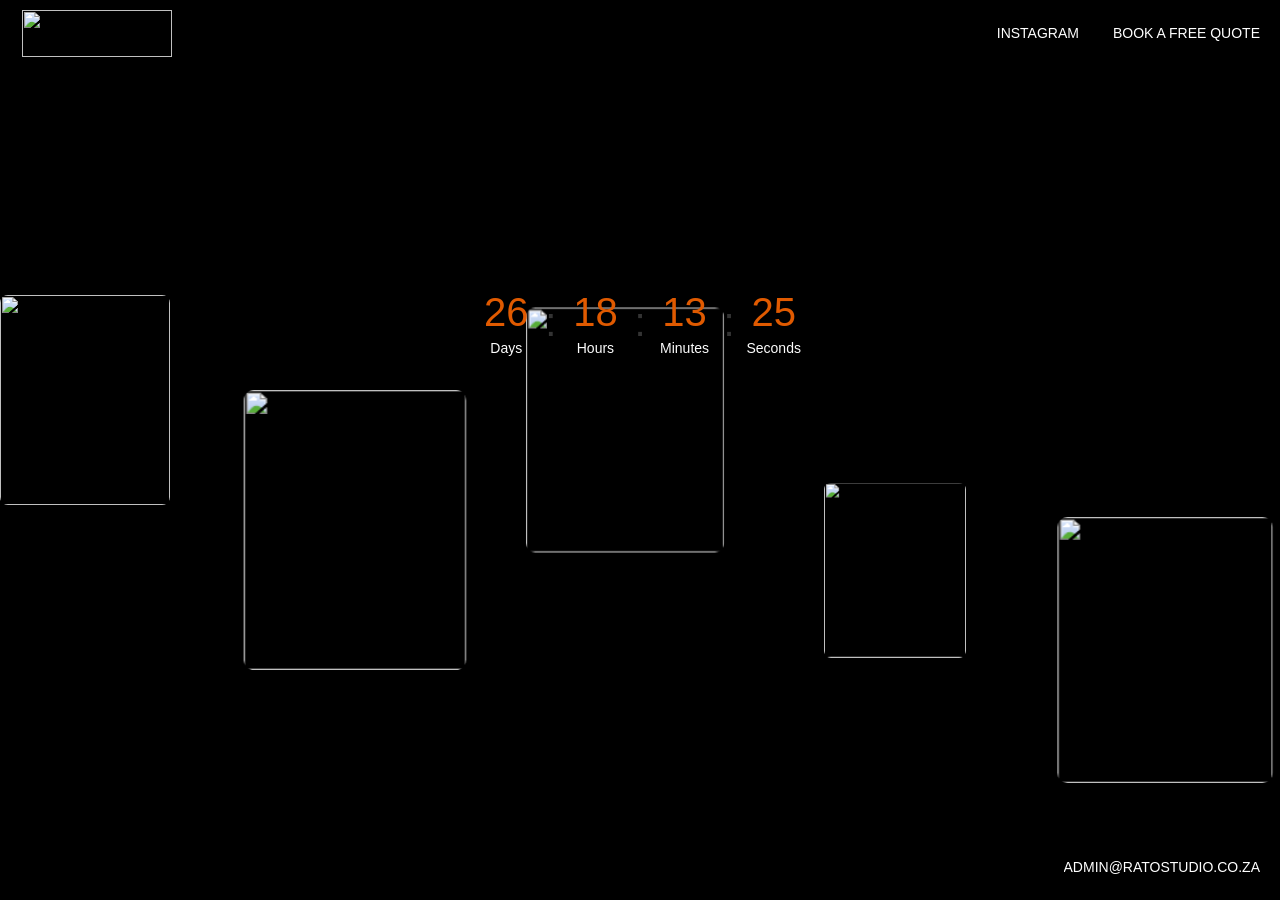
==== commit 2b9e0615: "Add files via upload" ====
--- a/index.html
+++ b/index.html
@@ -1,151 +1,86 @@
-<!doctype html>
-
-<html lang="en" data-redirect-timezone="1">
-<head>
-	<base href="">
-	<script src="js/rerouter.js"></script>
-	<meta charset="utf-8">
-	<meta name="viewport" content="width=device-width">
-	<meta name="generator" content="Framer c9b3949">
-	<title>Rato Studio Agency</title>
-    <meta name="description" content="Turn your website into a 24/7 lead machine. Rato Studio engineers custom, responsive web experiences tailored to grow your business. Book a call.">
-    <meta name="framer-search-index" content="js/searchindex-nbiz9oxq15q8.json">
-    <meta name="framer-search-index-fallback" content="js/searchindex-gjnjnzvpth2k.json">
-    <link href="images/f2rsma2suapglo1yfe2afvgnvhu-1.png" rel="icon" media="(prefers-color-scheme: light)">
-    <link href="images/f2rsma2suapglo1yfe2afvgnvhu-1.png" rel="icon" media="(prefers-color-scheme: dark)">
-    <link rel="apple-touch-icon" href="images/an22ox9mmteoy2btfop8bxxx1oa.png">
-    <!-- Open Graph -->
-    
-    <meta property="og:title" content="Rato Studio Agency">
-    <meta property="og:description" content="Turn your website into a 24/7 lead machine. Rato Studio engineers custom, responsive web experiences tailored to grow your business. Book a call.">
-    <meta property="og:image" content="images/s446v05n7uqqbtym4qofyjoe2yi.png">
-    <!-- X -->
-    <meta name="twitter:card" content="summary_large_image">
-    <meta name="twitter:title" content="Rato Studio Agency">
-    <meta name="twitter:description" content="Turn your website into a 24/7 lead machine. Rato Studio engineers custom, responsive web experiences tailored to grow your business. Book a call.">
-    <meta name="twitter:image" content="images/s446v05n7uqqbtym4qofyjoe2yi.png">
-	
-	
-	
-	<!-- Start of headStart -->
-    
-    <!-- End of headStart -->
-	
-	<style data-framer-font-css>/* vietnamese */
-@font-face {
-  font-family: 'Waterfall';
-  font-style: normal;
-  font-weight: 400;
-  src: url(https://fonts.gstatic.com/s/waterfall/v8/MCoRzAfo293fACdFKcwo0rv9P_E.woff2) format('woff2');
-  unicode-range: U+0102-0103, U+0110-0111, U+0128-0129, U+0168-0169, U+01A0-01A1, U+01AF-01B0, U+0300-0301, U+0303-0304, U+0308-0309, U+0323, U+0329, U+1EA0-1EF9, U+20AB;
-}
-/* latin-ext */
-@font-face {
-  font-family: 'Waterfall';
-  font-style: normal;
-  font-weight: 400;
-  src: url(https://fonts.gstatic.com/s/waterfall/v8/MCoRzAfo293fACdFKcwo07v9P_E.woff2) format('woff2');
-  unicode-range: U+0100-02BA, U+02BD-02C5, U+02C7-02CC, U+02CE-02D7, U+02DD-02FF, U+0304, U+0308, U+0329, U+1D00-1DBF, U+1E00-1E9F, U+1EF2-1EFF, U+2020, U+20A0-20AB, U+20AD-20C0, U+2113, U+2C60-2C7F, U+A720-A7FF;
-}
-/* latin */
-@font-face {
-  font-family: 'Waterfall';
-  font-style: normal;
-  font-weight: 400;
-  src: url(https://fonts.gstatic.com/s/waterfall/v8/MCoRzAfo293fACdFKcwo3bv9.woff2) format('woff2');
-  unicode-range: U+0000-00FF, U+0131, U+0152-0153, U+02BB-02BC, U+02C6, U+02DA, U+02DC, U+0304, U+0308, U+0329, U+2000-206F, U+20AC, U+2122, U+2191, U+2193, U+2212, U+2215, U+FEFF, U+FFFD;
-}
-
-@font-face { font-family: "Inter"; src: url("images/5vvr9vy74if2i6bqbjvbw7sy1pq.woff2"); font-display: swap; font-style: normal; font-weight: 400; unicode-range: U+0460-052F, U+1C80-1C88, U+20B4, U+2DE0-2DFF, U+A640-A69F, U+FE2E-FE2F }
-@font-face { font-family: "Inter"; src: url("images/eor0mi4hntlgwnn9if640ezzxco.woff2"); font-display: swap; font-style: normal; font-weight: 400; unicode-range: U+0301, U+0400-045F, U+0490-0491, U+04B0-04B1, U+2116 }
-@font-face { font-family: "Inter"; src: url("images/y9k9qrlzaqio88klkmbd8vomqc.woff2"); font-display: swap; font-style: normal; font-weight: 400; unicode-range: U+1F00-1FFF }
-@font-face { font-family: "Inter"; src: url("images/oyrd2tbibpvojxiihnlooxny9m.woff2"); font-display: swap; font-style: normal; font-weight: 400; unicode-range: U+0370-03FF }
-@font-face { font-family: "Inter"; src: url("images/jeywfuapfzhqheg8u5gtpdz7wq.woff2"); font-display: swap; font-style: normal; font-weight: 400; unicode-range: U+0100-024F, U+0259, U+1E00-1EFF, U+2020, U+20A0-20AB, U+20AD-20CF, U+2113, U+2C60-2C7F, U+A720-A7FF }
-@font-face { font-family: "Inter"; src: url("images/grgckwrn6d3uz8ewclhzxwefc4.woff2"); font-display: swap; font-style: normal; font-weight: 400; unicode-range: U+0000-00FF, U+0131, U+0152-0153, U+02BB-02BC, U+02C6, U+02DA, U+02DC, U+2000-206F, U+2070, U+2074-207E, U+2080-208E, U+20AC, U+2122, U+2191, U+2193, U+2212, U+2215, U+FEFF, U+FFFD }
-@font-face { font-family: "Inter"; src: url("images/b6y37fthzealdunqhicbt6futy.woff2"); font-display: swap; font-style: normal; font-weight: 400; unicode-range: U+0102-0103, U+0110-0111, U+0128-0129, U+0168-0169, U+01A0-01A1, U+01AF-01B0, U+1EA0-1EF9, U+20AB }
-@font-face { font-family: "Inter"; src: url("images/vqyevyayhtarfwpquzqgpnds.woff2"); font-display: swap; font-style: normal; font-weight: 400; unicode-range: U+0000-00FF, U+0131, U+0152-0153, U+02BB-02BC, U+02C6, U+02DA, U+02DC, U+2000-206F, U+2074, U+20AC, U+2122, U+2191, U+2193, U+2212, U+2215, U+FEFF, U+FFFD }
-@font-face { font-family: "Inter"; src: url("images/dppbyi0sl4fylgakx8kxopvt7c.woff2"); font-display: swap; font-style: normal; font-weight: 700; unicode-range: U+0460-052F, U+1C80-1C88, U+20B4, U+2DE0-2DFF, U+A640-A69F, U+FE2E-FE2F }
-@font-face { font-family: "Inter"; src: url("images/4raeqdeorcndkhhiicbjow92lk.woff2"); font-display: swap; font-style: normal; font-weight: 700; unicode-range: U+0301, U+0400-045F, U+0490-0491, U+04B0-04B1, U+2116 }
-@font-face { font-family: "Inter"; src: url("images/1k3w8dizy3v4emk8mb08yhxtbs.woff2"); font-display: swap; font-style: normal; font-weight: 700; unicode-range: U+1F00-1FFF }
-@font-face { font-family: "Inter"; src: url("images/tusctfyvm1i1ichuycwz9gddq.woff2"); font-display: swap; font-style: normal; font-weight: 700; unicode-range: U+0370-03FF }
-@font-face { font-family: "Inter"; src: url("images/vgyfwiwsac5oyxaycrxxvhze58.woff2"); font-display: swap; font-style: normal; font-weight: 700; unicode-range: U+0100-024F, U+0259, U+1E00-1EFF, U+2020, U+20A0-20AB, U+20AD-20CF, U+2113, U+2C60-2C7F, U+A720-A7FF }
-@font-face { font-family: "Inter"; src: url("images/dxd0q7lsl7hevdzucnylngbhm.woff2"); font-display: swap; font-style: normal; font-weight: 700; unicode-range: U+0000-00FF, U+0131, U+0152-0153, U+02BB-02BC, U+02C6, U+02DA, U+02DC, U+2000-206F, U+2074, U+20AC, U+2122, U+2191, U+2193, U+2212, U+2215, U+FEFF, U+FFFD }
-@font-face { font-family: "Inter"; src: url("images/giryzetix4ifypco5pyzonkhjio.woff2"); font-display: swap; font-style: normal; font-weight: 700; unicode-range: U+0102-0103, U+0110-0111, U+0128-0129, U+0168-0169, U+01A0-01A1, U+01AF-01B0, U+1EA0-1EF9, U+20AB }
-@font-face { font-family: "Inter"; src: url("images/h89bbhkbhdzlxzzxi8upztsp90.woff2"); font-display: swap; font-style: italic; font-weight: 700; unicode-range: U+0460-052F, U+1C80-1C88, U+20B4, U+2DE0-2DFF, U+A640-A69F, U+FE2E-FE2F }
-@font-face { font-family: "Inter"; src: url("images/u6gjwduwb143kpnk1t1mdkdwkmc.woff2"); font-display: swap; font-style: italic; font-weight: 700; unicode-range: U+0301, U+0400-045F, U+0490-0491, U+04B0-04B1, U+2116 }
-@font-face { font-family: "Inter"; src: url("images/43sj6mfoph1lcjt46ovydusba6o.woff2"); font-display: swap; font-style: italic; font-weight: 700; unicode-range: U+1F00-1FFF }
-@font-face { font-family: "Inter"; src: url("images/wcchg0r4gbdairhfhiolq6oekqw.woff2"); font-display: swap; font-style: italic; font-weight: 700; unicode-range: U+0370-03FF }
-@font-face { font-family: "Inter"; src: url("images/wz367jpwf9brw6ldthn8rxgsjw.woff2"); font-display: swap; font-style: italic; font-weight: 700; unicode-range: U+0100-024F, U+0259, U+1E00-1EFF, U+2020, U+20A0-20AB, U+20AD-20CF, U+2113, U+2C60-2C7F, U+A720-A7FF }
-@font-face { font-family: "Inter"; src: url("images/qxmhnwtzltyjiizcfalij8efbxu.woff2"); font-display: swap; font-style: italic; font-weight: 700; unicode-range: U+0000-00FF, U+0131, U+0152-0153, U+02BB-02BC, U+02C6, U+02DA, U+02DC, U+2000-206F, U+2074, U+20AC, U+2122, U+2191, U+2193, U+2212, U+2215, U+FEFF, U+FFFD }
-@font-face { font-family: "Inter"; src: url("images/2a4xx7cngadfglvv4xro06obhy.woff2"); font-display: swap; font-style: italic; font-weight: 700; unicode-range: U+0102-0103, U+0110-0111, U+0128-0129, U+0168-0169, U+01A0-01A1, U+01AF-01B0, U+1EA0-1EF9, U+20AB }
-@font-face { font-family: "Inter"; src: url("images/cfmzu8w2e7thgf4t4ratmpuwosa.woff2"); font-display: swap; font-style: italic; font-weight: 400; unicode-range: U+0460-052F, U+1C80-1C88, U+20B4, U+2DE0-2DFF, U+A640-A69F, U+FE2E-FE2F }
-@font-face { font-family: "Inter"; src: url("images/867qobyax8ansfx4tgevu9yicm.woff2"); font-display: swap; font-style: italic; font-weight: 400; unicode-range: U+0301, U+0400-045F, U+0490-0491, U+04B0-04B1, U+2116 }
-@font-face { font-family: "Inter"; src: url("images/oyn2zbenfdnw7mt2lzjk1h9zb9k.woff2"); font-display: swap; font-style: italic; font-weight: 400; unicode-range: U+1F00-1FFF }
-@font-face { font-family: "Inter"; src: url("images/cdae8hgz1cmylu9g005paw3xmo.woff2"); font-display: swap; font-style: italic; font-weight: 400; unicode-range: U+0370-03FF }
-@font-face { font-family: "Inter"; src: url("images/dofvtme1uplcq161m6hj8csqyg.woff2"); font-display: swap; font-style: italic; font-weight: 400; unicode-range: U+0100-024F, U+0259, U+1E00-1EFF, U+2020, U+20A0-20AB, U+20AD-20CF, U+2113, U+2C60-2C7F, U+A720-A7FF }
-@font-face { font-family: "Inter"; src: url("images/vfzujy0c65av44uhekb6vyjfmg.woff2"); font-display: swap; font-style: italic; font-weight: 400; unicode-range: U+0000-00FF, U+0131, U+0152-0153, U+02BB-02BC, U+02C6, U+02DA, U+02DC, U+2000-206F, U+2074, U+20AC, U+2122, U+2191, U+2193, U+2212, U+2215, U+FEFF, U+FFFD }
-@font-face { font-family: "Inter"; src: url("images/tktbcdnbmevseejkdnghhklzyo.woff2"); font-display: swap; font-style: italic; font-weight: 400; unicode-range: U+0102-0103, U+0110-0111, U+0128-0129, U+0168-0169, U+01A0-01A1, U+01AF-01B0, U+1EA0-1EF9, U+20AB }
-@font-face { font-family: "Inter"; src: url("images/mky5sgyq51ik0amrsbwhm9djg.woff2"); font-style: normal; font-weight: 900; unicode-range: U+0460-052F, U+1C80-1C88, U+20B4, U+2DE0-2DFF, U+A640-A69F, U+FE2E-FE2F }
-@font-face { font-family: "Inter"; src: url("images/x5hj6qzchuyv7h1390c8rhm6550.woff2"); font-style: normal; font-weight: 900; unicode-range: U+0301, U+0400-045F, U+0490-0491, U+04B0-04B1, U+2116 }
-@font-face { font-family: "Inter"; src: url("images/gqhnps3tn86g8rcvkyuuakt2omq.woff2"); font-style: normal; font-weight: 900; unicode-range: U+1F00-1FFF }
-@font-face { font-family: "Inter"; src: url("images/cugnvhsraaryancauti5fv17wk.woff2"); font-style: normal; font-weight: 900; unicode-range: U+0370-03FF }
-@font-face { font-family: "Inter"; src: url("images/5hcvogak8k5agfjsaka4floxvu0.woff2"); font-style: normal; font-weight: 900; unicode-range: U+0100-024F, U+0259, U+1E00-1EFF, U+2020, U+20A0-20AB, U+20AD-20CF, U+2113, U+2C60-2C7F, U+A720-A7FF }
-@font-face { font-family: "Inter"; src: url("images/rz5ddennqidftiyqqip5iso7m.woff2"); font-style: normal; font-weight: 900; unicode-range: U+0000-00FF, U+0131, U+0152-0153, U+02BB-02BC, U+02C6, U+02DA, U+02DC, U+2000-206F, U+2070, U+2074-207E, U+2080-208E, U+20AC, U+2122, U+2191, U+2193, U+2212, U+2215, U+FEFF, U+FFFD }
-@font-face { font-family: "Inter"; src: url("images/p2bw01ctl0b9wqygo0ssvogwbo.woff2"); font-style: normal; font-weight: 900; unicode-range: U+0102-0103, U+0110-0111, U+0128-0129, U+0168-0169, U+01A0-01A1, U+01AF-01B0, U+1EA0-1EF9, U+20AB }
-@font-face { font-family: "Inter"; src: url("images/05ksvhgdmqxsbxm4yrz65p8i0s.woff2"); font-style: italic; font-weight: 900; unicode-range: U+0460-052F, U+1C80-1C88, U+20B4, U+2DE0-2DFF, U+A640-A69F, U+FE2E-FE2F }
-@font-face { font-family: "Inter"; src: url("images/ky8ovpukk4dj1pxq74qghoqcyi.woff2"); font-style: italic; font-weight: 900; unicode-range: U+0301, U+0400-045F, U+0490-0491, U+04B0-04B1, U+2116 }
-@font-face { font-family: "Inter"; src: url("images/vvnsqij42qeq2bvcrbiwkhscrc.woff2"); font-style: italic; font-weight: 900; unicode-range: U+1F00-1FFF }
-@font-face { font-family: "Inter"; src: url("images/3zmxbbktojifdv9gwcifvd1tey.woff2"); font-style: italic; font-weight: 900; unicode-range: U+0370-03FF }
-@font-face { font-family: "Inter"; src: url("images/fnfhx3dt4chuljq2pwdlxho7pu.woff2"); font-style: italic; font-weight: 900; unicode-range: U+0100-024F, U+0259, U+1E00-1EFF, U+2020, U+20A0-20AB, U+20AD-20CF, U+2113, U+2C60-2C7F, U+A720-A7FF }
-@font-face { font-family: "Inter"; src: url("images/gcnfba68tfm7qayrwrcf9r34jg.woff2"); font-style: italic; font-weight: 900; unicode-range: U+0000-00FF, U+0131, U+0152-0153, U+02BB-02BC, U+02C6, U+02DA, U+02DC, U+2000-206F, U+2070, U+2074-207E, U+2080-208E, U+20AC, U+2122, U+2191, U+2193, U+2212, U+2215, U+FEFF, U+FFFD }
-@font-face { font-family: "Inter"; src: url("images/eftfqcbj53km2pb1hezsz3rdufs.woff2"); font-style: italic; font-weight: 900; unicode-range: U+0102-0103, U+0110-0111, U+0128-0129, U+0168-0169, U+01A0-01A1, U+01AF-01B0, U+1EA0-1EF9, U+20AB }
-@font-face { font-family: "Inter"; src: url("images/ia3uin3hqwqdrvloc1zetyhww.woff2"); font-display: swap; font-style: italic; font-weight: 700; unicode-range: U+0000-00FF, U+0131, U+0152-0153, U+02BB-02BC, U+02C6, U+02DA, U+02DC, U+2000-206F, U+2070, U+2074-207E, U+2080-208E, U+20AC, U+2122, U+2191, U+2193, U+2212, U+2215, U+FEFF, U+FFFD }
-@font-face { font-family: "Inter"; src: url("images/vgyfwiwsac5oyxaycrxxvhze58.woff2"); font-display: swap; font-style: normal; font-weight: 700; unicode-range: U+0000-00FF, U+0131, U+0152-0153, U+02BB-02BC, U+02C6, U+02DA, U+02DC, U+2000-206F, U+2070, U+2074-207E, U+2080-208E, U+20AC, U+2122, U+2191, U+2193, U+2212, U+2215, U+FEFF, U+FFFD }
-@font-face { font-family: "Inter"; src: url("images/pkrfnwfozl77qycaip84ln1h944.woff2"); font-display: swap; font-style: italic; font-weight: 400; unicode-range: U+0000-00FF, U+0131, U+0152-0153, U+02BB-02BC, U+02C6, U+02DA, U+02DC, U+2000-206F, U+2070, U+2074-207E, U+2080-208E, U+20AC, U+2122, U+2191, U+2193, U+2212, U+2215, U+FEFF, U+FFFD }
-@font-face { font-family: "Rajdhani"; src: url("images/ldku4rge4sf5xsv27oqvkwrbnd7bgdbm.woff2"); font-display: swap; font-style: normal; font-weight: 400 }
-@font-face { font-family: "Rajdhani"; src: url("images/vx4xsjaxnzj4vvjs4ipp5xnzgyr2djjl.woff2"); font-display: swap; font-style: normal; font-weight: 500 }
-@font-face { font-family: "Rajdhani"; src: url("images/3hbrnx5omphhfnbda65ylcj5fpuvdt52.woff2"); font-display: swap; font-style: normal; font-weight: 700 }
-@font-face { font-family: "Poppins"; src: url("images/jmwncagbh3tlanivqpvabvavnv5qerth.woff2"); font-display: swap; font-style: normal; font-weight: 400 }
-@font-face { font-family: "Poppins"; src: url("images/nolrwf3jbj434milpg5rb6r2b4hgrszb.woff2"); font-display: swap; font-style: italic; font-weight: 700 }
-@font-face { font-family: "Poppins"; src: url("images/ssnntu67mmjh4cswt443b4kj7ob4wfhf.woff2"); font-display: swap; font-style: italic; font-weight: 400 }
-@font-face { font-family: "Plus Jakarta Sans"; src: url("images/fvnnczhgthuom3rcjdoo45qmbijisveg.woff2"); font-display: swap; font-style: normal; font-weight: 500 }
-@font-face { font-family: "Inter Placeholder"; src: local("Arial"); ascent-override: 89.79%; descent-override: 22.36%; line-gap-override: 0.00%; size-adjust: 107.89% }
-@font-face { font-family: "Rajdhani Placeholder"; src: local("Arial"); ascent-override: 97.50%; descent-override: 26.29%; line-gap-override: 8.76%; size-adjust: 91.28% }
-@font-face { font-family: "Poppins Placeholder"; src: local("Arial"); ascent-override: 91.95%; descent-override: 30.94%; line-gap-override: 7.96%; size-adjust: 113.11% }
-@font-face { font-family: "Plus Jakarta Sans Placeholder"; src: local("Arial"); ascent-override: 122.93%; descent-override: 34.04%; line-gap-override: 11.35%; size-adjust: 105.75% }</style>
-	<link href="https://fonts.gstatic.com" rel="preconnect" crossorigin>
-	
-	<meta name="robots" content="max-image-preview:large"><style data-framer-breakpoint-css>@media(min-width: 1200px){.hidden-72rtr7{display:none!important}}@media(min-width: 810px) and (max-width: 1199.98px){.hidden-1meikuh{display:none!important}}@media(max-width: 809.98px){.hidden-4hz1vd{display:none!important}}@media(min-width: 1200px){.hidden-17ier56{display:none!important}}@media(min-width: 810px) and (max-width: 1199.98px){.hidden-ax2p7k{display:none!important}}@media(max-width: 809.98px){.hidden-14ea5wq{display:none!important}}</style><style data-framer-css-ssr-minified data-framer-components="framer-lib-cursors-host framer-6Ykg1 PropertyOverrides framer-U4daQ framer-lib-combinedCSSRules framer-Fkdb3 framer-jluu7 framer-6A5g9 framer-SHCqu framer-XC12E framer-xnj6W framer-4cOrH framer-l5zjy framer-JW48h framer-u0rkc framer-tDgzr framer-slideshow-component framer-Z64Lh framer-rjY8Y framer-ykbTX framer-ma4ZQ framer-naZKM framer-xrFdf framer-0zHHG framer-OcDkV framer-e4pVq framer-zZ1UQ framer-BNBue">html,body,#main{box-sizing:border-box;margin:0;padding:0}:root{-webkit-font-smoothing:antialiased;-moz-osx-font-smoothing:grayscale}*{box-sizing:border-box;-webkit-font-smoothing:inherit}h1,h2,h3,h4,h5,h6,p,figure{margin:0}body,input,textarea,select,button{font-family:sans-serif;font-size:12px}body{--token-a75834ae-10c0-4f80-ade7-307559a0e4a9:gray;--token-0ee352e1-d1bb-44f4-8e00-e1d26a29c657:#ffffff1a;--token-97f7c01c-d33b-43e8-b4ec-1f1d7bb2db56:#f3500f;--token-e184c06d-82a7-4ddc-bfb5-020c88d91f80:#fff;--token-4c74a3d6-b127-4b0e-b8c2-24d33ca01186:#bbb;--token-34a89468-8ad2-4ee4-85c5-76b0d5cefaae:#fff9;--token-ea135321-86fc-4cab-a2f0-d36a5e2e7541:#25252580;--token-fa789cc3-0c5d-49d3-96d4-61a16d6043fd:#11111180;--token-cfafab62-9eb2-4aaa-b37c-747abf202e23:#111;--token-92cb7a82-dfb4-4b41-8635-32a1f6eb7b46:#bbb;--token-f900033e-038e-4b14-b83a-6fe905e774b7:#fff;--token-c6668e85-6e7b-4900-9318-5f95bc072874:#1a1a1acc;--token-aa4b9281-cc9d-4e17-8542-00f714dfec60:#1f1f1f;--token-efa5b662-ebdd-4979-a600-5a3d5b77f6de:#ffffff26;--token-713d2d06-f926-4978-bdcd-4b0ed3b79221:#ffffff4d;--token-1f0718bd-9929-4de0-8d50-4ad01160aa9f:#00000080;--token-4d2596e9-1089-45b0-a27a-287b22eed4f3:#000;--token-8b449c56-7ac7-43b7-9cb6-1661cd736b88:#1ef482;--token-a98542bf-5d57-41ba-8062-ff7cb6129444:#101010;--token-9404f203-26f3-41e3-8f79-70f39cd24b01:#191919;--token-7a155c3b-d32b-4d80-87e5-73bfaa5debf4:#e0e0e0;--token-1c98b1c5-ffe7-4d56-b57f-3c869703f640:#313131;--token-c183258a-a287-4515-9409-7fe778b4b640:#ffffff0d;--token-a9f688eb-778b-4a71-929e-ebf8a014b4cf:#303030;--token-54672876-03f0-4dca-8fdb-32c421a5c4d1:#5e67e6}@media (prefers-color-scheme:dark){body{--token-a9f688eb-778b-4a71-929e-ebf8a014b4cf:#fff;--token-54672876-03f0-4dca-8fdb-32c421a5c4d1:#d0ff71}}@supports (z-index:calc(infinity)){#__framer-badge-container{--infinity:infinity}}#__framer-badge-container{pointer-events:none;width:100%;z-index:calc(var(--infinity,2147480000));justify-content:flex-end;padding:20px;display:flex;position:fixed;bottom:0}@supports (background:-webkit-named-image(i)) and (not (grid-template-rows:subgrid)){body{--framer-will-change-override:transform}}@supports (background:-webkit-named-image(i)) and (not (position-area:top right)){body{--framer-will-change-filter-override:filter}}[data-framer-component-type=Text] div div span,[data-framer-component-type=Text] a div span,[data-framer-component-type=Text] span span span,[data-framer-component-type=Text] p span span,[data-framer-component-type=Text] h1 span span,[data-framer-component-type=Text] h2 span span,[data-framer-component-type=Text] h3 span span,[data-framer-component-type=Text] h4 span span,[data-framer-component-type=Text] h5 span span,[data-framer-component-type=Text] h6 span span,[data-framer-component-type=Text] a{font-family:var(--font-family);font-style:var(--font-style);font-weight:min(calc(var(--framer-font-weight-increase,0) + var(--font-weight,400)),900);color:var(--text-color);letter-spacing:var(--letter-spacing);font-size:var(--font-size);text-transform:var(--text-transform);--text-decoration:var(--framer-text-decoration-style,solid)var(--framer-text-decoration,none)var(--framer-text-decoration-color,currentcolor)var(--framer-text-decoration-thickness,auto);--text-decoration-skip-ink:var(--framer-text-decoration-skip-ink);--text-underline-offset:var(--framer-text-decoration-offset);line-height:var(--line-height);--font-family:var(--framer-font-family);--font-style:var(--framer-font-style);--font-weight:var(--framer-font-weight);--text-color:var(--framer-text-color);--letter-spacing:var(--framer-letter-spacing);--font-size:var(--framer-font-size);--text-transform:var(--framer-text-transform);--line-height:var(--framer-line-height)}@supports not (color:color(display-p3 1 1 1)){p.framer-text,div.framer-text,h1.framer-text,h2.framer-text,h3.framer-text,h4.framer-text,h5.framer-text,h6.framer-text,li.framer-text,ol.framer-text,ul.framer-text,span.framer-text:not([data-text-fill]){color:var(--framer-blockquote-text-color-rgb,var(--framer-blockquote-text-color,var(--framer-text-color-rgb,var(--framer-text-color,#000))));-webkit-text-stroke-color:var(--framer-text-stroke-color-rgb,var(--framer-text-stroke-color,initial))}mark.framer-text{background-color:var(--framer-blockquote-text-background-color-rgb,var(--framer-blockquote-text-background-color,var(--framer-text-background-color-rgb,var(--framer-text-background-color,initial))))}}@supports not (color:color(display-p3 1 1 1)){code.framer-text,code.framer-text span.framer-text:not([data-text-fill]){color:var(--framer-blockquote-text-color-rgb,var(--framer-blockquote-text-color,var(--framer-code-text-color-rgb,var(--framer-code-text-color,var(--framer-text-color-rgb,var(--framer-text-color,#000))))))}}@supports not (color:color(display-p3 1 1 1)){a.framer-text,span.framer-text[data-nested-link]{color:var(--framer-link-text-color-rgb,var(--framer-link-text-color,var(--framer-blockquote-text-color-rgb,var(--framer-blockquote-text-color,var(--framer-text-color-rgb,var(--framer-text-color,#000))))));background-color:var(--framer-link-text-background-color-rgb,var(--framer-link-text-background-color,initial));-webkit-text-decoration-color:var(--framer-link-text-decoration-color-rgb,var(--framer-link-text-decoration-color,var(--framer-text-decoration-color-rgb,var(--framer-text-decoration-color,currentcolor))));text-decoration-color:var(--framer-link-text-decoration-color-rgb,var(--framer-link-text-decoration-color,var(--framer-text-decoration-color-rgb,var(--framer-text-decoration-color,currentcolor))))}}@supports not (color:color(display-p3 1 1 1)){code.framer-text a.framer-text,code.framer-text a.framer-text span.framer-text:not([data-text-fill]),code.framer-text span.framer-text[data-nested-link],code.framer-text span.framer-text[data-nested-link] span.framer-text:not([data-text-fill]){color:var(--framer-link-text-color-rgb,var(--framer-link-text-color,var(--framer-blockquote-text-color-rgb,var(--framer-blockquote-text-color,var(--framer-code-text-color-rgb,var(--framer-code-text-color,var(--framer-text-color-rgb,var(--framer-text-color,#000))))))))}}@supports not (color:color(display-p3 1 1 1)){a.framer-text:hover,span.framer-text[data-nested-link]:hover{color:var(--framer-link-hover-text-color-rgb,var(--framer-link-hover-text-color,var(--framer-link-text-color-rgb,var(--framer-link-text-color,var(--framer-blockquote-text-color-rgb,var(--framer-blockquote-text-color,var(--framer-text-color-rgb,var(--framer-text-color,#000))))))));background-color:var(--framer-link-hover-text-background-color-rgb,var(--framer-link-hover-text-background-color,var(--framer-link-text-background-color-rgb,var(--framer-link-text-background-color,var(--framer-text-background-color-rgb,var(--framer-text-background-color,initial))))));-webkit-text-decoration-color:var(--framer-link-hover-text-decoration-color-rgb,var(--framer-link-hover-text-decoration-color,var(--framer-link-text-decoration-color-rgb,var(--framer-link-text-decoration-color,var(--framer-text-decoration-color-rgb,var(--framer-text-decoration-color,currentcolor))))));text-decoration-color:var(--framer-link-hover-text-decoration-color-rgb,var(--framer-link-hover-text-decoration-color,var(--framer-link-text-decoration-color-rgb,var(--framer-link-text-decoration-color,var(--framer-text-decoration-color-rgb,var(--framer-text-decoration-color,currentcolor))))))}}@supports not (color:color(display-p3 1 1 1)){code.framer-text a.framer-text:hover,code.framer-text span.framer-text[data-nested-link]:hover{color:var(--framer-link-hover-text-color-rgb,var(--framer-link-hover-text-color,var(--framer-link-text-color-rgb,var(--framer-link-text-color,var(--framer-blockquote-text-color-rgb,var(--framer-blockquote-text-color,var(--framer-code-text-color-rgb,var(--framer-code-text-color,var(--framer-text-color-rgb,var(--framer-text-color,#000))))))))))}}@supports not (color:color(display-p3 1 1 1)){a.framer-text[data-framer-page-link-current],span.framer-text[data-framer-page-link-current]{color:var(--framer-link-current-text-color-rgb,var(--framer-link-current-text-color,var(--framer-link-text-color-rgb,var(--framer-link-text-color,var(--framer-text-color-rgb,var(--framer-text-color,#000))))));background-color:var(--framer-link-current-text-background-color-rgb,var(--framer-link-current-text-background-color,var(--framer-link-text-background-color-rgb,var(--framer-link-text-background-color,var(--framer-text-background-color-rgb,var(--framer-text-background-color,initial))))));-webkit-text-decoration-color:var(--framer-link-current-text-decoration-color-rgb,var(--framer-link-current-text-decoration-color,var(--framer-link-text-decoration-color-rgb,var(--framer-link-text-decoration-color,var(--framer-text-decoration-color-rgb,var(--framer-text-decoration-color,currentcolor))))));text-decoration-color:var(--framer-link-current-text-decoration-color-rgb,var(--framer-link-current-text-decoration-color,var(--framer-link-text-decoration-color-rgb,var(--framer-link-text-decoration-color,var(--framer-text-decoration-color-rgb,var(--framer-text-decoration-color,currentcolor))))))}}@supports not (color:color(display-p3 1 1 1)){code.framer-text a.framer-text[data-framer-page-link-current],code.framer-text a.framer-text[data-framer-page-link-current] span.framer-text:not([data-text-fill]),code.framer-text span.framer-text[data-framer-page-link-current],code.framer-text span.framer-text[data-framer-page-link-current] span.framer-text:not([data-text-fill]){color:var(--framer-link-current-text-color-rgb,var(--framer-link-current-text-color,var(--framer-link-text-color-rgb,var(--framer-link-text-color,var(--framer-code-text-color-rgb,var(--framer-code-text-color,var(--framer-text-color-rgb,var(--framer-text-color,#000))))))));background-color:var(--framer-link-current-text-background-color-rgb,var(--framer-link-current-text-background-color,var(--framer-link-text-background-color-rgb,var(--framer-link-text-background-color,var(--framer-text-background-color-rgb,var(--framer-text-background-color,initial))))))}}@supports not (color:color(display-p3 1 1 1)){a.framer-text[data-framer-page-link-current]:hover,span.framer-text[data-framer-page-link-current]:hover{color:var(--framer-link-hover-text-color-rgb,var(--framer-link-hover-text-color,var(--framer-link-current-text-color-rgb,var(--framer-link-current-text-color,var(--framer-link-text-color-rgb,var(--framer-link-text-color,var(--framer-code-text-color-rgb,var(--framer-code-text-color,var(--framer-text-color-rgb,var(--framer-text-color,#000))))))))));background-color:var(--framer-link-hover-text-background-color-rgb,var(--framer-link-hover-text-background-color,var(--framer-link-current-text-background-color-rgb,var(--framer-link-current-text-background-color,var(--framer-link-text-background-color-rgb,var(--framer-link-text-background-color,initial))))));-webkit-text-decoration-color:var(--framer-link-hover-text-decoration-color-rgb,var(--framer-link-hover-text-decoration-color,var(--framer-link-current-text-decoration-color-rgb,var(--framer-link-current-text-decoration-color,var(--framer-link-text-decoration-color-rgb,var(--framer-link-text-decoration-color,var(--framer-text-decoration-color-rgb,var(--framer-text-decoration-color,currentcolor))))))));text-decoration-color:var(--framer-link-hover-text-decoration-color-rgb,var(--framer-link-hover-text-decoration-color,var(--framer-link-current-text-decoration-color-rgb,var(--framer-link-current-text-decoration-color,var(--framer-link-text-decoration-color-rgb,var(--framer-link-text-decoration-color,var(--framer-text-decoration-color-rgb,var(--framer-text-decoration-color,currentcolor))))))))}}@supports not (color:color(display-p3 1 1 1)){code.framer-text a.framer-text[data-framer-page-link-current]:hover,code.framer-text a.framer-text[data-framer-page-link-current]:hover span.framer-text:not([data-text-fill]),code.framer-text span.framer-text[data-framer-page-link-current]:hover,code.framer-text span.framer-text[data-framer-page-link-current]:hover span.framer-text:not([data-text-fill]){color:var(--framer-link-hover-text-color-rgb,var(--framer-link-hover-text-color,var(--framer-link-current-text-color-rgb,var(--framer-link-current-text-color,var(--framer-link-text-color-rgb,var(--framer-link-text-color,var(--framer-code-text-color-rgb,var(--framer-code-text-color,var(--framer-text-color-rgb,var(--framer-text-color,#000))))))))));background-color:var(--framer-link-hover-text-background-color-rgb,var(--framer-link-hover-text-background-color,var(--framer-link-current-text-background-color-rgb,var(--framer-link-current-text-background-color,var(--framer-link-text-background-color-rgb,var(--framer-link-text-background-color,initial))))))}}[data-framer-component-type=Stack]:not([data-framer-generated])>*,[data-framer-component-type=Stack]:not([data-framer-generated])>[data-framer-component-type],NavigationContainer [data-framer-component-type=NavigationContainer]>*,[data-framer-component-type=NavigationContainer]>[data-framer-component-type]{position:relative}@supports not (overflow:clip){:root{--overflow-clip-fallback:hidden}}@supports (background:-webkit-named-image(i)) and (not (contain-intrinsic-size:inherit)){div.framer-text,p.framer-text,h1.framer-text,h2.framer-text,h3.framer-text,h4.framer-text,h5.framer-text,h6.framer-text,ol.framer-text,ul.framer-text,li.framer-text,blockquote.framer-text,.framer-text.framer-image{display:var(--text-truncation-display-inline-for-safari-16,revert)}div.framer-text:after,p.framer-text:after,h1.framer-text:after,h2.framer-text:after,h3.framer-text:after,h4.framer-text:after,h5.framer-text:after,h6.framer-text:after,ol.framer-text:after,ul.framer-text:after,li.framer-text:after,blockquote.framer-text:after,.framer-text.framer-image:after{content:var(--text-truncation-line-break-for-safari-16);white-space:pre}.framer-text.framer-text-module,.framer-text.framer-table-wrapper{display:var(--text-truncation-display-none-for-safari-16,revert)}p.framer-text[data-text-fill]{display:var(--text-truncation-display-inline-for-safari-16,inline-block)}}@supports (corner-shape:superellipse(2)){:root{--one-if-corner-shape-supported:1}}.framer-cursor-none,.framer-cursor-none *{cursor:none!important}.framer-pointer-events-none,.framer-pointer-events-none *{pointer-events:none!important}@supports (aspect-ratio:1){body{--framer-aspect-ratio-supported:auto}}.framer-6Ykg1.framer-1l8yyzp,.framer-6Ykg1 .framer-1l8yyzp{display:block}.framer-6Ykg1.framer-17ier56{background-color:#000;flex-flow:column;place-content:center flex-start;align-items:center;gap:0;width:100%;height:min-content;padding:0;display:flex;position:relative;overflow:visible}.framer-6Ykg1 .framer-11utm1x-container{z-index:2;flex:none;order:-1000;width:100%;height:auto;position:relative}.framer-6Ykg1 .framer-1nmlfl1{margin:0;background:0 0;flex-grow:1;width:0;height:0;margin-bottom:0;position:relative}.framer-6Ykg1 .framer-bbvsn1-container{z-index:2;flex:none;order:1002;width:100%;height:auto;position:relative}[data-layout-template=true]>#overlay{margin-bottom:0}.ssr-variant{display:contents}@supports (aspect-ratio:1){body{--framer-aspect-ratio-supported:auto}}.framer-U4daQ.framer-18evxz6,.framer-U4daQ .framer-18evxz6{display:block}.framer-U4daQ.framer-1im1gy7{flex-flow:column;place-content:center;align-items:center;gap:0;width:1200px;height:min-content;padding:0;display:flex;position:relative;overflow:hidden}.framer-U4daQ .framer-aecaxf{flex-flow:column;flex:none;place-content:center;align-items:center;gap:0;width:100%;max-width:850px;height:min-content;padding:0;display:flex;position:relative;overflow:hidden}.framer-U4daQ .framer-1bdkdkx,.framer-U4daQ .framer-6kd2ca{flex-flow:row;flex:none;place-content:center space-between;align-items:center;width:100%;height:min-content;padding:0;display:flex;position:relative;overflow:hidden}.framer-U4daQ .framer-eiatp2,.framer-U4daQ .framer-d0zz4v,.framer-U4daQ .framer-vxj8fm,.framer-U4daQ .framer-1lksdm{flex:none;width:6px;height:6px;position:relative;overflow:hidden}.framer-U4daQ .framer-1ojeln4{flex-flow:row;flex:none;place-content:center space-around;align-items:center;width:100%;height:min-content;padding:17px 0;display:flex;position:relative;overflow:hidden}.framer-U4daQ .framer-1wki7bw{flex:none;width:150px;height:47px;position:relative}.framer-U4daQ .framer-4azz4m{will-change:var(--framer-will-change-override,transform);flex-flow:row;flex:none;place-content:center;align-items:center;gap:12px;width:min-content;height:min-content;padding:10px 24px;display:flex;position:relative;overflow:hidden}.framer-U4daQ .framer-19g09he{aspect-ratio:1;height:var(--framer-aspect-ratio-supported,10px);will-change:var(--framer-will-change-override,transform);flex:none;width:10px;position:relative;overflow:hidden}.framer-U4daQ .framer-p8bons,.framer-U4daQ .framer-vjfmzb{white-space:pre;flex:none;width:auto;height:auto;position:relative}.framer-U4daQ.framer-v-1jp2ozh.framer-1im1gy7{width:810px;padding:0 15px}.framer-U4daQ.framer-v-1dynrgx.framer-1im1gy7{width:390px;padding:0 15px}.framer-U4daQ.framer-v-1dynrgx .framer-1ojeln4{flex-direction:column;justify-content:center;gap:15px}@media (max-width:1199px) and (min-width:810px){.framer-0q6c5 .framer-styles-preset-14j1xb2:not(.rich-text-wrapper),.framer-0q6c5 .framer-styles-preset-14j1xb2.rich-text-wrapper p{--framer-font-family:"Rajdhani","Rajdhani Placeholder",sans-serif;--framer-font-family-bold:"Rajdhani","Rajdhani Placeholder",sans-serif;--framer-font-open-type-features:normal;--framer-font-size:14px;--framer-font-style:normal;--framer-font-style-bold:normal;--framer-font-variation-axes:normal;--framer-font-weight:400;--framer-font-weight-bold:400;--framer-letter-spacing:0px;--framer-line-height:24px;--framer-paragraph-spacing:0px;--framer-text-alignment:start;--framer-text-color:var(--token-e184c06d-82a7-4ddc-bfb5-020c88d91f80,#fff);--framer-text-decoration:none;--framer-text-stroke-color:initial;--framer-text-stroke-width:initial;--framer-text-transform:none}}@media (max-width:809px) and (min-width:0){.framer-0q6c5 .framer-styles-preset-14j1xb2:not(.rich-text-wrapper),.framer-0q6c5 .framer-styles-preset-14j1xb2.rich-text-wrapper p{--framer-font-family:"Rajdhani","Rajdhani Placeholder",sans-serif;--framer-font-family-bold:"Rajdhani","Rajdhani Placeholder",sans-serif;--framer-font-open-type-features:normal;--framer-font-size:16px;--framer-font-style:normal;--framer-font-style-bold:normal;--framer-font-variation-axes:normal;--framer-font-weight:400;--framer-font-weight-bold:400;--framer-letter-spacing:0px;--framer-line-height:24px;--framer-paragraph-spacing:0px;--framer-text-alignment:start;--framer-text-color:var(--token-e184c06d-82a7-4ddc-bfb5-020c88d91f80,#fff);--framer-text-decoration:none;--framer-text-stroke-color:initial;--framer-text-stroke-width:initial;--framer-text-transform:none}}.framer-U4daQ[data-border=true]:after,.framer-U4daQ [data-border=true]:after{content:"";border-width:var(--border-top-width,0)var(--border-right-width,0)var(--border-bottom-width,0)var(--border-left-width,0);border-color:var(--border-color,none);border-style:var(--border-style,none);box-sizing:border-box;border-radius:inherit;corner-shape:inherit;pointer-events:none;width:100%;height:100%;position:absolute;top:0;left:0}body{--framer-will-change-override:none}@supports (background:-webkit-named-image(i)) and (not (grid-template-rows:subgrid)){body{--framer-will-change-override:transform}}body{--framer-will-change-filter-override:none}@supports (background:-webkit-named-image(i)) and (not (position-area:top right)){body{--framer-will-change-filter-override:filter}}[data-framer-component-type]{position:absolute}[data-framer-component-type=Text]{cursor:inherit}[data-framer-component-text-autosized] *{white-space:pre}[data-framer-component-type=Text]>*{text-align:var(--framer-text-alignment,start)}[data-framer-component-type=Text] span span,[data-framer-component-type=Text] p span,[data-framer-component-type=Text] h1 span,[data-framer-component-type=Text] h2 span,[data-framer-component-type=Text] h3 span,[data-framer-component-type=Text] h4 span,[data-framer-component-type=Text] h5 span,[data-framer-component-type=Text] h6 span{display:block}[data-framer-component-type=Text] span span span,[data-framer-component-type=Text] p span span,[data-framer-component-type=Text] h1 span span,[data-framer-component-type=Text] h2 span span,[data-framer-component-type=Text] h3 span span,[data-framer-component-type=Text] h4 span span,[data-framer-component-type=Text] h5 span span,[data-framer-component-type=Text] h6 span span{display:unset}[data-framer-component-type=Text] div div span,[data-framer-component-type=Text] a div span,[data-framer-component-type=Text] span span span,[data-framer-component-type=Text] p span span,[data-framer-component-type=Text] h1 span span,[data-framer-component-type=Text] h2 span span,[data-framer-component-type=Text] h3 span span,[data-framer-component-type=Text] h4 span span,[data-framer-component-type=Text] h5 span span,[data-framer-component-type=Text] h6 span span,[data-framer-component-type=Text] a{font-family:var(--font-family);font-style:var(--font-style);font-weight:min(calc(var(--framer-font-weight-increase,0) + var(--font-weight,400)),900);color:var(--text-color);letter-spacing:var(--letter-spacing);font-size:var(--font-size);text-transform:var(--text-transform);--text-decoration:var(--framer-text-decoration-style,solid)var(--framer-text-decoration,none)var(--framer-text-decoration-color,currentcolor)var(--framer-text-decoration-thickness,auto);--text-decoration-skip-ink:var(--framer-text-decoration-skip-ink);--text-underline-offset:var(--framer-text-decoration-offset);line-height:var(--line-height);--font-family:var(--framer-font-family);--font-style:var(--framer-font-style);--font-weight:var(--framer-font-weight);--text-color:var(--framer-text-color);--letter-spacing:var(--framer-letter-spacing);--font-size:var(--framer-font-size);--text-transform:var(--framer-text-transform);--line-height:var(--framer-line-height)}[data-framer-component-type=Text] a,[data-framer-component-type=Text] a div span,[data-framer-component-type=Text] a span span span,[data-framer-component-type=Text] a p span span,[data-framer-component-type=Text] a h1 span span,[data-framer-component-type=Text] a h2 span span,[data-framer-component-type=Text] a h3 span span,[data-framer-component-type=Text] a h4 span span,[data-framer-component-type=Text] a h5 span span,[data-framer-component-type=Text] a h6 span span{--font-family:var(--framer-link-font-family,var(--framer-font-family));--font-style:var(--framer-link-font-style,var(--framer-font-style));--font-weight:var(--framer-link-font-weight,var(--framer-font-weight));--text-color:var(--framer-link-text-color,var(--framer-text-color));--font-size:var(--framer-link-font-size,var(--framer-font-size));--text-transform:var(--framer-link-text-transform,var(--framer-text-transform));--text-decoration:var(--framer-link-text-decoration-style,var(--framer-text-decoration-style,solid))var(--framer-link-text-decoration,var(--framer-text-decoration,none))var(--framer-link-text-decoration-color,var(--framer-text-decoration-color,currentcolor))var(--framer-link-text-decoration-thickness,var(--framer-text-decoration-thickness,auto));--text-decoration-skip-ink:var(--framer-link-text-decoration-skip-ink,var(--framer-text-decoration-skip-ink));--text-underline-offset:var(--framer-link-text-decoration-offset,var(--framer-text-decoration-offset))}[data-framer-component-type=Text] a:hover,[data-framer-component-type=Text] a div span:hover,[data-framer-component-type=Text] a span span span:hover,[data-framer-component-type=Text] a p span span:hover,[data-framer-component-type=Text] a h1 span span:hover,[data-framer-component-type=Text] a h2 span span:hover,[data-framer-component-type=Text] a h3 span span:hover,[data-framer-component-type=Text] a h4 span span:hover,[data-framer-component-type=Text] a h5 span span:hover,[data-framer-component-type=Text] a h6 span span:hover{--font-family:var(--framer-link-hover-font-family,var(--framer-link-font-family,var(--framer-font-family)));--font-style:var(--framer-link-hover-font-style,var(--framer-link-font-style,var(--framer-font-style)));--font-weight:var(--framer-link-hover-font-weight,var(--framer-link-font-weight,var(--framer-font-weight)));--text-color:var(--framer-link-hover-text-color,var(--framer-link-text-color,var(--framer-text-color)));--font-size:var(--framer-link-hover-font-size,var(--framer-link-font-size,var(--framer-font-size)));--text-transform:var(--framer-link-hover-text-transform,var(--framer-link-text-transform,var(--framer-text-transform)));--text-decoration:var(--framer-link-hover-text-decoration-style,var(--framer-link-text-decoration-style,var(--framer-text-decoration-style,solid)))var(--framer-link-hover-text-decoration,var(--framer-link-text-decoration,var(--framer-text-decoration,none)))var(--framer-link-hover-text-decoration-color,var(--framer-link-text-decoration-color,var(--framer-text-decoration-color,currentcolor)))var(--framer-link-hover-text-decoration-thickness,var(--framer-link-text-decoration-thickness,var(--framer-text-decoration-thickness,auto)));--text-decoration-skip-ink:var(--framer-link-hover-text-decoration-skip-ink,var(--framer-link-text-decoration-skip-ink,var(--framer-text-decoration-skip-ink)));--text-underline-offset:var(--framer-link-hover-text-decoration-offset,var(--framer-link-text-decoration-offset,var(--framer-text-decoration-offset)))}[data-framer-component-type=Text].isCurrent a,[data-framer-component-type=Text].isCurrent a div span,[data-framer-component-type=Text].isCurrent a span span span,[data-framer-component-type=Text].isCurrent a p span span,[data-framer-component-type=Text].isCurrent a h1 span span,[data-framer-component-type=Text].isCurrent a h2 span span,[data-framer-component-type=Text].isCurrent a h3 span span,[data-framer-component-type=Text].isCurrent a h4 span span,[data-framer-component-type=Text].isCurrent a h5 span span,[data-framer-component-type=Text].isCurrent a h6 span span{--font-family:var(--framer-link-current-font-family,var(--framer-link-font-family,var(--framer-font-family)));--font-style:var(--framer-link-current-font-style,var(--framer-link-font-style,var(--framer-font-style)));--font-weight:var(--framer-link-current-font-weight,var(--framer-link-font-weight,var(--framer-font-weight)));--text-color:var(--framer-link-current-text-color,var(--framer-link-text-color,var(--framer-text-color)));--font-size:var(--framer-link-current-font-size,var(--framer-link-font-size,var(--framer-font-size)));--text-transform:var(--framer-link-current-text-transform,var(--framer-link-text-transform,var(--framer-text-transform)));--text-decoration:var(--framer-link-current-text-decoration-style,var(--framer-link-text-decoration-style,var(--framer-text-decoration-style,solid)))var(--framer-link-current-text-decoration,var(--framer-link-text-decoration,var(--framer-text-decoration,none)))var(--framer-link-current-text-decoration-color,var(--framer-link-text-decoration-color,var(--framer-text-decoration-color,currentcolor)))var(--framer-link-current-text-decoration-thickness,var(--framer-link-text-decoration-thickness,var(--framer-text-decoration-thickness,auto)));--text-decoration-skip-ink:var(--framer-link-current-text-decoration-skip-ink,var(--framer-link-text-decoration-skip-ink,var(--framer-text-decoration-skip-ink)));--text-underline-offset:var(--framer-link-current-text-decoration-offset,var(--framer-link-text-decoration-offset,var(--framer-text-decoration-offset)))}[data-framer-component-type=RichTextContainer]{outline:none;flex-direction:column;flex-shrink:0;justify-content:flex-start;display:flex}p.framer-text,div.framer-text,figure.framer-text,h1.framer-text,h2.framer-text,h3.framer-text,h4.framer-text,h5.framer-text,h6.framer-text,ol.framer-text,ul.framer-text{margin:0;padding:0}p.framer-text,div.framer-text,h1.framer-text,h2.framer-text,h3.framer-text,h4.framer-text,h5.framer-text,h6.framer-text,li.framer-text,ol.framer-text,ul.framer-text,mark.framer-text,span.framer-text:not([data-text-fill]){font-family:var(--framer-font-family-preview,var(--framer-blockquote-font-family,var(--framer-font-family,Inter,Inter Placeholder,sans-serif)));font-style:var(--framer-font-style-preview,var(--framer-blockquote-font-style,var(--framer-font-style,normal)));font-weight:var(--framer-font-weight-preview,var(--framer-blockquote-font-weight,var(--framer-font-weight,400)));color:var(--framer-blockquote-text-color,var(--framer-text-color,#000));font-size:calc(var(--framer-blockquote-font-size,var(--framer-font-size,16px))*var(--framer-font-size-scale,1));letter-spacing:var(--framer-blockquote-letter-spacing,var(--framer-letter-spacing,0));text-transform:var(--framer-blockquote-text-transform,var(--framer-text-transform,none));-webkit-text-decoration-line:var(--framer-blockquote-text-decoration,var(--framer-text-decoration,initial));text-decoration-line:var(--framer-blockquote-text-decoration,var(--framer-text-decoration,initial));-webkit-text-decoration-style:var(--framer-blockquote-text-decoration-style,var(--framer-text-decoration-style,initial));text-decoration-style:var(--framer-blockquote-text-decoration-style,var(--framer-text-decoration-style,initial));-webkit-text-decoration-color:var(--framer-blockquote-text-decoration-color,var(--framer-text-decoration-color,initial));text-decoration-color:var(--framer-blockquote-text-decoration-color,var(--framer-text-decoration-color,initial));text-decoration-thickness:var(--framer-blockquote-text-decoration-thickness,var(--framer-text-decoration-thickness,initial));text-decoration-skip-ink:var(--framer-blockquote-text-decoration-skip-ink,var(--framer-text-decoration-skip-ink,initial));text-underline-offset:var(--framer-blockquote-text-decoration-offset,var(--framer-text-decoration-offset,initial));line-height:var(--framer-blockquote-line-height,var(--framer-line-height,1.2em));text-align:var(--framer-blockquote-text-alignment,var(--framer-text-alignment,start));-webkit-text-stroke-width:var(--framer-text-stroke-width,initial);-webkit-text-stroke-color:var(--framer-text-stroke-color,initial);-moz-font-feature-settings:var(--framer-font-open-type-features,initial);-webkit-font-feature-settings:var(--framer-font-open-type-features,initial);font-feature-settings:var(--framer-font-open-type-features,initial);font-variation-settings:var(--framer-font-variation-axes-preview,var(--framer-font-variation-axes,normal));text-wrap:var(--framer-text-wrap-override,var(--framer-text-wrap))}mark.framer-text,p.framer-text,div.framer-text,h1.framer-text,h2.framer-text,h3.framer-text,h4.framer-text,h5.framer-text,h6.framer-text,li.framer-text,ol.framer-text,ul.framer-text{background-color:var(--framer-blockquote-text-background-color,var(--framer-text-background-color,initial));border-radius:var(--framer-blockquote-text-background-radius,var(--framer-text-background-radius,initial));corner-shape:var(--framer-blockquote-text-background-corner-shape,var(--framer-text-background-corner-shape,initial));padding:var(--framer-blockquote-text-background-padding,var(--framer-text-background-padding,initial))}@supports not (color:color(display-p3 1 1 1)){p.framer-text,div.framer-text,h1.framer-text,h2.framer-text,h3.framer-text,h4.framer-text,h5.framer-text,h6.framer-text,li.framer-text,ol.framer-text,ul.framer-text,span.framer-text:not([data-text-fill]){color:var(--framer-blockquote-text-color-rgb,var(--framer-blockquote-text-color,var(--framer-text-color-rgb,var(--framer-text-color,#000))));-webkit-text-stroke-color:var(--framer-text-stroke-color-rgb,var(--framer-text-stroke-color,initial))}mark.framer-text{background-color:var(--framer-blockquote-text-background-color-rgb,var(--framer-blockquote-text-background-color,var(--framer-text-background-color-rgb,var(--framer-text-background-color,initial))))}}.framer-fit-text .framer-text{white-space:nowrap;white-space-collapse:preserve}strong.framer-text{font-family:var(--framer-blockquote-font-family-bold,var(--framer-font-family-bold));font-style:var(--framer-blockquote-font-style-bold,var(--framer-font-style-bold));font-weight:var(--framer-blockquote-font-weight-bold,var(--framer-font-weight-bold,bolder));font-variation-settings:var(--framer-blockquote-font-variation-axes-bold,var(--framer-font-variation-axes-bold))}em.framer-text{font-family:var(--framer-blockquote-font-family-italic,var(--framer-font-family-italic));font-style:var(--framer-blockquote-font-style-italic,var(--framer-font-style-italic,italic));font-weight:var(--framer-blockquote-font-weight-italic,var(--framer-font-weight-italic));font-variation-settings:var(--framer-blockquote-font-variation-axes-italic,var(--framer-font-variation-axes-italic))}em.framer-text>strong.framer-text{font-family:var(--framer-blockquote-font-family-bold-italic,var(--framer-font-family-bold-italic));font-style:var(--framer-blockquote-font-style-bold-italic,var(--framer-font-style-bold-italic,italic));font-weight:var(--framer-blockquote-font-weight-bold-italic,var(--framer-font-weight-bold-italic,bolder));font-variation-settings:var(--framer-blockquote-font-variation-axes-bold-italic,var(--framer-font-variation-axes-bold-italic))}p.framer-text:not(:first-child),div.framer-text:not(:first-child),h1.framer-text:not(:first-child),h2.framer-text:not(:first-child),h3.framer-text:not(:first-child),h4.framer-text:not(:first-child),h5.framer-text:not(:first-child),h6.framer-text:not(:first-child),ol.framer-text:not(:first-child),ul.framer-text:not(:first-child),blockquote.framer-text:not(:first-child),table.framer-text:not(:first-child),figure.framer-text:not(:first-child),.framer-image.framer-text:not(:first-child){margin-top:var(--framer-blockquote-paragraph-spacing,var(--framer-paragraph-spacing,0))}li.framer-text>ul.framer-text:nth-child(2),li.framer-text>ol.framer-text:nth-child(2){margin-top:0}.framer-text[data-text-fill]{-webkit-text-fill-color:transparent;padding:max(0em,calc(calc(1.3em - var(--framer-blockquote-line-height,var(--framer-line-height,1.3em)))/2));margin:min(0em,calc(calc(1.3em - var(--framer-blockquote-line-height,var(--framer-line-height,1.3em)))/-2));-webkit-background-clip:text;background-clip:text;display:inline-block}code.framer-text,code.framer-text span.framer-text:not([data-text-fill]){font-family:var(--framer-code-font-family,var(--framer-font-family,Inter,Inter Placeholder,sans-serif));font-style:var(--framer-blockquote-font-style,var(--framer-code-font-style,var(--framer-font-style,normal)));font-weight:var(--framer-blockquote-font-weight,var(--framer-code-font-weight,var(--framer-font-weight,400)));color:var(--framer-blockquote-text-color,var(--framer-code-text-color,var(--framer-text-color,#000)));font-size:calc(var(--framer-blockquote-font-size,var(--framer-font-size,16px))*var(--framer-font-size-scale,1));letter-spacing:var(--framer-blockquote-letter-spacing,var(--framer-letter-spacing,0));line-height:var(--framer-blockquote-line-height,var(--framer-line-height,1.2em))}@supports not (color:color(display-p3 1 1 1)){code.framer-text,code.framer-text span.framer-text:not([data-text-fill]){color:var(--framer-blockquote-text-color-rgb,var(--framer-blockquote-text-color,var(--framer-code-text-color-rgb,var(--framer-code-text-color,var(--framer-text-color-rgb,var(--framer-text-color,#000))))))}}blockquote.framer-text{unicode-bidi:initial;margin-block-start:initial;margin-block-end:initial;margin-inline-start:initial;margin-inline-end:initial}a.framer-text,a.framer-text span.framer-text:not([data-text-fill]),span.framer-text[data-nested-link],span.framer-text[data-nested-link] span.framer-text:not([data-text-fill]){color:inherit;font-family:var(--framer-font-family-preview,var(--framer-link-font-family,var(--framer-blockquote-font-family,var(--framer-font-family,Inter,Inter Placeholder,sans-serif))));font-style:var(--framer-font-style-preview,var(--framer-link-font-style,var(--framer-blockquote-font-style,var(--framer-font-style,normal))));font-weight:var(--framer-font-weight-preview,var(--framer-link-font-weight,var(--framer-blockquote-font-weight,var(--framer-font-weight,400))));font-size:calc(var(--framer-blockquote-font-size,var(--framer-font-size,16px))*var(--framer-font-size-scale,1));text-transform:var(--framer-link-text-transform,var(--framer-blockquote-text-transform,var(--framer-text-transform,none)));cursor:var(--framer-custom-cursors,pointer);background-color:initial;border-radius:var(--framer-link-text-background-radius,initial);corner-shape:var(--framer-link-text-background-corner-shape,initial);padding:var(--framer-link-text-background-padding,initial)}a.framer-text,span.framer-text[data-nested-link]{color:var(--framer-link-text-color,var(--framer-blockquote-text-color,var(--framer-text-color,#000)));-webkit-text-decoration-line:var(--framer-link-text-decoration,var(--framer-blockquote-text-decoration,var(--framer-text-decoration,initial)));text-decoration-line:var(--framer-link-text-decoration,var(--framer-blockquote-text-decoration,var(--framer-text-decoration,initial)));-webkit-text-decoration-style:var(--framer-link-text-decoration-style,var(--framer-blockquote-text-decoration-style,var(--framer-text-decoration-style,initial)));text-decoration-style:var(--framer-link-text-decoration-style,var(--framer-blockquote-text-decoration-style,var(--framer-text-decoration-style,initial)));-webkit-text-decoration-color:var(--framer-link-text-decoration-color,var(--framer-blockquote-text-decoration-color,var(--framer-text-decoration-color,initial)));text-decoration-color:var(--framer-link-text-decoration-color,var(--framer-blockquote-text-decoration-color,var(--framer-text-decoration-color,initial)));text-decoration-thickness:var(--framer-link-text-decoration-thickness,var(--framer-blockquote-text-decoration-thickness,var(--framer-text-decoration-thickness,initial)));text-decoration-skip-ink:var(--framer-link-text-decoration-skip-ink,var(--framer-blockquote-text-decoration-skip-ink,var(--framer-text-decoration-skip-ink,initial)));text-underline-offset:var(--framer-link-text-decoration-offset,var(--framer-blockquote-text-decoration-offset,var(--framer-text-decoration-offset,initial)));background-color:var(--framer-link-text-background-color,initial)}@supports not (color:color(display-p3 1 1 1)){a.framer-text,span.framer-text[data-nested-link]{color:var(--framer-link-text-color-rgb,var(--framer-link-text-color,var(--framer-blockquote-text-color-rgb,var(--framer-blockquote-text-color,var(--framer-text-color-rgb,var(--framer-text-color,#000))))));background-color:var(--framer-link-text-background-color-rgb,var(--framer-link-text-background-color,initial));-webkit-text-decoration-color:var(--framer-link-text-decoration-color-rgb,var(--framer-link-text-decoration-color,var(--framer-text-decoration-color-rgb,var(--framer-text-decoration-color,currentcolor))));text-decoration-color:var(--framer-link-text-decoration-color-rgb,var(--framer-link-text-decoration-color,var(--framer-text-decoration-color-rgb,var(--framer-text-decoration-color,currentcolor))))}}code.framer-text a.framer-text,code.framer-text a.framer-text span.framer-text:not([data-text-fill]),code.framer-text span.framer-text[data-nested-link],code.framer-text span.framer-text[data-nested-link] span.framer-text:not([data-text-fill]){font-family:var(--framer-code-font-family,var(--framer-font-family,Inter,Inter Placeholder,sans-serif));font-style:var(--framer-blockquote-font-style,var(--framer-code-font-style,var(--framer-font-style,normal)));font-weight:var(--framer-blockquote-font-weight,var(--framer-code-font-weight,var(--framer-font-weight,400)));color:inherit;font-size:calc(var(--framer-blockquote-font-size,var(--framer-font-size,16px))*var(--framer-font-size-scale,1))}code.framer-text a.framer-text,code.framer-text span.framer-text[data-nested-link]{color:var(--framer-link-text-color,var(--framer-blockquote-text-color,var(--framer-code-text-color,var(--framer-text-color,#000))))}@supports not (color:color(display-p3 1 1 1)){code.framer-text a.framer-text,code.framer-text a.framer-text span.framer-text:not([data-text-fill]),code.framer-text span.framer-text[data-nested-link],code.framer-text span.framer-text[data-nested-link] span.framer-text:not([data-text-fill]){color:var(--framer-link-text-color-rgb,var(--framer-link-text-color,var(--framer-blockquote-text-color-rgb,var(--framer-blockquote-text-color,var(--framer-code-text-color-rgb,var(--framer-code-text-color,var(--framer-text-color-rgb,var(--framer-text-color,#000))))))))}}a.framer-text:hover,a.framer-text:hover span.framer-text:not([data-text-fill]),span.framer-text[data-nested-link]:hover,span.framer-text[data-nested-link]:hover span.framer-text:not([data-text-fill]){font-family:var(--framer-font-family-preview,var(--framer-link-hover-font-family,var(--framer-link-font-family,var(--framer-blockquote-font-family,var(--framer-font-family,Inter,Inter Placeholder,sans-serif)))));font-style:var(--framer-font-style-preview,var(--framer-link-hover-font-style,var(--framer-link-font-style,var(--framer-blockquote-font-style,var(--framer-font-style,normal)))));font-weight:var(--framer-font-weight-preview,var(--framer-link-hover-font-weight,var(--framer-link-font-weight,var(--framer-blockquote-font-weight,var(--framer-font-weight,400)))));font-size:calc(var(--framer-link-hover-font-size,var(--framer-blockquote-font-size,var(--framer-font-size,16px)))*var(--framer-font-size-scale,1));text-transform:var(--framer-link-hover-text-transform,var(--framer-link-text-transform,var(--framer-blockquote-text-transform,var(--framer-text-transform,none))));border-radius:var(--framer-link-hover-text-background-radius,var(--framer-link-text-background-radius,var(--framer-text-background-radius,initial)));corner-shape:var(--framer-link-hover-text-background-corner-shape,var(--framer-link-text-background-corner-shape,var(--framer-text-background-corner-shape,initial)));padding:var(--framer-link-hover-text-background-padding,var(--framer-link-text-background-padding,var(--framer-text-background-padding,initial)))}a.framer-text:hover,span.framer-text[data-nested-link]:hover{color:var(--framer-link-hover-text-color,var(--framer-link-text-color,var(--framer-blockquote-text-color,var(--framer-text-color,#000))));-webkit-text-decoration-line:var(--framer-link-hover-text-decoration,var(--framer-link-text-decoration,var(--framer-blockquote-text-decoration,var(--framer-text-decoration,initial))));text-decoration-line:var(--framer-link-hover-text-decoration,var(--framer-link-text-decoration,var(--framer-blockquote-text-decoration,var(--framer-text-decoration,initial))));-webkit-text-decoration-style:var(--framer-link-hover-text-decoration-style,var(--framer-link-text-decoration-style,var(--framer-blockquote-text-decoration-style,var(--framer-text-decoration-style,initial))));text-decoration-style:var(--framer-link-hover-text-decoration-style,var(--framer-link-text-decoration-style,var(--framer-blockquote-text-decoration-style,var(--framer-text-decoration-style,initial))));-webkit-text-decoration-color:var(--framer-link-hover-text-decoration-color,var(--framer-link-text-decoration-color,var(--framer-blockquote-text-decoration-color,var(--framer-text-decoration-color,initial))));text-decoration-color:var(--framer-link-hover-text-decoration-color,var(--framer-link-text-decoration-color,var(--framer-blockquote-text-decoration-color,var(--framer-text-decoration-color,initial))));text-decoration-thickness:var(--framer-link-hover-text-decoration-thickness,var(--framer-link-text-decoration-thickness,var(--framer-blockquote-text-decoration-thickness,var(--framer-text-decoration-thickness,initial))));text-decoration-skip-ink:var(--framer-link-hover-text-decoration-skip-ink,var(--framer-link-text-decoration-skip-ink,var(--framer-blockquote-text-decoration-skip-ink,var(--framer-text-decoration-skip-ink,initial))));text-underline-offset:var(--framer-link-hover-text-decoration-offset,var(--framer-link-text-decoration-offset,var(--framer-blockquote-text-decoration-offset,var(--framer-text-decoration-offset,initial))));background-color:var(--framer-link-hover-text-background-color,var(--framer-link-text-background-color,var(--framer-text-background-color,initial)))}@supports not (color:color(display-p3 1 1 1)){a.framer-text:hover,span.framer-text[data-nested-link]:hover{color:var(--framer-link-hover-text-color-rgb,var(--framer-link-hover-text-color,var(--framer-link-text-color-rgb,var(--framer-link-text-color,var(--framer-blockquote-text-color-rgb,var(--framer-blockquote-text-color,var(--framer-text-color-rgb,var(--framer-text-color,#000))))))));background-color:var(--framer-link-hover-text-background-color-rgb,var(--framer-link-hover-text-background-color,var(--framer-link-text-background-color-rgb,var(--framer-link-text-background-color,var(--framer-text-background-color-rgb,var(--framer-text-background-color,initial))))));-webkit-text-decoration-color:var(--framer-link-hover-text-decoration-color-rgb,var(--framer-link-hover-text-decoration-color,var(--framer-link-text-decoration-color-rgb,var(--framer-link-text-decoration-color,var(--framer-text-decoration-color-rgb,var(--framer-text-decoration-color,currentcolor))))));text-decoration-color:var(--framer-link-hover-text-decoration-color-rgb,var(--framer-link-hover-text-decoration-color,var(--framer-link-text-decoration-color-rgb,var(--framer-link-text-decoration-color,var(--framer-text-decoration-color-rgb,var(--framer-text-decoration-color,currentcolor))))))}}code.framer-text a.framer-text:hover,code.framer-text span.framer-text[data-nested-link]:hover{color:var(--framer-link-hover-text-color,var(--framer-link-text-color,var(--framer-blockquote-text-color,var(--framer-code-text-color,var(--framer-text-color,#000)))))}@supports not (color:color(display-p3 1 1 1)){code.framer-text a.framer-text:hover,code.framer-text span.framer-text[data-nested-link]:hover{color:var(--framer-link-hover-text-color-rgb,var(--framer-link-hover-text-color,var(--framer-link-text-color-rgb,var(--framer-link-text-color,var(--framer-blockquote-text-color-rgb,var(--framer-blockquote-text-color,var(--framer-code-text-color-rgb,var(--framer-code-text-color,var(--framer-text-color-rgb,var(--framer-text-color,#000))))))))))}}a.framer-text[data-framer-page-link-current],a.framer-text[data-framer-page-link-current] span.framer-text:not([data-text-fill]),span.framer-text[data-framer-page-link-current],span.framer-text[data-framer-page-link-current] span.framer-text:not([data-text-fill]){font-family:var(--framer-font-family-preview,var(--framer-link-current-font-family,var(--framer-link-font-family,var(--framer-font-family,Inter,Inter Placeholder,sans-serif))));font-style:var(--framer-font-style-preview,var(--framer-link-current-font-style,var(--framer-link-font-style,var(--framer-font-style,normal))));font-weight:var(--framer-font-weight-preview,var(--framer-link-current-font-weight,var(--framer-link-font-weight,var(--framer-font-weight,400))));font-size:calc(var(--framer-link-current-font-size,var(--framer-link-font-size,var(--framer-font-size,16px)))*var(--framer-font-size-scale,1));text-transform:var(--framer-link-current-text-transform,var(--framer-link-text-transform,var(--framer-text-transform,none)));border-radius:var(--framer-link-current-text-background-radius,var(--framer-link-text-background-radius,initial));corner-shape:var(--framer-link-current-text-background-corner-shape,var(--framer-link-text-background-corner-shape,initial));padding:var(--framer-link-current-text-background-padding,var(--framer-link-text-background-padding,initial))}a.framer-text[data-framer-page-link-current],span.framer-text[data-framer-page-link-current]{color:var(--framer-link-current-text-color,var(--framer-link-text-color,var(--framer-text-color,#000)));-webkit-text-decoration-line:var(--framer-link-current-text-decoration,var(--framer-link-text-decoration,var(--framer-text-decoration,initial)));text-decoration-line:var(--framer-link-current-text-decoration,var(--framer-link-text-decoration,var(--framer-text-decoration,initial)));-webkit-text-decoration-style:var(--framer-link-current-text-decoration-style,var(--framer-link-text-decoration-style,var(--framer-text-decoration-style,initial)));text-decoration-style:var(--framer-link-current-text-decoration-style,var(--framer-link-text-decoration-style,var(--framer-text-decoration-style,initial)));-webkit-text-decoration-color:var(--framer-link-current-text-decoration-color,var(--framer-link-text-decoration-color,var(--framer-text-decoration-color,initial)));text-decoration-color:var(--framer-link-current-text-decoration-color,var(--framer-link-text-decoration-color,var(--framer-text-decoration-color,initial)));text-decoration-thickness:var(--framer-link-current-text-decoration-thickness,var(--framer-link-text-decoration-thickness,var(--framer-text-decoration-thickness,initial)));text-decoration-skip-ink:var(--framer-link-current-text-decoration-skip-ink,var(--framer-link-text-decoration-skip-ink,var(--framer-text-decoration-skip-ink,initial)));text-underline-offset:var(--framer-link-current-text-decoration-offset,var(--framer-link-text-decoration-offset,var(--framer-text-decoration-offset,initial)));background-color:var(--framer-link-current-text-background-color,var(--framer-link-text-background-color,var(--framer-text-background-color,initial)))}@supports not (color:color(display-p3 1 1 1)){a.framer-text[data-framer-page-link-current],span.framer-text[data-framer-page-link-current]{color:var(--framer-link-current-text-color-rgb,var(--framer-link-current-text-color,var(--framer-link-text-color-rgb,var(--framer-link-text-color,var(--framer-text-color-rgb,var(--framer-text-color,#000))))));background-color:var(--framer-link-current-text-background-color-rgb,var(--framer-link-current-text-background-color,var(--framer-link-text-background-color-rgb,var(--framer-link-text-background-color,var(--framer-text-background-color-rgb,var(--framer-text-background-color,initial))))));-webkit-text-decoration-color:var(--framer-link-current-text-decoration-color-rgb,var(--framer-link-current-text-decoration-color,var(--framer-link-text-decoration-color-rgb,var(--framer-link-text-decoration-color,var(--framer-text-decoration-color-rgb,var(--framer-text-decoration-color,currentcolor))))));text-decoration-color:var(--framer-link-current-text-decoration-color-rgb,var(--framer-link-current-text-decoration-color,var(--framer-link-text-decoration-color-rgb,var(--framer-link-text-decoration-color,var(--framer-text-decoration-color-rgb,var(--framer-text-decoration-color,currentcolor))))))}}code.framer-text a.framer-text[data-framer-page-link-current],code.framer-text a.framer-text[data-framer-page-link-current] span.framer-text:not([data-text-fill]),code.framer-text span.framer-text[data-framer-page-link-current],code.framer-text span.framer-text[data-framer-page-link-current] span.framer-text:not([data-text-fill]){font-family:var(--framer-code-font-family,var(--framer-font-family,Inter,Inter Placeholder,sans-serif));font-style:var(--framer-code-font-style,var(--framer-font-style,normal));font-weight:var(--framer-code-font-weight,var(--framer-font-weight,400));color:inherit;font-size:calc(var(--framer-link-current-font-size,var(--framer-link-font-size,var(--framer-font-size,16px)))*var(--framer-font-size-scale,1))}code.framer-text a.framer-text[data-framer-page-link-current],code.framer-text span.framer-text[data-framer-page-link-current]{color:var(--framer-link-current-text-color,var(--framer-link-text-color,var(--framer-code-text-color,var(--framer-text-color,#000))))}@supports not (color:color(display-p3 1 1 1)){code.framer-text a.framer-text[data-framer-page-link-current],code.framer-text a.framer-text[data-framer-page-link-current] span.framer-text:not([data-text-fill]),code.framer-text span.framer-text[data-framer-page-link-current],code.framer-text span.framer-text[data-framer-page-link-current] span.framer-text:not([data-text-fill]){color:var(--framer-link-current-text-color-rgb,var(--framer-link-current-text-color,var(--framer-link-text-color-rgb,var(--framer-link-text-color,var(--framer-code-text-color-rgb,var(--framer-code-text-color,var(--framer-text-color-rgb,var(--framer-text-color,#000))))))));background-color:var(--framer-link-current-text-background-color-rgb,var(--framer-link-current-text-background-color,var(--framer-link-text-background-color-rgb,var(--framer-link-text-background-color,var(--framer-text-background-color-rgb,var(--framer-text-background-color,initial))))))}}a.framer-text[data-framer-page-link-current]:hover,a.framer-text[data-framer-page-link-current]:hover span.framer-text:not([data-text-fill]),span.framer-text[data-framer-page-link-current]:hover,span.framer-text[data-framer-page-link-current]:hover span.framer-text:not([data-text-fill]){color:inherit;font-family:var(--framer-font-family-preview,var(--framer-link-hover-font-family,var(--framer-link-current-font-family,var(--framer-link-font-family,var(--framer-font-family,Inter,Inter Placeholder,sans-serif)))));font-style:var(--framer-font-style-preview,var(--framer-link-hover-font-style,var(--framer-link-current-font-style,var(--framer-link-font-style,var(--framer-font-style,normal)))));font-weight:var(--framer-font-weight-preview,var(--framer-link-hover-font-weight,var(--framer-link-current-font-weight,var(--framer-link-font-weight,var(--framer-font-weight,400)))));font-size:calc(var(--framer-link-hover-font-size,var(--framer-link-current-font-size,var(--framer-link-font-size,var(--framer-font-size,16px))))*var(--framer-font-size-scale,1));text-transform:var(--framer-link-hover-text-transform,var(--framer-link-current-text-transform,var(--framer-link-text-transform,var(--framer-text-transform,none))));border-radius:var(--framer-link-hover-text-background-radius,var(--framer-link-current-text-background-radius,var(--framer-link-text-background-radius,initial)));corner-shape:var(--framer-link-hover-text-background-corner-shape,var(--framer-link-current-text-background-corner-shape,var(--framer-link-text-background-corner-shape,initial)));padding:var(--framer-link-hover-text-background-padding,var(--framer-link-current-text-background-padding,var(--framer-link-text-background-padding,initial)))}a.framer-text[data-framer-page-link-current]:hover,span.framer-text[data-framer-page-link-current]:hover{color:var(--framer-link-hover-text-color,var(--framer-link-current-text-color,var(--framer-link-text-color,var(--framer-text-color,#000))));-webkit-text-decoration-line:var(--framer-link-hover-text-decoration,var(--framer-link-current-text-decoration,var(--framer-link-text-decoration,var(--framer-text-decoration,initial))));text-decoration-line:var(--framer-link-hover-text-decoration,var(--framer-link-current-text-decoration,var(--framer-link-text-decoration,var(--framer-text-decoration,initial))));-webkit-text-decoration-style:var(--framer-link-hover-text-decoration-style,var(--framer-link-current-text-decoration-style,var(--framer-link-text-decoration-style,var(--framer-text-decoration-style,initial))));text-decoration-style:var(--framer-link-hover-text-decoration-style,var(--framer-link-current-text-decoration-style,var(--framer-link-text-decoration-style,var(--framer-text-decoration-style,initial))));-webkit-text-decoration-color:var(--framer-link-hover-text-decoration-color,var(--framer-link-current-text-decoration-color,var(--framer-link-text-decoration-color,var(--framer-text-decoration-color,initial))));text-decoration-color:var(--framer-link-hover-text-decoration-color,var(--framer-link-current-text-decoration-color,var(--framer-link-text-decoration-color,var(--framer-text-decoration-color,initial))));text-decoration-thickness:var(--framer-link-hover-text-decoration-thickness,var(--framer-link-current-text-decoration-thickness,var(--framer-link-text-decoration-thickness,var(--framer-text-decoration-thickness,initial))));text-decoration-skip-ink:var(--framer-link-hover-text-decoration-skip-ink,var(--framer-link-current-text-decoration-skip-ink,var(--framer-link-text-decoration-skip-ink,var(--framer-text-decoration-skip-ink,initial))));text-underline-offset:var(--framer-link-hover-text-decoration-offset,var(--framer-link-current-text-decoration-offset,var(--framer-link-text-decoration-offset,var(--framer-text-decoration-offset,initial))));background-color:var(--framer-link-hover-text-background-color,var(--framer-link-current-text-background-color,var(--framer-link-text-background-color,initial)))}@supports not (color:color(display-p3 1 1 1)){a.framer-text[data-framer-page-link-current]:hover,span.framer-text[data-framer-page-link-current]:hover{color:var(--framer-link-hover-text-color-rgb,var(--framer-link-hover-text-color,var(--framer-link-current-text-color-rgb,var(--framer-link-current-text-color,var(--framer-link-text-color-rgb,var(--framer-link-text-color,var(--framer-code-text-color-rgb,var(--framer-code-text-color,var(--framer-text-color-rgb,var(--framer-text-color,#000))))))))));background-color:var(--framer-link-hover-text-background-color-rgb,var(--framer-link-hover-text-background-color,var(--framer-link-current-text-background-color-rgb,var(--framer-link-current-text-background-color,var(--framer-link-text-background-color-rgb,var(--framer-link-text-background-color,initial))))));-webkit-text-decoration-color:var(--framer-link-hover-text-decoration-color-rgb,var(--framer-link-hover-text-decoration-color,var(--framer-link-current-text-decoration-color-rgb,var(--framer-link-current-text-decoration-color,var(--framer-link-text-decoration-color-rgb,var(--framer-link-text-decoration-color,var(--framer-text-decoration-color-rgb,var(--framer-text-decoration-color,currentcolor))))))));text-decoration-color:var(--framer-link-hover-text-decoration-color-rgb,var(--framer-link-hover-text-decoration-color,var(--framer-link-current-text-decoration-color-rgb,var(--framer-link-current-text-decoration-color,var(--framer-link-text-decoration-color-rgb,var(--framer-link-text-decoration-color,var(--framer-text-decoration-color-rgb,var(--framer-text-decoration-color,currentcolor))))))))}}code.framer-text a.framer-text[data-framer-page-link-current]:hover,code.framer-text span.framer-text[data-framer-page-link-current]:hover{color:var(--framer-link-hover-text-color,var(--framer-link-current-text-color,var(--framer-link-text-color,var(--framer-code-text-color,var(--framer-text-color,#000)))))}@supports not (color:color(display-p3 1 1 1)){code.framer-text a.framer-text[data-framer-page-link-current]:hover,code.framer-text a.framer-text[data-framer-page-link-current]:hover span.framer-text:not([data-text-fill]),code.framer-text span.framer-text[data-framer-page-link-current]:hover,code.framer-text span.framer-text[data-framer-page-link-current]:hover span.framer-text:not([data-text-fill]){color:var(--framer-link-hover-text-color-rgb,var(--framer-link-hover-text-color,var(--framer-link-current-text-color-rgb,var(--framer-link-current-text-color,var(--framer-link-text-color-rgb,var(--framer-link-text-color,var(--framer-code-text-color-rgb,var(--framer-code-text-color,var(--framer-text-color-rgb,var(--framer-text-color,#000))))))))));background-color:var(--framer-link-hover-text-background-color-rgb,var(--framer-link-hover-text-background-color,var(--framer-link-current-text-background-color-rgb,var(--framer-link-current-text-background-color,var(--framer-link-text-background-color-rgb,var(--framer-link-text-background-color,initial))))))}}.framer-image.framer-text{max-width:100%;height:auto;display:block}.text-styles-preset-reset.framer-text{--framer-font-family:Inter,Inter Placeholder,sans-serif;--framer-font-style:normal;--framer-font-weight:500;--framer-text-color:#000;--framer-font-size:16px;--framer-letter-spacing:0;--framer-text-transform:none;--framer-text-decoration:none;--framer-text-decoration-style:none;--framer-text-decoration-color:none;--framer-text-decoration-thickness:none;--framer-text-decoration-skip-ink:none;--framer-text-decoration-offset:none;--framer-line-height:1.2em;--framer-text-alignment:start;--framer-font-open-type-features:normal;--framer-text-background-color:initial;--framer-text-background-radius:initial;--framer-text-background-corner-shape:initial;--framer-text-background-padding:initial}ol.framer-text{--list-style-type:decimal}ul.framer-text,ol.framer-text{padding-inline-start:0;position:relative}li.framer-text{counter-increment:list-item;padding-inline-start:2ch;list-style:none}ol.framer-text>li.framer-text{padding-inline-start:calc(calc(var(--max-list-digits,1) + 1)*1ch)}ol.framer-text>li.framer-text:before{content:counter(list-item,var(--list-style-type))".";font-variant-numeric:tabular-nums;position:absolute;inset-inline-start:0}ul.framer-text>li.framer-text:before{content:"•";position:absolute;inset-inline-start:0}.framer-table-wrapper{overflow-x:auto}table.framer-text,.framer-table-wrapper table.framer-text{border-collapse:separate;border-spacing:0;table-layout:auto;word-break:normal;width:100%}td.framer-text,th.framer-text{overflow-wrap:anywhere;vertical-align:top;min-width:16ch}.framer-text-module[data-width=fill]>:first-child,.framer-text-module[data-width=fill]>.ssr-variant>:first-child{width:100%!important}[data-framer-component-type=DeprecatedRichText]{cursor:inherit}[data-framer-component-type=DeprecatedRichText] .text-styles-preset-reset{--framer-font-family:Inter,Inter Placeholder,sans-serif;--framer-font-style:normal;--framer-font-weight:500;--framer-text-color:#000;--framer-font-size:16px;--framer-letter-spacing:0;--framer-text-transform:none;--framer-text-decoration:none;--framer-line-height:1.2em;--framer-text-alignment:start;--framer-font-open-type-features:normal;--font-variation-settings:normal}[data-framer-component-type=DeprecatedRichText] p,[data-framer-component-type=DeprecatedRichText] div,[data-framer-component-type=DeprecatedRichText] h1,[data-framer-component-type=DeprecatedRichText] h2,[data-framer-component-type=DeprecatedRichText] h3,[data-framer-component-type=DeprecatedRichText] h4,[data-framer-component-type=DeprecatedRichText] h5,[data-framer-component-type=DeprecatedRichText] h6{margin:0;padding:0}[data-framer-component-type=DeprecatedRichText] p,[data-framer-component-type=DeprecatedRichText] div,[data-framer-component-type=DeprecatedRichText] h1,[data-framer-component-type=DeprecatedRichText] h2,[data-framer-component-type=DeprecatedRichText] h3,[data-framer-component-type=DeprecatedRichText] h4,[data-framer-component-type=DeprecatedRichText] h5,[data-framer-component-type=DeprecatedRichText] h6,[data-framer-component-type=DeprecatedRichText] li,[data-framer-component-type=DeprecatedRichText] ol,[data-framer-component-type=DeprecatedRichText] ul,[data-framer-component-type=DeprecatedRichText] span:not([data-text-fill]){font-family:var(--framer-font-family,Inter,Inter Placeholder,sans-serif);font-style:var(--framer-font-style,normal);font-weight:var(--framer-font-weight,400);color:var(--framer-text-color,#000);font-size:var(--framer-font-size,16px);letter-spacing:var(--framer-letter-spacing,0);text-transform:var(--framer-text-transform,none);-webkit-text-decoration:var(--framer-text-decoration,none);text-decoration:var(--framer-text-decoration,none);line-height:var(--framer-line-height,1.2em);text-align:var(--framer-text-alignment,start)}[data-framer-component-type=DeprecatedRichText] p:not(:first-child),[data-framer-component-type=DeprecatedRichText] div:not(:first-child),[data-framer-component-type=DeprecatedRichText] h1:not(:first-child),[data-framer-component-type=DeprecatedRichText] h2:not(:first-child),[data-framer-component-type=DeprecatedRichText] h3:not(:first-child),[data-framer-component-type=DeprecatedRichText] h4:not(:first-child),[data-framer-component-type=DeprecatedRichText] h5:not(:first-child),[data-framer-component-type=DeprecatedRichText] h6:not(:first-child),[data-framer-component-type=DeprecatedRichText] ol:not(:first-child),[data-framer-component-type=DeprecatedRichText] ul:not(:first-child),[data-framer-component-type=DeprecatedRichText] .framer-image:not(:first-child){margin-top:var(--framer-paragraph-spacing,0)}[data-framer-component-type=DeprecatedRichText] span[data-text-fill]{-webkit-text-fill-color:transparent;-webkit-background-clip:text;background-clip:text;display:inline-block}[data-framer-component-type=DeprecatedRichText] a,[data-framer-component-type=DeprecatedRichText] a span:not([data-text-fill]){font-family:var(--framer-link-font-family,var(--framer-font-family,Inter,Inter Placeholder,sans-serif));font-style:var(--framer-link-font-style,var(--framer-font-style,normal));font-weight:var(--framer-link-font-weight,var(--framer-font-weight,400));color:var(--framer-link-text-color,var(--framer-text-color,#000));font-size:var(--framer-link-font-size,var(--framer-font-size,16px));text-transform:var(--framer-link-text-transform,var(--framer-text-transform,none));-webkit-text-decoration:var(--framer-link-text-decoration,var(--framer-text-decoration,none));text-decoration:var(--framer-link-text-decoration,var(--framer-text-decoration,none))}[data-framer-component-type=DeprecatedRichText] a:hover,[data-framer-component-type=DeprecatedRichText] a:hover span:not([data-text-fill]){font-family:var(--framer-link-hover-font-family,var(--framer-link-font-family,var(--framer-font-family,Inter,Inter Placeholder,sans-serif)));font-style:var(--framer-link-hover-font-style,var(--framer-link-font-style,var(--framer-font-style,normal)));font-weight:var(--framer-link-hover-font-weight,var(--framer-link-font-weight,var(--framer-font-weight,400)));color:var(--framer-link-hover-text-color,var(--framer-link-text-color,var(--framer-text-color,#000)));font-size:var(--framer-link-hover-font-size,var(--framer-link-font-size,var(--framer-font-size,16px)));text-transform:var(--framer-link-hover-text-transform,var(--framer-link-text-transform,var(--framer-text-transform,none)));-webkit-text-decoration:var(--framer-link-hover-text-decoration,var(--framer-link-text-decoration,var(--framer-text-decoration,none)));text-decoration:var(--framer-link-hover-text-decoration,var(--framer-link-text-decoration,var(--framer-text-decoration,none)))}[data-framer-component-type=DeprecatedRichText] a[data-framer-page-link-current],[data-framer-component-type=DeprecatedRichText] a[data-framer-page-link-current] span:not([data-text-fill]):not([data-nested-link]){font-family:var(--framer-link-current-font-family,var(--framer-link-font-family,var(--framer-font-family,Inter,Inter Placeholder,sans-serif)));font-style:var(--framer-link-current-font-style,var(--framer-link-font-style,var(--framer-font-style,normal)));font-weight:var(--framer-link-current-font-weight,var(--framer-link-font-weight,var(--framer-font-weight,400)));color:var(--framer-link-current-text-color,var(--framer-link-text-color,var(--framer-text-color,#000)));font-size:var(--framer-link-current-font-size,var(--framer-link-font-size,var(--framer-font-size,16px)));text-transform:var(--framer-link-current-text-transform,var(--framer-link-text-transform,var(--framer-text-transform,none)));-webkit-text-decoration:var(--framer-link-current-text-decoration,var(--framer-link-text-decoration,var(--framer-text-decoration,none)));text-decoration:var(--framer-link-current-text-decoration,var(--framer-link-text-decoration,var(--framer-text-decoration,none)))}[data-framer-component-type=DeprecatedRichText] a[data-framer-page-link-current]:hover,[data-framer-component-type=DeprecatedRichText] a[data-framer-page-link-current]:hover span:not([data-text-fill]):not([data-nested-link]){font-family:var(--framer-link-hover-font-family,var(--framer-link-current-font-family,var(--framer-link-font-family,var(--framer-font-family,Inter,Inter Placeholder,sans-serif))));font-style:var(--framer-link-hover-font-style,var(--framer-link-current-font-style,var(--framer-link-font-style,var(--framer-font-style,normal))));font-weight:var(--framer-link-hover-font-weight,var(--framer-link-current-font-weight,var(--framer-link-font-weight,var(--framer-font-weight,400))));color:var(--framer-link-hover-text-color,var(--framer-link-current-text-color,var(--framer-link-text-color,var(--framer-text-color,#000))));font-size:var(--framer-link-hover-font-size,var(--framer-link-current-font-size,var(--framer-link-font-size,var(--framer-font-size,16px))));text-transform:var(--framer-link-hover-text-transform,var(--framer-link-current-text-transform,var(--framer-link-text-transform,var(--framer-text-transform,none))));-webkit-text-decoration:var(--framer-link-hover-text-decoration,var(--framer-link-current-text-decoration,var(--framer-link-text-decoration,var(--framer-text-decoration,none))));text-decoration:var(--framer-link-hover-text-decoration,var(--framer-link-current-text-decoration,var(--framer-link-text-decoration,var(--framer-text-decoration,none))))}[data-framer-component-type=DeprecatedRichText] strong{font-weight:bolder}[data-framer-component-type=DeprecatedRichText] em{font-style:italic}[data-framer-component-type=DeprecatedRichText] .framer-image{max-width:100%;height:auto;display:block}[data-framer-component-type=DeprecatedRichText] ul,[data-framer-component-type=DeprecatedRichText] ol{width:100%;margin:0;padding-left:0;display:table}[data-framer-component-type=DeprecatedRichText] li{counter-increment:list-item;list-style:none;display:table-row}[data-framer-component-type=DeprecatedRichText] ol>li:before{box-sizing:border-box;content:counter(list-item)".";white-space:nowrap;width:2.25ch;padding-right:.75ch;display:table-cell}[data-framer-component-type=DeprecatedRichText] ul>li:before{box-sizing:border-box;content:"•";width:2.25ch;padding-right:.75ch;display:table-cell}[data-framer-component-type=Stack]:not([data-framer-generated])>*,[data-framer-component-type=Stack]:not([data-framer-generated])>[data-framer-component-type],NavigationContainer [data-framer-component-type=NavigationContainer]>*,[data-framer-component-type=NavigationContainer]>[data-framer-component-type]{position:relative}[data-framer-component-type=Scroll]::-webkit-scrollbar{display:none}[data-framer-component-type=ScrollContentWrapper]>*{position:relative}[data-framer-component-type=NativeScroll]{-webkit-overflow-scrolling:touch}[data-framer-component-type=NativeScroll]>*{position:relative}[data-framer-component-type=NativeScroll].direction-both{overflow:auto}[data-framer-component-type=NativeScroll].direction-vertical{overflow:hidden auto}[data-framer-component-type=NativeScroll].direction-horizontal{overflow:auto hidden}[data-framer-component-type=NativeScroll].direction-vertical>*{width:100%!important}[data-framer-component-type=NativeScroll].direction-horizontal>*{height:100%!important}[data-framer-component-type=NativeScroll].scrollbar-hidden::-webkit-scrollbar{display:none}[data-framer-component-type=PageContentWrapper]>*,[data-framer-component-type=PageContentWrapper]>[data-framer-component-type]{position:relative}[data-framer-component-type=DeviceComponent].no-device>*{width:100%!important;height:100%!important}[data-is-present=false],[data-is-present=false] *{pointer-events:none!important}[data-framer-cursor=pointer]{cursor:pointer}[data-framer-cursor=grab]{cursor:grab}[data-framer-cursor=grab]:active{cursor:grabbing}[data-framer-component-type=Frame] *,[data-framer-component-type=Stack] *{pointer-events:auto}[data-framer-generated] *{pointer-events:unset}.svgContainer svg{display:block}[data-reset=button]{background:0 0;border-width:0;padding:0}[data-hide-scrollbars=true]::-webkit-scrollbar{width:0;height:0}[data-hide-scrollbars=true]::-webkit-scrollbar-thumb{background:0 0}[data-hide-scrollbars=true]{scrollbar-width:none}@supports not (overflow:clip){:root{--overflow-clip-fallback:hidden}}.framer-lightbox-container{opacity:1!important;pointer-events:auto!important}@supports (background:-webkit-named-image(i)) and (not (contain-intrinsic-size:inherit)){div.framer-text,p.framer-text,h1.framer-text,h2.framer-text,h3.framer-text,h4.framer-text,h5.framer-text,h6.framer-text,ol.framer-text,ul.framer-text,li.framer-text,blockquote.framer-text,.framer-text.framer-image{display:var(--text-truncation-display-inline-for-safari-16,revert)}div.framer-text:after,p.framer-text:after,h1.framer-text:after,h2.framer-text:after,h3.framer-text:after,h4.framer-text:after,h5.framer-text:after,h6.framer-text:after,ol.framer-text:after,ul.framer-text:after,li.framer-text:after,blockquote.framer-text:after,.framer-text.framer-image:after{content:var(--text-truncation-line-break-for-safari-16);white-space:pre}.framer-text.framer-text-module,.framer-text.framer-table-wrapper{display:var(--text-truncation-display-none-for-safari-16,revert)}p.framer-text[data-text-fill]{display:var(--text-truncation-display-inline-for-safari-16,inline-block)}}@supports (corner-shape:superellipse(2)){:root{--one-if-corner-shape-supported:1}}.framer-Fkdb3.framer-lux5qc,.framer-Fkdb3 .framer-lux5qc{display:block}.framer-Fkdb3.framer-72rtr7{background-color:var(--token-4d2596e9-1089-45b0-a27a-287b22eed4f3,#000);flex-flow:column;place-content:center flex-start;align-items:center;gap:0;width:1200px;height:min-content;padding:0;display:flex;position:relative;overflow:visible}.framer-Fkdb3 .framer-120wsh{--border-bottom-width:1px;--border-color:var(--token-0ee352e1-d1bb-44f4-8e00-e1d26a29c657,#ffffff1a);--border-left-width:0px;--border-right-width:0px;--border-style:solid;--border-top-width:0px;z-index:2;flex-flow:row;flex:none;place-content:center;align-items:center;gap:0;width:100%;height:min-content;padding:0;display:flex;position:relative;overflow:hidden}.framer-Fkdb3 .framer-1chnxgi{filter:blur();z-index:1;flex:none;height:941px;position:absolute;top:0;left:0;right:0;overflow:hidden}.framer-Fkdb3 .framer-11m91oo-container{flex:none;position:absolute;inset:0}.framer-Fkdb3 .framer-7uxe31{--border-bottom-width:0px;--border-color:var(--token-0ee352e1-d1bb-44f4-8e00-e1d26a29c657,#ffffff1a);--border-left-width:1px;--border-right-width:1px;--border-style:solid;--border-top-width:0px;z-index:3;flex-flow:column;flex:1 0 0;place-content:center;align-items:center;gap:0;width:1px;max-width:850px;height:min-content;padding:80px 0 0;display:flex;position:relative;overflow:hidden}.framer-Fkdb3 .framer-1mls1a0{flex-flow:column;flex:none;place-content:center;align-items:center;gap:0;width:100%;height:min-content;padding:0 0 80px;display:flex;position:relative;overflow:hidden}.framer-Fkdb3 .framer-i1tgta{flex-flow:column;flex:none;place-content:center;align-items:center;gap:82px;width:100%;height:min-content;padding:0;display:flex;position:relative;overflow:hidden}.framer-Fkdb3 .framer-pcp939{flex-flow:column;flex:none;place-content:center;align-items:center;gap:0;width:100%;height:min-content;padding:0;display:flex;position:relative;overflow:visible}.framer-Fkdb3 .framer-fiu9jm{flex-flow:column;flex:none;place-content:center flex-end;align-items:center;gap:10px;width:100%;height:460px;padding:0;display:flex;position:relative;overflow:visible}.framer-Fkdb3 .framer-1af9gih{z-index:3;flex-flow:row;flex:none;place-content:center;align-items:center;gap:10px;width:512px;height:282px;padding:0;display:flex;position:absolute;bottom:-83px;left:calc(52% - 256px);overflow:visible}.framer-Fkdb3 .framer-8ui9et{flex-flow:column;flex:none;place-content:center;align-items:center;gap:0;width:100%;height:min-content;padding:0;display:flex;position:relative;overflow:hidden}.framer-Fkdb3 .framer-4outsv,.framer-Fkdb3 .framer-rjdggc,.framer-Fkdb3 .framer-b7iqib,.framer-Fkdb3 .framer-1bqn3b2,.framer-Fkdb3 .framer-1lr0s0t,.framer-Fkdb3 .framer-7jrn2u{--framer-link-text-color:#09f;--framer-link-text-decoration:underline;white-space:pre-wrap;word-break:break-word;word-wrap:break-word;flex:none;width:100%;height:auto;position:relative}.framer-Fkdb3 .framer-1s5m8nf{flex-flow:row;flex:none;place-content:center;align-items:center;gap:10px;width:100%;height:min-content;padding:47px 0;display:flex;position:relative;overflow:hidden}.framer-Fkdb3 .framer-17s7u2z-container,.framer-Fkdb3 .framer-nua0mh-container,.framer-Fkdb3 .framer-4xdbrd-container,.framer-Fkdb3 .framer-1i169r4-container,.framer-Fkdb3 .framer-12xp2q4-container,.framer-Fkdb3 .framer-1uc87c9-container,.framer-Fkdb3 .framer-1594dz-container,.framer-Fkdb3 .framer-1x4bpdp-container,.framer-Fkdb3 .framer-17i9lt0-container,.framer-Fkdb3 .framer-xlnp2w-container{flex:none;width:auto;height:auto;position:relative}.framer-Fkdb3 .framer-1hfwca5{flex-flow:row;flex:none;place-content:center;align-items:center;gap:16px;width:100%;height:min-content;padding:0;display:flex;position:relative;overflow:visible}.framer-Fkdb3 .framer-1u4ne7q,.framer-Fkdb3 .framer-bdeb90,.framer-Fkdb3 .framer-6cegp7,.framer-Fkdb3 .framer-1c3x2d,.framer-Fkdb3 .framer-8dfhx0,.framer-Fkdb3 .framer-fsa18k,.framer-Fkdb3 .framer-lqebu6,.framer-Fkdb3 .framer-1xri7ne,.framer-Fkdb3 .framer-1pd6hgk{flex-flow:row;flex:none;place-content:center space-between;align-items:center;width:100%;height:min-content;padding:0;display:flex;position:relative;overflow:hidden}.framer-Fkdb3 .framer-1rrux3l,.framer-Fkdb3 .framer-16qdd22,.framer-Fkdb3 .framer-14lizo6,.framer-Fkdb3 .framer-1f5bf1v,.framer-Fkdb3 .framer-1irn8lb,.framer-Fkdb3 .framer-mymu8v,.framer-Fkdb3 .framer-1qoeea4,.framer-Fkdb3 .framer-13k90d8,.framer-Fkdb3 .framer-vsqqai,.framer-Fkdb3 .framer-1k39o95,.framer-Fkdb3 .framer-14g07on,.framer-Fkdb3 .framer-1do5l6q,.framer-Fkdb3 .framer-16l7n22,.framer-Fkdb3 .framer-3wuhl7,.framer-Fkdb3 .framer-7o6gj0,.framer-Fkdb3 .framer-bepl47{background-color:var(--token-a75834ae-10c0-4f80-ade7-307559a0e4a9,gray);flex:none;width:6px;height:6px;position:relative;overflow:hidden}.framer-Fkdb3 .framer-g2ledk,.framer-Fkdb3 .framer-t1c8py,.framer-Fkdb3 .framer-17f0y1g,.framer-Fkdb3 .framer-1ig9cpn{--border-bottom-width:1px;--border-color:var(--token-0ee352e1-d1bb-44f4-8e00-e1d26a29c657,#ffffff1a);--border-left-width:0px;--border-right-width:0px;--border-style:solid;--border-top-width:0px;z-index:2;flex-flow:column;flex:none;place-content:center;align-items:center;gap:10px;width:100%;height:min-content;padding:0;display:flex;position:relative;overflow:hidden}.framer-Fkdb3 .framer-1qtt6ut,.framer-Fkdb3 .framer-1q2qei0,.framer-Fkdb3 .framer-gyu5ui,.framer-Fkdb3 .framer-1h3mb9e{--border-bottom-width:0px;--border-color:var(--token-0ee352e1-d1bb-44f4-8e00-e1d26a29c657,#ffffff1a);--border-left-width:1px;--border-right-width:1px;--border-style:solid;--border-top-width:0px;flex-flow:column;flex:none;place-content:center;align-items:center;gap:0;width:100%;max-width:850px;height:min-content;padding:0;display:flex;position:relative;overflow:hidden}.framer-Fkdb3 .framer-jmot7u{flex-flow:column;flex:none;place-content:center;align-items:center;gap:13px;width:100%;height:min-content;padding:80px 48px;display:flex;position:relative;overflow:hidden}.framer-Fkdb3 .framer-ic7exs{flex-flow:row;flex:none;place-content:center;align-items:center;gap:16px;width:100%;height:min-content;padding:0;display:flex;position:relative;overflow:hidden}.framer-Fkdb3 .framer-gdrftw,.framer-Fkdb3 .framer-7clk9j{background-color:var(--token-cfafab62-9eb2-4aaa-b37c-747abf202e23,#111);box-shadow:inset 0px 1px 10px 0px var(--token-0ee352e1-d1bb-44f4-8e00-e1d26a29c657,#ffffff1a);will-change:var(--framer-will-change-override,transform);border-radius:24px;flex-flow:column;flex:1 0 0;place-content:flex-end center;align-items:flex-end;gap:56px;width:1px;height:min-content;padding:24px 37px 10px 31px;display:flex;position:relative;overflow:hidden}.framer-Fkdb3 .framer-kps6ep,.framer-Fkdb3 .framer-1vuxkg8{flex-flow:row;flex:none;place-content:center flex-start;align-items:center;gap:14px;width:100%;height:min-content;padding:0;display:flex;position:relative;overflow:hidden}.framer-Fkdb3 .framer-12ekldg,.framer-Fkdb3 .framer-1b1us7i{aspect-ratio:1;background-color:var(--token-e184c06d-82a7-4ddc-bfb5-020c88d91f80,#fff);will-change:var(--framer-will-change-override,transform);border-radius:100px;flex:none;width:5px;height:auto;position:relative;overflow:hidden}.framer-Fkdb3 .framer-lvjclj,.framer-Fkdb3 .framer-36zjko,.framer-Fkdb3 .framer-crb1s8,.framer-Fkdb3 .framer-hqrxp1,.framer-Fkdb3 .framer-stq77l,.framer-Fkdb3 .framer-o5ref6{--framer-link-text-color:#09f;--framer-link-text-decoration:underline;white-space:pre-wrap;word-break:break-word;word-wrap:break-word;flex:1 0 0;width:1px;height:auto;position:relative}.framer-Fkdb3 .framer-10sg3pf{--border-bottom-width:1px;--border-color:var(--token-0ee352e1-d1bb-44f4-8e00-e1d26a29c657,#ffffff1a);--border-left-width:1px;--border-right-width:1px;--border-style:solid;--border-top-width:1px;will-change:var(--framer-will-change-override,transform);border-radius:99px;flex-flow:row;flex:none;place-content:center space-between;align-items:center;width:100%;height:min-content;padding:10px 24px 10px 10px;display:flex;position:relative;overflow:hidden}.framer-Fkdb3 .framer-1nzthof{flex-flow:row;flex:1 0 0;place-content:center flex-start;align-items:center;gap:16px;width:1px;height:min-content;padding:0;display:flex;position:relative;overflow:hidden}.framer-Fkdb3 .framer-4cg1pm{flex-flow:row;flex:none;place-content:center flex-start;align-items:center;gap:0;width:min-content;height:min-content;padding:0 10px;display:flex;position:relative;overflow:hidden}.framer-Fkdb3 .framer-1qbsej9,.framer-Fkdb3 .framer-k8m90x,.framer-Fkdb3 .framer-18fzjl8{flex:none;width:30px;height:48px;position:relative;overflow:visible}.framer-Fkdb3 .framer-1e1fce5,.framer-Fkdb3 .framer-4pr8gu,.framer-Fkdb3 .framer-1vbr6ps{border-radius:50px;flex:none;width:48px;height:48px;position:absolute;top:calc(50% - 24px);left:calc(50% - 24px)}.framer-Fkdb3 .framer-1323o1f{flex-flow:column;flex:1 0 0;place-content:flex-start center;align-items:flex-start;gap:0;width:1px;height:min-content;padding:0;display:flex;position:relative;overflow:hidden}.framer-Fkdb3 .framer-1rty6zm{flex-flow:row;flex:none;place-content:flex-start;align-items:flex-start;gap:2px;width:100%;height:min-content;padding:0;display:flex;position:relative;overflow:hidden}.framer-Fkdb3 .framer-1j4ac8x,.framer-Fkdb3 .framer-1hbva2l,.framer-Fkdb3 .framer-1td517n,.framer-Fkdb3 .framer-233hyb,.framer-Fkdb3 .framer-1l7ko9{flex:none;width:14px;height:14px;position:relative}.framer-Fkdb3 .framer-1jb86sr{white-space:pre-wrap;word-break:break-word;word-wrap:break-word;flex:none;width:100%;height:auto;position:relative}.framer-Fkdb3 .framer-1d7iedw{flex-flow:row;flex:1 0 0;place-content:center;align-items:center;gap:12px;width:1px;height:min-content;padding:0;display:flex;position:relative;overflow:hidden}.framer-Fkdb3 .framer-mpj5ia{flex-flow:row;flex:1 0 0;place-content:flex-start center;align-items:flex-start;gap:10px;width:1px;height:min-content;padding:0;display:flex;position:relative;overflow:hidden}.framer-Fkdb3 .framer-x2lhtm{white-space:pre-wrap;word-break:break-word;word-wrap:break-word;flex:1 0 0;width:1px;height:auto;position:relative}.framer-Fkdb3 .framer-2kigd9{background-color:var(--token-0ee352e1-d1bb-44f4-8e00-e1d26a29c657,#ffffff1a);flex:none;width:1px;height:30px;position:relative;overflow:hidden}.framer-Fkdb3 .framer-1t1go2d{flex:none;width:34px;height:34px;position:relative}.framer-Fkdb3 .framer-1vqk856{flex-flow:column;flex:none;place-content:center;align-items:center;gap:56px;width:100%;height:min-content;padding:80px 48px;display:flex;position:relative;overflow:hidden}.framer-Fkdb3 .framer-w3ggyc{flex-flow:column;flex:none;place-content:flex-start center;align-items:flex-start;gap:0;width:100%;height:min-content;padding:0;display:flex;position:relative;overflow:hidden}.framer-Fkdb3 .framer-o48rf0{flex-flow:row;flex:none;place-content:flex-start;align-items:flex-start;gap:0;width:100%;height:min-content;padding:0;display:flex;position:relative;overflow:hidden}.framer-Fkdb3 .framer-1p6r8wk,.framer-Fkdb3 .framer-19nof8n{flex-flow:row;flex:1 0 0;place-content:center flex-start;align-items:center;gap:10px;width:1px;height:min-content;padding:3px 0 0;display:flex;position:relative;overflow:hidden}.framer-Fkdb3 .framer-oyia3m{aspect-ratio:1;background-color:var(--token-7a155c3b-d32b-4d80-87e5-73bfaa5debf4,#e0e0e0);will-change:var(--framer-will-change-override,transform);border-radius:100px;flex:none;width:5px;height:auto;position:relative;overflow:hidden}.framer-Fkdb3 .framer-p0ih05-container,.framer-Fkdb3 .framer-wj46jp-container,.framer-Fkdb3 .framer-1bgm3tv-container,.framer-Fkdb3 .framer-3uo0kh-container,.framer-Fkdb3 .framer-1pllobb-container,.framer-Fkdb3 .framer-1q8zkjs-container,.framer-Fkdb3 .framer-we73wb-container,.framer-Fkdb3 .framer-1n86yeb-container,.framer-Fkdb3 .framer-luxxvk-container,.framer-Fkdb3 .framer-11hrp2a-container{flex:none;width:100%;height:auto;position:relative}.framer-Fkdb3 .framer-1xmgfeq{flex-flow:column;flex:none;place-content:flex-start center;align-items:flex-start;gap:24px;width:100%;height:min-content;padding:0;display:flex;position:relative;overflow:hidden}.framer-Fkdb3 .framer-ua1c1q,.framer-Fkdb3 .framer-168m6d8{flex-flow:column;flex:none;place-content:center;align-items:center;gap:64px;width:100%;height:min-content;padding:80px 48px;display:flex;position:relative;overflow:hidden}.framer-Fkdb3 .framer-1ezxf9f{background-color:var(--token-cfafab62-9eb2-4aaa-b37c-747abf202e23,#111);box-shadow:inset 0px 1px 10px 0px var(--token-0ee352e1-d1bb-44f4-8e00-e1d26a29c657,#ffffff1a);will-change:var(--framer-will-change-override,transform);border-radius:24px;flex-flow:column;flex:none;place-content:flex-end center;align-items:flex-end;gap:74px;width:100%;height:min-content;padding:74px 37px 74px 56px;display:flex;position:relative;overflow:hidden}.framer-Fkdb3 .framer-18qcbt2,.framer-Fkdb3 .framer-1vob334{flex-flow:row;flex:none;place-content:center;align-items:center;gap:10px;width:100%;height:min-content;padding:0;display:flex;position:relative;overflow:hidden}.framer-Fkdb3 .framer-ab5u9w,.framer-Fkdb3 .framer-549i4c{background-color:var(--token-7a155c3b-d32b-4d80-87e5-73bfaa5debf4,#e0e0e0);will-change:var(--framer-will-change-override,transform);border-radius:100px;flex:none;width:5px;height:5px;position:relative;overflow:hidden}.framer-Fkdb3 .framer-jtwzmf{flex-flow:column;flex:none;place-content:center;align-items:center;gap:42px;width:100%;height:min-content;padding:0;display:flex;position:relative;overflow:hidden}.framer-Fkdb3 .framer-wl8yoo{flex-flow:row;flex:1 0 0;place-content:flex-start center;align-items:flex-start;gap:8px;width:1px;height:min-content;padding:0;display:flex;position:relative;overflow:hidden}.framer-Fkdb3 .framer-x88w8q{--1m6trwb:0;--21h8s6:var(--token-34a89468-8ad2-4ee4-85c5-76b0d5cefaae,#fff9);--pgex8v:1.5;flex:none;width:23px;height:auto;position:relative}.framer-Fkdb3 .framer-mvpj9c{flex-flow:row;flex:none;place-content:flex-start center;align-items:flex-start;gap:105px;width:100%;height:min-content;padding:0;display:flex;position:relative;overflow:hidden}.framer-Fkdb3 .framer-yideff{flex-flow:row;flex:none;place-content:center;align-items:center;gap:10px;width:min-content;height:min-content;padding:6px 0 0;display:flex;position:relative;overflow:hidden}.framer-Fkdb3 .framer-1f3gq4e,.framer-Fkdb3 .framer-6pp5af{--framer-link-text-color:#09f;--framer-link-text-decoration:underline;white-space:pre;flex:none;width:auto;height:auto;position:relative}.framer-Fkdb3 .framer-swzopj{flex-flow:column;flex:1 0 0;place-content:center;align-items:center;gap:24px;width:1px;height:min-content;padding:0;display:flex;position:relative;overflow:hidden}.framer-Fkdb3 .framer-gz0rat{background-color:var(--token-4d2596e9-1089-45b0-a27a-287b22eed4f3,#000);box-shadow:inset 0px 1px 10px 0px var(--token-0ee352e1-d1bb-44f4-8e00-e1d26a29c657,#ffffff1a);will-change:var(--framer-will-change-override,transform);border-radius:24px;flex-flow:column;flex:none;place-content:flex-start;align-items:flex-start;gap:24px;width:100%;height:316px;padding:32px;display:flex;position:relative;overflow:hidden}.framer-Fkdb3 .framer-da2ev{--border-bottom-width:1px;--border-color:var(--token-713d2d06-f926-4978-bdcd-4b0ed3b79221,#ffffff4d);--border-left-width:1px;--border-right-width:1px;--border-style:solid;--border-top-width:1px;will-change:var(--framer-will-change-override,transform);border-radius:24px;flex-flow:row;flex:none;place-content:center;align-items:center;gap:10px;width:min-content;height:min-content;padding:4px 16px;display:flex;position:relative;overflow:hidden;box-shadow:0 1px 2px #00000040}.framer-Fkdb3 .framer-9iqxlc-container{flex:none;width:100%;height:200px;position:relative}.framer-Fkdb3 .framer-ny56nu,.framer-Fkdb3 .framer-1edkcvr,.framer-Fkdb3 .framer-dncwp7,.framer-Fkdb3 .framer-1fpvyiy{will-change:var(--framer-will-change-override,transform);border-radius:16px;width:191px;height:188px;position:relative;overflow:hidden}.framer-Fkdb3 .framer-sypm0b,.framer-Fkdb3 .framer-52aa7d,.framer-Fkdb3 .framer-6ybo57{--border-bottom-width:1px;--border-color:var(--token-0ee352e1-d1bb-44f4-8e00-e1d26a29c657,#ffffff1a);--border-left-width:0px;--border-right-width:0px;--border-style:solid;--border-top-width:0px;z-index:2;flex-flow:column;flex:none;place-content:center;align-items:center;gap:10px;width:100%;height:min-content;padding:0;display:flex;position:relative;overflow:visible}.framer-Fkdb3 .framer-g4blux,.framer-Fkdb3 .framer-1vkrjs6,.framer-Fkdb3 .framer-y5wnw7{--border-bottom-width:0px;--border-color:var(--token-0ee352e1-d1bb-44f4-8e00-e1d26a29c657,#ffffff1a);--border-left-width:1px;--border-right-width:1px;--border-style:solid;--border-top-width:0px;flex-flow:column;flex:none;place-content:center;align-items:center;gap:0;width:100%;max-width:850px;height:min-content;padding:0;display:flex;position:relative;overflow:visible}.framer-Fkdb3 .framer-1jz3rrz,.framer-Fkdb3 .framer-5geeuv,.framer-Fkdb3 .framer-ay14dw{flex-flow:column;flex:none;place-content:center;align-items:center;gap:40px;width:100%;height:min-content;padding:80px 48px;display:flex;position:relative;overflow:visible}.framer-Fkdb3 .framer-uv2n6g{flex-flow:column;flex:none;place-content:center;align-items:center;gap:40px;width:100%;height:min-content;padding:0;display:flex;position:relative;overflow:visible}.framer-Fkdb3 .framer-c7kf-container{z-index:1;flex:none;width:100%;height:auto;position:sticky;top:40px}.framer-Fkdb3 .framer-6xc0wl-container{z-index:1;flex:none;width:100%;height:auto;position:sticky;top:60px}.framer-Fkdb3 .framer-164bemb-container{z-index:1;flex:none;width:100%;height:auto;position:sticky;top:80px}.framer-Fkdb3 .framer-hmzxyb-container{z-index:1;flex:none;width:100%;height:auto;position:sticky;top:100px}.framer-Fkdb3 .framer-6dslhd{flex-flow:column;flex:none;place-content:center;align-items:center;gap:23px;width:100%;height:min-content;padding:0;display:flex;position:relative;overflow:hidden}.framer-Fkdb3 .framer-192drnn{flex-flow:column;flex:none;place-content:center;align-items:center;gap:31px;width:100%;height:min-content;padding:0;display:flex;position:relative;overflow:hidden}.framer-Fkdb3 .framer-cdjvan{flex-flow:column;flex:none;place-content:center;align-items:center;gap:5px;width:100%;height:min-content;min-height:24px;padding:0;display:flex;position:relative;overflow:hidden}.framer-Fkdb3 .framer-xwq82o-container{z-index:0;flex:none;width:100%;height:auto;position:relative}.framer-Fkdb3 .framer-caxapx-container{z-index:3;flex:none;width:auto;height:auto;position:fixed;top:51%;right:48px;transform:translateY(-50%)}.framer-Fkdb3 .framer-tey1j2-container{opacity:.25;z-index:1;flex:none;height:auto;position:fixed;top:0;left:0;right:0}.framer-Fkdb3 .framer-1jlvlga{background-color:var(--token-e184c06d-82a7-4ddc-bfb5-020c88d91f80,#fff);cursor:pointer;will-change:var(--framer-will-change-override,transform);z-index:3;border-radius:100%;flex-flow:row;flex:none;place-content:center;align-items:center;gap:10px;width:min-content;height:min-content;padding:16px;display:flex;position:fixed;top:7%;right:17px;overflow:hidden;transform:translateY(-50%)}.framer-Fkdb3 .framer-11wpn3t{will-change:var(--framer-will-change-filter-override,filter);flex:none;width:18px;height:18px;position:relative;overflow:hidden}.framer-Fkdb3.framer-1jdfxnk{-webkit-user-select:none;user-select:none;background-color:#000c;position:fixed;inset:0}.framer-Fkdb3.framer-qbp9zi{flex:none;width:83%;height:100vh;position:fixed;top:0;right:0;overflow:hidden}.framer-Fkdb3 .framer-1dh97cp{background-color:var(--token-9404f203-26f3-41e3-8f79-70f39cd24b01,#191919);z-index:2;flex:none;width:100%;height:100vh;position:absolute;top:calc(50% - 50vh);left:0%;overflow:hidden}.framer-Fkdb3 .framer-ae327i{flex-flow:column;flex:none;place-content:center;align-items:center;gap:10px;width:100%;height:min-content;min-height:200px;padding:0;display:flex;position:absolute;top:0;left:0;overflow:hidden}.framer-Fkdb3 .framer-11g4gke{flex-flow:column;flex:none;place-content:center;align-items:center;gap:10px;width:100%;height:min-content;min-height:200px;padding:0;display:flex;position:relative;overflow:hidden}.framer-Fkdb3 .framer-1xc4ger{aspect-ratio:1;background-color:var(--token-34a89468-8ad2-4ee4-85c5-76b0d5cefaae,#fff9);will-change:var(--framer-will-change-override,transform);border-radius:100px;flex:none;width:5px;height:auto;position:relative;overflow:hidden}.framer-Fkdb3 .framer-hbxkox{flex:none;width:24px;height:24px;position:relative;overflow:hidden}.framer-Fkdb3 .framer-1num4yk{--1m6trwb:0;--21h8s6:var(--token-4d2596e9-1089-45b0-a27a-287b22eed4f3,#000);--pgex8v:1.5;flex:none;width:100%;position:absolute;inset:0 0 auto}.framer-Fkdb3 .framer-t0e8q1{flex-flow:row;flex:none;place-content:center;align-items:center;gap:10px;width:100%;height:min-content;min-height:200px;padding:0;display:flex;position:relative;overflow:hidden}.framer-Fkdb3 .framer-1atm9zq-container,.framer-Fkdb3 .framer-m7vxha-container,.framer-Fkdb3 .framer-18t4c54-container,.framer-Fkdb3 .framer-53c9fx-container,.framer-Fkdb3 .framer-ldjy0p-container,.framer-Fkdb3 .framer-18ycujo-container,.framer-Fkdb3 .framer-3ulhex-container{flex:1 0 0;width:1px;height:auto;position:relative}.framer-Q1PEC .framer-styles-preset-1e8ex7u:not(.rich-text-wrapper),.framer-Q1PEC .framer-styles-preset-1e8ex7u.rich-text-wrapper p{--framer-font-family:"Rajdhani","Rajdhani Placeholder",sans-serif;--framer-font-family-bold:"Rajdhani","Rajdhani Placeholder",sans-serif;--framer-font-open-type-features:normal;--framer-font-size:20px;--framer-font-style:normal;--framer-font-style-bold:normal;--framer-font-variation-axes:normal;--framer-font-weight:400;--framer-font-weight-bold:700;--framer-letter-spacing:0em;--framer-line-height:28px;--framer-paragraph-spacing:0px;--framer-text-alignment:start;--framer-text-color:var(--token-34a89468-8ad2-4ee4-85c5-76b0d5cefaae,#fff9);--framer-text-decoration:none;--framer-text-stroke-color:initial;--framer-text-stroke-width:initial;--framer-text-transform:none}@media (max-width:1199px) and (min-width:810px){.framer-0q6c5 .framer-styles-preset-14j1xb2:not(.rich-text-wrapper),.framer-0q6c5 .framer-styles-preset-14j1xb2.rich-text-wrapper p{--framer-font-family:"Rajdhani","Rajdhani Placeholder",sans-serif;--framer-font-family-bold:"Rajdhani","Rajdhani Placeholder",sans-serif;--framer-font-open-type-features:normal;--framer-font-size:14px;--framer-font-style:normal;--framer-font-style-bold:normal;--framer-font-variation-axes:normal;--framer-font-weight:400;--framer-font-weight-bold:400;--framer-letter-spacing:0px;--framer-line-height:24px;--framer-paragraph-spacing:0px;--framer-text-alignment:start;--framer-text-color:var(--token-e184c06d-82a7-4ddc-bfb5-020c88d91f80,#fff);--framer-text-decoration:none;--framer-text-stroke-color:initial;--framer-text-stroke-width:initial;--framer-text-transform:none}}@media (max-width:809px) and (min-width:0){.framer-0q6c5 .framer-styles-preset-14j1xb2:not(.rich-text-wrapper),.framer-0q6c5 .framer-styles-preset-14j1xb2.rich-text-wrapper p{--framer-font-family:"Rajdhani","Rajdhani Placeholder",sans-serif;--framer-font-family-bold:"Rajdhani","Rajdhani Placeholder",sans-serif;--framer-font-open-type-features:normal;--framer-font-size:16px;--framer-font-style:normal;--framer-font-style-bold:normal;--framer-font-variation-axes:normal;--framer-font-weight:400;--framer-font-weight-bold:400;--framer-letter-spacing:0px;--framer-line-height:24px;--framer-paragraph-spacing:0px;--framer-text-alignment:start;--framer-text-color:var(--token-e184c06d-82a7-4ddc-bfb5-020c88d91f80,#fff);--framer-text-decoration:none;--framer-text-stroke-color:initial;--framer-text-stroke-width:initial;--framer-text-transform:none}}@media (max-width:1199px) and (min-width:810px){.framer-EJqQJ .framer-styles-preset-1saos00:not(.rich-text-wrapper),.framer-EJqQJ .framer-styles-preset-1saos00.rich-text-wrapper h1{--framer-font-family:"Rajdhani","Rajdhani Placeholder",sans-serif;--framer-font-family-bold:"Inter",sans-serif;--framer-font-family-bold-italic:"Inter",sans-serif;--framer-font-family-italic:"Inter","Inter Placeholder",sans-serif;--framer-font-open-type-features:normal;--framer-font-size:96px;--framer-font-style:normal;--framer-font-style-bold:normal;--framer-font-style-bold-italic:italic;--framer-font-style-italic:italic;--framer-font-variation-axes:normal;--framer-font-weight:500;--framer-font-weight-bold:900;--framer-font-weight-bold-italic:900;--framer-font-weight-italic:700;--framer-letter-spacing:-2.04px;--framer-line-height:84px;--framer-paragraph-spacing:0px;--framer-text-alignment:start;--framer-text-color:var(--token-e184c06d-82a7-4ddc-bfb5-020c88d91f80,#fff);--framer-text-decoration:none;--framer-text-stroke-color:initial;--framer-text-stroke-width:initial;--framer-text-transform:none}}@media (max-width:809px) and (min-width:0){.framer-EJqQJ .framer-styles-preset-1saos00:not(.rich-text-wrapper),.framer-EJqQJ .framer-styles-preset-1saos00.rich-text-wrapper h1{--framer-font-family:"Rajdhani","Rajdhani Placeholder",sans-serif;--framer-font-family-bold:"Inter",sans-serif;--framer-font-family-bold-italic:"Inter",sans-serif;--framer-font-family-italic:"Inter","Inter Placeholder",sans-serif;--framer-font-open-type-features:normal;--framer-font-size:60px;--framer-font-style:normal;--framer-font-style-bold:normal;--framer-font-style-bold-italic:italic;--framer-font-style-italic:italic;--framer-font-variation-axes:normal;--framer-font-weight:500;--framer-font-weight-bold:900;--framer-font-weight-bold-italic:900;--framer-font-weight-italic:700;--framer-letter-spacing:-2.04px;--framer-line-height:60px;--framer-paragraph-spacing:0px;--framer-text-alignment:start;--framer-text-color:var(--token-e184c06d-82a7-4ddc-bfb5-020c88d91f80,#fff);--framer-text-decoration:none;--framer-text-stroke-color:initial;--framer-text-stroke-width:initial;--framer-text-transform:none}}.framer-Fkdb3[data-border=true]:after,.framer-Fkdb3 [data-border=true]:after{content:"";border-width:var(--border-top-width,0)var(--border-right-width,0)var(--border-bottom-width,0)var(--border-left-width,0);border-color:var(--border-color,none);border-style:var(--border-style,none);box-sizing:border-box;border-radius:inherit;corner-shape:inherit;pointer-events:none;width:100%;height:100%;position:absolute;top:0;left:0}@media (min-width:810px) and (max-width:1199.98px){.framer-Fkdb3.framer-72rtr7{width:810px}.framer-Fkdb3 .framer-120wsh{order:0;padding:0 15px}.framer-Fkdb3 .framer-7uxe31{justify-content:flex-start;padding:50px 0 0}.framer-Fkdb3 .framer-1mls1a0{padding:0 0 50px}.framer-Fkdb3 .framer-i1tgta{gap:71px}.framer-Fkdb3 .framer-1af9gih{height:min-content;min-height:102px;bottom:-51px;left:50%;transform:translate(-50%)}.framer-Fkdb3 .framer-1rrux3l,.framer-Fkdb3 .framer-ic7exs{order:0}.framer-Fkdb3 .framer-16qdd22,.framer-Fkdb3 .framer-10sg3pf{order:1}.framer-Fkdb3 .framer-g2ledk{order:1;gap:0;padding:0 15px}.framer-Fkdb3 .framer-jmot7u,.framer-Fkdb3 .framer-ua1c1q,.framer-Fkdb3 .framer-168m6d8{justify-content:flex-start;padding:50px 15px}.framer-Fkdb3 .framer-t1c8py{order:2;justify-content:flex-start;padding:0 15px}.framer-Fkdb3 .framer-1vqk856{gap:64px;padding:50px 15px}.framer-Fkdb3 .framer-w3ggyc,.framer-Fkdb3 .framer-1xmgfeq{padding:0 15px}.framer-Fkdb3 .framer-17f0y1g{order:3;padding:0 15px}.framer-Fkdb3 .framer-1ezxf9f{gap:40px;padding:40px}.framer-Fkdb3 .framer-jtwzmf{gap:20px}.framer-Fkdb3 .framer-1ig9cpn{order:4;padding:0 15px}.framer-Fkdb3 .framer-swzopj{gap:37px}.framer-Fkdb3 .framer-gz0rat{gap:28px}.framer-Fkdb3 .framer-sypm0b{order:5;padding:0 15px}.framer-Fkdb3 .framer-1jz3rrz,.framer-Fkdb3 .framer-5geeuv,.framer-Fkdb3 .framer-ay14dw{gap:34px;padding:50px 15px}.framer-Fkdb3 .framer-52aa7d{order:6;padding:0 15px}.framer-Fkdb3 .framer-6ybo57{order:7;padding:0 15px}.framer-Fkdb3 .framer-xwq82o-container{order:8}.framer-Fkdb3 .framer-caxapx-container{order:9}.framer-Fkdb3 .framer-tey1j2-container{order:10}}@media (max-width:809.98px){.framer-Fkdb3.framer-72rtr7{width:390px}.framer-Fkdb3 .framer-120wsh,.framer-Fkdb3 .framer-g2ledk,.framer-Fkdb3 .framer-t1c8py,.framer-Fkdb3 .framer-17f0y1g,.framer-Fkdb3 .framer-1ig9cpn{justify-content:flex-start;padding:0 15px}.framer-Fkdb3 .framer-7uxe31{justify-content:flex-start;padding:50px 0 0}.framer-Fkdb3 .framer-1mls1a0{place-content:flex-start;align-items:flex-start;padding:0 0 50px}.framer-Fkdb3 .framer-i1tgta{gap:40px}.framer-Fkdb3 .framer-pcp939{justify-content:flex-start}.framer-Fkdb3 .framer-fiu9jm{gap:0;height:330px}.framer-Fkdb3 .framer-1af9gih{gap:0;height:min-content;min-height:69px;bottom:-34px;left:48%;transform:translate(-50%)}.framer-Fkdb3 .framer-1hfwca5{flex-direction:column}.framer-Fkdb3 .framer-jmot7u{max-width:380px;padding:50px 15px}.framer-Fkdb3 .framer-ic7exs{flex-direction:column;order:0}.framer-Fkdb3 .framer-gdrftw,.framer-Fkdb3 .framer-7clk9j,.framer-Fkdb3 .framer-1nzthof,.framer-Fkdb3 .framer-1d7iedw{flex:none;width:100%}.framer-Fkdb3 .framer-10sg3pf{border-radius:24px;flex-direction:column;order:1;justify-content:flex-start;gap:5px;padding:14px}.framer-Fkdb3 .framer-1vqk856{gap:34px;padding:50px 15px}.framer-Fkdb3 .framer-w3ggyc,.framer-Fkdb3 .framer-1xmgfeq,.framer-Fkdb3 .framer-52aa7d,.framer-Fkdb3 .framer-6ybo57{padding:0 15px}.framer-Fkdb3 .framer-o48rf0{flex-direction:column;gap:24px}.framer-Fkdb3 .framer-1p6r8wk{flex:none;width:100%;padding:0}.framer-Fkdb3 .framer-ua1c1q,.framer-Fkdb3 .framer-168m6d8{padding:50px 15px}.framer-Fkdb3 .framer-1ezxf9f{gap:37px;padding:37px 24px}.framer-Fkdb3 .framer-jtwzmf{gap:24px}.framer-Fkdb3 .framer-mvpj9c{flex-direction:column;gap:30px}.framer-Fkdb3 .framer-yideff,.framer-Fkdb3 .framer-19nof8n{padding:0}.framer-Fkdb3 .framer-swzopj{flex:none;align-content:flex-start;align-items:flex-start;gap:37px;width:100%}.framer-Fkdb3 .framer-gz0rat{height:min-content;padding:32px 16px}.framer-Fkdb3 .framer-sypm0b{gap:0;padding:0 15px}.framer-Fkdb3 .framer-1jz3rrz,.framer-Fkdb3 .framer-5geeuv,.framer-Fkdb3 .framer-ay14dw{gap:24px;padding:50px 15px}.framer-Fkdb3 .framer-uv2n6g{gap:24px;max-width:350px}.framer-Fkdb3 .framer-tey1j2-container{right:unset;width:100%}.framer-Fkdb3.framer-1jdfxnk{background-color:var(--token-4d2596e9-1089-45b0-a27a-287b22eed4f3,#000)}.framer-Fkdb3.framer-qbp9zi{z-index:5;flex-flow:column;place-content:center;align-items:center;gap:10px;padding:0;display:flex}.framer-Fkdb3 .framer-1dh97cp{left:unset;top:unset;will-change:var(--framer-will-change-effect-override,transform);z-index:5;flex-flow:column;place-content:center flex-start;align-items:center;gap:10px;padding:45px 55px;display:flex;position:relative}.framer-Fkdb3 .framer-ae327i{left:unset;min-height:unset;top:unset;order:0;gap:40px;position:relative}.framer-Fkdb3 .framer-11g4gke{min-height:unset;gap:28px}.framer-Fkdb3 .framer-1vob334{gap:unset;justify-content:space-between}.framer-Fkdb3 .framer-hbxkox{cursor:pointer;flex-flow:column;place-content:center;align-items:center;gap:10px;width:min-content;height:min-content;padding:0;display:flex}.framer-Fkdb3 .framer-1num4yk{--21h8s6:var(--token-e184c06d-82a7-4ddc-bfb5-020c88d91f80,#fff);bottom:unset;height:auto;left:unset;right:unset;top:unset;width:24px;position:relative}.framer-Fkdb3 .framer-t0e8q1{min-height:unset;flex-direction:column;gap:18px}.framer-Fkdb3 .framer-1atm9zq-container{flex:none;order:0;width:100%}.framer-Fkdb3 .framer-m7vxha-container{flex:none;order:4;width:100%}.framer-Fkdb3 .framer-18t4c54-container{flex:none;order:5;width:100%}.framer-Fkdb3 .framer-53c9fx-container{flex:none;order:8;width:100%}.framer-Fkdb3 .framer-ldjy0p-container{flex:none;order:9;width:100%}.framer-Fkdb3 .framer-18ycujo-container{flex:none;order:10;width:100%}.framer-Fkdb3 .framer-3ulhex-container{flex:none;order:2;width:100%}}@supports (aspect-ratio:1){body{--framer-aspect-ratio-supported:auto}}.framer-jluu7.framer-9kv83s,.framer-jluu7 .framer-9kv83s{display:block}.framer-jluu7.framer-6lihtr{cursor:pointer;will-change:var(--framer-will-change-override,transform);flex-flow:row;place-content:center;align-items:center;gap:10px;width:min-content;height:min-content;padding:11px;text-decoration:none;display:flex;position:relative;overflow:hidden}.framer-jluu7 .framer-xrp0yl{height:var(--framer-aspect-ratio-supported,18px);flex:none;width:18px;position:relative}.framer-6A5g9,.framer-SHCqu,.framer-XC12E{-webkit-mask:var(--framer-icon-mask);aspect-ratio:1;-webkit-mask:var(--framer-icon-mask);mask:var(--framer-icon-mask);width:24px;display:block}@supports (aspect-ratio:1){body{--framer-aspect-ratio-supported:auto}}.framer-xnj6W.framer-1gj8dqd,.framer-xnj6W .framer-1gj8dqd{display:block}.framer-xnj6W.framer-1ek0kfc{cursor:pointer;will-change:var(--framer-will-change-override,transform);flex-flow:row;place-content:center;align-items:center;gap:19px;width:min-content;height:min-content;padding:3px 3px 3px 31px;text-decoration:none;display:flex;position:relative;overflow:hidden}.framer-xnj6W .framer-14tc07z{z-index:1;flex:none;position:absolute;inset:0;overflow:visible}.framer-xnj6W .framer-k8afsp{z-index:1;flex:none;position:absolute;inset:1px 2px;overflow:visible}.framer-xnj6W .framer-1qgr5j{white-space:pre;z-index:2;flex:none;width:auto;height:auto;position:relative}.framer-xnj6W .framer-1nsshvn{will-change:var(--framer-will-change-override,transform);z-index:2;flex-flow:row;flex:none;place-content:center;align-items:center;gap:0;width:min-content;height:min-content;padding:15px;display:flex;position:relative;overflow:hidden}.framer-xnj6W .framer-1wdch0p{aspect-ratio:1;height:var(--framer-aspect-ratio-supported,18px);flex:none;width:18px;position:relative}.framer-xnj6W .framer-daxxmo{aspect-ratio:1;height:var(--framer-aspect-ratio-supported,18px);z-index:1;flex:none;width:18px;position:absolute;bottom:-12px;left:-9px}.framer-xnj6W.framer-v-x9t24i.framer-1ek0kfc{width:335px}.framer-xnj6W.framer-v-x9t24i .framer-1qgr5j,.framer-xnj6W.framer-v-1mltvp3 .framer-1qgr5j{white-space:pre-wrap;word-break:break-word;word-wrap:break-word;flex:1 0 0;width:1px}.framer-xnj6W.framer-v-1mltvp3.framer-1ek0kfc{cursor:unset;width:335px}.framer-xnj6W.framer-v-klxtoh.framer-1ek0kfc{padding:12px 50px}.framer-xnj6W.framer-v-1ek0kfc.hover .framer-1wdch0p{z-index:1;position:absolute;top:-12px;right:-12px}.framer-xnj6W.framer-v-1ek0kfc.hover .framer-daxxmo,.framer-xnj6W.framer-v-jdnyw9.hover .framer-daxxmo{bottom:unset;left:unset;position:relative}.framer-xnj6W.framer-v-jdnyw9.hover .framer-1wdch0p{z-index:1;position:absolute;top:-25px;right:-5px}.framer-xnj6W.framer-v-x9t24i.hover .framer-1nsshvn{min-width:48px;min-height:48px}.framer-xnj6W.framer-v-x9t24i.hover .framer-1wdch0p{z-index:1;position:absolute;top:-11px;right:-9px}.framer-xnj6W.framer-v-x9t24i.hover .framer-daxxmo{aspect-ratio:unset;height:unset;width:unset;inset:15px}.framer-or0TM .framer-styles-preset-f1iy0k:not(.rich-text-wrapper),.framer-or0TM .framer-styles-preset-f1iy0k.rich-text-wrapper p{--framer-font-family:"Poppins","Poppins Placeholder",sans-serif;--framer-font-family-bold:"Poppins","Poppins Placeholder",sans-serif;--framer-font-family-bold-italic:"Poppins","Poppins Placeholder",sans-serif;--framer-font-family-italic:"Poppins","Poppins Placeholder",sans-serif;--framer-font-open-type-features:normal;--framer-font-size:16px;--framer-font-style:normal;--framer-font-style-bold:normal;--framer-font-style-bold-italic:italic;--framer-font-style-italic:italic;--framer-font-variation-axes:normal;--framer-font-weight:400;--framer-font-weight-bold:400;--framer-font-weight-bold-italic:700;--framer-font-weight-italic:400;--framer-letter-spacing:0px;--framer-line-height:24px;--framer-paragraph-spacing:20px;--framer-text-alignment:start;--framer-text-color:#ffffff4d;--framer-text-decoration:none;--framer-text-stroke-color:initial;--framer-text-stroke-width:initial;--framer-text-transform:none}@supports (aspect-ratio:1){body{--framer-aspect-ratio-supported:auto}}.framer-4cOrH.framer-1k5nvsu,.framer-4cOrH .framer-1k5nvsu{display:block}.framer-4cOrH.framer-1rasay4{cursor:pointer;flex-flow:column;place-content:center;align-items:center;gap:10px;width:754px;height:min-content;padding:0;display:flex;position:relative;overflow:hidden}.framer-4cOrH .framer-11mmku4{flex-flow:row;flex:none;place-content:flex-start;align-items:flex-start;gap:0;width:100%;height:min-content;padding:0 10px 24px 0;display:flex;position:relative;overflow:hidden}.framer-4cOrH .framer-1lc05i9{white-space:pre-wrap;word-break:break-word;word-wrap:break-word;flex:1 0 0;width:1px;height:auto;position:relative}.framer-4cOrH .framer-1lu4jf-container{flex:none;width:auto;height:auto;position:relative}.framer-4cOrH.framer-v-rpgflt.framer-1rasay4{text-decoration:none}.framer-4cOrH[data-border=true]:after,.framer-4cOrH [data-border=true]:after{content:"";border-width:var(--border-top-width,0)var(--border-right-width,0)var(--border-bottom-width,0)var(--border-left-width,0);border-color:var(--border-color,none);border-style:var(--border-style,none);box-sizing:border-box;border-radius:inherit;pointer-events:none;width:100%;height:100%;position:absolute;top:0;left:0}@supports (aspect-ratio:1){body{--framer-aspect-ratio-supported:auto}}.framer-l5zjy.framer-sm213k,.framer-l5zjy .framer-sm213k{display:block}.framer-l5zjy.framer-nr3zok{flex-flow:column;place-content:center;align-items:center;gap:10px;width:min-content;height:min-content;padding:0;display:flex;position:relative;overflow:visible}.framer-l5zjy .framer-y28uvk{backface-visibility:hidden;will-change:var(--framer-will-change-override,transform);flex-flow:row;flex:none;place-content:center;align-items:center;gap:0;width:min-content;height:min-content;padding:5px 24px;display:flex;position:relative;overflow:hidden}.framer-l5zjy .framer-z9325r,.framer-l5zjy .framer-zz85pe{white-space:pre;flex:none;width:auto;height:auto;position:relative}.framer-l5zjy .framer-1hqp4s9{backface-visibility:hidden;will-change:var(--framer-will-change-override,transform);z-index:1;flex-flow:row;flex:none;place-content:center;align-items:center;gap:0;width:min-content;height:min-content;padding:5px 24px;display:flex;position:absolute;top:50%;left:50%;overflow:hidden}.framer-l5zjy.framer-v-wms69n .framer-1hqp4s9{gap:5px}@media (max-width:1199px) and (min-width:810px){.framer-0q6c5 .framer-styles-preset-14j1xb2:not(.rich-text-wrapper),.framer-0q6c5 .framer-styles-preset-14j1xb2.rich-text-wrapper p{--framer-font-family:"Rajdhani","Rajdhani Placeholder",sans-serif;--framer-font-family-bold:"Rajdhani","Rajdhani Placeholder",sans-serif;--framer-font-open-type-features:normal;--framer-font-size:14px;--framer-font-style:normal;--framer-font-style-bold:normal;--framer-font-variation-axes:normal;--framer-font-weight:400;--framer-font-weight-bold:400;--framer-letter-spacing:0px;--framer-line-height:24px;--framer-paragraph-spacing:0px;--framer-text-alignment:start;--framer-text-color:var(--token-e184c06d-82a7-4ddc-bfb5-020c88d91f80,#fff);--framer-text-decoration:none;--framer-text-stroke-color:initial;--framer-text-stroke-width:initial;--framer-text-transform:none}}@media (max-width:809px) and (min-width:0){.framer-0q6c5 .framer-styles-preset-14j1xb2:not(.rich-text-wrapper),.framer-0q6c5 .framer-styles-preset-14j1xb2.rich-text-wrapper p{--framer-font-family:"Rajdhani","Rajdhani Placeholder",sans-serif;--framer-font-family-bold:"Rajdhani","Rajdhani Placeholder",sans-serif;--framer-font-open-type-features:normal;--framer-font-size:16px;--framer-font-style:normal;--framer-font-style-bold:normal;--framer-font-variation-axes:normal;--framer-font-weight:400;--framer-font-weight-bold:400;--framer-letter-spacing:0px;--framer-line-height:24px;--framer-paragraph-spacing:0px;--framer-text-alignment:start;--framer-text-color:var(--token-e184c06d-82a7-4ddc-bfb5-020c88d91f80,#fff);--framer-text-decoration:none;--framer-text-stroke-color:initial;--framer-text-stroke-width:initial;--framer-text-transform:none}}@supports (aspect-ratio:1){body{--framer-aspect-ratio-supported:auto}}.framer-JW48h.framer-k6fcac,.framer-JW48h .framer-k6fcac{display:block}.framer-JW48h.framer-b0tgpz{cursor:pointer;flex-flow:column;place-content:center;align-items:center;gap:20px;width:661px;height:min-content;padding:0;display:flex;position:relative;overflow:hidden}.framer-JW48h .framer-1c7jggd{flex-flow:row;flex:none;place-content:flex-start;align-items:flex-start;gap:24px;width:100%;height:min-content;padding:0;display:flex;position:relative;overflow:hidden}.framer-JW48h .framer-1i75au2{flex-flow:row;flex:none;place-content:flex-start;align-items:flex-start;gap:0;width:min-content;height:min-content;padding:12px 0 0;display:flex;position:relative;overflow:visible}.framer-JW48h .framer-12mowzm{will-change:var(--framer-will-change-override,transform);flex-flow:row;flex:none;place-content:center;align-items:center;gap:10px;width:min-content;height:min-content;padding:15px;display:flex;position:relative;overflow:hidden}.framer-JW48h .framer-5icfuj{aspect-ratio:1;height:var(--framer-aspect-ratio-supported,32px);will-change:var(--framer-will-change-filter-override,filter);flex:none;width:32px;position:relative;overflow:hidden}.framer-JW48h .framer-1l9pc35{flex-flow:row;flex:1 0 0;place-content:flex-start;align-items:flex-start;gap:0;width:1px;height:min-content;padding:0;display:flex;position:relative;overflow:hidden}.framer-JW48h .framer-w68494,.framer-JW48h .framer-1q09igf{white-space:pre;flex:none;width:auto;height:auto;position:relative}.framer-JW48h .framer-1tw1u70{flex-flow:column;flex:none;place-content:center;align-items:center;gap:14px;width:100%;height:min-content;padding:0 0 0 86px;display:flex;position:relative;overflow:hidden}.framer-JW48h .framer-yo9mbi,.framer-JW48h .framer-1ix8s4r,.framer-JW48h .framer-x5k4u3{flex-flow:row;flex:none;place-content:center;align-items:center;gap:15px;width:100%;height:min-content;padding:0 0 0 15px;display:flex;position:relative;overflow:hidden}.framer-JW48h .framer-1mrt4a,.framer-JW48h .framer-1r9bp8y,.framer-JW48h .framer-132qh5k{aspect-ratio:1;height:var(--framer-aspect-ratio-supported,3px);flex:none;width:3px;position:relative;overflow:hidden}.framer-JW48h .framer-141c49r,.framer-JW48h .framer-11avm4a,.framer-JW48h .framer-1mk63mt{white-space:pre-wrap;word-break:break-word;word-wrap:break-word;flex:1 0 0;width:1px;height:auto;position:relative}.framer-JW48h.framer-v-1y8noaf .framer-1l9pc35{flex:none;width:min-content}.framer-JW48h.framer-v-6r1txz.framer-b0tgpz,.framer-JW48h.framer-v-1kezdg0.framer-b0tgpz{gap:12px}.framer-JW48h.framer-v-6r1txz .framer-1c7jggd{align-content:center;align-items:center;gap:14px}.framer-JW48h.framer-v-6r1txz .framer-1i75au2,.framer-JW48h.framer-v-6r1txz .framer-yo9mbi,.framer-JW48h.framer-v-6r1txz .framer-1ix8s4r,.framer-JW48h.framer-v-6r1txz .framer-x5k4u3{padding:0}.framer-JW48h.framer-v-6r1txz .framer-5icfuj{height:var(--framer-aspect-ratio-supported,20px);width:20px}.framer-JW48h.framer-v-6r1txz .framer-1l9pc35,.framer-JW48h.framer-v-1kezdg0 .framer-1l9pc35{align-content:center;align-items:center;gap:8px}.framer-JW48h.framer-v-6r1txz .framer-1tw1u70{gap:8px;padding:0 0 0 67px}.framer-JW48h.framer-v-1kezdg0 .framer-1c7jggd{align-content:center;align-items:center}.framer-QR3wu .framer-styles-preset-1rlxt5i:not(.rich-text-wrapper),.framer-QR3wu .framer-styles-preset-1rlxt5i.rich-text-wrapper h2{--framer-font-family:"Rajdhani","Rajdhani Placeholder",sans-serif;--framer-font-family-bold:"Inter",sans-serif;--framer-font-family-bold-italic:"Inter",sans-serif;--framer-font-family-italic:"Inter","Inter Placeholder",sans-serif;--framer-font-open-type-features:normal;--framer-font-size:80px;--framer-font-style:normal;--framer-font-style-bold:normal;--framer-font-style-bold-italic:italic;--framer-font-style-italic:italic;--framer-font-variation-axes:normal;--framer-font-weight:500;--framer-font-weight-bold:900;--framer-font-weight-bold-italic:900;--framer-font-weight-italic:700;--framer-letter-spacing:-3.5px;--framer-line-height:90px;--framer-paragraph-spacing:40px;--framer-text-alignment:start;--framer-text-color:var(--token-e184c06d-82a7-4ddc-bfb5-020c88d91f80,#fff);--framer-text-decoration:none;--framer-text-stroke-color:initial;--framer-text-stroke-width:initial;--framer-text-transform:none}.framer-gBLpf .framer-styles-preset-zqwof0:not(.rich-text-wrapper),.framer-gBLpf .framer-styles-preset-zqwof0.rich-text-wrapper p{--framer-font-family:"Rajdhani","Rajdhani Placeholder",sans-serif;--framer-font-family-bold:"Inter","Inter Placeholder",sans-serif;--framer-font-family-bold-italic:"Inter","Inter Placeholder",sans-serif;--framer-font-family-italic:"Inter","Inter Placeholder",sans-serif;--framer-font-open-type-features:normal;--framer-font-size:32px;--framer-font-style:normal;--framer-font-style-bold:normal;--framer-font-style-bold-italic:italic;--framer-font-style-italic:italic;--framer-font-variation-axes:normal;--framer-font-weight:500;--framer-font-weight-bold:700;--framer-font-weight-bold-italic:700;--framer-font-weight-italic:400;--framer-letter-spacing:-1px;--framer-line-height:40px;--framer-paragraph-spacing:20px;--framer-text-alignment:start;--framer-text-color:var(--token-e184c06d-82a7-4ddc-bfb5-020c88d91f80,#fff);--framer-text-decoration:none;--framer-text-stroke-color:initial;--framer-text-stroke-width:initial;--framer-text-transform:none}.framer-qZ6Dp .framer-styles-preset-13b29z:not(.rich-text-wrapper),.framer-qZ6Dp .framer-styles-preset-13b29z.rich-text-wrapper p{--framer-font-family:"Rajdhani","Rajdhani Placeholder",sans-serif;--framer-font-family-bold:"Inter","Inter Placeholder",sans-serif;--framer-font-family-bold-italic:"Inter","Inter Placeholder",sans-serif;--framer-font-family-italic:"Inter","Inter Placeholder",sans-serif;--framer-font-open-type-features:normal;--framer-font-size:18px;--framer-font-style:normal;--framer-font-style-bold:normal;--framer-font-style-bold-italic:italic;--framer-font-style-italic:italic;--framer-font-variation-axes:normal;--framer-font-weight:400;--framer-font-weight-bold:700;--framer-font-weight-bold-italic:700;--framer-font-weight-italic:400;--framer-letter-spacing:0px;--framer-line-height:28px;--framer-paragraph-spacing:20px;--framer-text-alignment:start;--framer-text-color:var(--token-4c74a3d6-b127-4b0e-b8c2-24d33ca01186,#bbb);--framer-text-decoration:none;--framer-text-stroke-color:initial;--framer-text-stroke-width:initial;--framer-text-transform:none}@media (max-width:1199px) and (min-width:810px){.framer-0q6c5 .framer-styles-preset-14j1xb2:not(.rich-text-wrapper),.framer-0q6c5 .framer-styles-preset-14j1xb2.rich-text-wrapper p{--framer-font-family:"Rajdhani","Rajdhani Placeholder",sans-serif;--framer-font-family-bold:"Rajdhani","Rajdhani Placeholder",sans-serif;--framer-font-open-type-features:normal;--framer-font-size:14px;--framer-font-style:normal;--framer-font-style-bold:normal;--framer-font-variation-axes:normal;--framer-font-weight:400;--framer-font-weight-bold:400;--framer-letter-spacing:0px;--framer-line-height:24px;--framer-paragraph-spacing:0px;--framer-text-alignment:start;--framer-text-color:var(--token-e184c06d-82a7-4ddc-bfb5-020c88d91f80,#fff);--framer-text-decoration:none;--framer-text-stroke-color:initial;--framer-text-stroke-width:initial;--framer-text-transform:none}}@media (max-width:809px) and (min-width:0){.framer-0q6c5 .framer-styles-preset-14j1xb2:not(.rich-text-wrapper),.framer-0q6c5 .framer-styles-preset-14j1xb2.rich-text-wrapper p{--framer-font-family:"Rajdhani","Rajdhani Placeholder",sans-serif;--framer-font-family-bold:"Rajdhani","Rajdhani Placeholder",sans-serif;--framer-font-open-type-features:normal;--framer-font-size:16px;--framer-font-style:normal;--framer-font-style-bold:normal;--framer-font-variation-axes:normal;--framer-font-weight:400;--framer-font-weight-bold:400;--framer-letter-spacing:0px;--framer-line-height:24px;--framer-paragraph-spacing:0px;--framer-text-alignment:start;--framer-text-color:var(--token-e184c06d-82a7-4ddc-bfb5-020c88d91f80,#fff);--framer-text-decoration:none;--framer-text-stroke-color:initial;--framer-text-stroke-width:initial;--framer-text-transform:none}}.framer-u0rkc{-webkit-mask:var(--framer-icon-mask);aspect-ratio:1;-webkit-mask:var(--framer-icon-mask);mask:var(--framer-icon-mask);width:24px;display:block}@supports (aspect-ratio:1){body{--framer-aspect-ratio-supported:auto}}.framer-tDgzr.framer-kdz4x8,.framer-tDgzr .framer-kdz4x8{display:block}.framer-tDgzr.framer-1df0i1g{cursor:pointer;flex-flow:row;place-content:flex-start center;align-items:flex-start;gap:6px;width:min-content;height:min-content;padding:0;text-decoration:none;display:flex;position:relative;overflow:hidden}.framer-tDgzr .framer-d7vdm7{white-space:pre;flex:none;width:auto;height:auto;position:relative}.framer-tDgzr .framer-k2rms3-container{aspect-ratio:1;height:var(--framer-aspect-ratio-supported,21px);z-index:1;flex:none;width:21px;position:relative}.framer-tDgzr .framer-131bn80-container{aspect-ratio:1;height:var(--framer-aspect-ratio-supported,21px);z-index:1;flex:none;width:21px;position:absolute;bottom:-21px;right:21px}.framer-tDgzr.framer-v-1df0i1g.hover .framer-k2rms3-container{position:absolute;top:-21px;right:-21px}.framer-tDgzr.framer-v-1df0i1g.hover .framer-131bn80-container{bottom:unset;right:unset;position:relative}.framer-slideshow-axis-x{--framer-dir-multiplier:-1}html[dir=rtl] .framer-slideshow-axis-x{--framer-dir-multiplier:1}.framer-slideshow-axis-y{--framer-dir-multiplier:-1}.framer-Z64Lh.framer-1699bvw,.framer-Z64Lh .framer-1699bvw{display:block}.framer-Z64Lh.framer-mvfj4s{will-change:var(--framer-will-change-override,transform);flex-flow:row;place-content:flex-start;align-items:flex-start;gap:0;width:754px;height:min-content;padding:56px 48px;display:flex;position:relative;overflow:hidden}.framer-Z64Lh .framer-1tdkxe3{flex-flow:column;flex:1 0 0;place-content:flex-start center;align-items:flex-start;gap:96px;width:1px;height:min-content;padding:0;display:flex;position:relative;overflow:hidden}.framer-Z64Lh .framer-1r38y80{will-change:var(--framer-will-change-override,transform);flex-flow:row;flex:none;place-content:center;align-items:center;gap:10px;width:min-content;height:min-content;padding:5px 16px;display:flex;position:relative;overflow:hidden}.framer-Z64Lh .framer-1iw84fo{will-change:var(--framer-will-change-override,transform);flex:none;width:5px;height:5px;position:relative;overflow:hidden}.framer-Z64Lh .framer-uzvc7d{white-space:pre;flex:none;width:auto;height:auto;position:relative}.framer-Z64Lh .framer-o1lu1p{flex-flow:column;flex:none;place-content:center;align-items:center;gap:10px;width:100%;height:min-content;padding:0;display:flex;position:relative;overflow:hidden}.framer-Z64Lh .framer-10ysju9,.framer-Z64Lh .framer-xlbam1{white-space:pre-wrap;word-break:break-word;word-wrap:break-word;flex:none;width:100%;height:auto;position:relative}.framer-Z64Lh .framer-1p9owxm{will-change:var(--framer-will-change-override,transform);flex-flow:row;flex:none;place-content:center;align-items:center;gap:10px;width:min-content;height:min-content;padding:34px;display:flex;position:relative;overflow:hidden}.framer-Z64Lh .framer-1dhuwo7{flex-flow:row;flex:none;place-content:center;align-items:center;gap:10px;width:min-content;height:min-content;padding:6px 3px;display:flex;position:relative;overflow:hidden}.framer-Z64Lh .framer-mh1giw{will-change:var(--framer-will-change-filter-override,filter);flex:none;width:112px;height:106px;position:relative;overflow:hidden}.framer-Z64Lh.framer-v-1s4tthj.framer-mvfj4s{width:372px;padding:32px 20px}.framer-Z64Lh.framer-v-1s4tthj .framer-1p9owxm{padding:23px}.framer-Z64Lh.framer-v-1s4tthj .framer-mh1giw{width:96px;height:89px}@media (max-width:1199px) and (min-width:810px){.framer-0q6c5 .framer-styles-preset-14j1xb2:not(.rich-text-wrapper),.framer-0q6c5 .framer-styles-preset-14j1xb2.rich-text-wrapper p{--framer-font-family:"Rajdhani","Rajdhani Placeholder",sans-serif;--framer-font-family-bold:"Rajdhani","Rajdhani Placeholder",sans-serif;--framer-font-open-type-features:normal;--framer-font-size:14px;--framer-font-style:normal;--framer-font-style-bold:normal;--framer-font-variation-axes:normal;--framer-font-weight:400;--framer-font-weight-bold:400;--framer-letter-spacing:0px;--framer-line-height:24px;--framer-paragraph-spacing:0px;--framer-text-alignment:start;--framer-text-color:var(--token-e184c06d-82a7-4ddc-bfb5-020c88d91f80,#fff);--framer-text-decoration:none;--framer-text-stroke-color:initial;--framer-text-stroke-width:initial;--framer-text-transform:none}}@media (max-width:809px) and (min-width:0){.framer-0q6c5 .framer-styles-preset-14j1xb2:not(.rich-text-wrapper),.framer-0q6c5 .framer-styles-preset-14j1xb2.rich-text-wrapper p{--framer-font-family:"Rajdhani","Rajdhani Placeholder",sans-serif;--framer-font-family-bold:"Rajdhani","Rajdhani Placeholder",sans-serif;--framer-font-open-type-features:normal;--framer-font-size:16px;--framer-font-style:normal;--framer-font-style-bold:normal;--framer-font-variation-axes:normal;--framer-font-weight:400;--framer-font-weight-bold:400;--framer-letter-spacing:0px;--framer-line-height:24px;--framer-paragraph-spacing:0px;--framer-text-alignment:start;--framer-text-color:var(--token-e184c06d-82a7-4ddc-bfb5-020c88d91f80,#fff);--framer-text-decoration:none;--framer-text-stroke-color:initial;--framer-text-stroke-width:initial;--framer-text-transform:none}}@media (max-width:1199px) and (min-width:810px){.framer-MHxWc .framer-styles-preset-21xflh:not(.rich-text-wrapper),.framer-MHxWc .framer-styles-preset-21xflh.rich-text-wrapper p{--framer-font-family:"Rajdhani","Rajdhani Placeholder",sans-serif;--framer-font-family-bold:"Inter","Inter Placeholder",sans-serif;--framer-font-family-bold-italic:"Inter","Inter Placeholder",sans-serif;--framer-font-family-italic:"Inter","Inter Placeholder",sans-serif;--framer-font-open-type-features:normal;--framer-font-size:38px;--framer-font-style:normal;--framer-font-style-bold:normal;--framer-font-style-bold-italic:italic;--framer-font-style-italic:italic;--framer-font-variation-axes:normal;--framer-font-weight:500;--framer-font-weight-bold:700;--framer-font-weight-bold-italic:700;--framer-font-weight-italic:400;--framer-letter-spacing:-1.38px;--framer-line-height:56px;--framer-paragraph-spacing:20px;--framer-text-alignment:start;--framer-text-color:var(--token-e184c06d-82a7-4ddc-bfb5-020c88d91f80,#fff);--framer-text-decoration:none;--framer-text-stroke-color:initial;--framer-text-stroke-width:initial;--framer-text-transform:none}}@media (max-width:809px) and (min-width:0){.framer-MHxWc .framer-styles-preset-21xflh:not(.rich-text-wrapper),.framer-MHxWc .framer-styles-preset-21xflh.rich-text-wrapper p{--framer-font-family:"Rajdhani","Rajdhani Placeholder",sans-serif;--framer-font-family-bold:"Inter","Inter Placeholder",sans-serif;--framer-font-family-bold-italic:"Inter","Inter Placeholder",sans-serif;--framer-font-family-italic:"Inter","Inter Placeholder",sans-serif;--framer-font-open-type-features:normal;--framer-font-size:28px;--framer-font-style:normal;--framer-font-style-bold:normal;--framer-font-style-bold-italic:italic;--framer-font-style-italic:italic;--framer-font-variation-axes:normal;--framer-font-weight:500;--framer-font-weight-bold:700;--framer-font-weight-bold-italic:700;--framer-font-weight-italic:400;--framer-letter-spacing:-1px;--framer-line-height:32px;--framer-paragraph-spacing:20px;--framer-text-alignment:start;--framer-text-color:var(--token-e184c06d-82a7-4ddc-bfb5-020c88d91f80,#fff);--framer-text-decoration:none;--framer-text-stroke-color:initial;--framer-text-stroke-width:initial;--framer-text-transform:none}}.framer-Z64Lh[data-border=true]:after,.framer-Z64Lh [data-border=true]:after{content:"";border-width:var(--border-top-width,0)var(--border-right-width,0)var(--border-bottom-width,0)var(--border-left-width,0);border-color:var(--border-color,none);border-style:var(--border-style,none);box-sizing:border-box;border-radius:inherit;corner-shape:inherit;pointer-events:none;width:100%;height:100%;position:absolute;top:0;left:0}.framer-rjY8Y.framer-1hy2t8r,.framer-rjY8Y .framer-1hy2t8r{display:block}.framer-rjY8Y.framer-91inpz{flex-flow:column;place-content:center;align-items:center;gap:47px;width:754px;height:min-content;padding:0;display:flex;position:relative;overflow:hidden}.framer-rjY8Y .framer-s42b7r{will-change:var(--framer-will-change-override,transform);flex-flow:row;flex:none;place-content:center;align-items:center;gap:1px;width:min-content;height:min-content;padding:9px;display:flex;position:relative;overflow:hidden}.framer-rjY8Y .framer-1q90wca-container,.framer-rjY8Y .framer-1mx8g2k-container,.framer-rjY8Y .framer-3rmy51-container{flex:none;width:auto;height:auto;position:relative}.framer-rjY8Y .framer-1dv5oz2{flex-flow:column;flex:none;place-content:center;align-items:center;gap:15px;width:100%;height:min-content;padding:0;display:flex;position:relative;overflow:hidden}.framer-rjY8Y .framer-1qawhbb{will-change:var(--framer-will-change-override,transform);flex-flow:column;flex:none;place-content:flex-start center;align-items:flex-start;gap:41px;width:100%;height:min-content;padding:20px;display:flex;position:relative;overflow:hidden}.framer-rjY8Y .framer-cxraoz{will-change:var(--framer-will-change-override,transform);flex-flow:column;flex:none;place-content:center flex-start;align-items:center;gap:0;width:100%;height:min-content;padding:40px 32px;display:flex;position:relative;overflow:hidden}.framer-rjY8Y .framer-1d2jfea{flex-flow:column;flex:none;place-content:center flex-start;align-items:center;gap:36px;width:100%;height:min-content;padding:0;display:flex;position:relative;overflow:hidden}.framer-rjY8Y .framer-xf3oog{flex-flow:column;flex:none;place-content:center;align-items:center;gap:8px;width:100%;height:min-content;padding:0;display:flex;position:relative;overflow:hidden}.framer-rjY8Y .framer-xr8plc{flex-flow:row;flex:none;place-content:center flex-start;align-items:center;gap:7px;width:100%;height:min-content;padding:0;display:flex;position:relative;overflow:hidden}.framer-rjY8Y .framer-ov9mkg{flex:1 0 0;width:1px;height:32px;position:relative;overflow:visible}.framer-rjY8Y .framer-rg5zh0{white-space:pre-wrap;word-break:break-word;word-wrap:break-word;flex:none;width:635px;height:auto;position:absolute;bottom:-30px;right:-1px}.framer-rjY8Y .framer-10ri3fh{white-space:pre-wrap;word-break:break-word;word-wrap:break-word;flex:none;width:631px;height:auto;position:absolute;top:50%;right:-1px}.framer-rjY8Y .framer-90gskl{white-space:pre-wrap;word-break:break-word;word-wrap:break-word;flex:none;width:100%;height:auto;position:relative}.framer-rjY8Y .framer-mnoway{flex-flow:row;flex:none;place-content:flex-end flex-start;align-items:flex-end;gap:0;width:100%;height:min-content;padding:0;display:flex;position:relative;overflow:hidden}.framer-rjY8Y .framer-1x0tter{flex:none;width:220px;height:70px;position:relative;overflow:visible}.framer-rjY8Y .framer-g1esaj-container{z-index:1;flex:none;width:auto;height:auto;position:absolute;bottom:-114px;left:0}.framer-rjY8Y .framer-eqzz1k-container{z-index:1;flex:none;width:auto;height:auto;position:absolute;top:48%;left:0}.framer-rjY8Y .framer-1rcb1ch-container{flex:none;position:absolute;inset:0 0 0 -1px}.framer-rjY8Y .framer-92jd0q{flex-flow:row;flex:1 0 0;place-content:center;align-items:center;gap:10px;width:1px;height:min-content;padding:0 0 5px;display:flex;position:relative;overflow:visible}.framer-rjY8Y .framer-1ht369i,.framer-rjY8Y .framer-1kka1qc,.framer-rjY8Y .framer-iksxps,.framer-rjY8Y .framer-1342uqm,.framer-rjY8Y .framer-e3z7pl,.framer-rjY8Y .framer-87two2{white-space:pre-wrap;word-break:break-word;word-wrap:break-word;flex:1 0 0;width:1px;height:auto;position:relative}.framer-rjY8Y .framer-xij8mf{flex-flow:column;flex:none;place-content:center;align-items:center;gap:8px;width:100%;height:min-content;padding:0 0 0 13px;display:flex;position:relative;overflow:hidden}.framer-rjY8Y .framer-ays2yh,.framer-rjY8Y .framer-2ofbv4,.framer-rjY8Y .framer-1iaxd21,.framer-rjY8Y .framer-c3hsbq,.framer-rjY8Y .framer-dfbgkb,.framer-rjY8Y .framer-189li5g{flex-flow:row;flex:none;place-content:center flex-start;align-items:center;gap:14px;width:100%;height:min-content;padding:0;display:flex;position:relative;overflow:hidden}.framer-rjY8Y .framer-thgygc,.framer-rjY8Y .framer-foi1ep,.framer-rjY8Y .framer-m4y08j,.framer-rjY8Y .framer-8kexqg,.framer-rjY8Y .framer-193ycdb,.framer-rjY8Y .framer-3xnndd{aspect-ratio:1;flex:none;width:3px;height:auto;position:relative;overflow:hidden}.framer-rjY8Y .framer-1mtwex3{flex:1 0 0;width:1px;height:24px;position:relative;overflow:visible}.framer-rjY8Y .framer-1woc87z{white-space:pre;z-index:1;flex:none;width:auto;height:auto;position:absolute;bottom:-30px;left:0}.framer-rjY8Y .framer-uzryr4{white-space:pre;z-index:1;flex:none;width:auto;height:auto;position:absolute;top:50%;left:0}.framer-rjY8Y .framer-bno72v-container{flex:none;width:100%;height:auto;position:relative}.framer-rjY8Y.framer-v-yibuyd .framer-rg5zh0{bottom:unset;width:631px;top:50%}.framer-rjY8Y.framer-v-yibuyd .framer-10ri3fh{top:-30px}.framer-rjY8Y.framer-v-yibuyd .framer-g1esaj-container{height:70px;bottom:0}.framer-rjY8Y.framer-v-yibuyd .framer-92jd0q{gap:0}.framer-rjY8Y.framer-v-yibuyd .framer-1woc87z,.framer-rjY8Y.framer-v-22wpuj .framer-1woc87z{bottom:unset;top:50%}.framer-rjY8Y.framer-v-yibuyd .framer-uzryr4{top:-75%}.framer-rjY8Y.framer-v-858m6j.framer-91inpz,.framer-rjY8Y.framer-v-22wpuj.framer-91inpz{width:330px}.framer-rjY8Y.framer-v-858m6j .framer-1dv5oz2,.framer-rjY8Y.framer-v-22wpuj .framer-1dv5oz2{gap:14px}.framer-rjY8Y.framer-v-858m6j .framer-1qawhbb,.framer-rjY8Y.framer-v-22wpuj .framer-1qawhbb{gap:30px}.framer-rjY8Y.framer-v-858m6j .framer-cxraoz,.framer-rjY8Y.framer-v-22wpuj .framer-cxraoz{padding:25px 20px}.framer-rjY8Y.framer-v-858m6j .framer-1d2jfea{gap:20px}.framer-rjY8Y.framer-v-858m6j .framer-rg5zh0,.framer-rjY8Y.framer-v-858m6j .framer-10ri3fh{left:0;right:unset;white-space:pre;width:auto}.framer-rjY8Y.framer-v-858m6j .framer-1x0tter{width:123px;height:59px}.framer-rjY8Y.framer-v-858m6j .framer-eqzz1k-container{bottom:-56px;left:51%;top:unset}.framer-rjY8Y.framer-v-858m6j .framer-1rcb1ch-container{bottom:unset;height:54px;left:-2px;right:-2px}.framer-rjY8Y.framer-v-858m6j .framer-92jd0q,.framer-rjY8Y.framer-v-22wpuj .framer-92jd0q{justify-content:flex-start}.framer-rjY8Y.framer-v-858m6j .framer-1ht369i,.framer-rjY8Y.framer-v-22wpuj .framer-1ht369i{white-space:pre;flex:none;width:auto}.framer-rjY8Y.framer-v-858m6j .framer-uzryr4{width:117px}.framer-rjY8Y.framer-v-22wpuj .framer-1d2jfea{order:0;gap:20px}.framer-rjY8Y.framer-v-22wpuj .framer-rg5zh0{bottom:unset;left:0;right:unset;white-space:pre;width:auto;top:4px}.framer-rjY8Y.framer-v-22wpuj .framer-10ri3fh{left:0;right:unset;white-space:pre;width:auto;top:-30px}.framer-rjY8Y.framer-v-22wpuj .framer-1x0tter{width:125px;height:60px}.framer-rjY8Y.framer-v-22wpuj .framer-eqzz1k-container{height:51px;bottom:9px;top:unset;width:125px}.framer-rjY8Y.framer-v-22wpuj .framer-1mtwex3{overflow:hidden}.framer-rjY8Y.framer-v-22wpuj .framer-uzryr4{top:-33%}.framer-ZXW6r .framer-styles-preset-g59ubx:not(.rich-text-wrapper),.framer-ZXW6r .framer-styles-preset-g59ubx.rich-text-wrapper p{--framer-font-family:"Rajdhani","Rajdhani Placeholder",sans-serif;--framer-font-family-bold:"Inter","Inter Placeholder",sans-serif;--framer-font-family-bold-italic:"Inter","Inter Placeholder",sans-serif;--framer-font-family-italic:"Inter","Inter Placeholder",sans-serif;--framer-font-open-type-features:normal;--framer-font-size:18px;--framer-font-style:normal;--framer-font-style-bold:normal;--framer-font-style-bold-italic:italic;--framer-font-style-italic:italic;--framer-font-variation-axes:normal;--framer-font-weight:500;--framer-font-weight-bold:700;--framer-font-weight-bold-italic:700;--framer-font-weight-italic:400;--framer-letter-spacing:0px;--framer-line-height:28px;--framer-paragraph-spacing:20px;--framer-text-alignment:start;--framer-text-color:var(--token-e184c06d-82a7-4ddc-bfb5-020c88d91f80,#fff);--framer-text-decoration:none;--framer-text-stroke-color:initial;--framer-text-stroke-width:initial;--framer-text-transform:none}.framer-MHxWc .framer-styles-preset-21xflh:not(.rich-text-wrapper),.framer-MHxWc .framer-styles-preset-21xflh.rich-text-wrapper p{--framer-font-family:"Rajdhani","Rajdhani Placeholder",sans-serif;--framer-font-family-bold:"Inter","Inter Placeholder",sans-serif;--framer-font-family-bold-italic:"Inter","Inter Placeholder",sans-serif;--framer-font-family-italic:"Inter","Inter Placeholder",sans-serif;--framer-font-open-type-features:normal;--framer-font-size:48px;--framer-font-style:normal;--framer-font-style-bold:normal;--framer-font-style-bold-italic:italic;--framer-font-style-italic:italic;--framer-font-variation-axes:normal;--framer-font-weight:500;--framer-font-weight-bold:700;--framer-font-weight-bold-italic:700;--framer-font-weight-italic:400;--framer-letter-spacing:-1.38px;--framer-line-height:56px;--framer-paragraph-spacing:20px;--framer-text-alignment:start;--framer-text-color:var(--token-e184c06d-82a7-4ddc-bfb5-020c88d91f80,#fff);--framer-text-decoration:none;--framer-text-stroke-color:initial;--framer-text-stroke-width:initial;--framer-text-transform:none}@media (max-width:1199px) and (min-width:810px){.framer-MHxWc .framer-styles-preset-21xflh:not(.rich-text-wrapper),.framer-MHxWc .framer-styles-preset-21xflh.rich-text-wrapper p{--framer-font-family:"Rajdhani","Rajdhani Placeholder",sans-serif;--framer-font-family-bold:"Inter","Inter Placeholder",sans-serif;--framer-font-family-bold-italic:"Inter","Inter Placeholder",sans-serif;--framer-font-family-italic:"Inter","Inter Placeholder",sans-serif;--framer-font-open-type-features:normal;--framer-font-size:38px;--framer-font-style:normal;--framer-font-style-bold:normal;--framer-font-style-bold-italic:italic;--framer-font-style-italic:italic;--framer-font-variation-axes:normal;--framer-font-weight:500;--framer-font-weight-bold:700;--framer-font-weight-bold-italic:700;--framer-font-weight-italic:400;--framer-letter-spacing:-1.38px;--framer-line-height:56px;--framer-paragraph-spacing:20px;--framer-text-alignment:start;--framer-text-color:var(--token-e184c06d-82a7-4ddc-bfb5-020c88d91f80,#fff);--framer-text-decoration:none;--framer-text-stroke-color:initial;--framer-text-stroke-width:initial;--framer-text-transform:none}}@media (max-width:809px) and (min-width:0){.framer-MHxWc .framer-styles-preset-21xflh:not(.rich-text-wrapper),.framer-MHxWc .framer-styles-preset-21xflh.rich-text-wrapper p{--framer-font-family:"Rajdhani","Rajdhani Placeholder",sans-serif;--framer-font-family-bold:"Inter","Inter Placeholder",sans-serif;--framer-font-family-bold-italic:"Inter","Inter Placeholder",sans-serif;--framer-font-family-italic:"Inter","Inter Placeholder",sans-serif;--framer-font-open-type-features:normal;--framer-font-size:28px;--framer-font-style:normal;--framer-font-style-bold:normal;--framer-font-style-bold-italic:italic;--framer-font-style-italic:italic;--framer-font-variation-axes:normal;--framer-font-weight:500;--framer-font-weight-bold:700;--framer-font-weight-bold-italic:700;--framer-font-weight-italic:400;--framer-letter-spacing:-1px;--framer-line-height:32px;--framer-paragraph-spacing:20px;--framer-text-alignment:start;--framer-text-color:var(--token-e184c06d-82a7-4ddc-bfb5-020c88d91f80,#fff);--framer-text-decoration:none;--framer-text-stroke-color:initial;--framer-text-stroke-width:initial;--framer-text-transform:none}}@media (max-width:1199px) and (min-width:810px){.framer-0q6c5 .framer-styles-preset-14j1xb2:not(.rich-text-wrapper),.framer-0q6c5 .framer-styles-preset-14j1xb2.rich-text-wrapper p{--framer-font-family:"Rajdhani","Rajdhani Placeholder",sans-serif;--framer-font-family-bold:"Rajdhani","Rajdhani Placeholder",sans-serif;--framer-font-open-type-features:normal;--framer-font-size:14px;--framer-font-style:normal;--framer-font-style-bold:normal;--framer-font-variation-axes:normal;--framer-font-weight:400;--framer-font-weight-bold:400;--framer-letter-spacing:0px;--framer-line-height:24px;--framer-paragraph-spacing:0px;--framer-text-alignment:start;--framer-text-color:var(--token-e184c06d-82a7-4ddc-bfb5-020c88d91f80,#fff);--framer-text-decoration:none;--framer-text-stroke-color:initial;--framer-text-stroke-width:initial;--framer-text-transform:none}}@media (max-width:809px) and (min-width:0){.framer-0q6c5 .framer-styles-preset-14j1xb2:not(.rich-text-wrapper),.framer-0q6c5 .framer-styles-preset-14j1xb2.rich-text-wrapper p{--framer-font-family:"Rajdhani","Rajdhani Placeholder",sans-serif;--framer-font-family-bold:"Rajdhani","Rajdhani Placeholder",sans-serif;--framer-font-open-type-features:normal;--framer-font-size:16px;--framer-font-style:normal;--framer-font-style-bold:normal;--framer-font-variation-axes:normal;--framer-font-weight:400;--framer-font-weight-bold:400;--framer-letter-spacing:0px;--framer-line-height:24px;--framer-paragraph-spacing:0px;--framer-text-alignment:start;--framer-text-color:var(--token-e184c06d-82a7-4ddc-bfb5-020c88d91f80,#fff);--framer-text-decoration:none;--framer-text-stroke-color:initial;--framer-text-stroke-width:initial;--framer-text-transform:none}}@supports (aspect-ratio:1){body{--framer-aspect-ratio-supported:auto}}.framer-ykbTX.framer-t5oyw1,.framer-ykbTX .framer-t5oyw1{display:block}.framer-ykbTX.framer-18he3hm{cursor:pointer;will-change:var(--framer-will-change-override,transform);flex-flow:row;place-content:center;align-items:center;gap:10px;width:min-content;height:min-content;padding:11px 19px;display:flex;position:relative;overflow:hidden}.framer-ykbTX .framer-1fan78f{white-space:pre;flex:none;width:auto;height:auto;position:relative}.framer-ykbTX[data-border=true]:after,.framer-ykbTX [data-border=true]:after{content:"";border-width:var(--border-top-width,0)var(--border-right-width,0)var(--border-bottom-width,0)var(--border-left-width,0);border-color:var(--border-color,none);border-style:var(--border-style,none);box-sizing:border-box;border-radius:inherit;pointer-events:none;width:100%;height:100%;position:absolute;top:0;left:0}@supports (aspect-ratio:1){body{--framer-aspect-ratio-supported:auto}}.framer-ma4ZQ.framer-18rjoyp,.framer-ma4ZQ .framer-18rjoyp{display:block}.framer-ma4ZQ.framer-1r033m0{flex-flow:column;place-content:center;align-items:center;gap:0;width:min-content;height:81px;padding:0;display:flex;position:relative;overflow:hidden}.framer-ma4ZQ .framer-4qy9d3{white-space:pre;flex:none;width:auto;height:auto;position:relative}.framer-ma4ZQ .framer-g9fgp5{white-space:pre;z-index:1;flex:none;width:auto;height:auto;position:absolute;bottom:-96px;left:50%}.framer-ma4ZQ.framer-v-1flu326.framer-1r033m0{height:min-content}.framer-ma4ZQ.framer-v-1flu326 .framer-4qy9d3{z-index:1;position:absolute;top:-108px;left:50%}.framer-ma4ZQ.framer-v-1flu326 .framer-g9fgp5{bottom:unset;left:unset;position:relative}@media (max-width:1199px) and (min-width:810px){.framer-EJqQJ .framer-styles-preset-1saos00:not(.rich-text-wrapper),.framer-EJqQJ .framer-styles-preset-1saos00.rich-text-wrapper h1{--framer-font-family:"Rajdhani","Rajdhani Placeholder",sans-serif;--framer-font-family-bold:"Inter",sans-serif;--framer-font-family-bold-italic:"Inter",sans-serif;--framer-font-family-italic:"Inter","Inter Placeholder",sans-serif;--framer-font-open-type-features:normal;--framer-font-size:96px;--framer-font-style:normal;--framer-font-style-bold:normal;--framer-font-style-bold-italic:italic;--framer-font-style-italic:italic;--framer-font-variation-axes:normal;--framer-font-weight:500;--framer-font-weight-bold:900;--framer-font-weight-bold-italic:900;--framer-font-weight-italic:700;--framer-letter-spacing:-2.04px;--framer-line-height:84px;--framer-paragraph-spacing:0px;--framer-text-alignment:start;--framer-text-color:var(--token-e184c06d-82a7-4ddc-bfb5-020c88d91f80,#fff);--framer-text-decoration:none;--framer-text-stroke-color:initial;--framer-text-stroke-width:initial;--framer-text-transform:none}}@media (max-width:809px) and (min-width:0){.framer-EJqQJ .framer-styles-preset-1saos00:not(.rich-text-wrapper),.framer-EJqQJ .framer-styles-preset-1saos00.rich-text-wrapper h1{--framer-font-family:"Rajdhani","Rajdhani Placeholder",sans-serif;--framer-font-family-bold:"Inter",sans-serif;--framer-font-family-bold-italic:"Inter",sans-serif;--framer-font-family-italic:"Inter","Inter Placeholder",sans-serif;--framer-font-open-type-features:normal;--framer-font-size:60px;--framer-font-style:normal;--framer-font-style-bold:normal;--framer-font-style-bold-italic:italic;--framer-font-style-italic:italic;--framer-font-variation-axes:normal;--framer-font-weight:500;--framer-font-weight-bold:900;--framer-font-weight-bold-italic:900;--framer-font-weight-italic:700;--framer-letter-spacing:-2.04px;--framer-line-height:60px;--framer-paragraph-spacing:0px;--framer-text-alignment:start;--framer-text-color:var(--token-e184c06d-82a7-4ddc-bfb5-020c88d91f80,#fff);--framer-text-decoration:none;--framer-text-stroke-color:initial;--framer-text-stroke-width:initial;--framer-text-transform:none}}.framer-WvlsZ .framer-styles-preset-w2vhpj:not(.rich-text-wrapper),.framer-WvlsZ .framer-styles-preset-w2vhpj.rich-text-wrapper p{--framer-font-family:"Rajdhani","Rajdhani Placeholder",sans-serif;--framer-font-family-bold:"Inter","Inter Placeholder",sans-serif;--framer-font-family-bold-italic:"Inter","Inter Placeholder",sans-serif;--framer-font-family-italic:"Inter","Inter Placeholder",sans-serif;--framer-font-open-type-features:normal;--framer-font-size:50px;--framer-font-style:normal;--framer-font-style-bold:normal;--framer-font-style-bold-italic:italic;--framer-font-style-italic:italic;--framer-font-variation-axes:normal;--framer-font-weight:500;--framer-font-weight-bold:700;--framer-font-weight-bold-italic:700;--framer-font-weight-italic:400;--framer-letter-spacing:-1px;--framer-line-height:50px;--framer-paragraph-spacing:20px;--framer-text-alignment:start;--framer-text-color:var(--token-e184c06d-82a7-4ddc-bfb5-020c88d91f80,#fff);--framer-text-decoration:none;--framer-text-stroke-color:initial;--framer-text-stroke-width:initial;--framer-text-transform:none}@supports (aspect-ratio:1){body{--framer-aspect-ratio-supported:auto}}.framer-naZKM.framer-139g9iu,.framer-naZKM .framer-139g9iu{display:block}.framer-naZKM.framer-c2yiup{cursor:pointer;will-change:var(--framer-will-change-override,transform);flex-flow:row;place-content:center space-between;align-items:center;width:754px;height:min-content;padding:14px 14px 14px 40px;display:flex;position:relative;overflow:hidden}.framer-naZKM .framer-1x9qjz7{white-space:pre-wrap;word-break:break-word;word-wrap:break-word;flex:1 0 0;width:1px;height:auto;position:relative}.framer-naZKM .framer-1hrf4i1{will-change:var(--framer-will-change-override,transform);flex-flow:row;flex:none;place-content:center;align-items:center;gap:10px;width:min-content;height:min-content;padding:31.2px;display:flex;position:relative;overflow:hidden}.framer-naZKM .framer-p9zz5k{width:26px;height:26px;position:relative}.framer-naZKM .framer-1nprok8{width:26px;height:26px;position:absolute;top:81px;left:-21px}.framer-naZKM.framer-v-c2yiup.hover.framer-c2yiup{text-decoration:none}.framer-naZKM.framer-v-c2yiup.hover .framer-1x9qjz7{order:0}.framer-naZKM.framer-v-c2yiup.hover .framer-1hrf4i1{order:1}.framer-naZKM.framer-v-c2yiup.hover .framer-p9zz5k{order:0;position:absolute;top:-29px;left:91px}.framer-naZKM.framer-v-c2yiup.hover .framer-1nprok8{left:unset;top:unset;order:1;position:relative}.framer-pogsI .framer-styles-preset-uxerdw:not(.rich-text-wrapper),.framer-pogsI .framer-styles-preset-uxerdw.rich-text-wrapper p{--framer-font-family:"Rajdhani","Rajdhani Placeholder",sans-serif;--framer-font-family-bold:"Inter","Inter Placeholder",sans-serif;--framer-font-family-bold-italic:"Inter","Inter Placeholder",sans-serif;--framer-font-family-italic:"Inter","Inter Placeholder",sans-serif;--framer-font-open-type-features:normal;--framer-font-size:40px;--framer-font-style:normal;--framer-font-style-bold:normal;--framer-font-style-bold-italic:italic;--framer-font-style-italic:italic;--framer-font-variation-axes:normal;--framer-font-weight:500;--framer-font-weight-bold:700;--framer-font-weight-bold-italic:700;--framer-font-weight-italic:400;--framer-letter-spacing:-.3px;--framer-line-height:46px;--framer-paragraph-spacing:20px;--framer-text-alignment:start;--framer-text-color:var(--token-e184c06d-82a7-4ddc-bfb5-020c88d91f80,#fff);--framer-text-decoration:none;--framer-text-stroke-color:initial;--framer-text-stroke-width:initial;--framer-text-transform:none}@media (max-width:1199px) and (min-width:810px){.framer-pogsI .framer-styles-preset-uxerdw:not(.rich-text-wrapper),.framer-pogsI .framer-styles-preset-uxerdw.rich-text-wrapper p{--framer-font-family:"Rajdhani","Rajdhani Placeholder",sans-serif;--framer-font-family-bold:"Inter","Inter Placeholder",sans-serif;--framer-font-family-bold-italic:"Inter","Inter Placeholder",sans-serif;--framer-font-family-italic:"Inter","Inter Placeholder",sans-serif;--framer-font-open-type-features:normal;--framer-font-size:40px;--framer-font-style:normal;--framer-font-style-bold:normal;--framer-font-style-bold-italic:italic;--framer-font-style-italic:italic;--framer-font-variation-axes:normal;--framer-font-weight:500;--framer-font-weight-bold:700;--framer-font-weight-bold-italic:700;--framer-font-weight-italic:400;--framer-letter-spacing:-.3px;--framer-line-height:46px;--framer-paragraph-spacing:20px;--framer-text-alignment:start;--framer-text-color:var(--token-e184c06d-82a7-4ddc-bfb5-020c88d91f80,#fff);--framer-text-decoration:none;--framer-text-stroke-color:initial;--framer-text-stroke-width:initial;--framer-text-transform:none}}@media (max-width:809px) and (min-width:0){.framer-pogsI .framer-styles-preset-uxerdw:not(.rich-text-wrapper),.framer-pogsI .framer-styles-preset-uxerdw.rich-text-wrapper p{--framer-font-family:"Rajdhani","Rajdhani Placeholder",sans-serif;--framer-font-family-bold:"Inter","Inter Placeholder",sans-serif;--framer-font-family-bold-italic:"Inter","Inter Placeholder",sans-serif;--framer-font-family-italic:"Inter","Inter Placeholder",sans-serif;--framer-font-open-type-features:normal;--framer-font-size:28px;--framer-font-style:normal;--framer-font-style-bold:normal;--framer-font-style-bold-italic:italic;--framer-font-style-italic:italic;--framer-font-variation-axes:normal;--framer-font-weight:500;--framer-font-weight-bold:700;--framer-font-weight-bold-italic:700;--framer-font-weight-italic:400;--framer-letter-spacing:-1px;--framer-line-height:32px;--framer-paragraph-spacing:20px;--framer-text-alignment:start;--framer-text-color:var(--token-e184c06d-82a7-4ddc-bfb5-020c88d91f80,#fff);--framer-text-decoration:none;--framer-text-stroke-color:initial;--framer-text-stroke-width:initial;--framer-text-transform:none}}.framer-naZKM[data-border=true]:after,.framer-naZKM [data-border=true]:after{content:"";border-width:var(--border-top-width,0)var(--border-right-width,0)var(--border-bottom-width,0)var(--border-left-width,0);border-color:var(--border-color,none);border-style:var(--border-style,none);box-sizing:border-box;border-radius:inherit;corner-shape:inherit;pointer-events:none;width:100%;height:100%;position:absolute;top:0;left:0}@supports (aspect-ratio:1){body{--framer-aspect-ratio-supported:auto}}.framer-xrFdf.framer-rs4inw,.framer-xrFdf .framer-rs4inw{display:block}.framer-xrFdf.framer-19osj1m{flex-flow:column;place-content:center;align-items:center;gap:0;width:851px;height:min-content;padding:0;display:flex;position:relative;overflow:hidden}.framer-xrFdf .framer-xhf39w-container,.framer-xrFdf .framer-yxj6t4-container,.framer-xrFdf .framer-avftcl-container,.framer-xrFdf .framer-gwhbal-container,.framer-xrFdf .framer-fp474j-container{flex:none;width:100%;height:auto;position:relative}@supports (aspect-ratio:1){body{--framer-aspect-ratio-supported:auto}}.framer-0zHHG.framer-bhatog,.framer-0zHHG .framer-bhatog{display:block}.framer-0zHHG.framer-pqsbss{cursor:pointer;flex-flow:column;place-content:center;align-items:center;gap:24px;width:851px;height:min-content;padding:32px 0 29px;display:flex;position:relative;overflow:hidden}.framer-0zHHG .framer-1431cnc{flex-flow:row;flex:none;place-content:center space-between;align-items:center;width:100%;height:min-content;padding:0;display:flex;position:relative;overflow:hidden}.framer-0zHHG .framer-dk52vt{white-space:pre-wrap;word-break:break-word;word-wrap:break-word;flex:1 0 0;width:1px;height:auto;position:relative}.framer-0zHHG .framer-1tsvn8e{cursor:pointer;flex-flow:row;flex:none;place-content:center;align-items:center;gap:10px;width:min-content;height:min-content;padding:16.5px;display:flex;position:relative;overflow:visible}.framer-0zHHG .framer-ubza09{width:15px;height:15px;position:relative}.framer-0zHHG .framer-kqyxbt{cursor:pointer;flex-flow:row;flex:none;place-content:center;align-items:center;gap:10px;width:min-content;height:min-content;padding:14.5px;display:flex;position:relative;overflow:visible}.framer-0zHHG .framer-dbsq9x{flex-flow:row;flex:none;place-content:center;align-items:center;gap:10px;width:min-content;height:min-content;padding:8.5px 2px;display:flex;position:relative;overflow:visible}.framer-0zHHG .framer-1ovz8f5{flex:none;width:15px;height:2px;position:relative;overflow:visible}.framer-0zHHG .framer-tqmrh2{flex-flow:column;flex:none;place-content:flex-start center;align-items:flex-start;gap:10px;width:100%;height:min-content;padding:0 32px 0 0;display:flex;position:relative;overflow:visible}.framer-0zHHG .framer-hgdwdx{white-space:pre-wrap;word-break:break-word;word-wrap:break-word;flex:none;width:100%;max-width:70%;height:auto;position:relative}.framer-0zHHG.framer-v-14s1wlp.framer-pqsbss{gap:9px}.framer-6yISz .framer-styles-preset-b26dy:not(.rich-text-wrapper),.framer-6yISz .framer-styles-preset-b26dy.rich-text-wrapper p{--framer-font-family:"Rajdhani","Rajdhani Placeholder",sans-serif;--framer-font-family-bold:"Inter","Inter Placeholder",sans-serif;--framer-font-family-bold-italic:"Inter","Inter Placeholder",sans-serif;--framer-font-family-italic:"Inter","Inter Placeholder",sans-serif;--framer-font-open-type-features:normal;--framer-font-size:24px;--framer-font-style:normal;--framer-font-style-bold:normal;--framer-font-style-bold-italic:italic;--framer-font-style-italic:italic;--framer-font-variation-axes:normal;--framer-font-weight:500;--framer-font-weight-bold:700;--framer-font-weight-bold-italic:700;--framer-font-weight-italic:400;--framer-letter-spacing:0px;--framer-line-height:30px;--framer-paragraph-spacing:20px;--framer-text-alignment:start;--framer-text-color:var(--token-e184c06d-82a7-4ddc-bfb5-020c88d91f80,#fff);--framer-text-decoration:none;--framer-text-stroke-color:initial;--framer-text-stroke-width:initial;--framer-text-transform:none}.framer-0zHHG[data-border=true]:after,.framer-0zHHG [data-border=true]:after{content:"";border-width:var(--border-top-width,0)var(--border-right-width,0)var(--border-bottom-width,0)var(--border-left-width,0);border-color:var(--border-color,none);border-style:var(--border-style,none);box-sizing:border-box;border-radius:inherit;pointer-events:none;width:100%;height:100%;position:absolute;top:0;left:0}html.lenis{height:auto}.lenis.lenis-smooth{scroll-behavior:auto!important}.lenis.lenis-smooth [data-lenis-prevent]{overscroll-behavior:contain}.lenis.lenis-stopped{overflow:hidden}.lenis.lenis-scrolling iframe{pointer-events:none}.framer-OcDkV.framer-8vx74n,.framer-OcDkV .framer-8vx74n{display:block}.framer-OcDkV.framer-11bzf8q{flex-flow:column;place-content:center;align-items:center;gap:12px;width:min-content;height:min-content;padding:4px;display:flex;position:relative;overflow:visible}.framer-OcDkV .framer-134cfu{cursor:pointer;will-change:var(--framer-will-change-override,transform);flex-flow:row;flex:none;place-content:center;align-items:center;gap:10px;width:min-content;height:min-content;padding:11px;text-decoration:none;display:flex;position:relative;overflow:hidden}.framer-OcDkV .framer-3tmz68{aspect-ratio:1;will-change:var(--framer-will-change-filter-override,filter);flex:none;width:24px;height:auto;position:relative;overflow:hidden}.framer-OcDkV .framer-4iubm6,.framer-OcDkV .framer-1lz3o7g,.framer-OcDkV .framer-1hksqj6,.framer-OcDkV .framer-7r1n85,.framer-OcDkV .framer-wm2aug,.framer-OcDkV .framer-135zru3,.framer-OcDkV .framer-1qy53n9{cursor:pointer;will-change:var(--framer-will-change-override,transform);flex-flow:row;flex:none;place-content:center;align-items:center;gap:10px;width:min-content;height:min-content;padding:12px;text-decoration:none;display:flex;position:relative;overflow:hidden}.framer-OcDkV .framer-1idj691,.framer-OcDkV .framer-18r0hg9,.framer-OcDkV .framer-1odio3y,.framer-OcDkV .framer-1iao2rc,.framer-OcDkV .framer-1nczz5t,.framer-OcDkV .framer-1wcq1ao,.framer-OcDkV .framer-12wmab7{aspect-ratio:1;will-change:var(--framer-will-change-filter-override,filter);flex:none;width:22px;height:auto;position:relative;overflow:hidden}.framer-OcDkV .framer-nk63g8{will-change:var(--framer-will-change-override,transform);z-index:1;flex-flow:column;flex:none;place-content:center;align-items:center;gap:10px;width:min-content;height:min-content;padding:2px 4px;display:flex;position:absolute;top:12px;left:-54px;overflow:hidden}.framer-OcDkV .framer-dt9d7l,.framer-OcDkV .framer-1426er6,.framer-OcDkV .framer-1ah1ta9,.framer-OcDkV .framer-1my9o6g,.framer-OcDkV .framer-rskk7m,.framer-OcDkV .framer-16l7lyv,.framer-OcDkV .framer-hp8tju,.framer-OcDkV .framer-1rbmu72{white-space:pre;flex:none;width:auto;height:auto;position:relative}.framer-OcDkV .framer-2mmab8{will-change:var(--framer-will-change-override,transform);z-index:1;flex-flow:column;flex:none;place-content:center;align-items:center;gap:10px;width:min-content;height:min-content;padding:2px 4px;display:flex;position:absolute;bottom:361px;left:-54px;overflow:hidden}.framer-OcDkV .framer-8bsdwd{will-change:var(--framer-will-change-override,transform);z-index:1;flex-flow:column;flex:none;place-content:center;align-items:center;gap:10px;width:min-content;height:min-content;padding:2px 4px;display:flex;position:absolute;bottom:301px;left:-68px;overflow:hidden}.framer-OcDkV .framer-13f9xb4{will-change:var(--framer-will-change-override,transform);z-index:1;flex-flow:column;flex:none;place-content:center;align-items:center;gap:10px;width:min-content;height:min-content;padding:2px 4px;display:flex;position:absolute;top:189px;left:-54px;overflow:hidden}.framer-OcDkV .framer-dtx5gv{will-change:var(--framer-will-change-override,transform);z-index:1;flex-flow:column;flex:none;place-content:center;align-items:center;gap:10px;width:min-content;height:min-content;padding:2px 4px;display:flex;position:absolute;bottom:183px;left:-89px;overflow:hidden}.framer-OcDkV .framer-ocgk4y{will-change:var(--framer-will-change-override,transform);z-index:1;flex-flow:column;flex:none;place-content:center;align-items:center;gap:10px;width:min-content;height:min-content;padding:2px 4px;display:flex;position:absolute;bottom:127px;left:-59px;overflow:hidden}.framer-OcDkV .framer-1svqvbz{will-change:var(--framer-will-change-override,transform);z-index:1;flex-flow:column;flex:none;place-content:center;align-items:center;gap:10px;width:min-content;height:min-content;padding:2px 4px;display:flex;position:absolute;bottom:69px;left:-41px;overflow:hidden}.framer-OcDkV .framer-19s7otz{will-change:var(--framer-will-change-override,transform);z-index:1;flex-flow:column;flex:none;place-content:center;align-items:center;gap:10px;width:min-content;height:min-content;padding:2px 4px;display:flex;position:absolute;bottom:11px;left:-65px;overflow:hidden}.framer-OcDkV.framer-v-1a8z201 .framer-2mmab8{bottom:358px;left:-89px}.framer-OcDkV.framer-v-rmzc28 .framer-13f9xb4{min-width:208px;min-height:204px}.framer-OcDkV.framer-v-y40y2f .framer-dtx5gv{bottom:184px;left:-96px}.framer-0q6c5 .framer-styles-preset-14j1xb2:not(.rich-text-wrapper),.framer-0q6c5 .framer-styles-preset-14j1xb2.rich-text-wrapper p{--framer-font-family:"Rajdhani","Rajdhani Placeholder",sans-serif;--framer-font-family-bold:"Rajdhani","Rajdhani Placeholder",sans-serif;--framer-font-open-type-features:normal;--framer-font-size:14px;--framer-font-style:normal;--framer-font-style-bold:normal;--framer-font-variation-axes:normal;--framer-font-weight:400;--framer-font-weight-bold:400;--framer-letter-spacing:0px;--framer-line-height:24px;--framer-paragraph-spacing:0px;--framer-text-alignment:start;--framer-text-color:var(--token-e184c06d-82a7-4ddc-bfb5-020c88d91f80,#fff);--framer-text-decoration:none;--framer-text-stroke-color:initial;--framer-text-stroke-width:initial;--framer-text-transform:none}@media (max-width:1199px) and (min-width:810px){.framer-0q6c5 .framer-styles-preset-14j1xb2:not(.rich-text-wrapper),.framer-0q6c5 .framer-styles-preset-14j1xb2.rich-text-wrapper p{--framer-font-family:"Rajdhani","Rajdhani Placeholder",sans-serif;--framer-font-family-bold:"Rajdhani","Rajdhani Placeholder",sans-serif;--framer-font-open-type-features:normal;--framer-font-size:14px;--framer-font-style:normal;--framer-font-style-bold:normal;--framer-font-variation-axes:normal;--framer-font-weight:400;--framer-font-weight-bold:400;--framer-letter-spacing:0px;--framer-line-height:24px;--framer-paragraph-spacing:0px;--framer-text-alignment:start;--framer-text-color:var(--token-e184c06d-82a7-4ddc-bfb5-020c88d91f80,#fff);--framer-text-decoration:none;--framer-text-stroke-color:initial;--framer-text-stroke-width:initial;--framer-text-transform:none}}@media (max-width:809px) and (min-width:0){.framer-0q6c5 .framer-styles-preset-14j1xb2:not(.rich-text-wrapper),.framer-0q6c5 .framer-styles-preset-14j1xb2.rich-text-wrapper p{--framer-font-family:"Rajdhani","Rajdhani Placeholder",sans-serif;--framer-font-family-bold:"Rajdhani","Rajdhani Placeholder",sans-serif;--framer-font-open-type-features:normal;--framer-font-size:16px;--framer-font-style:normal;--framer-font-style-bold:normal;--framer-font-variation-axes:normal;--framer-font-weight:400;--framer-font-weight-bold:400;--framer-letter-spacing:0px;--framer-line-height:24px;--framer-paragraph-spacing:0px;--framer-text-alignment:start;--framer-text-color:var(--token-e184c06d-82a7-4ddc-bfb5-020c88d91f80,#fff);--framer-text-decoration:none;--framer-text-stroke-color:initial;--framer-text-stroke-width:initial;--framer-text-transform:none}}.framer-e4pVq.framer-uzd4jn,.framer-e4pVq .framer-uzd4jn{display:block}.framer-e4pVq.framer-xz0whx{flex-flow:column;place-content:center;align-items:center;gap:10px;width:1200px;height:min-content;padding:0;display:flex;position:relative;overflow:hidden}.framer-e4pVq .framer-rngrmy{flex-flow:column;flex:none;place-content:center;align-items:center;gap:0;width:100%;max-width:850px;height:min-content;padding:0;display:flex;position:relative;overflow:visible}.framer-e4pVq .framer-o4d055{z-index:6;flex-flow:column;flex:none;place-content:center;align-items:center;gap:40px;width:100%;height:min-content;padding:76px 48px 80px;display:flex;position:relative;overflow:visible}.framer-e4pVq .framer-q4lcd5{z-index:-1;flex:none;position:absolute;inset:657px -175px -3px;overflow:hidden}.framer-e4pVq .framer-17vb41x{flex-flow:row;flex:none;place-content:center;align-items:center;gap:14px;width:100%;height:min-content;padding:0;display:flex;position:relative;overflow:hidden}.framer-e4pVq .framer-qe7vmu{aspect-ratio:1;will-change:var(--framer-will-change-override,transform);flex:none;width:5px;height:auto;position:relative;overflow:hidden}.framer-e4pVq .framer-k9t8l5,.framer-e4pVq .framer-108uyti{white-space:pre;flex:none;width:auto;height:auto;position:relative}.framer-e4pVq .framer-14jfi0m{flex-flow:column;flex:none;place-content:center;align-items:center;gap:24px;width:100%;height:min-content;padding:0;display:flex;position:relative;overflow:hidden}.framer-e4pVq .framer-1r8ybry-container,.framer-e4pVq .framer-1ifu1kw-container,.framer-e4pVq .framer-i4tt8d-container,.framer-e4pVq .framer-h664oy-container{flex:none;width:auto;height:auto;position:relative}.framer-e4pVq .framer-gpsxw5{flex-flow:column;flex:none;place-content:center;align-items:center;gap:5px;width:100%;height:min-content;padding:0;display:flex;position:relative;overflow:hidden}.framer-e4pVq .framer-1rms5nc,.framer-e4pVq .framer-1aopvdp{white-space:pre-wrap;word-break:break-word;word-wrap:break-word;flex:none;width:100%;height:auto;position:relative}.framer-e4pVq .framer-157wqg3{z-index:1;flex:none;width:349px;height:152px;position:absolute;top:calc(50.8247% - 76px);left:calc(50% - 174.5px);overflow:visible}.framer-e4pVq .framer-64jlie{z-index:0;flex-flow:row;flex:none;place-content:center;align-items:center;gap:10px;width:100%;height:min-content;padding:64px 0 0;display:flex;position:relative;overflow:hidden}.framer-e4pVq .framer-ephy71{will-change:var(--framer-will-change-override,transform);z-index:0;flex-flow:column;flex:1 0 0;place-content:center;align-items:center;gap:0;width:1px;height:244px;padding:0;text-decoration:none;display:flex;position:relative;overflow:hidden}.framer-e4pVq .framer-1n7p703-container{flex:none;width:100%;height:97px;position:relative}.framer-e4pVq .framer-h8uk7v-container{width:auto;height:auto;position:relative}.framer-e4pVq .framer-llrw8q{z-index:4;flex-flow:column;flex:none;place-content:center;align-items:center;gap:25px;width:754px;height:min-content;padding:0;display:flex;position:relative;overflow:hidden}.framer-e4pVq .framer-x2vh9u{flex-flow:row;flex:none;place-content:center;align-items:center;gap:10px;width:100%;height:min-content;padding:0;display:flex;position:relative;overflow:hidden}.framer-e4pVq .framer-15ks4yv{flex-flow:row;flex:none;place-content:center;align-items:center;gap:8px;width:min-content;height:min-content;padding:0;display:flex;position:relative;overflow:hidden}.framer-e4pVq .framer-5kstb4{flex:none;width:16px;height:auto;position:relative}.framer-e4pVq .framer-fjqa4n{z-index:0;flex-flow:row;flex:none;place-content:center space-between;align-items:center;width:100%;height:min-content;padding:0;display:flex;position:relative;overflow:hidden}.framer-e4pVq .framer-16oa15k,.framer-e4pVq .framer-zauzrx{flex:none;width:6px;height:6px;position:relative;overflow:hidden}.framer-e4pVq .framer-1pakwxa{z-index:1;flex:none;height:444px;position:absolute;bottom:0;left:0;right:0;overflow:visible}.framer-e4pVq.framer-v-1h8hxf5.framer-xz0whx{width:810px;padding:0 15px}.framer-e4pVq.framer-v-1h8hxf5 .framer-o4d055{gap:34px;padding:50px 15px}.framer-e4pVq.framer-v-1h8hxf5 .framer-157wqg3{width:242px;height:206px;top:calc(53.8462% - 103px);left:calc(50% - 121px)}.framer-e4pVq.framer-v-l387lo.framer-xz0whx{width:390px;padding:0 15px}.framer-e4pVq.framer-v-l387lo .framer-o4d055{gap:24px;padding:50px 15px}.framer-e4pVq.framer-v-l387lo .framer-157wqg3{height:106px;bottom:252px;left:calc(50% - 121px);top:unset;width:242px}.framer-e4pVq.framer-v-l387lo .framer-ephy71{z-index:1;height:120px}.framer-e4pVq.framer-v-l387lo .framer-1n7p703-container{height:76px;width:unset;z-index:1;order:0;position:absolute;bottom:6px;left:0;right:0}.framer-yA5GQ .framer-styles-preset-1c4xv0t:not(.rich-text-wrapper),.framer-yA5GQ .framer-styles-preset-1c4xv0t.rich-text-wrapper p{--framer-font-family:"Rajdhani","Rajdhani Placeholder",sans-serif;--framer-font-family-bold:"Rajdhani","Rajdhani Placeholder",sans-serif;--framer-font-open-type-features:normal;--framer-font-size:16px;--framer-font-style:normal;--framer-font-style-bold:normal;--framer-font-variation-axes:normal;--framer-font-weight:500;--framer-font-weight-bold:700;--framer-letter-spacing:0em;--framer-line-height:24px;--framer-paragraph-spacing:0px;--framer-text-alignment:start;--framer-text-color:#fff;--framer-text-decoration:none;--framer-text-stroke-color:initial;--framer-text-stroke-width:initial;--framer-text-transform:none}.framer-muJuU .framer-styles-preset-1nu093x:not(.rich-text-wrapper),.framer-muJuU .framer-styles-preset-1nu093x.rich-text-wrapper p{--framer-font-family:"Rajdhani","Rajdhani Placeholder",sans-serif;--framer-font-family-bold:"Inter","Inter Placeholder",sans-serif;--framer-font-family-bold-italic:"Inter","Inter Placeholder",sans-serif;--framer-font-family-italic:"Inter","Inter Placeholder",sans-serif;--framer-font-open-type-features:normal;--framer-font-size:24px;--framer-font-style:normal;--framer-font-style-bold:normal;--framer-font-style-bold-italic:italic;--framer-font-style-italic:italic;--framer-font-variation-axes:normal;--framer-font-weight:500;--framer-font-weight-bold:700;--framer-font-weight-bold-italic:700;--framer-font-weight-italic:400;--framer-letter-spacing:-.72px;--framer-line-height:24px;--framer-paragraph-spacing:20px;--framer-text-alignment:start;--framer-text-color:var(--token-e184c06d-82a7-4ddc-bfb5-020c88d91f80,#fff);--framer-text-decoration:none;--framer-text-stroke-color:initial;--framer-text-stroke-width:initial;--framer-text-transform:none}.framer-2Y4s5 .framer-styles-preset-13pzqh9:not(.rich-text-wrapper),.framer-2Y4s5 .framer-styles-preset-13pzqh9.rich-text-wrapper p{--framer-font-family:"Poppins","Poppins Placeholder",sans-serif;--framer-font-family-bold:"Inter","Inter Placeholder",sans-serif;--framer-font-family-bold-italic:"Inter","Inter Placeholder",sans-serif;--framer-font-family-italic:"Inter","Inter Placeholder",sans-serif;--framer-font-open-type-features:normal;--framer-font-size:14px;--framer-font-style:normal;--framer-font-style-bold:normal;--framer-font-style-bold-italic:italic;--framer-font-style-italic:italic;--framer-font-variation-axes:normal;--framer-font-weight:400;--framer-font-weight-bold:700;--framer-font-weight-bold-italic:700;--framer-font-weight-italic:400;--framer-letter-spacing:0px;--framer-line-height:20px;--framer-paragraph-spacing:20px;--framer-text-alignment:start;--framer-text-color:var(--token-92cb7a82-dfb4-4b41-8635-32a1f6eb7b46,#bbb);--framer-text-decoration:none;--framer-text-stroke-color:initial;--framer-text-stroke-width:initial;--framer-text-transform:none}.framer-e4pVq[data-border=true]:after,.framer-e4pVq [data-border=true]:after{content:"";border-width:var(--border-top-width,0)var(--border-right-width,0)var(--border-bottom-width,0)var(--border-left-width,0);border-color:var(--border-color,none);border-style:var(--border-style,none);box-sizing:border-box;border-radius:inherit;corner-shape:inherit;pointer-events:none;width:100%;height:100%;position:absolute;top:0;left:0}@supports (aspect-ratio:1){body{--framer-aspect-ratio-supported:auto}}.framer-zZ1UQ.framer-nciiyo,.framer-zZ1UQ .framer-nciiyo{display:block}.framer-zZ1UQ.framer-xkmy2e{cursor:pointer;will-change:var(--framer-will-change-override,transform);flex-flow:column;place-content:center;align-items:center;gap:10px;width:min-content;height:min-content;padding:0;text-decoration:none;display:flex;position:relative;overflow:hidden}.framer-zZ1UQ .framer-gkbfgw{will-change:var(--framer-will-change-override,transform);z-index:4;flex:none;width:200px;position:absolute;top:0;bottom:0;left:0;overflow:hidden}.framer-zZ1UQ .framer-1lxp528{will-change:var(--framer-will-change-override,transform);z-index:3;flex:none;position:absolute;inset:0;overflow:hidden}.framer-zZ1UQ .framer-u94w53{will-change:var(--framer-will-change-override,transform);z-index:2;flex:none;width:200px;height:200px;position:relative;overflow:hidden}.framer-zZ1UQ .framer-rg869j{aspect-ratio:.627451;height:var(--framer-aspect-ratio-supported,704px);will-change:var(--framer-will-change-override,transform);z-index:1;flex:none;position:absolute;bottom:-193px;left:-121px;right:-121px;overflow:hidden}.framer-zZ1UQ.framer-v-1rpd80z .framer-rg869j{bottom:unset;height:var(--framer-aspect-ratio-supported,319px);top:-60px;left:0;right:0}@supports (aspect-ratio:1){body{--framer-aspect-ratio-supported:auto}}.framer-BNBue.framer-eyrjkh,.framer-BNBue .framer-eyrjkh{display:block}.framer-BNBue.framer-qc5n7m{flex-flow:row;place-content:center;align-items:center;gap:26px;width:min-content;height:min-content;padding:0;display:flex;position:relative;overflow:hidden}.framer-BNBue .framer-15w5nx8{will-change:var(--framer-will-change-override,transform);flex:none;width:18px;height:18px;position:relative;overflow:hidden}.framer-BNBue .framer-5msh76{white-space:pre;flex:none;width:auto;height:auto;position:relative}.framer-EJqQJ .framer-styles-preset-1saos00:not(.rich-text-wrapper),.framer-EJqQJ .framer-styles-preset-1saos00.rich-text-wrapper h1{--framer-font-family:"Rajdhani","Rajdhani Placeholder",sans-serif;--framer-font-family-bold:"Inter",sans-serif;--framer-font-family-bold-italic:"Inter",sans-serif;--framer-font-family-italic:"Inter","Inter Placeholder",sans-serif;--framer-font-open-type-features:normal;--framer-font-size:82px;--framer-font-style:normal;--framer-font-style-bold:normal;--framer-font-style-bold-italic:italic;--framer-font-style-italic:italic;--framer-font-variation-axes:normal;--framer-font-weight:500;--framer-font-weight-bold:900;--framer-font-weight-bold-italic:900;--framer-font-weight-italic:700;--framer-letter-spacing:-2.04px;--framer-line-height:74px;--framer-paragraph-spacing:0px;--framer-text-alignment:start;--framer-text-color:var(--token-e184c06d-82a7-4ddc-bfb5-020c88d91f80,#fff);--framer-text-decoration:none;--framer-text-stroke-color:initial;--framer-text-stroke-width:initial;--framer-text-transform:none}@media (max-width:1199px) and (min-width:810px){.framer-EJqQJ .framer-styles-preset-1saos00:not(.rich-text-wrapper),.framer-EJqQJ .framer-styles-preset-1saos00.rich-text-wrapper h1{--framer-font-family:"Rajdhani","Rajdhani Placeholder",sans-serif;--framer-font-family-bold:"Inter",sans-serif;--framer-font-family-bold-italic:"Inter",sans-serif;--framer-font-family-italic:"Inter","Inter Placeholder",sans-serif;--framer-font-open-type-features:normal;--framer-font-size:96px;--framer-font-style:normal;--framer-font-style-bold:normal;--framer-font-style-bold-italic:italic;--framer-font-style-italic:italic;--framer-font-variation-axes:normal;--framer-font-weight:500;--framer-font-weight-bold:900;--framer-font-weight-bold-italic:900;--framer-font-weight-italic:700;--framer-letter-spacing:-2.04px;--framer-line-height:84px;--framer-paragraph-spacing:0px;--framer-text-alignment:start;--framer-text-color:var(--token-e184c06d-82a7-4ddc-bfb5-020c88d91f80,#fff);--framer-text-decoration:none;--framer-text-stroke-color:initial;--framer-text-stroke-width:initial;--framer-text-transform:none}}@media (max-width:809px) and (min-width:0){.framer-EJqQJ .framer-styles-preset-1saos00:not(.rich-text-wrapper),.framer-EJqQJ .framer-styles-preset-1saos00.rich-text-wrapper h1{--framer-font-family:"Rajdhani","Rajdhani Placeholder",sans-serif;--framer-font-family-bold:"Inter",sans-serif;--framer-font-family-bold-italic:"Inter",sans-serif;--framer-font-family-italic:"Inter","Inter Placeholder",sans-serif;--framer-font-open-type-features:normal;--framer-font-size:60px;--framer-font-style:normal;--framer-font-style-bold:normal;--framer-font-style-bold-italic:italic;--framer-font-style-italic:italic;--framer-font-variation-axes:normal;--framer-font-weight:500;--framer-font-weight-bold:900;--framer-font-weight-bold-italic:900;--framer-font-weight-italic:700;--framer-letter-spacing:-2.04px;--framer-line-height:60px;--framer-paragraph-spacing:0px;--framer-text-alignment:start;--framer-text-color:var(--token-e184c06d-82a7-4ddc-bfb5-020c88d91f80,#fff);--framer-text-decoration:none;--framer-text-stroke-color:initial;--framer-text-stroke-width:initial;--framer-text-transform:none}}</style><!-- Start of headEnd -->
-    
-    <!-- End of headEnd -->
-	
-</head>
-<body>
-	
-	<!-- Start of bodyStart -->
-    
-    <!-- End of bodyStart -->
-	
-	<div id="main" data-framer-hydrate-v2="{&quot;routeId&quot;:&quot;augiA20Il&quot;,&quot;localeId&quot;:&quot;default&quot;,&quot;breakpoints&quot;:[{&quot;hash&quot;:&quot;72rtr7&quot;,&quot;mediaQuery&quot;:&quot;(min-width: 1200px)&quot;},{&quot;hash&quot;:&quot;1meikuh&quot;,&quot;mediaQuery&quot;:&quot;(min-width: 810px) and (max-width: 1199.98px)&quot;},{&quot;hash&quot;:&quot;4hz1vd&quot;,&quot;mediaQuery&quot;:&quot;(max-width: 809.98px)&quot;},{&quot;hash&quot;:&quot;17ier56&quot;,&quot;mediaQuery&quot;:&quot;(min-width: 1200px)&quot;},{&quot;hash&quot;:&quot;ax2p7k&quot;,&quot;mediaQuery&quot;:&quot;(min-width: 810px) and (max-width: 1199.98px)&quot;},{&quot;hash&quot;:&quot;14ea5wq&quot;,&quot;mediaQuery&quot;:&quot;(max-width: 809.98px)&quot;}]}" data-framer-ssr-released-at="2026-08-06T12:57:44.116Z" data-framer-page-optimized-at="2026-08-08T18:30:07.514Z" data-framer-generated-page><!--$--><style data-framer-html-style>:root body { background: rgb(0, 0, 0); }</style><div class="framer-6Ykg1 framer-17ier56" data-framer-cursor="1dv8a1j" data-layout-template="true" style="min-height:100vh;width:auto"><div class="framer-11utm1x-container"><div class="ssr-variant hidden-14ea5wq hidden-ax2p7k"><header class="framer-U4daQ framer-0q6c5 framer-yA5GQ framer-1im1gy7 framer-v-1im1gy7" data-border="true" data-framer-name="Desktop" style="--border-bottom-width:1px;--border-color:var(--token-0ee352e1-d1bb-44f4-8e00-e1d26a29c657, rgba(255, 255, 255, 0.1));--border-left-width:0px;--border-right-width:0px;--border-style:solid;--border-top-width:0px;width:100%"><div class="framer-aecaxf" data-border="true" data-framer-name="Container" style="--border-bottom-width:0px;--border-color:var(--token-0ee352e1-d1bb-44f4-8e00-e1d26a29c657, rgba(255, 255, 255, 0.1));--border-left-width:1px;--border-right-width:1px;--border-style:solid;--border-top-width:0px"><div class="framer-1bdkdkx" data-framer-name="Dots"><div class="framer-eiatp2" data-framer-name="Dot Left" style="background-color:var(--token-a75834ae-10c0-4f80-ade7-307559a0e4a9, rgb(128, 128, 128))"></div><div class="framer-d0zz4v" data-framer-name="Dot Right" style="background-color:var(--token-a75834ae-10c0-4f80-ade7-307559a0e4a9, rgb(128, 128, 128))"></div></div><div class="framer-1ojeln4" data-framer-name="Sub Container"><div class="framer-1wki7bw"><div style="position:absolute;border-radius:inherit;corner-shape:inherit;top:0;right:0;bottom:0;left:0" data-framer-background-image-wrapper="true"><img decoding="async" width="270" height="77" src="images/anp2jasrysgdggyobmbicp7rw.png?width=270&amp;height=77" alt style="display:block;width:100%;height:100%;border-radius:inherit;corner-shape:inherit;object-position:center;object-fit:cover"></div></div><div class="framer-4azz4m" data-border="true" data-framer-name="Box Status" style="--border-bottom-width:1px;--border-color:var(--token-efa5b662-ebdd-4979-a600-5a3d5b77f6de, rgba(255, 255, 255, 0.15));--border-left-width:1px;--border-right-width:1px;--border-style:solid;--border-top-width:1px;background-color:var(--token-1f0718bd-9929-4de0-8d50-4ad01160aa9f, rgba(0, 0, 0, 0.5));border-bottom-left-radius:1000px;border-bottom-right-radius:1000px;border-top-left-radius:1000px;border-top-right-radius:1000px"><div class="framer-19g09he" data-framer-name="Dot" style="background-color:var(--token-8b449c56-7ac7-43b7-9cb6-1661cd736b88, rgb(30, 244, 130));border-bottom-left-radius:50%;border-bottom-right-radius:50%;border-top-left-radius:50%;border-top-right-radius:50%"></div><div class="framer-p8bons" data-framer-component-type="RichTextContainer" style="--extracted-1w3ko1f:var(--token-e184c06d-82a7-4ddc-bfb5-020c88d91f80, rgb(255, 255, 255));--extracted-r6o4lv:var(--token-34a89468-8ad2-4ee4-85c5-76b0d5cefaae, rgba(255, 255, 255, 0.6));--framer-link-text-color:rgb(0, 153, 255);--framer-link-text-decoration:underline;transform:none"><p class="framer-text framer-styles-preset-14j1xb2" data-styles-preset="ecaySVmyl" style="--framer-text-color:var(--extracted-r6o4lv, var(--token-34a89468-8ad2-4ee4-85c5-76b0d5cefaae, rgba(255, 255, 255, 0.6)))">Available for <span class="framer-text" style="--framer-text-color:var(--extracted-1w3ko1f, var(--token-e184c06d-82a7-4ddc-bfb5-020c88d91f80, rgb(255, 255, 255)))">3 projects</span></p></div></div><div class="framer-vjfmzb" data-framer-component-type="RichTextContainer" style="--framer-link-text-color:rgb(0, 153, 255);--framer-link-text-decoration:underline;transform:none"><p class="framer-text framer-styles-preset-1c4xv0t" data-styles-preset="QlyJIJqX3" dir="auto" style="--framer-text-alignment:right">Simple. Scalable. Online.</p></div></div><div class="framer-6kd2ca" data-framer-name="Dots"><div class="framer-vxj8fm" data-framer-name="Dot Left" style="background-color:var(--token-a75834ae-10c0-4f80-ade7-307559a0e4a9, rgb(128, 128, 128))"></div><div class="framer-1lksdm" data-framer-name="Dot Right" style="background-color:var(--token-a75834ae-10c0-4f80-ade7-307559a0e4a9, rgb(128, 128, 128))"></div></div></div></header></div><div class="ssr-variant hidden-17ier56 hidden-ax2p7k"><header class="framer-U4daQ framer-0q6c5 framer-yA5GQ framer-1im1gy7 framer-v-1dynrgx" data-border="true" data-framer-name="Phone" style="--border-bottom-width:1px;--border-color:var(--token-0ee352e1-d1bb-44f4-8e00-e1d26a29c657, rgba(255, 255, 255, 0.1));--border-left-width:0px;--border-right-width:0px;--border-style:solid;--border-top-width:0px;width:100%"><div class="framer-aecaxf" data-border="true" data-framer-name="Container" style="--border-bottom-width:0px;--border-color:var(--token-0ee352e1-d1bb-44f4-8e00-e1d26a29c657, rgba(255, 255, 255, 0.1));--border-left-width:1px;--border-right-width:1px;--border-style:solid;--border-top-width:0px"><div class="framer-1bdkdkx" data-framer-name="Dots"><div class="framer-eiatp2" data-framer-name="Dot Left" style="background-color:var(--token-a75834ae-10c0-4f80-ade7-307559a0e4a9, rgb(128, 128, 128))"></div><div class="framer-d0zz4v" data-framer-name="Dot Right" style="background-color:var(--token-a75834ae-10c0-4f80-ade7-307559a0e4a9, rgb(128, 128, 128))"></div></div><div class="framer-1ojeln4" data-framer-name="Sub Container"><div class="framer-1wki7bw"><div style="position:absolute;border-radius:inherit;corner-shape:inherit;top:0;right:0;bottom:0;left:0" data-framer-background-image-wrapper="true"><img decoding="async" width="270" height="77" src="images/anp2jasrysgdggyobmbicp7rw.png?width=270&amp;height=77" alt style="display:block;width:100%;height:100%;border-radius:inherit;corner-shape:inherit;object-position:center;object-fit:cover"></div></div><div class="framer-4azz4m" data-border="true" data-framer-name="Box Status" style="--border-bottom-width:1px;--border-color:var(--token-efa5b662-ebdd-4979-a600-5a3d5b77f6de, rgba(255, 255, 255, 0.15));--border-left-width:1px;--border-right-width:1px;--border-style:solid;--border-top-width:1px;background-color:var(--token-1f0718bd-9929-4de0-8d50-4ad01160aa9f, rgba(0, 0, 0, 0.5));border-bottom-left-radius:1000px;border-bottom-right-radius:1000px;border-top-left-radius:1000px;border-top-right-radius:1000px"><div class="framer-19g09he" data-framer-name="Dot" style="background-color:var(--token-8b449c56-7ac7-43b7-9cb6-1661cd736b88, rgb(30, 244, 130));border-bottom-left-radius:50%;border-bottom-right-radius:50%;border-top-left-radius:50%;border-top-right-radius:50%"></div><div class="framer-p8bons" data-framer-component-type="RichTextContainer" style="--extracted-1w3ko1f:var(--token-e184c06d-82a7-4ddc-bfb5-020c88d91f80, rgb(255, 255, 255));--extracted-r6o4lv:var(--token-34a89468-8ad2-4ee4-85c5-76b0d5cefaae, rgba(255, 255, 255, 0.6));--framer-link-text-color:rgb(0, 153, 255);--framer-link-text-decoration:underline;transform:none"><p class="framer-text framer-styles-preset-14j1xb2" data-styles-preset="ecaySVmyl" style="--framer-text-color:var(--extracted-r6o4lv, var(--token-34a89468-8ad2-4ee4-85c5-76b0d5cefaae, rgba(255, 255, 255, 0.6)))">Available for <span class="framer-text" style="--framer-text-color:var(--extracted-1w3ko1f, var(--token-e184c06d-82a7-4ddc-bfb5-020c88d91f80, rgb(255, 255, 255)))">3 projects</span></p></div></div></div><div class="framer-6kd2ca" data-framer-name="Dots"><div class="framer-vxj8fm" data-framer-name="Dot Left" style="background-color:var(--token-a75834ae-10c0-4f80-ade7-307559a0e4a9, rgb(128, 128, 128))"></div><div class="framer-1lksdm" data-framer-name="Dot Right" style="background-color:var(--token-a75834ae-10c0-4f80-ade7-307559a0e4a9, rgb(128, 128, 128))"></div></div></div></header></div><div class="ssr-variant hidden-14ea5wq hidden-17ier56"><header class="framer-U4daQ framer-0q6c5 framer-yA5GQ framer-1im1gy7 framer-v-1jp2ozh" data-border="true" data-framer-name="Tablet" style="--border-bottom-width:1px;--border-color:var(--token-0ee352e1-d1bb-44f4-8e00-e1d26a29c657, rgba(255, 255, 255, 0.1));--border-left-width:0px;--border-right-width:0px;--border-style:solid;--border-top-width:0px;width:100%"><div class="framer-aecaxf" data-border="true" data-framer-name="Container" style="--border-bottom-width:0px;--border-color:var(--token-0ee352e1-d1bb-44f4-8e00-e1d26a29c657, rgba(255, 255, 255, 0.1));--border-left-width:1px;--border-right-width:1px;--border-style:solid;--border-top-width:0px"><div class="framer-1bdkdkx" data-framer-name="Dots"><div class="framer-eiatp2" data-framer-name="Dot Left" style="background-color:var(--token-a75834ae-10c0-4f80-ade7-307559a0e4a9, rgb(128, 128, 128))"></div><div class="framer-d0zz4v" data-framer-name="Dot Right" style="background-color:var(--token-a75834ae-10c0-4f80-ade7-307559a0e4a9, rgb(128, 128, 128))"></div></div><div class="framer-1ojeln4" data-framer-name="Sub Container"><div class="framer-1wki7bw"><div style="position:absolute;border-radius:inherit;corner-shape:inherit;top:0;right:0;bottom:0;left:0" data-framer-background-image-wrapper="true"><img decoding="async" width="270" height="77" src="images/anp2jasrysgdggyobmbicp7rw.png?width=270&amp;height=77" alt style="display:block;width:100%;height:100%;border-radius:inherit;corner-shape:inherit;object-position:center;object-fit:cover"></div></div><div class="framer-4azz4m" data-border="true" data-framer-name="Box Status" style="--border-bottom-width:1px;--border-color:var(--token-efa5b662-ebdd-4979-a600-5a3d5b77f6de, rgba(255, 255, 255, 0.15));--border-left-width:1px;--border-right-width:1px;--border-style:solid;--border-top-width:1px;background-color:var(--token-1f0718bd-9929-4de0-8d50-4ad01160aa9f, rgba(0, 0, 0, 0.5));border-bottom-left-radius:1000px;border-bottom-right-radius:1000px;border-top-left-radius:1000px;border-top-right-radius:1000px"><div class="framer-19g09he" data-framer-name="Dot" style="background-color:var(--token-8b449c56-7ac7-43b7-9cb6-1661cd736b88, rgb(30, 244, 130));border-bottom-left-radius:50%;border-bottom-right-radius:50%;border-top-left-radius:50%;border-top-right-radius:50%"></div><div class="framer-p8bons" data-framer-component-type="RichTextContainer" style="--extracted-1w3ko1f:var(--token-e184c06d-82a7-4ddc-bfb5-020c88d91f80, rgb(255, 255, 255));--extracted-r6o4lv:var(--token-34a89468-8ad2-4ee4-85c5-76b0d5cefaae, rgba(255, 255, 255, 0.6));--framer-link-text-color:rgb(0, 153, 255);--framer-link-text-decoration:underline;transform:none"><p class="framer-text framer-styles-preset-14j1xb2" data-styles-preset="ecaySVmyl" style="--framer-text-color:var(--extracted-r6o4lv, var(--token-34a89468-8ad2-4ee4-85c5-76b0d5cefaae, rgba(255, 255, 255, 0.6)))">Available for <span class="framer-text" style="--framer-text-color:var(--extracted-1w3ko1f, var(--token-e184c06d-82a7-4ddc-bfb5-020c88d91f80, rgb(255, 255, 255)))">3 projects</span></p></div></div><div class="framer-vjfmzb" data-framer-component-type="RichTextContainer" style="--framer-link-text-color:rgb(0, 153, 255);--framer-link-text-decoration:underline;transform:none"><p class="framer-text framer-styles-preset-1c4xv0t" data-styles-preset="QlyJIJqX3" dir="auto" style="--framer-text-alignment:right">Simple. Scalable. Online.</p></div></div><div class="framer-6kd2ca" data-framer-name="Dots"><div class="framer-vxj8fm" data-framer-name="Dot Left" style="background-color:var(--token-a75834ae-10c0-4f80-ade7-307559a0e4a9, rgb(128, 128, 128))"></div><div class="framer-1lksdm" data-framer-name="Dot Right" style="background-color:var(--token-a75834ae-10c0-4f80-ade7-307559a0e4a9, rgb(128, 128, 128))"></div></div></div></header></div></div><style data-framer-html-style>html body { background: var(--token-4d2596e9-1089-45b0-a27a-287b22eed4f3, rgb(0, 0, 0)); }</style><div data-framer-root class="framer-Fkdb3 framer-Q1PEC framer-0q6c5 framer-yA5GQ framer-qZ6Dp framer-EJqQJ framer-72rtr7" style="min-height:100vh;width:auto;display:contents"><section class="framer-120wsh" data-border="true" data-framer-name="Hero Section" id="home"><div class="framer-1chnxgi" data-framer-name="Background Frame"><div class="framer-11m91oo-container"><!--$--><div style="border-radius:0px;overflow:hidden;position:relative;height:100%;width:100%"><canvas style="height:100%;width:100%"></canvas></div><!--/$--></div></div><div class="framer-7uxe31" data-border="true" data-framer-name="Container"><div class="framer-1mls1a0" data-framer-name="Main"><div class="framer-i1tgta" data-framer-name="Introduction"><div class="framer-pcp939" data-framer-name="Hero Section"><div class="ssr-variant"><div class="framer-fiu9jm" data-framer-name="Hero Image"><div style="position:absolute;border-radius:inherit;corner-shape:inherit;top:0;right:0;bottom:0;left:0" data-framer-background-image-wrapper="true"><img decoding="async" width="1052" height="1008" sizes="(min-width: 1200px) min(max(100vw, 1px), 850px), (max-width: 809.98px) min(max(100vw - 30px, 1px), 850px), (min-width: 810px) and (max-width: 1199.98px) min(max(100vw - 30px, 1px), 850px)" srcset="images/t4yx1godioxnu3yubwy6ft52em.png?scale-down-to=512&amp;width=1052&amp;height=1008 512w,images/t4yx1godioxnu3yubwy6ft52em.png?scale-down-to=1024&amp;width=1052&amp;height=1008 1024w,images/t4yx1godioxnu3yubwy6ft52em.png?width=1052&amp;height=1008 1052w" src="images/t4yx1godioxnu3yubwy6ft52em.png?width=1052&amp;height=1008" alt="Photo of John Jayden, web developer" style="display:block;width:100%;height:100%;border-radius:inherit;corner-shape:inherit;object-position:center;object-fit:contain"></div></div></div><div class="ssr-variant hidden-4hz1vd hidden-1meikuh"><div class="framer-1af9gih" data-framer-name="Name Logo" style="will-change:transform;opacity:0;transform:translateX(-50px) rotate(-3deg)"><div style="position:absolute;border-radius:inherit;corner-shape:inherit;top:0;right:0;bottom:0;left:0" data-framer-background-image-wrapper="true"><img decoding="async" width="622" height="308" sizes="(min-width: 1200px) 512px, (max-width: 809.98px) 512px, (min-width: 810px) and (max-width: 1199.98px) 512px" srcset="images/8tt1u6fvo8lshg4jrq8rutddgbe.png?scale-down-to=512&amp;width=622&amp;height=308 512w,images/8tt1u6fvo8lshg4jrq8rutddgbe.png?width=622&amp;height=308 622w" src="images/8tt1u6fvo8lshg4jrq8rutddgbe.png?width=622&amp;height=308" alt style="display:block;width:100%;height:100%;border-radius:inherit;corner-shape:inherit;object-position:center;object-fit:contain"></div></div></div><div class="ssr-variant hidden-72rtr7"><div class="framer-1af9gih" data-framer-name="Name Logo" style="will-change:transform;opacity:0;transform:translateX(-50%) translateX(-50px) rotate(-3deg)"><div style="position:absolute;border-radius:inherit;corner-shape:inherit;top:0;right:0;bottom:0;left:0" data-framer-background-image-wrapper="true"><img decoding="async" width="622" height="308" sizes="(min-width: 1200px) 512px, (max-width: 809.98px) 512px, (min-width: 810px) and (max-width: 1199.98px) 512px" srcset="images/8tt1u6fvo8lshg4jrq8rutddgbe.png?scale-down-to=512&amp;width=622&amp;height=308 512w,images/8tt1u6fvo8lshg4jrq8rutddgbe.png?width=622&amp;height=308 622w" src="images/8tt1u6fvo8lshg4jrq8rutddgbe.png?width=622&amp;height=308" alt style="display:block;width:100%;height:100%;border-radius:inherit;corner-shape:inherit;object-position:center;object-fit:contain"></div></div></div></div><div class="framer-8ui9et" data-framer-name="Content"><div class="framer-4outsv" data-framer-component-type="RichTextContainer" style="will-change:transform;opacity:1;transform:translateX(70px)"><p class="framer-text framer-styles-preset-1e8ex7u" data-styles-preset="tOUh8Virz" dir="auto" style="--framer-text-alignment:center">Hi, I'm <span style="--framer-text-color:var(--token-e184c06d-82a7-4ddc-bfb5-020c88d91f80, rgb(255, 255, 255))" class="framer-text">Olorato Motlhabane</span>,</p></div><div class="framer-rjdggc" data-framer-component-type="RichTextContainer" style="transform:none"><p class="framer-text framer-styles-preset-1e8ex7u" data-styles-preset="tOUh8Virz" style="--framer-text-alignment:center"><span style="display:inline-block;opacity:0.001;transform:translateX(50px) translateY(0px) scale(1) rotate(0deg) skewX(0deg) skewY(0deg)">Working</span> <span style="display:inline-block;opacity:0.001;transform:translateX(50px) translateY(0px) scale(1) rotate(0deg) skewX(0deg) skewY(0deg)">as</span> <span style="display:inline-block;opacity:0.001;transform:translateX(50px) translateY(0px) scale(1) rotate(0deg) skewX(0deg) skewY(0deg)"></span><span style="--framer-text-color:var(--token-e184c06d-82a7-4ddc-bfb5-020c88d91f80, rgb(255, 255, 255))" class="framer-text"><span style="display:inline-block;opacity:0.001;transform:translateX(50px) translateY(0px) scale(1) rotate(0deg) skewX(0deg) skewY(0deg)">Web-designer</span> <span style="display:inline-block;opacity:0.001;transform:translateX(50px) translateY(0px) scale(1) rotate(0deg) skewX(0deg) skewY(0deg)"></span></span><span style="display:inline-block;opacity:0.001;transform:translateX(50px) translateY(0px) scale(1) rotate(0deg) skewX(0deg) skewY(0deg)">and</span> <span style="display:inline-block;opacity:0.001;transform:translateX(50px) translateY(0px) scale(1) rotate(0deg) skewX(0deg) skewY(0deg)"></span><span style="--framer-text-color:var(--token-e184c06d-82a7-4ddc-bfb5-020c88d91f80, rgb(255, 255, 255))" class="framer-text"><span style="display:inline-block;opacity:0.001;transform:translateX(50px) translateY(0px) scale(1) rotate(0deg) skewX(0deg) skewY(0deg)">Developer</span></span></p></div></div></div><div class="framer-1s5m8nf" data-framer-name="Social Icons"><div class="ssr-variant"><div class="framer-17s7u2z-container"><!--$--><a class="framer-jluu7 framer-6lihtr framer-v-6lihtr framer-9kv83s" data-framer-name="DarkTheme Icon" href="mailto:admin@ratostudio.co.za" target="_blank" style="background:radial-gradient(50% 50% at 50% 50%, var(--token-cfafab62-9eb2-4aaa-b37c-747abf202e23, rgb(17, 17, 17)) 0%, rgba(17, 17, 17, 0.71) 32.70269170537725%, rgba(17, 17, 17, 0.45) 62.612612612612615%, var(--token-0ee352e1-d1bb-44f4-8e00-e1d26a29c657, rgba(255, 255, 255, 0.1)) 100%);background-color:rgba(0, 0, 0, 0);border-bottom-left-radius:100%;border-bottom-right-radius:100%;border-top-left-radius:100%;border-top-right-radius:100%;box-shadow:none"><svg class="framer-6A5g9 framer-xrp0yl" role="presentation" viewBox="0 0 24 24" style="--1m6trwb:0;--21h8s6:var(--token-e184c06d-82a7-4ddc-bfb5-020c88d91f80, rgb(255, 255, 255));--pgex8v:1.5"><use href="#698867343"/></svg></a><!--/$--></div></div><div class="ssr-variant"><div class="framer-nua0mh-container"><!--$--><a class="framer-jluu7 framer-6lihtr framer-v-6lihtr framer-9kv83s" data-framer-name="DarkTheme Icon" href="https://www.instagram.com/rato.studio/" target="_blank" style="background:radial-gradient(50% 50% at 50% 50%, var(--token-cfafab62-9eb2-4aaa-b37c-747abf202e23, rgb(17, 17, 17)) 0%, rgba(17, 17, 17, 0.71) 32.70269170537725%, rgba(17, 17, 17, 0.45) 62.612612612612615%, var(--token-0ee352e1-d1bb-44f4-8e00-e1d26a29c657, rgba(255, 255, 255, 0.1)) 100%);background-color:rgba(0, 0, 0, 0);border-bottom-left-radius:100%;border-bottom-right-radius:100%;border-top-left-radius:100%;border-top-right-radius:100%;box-shadow:none"><svg class="framer-SHCqu framer-xrp0yl" role="presentation" viewBox="0 0 24 24" style="--1m6trwb:0;--21h8s6:var(--token-e184c06d-82a7-4ddc-bfb5-020c88d91f80, rgb(255, 255, 255));--pgex8v:1.5"><use href="#942143898"/></svg></a><!--/$--></div></div><div class="ssr-variant"><div class="framer-4xdbrd-container"><!--$--><a class="framer-jluu7 framer-6lihtr framer-v-6lihtr framer-9kv83s" data-framer-name="DarkTheme Icon" href="https://cal.com/rato-studio-b8i6sl" target="_blank" style="background:radial-gradient(50% 50% at 50% 50%, var(--token-cfafab62-9eb2-4aaa-b37c-747abf202e23, rgb(17, 17, 17)) 0%, rgba(17, 17, 17, 0.71) 32.70269170537725%, rgba(17, 17, 17, 0.45) 62.612612612612615%, var(--token-0ee352e1-d1bb-44f4-8e00-e1d26a29c657, rgba(255, 255, 255, 0.1)) 100%);background-color:rgba(0, 0, 0, 0);border-bottom-left-radius:100%;border-bottom-right-radius:100%;border-top-left-radius:100%;border-top-right-radius:100%;box-shadow:none"><svg class="framer-XC12E framer-xrp0yl" role="presentation" viewBox="0 0 24 24" style="--1m6trwb:0;--21h8s6:var(--token-e184c06d-82a7-4ddc-bfb5-020c88d91f80, rgb(255, 255, 255));--pgex8v:1.5"><use href="#3813546745"/></svg></a><!--/$--></div></div></div><div class="framer-1hfwca5" data-framer-name="Call to Action" style="will-change:transform;opacity:0;transform:translateY(40px)"><div class="ssr-variant"><div class="framer-1i169r4-container"><!--$--><a class="framer-xnj6W framer-qZ6Dp framer-yA5GQ framer-or0TM framer-1ek0kfc framer-v-1ek0kfc framer-1gj8dqd" data-framer-name="Dark Variant" href="https://cal.com/rato-studio-b8i6sl" target="_blank" style="border-bottom-left-radius:99px;border-bottom-right-radius:99px;border-top-left-radius:99px;border-top-right-radius:99px"><div class="framer-14tc07z" data-framer-name="BG Border" style="background-color:var(--token-c183258a-a287-4515-9409-7fe778b4b640, rgba(255, 255, 255, 0.05))"></div><div class="framer-k8afsp" data-framer-name="BG Frame" style="background-color:var(--token-1c98b1c5-ffe7-4d56-b57f-3c869703f640, rgb(49, 49, 49));border-bottom-left-radius:99px;border-bottom-right-radius:99px;border-top-left-radius:99px;border-top-right-radius:99px"></div><div class="framer-1qgr5j" data-framer-component-type="RichTextContainer" style="--extracted-r6o4lv:var(--token-e184c06d-82a7-4ddc-bfb5-020c88d91f80, rgb(255, 255, 255));--framer-link-text-color:rgb(0, 153, 255);--framer-link-text-decoration:underline;transform:none"><p class="framer-text framer-styles-preset-13b29z" data-styles-preset="R85Ly0m_y" style="--framer-text-color:var(--extracted-r6o4lv, var(--token-e184c06d-82a7-4ddc-bfb5-020c88d91f80, rgb(255, 255, 255)))">Book a Consultation</p></div><div class="framer-1nsshvn" data-framer-name="Icon" style="background-color:var(--token-e184c06d-82a7-4ddc-bfb5-020c88d91f80, rgb(255, 255, 255));border-bottom-left-radius:100px;border-bottom-right-radius:100px;border-top-left-radius:100px;border-top-right-radius:100px"><div data-framer-component-type="SVG" data-framer-name="ArrowUpRight" parentsize="0" _constraints="[object Object]" rotation="0" shadows class="framer-1wdch0p" aria-hidden="true" style="image-rendering:pixelated;flex-shrink:0;fill:var(--token-4d2596e9-1089-45b0-a27a-287b22eed4f3, rgb(0, 0, 0));color:var(--token-4d2596e9-1089-45b0-a27a-287b22eed4f3, rgb(0, 0, 0))"><div class="svgContainer" style="width:100%;height:100%;aspect-ratio:inherit"><svg style="width:100%;height:100%;" viewBox="0 0 64 64"><use href="#svg-249122327_280"/></svg></div></div><div data-framer-component-type="SVG" data-framer-name="ArrowUpRight" parentsize="0" _constraints="[object Object]" rotation="0" shadows class="framer-daxxmo" aria-hidden="true" style="image-rendering:pixelated;flex-shrink:0;fill:var(--token-4d2596e9-1089-45b0-a27a-287b22eed4f3, rgb(0, 0, 0));color:var(--token-4d2596e9-1089-45b0-a27a-287b22eed4f3, rgb(0, 0, 0))"><div class="svgContainer" style="width:100%;height:100%;aspect-ratio:inherit"><svg style="width:100%;height:100%;" viewBox="0 0 64 64"><use href="#svg-249122327_280"/></svg></div></div></div></a><!--/$--></div></div><!--$--><div class="ssr-variant"><div class="framer-12xp2q4-container"><!--$--><a class="framer-xnj6W framer-qZ6Dp framer-yA5GQ framer-or0TM framer-1ek0kfc framer-v-klxtoh framer-1gj8dqd" data-framer-name="Work" href="./#about" style="border-bottom-left-radius:99px;border-bottom-right-radius:99px;border-top-left-radius:99px;border-top-right-radius:99px"><div class="framer-14tc07z" data-framer-name="BG Border" style="background-color:var(--token-0ee352e1-d1bb-44f4-8e00-e1d26a29c657, rgba(255, 255, 255, 0.1))"></div><div class="framer-k8afsp" data-framer-name="BG Frame" style="background-color:var(--token-4d2596e9-1089-45b0-a27a-287b22eed4f3, rgb(0, 0, 0));border-bottom-left-radius:99px;border-bottom-right-radius:99px;border-top-left-radius:99px;border-top-right-radius:99px"></div><div class="framer-1qgr5j" data-framer-component-type="RichTextContainer" style="--extracted-r6o4lv:var(--token-e184c06d-82a7-4ddc-bfb5-020c88d91f80, rgb(255, 255, 255));--framer-link-text-color:rgb(0, 153, 255);--framer-link-text-decoration:underline;transform:none"><p class="framer-text framer-styles-preset-13b29z" data-styles-preset="R85Ly0m_y" style="--framer-text-color:var(--extracted-r6o4lv, var(--token-e184c06d-82a7-4ddc-bfb5-020c88d91f80, rgb(255, 255, 255)))">About Rato Studio</p></div></a><!--/$--></div></div><!--/$--></div></div><div class="framer-1u4ne7q" data-framer-name="Dots"><div class="framer-1rrux3l" data-framer-name="Dot Left"></div><div class="framer-16qdd22" data-framer-name="Dot Right"></div></div></div></section><section class="framer-g2ledk" data-border="true" data-framer-name="Counter Section"><div class="framer-1qtt6ut" data-border="true" data-framer-name="Container"><div class="framer-jmot7u" data-framer-name="Wrap"><div class="framer-ic7exs" data-framer-name="Counters" style="will-change:transform;opacity:0.9;transform:translateY(30px)"><div class="framer-gdrftw" data-framer-name="Counter One"><div class="framer-kps6ep" data-framer-name="Net Worth Gross"><div class="framer-12ekldg" data-framer-name="Dot"></div><div class="framer-lvjclj" data-framer-component-type="RichTextContainer" style="transform:none"><p class="framer-text framer-styles-preset-14j1xb2" data-styles-preset="ecaySVmyl" dir="auto" style="--framer-text-color:var(--token-e184c06d-82a7-4ddc-bfb5-020c88d91f80, rgb(255, 255, 255))">Active Projects</p></div></div><div class="framer-1uc87c9-container" data-framer-name="Number Counter" name="Number Counter"><!--$--><p style="margin:0;opacity:0;pointer-events:none;user-select:none;text-align:right;font-family:&quot;Rajdhani&quot;, &quot;Rajdhani Placeholder&quot;, sans-serif;font-feature-settings:'zero' on, 'tnum' on;font-size:78px;font-style:normal;font-weight:400;letter-spacing:0px;line-height:98px">1<!-- -->+</p><p style="position:absolute;inset:0;user-select:auto;margin:0;color:var(--token-e184c06d-82a7-4ddc-bfb5-020c88d91f80, rgb(255, 255, 255));text-decoration:none;text-align:right;font-family:&quot;Rajdhani&quot;, &quot;Rajdhani Placeholder&quot;, sans-serif;font-feature-settings:'zero' on, 'tnum' on;font-size:78px;font-style:normal;font-weight:400;letter-spacing:0px;line-height:98px">1<!-- -->+</p><!--/$--></div></div><div class="framer-7clk9j" data-framer-name="Counter Two"><div class="framer-1vuxkg8" data-framer-name="Success Rate"><div class="framer-1b1us7i" data-framer-name="Dot"></div><div class="framer-36zjko" data-framer-name="Success Rate" data-framer-component-type="RichTextContainer" style="transform:none"><p class="framer-text framer-styles-preset-14j1xb2" data-styles-preset="ecaySVmyl" style="--framer-text-color:var(--token-e184c06d-82a7-4ddc-bfb5-020c88d91f80, rgb(255, 255, 255))">Customer Satisfaction</p></div></div><div class="framer-1594dz-container" data-framer-name="Number Counter" name="Number Counter"><!--$--><p style="margin:0;opacity:0;pointer-events:none;user-select:none;text-align:right;font-family:&quot;Rajdhani&quot;, &quot;Rajdhani Placeholder&quot;, sans-serif;font-feature-settings:'zero' on, 'tnum' on;font-size:78px;font-style:normal;font-weight:400;letter-spacing:0px;line-height:98px">2<!-- -->%</p><p style="position:absolute;inset:0;user-select:auto;margin:0;color:var(--token-e184c06d-82a7-4ddc-bfb5-020c88d91f80, rgb(255, 255, 255));text-decoration:none;text-align:right;font-family:&quot;Rajdhani&quot;, &quot;Rajdhani Placeholder&quot;, sans-serif;font-feature-settings:'zero' on, 'tnum' on;font-size:78px;font-style:normal;font-weight:400;letter-spacing:0px;line-height:98px">2<!-- -->%</p><!--/$--></div></div></div><div class="framer-10sg3pf" data-border="true" data-framer-name="More Info"><div class="framer-1nzthof" data-framer-name="Customers"><div class="framer-4cg1pm" data-framer-name="Avatar"><div class="framer-1qbsej9" data-framer-name="Avator Frame"><div class="framer-1e1fce5" data-framer-name="Avatar One"><div style="position:absolute;border-radius:inherit;corner-shape:inherit;top:0;right:0;bottom:0;left:0" data-framer-background-image-wrapper="true"><img decoding="async" loading="lazy" width="1227" height="2048" sizes="(min-width: 1200px) 48px, (min-width: 810px) and (max-width: 1199.98px) 48px, (max-width: 809.98px) 48px" srcset="images/hennvaraf5chwwe0uynk1oqq8.jpg?scale-down-to=1024&amp;width=1227&amp;height=2048 613w,images/hennvaraf5chwwe0uynk1oqq8.jpg?width=1227&amp;height=2048 1227w" src="images/hennvaraf5chwwe0uynk1oqq8.jpg?width=1227&amp;height=2048" alt="Avatar Image for Customer Reviews" style="display:block;width:100%;height:100%;border-radius:inherit;corner-shape:inherit;object-position:center top;object-fit:cover"></div></div></div><div class="framer-k8m90x" data-framer-name="Avator Frame"><div class="framer-4pr8gu" data-framer-name="Avatar Two"><div style="position:absolute;border-radius:inherit;corner-shape:inherit;top:0;right:0;bottom:0;left:0" data-framer-background-image-wrapper="true"><img decoding="async" loading="lazy" width="327" height="600" sizes="(min-width: 1200px) 48px, (min-width: 810px) and (max-width: 1199.98px) 48px, (max-width: 809.98px) 48px" srcset="images/yabdjzgvrjmgcb0vl1sljofpwy.webp?width=327&amp;height=600 327w" src="images/yabdjzgvrjmgcb0vl1sljofpwy.webp?width=327&amp;height=600" alt="Avatar Image for Customer Reviews" style="display:block;width:100%;height:100%;border-radius:inherit;corner-shape:inherit;object-position:center top;object-fit:cover"></div></div></div><div class="framer-18fzjl8" data-framer-name="Avator Frame"><div class="framer-1vbr6ps" data-framer-name="Avatar Three"><div style="position:absolute;border-radius:inherit;corner-shape:inherit;top:0;right:0;bottom:0;left:0" data-framer-background-image-wrapper="true"><img decoding="async" loading="lazy" width="612" height="408" sizes="(min-width: 1200px) 48px, (min-width: 810px) and (max-width: 1199.98px) 48px, (max-width: 809.98px) 48px" srcset="images/tyb18iuelskdiohdsybrsnnbak.jpg?scale-down-to=512&amp;width=612&amp;height=408 512w,images/tyb18iuelskdiohdsybrsnnbak.jpg?width=612&amp;height=408 612w" src="images/tyb18iuelskdiohdsybrsnnbak.jpg?width=612&amp;height=408" alt="Avatar Image for Customer Reviews" style="display:block;width:100%;height:100%;border-radius:inherit;corner-shape:inherit;object-position:center;object-fit:cover"></div></div></div></div><div class="framer-1323o1f" data-framer-name="Rating"><div class="framer-1rty6zm" data-framer-name="Stars"><div class="framer-1j4ac8x" data-framer-name="Star One"><div style="position:absolute;border-radius:inherit;corner-shape:inherit;top:0;right:0;bottom:0;left:0" data-framer-background-image-wrapper="true"><img decoding="async" loading="lazy" width="16" height="14" src="images/itpcvaxux1eygfxus0x4vgg7js.svg?width=16&amp;height=14" alt style="display:block;width:100%;height:100%;border-radius:inherit;corner-shape:inherit;object-position:center;object-fit:cover"></div></div><div class="framer-1hbva2l" data-framer-name="Star Two"><div style="position:absolute;border-radius:inherit;corner-shape:inherit;top:0;right:0;bottom:0;left:0" data-framer-background-image-wrapper="true"><img decoding="async" loading="lazy" width="16" height="14" src="images/itpcvaxux1eygfxus0x4vgg7js.svg?width=16&amp;height=14" alt style="display:block;width:100%;height:100%;border-radius:inherit;corner-shape:inherit;object-position:center;object-fit:cover"></div></div><div class="framer-1td517n" data-framer-name="Star Three"><div style="position:absolute;border-radius:inherit;corner-shape:inherit;top:0;right:0;bottom:0;left:0" data-framer-background-image-wrapper="true"><img decoding="async" loading="lazy" width="16" height="14" src="images/itpcvaxux1eygfxus0x4vgg7js.svg?width=16&amp;height=14" alt style="display:block;width:100%;height:100%;border-radius:inherit;corner-shape:inherit;object-position:center;object-fit:cover"></div></div><div class="framer-233hyb" data-framer-name="Star Four"><div style="position:absolute;border-radius:inherit;corner-shape:inherit;top:0;right:0;bottom:0;left:0" data-framer-background-image-wrapper="true"><img decoding="async" loading="lazy" width="16" height="14" src="images/itpcvaxux1eygfxus0x4vgg7js.svg?width=16&amp;height=14" alt style="display:block;width:100%;height:100%;border-radius:inherit;corner-shape:inherit;object-position:center;object-fit:cover"></div></div><div class="framer-1l7ko9" data-framer-name="Star Five"><div style="position:absolute;border-radius:inherit;corner-shape:inherit;top:0;right:0;bottom:0;left:0" data-framer-background-image-wrapper="true"><img decoding="async" loading="lazy" width="16" height="14" src="images/itpcvaxux1eygfxus0x4vgg7js.svg?width=16&amp;height=14" alt style="display:block;width:100%;height:100%;border-radius:inherit;corner-shape:inherit;object-position:center;object-fit:cover"></div></div></div><div class="framer-1jb86sr" data-framer-component-type="RichTextContainer" style="transform:none"><p class="framer-text framer-styles-preset-1c4xv0t" data-styles-preset="QlyJIJqX3" style="--framer-text-color:var(--token-4c74a3d6-b127-4b0e-b8c2-24d33ca01186, rgb(187, 187, 187))">50+ Customers</p></div></div></div><div class="framer-1d7iedw" data-framer-name="Global"><div class="framer-mpj5ia" data-framer-name="Project Available"><div class="framer-x2lhtm" data-framer-name="Ready for Global Project" data-framer-component-type="RichTextContainer" style="transform:none"><p class="framer-text framer-styles-preset-1c4xv0t" data-styles-preset="QlyJIJqX3" style="--framer-text-alignment:right"><span style="--framer-text-color:var(--token-4c74a3d6-b127-4b0e-b8c2-24d33ca01186, rgb(187, 187, 187))" class="framer-text">Ready for Global Projects</span></p></div></div><div class="framer-2kigd9" data-framer-name="Line"></div><div class="framer-1t1go2d" data-framer-name="Globe Vector"><div style="position:absolute;border-radius:inherit;corner-shape:inherit;top:0;right:0;bottom:0;left:0" data-framer-background-image-wrapper="true"><img decoding="async" loading="lazy" width="36" height="36" src="images/dfpiwgb1nmrv6htpnai3p9ywmoa.svg?width=36&amp;height=36" alt style="display:block;width:100%;height:100%;border-radius:inherit;corner-shape:inherit;object-position:center;object-fit:cover"></div></div></div></div></div><div class="framer-bdeb90" data-framer-name="Dots"><div class="framer-14lizo6" data-framer-name="Dot Left"></div><div class="framer-1f5bf1v" data-framer-name="Dot Right"></div></div></div></section><section class="framer-t1c8py" data-border="true" data-framer-name="The Studio" id="experience"><div class="framer-1q2qei0" data-border="true" data-framer-name="Container"><div class="framer-1vqk856" data-framer-name="Wrap"><div class="framer-w3ggyc" data-framer-name="About"><div class="framer-o48rf0" data-framer-name="Text"><div class="framer-1p6r8wk" data-framer-name="Sub Title"><div class="framer-oyia3m" data-framer-name="Dot"></div><div class="framer-crb1s8" data-framer-name="Experience" data-framer-component-type="RichTextContainer" style="transform:none"><p class="framer-text framer-styles-preset-1c4xv0t" data-styles-preset="QlyJIJqX3" style="--framer-text-color:var(--token-7a155c3b-d32b-4d80-87e5-73bfaa5debf4, rgb(224, 224, 224))">The Studio</p></div></div><div class="framer-1x4bpdp-container"><!--$--><p style="font-family:'Rajdhani', sans-serif;font-weight:500;font-size:28px;color:#FFFFFF;display:flex;flex-wrap:wrap;line-height:44px;letter-spacing:-0.8px;text-align:right;margin:0"><span><span style="color:#FFFFFF">R</span><span style="color:#FFFFFF">a</span><span style="color:#FFFFFF">t</span><span style="color:#FFFFFF">o</span>&nbsp;</span><span><span style="color:#FFFFFF">S</span><span style="color:#FFFFFF">t</span><span style="color:#FFFFFF">u</span><span style="color:#FFFFFF">d</span><span style="color:#FFFFFF">i</span><span style="color:#FFFFFF">o</span>&nbsp;</span><span><span style="color:#FFFFFF">o</span><span style="color:#FFFFFF">f</span><span style="color:#FFFFFF">f</span><span style="color:#FFFFFF">e</span><span style="color:#FFFFFF">r</span><span style="color:#FFFFFF">s</span>&nbsp;</span><span><span style="color:#FFFFFF">m</span><span style="color:#FFFFFF">o</span><span style="color:#FFFFFF">r</span><span style="color:#FFFFFF">e</span>&nbsp;</span><span><span style="color:#FFFFFF">t</span><span style="color:#FFFFFF">h</span><span style="color:#FFFFFF">a</span><span style="color:#FFFFFF">n</span>&nbsp;</span><span><span style="color:#FFFFFF">j</span><span style="color:#FFFFFF">u</span><span style="color:#FFFFFF">s</span><span style="color:#FFFFFF">t</span>&nbsp;</span><span><span style="color:#FFFFFF">a</span>&nbsp;</span><span><span style="color:#FFFFFF">p</span><span style="color:#FFFFFF">l</span><span style="color:#FFFFFF">a</span><span style="color:#FFFFFF">c</span><span style="color:#FFFFFF">e</span>&nbsp;</span><span><span style="color:#FFFFFF">o</span><span style="color:#FFFFFF">n</span>&nbsp;</span><span><span style="color:#FFFFFF">t</span><span style="color:#FFFFFF">h</span><span style="color:#FFFFFF">e</span>&nbsp;</span><span><span style="color:#FFFFFF">i</span><span style="color:#FFFFFF">n</span><span style="color:#FFFFFF">t</span><span style="color:#FFFFFF">e</span><span style="color:#FFFFFF">r</span><span style="color:#FFFFFF">n</span><span style="color:#FFFFFF">e</span><span style="color:#FFFFFF">t</span>&nbsp;</span></p><!--/$--></div></div><div class="framer-p0ih05-container"><!--$--><p style="font-family:'Rajdhani', sans-serif;font-weight:500;font-size:36px;color:#FFFFFF;display:flex;flex-wrap:wrap;line-height:44px;letter-spacing:-0.8px;text-align:left;margin:0"><span><span style="color:rgba(102, 102, 102, 1)">w</span><span style="color:rgba(102, 102, 102, 1)">e</span>&nbsp;</span><span><span style="color:rgba(102, 102, 102, 1)">b</span><span style="color:rgba(102, 102, 102, 1)">u</span><span style="color:rgba(102, 102, 102, 1)">i</span><span style="color:rgba(102, 102, 102, 1)">l</span><span style="color:rgba(102, 102, 102, 1)">d</span>&nbsp;</span><span><span style="color:rgba(102, 102, 102, 1)">c</span><span style="color:rgba(102, 102, 102, 1)">u</span><span style="color:rgba(102, 102, 102, 1)">s</span><span style="color:rgba(102, 102, 102, 1)">t</span><span style="color:rgba(102, 102, 102, 1)">o</span><span style="color:rgba(102, 102, 102, 1)">m</span>&nbsp;</span><span><span style="color:rgba(102, 102, 102, 1)">d</span><span style="color:rgba(102, 102, 102, 1)">i</span><span style="color:rgba(102, 102, 102, 1)">g</span><span style="color:rgba(102, 102, 102, 1)">i</span><span style="color:rgba(102, 102, 102, 1)">t</span><span style="color:rgba(102, 102, 102, 1)">a</span><span style="color:rgba(102, 102, 102, 1)">l</span>&nbsp;</span><span><span style="color:rgba(102, 102, 102, 1)">p</span><span style="color:rgba(102, 102, 102, 1)">l</span><span style="color:rgba(102, 102, 102, 1)">a</span><span style="color:rgba(102, 102, 102, 1)">t</span><span style="color:rgba(102, 102, 102, 1)">f</span><span style="color:rgba(102, 102, 102, 1)">o</span><span style="color:rgba(102, 102, 102, 1)">r</span><span style="color:rgba(102, 102, 102, 1)">m</span><span style="color:rgba(102, 102, 102, 1)">s</span>&nbsp;</span><span><span style="color:rgba(102, 102, 102, 1)">t</span><span style="color:rgba(102, 102, 102, 1)">a</span><span style="color:rgba(102, 102, 102, 1)">i</span><span style="color:rgba(102, 102, 102, 1)">l</span><span style="color:rgba(102, 102, 102, 1)">o</span><span style="color:rgba(102, 102, 102, 1)">r</span><span style="color:rgba(102, 102, 102, 1)">e</span><span style="color:rgba(102, 102, 102, 1)">d</span>&nbsp;</span><span><span style="color:rgba(102, 102, 102, 1)">t</span><span style="color:rgba(102, 102, 102, 1)">o</span>&nbsp;</span><span><span style="color:rgba(102, 102, 102, 1)">s</span><span style="color:rgba(102, 102, 102, 1)">c</span><span style="color:rgba(102, 102, 102, 1)">a</span><span style="color:rgba(102, 102, 102, 1)">l</span><span style="color:rgba(102, 102, 102, 1)">e</span>&nbsp;</span><span><span style="color:rgba(102, 102, 102, 1)">y</span><span style="color:rgba(102, 102, 102, 1)">o</span><span style="color:rgba(102, 102, 102, 1)">u</span><span style="color:rgba(102, 102, 102, 1)">r</span>&nbsp;</span><span><span style="color:rgba(102, 102, 102, 1)">b</span><span style="color:rgba(102, 102, 102, 1)">u</span><span style="color:rgba(102, 102, 102, 1)">s</span><span style="color:rgba(102, 102, 102, 1)">i</span><span style="color:rgba(102, 102, 102, 1)">n</span><span style="color:rgba(102, 102, 102, 1)">e</span><span style="color:rgba(102, 102, 102, 1)">s</span><span style="color:rgba(102, 102, 102, 1)">s</span><span style="color:rgba(102, 102, 102, 1)">.</span>&nbsp;</span></p><!--/$--></div></div><div class="framer-1xmgfeq" data-framer-name="Experiences"><div class="ssr-variant"><div class="framer-wj46jp-container" style="will-change:transform;opacity:0;transform:translateX(-40px)"><!--$--><a class="framer-4cOrH framer-6yISz framer-1rasay4 framer-v-1rasay4 framer-1k5nvsu" data-framer-name="Desktop Inactive" data-highlight="true" style="width:100%"><div class="framer-11mmku4" data-border="true" data-framer-name="Title" style="--border-bottom-width:1px;--border-color:var(--token-0ee352e1-d1bb-44f4-8e00-e1d26a29c657, rgba(255, 255, 255, 0.1));--border-left-width:0px;--border-right-width:0px;--border-style:solid;--border-top-width:0px"><div class="framer-1lc05i9" data-framer-name="Drake Inc" data-framer-component-type="RichTextContainer" style="transform:none"><p class="framer-text framer-styles-preset-b26dy" data-styles-preset="tj76Jp59i">Custom Web Development</p></div><div class="framer-1lu4jf-container"><div class="framer-l5zjy framer-0q6c5 framer-nr3zok framer-v-nr3zok" data-framer-name="Un-flip card" data-highlight="true"><div class="framer-y28uvk" data-framer-name="Front" style="background-color:var(--token-ea135321-86fc-4cab-a2f0-d36a5e2e7541, rgba(37, 37, 37, 0.5));border-bottom-left-radius:100px;border-bottom-right-radius:100px;border-top-left-radius:100px;border-top-right-radius:100px;transform:none"><div class="framer-z9325r" data-framer-name="2023 - Present" data-framer-component-type="RichTextContainer" style="transform:none"><p class="framer-text framer-styles-preset-14j1xb2" data-styles-preset="ecaySVmyl">Core Service</p></div></div><div class="framer-1hqp4s9" data-framer-name="Back" style="background-color:var(--token-ea135321-86fc-4cab-a2f0-d36a5e2e7541, rgba(37, 37, 37, 0.5));border-bottom-left-radius:100px;border-bottom-right-radius:100px;border-top-left-radius:100px;border-top-right-radius:100px;transform:translate(-50%, -50%) rotateY(180deg)"><div class="framer-zz85pe" data-framer-name="2023 - Present" data-framer-component-type="RichTextContainer" style="--extracted-r6o4lv:var(--token-97f7c01c-d33b-43e8-b4ec-1f1d7bb2db56, rgb(243, 80, 15));transform:none"><p class="framer-text framer-styles-preset-14j1xb2" data-styles-preset="ecaySVmyl" style="--framer-text-color:var(--extracted-r6o4lv, var(--token-97f7c01c-d33b-43e8-b4ec-1f1d7bb2db56, rgb(243, 80, 15)))">2023 - Present</p></div></div></div></div></div></a><!--/$--></div></div><div class="ssr-variant"><div class="framer-1bgm3tv-container" style="will-change:transform;opacity:0;transform:translateX(-40px)"><!--$--><a class="framer-4cOrH framer-6yISz framer-1rasay4 framer-v-1rasay4 framer-1k5nvsu" data-framer-name="Desktop Inactive" data-highlight="true" style="width:100%"><div class="framer-11mmku4" data-border="true" data-framer-name="Title" style="--border-bottom-width:1px;--border-color:var(--token-0ee352e1-d1bb-44f4-8e00-e1d26a29c657, rgba(255, 255, 255, 0.1));--border-left-width:0px;--border-right-width:0px;--border-style:solid;--border-top-width:0px"><div class="framer-1lc05i9" data-framer-name="Drake Inc" data-framer-component-type="RichTextContainer" style="transform:none"><p class="framer-text framer-styles-preset-b26dy" data-styles-preset="tj76Jp59i">Responsive &amp; Mobile-First Design</p></div><div class="framer-1lu4jf-container"><div class="framer-l5zjy framer-0q6c5 framer-nr3zok framer-v-nr3zok" data-framer-name="Un-flip card" data-highlight="true"><div class="framer-y28uvk" data-framer-name="Front" style="background-color:var(--token-ea135321-86fc-4cab-a2f0-d36a5e2e7541, rgba(37, 37, 37, 0.5));border-bottom-left-radius:100px;border-bottom-right-radius:100px;border-top-left-radius:100px;border-top-right-radius:100px;transform:none"><div class="framer-z9325r" data-framer-name="2023 - Present" data-framer-component-type="RichTextContainer" style="transform:none"><p class="framer-text framer-styles-preset-14j1xb2" data-styles-preset="ecaySVmyl">Standard</p></div></div><div class="framer-1hqp4s9" data-framer-name="Back" style="background-color:var(--token-ea135321-86fc-4cab-a2f0-d36a5e2e7541, rgba(37, 37, 37, 0.5));border-bottom-left-radius:100px;border-bottom-right-radius:100px;border-top-left-radius:100px;border-top-right-radius:100px;transform:translate(-50%, -50%) rotateY(180deg)"><div class="framer-zz85pe" data-framer-name="2023 - Present" data-framer-component-type="RichTextContainer" style="--extracted-r6o4lv:var(--token-97f7c01c-d33b-43e8-b4ec-1f1d7bb2db56, rgb(243, 80, 15));transform:none"><p class="framer-text framer-styles-preset-14j1xb2" data-styles-preset="ecaySVmyl" style="--framer-text-color:var(--extracted-r6o4lv, var(--token-97f7c01c-d33b-43e8-b4ec-1f1d7bb2db56, rgb(243, 80, 15)))">2023 - Present</p></div></div></div></div></div></a><!--/$--></div></div><div class="ssr-variant"><div class="framer-3uo0kh-container" style="will-change:transform;opacity:0;transform:translateX(-40px)"><!--$--><a class="framer-4cOrH framer-6yISz framer-1rasay4 framer-v-1rasay4 framer-1k5nvsu" data-framer-name="Desktop Inactive" data-highlight="true" style="width:100%"><div class="framer-11mmku4" data-border="true" data-framer-name="Title" style="--border-bottom-width:1px;--border-color:var(--token-0ee352e1-d1bb-44f4-8e00-e1d26a29c657, rgba(255, 255, 255, 0.1));--border-left-width:0px;--border-right-width:0px;--border-style:solid;--border-top-width:0px"><div class="framer-1lc05i9" data-framer-name="Drake Inc" data-framer-component-type="RichTextContainer" style="transform:none"><p class="framer-text framer-styles-preset-b26dy" data-styles-preset="tj76Jp59i">Technical Infrastructure Setup (Hosting &amp; Domains)</p></div><div class="framer-1lu4jf-container"><div class="framer-l5zjy framer-0q6c5 framer-nr3zok framer-v-nr3zok" data-framer-name="Un-flip card" data-highlight="true"><div class="framer-y28uvk" data-framer-name="Front" style="background-color:var(--token-ea135321-86fc-4cab-a2f0-d36a5e2e7541, rgba(37, 37, 37, 0.5));border-bottom-left-radius:100px;border-bottom-right-radius:100px;border-top-left-radius:100px;border-top-right-radius:100px;transform:none"><div class="framer-z9325r" data-framer-name="2023 - Present" data-framer-component-type="RichTextContainer" style="transform:none"><p class="framer-text framer-styles-preset-14j1xb2" data-styles-preset="ecaySVmyl">End-to-End</p></div></div><div class="framer-1hqp4s9" data-framer-name="Back" style="background-color:var(--token-ea135321-86fc-4cab-a2f0-d36a5e2e7541, rgba(37, 37, 37, 0.5));border-bottom-left-radius:100px;border-bottom-right-radius:100px;border-top-left-radius:100px;border-top-right-radius:100px;transform:translate(-50%, -50%) rotateY(180deg)"><div class="framer-zz85pe" data-framer-name="2023 - Present" data-framer-component-type="RichTextContainer" style="--extracted-r6o4lv:var(--token-97f7c01c-d33b-43e8-b4ec-1f1d7bb2db56, rgb(243, 80, 15));transform:none"><p class="framer-text framer-styles-preset-14j1xb2" data-styles-preset="ecaySVmyl" style="--framer-text-color:var(--extracted-r6o4lv, var(--token-97f7c01c-d33b-43e8-b4ec-1f1d7bb2db56, rgb(243, 80, 15)))">2023 - Present</p></div></div></div></div></div></a><!--/$--></div></div></div></div><div class="framer-6cegp7" data-framer-name="Dots"><div class="framer-1irn8lb" data-framer-name="Dot Left"></div><div class="framer-mymu8v" data-framer-name="Dot Right"></div></div></div></section><section class="framer-17f0y1g" data-border="true" data-framer-name="My Services" id="service"><div class="framer-gyu5ui" data-border="true" data-framer-name="Container"><div class="framer-ua1c1q" data-framer-name="Wrap"><div class="framer-1ezxf9f" data-framer-name="Creative Services"><div class="framer-18qcbt2" data-framer-name="Service"><div class="framer-ab5u9w" data-framer-name="Circle"></div><div class="framer-hqrxp1" data-framer-component-type="RichTextContainer" style="transform:none"><p class="framer-text framer-styles-preset-1c4xv0t" data-styles-preset="QlyJIJqX3" style="--framer-text-color:var(--token-7a155c3b-d32b-4d80-87e5-73bfaa5debf4, rgb(224, 224, 224))">My Services</p></div></div><div class="framer-jtwzmf" data-framer-name="Service Pannel"><div class="ssr-variant hidden-4hz1vd"><div class="framer-1pllobb-container" data-framer-name="Service Card" name="Service Card"><div name="Service Card" class="framer-JW48h framer-QR3wu framer-gBLpf framer-ZXW6r framer-qZ6Dp framer-0q6c5 framer-b0tgpz framer-v-b0tgpz" data-framer-cursor="12puhvo" data-framer-name="Desktop Active Service" data-highlight="true" tabindex="0" style="width:100%"><div class="framer-1c7jggd" data-framer-name="Title"><div class="framer-1i75au2" data-framer-name="Icon"><div class="framer-12mowzm" data-framer-name="Icon Box" style="background:linear-gradient(137deg, rgb(0, 0, 0) 0%, rgb(0, 0, 0) 0%, rgb(138, 45, 9) 32.12468780863388%, rgb(201, 66, 13) 68.46846846846847%, var(--token-97f7c01c-d33b-43e8-b4ec-1f1d7bb2db56, rgb(243, 80, 15)) 100%);border-bottom-left-radius:12px;border-bottom-right-radius:12px;border-top-left-radius:12px;border-top-right-radius:12px"><div class="framer-5icfuj"><div style="position:absolute;border-radius:inherit;corner-shape:inherit;top:0;right:0;bottom:0;left:0" data-framer-background-image-wrapper="true"><img decoding="async" loading="lazy" width="33" height="32" src="images/ckpmrl3oq2a92neocuynb12fa8.svg?width=33&amp;height=32" alt style="display:block;width:100%;height:100%;border-radius:inherit;corner-shape:inherit;object-position:center;object-fit:cover"></div></div></div></div><div class="framer-1l9pc35" data-framer-name="Text"><div class="framer-w68494" data-framer-component-type="RichTextContainer" style="--framer-link-text-color:rgb(0, 153, 255);--framer-link-text-decoration:underline;will-change:transform;opacity:0;transform:translateX(70px)"><h3 class="framer-text framer-styles-preset-1rlxt5i" data-styles-preset="Nxwskt135" dir="auto" style="--framer-text-alignment:left">Custom Dev</h3></div><div class="framer-1q09igf" data-framer-component-type="RichTextContainer" style="--framer-link-text-color:rgb(0, 153, 255);--framer-link-text-decoration:underline;transform:none"><p class="framer-text framer-styles-preset-g59ubx" data-styles-preset="ipEQZbZAW">[01]</p></div></div></div><div class="framer-1tw1u70" data-framer-name="List of Service"><div class="framer-yo9mbi" data-framer-name="Service"><div class="framer-1mrt4a" data-framer-name="Dot Frame" style="background-color:var(--token-e184c06d-82a7-4ddc-bfb5-020c88d91f80, rgb(255, 255, 255))"></div><div class="framer-141c49r" data-framer-component-type="RichTextContainer" style="--extracted-r6o4lv:var(--token-e184c06d-82a7-4ddc-bfb5-020c88d91f80, rgb(255, 255, 255));--framer-link-text-color:rgb(0, 153, 255);--framer-link-text-decoration:underline;transform:none"><p class="framer-text framer-styles-preset-13b29z" data-styles-preset="R85Ly0m_y" style="--framer-text-color:var(--extracted-r6o4lv, var(--token-e184c06d-82a7-4ddc-bfb5-020c88d91f80, rgb(255, 255, 255)))">Clean, Hand-Coded Architecture</p></div></div><div class="framer-1ix8s4r" data-framer-name="Service"><div class="framer-1r9bp8y" data-framer-name="Dot Frame" style="background-color:var(--token-e184c06d-82a7-4ddc-bfb5-020c88d91f80, rgb(255, 255, 255))"></div><div class="framer-11avm4a" data-framer-component-type="RichTextContainer" style="--extracted-r6o4lv:var(--token-e184c06d-82a7-4ddc-bfb5-020c88d91f80, rgb(255, 255, 255));--framer-link-text-color:rgb(0, 153, 255);--framer-link-text-decoration:underline;transform:none"><p class="framer-text framer-styles-preset-13b29z" data-styles-preset="R85Ly0m_y" style="--framer-text-color:var(--extracted-r6o4lv, var(--token-e184c06d-82a7-4ddc-bfb5-020c88d91f80, rgb(255, 255, 255)))">Fast-Loading Performance</p></div></div><div class="framer-x5k4u3" data-framer-name="Service"><div class="framer-132qh5k" data-framer-name="Dot Frame" style="background-color:var(--token-e184c06d-82a7-4ddc-bfb5-020c88d91f80, rgb(255, 255, 255))"></div><div class="framer-1mk63mt" data-framer-component-type="RichTextContainer" style="--extracted-r6o4lv:var(--token-e184c06d-82a7-4ddc-bfb5-020c88d91f80, rgb(255, 255, 255));--framer-link-text-color:rgb(0, 153, 255);--framer-link-text-decoration:underline;transform:none"><p class="framer-text framer-styles-preset-13b29z" data-styles-preset="R85Ly0m_y" style="--framer-text-color:var(--extracted-r6o4lv, var(--token-e184c06d-82a7-4ddc-bfb5-020c88d91f80, rgb(255, 255, 255)))">Tailored Business Logic</p></div></div></div></div></div></div><div class="ssr-variant hidden-1meikuh hidden-72rtr7"><div class="framer-1pllobb-container" data-framer-name="Service Card" name="Service Card"><div name="Service Card" class="framer-JW48h framer-QR3wu framer-gBLpf framer-ZXW6r framer-qZ6Dp framer-0q6c5 framer-b0tgpz framer-v-6r1txz" data-framer-cursor="1vboy5p" data-framer-name="Mobile Active Service" data-highlight="true" tabindex="0" style="width:100%"><div class="framer-1c7jggd" data-framer-name="Title"><div class="framer-1i75au2" data-framer-name="Icon"><div class="framer-12mowzm" data-framer-name="Icon Box" style="background:linear-gradient(137deg, rgb(0, 0, 0) 0%, rgb(0, 0, 0) 0%, rgb(138, 45, 9) 32.12468780863388%, rgb(201, 66, 13) 68.46846846846847%, var(--token-97f7c01c-d33b-43e8-b4ec-1f1d7bb2db56, rgb(243, 80, 15)) 100%);border-bottom-left-radius:12px;border-bottom-right-radius:12px;border-top-left-radius:12px;border-top-right-radius:12px"><div class="framer-5icfuj"><div style="position:absolute;border-radius:inherit;corner-shape:inherit;top:0;right:0;bottom:0;left:0" data-framer-background-image-wrapper="true"><img decoding="async" loading="lazy" width="33" height="32" src="images/ckpmrl3oq2a92neocuynb12fa8.svg?width=33&amp;height=32" alt style="display:block;width:100%;height:100%;border-radius:inherit;corner-shape:inherit;object-position:center;object-fit:cover"></div></div></div></div><div class="framer-1l9pc35" data-framer-name="Text"><div class="framer-w68494" data-framer-component-type="RichTextContainer" style="--framer-link-text-color:rgb(0, 153, 255);--framer-link-text-decoration:underline;will-change:transform;opacity:0;transform:translateX(70px)"><p class="framer-text framer-styles-preset-zqwof0" data-styles-preset="t85aNT6lw" dir="auto" style="--framer-text-alignment:left">Custom Dev</p></div><div class="framer-1q09igf" data-framer-component-type="RichTextContainer" style="--framer-link-text-color:rgb(0, 153, 255);--framer-link-text-decoration:underline;transform:none"><p class="framer-text framer-styles-preset-g59ubx" data-styles-preset="ipEQZbZAW">[01]</p></div></div></div><div class="framer-1tw1u70" data-framer-name="List of Service"><div class="framer-yo9mbi" data-framer-name="Service"><div class="framer-1mrt4a" data-framer-name="Dot Frame" style="background-color:var(--token-e184c06d-82a7-4ddc-bfb5-020c88d91f80, rgb(255, 255, 255))"></div><div class="framer-141c49r" data-framer-component-type="RichTextContainer" style="--extracted-r6o4lv:var(--token-e184c06d-82a7-4ddc-bfb5-020c88d91f80, rgb(255, 255, 255));--framer-link-text-color:rgb(0, 153, 255);--framer-link-text-decoration:underline;transform:none"><p class="framer-text framer-styles-preset-14j1xb2" data-styles-preset="ecaySVmyl" style="--framer-text-color:var(--extracted-r6o4lv, var(--token-e184c06d-82a7-4ddc-bfb5-020c88d91f80, rgb(255, 255, 255)))">Clean, Hand-Coded Architecture</p></div></div><div class="framer-1ix8s4r" data-framer-name="Service"><div class="framer-1r9bp8y" data-framer-name="Dot Frame" style="background-color:var(--token-e184c06d-82a7-4ddc-bfb5-020c88d91f80, rgb(255, 255, 255))"></div><div class="framer-11avm4a" data-framer-component-type="RichTextContainer" style="--extracted-r6o4lv:var(--token-e184c06d-82a7-4ddc-bfb5-020c88d91f80, rgb(255, 255, 255));--framer-link-text-color:rgb(0, 153, 255);--framer-link-text-decoration:underline;transform:none"><p class="framer-text framer-styles-preset-14j1xb2" data-styles-preset="ecaySVmyl" style="--framer-text-color:var(--extracted-r6o4lv, var(--token-e184c06d-82a7-4ddc-bfb5-020c88d91f80, rgb(255, 255, 255)))">Fast-Loading Performance</p></div></div><div class="framer-x5k4u3" data-framer-name="Service"><div class="framer-132qh5k" data-framer-name="Dot Frame" style="background-color:var(--token-e184c06d-82a7-4ddc-bfb5-020c88d91f80, rgb(255, 255, 255))"></div><div class="framer-1mk63mt" data-framer-component-type="RichTextContainer" style="--extracted-r6o4lv:var(--token-e184c06d-82a7-4ddc-bfb5-020c88d91f80, rgb(255, 255, 255));--framer-link-text-color:rgb(0, 153, 255);--framer-link-text-decoration:underline;transform:none"><p class="framer-text framer-styles-preset-14j1xb2" data-styles-preset="ecaySVmyl" style="--framer-text-color:var(--extracted-r6o4lv, var(--token-e184c06d-82a7-4ddc-bfb5-020c88d91f80, rgb(255, 255, 255)))">Tailored Business Logic</p></div></div></div></div></div></div><div class="ssr-variant hidden-4hz1vd"><div class="framer-1q8zkjs-container"><div class="framer-JW48h framer-QR3wu framer-gBLpf framer-ZXW6r framer-qZ6Dp framer-0q6c5 framer-b0tgpz framer-v-1y8noaf" data-framer-cursor="om33ef" data-framer-name="Desktop Inactive Service" data-highlight="true" tabindex="0" style="width:100%"><div class="framer-1c7jggd" data-framer-name="Title"><div class="framer-1l9pc35" data-framer-name="Text"><div class="framer-w68494" data-framer-component-type="RichTextContainer" style="--framer-link-text-color:rgb(0, 153, 255);--framer-link-text-decoration:underline;will-change:transform;--extracted-a0htzi:var(--token-713d2d06-f926-4978-bdcd-4b0ed3b79221, rgba(255, 255, 255, 0.3));opacity:0;transform:translateX(70px)"><h3 class="framer-text framer-styles-preset-1rlxt5i" data-styles-preset="Nxwskt135" dir="auto" style="--framer-text-alignment:left;--framer-text-color:var(--extracted-a0htzi, var(--token-713d2d06-f926-4978-bdcd-4b0ed3b79221, rgba(255, 255, 255, 0.3)))">Responsive Design</h3></div><div class="framer-1q09igf" data-framer-component-type="RichTextContainer" style="--framer-link-text-color:rgb(0, 153, 255);--framer-link-text-decoration:underline;--extracted-r6o4lv:var(--token-713d2d06-f926-4978-bdcd-4b0ed3b79221, rgba(255, 255, 255, 0.3));transform:none"><p class="framer-text framer-styles-preset-g59ubx" data-styles-preset="ipEQZbZAW" style="--framer-text-color:var(--extracted-r6o4lv, var(--token-713d2d06-f926-4978-bdcd-4b0ed3b79221, rgba(255, 255, 255, 0.3)))">[02]</p></div></div></div></div></div></div><div class="ssr-variant hidden-1meikuh hidden-72rtr7"><div class="framer-1q8zkjs-container"><div class="framer-JW48h framer-QR3wu framer-gBLpf framer-ZXW6r framer-qZ6Dp framer-0q6c5 framer-b0tgpz framer-v-1kezdg0" data-framer-cursor="ogajx6" data-framer-name="Mobile Inactive Service" data-highlight="true" tabindex="0" style="width:100%"><div class="framer-1c7jggd" data-framer-name="Title"><div class="framer-1l9pc35" data-framer-name="Text"><div class="framer-w68494" data-framer-component-type="RichTextContainer" style="--framer-link-text-color:rgb(0, 153, 255);--framer-link-text-decoration:underline;will-change:transform;--extracted-r6o4lv:var(--token-713d2d06-f926-4978-bdcd-4b0ed3b79221, rgba(255, 255, 255, 0.3));opacity:0;transform:translateX(70px)"><p class="framer-text framer-styles-preset-zqwof0" data-styles-preset="t85aNT6lw" dir="auto" style="--framer-text-alignment:left;--framer-text-color:var(--extracted-r6o4lv, var(--token-713d2d06-f926-4978-bdcd-4b0ed3b79221, rgba(255, 255, 255, 0.3)))">Responsive Design</p></div><div class="framer-1q09igf" data-framer-component-type="RichTextContainer" style="--framer-link-text-color:rgb(0, 153, 255);--framer-link-text-decoration:underline;--extracted-r6o4lv:var(--token-713d2d06-f926-4978-bdcd-4b0ed3b79221, rgba(255, 255, 255, 0.3));transform:none"><p class="framer-text framer-styles-preset-g59ubx" data-styles-preset="ipEQZbZAW" style="--framer-text-color:var(--extracted-r6o4lv, var(--token-713d2d06-f926-4978-bdcd-4b0ed3b79221, rgba(255, 255, 255, 0.3)))">[02]</p></div></div></div></div></div></div><div class="ssr-variant hidden-4hz1vd"><div class="framer-we73wb-container"><div class="framer-JW48h framer-QR3wu framer-gBLpf framer-ZXW6r framer-qZ6Dp framer-0q6c5 framer-b0tgpz framer-v-1y8noaf" data-framer-cursor="om33ef" data-framer-name="Desktop Inactive Service" data-highlight="true" tabindex="0" style="width:100%"><div class="framer-1c7jggd" data-framer-name="Title"><div class="framer-1l9pc35" data-framer-name="Text"><div class="framer-w68494" data-framer-component-type="RichTextContainer" style="--framer-link-text-color:rgb(0, 153, 255);--framer-link-text-decoration:underline;will-change:transform;--extracted-a0htzi:var(--token-713d2d06-f926-4978-bdcd-4b0ed3b79221, rgba(255, 255, 255, 0.3));opacity:0;transform:translateX(70px)"><h3 class="framer-text framer-styles-preset-1rlxt5i" data-styles-preset="Nxwskt135" dir="auto" style="--framer-text-alignment:left;--framer-text-color:var(--extracted-a0htzi, var(--token-713d2d06-f926-4978-bdcd-4b0ed3b79221, rgba(255, 255, 255, 0.3)))">Infrastructure Setup</h3></div><div class="framer-1q09igf" data-framer-component-type="RichTextContainer" style="--framer-link-text-color:rgb(0, 153, 255);--framer-link-text-decoration:underline;--extracted-r6o4lv:var(--token-713d2d06-f926-4978-bdcd-4b0ed3b79221, rgba(255, 255, 255, 0.3));transform:none"><p class="framer-text framer-styles-preset-g59ubx" data-styles-preset="ipEQZbZAW" style="--framer-text-color:var(--extracted-r6o4lv, var(--token-713d2d06-f926-4978-bdcd-4b0ed3b79221, rgba(255, 255, 255, 0.3)))">[03]</p></div></div></div></div></div></div><div class="ssr-variant hidden-1meikuh hidden-72rtr7"><div class="framer-we73wb-container"><div class="framer-JW48h framer-QR3wu framer-gBLpf framer-ZXW6r framer-qZ6Dp framer-0q6c5 framer-b0tgpz framer-v-1kezdg0" data-framer-cursor="ogajx6" data-framer-name="Mobile Inactive Service" data-highlight="true" tabindex="0" style="width:100%"><div class="framer-1c7jggd" data-framer-name="Title"><div class="framer-1l9pc35" data-framer-name="Text"><div class="framer-w68494" data-framer-component-type="RichTextContainer" style="--framer-link-text-color:rgb(0, 153, 255);--framer-link-text-decoration:underline;will-change:transform;--extracted-r6o4lv:var(--token-713d2d06-f926-4978-bdcd-4b0ed3b79221, rgba(255, 255, 255, 0.3));opacity:0;transform:translateX(70px)"><p class="framer-text framer-styles-preset-zqwof0" data-styles-preset="t85aNT6lw" dir="auto" style="--framer-text-alignment:left;--framer-text-color:var(--extracted-r6o4lv, var(--token-713d2d06-f926-4978-bdcd-4b0ed3b79221, rgba(255, 255, 255, 0.3)))">Infrastructure Setup</p></div><div class="framer-1q09igf" data-framer-component-type="RichTextContainer" style="--framer-link-text-color:rgb(0, 153, 255);--framer-link-text-decoration:underline;--extracted-r6o4lv:var(--token-713d2d06-f926-4978-bdcd-4b0ed3b79221, rgba(255, 255, 255, 0.3));transform:none"><p class="framer-text framer-styles-preset-g59ubx" data-styles-preset="ipEQZbZAW" style="--framer-text-color:var(--extracted-r6o4lv, var(--token-713d2d06-f926-4978-bdcd-4b0ed3b79221, rgba(255, 255, 255, 0.3)))">[03]</p></div></div></div></div></div></div><div class="ssr-variant hidden-4hz1vd"><div class="framer-1n86yeb-container"><div class="framer-JW48h framer-QR3wu framer-gBLpf framer-ZXW6r framer-qZ6Dp framer-0q6c5 framer-b0tgpz framer-v-1y8noaf" data-framer-cursor="om33ef" data-framer-name="Desktop Inactive Service" data-highlight="true" tabindex="0" style="width:100%"><div class="framer-1c7jggd" data-framer-name="Title"><div class="framer-1l9pc35" data-framer-name="Text"><div class="framer-w68494" data-framer-component-type="RichTextContainer" style="--framer-link-text-color:rgb(0, 153, 255);--framer-link-text-decoration:underline;will-change:transform;--extracted-a0htzi:var(--token-713d2d06-f926-4978-bdcd-4b0ed3b79221, rgba(255, 255, 255, 0.3));opacity:0;transform:translateX(70px)"><h3 class="framer-text framer-styles-preset-1rlxt5i" data-styles-preset="Nxwskt135" dir="auto" style="--framer-text-alignment:left;--framer-text-color:var(--extracted-a0htzi, var(--token-713d2d06-f926-4978-bdcd-4b0ed3b79221, rgba(255, 255, 255, 0.3)))">Search Optimization</h3></div><div class="framer-1q09igf" data-framer-component-type="RichTextContainer" style="--framer-link-text-color:rgb(0, 153, 255);--framer-link-text-decoration:underline;--extracted-r6o4lv:var(--token-713d2d06-f926-4978-bdcd-4b0ed3b79221, rgba(255, 255, 255, 0.3));transform:none"><p class="framer-text framer-styles-preset-g59ubx" data-styles-preset="ipEQZbZAW" style="--framer-text-color:var(--extracted-r6o4lv, var(--token-713d2d06-f926-4978-bdcd-4b0ed3b79221, rgba(255, 255, 255, 0.3)))">[04]</p></div></div></div></div></div></div><div class="ssr-variant hidden-1meikuh hidden-72rtr7"><div class="framer-1n86yeb-container"><div class="framer-JW48h framer-QR3wu framer-gBLpf framer-ZXW6r framer-qZ6Dp framer-0q6c5 framer-b0tgpz framer-v-1kezdg0" data-framer-cursor="ogajx6" data-framer-name="Mobile Inactive Service" data-highlight="true" tabindex="0" style="width:100%"><div class="framer-1c7jggd" data-framer-name="Title"><div class="framer-1l9pc35" data-framer-name="Text"><div class="framer-w68494" data-framer-component-type="RichTextContainer" style="--framer-link-text-color:rgb(0, 153, 255);--framer-link-text-decoration:underline;will-change:transform;--extracted-r6o4lv:var(--token-713d2d06-f926-4978-bdcd-4b0ed3b79221, rgba(255, 255, 255, 0.3));opacity:0;transform:translateX(70px)"><p class="framer-text framer-styles-preset-zqwof0" data-styles-preset="t85aNT6lw" dir="auto" style="--framer-text-alignment:left;--framer-text-color:var(--extracted-r6o4lv, var(--token-713d2d06-f926-4978-bdcd-4b0ed3b79221, rgba(255, 255, 255, 0.3)))">Search Optimization</p></div><div class="framer-1q09igf" data-framer-component-type="RichTextContainer" style="--framer-link-text-color:rgb(0, 153, 255);--framer-link-text-decoration:underline;--extracted-r6o4lv:var(--token-713d2d06-f926-4978-bdcd-4b0ed3b79221, rgba(255, 255, 255, 0.3));transform:none"><p class="framer-text framer-styles-preset-g59ubx" data-styles-preset="ipEQZbZAW" style="--framer-text-color:var(--extracted-r6o4lv, var(--token-713d2d06-f926-4978-bdcd-4b0ed3b79221, rgba(255, 255, 255, 0.3)))">[04]</p></div></div></div></div></div></div></div><div class="framer-1c3x2d" data-framer-name="Call-To-Action"><div class="framer-wl8yoo" data-framer-name="Availaible to worldwide"><svg class="framer-u0rkc framer-x88w8q" role="presentation" viewBox="0 0 24 24"><use href="#1715494072"/></svg><div class="framer-stq77l" data-framer-component-type="RichTextContainer" style="transform:none"><p class="framer-text framer-styles-preset-1c4xv0t" data-styles-preset="QlyJIJqX3" style="--framer-text-color:var(--token-34a89468-8ad2-4ee4-85c5-76b0d5cefaae, rgba(255, 255, 255, 0.6))">Serving Businesses Nationwide</p></div></div><div class="ssr-variant"><div class="framer-17i9lt0-container"><!--$--><a class="framer-tDgzr framer-yA5GQ framer-1df0i1g framer-v-1df0i1g framer-kdz4x8" data-framer-name="Variant 1" href="./#:I7Sruss2x"><div class="framer-d7vdm7" data-framer-component-type="RichTextContainer" style="--extracted-r6o4lv:rgb(255, 255, 255);--framer-link-text-color:rgb(0, 153, 255);--framer-link-text-decoration:underline;transform:none"><p class="framer-text framer-styles-preset-1c4xv0t" data-styles-preset="QlyJIJqX3" style="--framer-text-color:var(--extracted-r6o4lv, rgb(255, 255, 255))">Book a Consultation</p></div><div class="framer-k2rms3-container" data-framer-name="arrow-up-right" name="arrow-up-right"><!--$--><div aria-hidden="true" style="display:flex;max-width:100%;max-height:100%;align-items:center;justify-content:center;height:100%;width:100%"><svg xmlns="http://www.w3.org/2000/svg" width="100%" height="100%" fill="rgb(255, 255, 255)" class="bi bi-arrow-up-right" viewBox="0 0 16 16">
-  <path fill-rule="evenodd" d="M14 2.5a.5.5 0 0 0-.5-.5h-6a.5.5 0 0 0 0 1h4.793L2.146 13.146a.5.5 0 0 0 .708.708L13 3.707V8.5a.5.5 0 0 0 1 0z"/>
-</svg></div><!--/$--></div><div class="framer-131bn80-container" data-framer-name="arrow-up-right" name="arrow-up-right"><!--$--><div aria-hidden="true" style="display:flex;max-width:100%;max-height:100%;align-items:center;justify-content:center;height:100%;width:100%"><svg xmlns="http://www.w3.org/2000/svg" width="100%" height="100%" fill="rgb(255, 255, 255)" class="bi bi-arrow-up-right" viewBox="0 0 16 16">
-  <path fill-rule="evenodd" d="M14 2.5a.5.5 0 0 0-.5-.5h-6a.5.5 0 0 0 0 1h4.793L2.146 13.146a.5.5 0 0 0 .708.708L13 3.707V8.5a.5.5 0 0 0 1 0z"/>
-</svg></div><!--/$--></div></a><!--/$--></div></div></div></div></div><div class="framer-8dfhx0" data-framer-name="Dots"><div class="framer-1qoeea4" data-framer-name="Dot Left"></div><div class="framer-13k90d8" data-framer-name="Dot Right"></div></div></div></section><section class="framer-1ig9cpn" data-border="true" data-framer-name="About Me" id="about"><div class="framer-1h3mb9e" data-border="true" data-framer-name="Container"><div class="framer-168m6d8" data-framer-name="Wrap"><div class="framer-mvpj9c" data-framer-name="About Me Section"><div class="framer-yideff" data-framer-name="About Me"><div class="framer-549i4c" data-framer-name="Dot"></div><div class="framer-1f3gq4e" data-framer-component-type="RichTextContainer" style="transform:none"><p class="framer-text framer-styles-preset-1c4xv0t" data-styles-preset="QlyJIJqX3" style="--framer-text-color:var(--token-7a155c3b-d32b-4d80-87e5-73bfaa5debf4, rgb(224, 224, 224))">About Me</p></div></div><div class="framer-swzopj" data-framer-name="Text"><div class="framer-xlnp2w-container"><!--$--><div class="ssr-variant hidden-4hz1vd"><p style="font-family:'Rajdhani', sans-serif;font-weight:500;font-size:37px;color:#FFFFFF;display:flex;flex-wrap:wrap;line-height:56px;letter-spacing:-1.38px;text-align:left;margin:0"><span><span style="color:#FFFFFF">B</span><span style="color:#FFFFFF">e</span><span style="color:#FFFFFF">h</span><span style="color:#FFFFFF">i</span><span style="color:#FFFFFF">n</span><span style="color:#FFFFFF">d</span>&nbsp;</span><span><span style="color:#FFFFFF">e</span><span style="color:#FFFFFF">v</span><span style="color:#FFFFFF">e</span><span style="color:#FFFFFF">r</span><span style="color:#FFFFFF">y</span>&nbsp;</span><span><span style="color:#FFFFFF">g</span><span style="color:#FFFFFF">r</span><span style="color:#FFFFFF">e</span><span style="color:#FFFFFF">a</span><span style="color:#FFFFFF">t</span>&nbsp;</span><span><span style="color:#FFFFFF">b</span><span style="color:#FFFFFF">u</span><span style="color:#FFFFFF">s</span><span style="color:rgba(102, 102, 102, 1)">i</span><span style="color:rgba(102, 102, 102, 1)">n</span><span style="color:rgba(102, 102, 102, 1)">e</span><span style="color:rgba(102, 102, 102, 1)">s</span><span style="color:rgba(102, 102, 102, 1)">s</span>&nbsp;</span><span><span style="color:rgba(102, 102, 102, 1)">i</span><span style="color:rgba(102, 102, 102, 1)">s</span>&nbsp;</span><span><span style="color:rgba(102, 102, 102, 1)">a</span><span style="color:rgba(102, 102, 102, 1)">n</span>&nbsp;</span><span><span style="color:rgba(102, 102, 102, 1)">e</span><span style="color:rgba(102, 102, 102, 1)">v</span><span style="color:rgba(102, 102, 102, 1)">e</span><span style="color:rgba(102, 102, 102, 1)">n</span>&nbsp;</span><span><span style="color:rgba(102, 102, 102, 1)">g</span><span style="color:rgba(102, 102, 102, 1)">r</span><span style="color:rgba(102, 102, 102, 1)">e</span><span style="color:rgba(102, 102, 102, 1)">a</span><span style="color:rgba(102, 102, 102, 1)">t</span><span style="color:rgba(102, 102, 102, 1)">e</span><span style="color:rgba(102, 102, 102, 1)">r</span>&nbsp;</span><span><span style="color:rgba(102, 102, 102, 1)">d</span><span style="color:rgba(102, 102, 102, 1)">i</span><span style="color:rgba(102, 102, 102, 1)">g</span><span style="color:rgba(102, 102, 102, 1)">i</span><span style="color:rgba(102, 102, 102, 1)">t</span><span style="color:rgba(102, 102, 102, 1)">a</span><span style="color:rgba(102, 102, 102, 1)">l</span>&nbsp;</span><span><span style="color:rgba(102, 102, 102, 1)">p</span><span style="color:rgba(102, 102, 102, 1)">r</span><span style="color:rgba(102, 102, 102, 1)">e</span><span style="color:rgba(102, 102, 102, 1)">s</span><span style="color:rgba(102, 102, 102, 1)">e</span><span style="color:rgba(102, 102, 102, 1)">n</span><span style="color:rgba(102, 102, 102, 1)">c</span><span style="color:rgba(102, 102, 102, 1)">e</span>&nbsp;</span></p></div><div class="ssr-variant hidden-1meikuh hidden-72rtr7"><p style="font-family:'Rajdhani', sans-serif;font-weight:500;font-size:28px;color:#FFFFFF;display:flex;flex-wrap:wrap;line-height:36px;letter-spacing:-1px;text-align:left;margin:0"><span><span style="color:#FFFFFF">B</span><span style="color:#FFFFFF">e</span><span style="color:#FFFFFF">h</span><span style="color:#FFFFFF">i</span><span style="color:#FFFFFF">n</span><span style="color:#FFFFFF">d</span>&nbsp;</span><span><span style="color:#FFFFFF">e</span><span style="color:#FFFFFF">v</span><span style="color:#FFFFFF">e</span><span style="color:#FFFFFF">r</span><span style="color:#FFFFFF">y</span>&nbsp;</span><span><span style="color:#FFFFFF">g</span><span style="color:#FFFFFF">r</span><span style="color:#FFFFFF">e</span><span style="color:#FFFFFF">a</span><span style="color:#FFFFFF">t</span>&nbsp;</span><span><span style="color:#FFFFFF">b</span><span style="color:#FFFFFF">u</span><span style="color:#FFFFFF">s</span><span style="color:rgba(102, 102, 102, 1)">i</span><span style="color:rgba(102, 102, 102, 1)">n</span><span style="color:rgba(102, 102, 102, 1)">e</span><span style="color:rgba(102, 102, 102, 1)">s</span><span style="color:rgba(102, 102, 102, 1)">s</span>&nbsp;</span><span><span style="color:rgba(102, 102, 102, 1)">i</span><span style="color:rgba(102, 102, 102, 1)">s</span>&nbsp;</span><span><span style="color:rgba(102, 102, 102, 1)">a</span><span style="color:rgba(102, 102, 102, 1)">n</span>&nbsp;</span><span><span style="color:rgba(102, 102, 102, 1)">e</span><span style="color:rgba(102, 102, 102, 1)">v</span><span style="color:rgba(102, 102, 102, 1)">e</span><span style="color:rgba(102, 102, 102, 1)">n</span>&nbsp;</span><span><span style="color:rgba(102, 102, 102, 1)">g</span><span style="color:rgba(102, 102, 102, 1)">r</span><span style="color:rgba(102, 102, 102, 1)">e</span><span style="color:rgba(102, 102, 102, 1)">a</span><span style="color:rgba(102, 102, 102, 1)">t</span><span style="color:rgba(102, 102, 102, 1)">e</span><span style="color:rgba(102, 102, 102, 1)">r</span>&nbsp;</span><span><span style="color:rgba(102, 102, 102, 1)">d</span><span style="color:rgba(102, 102, 102, 1)">i</span><span style="color:rgba(102, 102, 102, 1)">g</span><span style="color:rgba(102, 102, 102, 1)">i</span><span style="color:rgba(102, 102, 102, 1)">t</span><span style="color:rgba(102, 102, 102, 1)">a</span><span style="color:rgba(102, 102, 102, 1)">l</span>&nbsp;</span><span><span style="color:rgba(102, 102, 102, 1)">p</span><span style="color:rgba(102, 102, 102, 1)">r</span><span style="color:rgba(102, 102, 102, 1)">e</span><span style="color:rgba(102, 102, 102, 1)">s</span><span style="color:rgba(102, 102, 102, 1)">e</span><span style="color:rgba(102, 102, 102, 1)">n</span><span style="color:rgba(102, 102, 102, 1)">c</span><span style="color:rgba(102, 102, 102, 1)">e</span>&nbsp;</span></p></div><!--/$--></div><div class="ssr-variant hidden-4hz1vd"><div class="framer-b7iqib" data-framer-component-type="RichTextContainer" style="transform:none"><p class="framer-text framer-styles-preset-1c4xv0t" data-styles-preset="QlyJIJqX3" style="--framer-text-color:var(--token-34a89468-8ad2-4ee4-85c5-76b0d5cefaae, rgba(255, 255, 255, 0.6))">Every business needs a solid digital foundation to scale. At Rato Studio, we combine custom development with seamless functionality to build high-performance websites that work for you. We don’t just put you online; we ensure your platform is built to convert traffic into real business growth.</p></div></div><div class="ssr-variant hidden-1meikuh hidden-72rtr7"><div class="framer-b7iqib" data-framer-component-type="RichTextContainer" style="transform:none"><p class="framer-text framer-styles-preset-1c4xv0t" data-styles-preset="QlyJIJqX3" style="--framer-text-color:var(--token-34a89468-8ad2-4ee4-85c5-76b0d5cefaae, rgba(255, 255, 255, 0.6))">Every design has a starting point, and for truly impactful visuals. It's the narrative that guides the creative process, ensuring the final product resonates with meaning and purpose. We believe that understanding the story is paramount.</p></div></div></div></div><div class="framer-gz0rat" data-framer-name="About Slider Section"><div class="framer-da2ev" data-border="true" data-framer-name="Slider Title"><div class="framer-6pp5af" data-framer-component-type="RichTextContainer" style="transform:none"><p class="framer-text framer-styles-preset-13b29z" data-styles-preset="R85Ly0m_y">@Rato.Studio</p></div></div><div class="framer-9iqxlc-container"><!--$--><div class="ssr-variant hidden-4hz1vd"><section class="framer-slideshow framer-slideshow-axis-x" style="display:flex;flex-direction:row;width:100%;height:100%;max-width:100%;max-height:100%;place-items:center;margin:0;padding:0px;list-style-type:none;text-indent:none;user-select:none"><div style="width:100%;height:100%;margin:0;padding:inherit;position:absolute;inset:0;overflow:hidden;border-radius:0;user-select:none;perspective:1800px"><ul style="display:flex;flex-direction:row;width:100%;height:100%;max-width:100%;max-height:100%;place-items:center;margin:0;padding:0;list-style-type:none;text-indent:none;gap:10px;transform:translateX(calc(var(--framer-dir-multiplier, -1) * (0% + 0px)));cursor:auto;user-select:none"><li style="display:contents"><div class="framer-ny56nu" data-framer-name="About Image One" style="flex-shrink:0;user-select:none;width:calc(25% - 10px + 2.5px);height:100%"><div style="position:absolute;border-radius:inherit;corner-shape:inherit;top:0;right:0;bottom:0;left:0" data-framer-background-image-wrapper="true"><img decoding="async" width="1037" height="671" sizes="(min-width: 1200px) 191px, (min-width: 810px) and (max-width: 1199.98px) 191px, (max-width: 809.98px) 191px" srcset="images/tsbaesrvhqdffx2cuzgi2wbzmce.png?scale-down-to=512&amp;width=1037&amp;height=671 512w,images/tsbaesrvhqdffx2cuzgi2wbzmce.png?scale-down-to=1024&amp;width=1037&amp;height=671 1024w,images/tsbaesrvhqdffx2cuzgi2wbzmce.png?width=1037&amp;height=671 1037w" src="images/tsbaesrvhqdffx2cuzgi2wbzmce.png?width=1037&amp;height=671" alt="Project Work Image" style="display:block;width:100%;height:100%;border-radius:inherit;corner-shape:inherit;object-position:right center;object-fit:cover"></div></div></li><li style="display:contents"><div class="framer-1edkcvr" data-framer-name="About Image Two" style="flex-shrink:0;user-select:none;width:calc(25% - 10px + 2.5px);height:100%"><div style="position:absolute;border-radius:inherit;corner-shape:inherit;top:0;right:0;bottom:0;left:0" data-framer-background-image-wrapper="true"><img decoding="async" width="949" height="672" sizes="(min-width: 1200px) 191px, (min-width: 810px) and (max-width: 1199.98px) 191px, (max-width: 809.98px) 191px" srcset="images/zimz5rgculigbhv8ajr5zoznkcc.png?scale-down-to=512&amp;width=949&amp;height=672 512w,images/zimz5rgculigbhv8ajr5zoznkcc.png?width=949&amp;height=672 949w" src="images/zimz5rgculigbhv8ajr5zoznkcc.png?width=949&amp;height=672" alt="Project Work Image" style="display:block;width:100%;height:100%;border-radius:inherit;corner-shape:inherit;object-position:right center;object-fit:cover"></div></div></li><li style="display:contents"><div class="framer-dncwp7" data-framer-name="About Image Three" style="flex-shrink:0;user-select:none;width:calc(25% - 10px + 2.5px);height:100%"><div style="position:absolute;border-radius:inherit;corner-shape:inherit;top:0;right:0;bottom:0;left:0" data-framer-background-image-wrapper="true"><img decoding="async" width="1331" height="439" sizes="(min-width: 1200px) 191px, (min-width: 810px) and (max-width: 1199.98px) 191px, (max-width: 809.98px) 191px" srcset="images/ymryz5vdwxbznjajxhawppfru.png?scale-down-to=512&amp;width=1331&amp;height=439 512w,images/ymryz5vdwxbznjajxhawppfru.png?scale-down-to=1024&amp;width=1331&amp;height=439 1024w,images/ymryz5vdwxbznjajxhawppfru.png?width=1331&amp;height=439 1331w" src="images/ymryz5vdwxbznjajxhawppfru.png?width=1331&amp;height=439" alt="Project Work Image" style="display:block;width:100%;height:100%;border-radius:inherit;corner-shape:inherit;object-position:93.1% 89.8%;object-fit:cover"></div></div></li><li style="display:contents"><div class="framer-1fpvyiy" data-framer-name="About Image Four" style="flex-shrink:0;user-select:none;width:calc(25% - 10px + 2.5px);height:100%"><div style="position:absolute;border-radius:inherit;corner-shape:inherit;top:0;right:0;bottom:0;left:0" data-framer-background-image-wrapper="true"><img decoding="async" width="1254" height="1254" sizes="(min-width: 1200px) 191px, (min-width: 810px) and (max-width: 1199.98px) 191px, (max-width: 809.98px) 191px" srcset="images/an22ox9mmteoy2btfop8bxxx1oa.png?scale-down-to=512&amp;width=1254&amp;height=1254 512w,images/an22ox9mmteoy2btfop8bxxx1oa.png?scale-down-to=1024&amp;width=1254&amp;height=1254 1024w,images/an22ox9mmteoy2btfop8bxxx1oa.png?width=1254&amp;height=1254 1254w" src="images/an22ox9mmteoy2btfop8bxxx1oa.png?width=1254&amp;height=1254" alt="Project Work Image" style="display:block;width:100%;height:100%;border-radius:inherit;corner-shape:inherit;object-position:center;object-fit:cover"></div></div></li></ul></div><fieldset style="display:flex;justify-content:space-between;align-items:center;position:absolute;pointer-events:none;user-select:none;top:0;left:0;right:0;bottom:0;border:0;padding:0;margin:0" aria-label="Slideshow pagination controls" class="framer--slideshow-controls"><div style="position:absolute;display:flex;flex-direction:row;justify-content:center;gap:10px;opacity:0;align-items:center;inset:20px;top:-62px;left:unset;right:0;bottom:unset"><button type="button" disabled aria-label="Previous" tabindex="0" style="border:none;display:block;place-content:center;place-items:center;overflow:hidden;background:transparent;cursor:default;margin:0;padding:0;background-color:rgba(0, 0, 0, 0.2);width:34px;height:34px;border-radius:34px;pointer-events:none;transform:none"><img decoding="async" width="34" height="34" src="images/6ttbkxggwgqcaj4do2qedxxmgm.svg?arrow=left" alt="Back Arrow"></button><button type="button" disabled aria-label="Next" tabindex="0" style="border:none;display:block;place-content:center;place-items:center;overflow:hidden;background:transparent;cursor:default;margin:0;padding:0;background-color:rgba(0, 0, 0, 0.2);width:34px;height:34px;border-radius:34px;pointer-events:none;transform:none"><img decoding="async" width="34" height="34" src="images/11ksgbizorsg4pjdnuoif6mkhi.svg?arrow=right" alt="Next Arrow"></button></div></fieldset></section></div><div class="ssr-variant hidden-1meikuh hidden-72rtr7"><section class="framer-slideshow framer-slideshow-axis-x" style="display:flex;flex-direction:row;width:100%;height:100%;max-width:100%;max-height:100%;place-items:center;margin:0;padding:0px;list-style-type:none;text-indent:none;user-select:none"><div style="width:100%;height:100%;margin:0;padding:inherit;position:absolute;inset:0;overflow:hidden;border-radius:0;user-select:none;perspective:1800px"><ul style="display:flex;flex-direction:row;width:100%;height:100%;max-width:100%;max-height:100%;place-items:center;margin:0;padding:0;list-style-type:none;text-indent:none;gap:10px;transform:translateX(calc(var(--framer-dir-multiplier, -1) * (0% + 0px)));cursor:auto;user-select:none"><li style="display:contents"><div class="framer-ny56nu" data-framer-name="About Image One" style="flex-shrink:0;user-select:none;width:calc(50% - 10px + 5px);height:100%"><div style="position:absolute;border-radius:inherit;corner-shape:inherit;top:0;right:0;bottom:0;left:0" data-framer-background-image-wrapper="true"><img decoding="async" width="1037" height="671" sizes="(min-width: 1200px) 191px, (min-width: 810px) and (max-width: 1199.98px) 191px, (max-width: 809.98px) 191px" srcset="images/tsbaesrvhqdffx2cuzgi2wbzmce.png?scale-down-to=512&amp;width=1037&amp;height=671 512w,images/tsbaesrvhqdffx2cuzgi2wbzmce.png?scale-down-to=1024&amp;width=1037&amp;height=671 1024w,images/tsbaesrvhqdffx2cuzgi2wbzmce.png?width=1037&amp;height=671 1037w" src="images/tsbaesrvhqdffx2cuzgi2wbzmce.png?width=1037&amp;height=671" alt="Project Work Image" style="display:block;width:100%;height:100%;border-radius:inherit;corner-shape:inherit;object-position:right center;object-fit:cover"></div></div></li><li style="display:contents"><div class="framer-1edkcvr" data-framer-name="About Image Two" style="flex-shrink:0;user-select:none;width:calc(50% - 10px + 5px);height:100%"><div style="position:absolute;border-radius:inherit;corner-shape:inherit;top:0;right:0;bottom:0;left:0" data-framer-background-image-wrapper="true"><img decoding="async" width="949" height="672" sizes="(min-width: 1200px) 191px, (min-width: 810px) and (max-width: 1199.98px) 191px, (max-width: 809.98px) 191px" srcset="images/zimz5rgculigbhv8ajr5zoznkcc.png?scale-down-to=512&amp;width=949&amp;height=672 512w,images/zimz5rgculigbhv8ajr5zoznkcc.png?width=949&amp;height=672 949w" src="images/zimz5rgculigbhv8ajr5zoznkcc.png?width=949&amp;height=672" alt="Project Work Image" style="display:block;width:100%;height:100%;border-radius:inherit;corner-shape:inherit;object-position:right center;object-fit:cover"></div></div></li><li style="display:contents"><div class="framer-dncwp7" data-framer-name="About Image Three" style="flex-shrink:0;user-select:none;width:calc(50% - 10px + 5px);height:100%"><div style="position:absolute;border-radius:inherit;corner-shape:inherit;top:0;right:0;bottom:0;left:0" data-framer-background-image-wrapper="true"><img decoding="async" width="1331" height="439" sizes="(min-width: 1200px) 191px, (min-width: 810px) and (max-width: 1199.98px) 191px, (max-width: 809.98px) 191px" srcset="images/ymryz5vdwxbznjajxhawppfru.png?scale-down-to=512&amp;width=1331&amp;height=439 512w,images/ymryz5vdwxbznjajxhawppfru.png?scale-down-to=1024&amp;width=1331&amp;height=439 1024w,images/ymryz5vdwxbznjajxhawppfru.png?width=1331&amp;height=439 1331w" src="images/ymryz5vdwxbznjajxhawppfru.png?width=1331&amp;height=439" alt="Project Work Image" style="display:block;width:100%;height:100%;border-radius:inherit;corner-shape:inherit;object-position:93.1% 89.8%;object-fit:cover"></div></div></li><li style="display:contents"><div class="framer-1fpvyiy" data-framer-name="About Image Four" style="flex-shrink:0;user-select:none;width:calc(50% - 10px + 5px);height:100%"><div style="position:absolute;border-radius:inherit;corner-shape:inherit;top:0;right:0;bottom:0;left:0" data-framer-background-image-wrapper="true"><img decoding="async" width="1254" height="1254" sizes="(min-width: 1200px) 191px, (min-width: 810px) and (max-width: 1199.98px) 191px, (max-width: 809.98px) 191px" srcset="images/an22ox9mmteoy2btfop8bxxx1oa.png?scale-down-to=512&amp;width=1254&amp;height=1254 512w,images/an22ox9mmteoy2btfop8bxxx1oa.png?scale-down-to=1024&amp;width=1254&amp;height=1254 1024w,images/an22ox9mmteoy2btfop8bxxx1oa.png?width=1254&amp;height=1254 1254w" src="images/an22ox9mmteoy2btfop8bxxx1oa.png?width=1254&amp;height=1254" alt="Project Work Image" style="display:block;width:100%;height:100%;border-radius:inherit;corner-shape:inherit;object-position:center;object-fit:cover"></div></div></li></ul></div><fieldset style="display:flex;justify-content:space-between;align-items:center;position:absolute;pointer-events:none;user-select:none;top:0;left:0;right:0;bottom:0;border:0;padding:0;margin:0" aria-label="Slideshow pagination controls" class="framer--slideshow-controls"><div style="position:absolute;display:flex;flex-direction:row;justify-content:center;gap:10px;opacity:0;align-items:center;inset:20px;top:-62px;left:unset;right:0;bottom:unset"><button type="button" disabled aria-label="Previous" tabindex="0" style="border:none;display:block;place-content:center;place-items:center;overflow:hidden;background:transparent;cursor:default;margin:0;padding:0;background-color:rgba(0, 0, 0, 0.2);width:34px;height:34px;border-radius:34px;pointer-events:none;transform:none"><img decoding="async" width="34" height="34" src="images/6ttbkxggwgqcaj4do2qedxxmgm.svg?arrow=left" alt="Back Arrow"></button><button type="button" disabled aria-label="Next" tabindex="0" style="border:none;display:block;place-content:center;place-items:center;overflow:hidden;background:transparent;cursor:default;margin:0;padding:0;background-color:rgba(0, 0, 0, 0.2);width:34px;height:34px;border-radius:34px;pointer-events:none;transform:none"><img decoding="async" width="34" height="34" src="images/11ksgbizorsg4pjdnuoif6mkhi.svg?arrow=right" alt="Next Arrow"></button></div></fieldset></section></div><!--/$--></div></div></div><div class="framer-fsa18k" data-framer-name="Dots"><div class="framer-vsqqai" data-framer-name="Dot Left"></div><div class="framer-1k39o95" data-framer-name="Dot Right"></div></div></div></section><section class="framer-sypm0b" data-border="true" data-framer-name="Work Process" id="workprocess"><div class="framer-g4blux" data-border="true" data-framer-name="Container"><div class="framer-1jz3rrz" data-framer-name="Wrap"><div class="ssr-variant hidden-4hz1vd hidden-1meikuh"><div class="framer-1bqn3b2" data-framer-component-type="RichTextContainer" style="will-change:transform;opacity:0;transform:translateX(70px)"><h1 class="framer-text framer-styles-preset-1saos00" data-styles-preset="NNxk7HtCn" style="--framer-text-alignment:center">Work Process</h1></div></div><div class="ssr-variant hidden-72rtr7"><div class="framer-1bqn3b2" data-framer-component-type="RichTextContainer" style="opacity:1;transform:none"><h1 class="framer-text framer-styles-preset-1saos00" data-styles-preset="NNxk7HtCn" style="--framer-text-alignment:center">Work Process</h1></div></div><div class="framer-uv2n6g" data-framer-name="Steps"><div class="ssr-variant hidden-4hz1vd"><div class="framer-c7kf-container"><div class="framer-Z64Lh framer-0q6c5 framer-MHxWc framer-mvfj4s framer-v-mvfj4s" data-framer-name="Desktop" style="background-color:var(--token-cfafab62-9eb2-4aaa-b37c-747abf202e23, rgb(17, 17, 17));width:100%;border-bottom-left-radius:16px;border-bottom-right-radius:16px;border-top-left-radius:16px;border-top-right-radius:16px;box-shadow:inset 0px 1px 10px 0px var(--token-0ee352e1-d1bb-44f4-8e00-e1d26a29c657, rgba(255, 255, 255, 0.1))"><div class="framer-1tdkxe3" data-framer-name="Step Preview"><div class="framer-1r38y80" data-framer-name="Step Frame" style="background-color:var(--token-ea135321-86fc-4cab-a2f0-d36a5e2e7541, rgba(37, 37, 37, 0.5));border-bottom-left-radius:100px;border-bottom-right-radius:100px;border-top-left-radius:100px;border-top-right-radius:100px"><div class="framer-1iw84fo" data-framer-name="Dot" style="background-color:var(--token-34a89468-8ad2-4ee4-85c5-76b0d5cefaae, rgba(255, 255, 255, 0.6));border-bottom-left-radius:100px;border-bottom-right-radius:100px;border-top-left-radius:100px;border-top-right-radius:100px"></div><div class="framer-uzvc7d" data-framer-name="Step 1" data-framer-component-type="RichTextContainer" style="transform:none"><p class="framer-text framer-styles-preset-14j1xb2" data-styles-preset="ecaySVmyl">Step 1</p></div></div><div class="framer-o1lu1p" data-framer-name="Text"><div class="framer-10ysju9" data-framer-component-type="RichTextContainer" style="--framer-link-text-color:rgb(0, 153, 255);--framer-link-text-decoration:underline;transform:none"><p class="framer-text framer-styles-preset-21xflh" data-styles-preset="F7WP3H6JC">Deep Dive Briefing</p></div><div class="framer-xlbam1" data-framer-component-type="RichTextContainer" style="--framer-link-text-color:rgb(0, 153, 255);--framer-link-text-decoration:underline;transform:none"><p class="framer-text framer-styles-preset-14j1xb2" data-styles-preset="ecaySVmyl">Deconstructing your goals to establish a bulletproof design and development strategy.</p></div></div></div><div class="framer-1p9owxm" data-border="true" data-framer-name="Icon Section" style="--border-bottom-width:2px;--border-color:var(--token-0ee352e1-d1bb-44f4-8e00-e1d26a29c657, rgba(255, 255, 255, 0.1));--border-left-width:2px;--border-right-width:2px;--border-style:solid;--border-top-width:2px;background-color:var(--token-4d2596e9-1089-45b0-a27a-287b22eed4f3, rgb(0, 0, 0));border-bottom-left-radius:100%;border-bottom-right-radius:100%;border-top-left-radius:100%;border-top-right-radius:100%"><div class="framer-1dhuwo7" data-framer-name="Icon"><div class="framer-mh1giw"><div style="position:absolute;border-radius:inherit;corner-shape:inherit;top:0;right:0;bottom:0;left:0" data-framer-background-image-wrapper="true"><img decoding="async" loading="lazy" width="118" height="118" src="images/afig3t5fi6e8uqqmysvbot7nv0.svg?width=118&amp;height=118" alt="Work Process Icon" style="display:block;width:100%;height:100%;border-radius:inherit;corner-shape:inherit;object-position:center;object-fit:contain"></div></div></div></div></div></div></div><div class="ssr-variant hidden-1meikuh hidden-72rtr7"><div class="framer-c7kf-container"><div class="framer-Z64Lh framer-0q6c5 framer-MHxWc framer-mvfj4s framer-v-1s4tthj" data-framer-name="Mobile" style="background-color:var(--token-cfafab62-9eb2-4aaa-b37c-747abf202e23, rgb(17, 17, 17));width:100%;border-bottom-left-radius:16px;border-bottom-right-radius:16px;border-top-left-radius:16px;border-top-right-radius:16px;box-shadow:inset 0px 1px 10px 0px var(--token-0ee352e1-d1bb-44f4-8e00-e1d26a29c657, rgba(255, 255, 255, 0.1))"><div class="framer-1tdkxe3" data-framer-name="Step Preview"><div class="framer-1r38y80" data-framer-name="Step Frame" style="background-color:var(--token-ea135321-86fc-4cab-a2f0-d36a5e2e7541, rgba(37, 37, 37, 0.5));border-bottom-left-radius:100px;border-bottom-right-radius:100px;border-top-left-radius:100px;border-top-right-radius:100px"><div class="framer-1iw84fo" data-framer-name="Dot" style="background-color:var(--token-34a89468-8ad2-4ee4-85c5-76b0d5cefaae, rgba(255, 255, 255, 0.6));border-bottom-left-radius:100px;border-bottom-right-radius:100px;border-top-left-radius:100px;border-top-right-radius:100px"></div><div class="framer-uzvc7d" data-framer-name="Step 1" data-framer-component-type="RichTextContainer" style="transform:none"><p class="framer-text framer-styles-preset-14j1xb2" data-styles-preset="ecaySVmyl">Step 1</p></div></div><div class="framer-o1lu1p" data-framer-name="Text"><div class="framer-10ysju9" data-framer-component-type="RichTextContainer" style="--framer-link-text-color:rgb(0, 153, 255);--framer-link-text-decoration:underline;transform:none"><p class="framer-text framer-styles-preset-21xflh" data-styles-preset="F7WP3H6JC">Deep Dive Briefing</p></div><div class="framer-xlbam1" data-framer-component-type="RichTextContainer" style="--framer-link-text-color:rgb(0, 153, 255);--framer-link-text-decoration:underline;--extracted-r6o4lv:var(--token-e184c06d-82a7-4ddc-bfb5-020c88d91f80, rgb(255, 255, 255));transform:none"><p dir="auto" class="framer-text" style="--font-selector:RlM7UmFqZGhhbmktcmVndWxhcg==;--framer-font-family:&quot;Rajdhani&quot;, &quot;Rajdhani Placeholder&quot;, sans-serif;--framer-font-size:13px;--framer-letter-spacing:0px;--framer-line-height:24px;--framer-text-color:var(--extracted-r6o4lv, var(--token-e184c06d-82a7-4ddc-bfb5-020c88d91f80, rgb(255, 255, 255)))">Deconstructing your goals to establish a bulletproof design and development strategy.</p></div></div></div><div class="framer-1p9owxm" data-border="true" data-framer-name="Icon Section" style="--border-bottom-width:2px;--border-color:var(--token-0ee352e1-d1bb-44f4-8e00-e1d26a29c657, rgba(255, 255, 255, 0.1));--border-left-width:2px;--border-right-width:2px;--border-style:solid;--border-top-width:2px;background-color:var(--token-4d2596e9-1089-45b0-a27a-287b22eed4f3, rgb(0, 0, 0));border-bottom-left-radius:100%;border-bottom-right-radius:100%;border-top-left-radius:100%;border-top-right-radius:100%"><div class="framer-1dhuwo7" data-framer-name="Icon"><div class="framer-mh1giw"><div style="position:absolute;border-radius:inherit;corner-shape:inherit;top:0;right:0;bottom:0;left:0" data-framer-background-image-wrapper="true"><img decoding="async" loading="lazy" width="118" height="118" src="images/afig3t5fi6e8uqqmysvbot7nv0.svg?width=118&amp;height=118" alt="Work Process Icon" style="display:block;width:100%;height:100%;border-radius:inherit;corner-shape:inherit;object-position:center;object-fit:contain"></div></div></div></div></div></div></div><div class="ssr-variant hidden-4hz1vd"><div class="framer-6xc0wl-container"><div class="framer-Z64Lh framer-0q6c5 framer-MHxWc framer-mvfj4s framer-v-mvfj4s" data-framer-name="Desktop" style="background-color:var(--token-cfafab62-9eb2-4aaa-b37c-747abf202e23, rgb(17, 17, 17));width:100%;border-bottom-left-radius:16px;border-bottom-right-radius:16px;border-top-left-radius:16px;border-top-right-radius:16px;box-shadow:inset 0px 1px 10px 0px var(--token-0ee352e1-d1bb-44f4-8e00-e1d26a29c657, rgba(255, 255, 255, 0.1))"><div class="framer-1tdkxe3" data-framer-name="Step Preview"><div class="framer-1r38y80" data-framer-name="Step Frame" style="background-color:var(--token-ea135321-86fc-4cab-a2f0-d36a5e2e7541, rgba(37, 37, 37, 0.5));border-bottom-left-radius:100px;border-bottom-right-radius:100px;border-top-left-radius:100px;border-top-right-radius:100px"><div class="framer-1iw84fo" data-framer-name="Dot" style="background-color:var(--token-34a89468-8ad2-4ee4-85c5-76b0d5cefaae, rgba(255, 255, 255, 0.6));border-bottom-left-radius:100px;border-bottom-right-radius:100px;border-top-left-radius:100px;border-top-right-radius:100px"></div><div class="framer-uzvc7d" data-framer-name="Step 1" data-framer-component-type="RichTextContainer" style="transform:none"><p class="framer-text framer-styles-preset-14j1xb2" data-styles-preset="ecaySVmyl">Step 2</p></div></div><div class="framer-o1lu1p" data-framer-name="Text"><div class="framer-10ysju9" data-framer-component-type="RichTextContainer" style="--framer-link-text-color:rgb(0, 153, 255);--framer-link-text-decoration:underline;transform:none"><p class="framer-text framer-styles-preset-21xflh" data-styles-preset="F7WP3H6JC">UX Blueprinting</p></div><div class="framer-xlbam1" data-framer-component-type="RichTextContainer" style="--framer-link-text-color:rgb(0, 153, 255);--framer-link-text-decoration:underline;transform:none"><p class="framer-text framer-styles-preset-14j1xb2" data-styles-preset="ecaySVmyl">Crafting intuitive layouts and interactive user flows before moving into creative production.</p></div></div></div><div class="framer-1p9owxm" data-border="true" data-framer-name="Icon Section" style="--border-bottom-width:2px;--border-color:var(--token-0ee352e1-d1bb-44f4-8e00-e1d26a29c657, rgba(255, 255, 255, 0.1));--border-left-width:2px;--border-right-width:2px;--border-style:solid;--border-top-width:2px;background-color:var(--token-4d2596e9-1089-45b0-a27a-287b22eed4f3, rgb(0, 0, 0));border-bottom-left-radius:100%;border-bottom-right-radius:100%;border-top-left-radius:100%;border-top-right-radius:100%"><div class="framer-1dhuwo7" data-framer-name="Icon"><div class="framer-mh1giw"><div style="position:absolute;border-radius:inherit;corner-shape:inherit;top:0;right:0;bottom:0;left:0" data-framer-background-image-wrapper="true"><img decoding="async" loading="lazy" width="112" height="71" src="images/ufwaskoxpdin91jrdn5yzqous8.svg?width=112&amp;height=71" alt="Work Process Icon" style="display:block;width:100%;height:100%;border-radius:inherit;corner-shape:inherit;object-position:center;object-fit:contain"></div></div></div></div></div></div></div><div class="ssr-variant hidden-1meikuh hidden-72rtr7"><div class="framer-6xc0wl-container"><div class="framer-Z64Lh framer-0q6c5 framer-MHxWc framer-mvfj4s framer-v-1s4tthj" data-framer-name="Mobile" style="background-color:var(--token-cfafab62-9eb2-4aaa-b37c-747abf202e23, rgb(17, 17, 17));width:100%;border-bottom-left-radius:16px;border-bottom-right-radius:16px;border-top-left-radius:16px;border-top-right-radius:16px;box-shadow:inset 0px 1px 10px 0px var(--token-0ee352e1-d1bb-44f4-8e00-e1d26a29c657, rgba(255, 255, 255, 0.1))"><div class="framer-1tdkxe3" data-framer-name="Step Preview"><div class="framer-1r38y80" data-framer-name="Step Frame" style="background-color:var(--token-ea135321-86fc-4cab-a2f0-d36a5e2e7541, rgba(37, 37, 37, 0.5));border-bottom-left-radius:100px;border-bottom-right-radius:100px;border-top-left-radius:100px;border-top-right-radius:100px"><div class="framer-1iw84fo" data-framer-name="Dot" style="background-color:var(--token-34a89468-8ad2-4ee4-85c5-76b0d5cefaae, rgba(255, 255, 255, 0.6));border-bottom-left-radius:100px;border-bottom-right-radius:100px;border-top-left-radius:100px;border-top-right-radius:100px"></div><div class="framer-uzvc7d" data-framer-name="Step 1" data-framer-component-type="RichTextContainer" style="transform:none"><p class="framer-text framer-styles-preset-14j1xb2" data-styles-preset="ecaySVmyl">Step 2</p></div></div><div class="framer-o1lu1p" data-framer-name="Text"><div class="framer-10ysju9" data-framer-component-type="RichTextContainer" style="--framer-link-text-color:rgb(0, 153, 255);--framer-link-text-decoration:underline;transform:none"><p class="framer-text framer-styles-preset-21xflh" data-styles-preset="F7WP3H6JC">UX Blueprinting</p></div><div class="framer-xlbam1" data-framer-component-type="RichTextContainer" style="--framer-link-text-color:rgb(0, 153, 255);--framer-link-text-decoration:underline;--extracted-r6o4lv:var(--token-e184c06d-82a7-4ddc-bfb5-020c88d91f80, rgb(255, 255, 255));transform:none"><p dir="auto" class="framer-text" style="--font-selector:RlM7UmFqZGhhbmktcmVndWxhcg==;--framer-font-family:&quot;Rajdhani&quot;, &quot;Rajdhani Placeholder&quot;, sans-serif;--framer-font-size:13px;--framer-letter-spacing:0px;--framer-line-height:24px;--framer-text-color:var(--extracted-r6o4lv, var(--token-e184c06d-82a7-4ddc-bfb5-020c88d91f80, rgb(255, 255, 255)))">Crafting intuitive layouts and interactive user flows before moving into creative production.</p></div></div></div><div class="framer-1p9owxm" data-border="true" data-framer-name="Icon Section" style="--border-bottom-width:2px;--border-color:var(--token-0ee352e1-d1bb-44f4-8e00-e1d26a29c657, rgba(255, 255, 255, 0.1));--border-left-width:2px;--border-right-width:2px;--border-style:solid;--border-top-width:2px;background-color:var(--token-4d2596e9-1089-45b0-a27a-287b22eed4f3, rgb(0, 0, 0));border-bottom-left-radius:100%;border-bottom-right-radius:100%;border-top-left-radius:100%;border-top-right-radius:100%"><div class="framer-1dhuwo7" data-framer-name="Icon"><div class="framer-mh1giw"><div style="position:absolute;border-radius:inherit;corner-shape:inherit;top:0;right:0;bottom:0;left:0" data-framer-background-image-wrapper="true"><img decoding="async" loading="lazy" width="112" height="71" src="images/ufwaskoxpdin91jrdn5yzqous8.svg?width=112&amp;height=71" alt="Work Process Icon" style="display:block;width:100%;height:100%;border-radius:inherit;corner-shape:inherit;object-position:center;object-fit:contain"></div></div></div></div></div></div></div><div class="ssr-variant hidden-4hz1vd"><div class="framer-164bemb-container"><div class="framer-Z64Lh framer-0q6c5 framer-MHxWc framer-mvfj4s framer-v-mvfj4s" data-framer-name="Desktop" style="background-color:var(--token-cfafab62-9eb2-4aaa-b37c-747abf202e23, rgb(17, 17, 17));width:100%;border-bottom-left-radius:16px;border-bottom-right-radius:16px;border-top-left-radius:16px;border-top-right-radius:16px;box-shadow:inset 0px 1px 10px 0px var(--token-0ee352e1-d1bb-44f4-8e00-e1d26a29c657, rgba(255, 255, 255, 0.1))"><div class="framer-1tdkxe3" data-framer-name="Step Preview"><div class="framer-1r38y80" data-framer-name="Step Frame" style="background-color:var(--token-ea135321-86fc-4cab-a2f0-d36a5e2e7541, rgba(37, 37, 37, 0.5));border-bottom-left-radius:100px;border-bottom-right-radius:100px;border-top-left-radius:100px;border-top-right-radius:100px"><div class="framer-1iw84fo" data-framer-name="Dot" style="background-color:var(--token-34a89468-8ad2-4ee4-85c5-76b0d5cefaae, rgba(255, 255, 255, 0.6));border-bottom-left-radi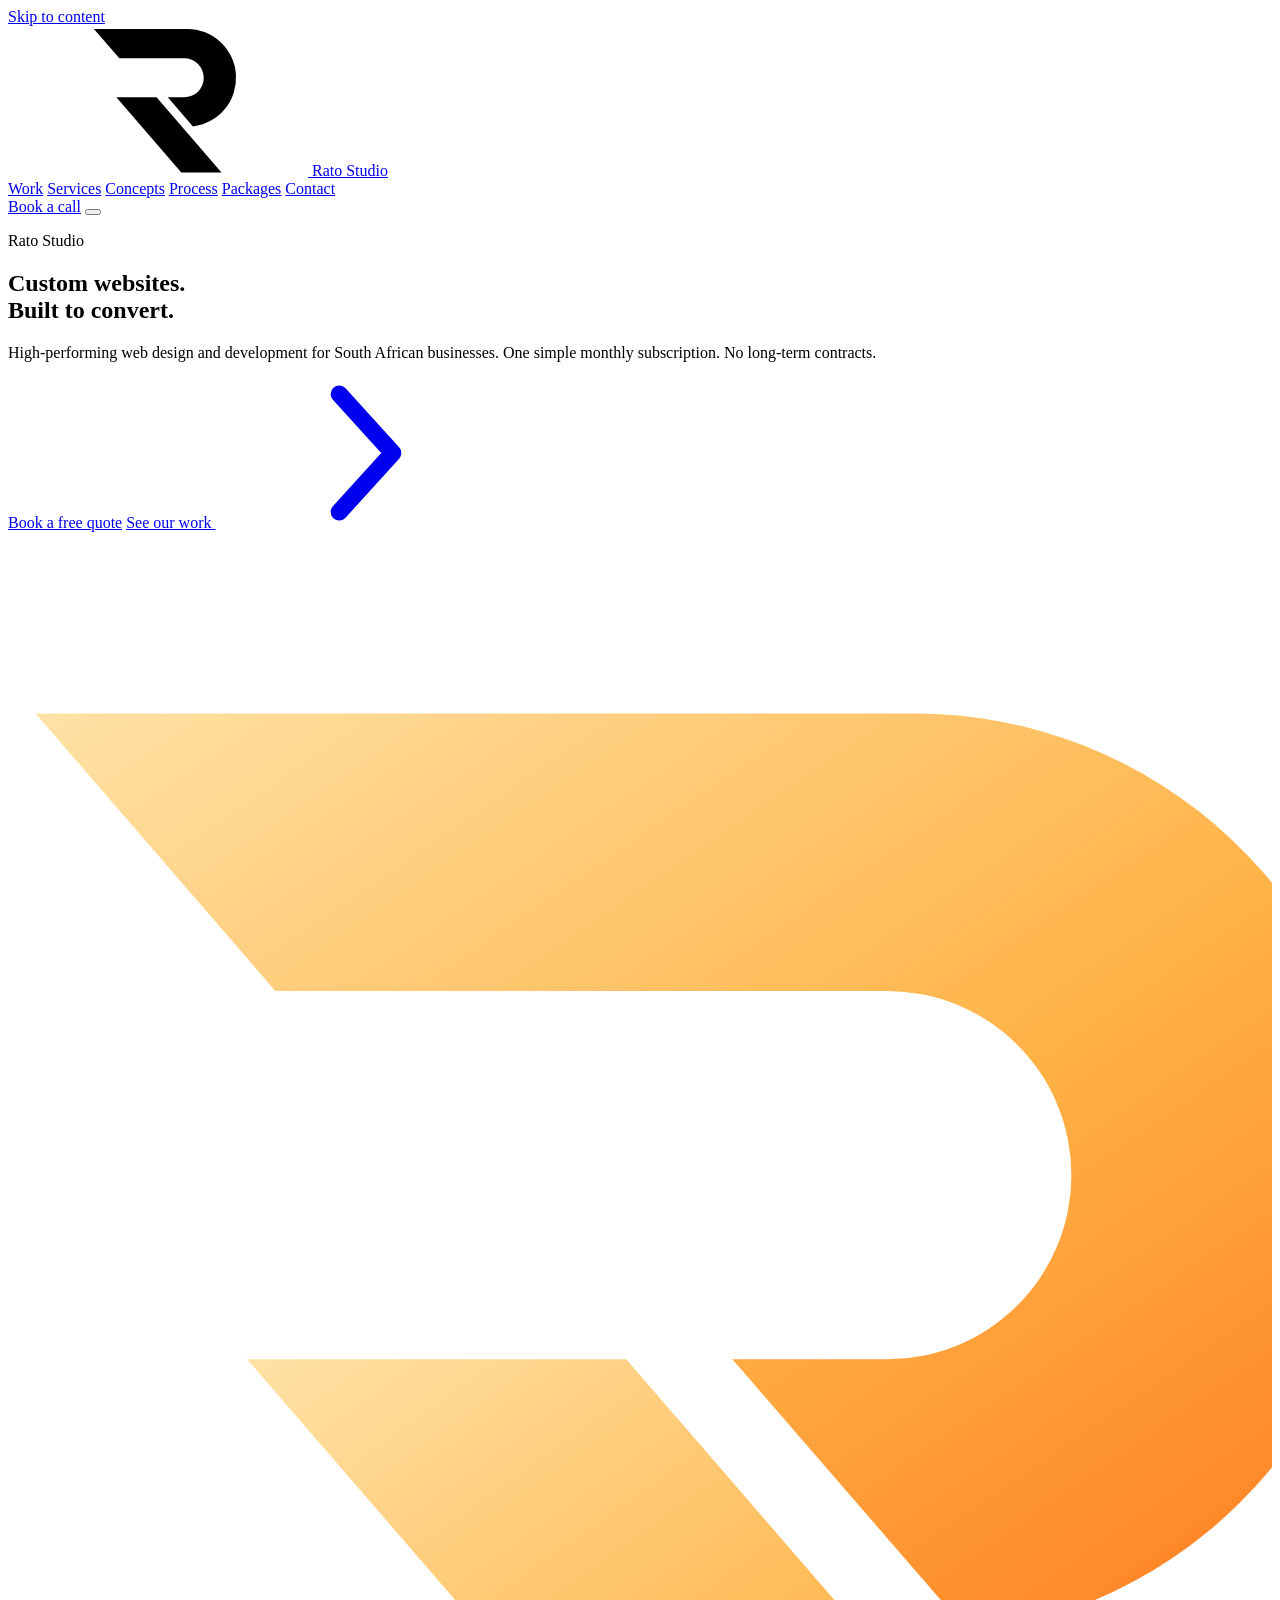
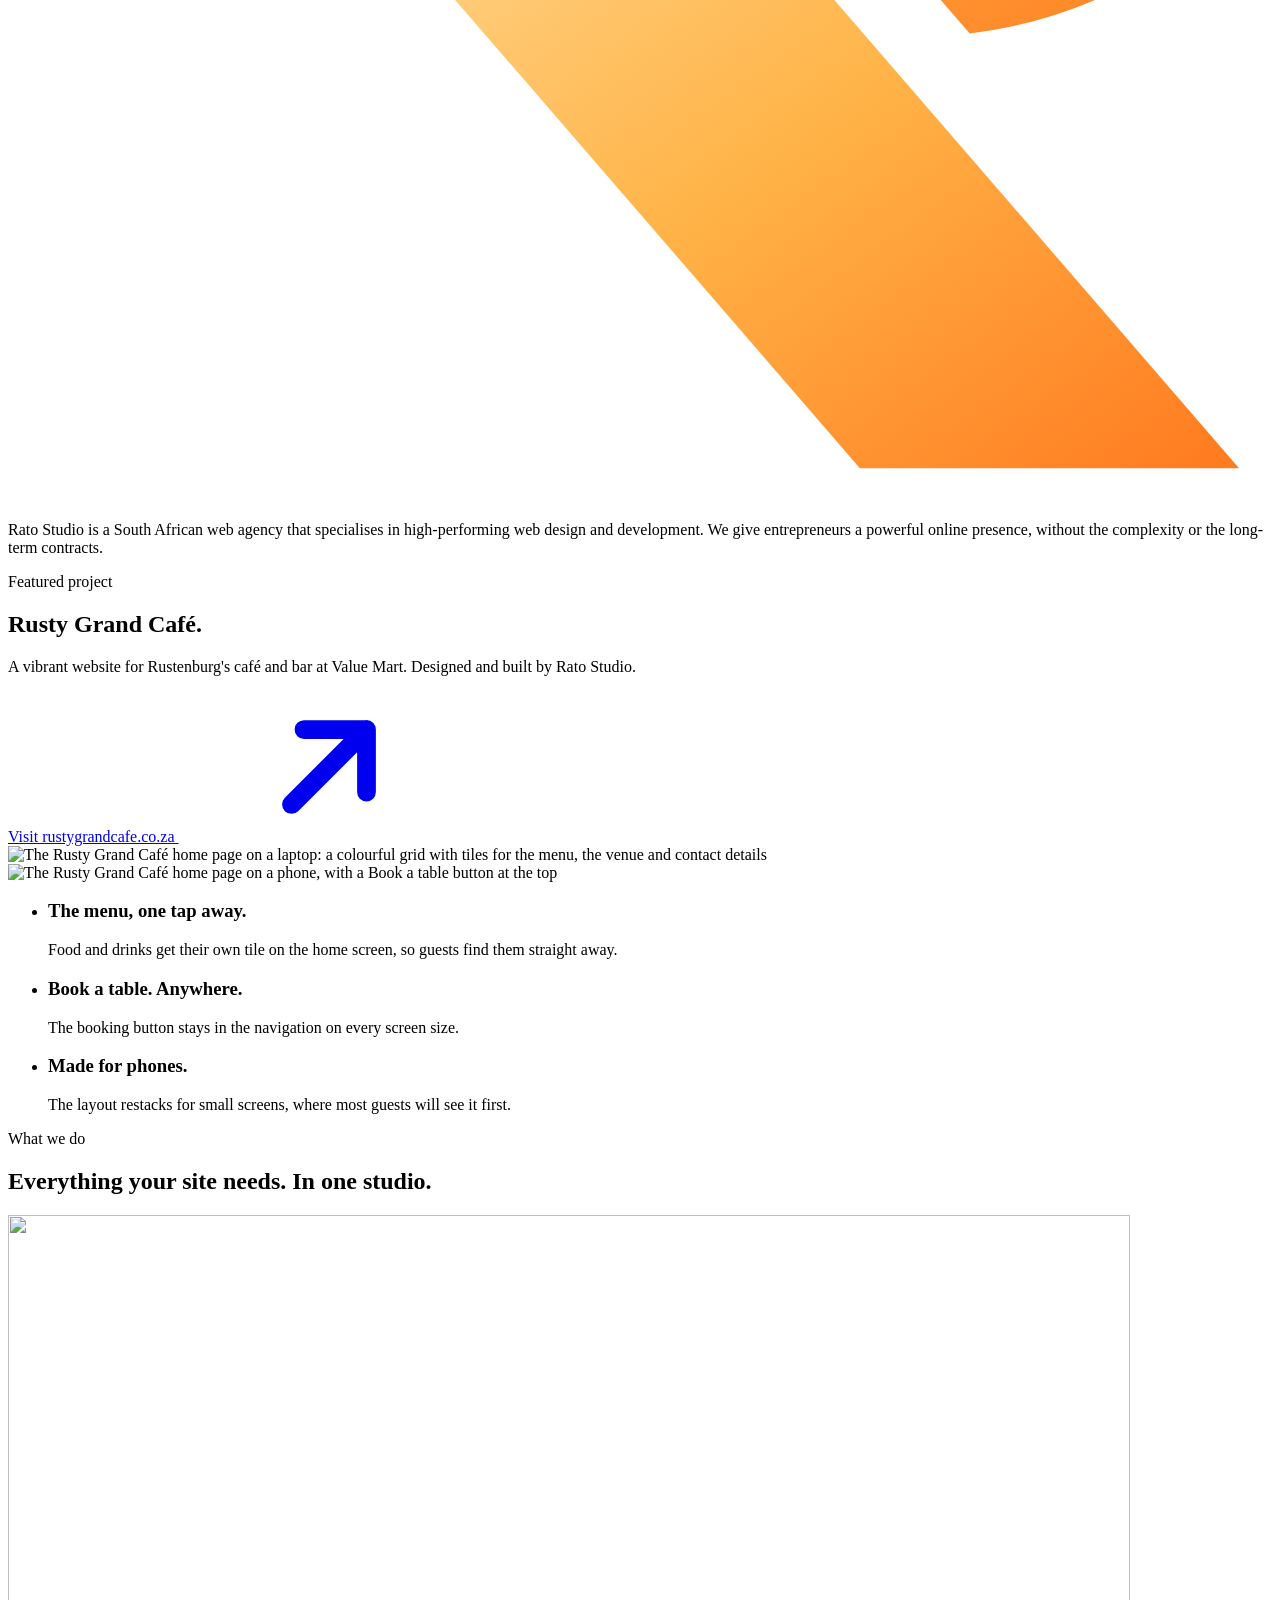
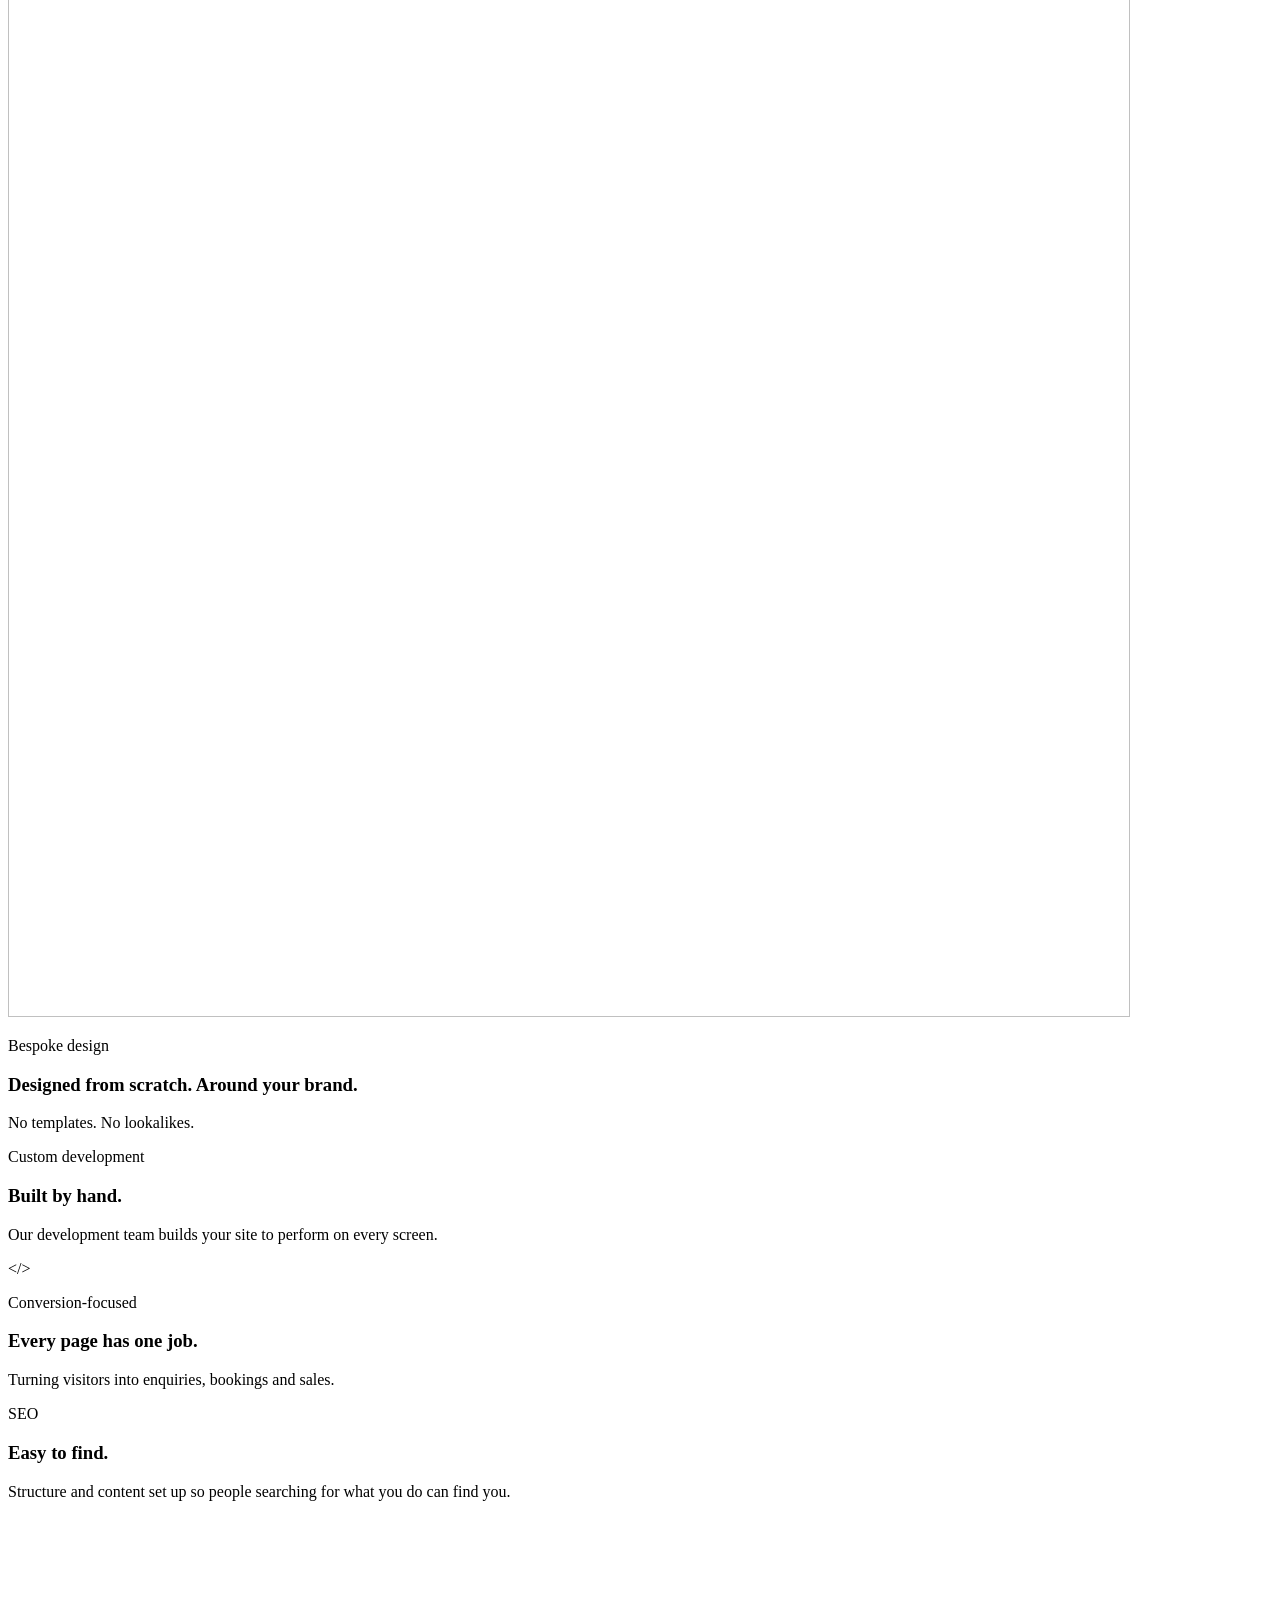
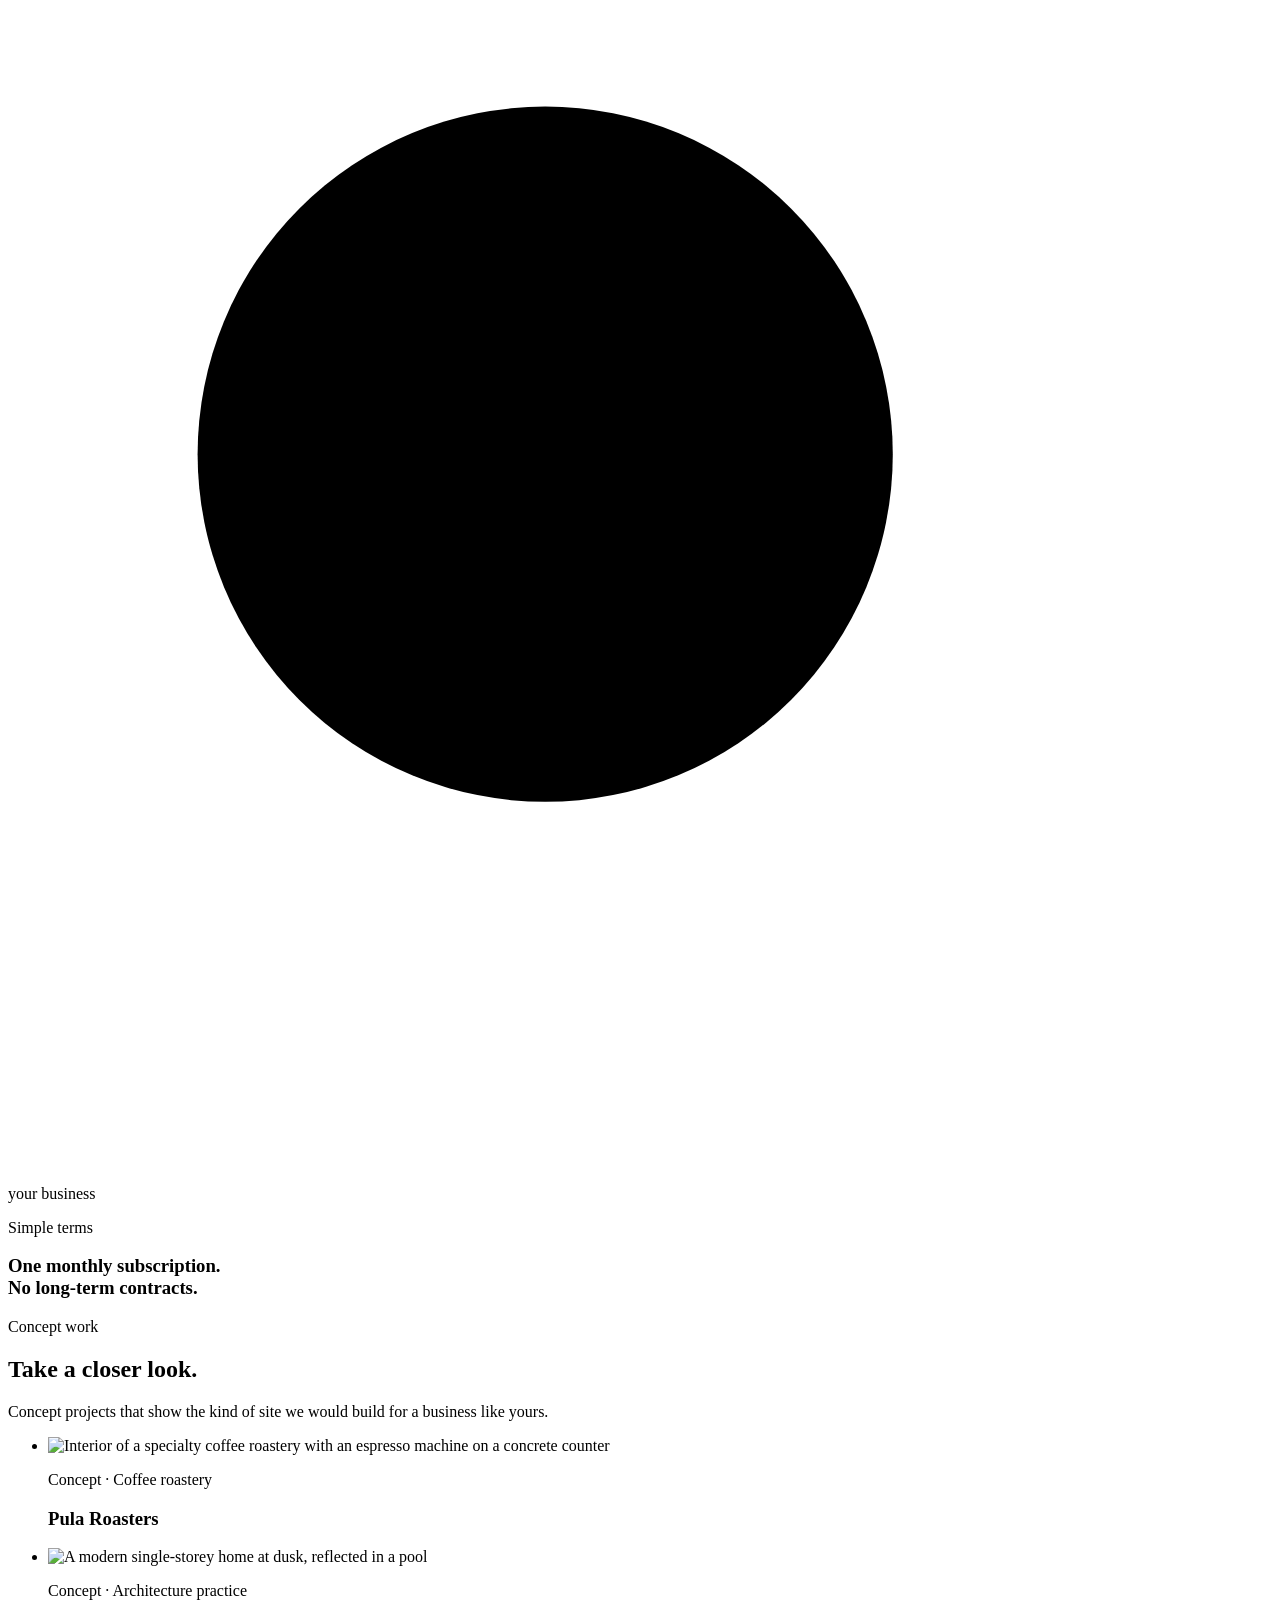
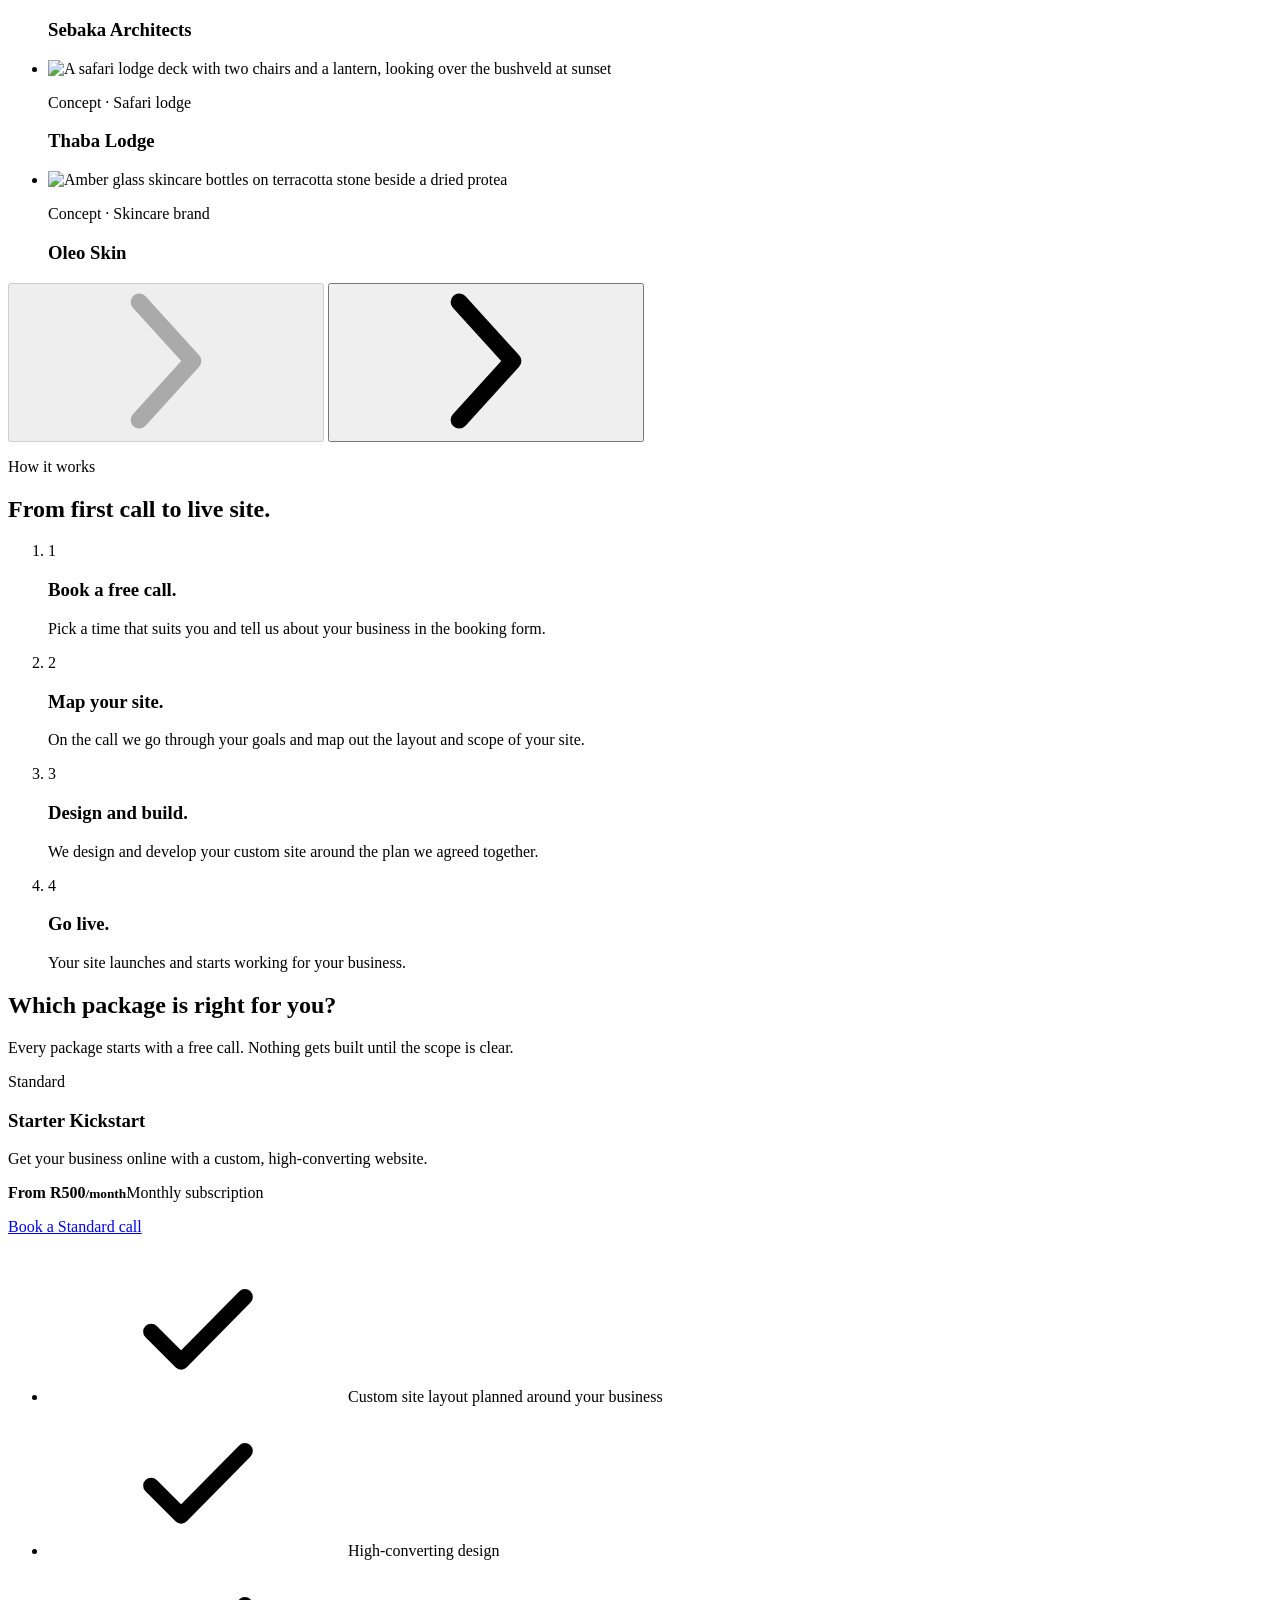
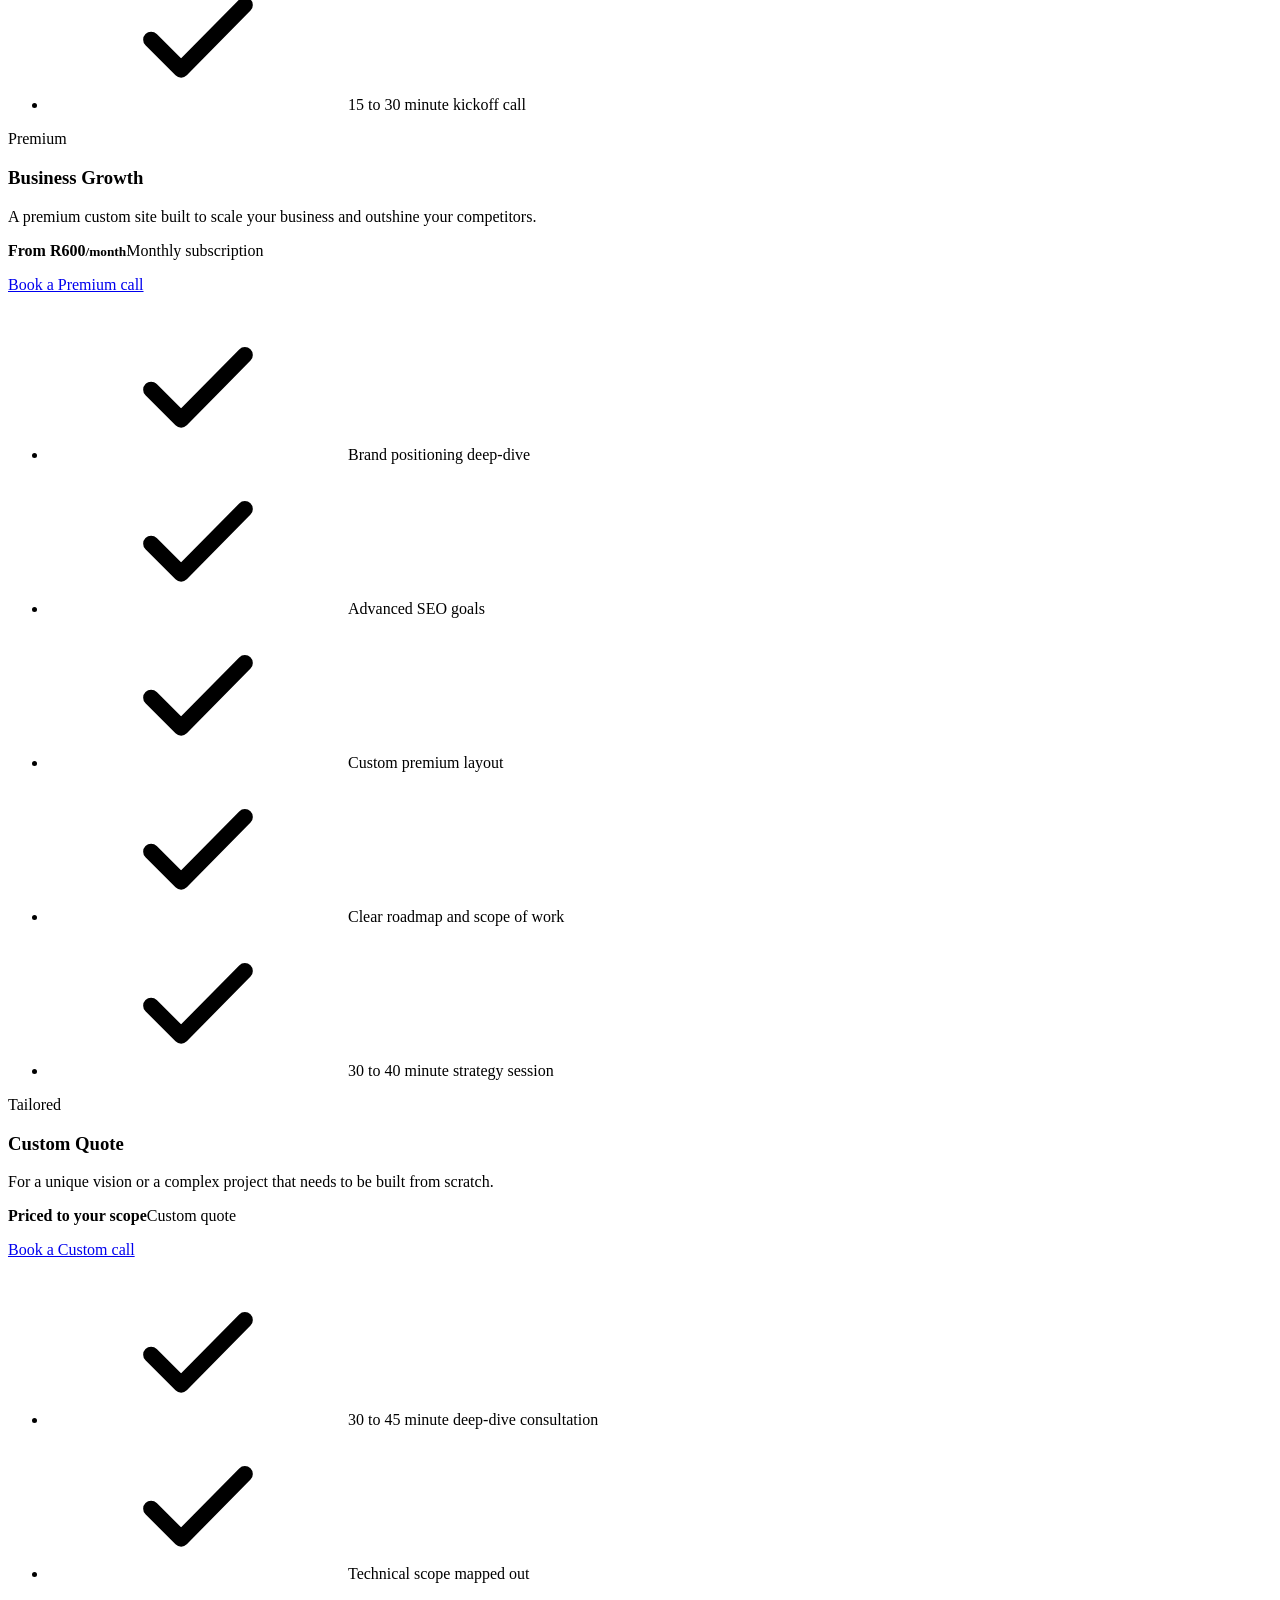
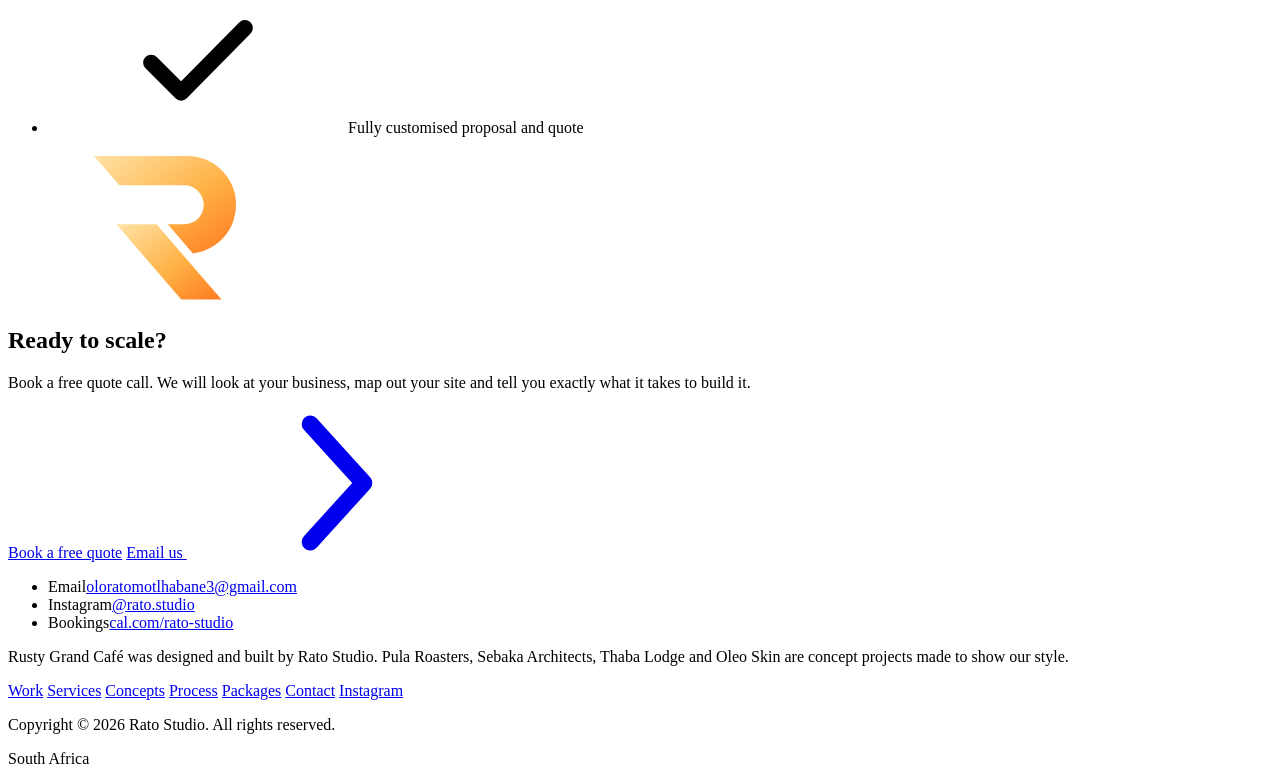
==== commit 9b6f6a03: "Add files via upload" ====
--- a/index.html
+++ b/index.html
@@ -1,86 +1,352 @@
-<!DOCTYPE html><!-- Made in Framer · framer.com ✨ --><!-- Published Sep 27, 2026, 6:01 PM UTC --><html lang="en-ZA" dir="ltr"><head><!--
-  Exported with Unframer — portable static output.
-  9 platform artifact(s) removed; 0 animation rule(s) compiled to CSS.
--->
-	<meta charset="utf-8">
-	<meta name="viewport" content="width=device-width">
-	
-	<title>Rato Studio</title>
-    <meta name="description" content="New Desert theme coming soon template">
-    
-    
-    <link href="https://framerusercontent.com/images/f2rsma2sUApgLo1YfE2aFvgNVhU.png" rel="icon" media="(prefers-color-scheme: light)">
-    <link href="https://framerusercontent.com/images/f2rsma2sUApgLo1YfE2aFvgNVhU.png" rel="icon" media="(prefers-color-scheme: dark)">
-    <link rel="apple-touch-icon" href="https://framerusercontent.com/images/AN22ox9MMTeoY2BtFOp8bXXx1oA.png">
-    <!-- Open Graph -->
-    <meta property="og:type" content="website">
-    <meta property="og:title" content="Rato Studio">
-    <meta property="og:description" content="New Desert theme coming soon template">
-    <meta property="og:image" content="https://framerusercontent.com/images/f2rsma2sUApgLo1YfE2aFvgNVhU.png">
-    <!-- X -->
-    <meta name="twitter:card" content="summary_large_image">
-    <meta name="twitter:title" content="Rato Studio">
-    <meta name="twitter:description" content="New Desert theme coming soon template">
-    <meta name="twitter:image" content="https://framerusercontent.com/images/f2rsma2sUApgLo1YfE2aFvgNVhU.png">
-	
-	
-	
-	
-	<!-- Start of headStart -->
-    
-    <!-- End of headStart -->
-	
-	<style data-framer-font-css="">@font-face { font-family: "Inter"; src: url("https://framerusercontent.com/assets/5vvr9Vy74if2I6bQbJvbw7SY1pQ.woff2"); font-display: swap; font-style: normal; font-weight: 400; unicode-range: U+0460-052F, U+1C80-1C88, U+20B4, U+2DE0-2DFF, U+A640-A69F, U+FE2E-FE2F }
-@font-face { font-family: "Inter"; src: url("https://framerusercontent.com/assets/EOr0mi4hNtlgWNn9if640EZzXCo.woff2"); font-display: swap; font-style: normal; font-weight: 400; unicode-range: U+0301, U+0400-045F, U+0490-0491, U+04B0-04B1, U+2116 }
-@font-face { font-family: "Inter"; src: url("https://framerusercontent.com/assets/Y9k9QrlZAqio88Klkmbd8VoMQc.woff2"); font-display: swap; font-style: normal; font-weight: 400; unicode-range: U+1F00-1FFF }
-@font-face { font-family: "Inter"; src: url("https://framerusercontent.com/assets/OYrD2tBIBPvoJXiIHnLoOXnY9M.woff2"); font-display: swap; font-style: normal; font-weight: 400; unicode-range: U+0370-03FF }
-@font-face { font-family: "Inter"; src: url("https://framerusercontent.com/assets/JeYwfuaPfZHQhEG8U5gtPDZ7WQ.woff2"); font-display: swap; font-style: normal; font-weight: 400; unicode-range: U+0100-024F, U+0259, U+1E00-1EFF, U+2020, U+20A0-20AB, U+20AD-20CF, U+2113, U+2C60-2C7F, U+A720-A7FF }
-@font-face { font-family: "Inter"; src: url("https://framerusercontent.com/assets/GrgcKwrN6d3Uz8EwcLHZxwEfC4.woff2"); font-display: swap; font-style: normal; font-weight: 400; unicode-range: U+0000-00FF, U+0131, U+0152-0153, U+02BB-02BC, U+02C6, U+02DA, U+02DC, U+2000-206F, U+2070, U+2074-207E, U+2080-208E, U+20AC, U+2122, U+2191, U+2193, U+2212, U+2215, U+FEFF, U+FFFD }
-@font-face { font-family: "Inter"; src: url("https://framerusercontent.com/assets/b6Y37FthZeALduNqHicBT6FutY.woff2"); font-display: swap; font-style: normal; font-weight: 400; unicode-range: U+0102-0103, U+0110-0111, U+0128-0129, U+0168-0169, U+01A0-01A1, U+01AF-01B0, U+1EA0-1EF9, U+20AB }
-@font-face { font-family: "Inter Display"; src: url("https://framerusercontent.com/assets/ePuN3mCjzajIHnyCdvKBFiZkyY0.woff2"); font-display: swap; font-style: normal; font-weight: 500; unicode-range: U+0460-052F, U+1C80-1C88, U+20B4, U+2DE0-2DFF, U+A640-A69F, U+FE2E-FE2F }
-@font-face { font-family: "Inter Display"; src: url("https://framerusercontent.com/assets/V3j1L0o5vPFKe26Sw4HcpXCfHo.woff2"); font-display: swap; font-style: normal; font-weight: 500; unicode-range: U+0301, U+0400-045F, U+0490-0491, U+04B0-04B1, U+2116 }
-@font-face { font-family: "Inter Display"; src: url("https://framerusercontent.com/assets/F3kdpd2N0cToWV5huaZjjgM.woff2"); font-display: swap; font-style: normal; font-weight: 500; unicode-range: U+1F00-1FFF }
-@font-face { font-family: "Inter Display"; src: url("https://framerusercontent.com/assets/0iDmxkizU9goZoclqIqsV5rvETU.woff2"); font-display: swap; font-style: normal; font-weight: 500; unicode-range: U+0370-03FF }
-@font-face { font-family: "Inter Display"; src: url("https://framerusercontent.com/assets/r0mv3NegmA0akcQsNFotG32Las.woff2"); font-display: swap; font-style: normal; font-weight: 500; unicode-range: U+0100-024F, U+0259, U+1E00-1EFF, U+2020, U+20A0-20AB, U+20AD-20CF, U+2113, U+2C60-2C7F, U+A720-A7FF }
-@font-face { font-family: "Inter Display"; src: url("https://framerusercontent.com/assets/iwWTDc49ENF2tCHbqlNARXw6Ug.woff2"); font-display: swap; font-style: normal; font-weight: 500; unicode-range: U+0000-00FF, U+0131, U+0152-0153, U+02BB-02BC, U+02C6, U+02DA, U+02DC, U+2000-206F, U+2070, U+2074-207E, U+2080-208E, U+20AC, U+2122, U+2191, U+2193, U+2212, U+2215, U+FEFF, U+FFFD }
-@font-face { font-family: "Inter Display"; src: url("https://framerusercontent.com/assets/Ii21jnSJkulBKsHHXKlapi7fv9w.woff2"); font-display: swap; font-style: normal; font-weight: 500; unicode-range: U+0102-0103, U+0110-0111, U+0128-0129, U+0168-0169, U+01A0-01A1, U+01AF-01B0, U+1EA0-1EF9, U+20AB }
-@font-face { font-family: "Inter"; src: url("https://framerusercontent.com/assets/5A3Ce6C9YYmCjpQx9M4inSaKU.woff2"); font-display: swap; font-style: normal; font-weight: 500; unicode-range: U+0460-052F, U+1C80-1C88, U+20B4, U+2DE0-2DFF, U+A640-A69F, U+FE2E-FE2F }
-@font-face { font-family: "Inter"; src: url("https://framerusercontent.com/assets/Qx95Xyt0Ka3SGhinnbXIGpEIyP4.woff2"); font-display: swap; font-style: normal; font-weight: 500; unicode-range: U+0301, U+0400-045F, U+0490-0491, U+04B0-04B1, U+2116 }
-@font-face { font-family: "Inter"; src: url("https://framerusercontent.com/assets/6mJuEAguuIuMog10gGvH5d3cl8.woff2"); font-display: swap; font-style: normal; font-weight: 500; unicode-range: U+1F00-1FFF }
-@font-face { font-family: "Inter"; src: url("https://framerusercontent.com/assets/xYYWaj7wCU5zSQH0eXvSaS19wo.woff2"); font-display: swap; font-style: normal; font-weight: 500; unicode-range: U+0370-03FF }
-@font-face { font-family: "Inter"; src: url("https://framerusercontent.com/assets/otTaNuNpVK4RbdlT7zDDdKvQBA.woff2"); font-display: swap; font-style: normal; font-weight: 500; unicode-range: U+0100-024F, U+0259, U+1E00-1EFF, U+2020, U+20A0-20AB, U+20AD-20CF, U+2113, U+2C60-2C7F, U+A720-A7FF }
-@font-face { font-family: "Inter"; src: url("https://framerusercontent.com/assets/UjlFhCnUjxhNfep4oYBPqnEssyo.woff2"); font-display: swap; font-style: normal; font-weight: 500; unicode-range: U+0000-00FF, U+0131, U+0152-0153, U+02BB-02BC, U+02C6, U+02DA, U+02DC, U+2000-206F, U+2070, U+2074-207E, U+2080-208E, U+20AC, U+2122, U+2191, U+2193, U+2212, U+2215, U+FEFF, U+FFFD }
-@font-face { font-family: "Inter"; src: url("https://framerusercontent.com/assets/DolVirEGb34pEXEp8t8FQBSK4.woff2"); font-display: swap; font-style: normal; font-weight: 500; unicode-range: U+0102-0103, U+0110-0111, U+0128-0129, U+0168-0169, U+01A0-01A1, U+01AF-01B0, U+1EA0-1EF9, U+20AB }
-@font-face { font-family: "Liga Sans"; src: url("https://framerusercontent.com/assets/uAGjaeXPJ43m8QbDlMJFHq9tdM.woff2"); font-style: normal; font-weight: 700 }
-@font-face { font-family: "Inter Placeholder"; src: local("Arial"); ascent-override: 89.79%; descent-override: 22.36%; line-gap-override: 0.00%; size-adjust: 107.89% }
-@font-face { font-family: "Inter Display Placeholder"; src: local("Arial"); ascent-override: 98.56%; descent-override: 24.54%; line-gap-override: 0.00%; size-adjust: 98.29% }</style>
-	
-	
-	<meta name="robots" content="max-image-preview:large"><style data-framer-breakpoint-css="">@media(min-width: 1315px){.hidden-72rtr7{display:none!important}}@media(min-width: 810px) and (max-width: 1314.98px){.hidden-lttcrf{display:none!important}}@media(max-width: 809.98px){.hidden-1ijxrbx{display:none!important}}</style><style data-framer-css-ssr-minified="" data-framer-components="framer-lib-cursors-host framer-3pAKM PropertyOverrides framer-mGZlh framer-J632x framer-QUkBR framer-lib-combinedCSSRules framer-SHCqu framer-6A5g9">html,body,#main{box-sizing:border-box;margin:0;padding:0}:root{-webkit-font-smoothing:antialiased;-moz-osx-font-smoothing:grayscale}*{box-sizing:border-box;-webkit-font-smoothing:inherit}h1,h2,h3,h4,h5,h6,p,figure{margin:0}body,input,textarea,select,button{font-family:sans-serif;font-size:12px}body{--token-1ad0dd99-5aec-4e1d-804a-3c603649eb34:#fff;--token-c71bcefb-0dff-4f5c-b804-6e877f58b297:#1d2029;--token-08867b6d-2db6-4cb8-b620-f16e46ff9a3e:#49505d}@supports (z-index:calc(infinity)){}@supports (background:-webkit-named-image(i)) and (not (grid-template-rows:subgrid)){body{--framer-will-change-override:transform}}@supports (background:-webkit-named-image(i)) and (not (position-area:top right)){body{--framer-will-change-filter-override:filter}}[data-framer-component-type=Text] div div span,[data-framer-component-type=Text] a div span,[data-framer-component-type=Text] span span span,[data-framer-component-type=Text] p span span,[data-framer-component-type=Text] h1 span span,[data-framer-component-type=Text] h2 span span,[data-framer-component-type=Text] h3 span span,[data-framer-component-type=Text] h4 span span,[data-framer-component-type=Text] h5 span span,[data-framer-component-type=Text] h6 span span,[data-framer-component-type=Text] a{font-family:var(--font-family);font-style:var(--font-style);font-weight:min(calc(var(--framer-font-weight-increase,0) + var(--font-weight,400)), 900);color:var(--text-color);letter-spacing:var(--letter-spacing);font-size:var(--font-size);text-transform:var(--text-transform);--text-decoration:var(--framer-text-decoration-style,solid) var(--framer-text-decoration,none) var(--framer-text-decoration-color,currentcolor) var(--framer-text-decoration-thickness,auto);--text-decoration-skip-ink:var(--framer-text-decoration-skip-ink);--text-underline-offset:var(--framer-text-decoration-offset);line-height:var(--line-height);--font-family:var(--framer-font-family);--font-style:var(--framer-font-style);--font-weight:var(--framer-font-weight);--text-color:var(--framer-text-color);--letter-spacing:var(--framer-letter-spacing);--font-size:var(--framer-font-size);--text-transform:var(--framer-text-transform);--line-height:var(--framer-line-height)}@supports not (color:color(display-p3 1 1 1)){p.framer-text,div.framer-text,h1.framer-text,h2.framer-text,h3.framer-text,h4.framer-text,h5.framer-text,h6.framer-text,li.framer-text,ol.framer-text,ul.framer-text,span.framer-text:not([data-text-fill]){color:var(--framer-blockquote-text-color-rgb,var(--framer-blockquote-text-color,var(--framer-text-color-rgb,var(--framer-text-color,#000))));-webkit-text-stroke-color:var(--framer-text-stroke-color-rgb,var(--framer-text-stroke-color,initial))}mark.framer-text{background-color:var(--framer-blockquote-text-background-color-rgb,var(--framer-blockquote-text-background-color,var(--framer-text-background-color-rgb,var(--framer-text-background-color,initial))))}}@supports not (color:color(display-p3 1 1 1)){code.framer-text,code.framer-text span.framer-text:not([data-text-fill]){color:var(--framer-blockquote-text-color-rgb,var(--framer-blockquote-text-color,var(--framer-code-text-color-rgb,var(--framer-code-text-color,var(--framer-text-color-rgb,var(--framer-text-color,#000))))))}}@supports not (color:color(display-p3 1 1 1)){a.framer-text,span.framer-text[data-nested-link]{color:var(--framer-link-text-color-rgb,var(--framer-link-text-color,var(--framer-blockquote-text-color-rgb,var(--framer-blockquote-text-color,var(--framer-text-color-rgb,var(--framer-text-color,#000))))));background-color:var(--framer-link-text-background-color-rgb,var(--framer-link-text-background-color,initial));-webkit-text-decoration-color:var(--framer-link-text-decoration-color-rgb,var(--framer-link-text-decoration-color,var(--framer-text-decoration-color-rgb,var(--framer-text-decoration-color,currentcolor))));text-decoration-color:var(--framer-link-text-decoration-color-rgb,var(--framer-link-text-decoration-color,var(--framer-text-decoration-color-rgb,var(--framer-text-decoration-color,currentcolor))))}}@supports not (color:color(display-p3 1 1 1)){code.framer-text a.framer-text,code.framer-text a.framer-text span.framer-text:not([data-text-fill]),code.framer-text span.framer-text[data-nested-link],code.framer-text span.framer-text[data-nested-link] span.framer-text:not([data-text-fill]){color:var(--framer-link-text-color-rgb,var(--framer-link-text-color,var(--framer-blockquote-text-color-rgb,var(--framer-blockquote-text-color,var(--framer-code-text-color-rgb,var(--framer-code-text-color,var(--framer-text-color-rgb,var(--framer-text-color,#000))))))))}}@supports not (color:color(display-p3 1 1 1)){a.framer-text:hover,span.framer-text[data-nested-link]:hover{color:var(--framer-link-hover-text-color-rgb,var(--framer-link-hover-text-color,var(--framer-link-text-color-rgb,var(--framer-link-text-color,var(--framer-blockquote-text-color-rgb,var(--framer-blockquote-text-color,var(--framer-text-color-rgb,var(--framer-text-color,#000))))))));background-color:var(--framer-link-hover-text-background-color-rgb,var(--framer-link-hover-text-background-color,var(--framer-link-text-background-color-rgb,var(--framer-link-text-background-color,var(--framer-text-background-color-rgb,var(--framer-text-background-color,initial))))));-webkit-text-decoration-color:var(--framer-link-hover-text-decoration-color-rgb,var(--framer-link-hover-text-decoration-color,var(--framer-link-text-decoration-color-rgb,var(--framer-link-text-decoration-color,var(--framer-text-decoration-color-rgb,var(--framer-text-decoration-color,currentcolor))))));text-decoration-color:var(--framer-link-hover-text-decoration-color-rgb,var(--framer-link-hover-text-decoration-color,var(--framer-link-text-decoration-color-rgb,var(--framer-link-text-decoration-color,var(--framer-text-decoration-color-rgb,var(--framer-text-decoration-color,currentcolor))))))}}@supports not (color:color(display-p3 1 1 1)){code.framer-text a.framer-text:hover,code.framer-text span.framer-text[data-nested-link]:hover{color:var(--framer-link-hover-text-color-rgb,var(--framer-link-hover-text-color,var(--framer-link-text-color-rgb,var(--framer-link-text-color,var(--framer-blockquote-text-color-rgb,var(--framer-blockquote-text-color,var(--framer-code-text-color-rgb,var(--framer-code-text-color,var(--framer-text-color-rgb,var(--framer-text-color,#000))))))))))}}@supports not (color:color(display-p3 1 1 1)){a.framer-text[data-framer-page-link-current],span.framer-text[data-framer-page-link-current]{color:var(--framer-link-current-text-color-rgb,var(--framer-link-current-text-color,var(--framer-link-text-color-rgb,var(--framer-link-text-color,var(--framer-text-color-rgb,var(--framer-text-color,#000))))));background-color:var(--framer-link-current-text-background-color-rgb,var(--framer-link-current-text-background-color,var(--framer-link-text-background-color-rgb,var(--framer-link-text-background-color,var(--framer-text-background-color-rgb,var(--framer-text-background-color,initial))))));-webkit-text-decoration-color:var(--framer-link-current-text-decoration-color-rgb,var(--framer-link-current-text-decoration-color,var(--framer-link-text-decoration-color-rgb,var(--framer-link-text-decoration-color,var(--framer-text-decoration-color-rgb,var(--framer-text-decoration-color,currentcolor))))));text-decoration-color:var(--framer-link-current-text-decoration-color-rgb,var(--framer-link-current-text-decoration-color,var(--framer-link-text-decoration-color-rgb,var(--framer-link-text-decoration-color,var(--framer-text-decoration-color-rgb,var(--framer-text-decoration-color,currentcolor))))))}}@supports not (color:color(display-p3 1 1 1)){code.framer-text a.framer-text[data-framer-page-link-current],code.framer-text a.framer-text[data-framer-page-link-current] span.framer-text:not([data-text-fill]),code.framer-text span.framer-text[data-framer-page-link-current],code.framer-text span.framer-text[data-framer-page-link-current] span.framer-text:not([data-text-fill]){color:var(--framer-link-current-text-color-rgb,var(--framer-link-current-text-color,var(--framer-link-text-color-rgb,var(--framer-link-text-color,var(--framer-code-text-color-rgb,var(--framer-code-text-color,var(--framer-text-color-rgb,var(--framer-text-color,#000))))))));background-color:var(--framer-link-current-text-background-color-rgb,var(--framer-link-current-text-background-color,var(--framer-link-text-background-color-rgb,var(--framer-link-text-background-color,var(--framer-text-background-color-rgb,var(--framer-text-background-color,initial))))))}}@supports not (color:color(display-p3 1 1 1)){a.framer-text[data-framer-page-link-current]:hover,span.framer-text[data-framer-page-link-current]:hover{color:var(--framer-link-hover-text-color-rgb,var(--framer-link-hover-text-color,var(--framer-link-current-text-color-rgb,var(--framer-link-current-text-color,var(--framer-link-text-color-rgb,var(--framer-link-text-color,var(--framer-code-text-color-rgb,var(--framer-code-text-color,var(--framer-text-color-rgb,var(--framer-text-color,#000))))))))));background-color:var(--framer-link-hover-text-background-color-rgb,var(--framer-link-hover-text-background-color,var(--framer-link-current-text-background-color-rgb,var(--framer-link-current-text-background-color,var(--framer-link-text-background-color-rgb,var(--framer-link-text-background-color,initial))))));-webkit-text-decoration-color:var(--framer-link-hover-text-decoration-color-rgb,var(--framer-link-hover-text-decoration-color,var(--framer-link-current-text-decoration-color-rgb,var(--framer-link-current-text-decoration-color,var(--framer-link-text-decoration-color-rgb,var(--framer-link-text-decoration-color,var(--framer-text-decoration-color-rgb,var(--framer-text-decoration-color,currentcolor))))))));text-decoration-color:var(--framer-link-hover-text-decoration-color-rgb,var(--framer-link-hover-text-decoration-color,var(--framer-link-current-text-decoration-color-rgb,var(--framer-link-current-text-decoration-color,var(--framer-link-text-decoration-color-rgb,var(--framer-link-text-decoration-color,var(--framer-text-decoration-color-rgb,var(--framer-text-decoration-color,currentcolor))))))))}}@supports not (color:color(display-p3 1 1 1)){code.framer-text a.framer-text[data-framer-page-link-current]:hover,code.framer-text a.framer-text[data-framer-page-link-current]:hover span.framer-text:not([data-text-fill]),code.framer-text span.framer-text[data-framer-page-link-current]:hover,code.framer-text span.framer-text[data-framer-page-link-current]:hover span.framer-text:not([data-text-fill]){color:var(--framer-link-hover-text-color-rgb,var(--framer-link-hover-text-color,var(--framer-link-current-text-color-rgb,var(--framer-link-current-text-color,var(--framer-link-text-color-rgb,var(--framer-link-text-color,var(--framer-code-text-color-rgb,var(--framer-code-text-color,var(--framer-text-color-rgb,var(--framer-text-color,#000))))))))));background-color:var(--framer-link-hover-text-background-color-rgb,var(--framer-link-hover-text-background-color,var(--framer-link-current-text-background-color-rgb,var(--framer-link-current-text-background-color,var(--framer-link-text-background-color-rgb,var(--framer-link-text-background-color,initial))))))}}[data-framer-component-type=Stack]:not([data-framer-generated])>*,[data-framer-component-type=Stack]:not([data-framer-generated])>[data-framer-component-type],NavigationContainer [data-framer-component-type=NavigationContainer]>*,[data-framer-component-type=NavigationContainer]>[data-framer-component-type]{position:relative}@supports not (overflow:clip){:root{--overflow-clip-fallback:hidden}}@supports (background:-webkit-named-image(i)) and (not (contain-intrinsic-size:inherit)){div.framer-text,p.framer-text,h1.framer-text,h2.framer-text,h3.framer-text,h4.framer-text,h5.framer-text,h6.framer-text,ol.framer-text,ul.framer-text,li.framer-text,blockquote.framer-text,.framer-text.framer-image{display:var(--text-truncation-display-inline-for-safari-16,revert)}div.framer-text:after,p.framer-text:after,h1.framer-text:after,h2.framer-text:after,h3.framer-text:after,h4.framer-text:after,h5.framer-text:after,h6.framer-text:after,ol.framer-text:after,ul.framer-text:after,li.framer-text:after,blockquote.framer-text:after,.framer-text.framer-image:after{content:var(--text-truncation-line-break-for-safari-16);white-space:pre}.framer-text.framer-text-module,.framer-text.framer-table-wrapper{display:var(--text-truncation-display-none-for-safari-16,revert)}p.framer-text[data-text-fill]{display:var(--text-truncation-display-inline-for-safari-16,inline-block)}}@supports (corner-shape:superellipse(2)){:root{--one-if-corner-shape-supported:1}}.framer-cursor-none,.framer-cursor-none *{cursor:none!important}.framer-pointer-events-none,.framer-pointer-events-none *{pointer-events:none!important}.framer-3pAKM.framer-lux5qc,.framer-3pAKM .framer-lux5qc{display:block}.framer-3pAKM.framer-72rtr7{height:min-content;overflow:var(--overflow-clip-fallback,clip);background-color:#f2f2f2;flex-flow:column;place-content:center flex-start;align-items:center;gap:0;width:1315px;padding:0;display:flex;position:relative}.framer-3pAKM .framer-8mwnzl{height:min-content;overflow:var(--overflow-clip-fallback,clip);flex-flow:column;flex:none;place-content:center;align-items:center;gap:0;width:100%;padding:0;display:flex;position:relative}.framer-3pAKM .framer-1ufxco7-container{z-index:0;flex:none;width:100%;height:100vh;position:absolute;top:calc(50% - 50vh);left:-.0380218%}.framer-3pAKM .framer-kjbwe9{height:100vh;overflow:var(--overflow-clip-fallback,clip);flex-flow:column;flex:none;place-content:center space-between;align-items:center;width:100%;padding:0;display:flex;position:relative}.framer-3pAKM .framer-1rppaco{height:66px;overflow:var(--overflow-clip-fallback,clip);flex-flow:row;flex:none;place-content:center space-between;align-items:center;width:100%;padding:0 20px;display:flex;position:relative}.framer-3pAKM .framer-i9ywac,.framer-3pAKM .framer-cgylce{height:100%;overflow:var(--overflow-clip-fallback,clip);flex-flow:row;flex:1 0 0;place-content:center flex-start;align-items:center;gap:10px;width:1px;padding:0;display:flex;position:relative}.framer-3pAKM .framer-1quhsr9-container,.framer-3pAKM .framer-1t1wdm8-container{flex:none;width:auto;height:auto;position:relative}.framer-3pAKM .framer-14js1xf{height:100%;overflow:var(--overflow-clip-fallback,clip);flex-flow:row;flex:1 0 0;place-content:center flex-end;align-items:center;gap:10px;width:1px;padding:0;display:flex;position:relative}.framer-3pAKM .framer-r6s418{height:1px;overflow:var(--overflow-clip-fallback,clip);flex-flow:column;flex:1 0 0;place-content:center;align-items:center;gap:0;width:100%;padding:0 20px 100px;display:flex;position:relative}.framer-3pAKM .framer-1iglu9j-container{flex:none;width:100%;height:auto;position:relative}.framer-3pAKM .framer-gj7l3n{--framer-link-text-color:#09f;--framer-link-text-decoration:underline;mix-blend-mode:difference;white-space:pre-wrap;word-break:break-word;word-wrap:break-word;flex:none;width:100%;height:auto;position:relative}.framer-3pAKM .framer-4pmfh4{height:66px;overflow:var(--overflow-clip-fallback,clip);flex-flow:row;flex:none;place-content:center;align-items:center;gap:0;width:100%;padding:0 20px;display:flex;position:relative}.framer-3pAKM .framer-193yaqb,.framer-3pAKM .framer-6tkap1{--framer-link-text-color:#09f;--framer-link-text-decoration:underline;white-space:pre;flex:none;width:auto;height:auto;position:relative}.framer-3pAKM .framer-14hc8f0{height:100%;overflow:var(--overflow-clip-fallback,clip);flex-flow:row;flex:1 0 0;place-content:center flex-end;align-items:center;gap:8px;width:1px;padding:0;display:flex;position:relative}.framer-3pAKM .framer-1oc2a0-container,.framer-3pAKM .framer-1mxx936-container{flex:none;width:auto;height:16px;position:relative}.framer-Ea12x .framer-styles-preset-soafb0:not(.rich-text-wrapper),.framer-Ea12x .framer-styles-preset-soafb0.rich-text-wrapper h1{--framer-font-family:"Liga Sans", "Liga Sans Placeholder", sans-serif;--framer-font-open-type-features:normal;--framer-font-size:125px;--framer-font-style:normal;--framer-font-variation-axes:normal;--framer-font-weight:700;--framer-letter-spacing:0em;--framer-line-height:1.2em;--framer-paragraph-spacing:0px;--framer-text-alignment:center;--framer-text-color:#000;--framer-text-decoration:none;--framer-text-stroke-color:initial;--framer-text-stroke-width:initial;--framer-text-transform:none}@media (max-width:1199px) and (min-width:810px){.framer-Ea12x .framer-styles-preset-soafb0:not(.rich-text-wrapper),.framer-Ea12x .framer-styles-preset-soafb0.rich-text-wrapper h1{--framer-font-family:"Liga Sans", "Liga Sans Placeholder", sans-serif;--framer-font-open-type-features:normal;--framer-font-size:94px;--framer-font-style:normal;--framer-font-variation-axes:normal;--framer-font-weight:700;--framer-letter-spacing:0em;--framer-line-height:1.2em;--framer-paragraph-spacing:0px;--framer-text-alignment:center;--framer-text-color:#000;--framer-text-decoration:none;--framer-text-stroke-color:initial;--framer-text-stroke-width:initial;--framer-text-transform:none}}@media (max-width:809px) and (min-width:0){.framer-Ea12x .framer-styles-preset-soafb0:not(.rich-text-wrapper),.framer-Ea12x .framer-styles-preset-soafb0.rich-text-wrapper h1{--framer-font-family:"Liga Sans", "Liga Sans Placeholder", sans-serif;--framer-font-open-type-features:normal;--framer-font-size:58px;--framer-font-style:normal;--framer-font-variation-axes:normal;--framer-font-weight:700;--framer-letter-spacing:0em;--framer-line-height:1.2em;--framer-paragraph-spacing:0px;--framer-text-alignment:center;--framer-text-color:#000;--framer-text-decoration:none;--framer-text-stroke-color:initial;--framer-text-stroke-width:initial;--framer-text-transform:none}}@media (min-width:810px) and (max-width:1314.98px){.framer-3pAKM.framer-72rtr7{width:810px}.framer-3pAKM .framer-r6s418{gap:6px}}@media (max-width:809.98px){.framer-3pAKM.framer-72rtr7{width:390px}.framer-3pAKM .framer-r6s418{gap:6px}.framer-3pAKM .framer-1iglu9j-container{order:0}.framer-3pAKM .framer-gj7l3n{order:1}.framer-3pAKM .framer-4pmfh4{flex-direction:column;gap:10px;height:min-content;padding:16px 20px}.framer-3pAKM .framer-cgylce{flex:none;order:1;justify-content:center;width:100%;height:min-content}.framer-3pAKM .framer-14hc8f0{flex:none;order:0;justify-content:center;width:100%;height:min-content}}.ssr-variant{display:contents}.framer-mGZlh.framer-1vouorv,.framer-mGZlh .framer-1vouorv{display:block}.framer-mGZlh.framer-iuinfi{height:min-content;overflow:var(--overflow-clip-fallback,clip);will-change:var(--framer-will-change-override,transform);flex-flow:row;place-content:center;align-items:center;gap:4px;width:min-content;padding:10px 2px;text-decoration:none;display:flex;position:relative}.framer-mGZlh .framer-1wki7bw{flex:none;width:150px;height:47px;position:relative}.framer-J632x.framer-r9b0y2,.framer-J632x .framer-r9b0y2{display:block}.framer-J632x.framer-kcbyiy{height:min-content;overflow:var(--overflow-clip-fallback,clip);will-change:var(--framer-will-change-override,transform);flex-flow:row;place-content:center;align-items:center;gap:34px;width:min-content;padding:11px 0;display:flex;position:relative}.framer-J632x .framer-x9u4tl{flex-flow:row;flex:none;place-content:center;align-items:center;gap:34px;width:min-content;height:min-content;padding:0;display:flex;position:relative;overflow:visible}.framer-J632x .framer-2aar2j-container,.framer-J632x .framer-1ty93cj-container{flex:none;width:auto;height:16px;position:relative}.framer-J632x .framer-17aqbdy{flex-flow:row;flex:none;place-content:center;align-items:center;gap:8px;width:min-content;height:min-content;padding:0;display:flex;position:relative;overflow:visible}.framer-J632x .framer-1hibxgy,.framer-J632x .framer-1gvl6f7{flex-flow:row;flex:none;place-content:center;align-items:center;gap:10px;width:min-content;height:min-content;padding:0;text-decoration:none;display:flex;position:relative;overflow:visible}.framer-J632x .framer-1hypxbk,.framer-J632x .framer-6p03fy{flex:none;width:24px;height:auto;position:relative}.framer-J632x.framer-v-1a4td81 .framer-1hibxgy{order:0}.framer-J632x.framer-v-1a4td81 .framer-1gvl6f7{order:1}.framer-QUkBR.framer-dh7kxd,.framer-QUkBR .framer-dh7kxd{display:block}.framer-QUkBR.framer-15zygcj{cursor:pointer;flex-flow:column;place-content:center flex-start;align-items:center;gap:0;width:min-content;height:16px;padding:0;text-decoration:none;display:flex;position:relative;overflow:hidden}.framer-QUkBR .framer-15bmjbh,.framer-QUkBR .framer-rxc1r8{white-space:pre;flex:none;width:auto;height:auto;position:relative}.framer-QUkBR.framer-v-15zygcj.hover.framer-15zygcj{justify-content:flex-end}body{--framer-will-change-override:none}@supports (background:-webkit-named-image(i)) and (not (grid-template-rows:subgrid)){body{--framer-will-change-override:transform}}body{--framer-will-change-filter-override:none}@supports (background:-webkit-named-image(i)) and (not (position-area:top right)){body{--framer-will-change-filter-override:filter}}[data-framer-component-type]{position:absolute}[data-framer-component-type=Text]{cursor:inherit}[data-framer-component-text-autosized] *{white-space:pre}[data-framer-component-type=Text]>*{text-align:var(--framer-text-alignment,start)}[data-framer-component-type=Text] span span,[data-framer-component-type=Text] p span,[data-framer-component-type=Text] h1 span,[data-framer-component-type=Text] h2 span,[data-framer-component-type=Text] h3 span,[data-framer-component-type=Text] h4 span,[data-framer-component-type=Text] h5 span,[data-framer-component-type=Text] h6 span{display:block}[data-framer-component-type=Text] span span span,[data-framer-component-type=Text] p span span,[data-framer-component-type=Text] h1 span span,[data-framer-component-type=Text] h2 span span,[data-framer-component-type=Text] h3 span span,[data-framer-component-type=Text] h4 span span,[data-framer-component-type=Text] h5 span span,[data-framer-component-type=Text] h6 span span{display:unset}[data-framer-component-type=Text] div div span,[data-framer-component-type=Text] a div span,[data-framer-component-type=Text] span span span,[data-framer-component-type=Text] p span span,[data-framer-component-type=Text] h1 span span,[data-framer-component-type=Text] h2 span span,[data-framer-component-type=Text] h3 span span,[data-framer-component-type=Text] h4 span span,[data-framer-component-type=Text] h5 span span,[data-framer-component-type=Text] h6 span span,[data-framer-component-type=Text] a{font-family:var(--font-family);font-style:var(--font-style);font-weight:min(calc(var(--framer-font-weight-increase,0) + var(--font-weight,400)), 900);color:var(--text-color);letter-spacing:var(--letter-spacing);font-size:var(--font-size);text-transform:var(--text-transform);--text-decoration:var(--framer-text-decoration-style,solid) var(--framer-text-decoration,none) var(--framer-text-decoration-color,currentcolor) var(--framer-text-decoration-thickness,auto);--text-decoration-skip-ink:var(--framer-text-decoration-skip-ink);--text-underline-offset:var(--framer-text-decoration-offset);line-height:var(--line-height);--font-family:var(--framer-font-family);--font-style:var(--framer-font-style);--font-weight:var(--framer-font-weight);--text-color:var(--framer-text-color);--letter-spacing:var(--framer-letter-spacing);--font-size:var(--framer-font-size);--text-transform:var(--framer-text-transform);--line-height:var(--framer-line-height)}[data-framer-component-type=Text] a,[data-framer-component-type=Text] a div span,[data-framer-component-type=Text] a span span span,[data-framer-component-type=Text] a p span span,[data-framer-component-type=Text] a h1 span span,[data-framer-component-type=Text] a h2 span span,[data-framer-component-type=Text] a h3 span span,[data-framer-component-type=Text] a h4 span span,[data-framer-component-type=Text] a h5 span span,[data-framer-component-type=Text] a h6 span span{--font-family:var(--framer-link-font-family,var(--framer-font-family));--font-style:var(--framer-link-font-style,var(--framer-font-style));--font-weight:var(--framer-link-font-weight,var(--framer-font-weight));--text-color:var(--framer-link-text-color,var(--framer-text-color));--font-size:var(--framer-link-font-size,var(--framer-font-size));--text-transform:var(--framer-link-text-transform,var(--framer-text-transform));--text-decoration:var(--framer-link-text-decoration-style,var(--framer-text-decoration-style,solid)) var(--framer-link-text-decoration,var(--framer-text-decoration,none)) var(--framer-link-text-decoration-color,var(--framer-text-decoration-color,currentcolor)) var(--framer-link-text-decoration-thickness,var(--framer-text-decoration-thickness,auto));--text-decoration-skip-ink:var(--framer-link-text-decoration-skip-ink,var(--framer-text-decoration-skip-ink));--text-underline-offset:var(--framer-link-text-decoration-offset,var(--framer-text-decoration-offset))}[data-framer-component-type=Text] a:hover,[data-framer-component-type=Text] a div span:hover,[data-framer-component-type=Text] a span span span:hover,[data-framer-component-type=Text] a p span span:hover,[data-framer-component-type=Text] a h1 span span:hover,[data-framer-component-type=Text] a h2 span span:hover,[data-framer-component-type=Text] a h3 span span:hover,[data-framer-component-type=Text] a h4 span span:hover,[data-framer-component-type=Text] a h5 span span:hover,[data-framer-component-type=Text] a h6 span span:hover{--font-family:var(--framer-link-hover-font-family,var(--framer-link-font-family,var(--framer-font-family)));--font-style:var(--framer-link-hover-font-style,var(--framer-link-font-style,var(--framer-font-style)));--font-weight:var(--framer-link-hover-font-weight,var(--framer-link-font-weight,var(--framer-font-weight)));--text-color:var(--framer-link-hover-text-color,var(--framer-link-text-color,var(--framer-text-color)));--font-size:var(--framer-link-hover-font-size,var(--framer-link-font-size,var(--framer-font-size)));--text-transform:var(--framer-link-hover-text-transform,var(--framer-link-text-transform,var(--framer-text-transform)));--text-decoration:var(--framer-link-hover-text-decoration-style,var(--framer-link-text-decoration-style,var(--framer-text-decoration-style,solid))) var(--framer-link-hover-text-decoration,var(--framer-link-text-decoration,var(--framer-text-decoration,none))) var(--framer-link-hover-text-decoration-color,var(--framer-link-text-decoration-color,var(--framer-text-decoration-color,currentcolor))) var(--framer-link-hover-text-decoration-thickness,var(--framer-link-text-decoration-thickness,var(--framer-text-decoration-thickness,auto)));--text-decoration-skip-ink:var(--framer-link-hover-text-decoration-skip-ink,var(--framer-link-text-decoration-skip-ink,var(--framer-text-decoration-skip-ink)));--text-underline-offset:var(--framer-link-hover-text-decoration-offset,var(--framer-link-text-decoration-offset,var(--framer-text-decoration-offset)))}[data-framer-component-type=Text].isCurrent a,[data-framer-component-type=Text].isCurrent a div span,[data-framer-component-type=Text].isCurrent a span span span,[data-framer-component-type=Text].isCurrent a p span span,[data-framer-component-type=Text].isCurrent a h1 span span,[data-framer-component-type=Text].isCurrent a h2 span span,[data-framer-component-type=Text].isCurrent a h3 span span,[data-framer-component-type=Text].isCurrent a h4 span span,[data-framer-component-type=Text].isCurrent a h5 span span,[data-framer-component-type=Text].isCurrent a h6 span span{--font-family:var(--framer-link-current-font-family,var(--framer-link-font-family,var(--framer-font-family)));--font-style:var(--framer-link-current-font-style,var(--framer-link-font-style,var(--framer-font-style)));--font-weight:var(--framer-link-current-font-weight,var(--framer-link-font-weight,var(--framer-font-weight)));--text-color:var(--framer-link-current-text-color,var(--framer-link-text-color,var(--framer-text-color)));--font-size:var(--framer-link-current-font-size,var(--framer-link-font-size,var(--framer-font-size)));--text-transform:var(--framer-link-current-text-transform,var(--framer-link-text-transform,var(--framer-text-transform)));--text-decoration:var(--framer-link-current-text-decoration-style,var(--framer-link-text-decoration-style,var(--framer-text-decoration-style,solid))) var(--framer-link-current-text-decoration,var(--framer-link-text-decoration,var(--framer-text-decoration,none))) var(--framer-link-current-text-decoration-color,var(--framer-link-text-decoration-color,var(--framer-text-decoration-color,currentcolor))) var(--framer-link-current-text-decoration-thickness,var(--framer-link-text-decoration-thickness,var(--framer-text-decoration-thickness,auto)));--text-decoration-skip-ink:var(--framer-link-current-text-decoration-skip-ink,var(--framer-link-text-decoration-skip-ink,var(--framer-text-decoration-skip-ink)));--text-underline-offset:var(--framer-link-current-text-decoration-offset,var(--framer-link-text-decoration-offset,var(--framer-text-decoration-offset)))}[data-framer-component-type=RichTextContainer]{outline:none;flex-direction:column;flex-shrink:0;justify-content:flex-start;display:flex}p.framer-text,div.framer-text,figure.framer-text,h1.framer-text,h2.framer-text,h3.framer-text,h4.framer-text,h5.framer-text,h6.framer-text,ol.framer-text,ul.framer-text{margin:0;padding:0}p.framer-text,div.framer-text,h1.framer-text,h2.framer-text,h3.framer-text,h4.framer-text,h5.framer-text,h6.framer-text,li.framer-text,ol.framer-text,ul.framer-text,mark.framer-text,span.framer-text:not([data-text-fill]){font-family:var(--framer-font-family-preview,var(--framer-blockquote-font-family,var(--framer-font-family,Inter, Inter Placeholder, sans-serif)));font-style:var(--framer-font-style-preview,var(--framer-blockquote-font-style,var(--framer-font-style,normal)));font-weight:var(--framer-font-weight-preview,var(--framer-blockquote-font-weight,var(--framer-font-weight,400)));color:var(--framer-blockquote-text-color,var(--framer-text-color,#000));font-size:calc(var(--framer-blockquote-font-size,var(--framer-font-size,16px)) * var(--framer-font-size-scale,1));letter-spacing:var(--framer-blockquote-letter-spacing,var(--framer-letter-spacing,0));text-transform:var(--framer-blockquote-text-transform,var(--framer-text-transform,none));-webkit-text-decoration-line:var(--framer-blockquote-text-decoration,var(--framer-text-decoration,initial));text-decoration-line:var(--framer-blockquote-text-decoration,var(--framer-text-decoration,initial));-webkit-text-decoration-style:var(--framer-blockquote-text-decoration-style,var(--framer-text-decoration-style,initial));text-decoration-style:var(--framer-blockquote-text-decoration-style,var(--framer-text-decoration-style,initial));-webkit-text-decoration-color:var(--framer-blockquote-text-decoration-color,var(--framer-text-decoration-color,initial));text-decoration-color:var(--framer-blockquote-text-decoration-color,var(--framer-text-decoration-color,initial));text-decoration-thickness:var(--framer-blockquote-text-decoration-thickness,var(--framer-text-decoration-thickness,initial));text-decoration-skip-ink:var(--framer-blockquote-text-decoration-skip-ink,var(--framer-text-decoration-skip-ink,initial));text-underline-offset:var(--framer-blockquote-text-decoration-offset,var(--framer-text-decoration-offset,initial));line-height:var(--framer-blockquote-line-height,var(--framer-line-height,1.2em));text-align:var(--framer-blockquote-text-alignment,var(--framer-text-alignment,start));-webkit-text-stroke-width:var(--framer-text-stroke-width,initial);-webkit-text-stroke-color:var(--framer-text-stroke-color,initial);-moz-font-feature-settings:var(--framer-font-open-type-features,initial);-webkit-font-feature-settings:var(--framer-font-open-type-features,initial);font-feature-settings:var(--framer-font-open-type-features,initial);font-variation-settings:var(--framer-font-variation-axes-preview,var(--framer-font-variation-axes,normal));text-wrap:var(--framer-text-wrap-override,var(--framer-text-wrap))}mark.framer-text,p.framer-text,div.framer-text,h1.framer-text,h2.framer-text,h3.framer-text,h4.framer-text,h5.framer-text,h6.framer-text,li.framer-text,ol.framer-text,ul.framer-text{background-color:var(--framer-blockquote-text-background-color,var(--framer-text-background-color,initial));border-radius:var(--framer-blockquote-text-background-radius,var(--framer-text-background-radius,initial));corner-shape:var(--framer-blockquote-text-background-corner-shape,var(--framer-text-background-corner-shape,initial));padding:var(--framer-blockquote-text-background-padding,var(--framer-text-background-padding,initial))}@supports not (color:color(display-p3 1 1 1)){p.framer-text,div.framer-text,h1.framer-text,h2.framer-text,h3.framer-text,h4.framer-text,h5.framer-text,h6.framer-text,li.framer-text,ol.framer-text,ul.framer-text,span.framer-text:not([data-text-fill]){color:var(--framer-blockquote-text-color-rgb,var(--framer-blockquote-text-color,var(--framer-text-color-rgb,var(--framer-text-color,#000))));-webkit-text-stroke-color:var(--framer-text-stroke-color-rgb,var(--framer-text-stroke-color,initial))}mark.framer-text{background-color:var(--framer-blockquote-text-background-color-rgb,var(--framer-blockquote-text-background-color,var(--framer-text-background-color-rgb,var(--framer-text-background-color,initial))))}}.framer-fit-text .framer-text{white-space:nowrap;white-space-collapse:preserve}strong.framer-text{font-family:var(--framer-blockquote-font-family-bold,var(--framer-font-family-bold));font-style:var(--framer-blockquote-font-style-bold,var(--framer-font-style-bold));font-weight:var(--framer-blockquote-font-weight-bold,var(--framer-font-weight-bold,bolder));font-variation-settings:var(--framer-blockquote-font-variation-axes-bold,var(--framer-font-variation-axes-bold))}em.framer-text{font-family:var(--framer-blockquote-font-family-italic,var(--framer-font-family-italic));font-style:var(--framer-blockquote-font-style-italic,var(--framer-font-style-italic,italic));font-weight:var(--framer-blockquote-font-weight-italic,var(--framer-font-weight-italic));font-variation-settings:var(--framer-blockquote-font-variation-axes-italic,var(--framer-font-variation-axes-italic))}em.framer-text>strong.framer-text{font-family:var(--framer-blockquote-font-family-bold-italic,var(--framer-font-family-bold-italic));font-style:var(--framer-blockquote-font-style-bold-italic,var(--framer-font-style-bold-italic,italic));font-weight:var(--framer-blockquote-font-weight-bold-italic,var(--framer-font-weight-bold-italic,bolder));font-variation-settings:var(--framer-blockquote-font-variation-axes-bold-italic,var(--framer-font-variation-axes-bold-italic))}p.framer-text:not(:first-child),div.framer-text:not(:first-child),h1.framer-text:not(:first-child),h2.framer-text:not(:first-child),h3.framer-text:not(:first-child),h4.framer-text:not(:first-child),h5.framer-text:not(:first-child),h6.framer-text:not(:first-child),ol.framer-text:not(:first-child),ul.framer-text:not(:first-child),blockquote.framer-text:not(:first-child),table.framer-text:not(:first-child),figure.framer-text:not(:first-child),.framer-image.framer-text:not(:first-child){margin-top:var(--framer-blockquote-paragraph-spacing,var(--framer-paragraph-spacing,0))}li.framer-text>ul.framer-text:nth-child(2),li.framer-text>ol.framer-text:nth-child(2){margin-top:0}.framer-text[data-text-fill]{-webkit-text-fill-color:transparent;padding:max(0em, calc(calc(1.3em - var(--framer-blockquote-line-height,var(--framer-line-height,1.3em))) / 2));margin:min(0em, calc(calc(1.3em - var(--framer-blockquote-line-height,var(--framer-line-height,1.3em))) / -2));-webkit-background-clip:text;background-clip:text;display:inline-block}code.framer-text,code.framer-text span.framer-text:not([data-text-fill]){font-family:var(--framer-code-font-family,var(--framer-font-family,Inter, Inter Placeholder, sans-serif));font-style:var(--framer-blockquote-font-style,var(--framer-code-font-style,var(--framer-font-style,normal)));font-weight:var(--framer-blockquote-font-weight,var(--framer-code-font-weight,var(--framer-font-weight,400)));color:var(--framer-blockquote-text-color,var(--framer-code-text-color,var(--framer-text-color,#000)));font-size:calc(var(--framer-blockquote-font-size,var(--framer-font-size,16px)) * var(--framer-font-size-scale,1));letter-spacing:var(--framer-blockquote-letter-spacing,var(--framer-letter-spacing,0));line-height:var(--framer-blockquote-line-height,var(--framer-line-height,1.2em))}@supports not (color:color(display-p3 1 1 1)){code.framer-text,code.framer-text span.framer-text:not([data-text-fill]){color:var(--framer-blockquote-text-color-rgb,var(--framer-blockquote-text-color,var(--framer-code-text-color-rgb,var(--framer-code-text-color,var(--framer-text-color-rgb,var(--framer-text-color,#000))))))}}blockquote.framer-text{unicode-bidi:initial;margin-block-start:initial;margin-block-end:initial;margin-inline-start:initial;margin-inline-end:initial}a.framer-text,a.framer-text span.framer-text:not([data-text-fill]),span.framer-text[data-nested-link],span.framer-text[data-nested-link] span.framer-text:not([data-text-fill]){color:inherit;font-family:var(--framer-font-family-preview,var(--framer-link-font-family,var(--framer-blockquote-font-family,var(--framer-font-family,Inter, Inter Placeholder, sans-serif))));font-style:var(--framer-font-style-preview,var(--framer-link-font-style,var(--framer-blockquote-font-style,var(--framer-font-style,normal))));font-weight:var(--framer-font-weight-preview,var(--framer-link-font-weight,var(--framer-blockquote-font-weight,var(--framer-font-weight,400))));font-size:calc(var(--framer-blockquote-font-size,var(--framer-font-size,16px)) * var(--framer-font-size-scale,1));text-transform:var(--framer-link-text-transform,var(--framer-blockquote-text-transform,var(--framer-text-transform,none)));cursor:var(--framer-custom-cursors,pointer);background-color:initial;border-radius:var(--framer-link-text-background-radius,initial);corner-shape:var(--framer-link-text-background-corner-shape,initial);padding:var(--framer-link-text-background-padding,initial)}a.framer-text,span.framer-text[data-nested-link]{color:var(--framer-link-text-color,var(--framer-blockquote-text-color,var(--framer-text-color,#000)));-webkit-text-decoration-line:var(--framer-link-text-decoration,var(--framer-blockquote-text-decoration,var(--framer-text-decoration,initial)));text-decoration-line:var(--framer-link-text-decoration,var(--framer-blockquote-text-decoration,var(--framer-text-decoration,initial)));-webkit-text-decoration-style:var(--framer-link-text-decoration-style,var(--framer-blockquote-text-decoration-style,var(--framer-text-decoration-style,initial)));text-decoration-style:var(--framer-link-text-decoration-style,var(--framer-blockquote-text-decoration-style,var(--framer-text-decoration-style,initial)));-webkit-text-decoration-color:var(--framer-link-text-decoration-color,var(--framer-blockquote-text-decoration-color,var(--framer-text-decoration-color,initial)));text-decoration-color:var(--framer-link-text-decoration-color,var(--framer-blockquote-text-decoration-color,var(--framer-text-decoration-color,initial)));text-decoration-thickness:var(--framer-link-text-decoration-thickness,var(--framer-blockquote-text-decoration-thickness,var(--framer-text-decoration-thickness,initial)));text-decoration-skip-ink:var(--framer-link-text-decoration-skip-ink,var(--framer-blockquote-text-decoration-skip-ink,var(--framer-text-decoration-skip-ink,initial)));text-underline-offset:var(--framer-link-text-decoration-offset,var(--framer-blockquote-text-decoration-offset,var(--framer-text-decoration-offset,initial)));background-color:var(--framer-link-text-background-color,initial)}@supports not (color:color(display-p3 1 1 1)){a.framer-text,span.framer-text[data-nested-link]{color:var(--framer-link-text-color-rgb,var(--framer-link-text-color,var(--framer-blockquote-text-color-rgb,var(--framer-blockquote-text-color,var(--framer-text-color-rgb,var(--framer-text-color,#000))))));background-color:var(--framer-link-text-background-color-rgb,var(--framer-link-text-background-color,initial));-webkit-text-decoration-color:var(--framer-link-text-decoration-color-rgb,var(--framer-link-text-decoration-color,var(--framer-text-decoration-color-rgb,var(--framer-text-decoration-color,currentcolor))));text-decoration-color:var(--framer-link-text-decoration-color-rgb,var(--framer-link-text-decoration-color,var(--framer-text-decoration-color-rgb,var(--framer-text-decoration-color,currentcolor))))}}code.framer-text a.framer-text,code.framer-text a.framer-text span.framer-text:not([data-text-fill]),code.framer-text span.framer-text[data-nested-link],code.framer-text span.framer-text[data-nested-link] span.framer-text:not([data-text-fill]){font-family:var(--framer-code-font-family,var(--framer-font-family,Inter, Inter Placeholder, sans-serif));font-style:var(--framer-blockquote-font-style,var(--framer-code-font-style,var(--framer-font-style,normal)));font-weight:var(--framer-blockquote-font-weight,var(--framer-code-font-weight,var(--framer-font-weight,400)));color:inherit;font-size:calc(var(--framer-blockquote-font-size,var(--framer-font-size,16px)) * var(--framer-font-size-scale,1))}code.framer-text a.framer-text,code.framer-text span.framer-text[data-nested-link]{color:var(--framer-link-text-color,var(--framer-blockquote-text-color,var(--framer-code-text-color,var(--framer-text-color,#000))))}@supports not (color:color(display-p3 1 1 1)){code.framer-text a.framer-text,code.framer-text a.framer-text span.framer-text:not([data-text-fill]),code.framer-text span.framer-text[data-nested-link],code.framer-text span.framer-text[data-nested-link] span.framer-text:not([data-text-fill]){color:var(--framer-link-text-color-rgb,var(--framer-link-text-color,var(--framer-blockquote-text-color-rgb,var(--framer-blockquote-text-color,var(--framer-code-text-color-rgb,var(--framer-code-text-color,var(--framer-text-color-rgb,var(--framer-text-color,#000))))))))}}a.framer-text:hover,a.framer-text:hover span.framer-text:not([data-text-fill]),span.framer-text[data-nested-link]:hover,span.framer-text[data-nested-link]:hover span.framer-text:not([data-text-fill]){font-family:var(--framer-font-family-preview,var(--framer-link-hover-font-family,var(--framer-link-font-family,var(--framer-blockquote-font-family,var(--framer-font-family,Inter, Inter Placeholder, sans-serif)))));font-style:var(--framer-font-style-preview,var(--framer-link-hover-font-style,var(--framer-link-font-style,var(--framer-blockquote-font-style,var(--framer-font-style,normal)))));font-weight:var(--framer-font-weight-preview,var(--framer-link-hover-font-weight,var(--framer-link-font-weight,var(--framer-blockquote-font-weight,var(--framer-font-weight,400)))));font-size:calc(var(--framer-link-hover-font-size,var(--framer-blockquote-font-size,var(--framer-font-size,16px))) * var(--framer-font-size-scale,1));text-transform:var(--framer-link-hover-text-transform,var(--framer-link-text-transform,var(--framer-blockquote-text-transform,var(--framer-text-transform,none))));border-radius:var(--framer-link-hover-text-background-radius,var(--framer-link-text-background-radius,var(--framer-text-background-radius,initial)));corner-shape:var(--framer-link-hover-text-background-corner-shape,var(--framer-link-text-background-corner-shape,var(--framer-text-background-corner-shape,initial)));padding:var(--framer-link-hover-text-background-padding,var(--framer-link-text-background-padding,var(--framer-text-background-padding,initial)))}a.framer-text:hover,span.framer-text[data-nested-link]:hover{color:var(--framer-link-hover-text-color,var(--framer-link-text-color,var(--framer-blockquote-text-color,var(--framer-text-color,#000))));-webkit-text-decoration-line:var(--framer-link-hover-text-decoration,var(--framer-link-text-decoration,var(--framer-blockquote-text-decoration,var(--framer-text-decoration,initial))));text-decoration-line:var(--framer-link-hover-text-decoration,var(--framer-link-text-decoration,var(--framer-blockquote-text-decoration,var(--framer-text-decoration,initial))));-webkit-text-decoration-style:var(--framer-link-hover-text-decoration-style,var(--framer-link-text-decoration-style,var(--framer-blockquote-text-decoration-style,var(--framer-text-decoration-style,initial))));text-decoration-style:var(--framer-link-hover-text-decoration-style,var(--framer-link-text-decoration-style,var(--framer-blockquote-text-decoration-style,var(--framer-text-decoration-style,initial))));-webkit-text-decoration-color:var(--framer-link-hover-text-decoration-color,var(--framer-link-text-decoration-color,var(--framer-blockquote-text-decoration-color,var(--framer-text-decoration-color,initial))));text-decoration-color:var(--framer-link-hover-text-decoration-color,var(--framer-link-text-decoration-color,var(--framer-blockquote-text-decoration-color,var(--framer-text-decoration-color,initial))));text-decoration-thickness:var(--framer-link-hover-text-decoration-thickness,var(--framer-link-text-decoration-thickness,var(--framer-blockquote-text-decoration-thickness,var(--framer-text-decoration-thickness,initial))));text-decoration-skip-ink:var(--framer-link-hover-text-decoration-skip-ink,var(--framer-link-text-decoration-skip-ink,var(--framer-blockquote-text-decoration-skip-ink,var(--framer-text-decoration-skip-ink,initial))));text-underline-offset:var(--framer-link-hover-text-decoration-offset,var(--framer-link-text-decoration-offset,var(--framer-blockquote-text-decoration-offset,var(--framer-text-decoration-offset,initial))));background-color:var(--framer-link-hover-text-background-color,var(--framer-link-text-background-color,var(--framer-text-background-color,initial)))}@supports not (color:color(display-p3 1 1 1)){a.framer-text:hover,span.framer-text[data-nested-link]:hover{color:var(--framer-link-hover-text-color-rgb,var(--framer-link-hover-text-color,var(--framer-link-text-color-rgb,var(--framer-link-text-color,var(--framer-blockquote-text-color-rgb,var(--framer-blockquote-text-color,var(--framer-text-color-rgb,var(--framer-text-color,#000))))))));background-color:var(--framer-link-hover-text-background-color-rgb,var(--framer-link-hover-text-background-color,var(--framer-link-text-background-color-rgb,var(--framer-link-text-background-color,var(--framer-text-background-color-rgb,var(--framer-text-background-color,initial))))));-webkit-text-decoration-color:var(--framer-link-hover-text-decoration-color-rgb,var(--framer-link-hover-text-decoration-color,var(--framer-link-text-decoration-color-rgb,var(--framer-link-text-decoration-color,var(--framer-text-decoration-color-rgb,var(--framer-text-decoration-color,currentcolor))))));text-decoration-color:var(--framer-link-hover-text-decoration-color-rgb,var(--framer-link-hover-text-decoration-color,var(--framer-link-text-decoration-color-rgb,var(--framer-link-text-decoration-color,var(--framer-text-decoration-color-rgb,var(--framer-text-decoration-color,currentcolor))))))}}code.framer-text a.framer-text:hover,code.framer-text span.framer-text[data-nested-link]:hover{color:var(--framer-link-hover-text-color,var(--framer-link-text-color,var(--framer-blockquote-text-color,var(--framer-code-text-color,var(--framer-text-color,#000)))))}@supports not (color:color(display-p3 1 1 1)){code.framer-text a.framer-text:hover,code.framer-text span.framer-text[data-nested-link]:hover{color:var(--framer-link-hover-text-color-rgb,var(--framer-link-hover-text-color,var(--framer-link-text-color-rgb,var(--framer-link-text-color,var(--framer-blockquote-text-color-rgb,var(--framer-blockquote-text-color,var(--framer-code-text-color-rgb,var(--framer-code-text-color,var(--framer-text-color-rgb,var(--framer-text-color,#000))))))))))}}a.framer-text[data-framer-page-link-current],a.framer-text[data-framer-page-link-current] span.framer-text:not([data-text-fill]),span.framer-text[data-framer-page-link-current],span.framer-text[data-framer-page-link-current] span.framer-text:not([data-text-fill]){font-family:var(--framer-font-family-preview,var(--framer-link-current-font-family,var(--framer-link-font-family,var(--framer-font-family,Inter, Inter Placeholder, sans-serif))));font-style:var(--framer-font-style-preview,var(--framer-link-current-font-style,var(--framer-link-font-style,var(--framer-font-style,normal))));font-weight:var(--framer-font-weight-preview,var(--framer-link-current-font-weight,var(--framer-link-font-weight,var(--framer-font-weight,400))));font-size:calc(var(--framer-link-current-font-size,var(--framer-link-font-size,var(--framer-font-size,16px))) * var(--framer-font-size-scale,1));text-transform:var(--framer-link-current-text-transform,var(--framer-link-text-transform,var(--framer-text-transform,none)));border-radius:var(--framer-link-current-text-background-radius,var(--framer-link-text-background-radius,initial));corner-shape:var(--framer-link-current-text-background-corner-shape,var(--framer-link-text-background-corner-shape,initial));padding:var(--framer-link-current-text-background-padding,var(--framer-link-text-background-padding,initial))}a.framer-text[data-framer-page-link-current],span.framer-text[data-framer-page-link-current]{color:var(--framer-link-current-text-color,var(--framer-link-text-color,var(--framer-text-color,#000)));-webkit-text-decoration-line:var(--framer-link-current-text-decoration,var(--framer-link-text-decoration,var(--framer-text-decoration,initial)));text-decoration-line:var(--framer-link-current-text-decoration,var(--framer-link-text-decoration,var(--framer-text-decoration,initial)));-webkit-text-decoration-style:var(--framer-link-current-text-decoration-style,var(--framer-link-text-decoration-style,var(--framer-text-decoration-style,initial)));text-decoration-style:var(--framer-link-current-text-decoration-style,var(--framer-link-text-decoration-style,var(--framer-text-decoration-style,initial)));-webkit-text-decoration-color:var(--framer-link-current-text-decoration-color,var(--framer-link-text-decoration-color,var(--framer-text-decoration-color,initial)));text-decoration-color:var(--framer-link-current-text-decoration-color,var(--framer-link-text-decoration-color,var(--framer-text-decoration-color,initial)));text-decoration-thickness:var(--framer-link-current-text-decoration-thickness,var(--framer-link-text-decoration-thickness,var(--framer-text-decoration-thickness,initial)));text-decoration-skip-ink:var(--framer-link-current-text-decoration-skip-ink,var(--framer-link-text-decoration-skip-ink,var(--framer-text-decoration-skip-ink,initial)));text-underline-offset:var(--framer-link-current-text-decoration-offset,var(--framer-link-text-decoration-offset,var(--framer-text-decoration-offset,initial)));background-color:var(--framer-link-current-text-background-color,var(--framer-link-text-background-color,var(--framer-text-background-color,initial)))}@supports not (color:color(display-p3 1 1 1)){a.framer-text[data-framer-page-link-current],span.framer-text[data-framer-page-link-current]{color:var(--framer-link-current-text-color-rgb,var(--framer-link-current-text-color,var(--framer-link-text-color-rgb,var(--framer-link-text-color,var(--framer-text-color-rgb,var(--framer-text-color,#000))))));background-color:var(--framer-link-current-text-background-color-rgb,var(--framer-link-current-text-background-color,var(--framer-link-text-background-color-rgb,var(--framer-link-text-background-color,var(--framer-text-background-color-rgb,var(--framer-text-background-color,initial))))));-webkit-text-decoration-color:var(--framer-link-current-text-decoration-color-rgb,var(--framer-link-current-text-decoration-color,var(--framer-link-text-decoration-color-rgb,var(--framer-link-text-decoration-color,var(--framer-text-decoration-color-rgb,var(--framer-text-decoration-color,currentcolor))))));text-decoration-color:var(--framer-link-current-text-decoration-color-rgb,var(--framer-link-current-text-decoration-color,var(--framer-link-text-decoration-color-rgb,var(--framer-link-text-decoration-color,var(--framer-text-decoration-color-rgb,var(--framer-text-decoration-color,currentcolor))))))}}code.framer-text a.framer-text[data-framer-page-link-current],code.framer-text a.framer-text[data-framer-page-link-current] span.framer-text:not([data-text-fill]),code.framer-text span.framer-text[data-framer-page-link-current],code.framer-text span.framer-text[data-framer-page-link-current] span.framer-text:not([data-text-fill]){font-family:var(--framer-code-font-family,var(--framer-font-family,Inter, Inter Placeholder, sans-serif));font-style:var(--framer-code-font-style,var(--framer-font-style,normal));font-weight:var(--framer-code-font-weight,var(--framer-font-weight,400));color:inherit;font-size:calc(var(--framer-link-current-font-size,var(--framer-link-font-size,var(--framer-font-size,16px))) * var(--framer-font-size-scale,1))}code.framer-text a.framer-text[data-framer-page-link-current],code.framer-text span.framer-text[data-framer-page-link-current]{color:var(--framer-link-current-text-color,var(--framer-link-text-color,var(--framer-code-text-color,var(--framer-text-color,#000))))}@supports not (color:color(display-p3 1 1 1)){code.framer-text a.framer-text[data-framer-page-link-current],code.framer-text a.framer-text[data-framer-page-link-current] span.framer-text:not([data-text-fill]),code.framer-text span.framer-text[data-framer-page-link-current],code.framer-text span.framer-text[data-framer-page-link-current] span.framer-text:not([data-text-fill]){color:var(--framer-link-current-text-color-rgb,var(--framer-link-current-text-color,var(--framer-link-text-color-rgb,var(--framer-link-text-color,var(--framer-code-text-color-rgb,var(--framer-code-text-color,var(--framer-text-color-rgb,var(--framer-text-color,#000))))))));background-color:var(--framer-link-current-text-background-color-rgb,var(--framer-link-current-text-background-color,var(--framer-link-text-background-color-rgb,var(--framer-link-text-background-color,var(--framer-text-background-color-rgb,var(--framer-text-background-color,initial))))))}}a.framer-text[data-framer-page-link-current]:hover,a.framer-text[data-framer-page-link-current]:hover span.framer-text:not([data-text-fill]),span.framer-text[data-framer-page-link-current]:hover,span.framer-text[data-framer-page-link-current]:hover span.framer-text:not([data-text-fill]){color:inherit;font-family:var(--framer-font-family-preview,var(--framer-link-hover-font-family,var(--framer-link-current-font-family,var(--framer-link-font-family,var(--framer-font-family,Inter, Inter Placeholder, sans-serif)))));font-style:var(--framer-font-style-preview,var(--framer-link-hover-font-style,var(--framer-link-current-font-style,var(--framer-link-font-style,var(--framer-font-style,normal)))));font-weight:var(--framer-font-weight-preview,var(--framer-link-hover-font-weight,var(--framer-link-current-font-weight,var(--framer-link-font-weight,var(--framer-font-weight,400)))));font-size:calc(var(--framer-link-hover-font-size,var(--framer-link-current-font-size,var(--framer-link-font-size,var(--framer-font-size,16px)))) * var(--framer-font-size-scale,1));text-transform:var(--framer-link-hover-text-transform,var(--framer-link-current-text-transform,var(--framer-link-text-transform,var(--framer-text-transform,none))));border-radius:var(--framer-link-hover-text-background-radius,var(--framer-link-current-text-background-radius,var(--framer-link-text-background-radius,initial)));corner-shape:var(--framer-link-hover-text-background-corner-shape,var(--framer-link-current-text-background-corner-shape,var(--framer-link-text-background-corner-shape,initial)));padding:var(--framer-link-hover-text-background-padding,var(--framer-link-current-text-background-padding,var(--framer-link-text-background-padding,initial)))}a.framer-text[data-framer-page-link-current]:hover,span.framer-text[data-framer-page-link-current]:hover{color:var(--framer-link-hover-text-color,var(--framer-link-current-text-color,var(--framer-link-text-color,var(--framer-text-color,#000))));-webkit-text-decoration-line:var(--framer-link-hover-text-decoration,var(--framer-link-current-text-decoration,var(--framer-link-text-decoration,var(--framer-text-decoration,initial))));text-decoration-line:var(--framer-link-hover-text-decoration,var(--framer-link-current-text-decoration,var(--framer-link-text-decoration,var(--framer-text-decoration,initial))));-webkit-text-decoration-style:var(--framer-link-hover-text-decoration-style,var(--framer-link-current-text-decoration-style,var(--framer-link-text-decoration-style,var(--framer-text-decoration-style,initial))));text-decoration-style:var(--framer-link-hover-text-decoration-style,var(--framer-link-current-text-decoration-style,var(--framer-link-text-decoration-style,var(--framer-text-decoration-style,initial))));-webkit-text-decoration-color:var(--framer-link-hover-text-decoration-color,var(--framer-link-current-text-decoration-color,var(--framer-link-text-decoration-color,var(--framer-text-decoration-color,initial))));text-decoration-color:var(--framer-link-hover-text-decoration-color,var(--framer-link-current-text-decoration-color,var(--framer-link-text-decoration-color,var(--framer-text-decoration-color,initial))));text-decoration-thickness:var(--framer-link-hover-text-decoration-thickness,var(--framer-link-current-text-decoration-thickness,var(--framer-link-text-decoration-thickness,var(--framer-text-decoration-thickness,initial))));text-decoration-skip-ink:var(--framer-link-hover-text-decoration-skip-ink,var(--framer-link-current-text-decoration-skip-ink,var(--framer-link-text-decoration-skip-ink,var(--framer-text-decoration-skip-ink,initial))));text-underline-offset:var(--framer-link-hover-text-decoration-offset,var(--framer-link-current-text-decoration-offset,var(--framer-link-text-decoration-offset,var(--framer-text-decoration-offset,initial))));background-color:var(--framer-link-hover-text-background-color,var(--framer-link-current-text-background-color,var(--framer-link-text-background-color,initial)))}@supports not (color:color(display-p3 1 1 1)){a.framer-text[data-framer-page-link-current]:hover,span.framer-text[data-framer-page-link-current]:hover{color:var(--framer-link-hover-text-color-rgb,var(--framer-link-hover-text-color,var(--framer-link-current-text-color-rgb,var(--framer-link-current-text-color,var(--framer-link-text-color-rgb,var(--framer-link-text-color,var(--framer-code-text-color-rgb,var(--framer-code-text-color,var(--framer-text-color-rgb,var(--framer-text-color,#000))))))))));background-color:var(--framer-link-hover-text-background-color-rgb,var(--framer-link-hover-text-background-color,var(--framer-link-current-text-background-color-rgb,var(--framer-link-current-text-background-color,var(--framer-link-text-background-color-rgb,var(--framer-link-text-background-color,initial))))));-webkit-text-decoration-color:var(--framer-link-hover-text-decoration-color-rgb,var(--framer-link-hover-text-decoration-color,var(--framer-link-current-text-decoration-color-rgb,var(--framer-link-current-text-decoration-color,var(--framer-link-text-decoration-color-rgb,var(--framer-link-text-decoration-color,var(--framer-text-decoration-color-rgb,var(--framer-text-decoration-color,currentcolor))))))));text-decoration-color:var(--framer-link-hover-text-decoration-color-rgb,var(--framer-link-hover-text-decoration-color,var(--framer-link-current-text-decoration-color-rgb,var(--framer-link-current-text-decoration-color,var(--framer-link-text-decoration-color-rgb,var(--framer-link-text-decoration-color,var(--framer-text-decoration-color-rgb,var(--framer-text-decoration-color,currentcolor))))))))}}code.framer-text a.framer-text[data-framer-page-link-current]:hover,code.framer-text span.framer-text[data-framer-page-link-current]:hover{color:var(--framer-link-hover-text-color,var(--framer-link-current-text-color,var(--framer-link-text-color,var(--framer-code-text-color,var(--framer-text-color,#000)))))}@supports not (color:color(display-p3 1 1 1)){code.framer-text a.framer-text[data-framer-page-link-current]:hover,code.framer-text a.framer-text[data-framer-page-link-current]:hover span.framer-text:not([data-text-fill]),code.framer-text span.framer-text[data-framer-page-link-current]:hover,code.framer-text span.framer-text[data-framer-page-link-current]:hover span.framer-text:not([data-text-fill]){color:var(--framer-link-hover-text-color-rgb,var(--framer-link-hover-text-color,var(--framer-link-current-text-color-rgb,var(--framer-link-current-text-color,var(--framer-link-text-color-rgb,var(--framer-link-text-color,var(--framer-code-text-color-rgb,var(--framer-code-text-color,var(--framer-text-color-rgb,var(--framer-text-color,#000))))))))));background-color:var(--framer-link-hover-text-background-color-rgb,var(--framer-link-hover-text-background-color,var(--framer-link-current-text-background-color-rgb,var(--framer-link-current-text-background-color,var(--framer-link-text-background-color-rgb,var(--framer-link-text-background-color,initial))))))}}.framer-image.framer-text{max-width:100%;height:auto;display:block}.text-styles-preset-reset.framer-text{--framer-font-family:Inter, Inter Placeholder, sans-serif;--framer-font-style:normal;--framer-font-weight:500;--framer-text-color:#000;--framer-font-size:16px;--framer-letter-spacing:0;--framer-text-transform:none;--framer-text-decoration:none;--framer-text-decoration-style:none;--framer-text-decoration-color:none;--framer-text-decoration-thickness:none;--framer-text-decoration-skip-ink:none;--framer-text-decoration-offset:none;--framer-line-height:1.2em;--framer-text-alignment:start;--framer-font-open-type-features:normal;--framer-text-background-color:initial;--framer-text-background-radius:initial;--framer-text-background-corner-shape:initial;--framer-text-background-padding:initial}ol.framer-text{--list-style-type:decimal}ul.framer-text,ol.framer-text{padding-inline-start:0;position:relative}li.framer-text{counter-increment:list-item;padding-inline-start:2ch;list-style:none}ol.framer-text>li.framer-text{padding-inline-start:calc(calc(var(--max-list-digits,1) + 1) * 1ch)}ol.framer-text>li.framer-text:before{content:counter(list-item, var(--list-style-type)) ".";font-variant-numeric:tabular-nums;position:absolute;inset-inline-start:0}ul.framer-text>li.framer-text:before{content:"•";position:absolute;inset-inline-start:0}.framer-table-wrapper{overflow-x:auto}table.framer-text,.framer-table-wrapper table.framer-text{border-collapse:separate;border-spacing:0;table-layout:auto;word-break:normal;width:100%}td.framer-text,th.framer-text{overflow-wrap:anywhere;vertical-align:top;min-width:16ch}.framer-text-module[data-width=fill]>:first-child,.framer-text-module[data-width=fill]>.ssr-variant>:first-child{width:100%!important}[data-framer-component-type=DeprecatedRichText]{cursor:inherit}[data-framer-component-type=DeprecatedRichText] .text-styles-preset-reset{--framer-font-family:Inter, Inter Placeholder, sans-serif;--framer-font-style:normal;--framer-font-weight:500;--framer-text-color:#000;--framer-font-size:16px;--framer-letter-spacing:0;--framer-text-transform:none;--framer-text-decoration:none;--framer-line-height:1.2em;--framer-text-alignment:start;--framer-font-open-type-features:normal;--font-variation-settings:normal}[data-framer-component-type=DeprecatedRichText] p,[data-framer-component-type=DeprecatedRichText] div,[data-framer-component-type=DeprecatedRichText] h1,[data-framer-component-type=DeprecatedRichText] h2,[data-framer-component-type=DeprecatedRichText] h3,[data-framer-component-type=DeprecatedRichText] h4,[data-framer-component-type=DeprecatedRichText] h5,[data-framer-component-type=DeprecatedRichText] h6{margin:0;padding:0}[data-framer-component-type=DeprecatedRichText] p,[data-framer-component-type=DeprecatedRichText] div,[data-framer-component-type=DeprecatedRichText] h1,[data-framer-component-type=DeprecatedRichText] h2,[data-framer-component-type=DeprecatedRichText] h3,[data-framer-component-type=DeprecatedRichText] h4,[data-framer-component-type=DeprecatedRichText] h5,[data-framer-component-type=DeprecatedRichText] h6,[data-framer-component-type=DeprecatedRichText] li,[data-framer-component-type=DeprecatedRichText] ol,[data-framer-component-type=DeprecatedRichText] ul,[data-framer-component-type=DeprecatedRichText] span:not([data-text-fill]){font-family:var(--framer-font-family,Inter, Inter Placeholder, sans-serif);font-style:var(--framer-font-style,normal);font-weight:var(--framer-font-weight,400);color:var(--framer-text-color,#000);font-size:var(--framer-font-size,16px);letter-spacing:var(--framer-letter-spacing,0);text-transform:var(--framer-text-transform,none);-webkit-text-decoration:var(--framer-text-decoration,none);text-decoration:var(--framer-text-decoration,none);line-height:var(--framer-line-height,1.2em);text-align:var(--framer-text-alignment,start)}[data-framer-component-type=DeprecatedRichText] p:not(:first-child),[data-framer-component-type=DeprecatedRichText] div:not(:first-child),[data-framer-component-type=DeprecatedRichText] h1:not(:first-child),[data-framer-component-type=DeprecatedRichText] h2:not(:first-child),[data-framer-component-type=DeprecatedRichText] h3:not(:first-child),[data-framer-component-type=DeprecatedRichText] h4:not(:first-child),[data-framer-component-type=DeprecatedRichText] h5:not(:first-child),[data-framer-component-type=DeprecatedRichText] h6:not(:first-child),[data-framer-component-type=DeprecatedRichText] ol:not(:first-child),[data-framer-component-type=DeprecatedRichText] ul:not(:first-child),[data-framer-component-type=DeprecatedRichText] .framer-image:not(:first-child){margin-top:var(--framer-paragraph-spacing,0)}[data-framer-component-type=DeprecatedRichText] span[data-text-fill]{-webkit-text-fill-color:transparent;-webkit-background-clip:text;background-clip:text;display:inline-block}[data-framer-component-type=DeprecatedRichText] a,[data-framer-component-type=DeprecatedRichText] a span:not([data-text-fill]){font-family:var(--framer-link-font-family,var(--framer-font-family,Inter, Inter Placeholder, sans-serif));font-style:var(--framer-link-font-style,var(--framer-font-style,normal));font-weight:var(--framer-link-font-weight,var(--framer-font-weight,400));color:var(--framer-link-text-color,var(--framer-text-color,#000));font-size:var(--framer-link-font-size,var(--framer-font-size,16px));text-transform:var(--framer-link-text-transform,var(--framer-text-transform,none));-webkit-text-decoration:var(--framer-link-text-decoration,var(--framer-text-decoration,none));text-decoration:var(--framer-link-text-decoration,var(--framer-text-decoration,none))}[data-framer-component-type=DeprecatedRichText] a:hover,[data-framer-component-type=DeprecatedRichText] a:hover span:not([data-text-fill]){font-family:var(--framer-link-hover-font-family,var(--framer-link-font-family,var(--framer-font-family,Inter, Inter Placeholder, sans-serif)));font-style:var(--framer-link-hover-font-style,var(--framer-link-font-style,var(--framer-font-style,normal)));font-weight:var(--framer-link-hover-font-weight,var(--framer-link-font-weight,var(--framer-font-weight,400)));color:var(--framer-link-hover-text-color,var(--framer-link-text-color,var(--framer-text-color,#000)));font-size:var(--framer-link-hover-font-size,var(--framer-link-font-size,var(--framer-font-size,16px)));text-transform:var(--framer-link-hover-text-transform,var(--framer-link-text-transform,var(--framer-text-transform,none)));-webkit-text-decoration:var(--framer-link-hover-text-decoration,var(--framer-link-text-decoration,var(--framer-text-decoration,none)));text-decoration:var(--framer-link-hover-text-decoration,var(--framer-link-text-decoration,var(--framer-text-decoration,none)))}[data-framer-component-type=DeprecatedRichText] a[data-framer-page-link-current],[data-framer-component-type=DeprecatedRichText] a[data-framer-page-link-current] span:not([data-text-fill]):not([data-nested-link]){font-family:var(--framer-link-current-font-family,var(--framer-link-font-family,var(--framer-font-family,Inter, Inter Placeholder, sans-serif)));font-style:var(--framer-link-current-font-style,var(--framer-link-font-style,var(--framer-font-style,normal)));font-weight:var(--framer-link-current-font-weight,var(--framer-link-font-weight,var(--framer-font-weight,400)));color:var(--framer-link-current-text-color,var(--framer-link-text-color,var(--framer-text-color,#000)));font-size:var(--framer-link-current-font-size,var(--framer-link-font-size,var(--framer-font-size,16px)));text-transform:var(--framer-link-current-text-transform,var(--framer-link-text-transform,var(--framer-text-transform,none)));-webkit-text-decoration:var(--framer-link-current-text-decoration,var(--framer-link-text-decoration,var(--framer-text-decoration,none)));text-decoration:var(--framer-link-current-text-decoration,var(--framer-link-text-decoration,var(--framer-text-decoration,none)))}[data-framer-component-type=DeprecatedRichText] a[data-framer-page-link-current]:hover,[data-framer-component-type=DeprecatedRichText] a[data-framer-page-link-current]:hover span:not([data-text-fill]):not([data-nested-link]){font-family:var(--framer-link-hover-font-family,var(--framer-link-current-font-family,var(--framer-link-font-family,var(--framer-font-family,Inter, Inter Placeholder, sans-serif))));font-style:var(--framer-link-hover-font-style,var(--framer-link-current-font-style,var(--framer-link-font-style,var(--framer-font-style,normal))));font-weight:var(--framer-link-hover-font-weight,var(--framer-link-current-font-weight,var(--framer-link-font-weight,var(--framer-font-weight,400))));color:var(--framer-link-hover-text-color,var(--framer-link-current-text-color,var(--framer-link-text-color,var(--framer-text-color,#000))));font-size:var(--framer-link-hover-font-size,var(--framer-link-current-font-size,var(--framer-link-font-size,var(--framer-font-size,16px))));text-transform:var(--framer-link-hover-text-transform,var(--framer-link-current-text-transform,var(--framer-link-text-transform,var(--framer-text-transform,none))));-webkit-text-decoration:var(--framer-link-hover-text-decoration,var(--framer-link-current-text-decoration,var(--framer-link-text-decoration,var(--framer-text-decoration,none))));text-decoration:var(--framer-link-hover-text-decoration,var(--framer-link-current-text-decoration,var(--framer-link-text-decoration,var(--framer-text-decoration,none))))}[data-framer-component-type=DeprecatedRichText] strong{font-weight:bolder}[data-framer-component-type=DeprecatedRichText] em{font-style:italic}[data-framer-component-type=DeprecatedRichText] .framer-image{max-width:100%;height:auto;display:block}[data-framer-component-type=DeprecatedRichText] ul,[data-framer-component-type=DeprecatedRichText] ol{width:100%;margin:0;padding-left:0;display:table}[data-framer-component-type=DeprecatedRichText] li{counter-increment:list-item;list-style:none;display:table-row}[data-framer-component-type=DeprecatedRichText] ol>li:before{box-sizing:border-box;content:counter(list-item) ".";white-space:nowrap;width:2.25ch;padding-right:.75ch;display:table-cell}[data-framer-component-type=DeprecatedRichText] ul>li:before{box-sizing:border-box;content:"•";width:2.25ch;padding-right:.75ch;display:table-cell}[data-framer-component-type=Stack]:not([data-framer-generated])>*,[data-framer-component-type=Stack]:not([data-framer-generated])>[data-framer-component-type],NavigationContainer [data-framer-component-type=NavigationContainer]>*,[data-framer-component-type=NavigationContainer]>[data-framer-component-type]{position:relative}[data-framer-component-type=Scroll]::-webkit-scrollbar{display:none}[data-framer-component-type=ScrollContentWrapper]>*{position:relative}[data-framer-component-type=NativeScroll]{-webkit-overflow-scrolling:touch}[data-framer-component-type=NativeScroll]>*{position:relative}[data-framer-component-type=NativeScroll].direction-both{overflow:auto}[data-framer-component-type=NativeScroll].direction-vertical{overflow:hidden auto}[data-framer-component-type=NativeScroll].direction-horizontal{overflow:auto hidden}[data-framer-component-type=NativeScroll].direction-vertical>*{width:100%!important}[data-framer-component-type=NativeScroll].direction-horizontal>*{height:100%!important}[data-framer-component-type=NativeScroll].scrollbar-hidden::-webkit-scrollbar{display:none}[data-framer-component-type=PageContentWrapper]>*,[data-framer-component-type=PageContentWrapper]>[data-framer-component-type]{position:relative}[data-framer-component-type=DeviceComponent].no-device>*{width:100%!important;height:100%!important}[data-is-present=false],[data-is-present=false] *{pointer-events:none!important}[data-framer-cursor=pointer]{cursor:pointer}[data-framer-cursor=grab]{cursor:grab}[data-framer-cursor=grab]:active{cursor:grabbing}[data-framer-component-type=Frame] *,[data-framer-component-type=Stack] *{pointer-events:auto}[data-framer-generated] *{pointer-events:unset}.svgContainer svg{display:block}[data-reset=button]{background:0 0;border-width:0;padding:0}[data-hide-scrollbars=true]::-webkit-scrollbar{width:0;height:0}[data-hide-scrollbars=true]::-webkit-scrollbar-thumb{background:0 0}[data-hide-scrollbars=true]{scrollbar-width:none}@supports not (overflow:clip){:root{--overflow-clip-fallback:hidden}}.framer-lightbox-container{opacity:1!important;pointer-events:auto!important}@supports (background:-webkit-named-image(i)) and (not (contain-intrinsic-size:inherit)){div.framer-text,p.framer-text,h1.framer-text,h2.framer-text,h3.framer-text,h4.framer-text,h5.framer-text,h6.framer-text,ol.framer-text,ul.framer-text,li.framer-text,blockquote.framer-text,.framer-text.framer-image{display:var(--text-truncation-display-inline-for-safari-16,revert)}div.framer-text:after,p.framer-text:after,h1.framer-text:after,h2.framer-text:after,h3.framer-text:after,h4.framer-text:after,h5.framer-text:after,h6.framer-text:after,ol.framer-text:after,ul.framer-text:after,li.framer-text:after,blockquote.framer-text:after,.framer-text.framer-image:after{content:var(--text-truncation-line-break-for-safari-16);white-space:pre}.framer-text.framer-text-module,.framer-text.framer-table-wrapper{display:var(--text-truncation-display-none-for-safari-16,revert)}p.framer-text[data-text-fill]{display:var(--text-truncation-display-inline-for-safari-16,inline-block)}}@supports (corner-shape:superellipse(2)){:root{--one-if-corner-shape-supported:1}}.framer-SHCqu,.framer-6A5g9{-webkit-mask:var(--framer-icon-mask);aspect-ratio:1;-webkit-mask:var(--framer-icon-mask);mask:var(--framer-icon-mask);width:24px;display:block}</style><!-- Start of headEnd -->
-    
-    <!-- End of headEnd -->
-	
-<style data-unframer="badge">#__framer-badge-container,.__framer-badge{display:none!important}</style></head>
+<!DOCTYPE html>
+<html lang="en-ZA">
+<head>
+  <meta charset="utf-8">
+  <meta name="viewport" content="width=device-width, initial-scale=1">
+  <title>Rato Studio | Custom web design and development in South Africa</title>
+  <meta name="description" content="Rato Studio designs and builds custom, conversion-focused websites for South African businesses on a simple monthly subscription. No long-term contracts. Book a free quote.">
+  <meta name="theme-color" content="#000000">
+  <link rel="canonical" href="https://www.ratostudio.co.za/">
+
+  <meta property="og:type" content="website">
+  <meta property="og:url" content="https://www.ratostudio.co.za/">
+  <meta property="og:title" content="Rato Studio | Custom websites. Built to convert.">
+  <meta property="og:description" content="High-performing web design and development for South African businesses. One simple monthly subscription. No long-term contracts.">
+  <meta property="og:image" content="https://www.ratostudio.co.za/assets/img/og.jpg">
+  <meta name="twitter:card" content="summary_large_image">
+
+  <link rel="icon" href="favicon.svg" type="image/svg+xml">
+  <link rel="preload" href="assets/fonts/inter-latin-wght-normal.woff2" as="font" type="font/woff2" crossorigin>
+  <link rel="stylesheet" href="assets/css/style.css">
+  <script>document.documentElement.classList.add('js');</script>
+</head>
 <body>
-	
-	<!-- Start of bodyStart -->
-    
-    <!-- End of bodyStart -->
-	
-	<div id="main" data-framer-hydrate-v2="{&quot;routeId&quot;:&quot;augiA20Il&quot;,&quot;localeId&quot;:&quot;default&quot;,&quot;breakpoints&quot;:[{&quot;hash&quot;:&quot;72rtr7&quot;,&quot;mediaQuery&quot;:&quot;(min-width: 1315px)&quot;},{&quot;hash&quot;:&quot;lttcrf&quot;,&quot;mediaQuery&quot;:&quot;(min-width: 810px) and (max-width: 1314.98px)&quot;},{&quot;hash&quot;:&quot;1ijxrbx&quot;,&quot;mediaQuery&quot;:&quot;(max-width: 809.98px)&quot;}]}" data-framer-ssr-released-at="2026-09-25T15:46:51.397Z" data-framer-page-optimized-at="2026-09-27T18:01:34.234Z" data-framer-generated-page=""><!--$--><style data-framer-html-style="">html body { background: rgb(242, 242, 242); }</style><div data-framer-root="" class="framer-3pAKM framer-Ea12x framer-72rtr7" style="min-height:100vh;width:auto"><div class="framer-8mwnzl" data-framer-name="Main"><div class="framer-1ufxco7-container" data-code-component-plugin-id="84d4c1"><!--$--><div class="ssr-variant hidden-1ijxrbx"><div style="width:100%;height:100%;background-color:rgb(0, 0, 0);overflow:hidden;position:relative;perspective:1200px"><div style="position:absolute;top:0;left:0;width:100%;height:100%;display:flex;align-items:center"><div style="position:absolute;width:170px;height:210px;left:0;top:calc(50% + -50px);transform:translateY(-50%) scale(1) rotateY(0deg);transform-style:preserve-3d;box-shadow:0px 1px 2px undefinedpx rgba(0, 0, 0, 0.15);border-radius:8px;overflow:hidden;will-change:transform"><img src="https://framerusercontent.com/images/APc81TM9FFrqNDwWEp5QxdWtwU.jpeg?width=736&amp;height=1308" alt="" style="width:100%;height:100%;object-fit:cover;display:block"></div><div style="position:absolute;width:170px;height:210px;left:270px;top:calc(50% + 80px);transform:translateY(-50%) scale(1.3333333333333333) rotateY(-10.714285714285715deg);transform-style:preserve-3d;box-shadow:0px 1px 2px undefinedpx rgba(0, 0, 0, 0.15);border-radius:8px;overflow:hidden;will-change:transform"><img src="https://framerusercontent.com/images/N7f50QvA3NUGD2v0CVaAtUcT43o.jpeg?width=736&amp;height=1104" alt="" style="width:100%;height:100%;object-fit:cover;display:block"></div><div style="position:absolute;width:170px;height:210px;left:540px;top:calc(50% + -20px);transform:translateY(-50%) scale(1.1666666666666667) rotateY(-3.2142857142857144deg);transform-style:preserve-3d;box-shadow:0px 1px 2px undefinedpx rgba(0, 0, 0, 0.15);border-radius:8px;overflow:hidden;will-change:transform"><img src="https://framerusercontent.com/images/mQYderjnIPza4TdTcbca3ovRA.png?width=1052&amp;height=1008" alt="" style="width:100%;height:100%;object-fit:cover;display:block"></div><div style="position:absolute;width:170px;height:210px;left:810px;top:calc(50% + 120px);transform:translateY(-50%) scale(0.8333333333333334) rotateY(1.071428571428572deg);transform-style:preserve-3d;box-shadow:0px 1px 2px undefinedpx rgba(0, 0, 0, 0.15);border-radius:8px;overflow:hidden;will-change:transform"><img src="https://framerusercontent.com/images/AN22ox9MMTeoY2BtFOp8bXXx1oA.png?width=1254&amp;height=1254" alt="" style="width:100%;height:100%;object-fit:cover;display:block"></div><div style="position:absolute;width:170px;height:210px;left:1080px;top:calc(50% + 200px);transform:translateY(-50%) scale(1.2666666666666666) rotateY(1.714285714285714deg);transform-style:preserve-3d;box-shadow:0px 1px 2px undefinedpx rgba(0, 0, 0, 0.15);border-radius:8px;overflow:hidden;will-change:transform"><img src="https://framerusercontent.com/images/okqfugqURXHy5ADknUUeyxIUa0.jpeg?width=720&amp;height=1280" alt="" style="width:100%;height:100%;object-fit:cover;display:block"></div><div style="position:absolute;width:170px;height:210px;left:1350px;top:calc(50% + 50px);transform:translateY(-50%) scale(0.9) rotateY(-1.928571428571429deg);transform-style:preserve-3d;box-shadow:0px 1px 2px undefinedpx rgba(0, 0, 0, 0.15);border-radius:8px;overflow:hidden;will-change:transform"><img src="https://framerusercontent.com/images/Bl9XiWJvSmGDKJJlffc0lfjOvWg.jpeg?width=736&amp;height=1307" alt="" style="width:100%;height:100%;object-fit:cover;display:block"></div><div style="position:absolute;width:170px;height:210px;left:1620px;top:calc(50% + -80px);transform:translateY(-50%) scale(1.4) rotateY(12.857142857142854deg);transform-style:preserve-3d;box-shadow:0px 1px 2px undefinedpx rgba(0, 0, 0, 0.15);border-radius:8px;overflow:hidden;will-change:transform"><img src="https://framerusercontent.com/images/UKK4yw2uIpFPPwQRFlx90e5oTRI.jpeg?width=735&amp;height=985" alt="" style="width:100%;height:100%;object-fit:cover;display:block"></div><div style="position:absolute;width:170px;height:210px;left:1890px;top:calc(50% + -50px);transform:translateY(-50%) scale(1) rotateY(0deg);transform-style:preserve-3d;box-shadow:0px 1px 2px undefinedpx rgba(0, 0, 0, 0.15);border-radius:8px;overflow:hidden;will-change:transform"><img src="https://framerusercontent.com/images/APc81TM9FFrqNDwWEp5QxdWtwU.jpeg?width=736&amp;height=1308" alt="" style="width:100%;height:100%;object-fit:cover;display:block"></div><div style="position:absolute;width:170px;height:210px;left:2160px;top:calc(50% + 80px);transform:translateY(-50%) scale(1.3333333333333333) rotateY(19.285714285714285deg);transform-style:preserve-3d;box-shadow:0px 1px 2px undefinedpx rgba(0, 0, 0, 0.15);border-radius:8px;overflow:hidden;will-change:transform"><img src="https://framerusercontent.com/images/N7f50QvA3NUGD2v0CVaAtUcT43o.jpeg?width=736&amp;height=1104" alt="" style="width:100%;height:100%;object-fit:cover;display:block"></div><div style="position:absolute;width:170px;height:210px;left:2430px;top:calc(50% + -20px);transform:translateY(-50%) scale(1.1666666666666667) rotateY(11.785714285714288deg);transform-style:preserve-3d;box-shadow:0px 1px 2px undefinedpx rgba(0, 0, 0, 0.15);border-radius:8px;overflow:hidden;will-change:transform"><img src="https://framerusercontent.com/images/mQYderjnIPza4TdTcbca3ovRA.png?width=1052&amp;height=1008" alt="" style="width:100%;height:100%;object-fit:cover;display:block"></div><div style="position:absolute;width:170px;height:210px;left:2700px;top:calc(50% + 120px);transform:translateY(-50%) scale(0.8333333333333334) rotateY(-13.92857142857143deg);transform-style:preserve-3d;box-shadow:0px 1px 2px undefinedpx rgba(0, 0, 0, 0.15);border-radius:8px;overflow:hidden;will-change:transform"><img src="https://framerusercontent.com/images/AN22ox9MMTeoY2BtFOp8bXXx1oA.png?width=1254&amp;height=1254" alt="" style="width:100%;height:100%;object-fit:cover;display:block"></div><div style="position:absolute;width:170px;height:210px;left:2970px;top:calc(50% + 200px);transform:translateY(-50%) scale(1.2666666666666666) rotateY(25.71428571428571deg);transform-style:preserve-3d;box-shadow:0px 1px 2px undefinedpx rgba(0, 0, 0, 0.15);border-radius:8px;overflow:hidden;will-change:transform"><img src="https://framerusercontent.com/images/okqfugqURXHy5ADknUUeyxIUa0.jpeg?width=720&amp;height=1280" alt="" style="width:100%;height:100%;object-fit:cover;display:block"></div><div style="position:absolute;width:170px;height:210px;left:3240px;top:calc(50% + 50px);transform:translateY(-50%) scale(0.9) rotateY(-10.928571428571427deg);transform-style:preserve-3d;box-shadow:0px 1px 2px undefinedpx rgba(0, 0, 0, 0.15);border-radius:8px;overflow:hidden;will-change:transform"><img src="https://framerusercontent.com/images/Bl9XiWJvSmGDKJJlffc0lfjOvWg.jpeg?width=736&amp;height=1307" alt="" style="width:100%;height:100%;object-fit:cover;display:block"></div><div style="position:absolute;width:170px;height:210px;left:3510px;top:calc(50% + -80px);transform:translateY(-50%) scale(1.4) rotateY(48.857142857142854deg);transform-style:preserve-3d;box-shadow:0px 1px 2px undefinedpx rgba(0, 0, 0, 0.15);border-radius:8px;overflow:hidden;will-change:transform"><img src="https://framerusercontent.com/images/UKK4yw2uIpFPPwQRFlx90e5oTRI.jpeg?width=735&amp;height=985" alt="" style="width:100%;height:100%;object-fit:cover;display:block"></div><div style="position:absolute;width:170px;height:210px;left:3780px;top:calc(50% + -50px);transform:translateY(-50%) scale(1) rotateY(0deg);transform-style:preserve-3d;box-shadow:0px 1px 2px undefinedpx rgba(0, 0, 0, 0.15);border-radius:8px;overflow:hidden;will-change:transform"><img src="https://framerusercontent.com/images/APc81TM9FFrqNDwWEp5QxdWtwU.jpeg?width=736&amp;height=1308" alt="" style="width:100%;height:100%;object-fit:cover;display:block"></div><div style="position:absolute;width:170px;height:210px;left:4050px;top:calc(50% + 80px);transform:translateY(-50%) scale(1.3333333333333333) rotateY(49.28571428571428deg);transform-style:preserve-3d;box-shadow:0px 1px 2px undefinedpx rgba(0, 0, 0, 0.15);border-radius:8px;overflow:hidden;will-change:transform"><img src="https://framerusercontent.com/images/N7f50QvA3NUGD2v0CVaAtUcT43o.jpeg?width=736&amp;height=1104" alt="" style="width:100%;height:100%;object-fit:cover;display:block"></div><div style="position:absolute;width:170px;height:210px;left:4320px;top:calc(50% + -20px);transform:translateY(-50%) scale(1.1666666666666667) rotateY(26.785714285714285deg);transform-style:preserve-3d;box-shadow:0px 1px 2px undefinedpx rgba(0, 0, 0, 0.15);border-radius:8px;overflow:hidden;will-change:transform"><img src="https://framerusercontent.com/images/mQYderjnIPza4TdTcbca3ovRA.png?width=1052&amp;height=1008" alt="" style="width:100%;height:100%;object-fit:cover;display:block"></div><div style="position:absolute;width:170px;height:210px;left:4590px;top:calc(50% + 120px);transform:translateY(-50%) scale(0.8333333333333334) rotateY(-28.928571428571423deg);transform-style:preserve-3d;box-shadow:0px 1px 2px undefinedpx rgba(0, 0, 0, 0.15);border-radius:8px;overflow:hidden;will-change:transform"><img src="https://framerusercontent.com/images/AN22ox9MMTeoY2BtFOp8bXXx1oA.png?width=1254&amp;height=1254" alt="" style="width:100%;height:100%;object-fit:cover;display:block"></div><div style="position:absolute;width:170px;height:210px;left:4860px;top:calc(50% + 200px);transform:translateY(-50%) scale(1.2666666666666666) rotateY(49.71428571428572deg);transform-style:preserve-3d;box-shadow:0px 1px 2px undefinedpx rgba(0, 0, 0, 0.15);border-radius:8px;overflow:hidden;will-change:transform"><img src="https://framerusercontent.com/images/okqfugqURXHy5ADknUUeyxIUa0.jpeg?width=720&amp;height=1280" alt="" style="width:100%;height:100%;object-fit:cover;display:block"></div><div style="position:absolute;width:170px;height:210px;left:5130px;top:calc(50% + 50px);transform:translateY(-50%) scale(0.9) rotateY(-19.928571428571427deg);transform-style:preserve-3d;box-shadow:0px 1px 2px undefinedpx rgba(0, 0, 0, 0.15);border-radius:8px;overflow:hidden;will-change:transform"><img src="https://framerusercontent.com/images/Bl9XiWJvSmGDKJJlffc0lfjOvWg.jpeg?width=736&amp;height=1307" alt="" style="width:100%;height:100%;object-fit:cover;display:block"></div><div style="position:absolute;width:170px;height:210px;left:5400px;top:calc(50% + -80px);transform:translateY(-50%) scale(1.4) rotateY(84.85714285714286deg);transform-style:preserve-3d;box-shadow:0px 1px 2px undefinedpx rgba(0, 0, 0, 0.15);border-radius:8px;overflow:hidden;will-change:transform"><img src="https://framerusercontent.com/images/UKK4yw2uIpFPPwQRFlx90e5oTRI.jpeg?width=735&amp;height=985" alt="" style="width:100%;height:100%;object-fit:cover;display:block"></div></div></div></div><div class="ssr-variant hidden-lttcrf hidden-72rtr7"><div style="width:100%;height:100%;background-color:rgb(0, 0, 0);overflow:hidden;position:relative;perspective:1300px"><div style="position:absolute;top:0;left:0;width:100%;height:100%;display:flex;align-items:center"><div style="position:absolute;width:140px;height:170px;left:0;top:calc(50% + -50px);transform:translateY(-50%) scale(1) rotateY(0deg);transform-style:preserve-3d;box-shadow:0px 1px 2px undefinedpx rgba(0, 0, 0, 0.15);border-radius:8px;overflow:hidden;will-change:transform"><img src="https://framerusercontent.com/images/APc81TM9FFrqNDwWEp5QxdWtwU.jpeg?width=736&amp;height=1308" alt="" style="width:100%;height:100%;object-fit:cover;display:block"></div><div style="position:absolute;width:140px;height:170px;left:250px;top:calc(50% + 80px);transform:translateY(-50%) scale(1.3333333333333333) rotateY(-10.714285714285715deg);transform-style:preserve-3d;box-shadow:0px 1px 2px undefinedpx rgba(0, 0, 0, 0.15);border-radius:8px;overflow:hidden;will-change:transform"><img src="https://framerusercontent.com/images/N7f50QvA3NUGD2v0CVaAtUcT43o.jpeg?width=736&amp;height=1104" alt="" style="width:100%;height:100%;object-fit:cover;display:block"></div><div style="position:absolute;width:140px;height:170px;left:500px;top:calc(50% + -20px);transform:translateY(-50%) scale(1.1666666666666667) rotateY(-3.2142857142857144deg);transform-style:preserve-3d;box-shadow:0px 1px 2px undefinedpx rgba(0, 0, 0, 0.15);border-radius:8px;overflow:hidden;will-change:transform"><img src="https://framerusercontent.com/images/mQYderjnIPza4TdTcbca3ovRA.png?width=1052&amp;height=1008" alt="" style="width:100%;height:100%;object-fit:cover;display:block"></div><div style="position:absolute;width:140px;height:170px;left:750px;top:calc(50% + 120px);transform:translateY(-50%) scale(0.8333333333333334) rotateY(1.071428571428572deg);transform-style:preserve-3d;box-shadow:0px 1px 2px undefinedpx rgba(0, 0, 0, 0.15);border-radius:8px;overflow:hidden;will-change:transform"><img src="https://framerusercontent.com/images/AN22ox9MMTeoY2BtFOp8bXXx1oA.png?width=1254&amp;height=1254" alt="" style="width:100%;height:100%;object-fit:cover;display:block"></div><div style="position:absolute;width:140px;height:170px;left:1000px;top:calc(50% + 200px);transform:translateY(-50%) scale(1.2666666666666666) rotateY(1.714285714285714deg);transform-style:preserve-3d;box-shadow:0px 1px 2px undefinedpx rgba(0, 0, 0, 0.15);border-radius:8px;overflow:hidden;will-change:transform"><img src="https://framerusercontent.com/images/okqfugqURXHy5ADknUUeyxIUa0.jpeg?width=720&amp;height=1280" alt="" style="width:100%;height:100%;object-fit:cover;display:block"></div><div style="position:absolute;width:140px;height:170px;left:1250px;top:calc(50% + 50px);transform:translateY(-50%) scale(0.9) rotateY(-1.928571428571429deg);transform-style:preserve-3d;box-shadow:0px 1px 2px undefinedpx rgba(0, 0, 0, 0.15);border-radius:8px;overflow:hidden;will-change:transform"><img src="https://framerusercontent.com/images/Bl9XiWJvSmGDKJJlffc0lfjOvWg.jpeg?width=736&amp;height=1307" alt="" style="width:100%;height:100%;object-fit:cover;display:block"></div><div style="position:absolute;width:140px;height:170px;left:1500px;top:calc(50% + -80px);transform:translateY(-50%) scale(1.4) rotateY(12.857142857142854deg);transform-style:preserve-3d;box-shadow:0px 1px 2px undefinedpx rgba(0, 0, 0, 0.15);border-radius:8px;overflow:hidden;will-change:transform"><img src="https://framerusercontent.com/images/UKK4yw2uIpFPPwQRFlx90e5oTRI.jpeg?width=735&amp;height=985" alt="" style="width:100%;height:100%;object-fit:cover;display:block"></div><div style="position:absolute;width:140px;height:170px;left:1750px;top:calc(50% + -50px);transform:translateY(-50%) scale(1) rotateY(0deg);transform-style:preserve-3d;box-shadow:0px 1px 2px undefinedpx rgba(0, 0, 0, 0.15);border-radius:8px;overflow:hidden;will-change:transform"><img src="https://framerusercontent.com/images/APc81TM9FFrqNDwWEp5QxdWtwU.jpeg?width=736&amp;height=1308" alt="" style="width:100%;height:100%;object-fit:cover;display:block"></div><div style="position:absolute;width:140px;height:170px;left:2000px;top:calc(50% + 80px);transform:translateY(-50%) scale(1.3333333333333333) rotateY(19.285714285714285deg);transform-style:preserve-3d;box-shadow:0px 1px 2px undefinedpx rgba(0, 0, 0, 0.15);border-radius:8px;overflow:hidden;will-change:transform"><img src="https://framerusercontent.com/images/N7f50QvA3NUGD2v0CVaAtUcT43o.jpeg?width=736&amp;height=1104" alt="" style="width:100%;height:100%;object-fit:cover;display:block"></div><div style="position:absolute;width:140px;height:170px;left:2250px;top:calc(50% + -20px);transform:translateY(-50%) scale(1.1666666666666667) rotateY(11.785714285714288deg);transform-style:preserve-3d;box-shadow:0px 1px 2px undefinedpx rgba(0, 0, 0, 0.15);border-radius:8px;overflow:hidden;will-change:transform"><img src="https://framerusercontent.com/images/mQYderjnIPza4TdTcbca3ovRA.png?width=1052&amp;height=1008" alt="" style="width:100%;height:100%;object-fit:cover;display:block"></div><div style="position:absolute;width:140px;height:170px;left:2500px;top:calc(50% + 120px);transform:translateY(-50%) scale(0.8333333333333334) rotateY(-13.92857142857143deg);transform-style:preserve-3d;box-shadow:0px 1px 2px undefinedpx rgba(0, 0, 0, 0.15);border-radius:8px;overflow:hidden;will-change:transform"><img src="https://framerusercontent.com/images/AN22ox9MMTeoY2BtFOp8bXXx1oA.png?width=1254&amp;height=1254" alt="" style="width:100%;height:100%;object-fit:cover;display:block"></div><div style="position:absolute;width:140px;height:170px;left:2750px;top:calc(50% + 200px);transform:translateY(-50%) scale(1.2666666666666666) rotateY(25.71428571428571deg);transform-style:preserve-3d;box-shadow:0px 1px 2px undefinedpx rgba(0, 0, 0, 0.15);border-radius:8px;overflow:hidden;will-change:transform"><img src="https://framerusercontent.com/images/okqfugqURXHy5ADknUUeyxIUa0.jpeg?width=720&amp;height=1280" alt="" style="width:100%;height:100%;object-fit:cover;display:block"></div><div style="position:absolute;width:140px;height:170px;left:3000px;top:calc(50% + 50px);transform:translateY(-50%) scale(0.9) rotateY(-10.928571428571427deg);transform-style:preserve-3d;box-shadow:0px 1px 2px undefinedpx rgba(0, 0, 0, 0.15);border-radius:8px;overflow:hidden;will-change:transform"><img src="https://framerusercontent.com/images/Bl9XiWJvSmGDKJJlffc0lfjOvWg.jpeg?width=736&amp;height=1307" alt="" style="width:100%;height:100%;object-fit:cover;display:block"></div><div style="position:absolute;width:140px;height:170px;left:3250px;top:calc(50% + -80px);transform:translateY(-50%) scale(1.4) rotateY(48.857142857142854deg);transform-style:preserve-3d;box-shadow:0px 1px 2px undefinedpx rgba(0, 0, 0, 0.15);border-radius:8px;overflow:hidden;will-change:transform"><img src="https://framerusercontent.com/images/UKK4yw2uIpFPPwQRFlx90e5oTRI.jpeg?width=735&amp;height=985" alt="" style="width:100%;height:100%;object-fit:cover;display:block"></div><div style="position:absolute;width:140px;height:170px;left:3500px;top:calc(50% + -50px);transform:translateY(-50%) scale(1) rotateY(0deg);transform-style:preserve-3d;box-shadow:0px 1px 2px undefinedpx rgba(0, 0, 0, 0.15);border-radius:8px;overflow:hidden;will-change:transform"><img src="https://framerusercontent.com/images/APc81TM9FFrqNDwWEp5QxdWtwU.jpeg?width=736&amp;height=1308" alt="" style="width:100%;height:100%;object-fit:cover;display:block"></div><div style="position:absolute;width:140px;height:170px;left:3750px;top:calc(50% + 80px);transform:translateY(-50%) scale(1.3333333333333333) rotateY(49.28571428571428deg);transform-style:preserve-3d;box-shadow:0px 1px 2px undefinedpx rgba(0, 0, 0, 0.15);border-radius:8px;overflow:hidden;will-change:transform"><img src="https://framerusercontent.com/images/N7f50QvA3NUGD2v0CVaAtUcT43o.jpeg?width=736&amp;height=1104" alt="" style="width:100%;height:100%;object-fit:cover;display:block"></div><div style="position:absolute;width:140px;height:170px;left:4000px;top:calc(50% + -20px);transform:translateY(-50%) scale(1.1666666666666667) rotateY(26.785714285714285deg);transform-style:preserve-3d;box-shadow:0px 1px 2px undefinedpx rgba(0, 0, 0, 0.15);border-radius:8px;overflow:hidden;will-change:transform"><img src="https://framerusercontent.com/images/mQYderjnIPza4TdTcbca3ovRA.png?width=1052&amp;height=1008" alt="" style="width:100%;height:100%;object-fit:cover;display:block"></div><div style="position:absolute;width:140px;height:170px;left:4250px;top:calc(50% + 120px);transform:translateY(-50%) scale(0.8333333333333334) rotateY(-28.928571428571423deg);transform-style:preserve-3d;box-shadow:0px 1px 2px undefinedpx rgba(0, 0, 0, 0.15);border-radius:8px;overflow:hidden;will-change:transform"><img src="https://framerusercontent.com/images/AN22ox9MMTeoY2BtFOp8bXXx1oA.png?width=1254&amp;height=1254" alt="" style="width:100%;height:100%;object-fit:cover;display:block"></div><div style="position:absolute;width:140px;height:170px;left:4500px;top:calc(50% + 200px);transform:translateY(-50%) scale(1.2666666666666666) rotateY(49.71428571428572deg);transform-style:preserve-3d;box-shadow:0px 1px 2px undefinedpx rgba(0, 0, 0, 0.15);border-radius:8px;overflow:hidden;will-change:transform"><img src="https://framerusercontent.com/images/okqfugqURXHy5ADknUUeyxIUa0.jpeg?width=720&amp;height=1280" alt="" style="width:100%;height:100%;object-fit:cover;display:block"></div><div style="position:absolute;width:140px;height:170px;left:4750px;top:calc(50% + 50px);transform:translateY(-50%) scale(0.9) rotateY(-19.928571428571427deg);transform-style:preserve-3d;box-shadow:0px 1px 2px undefinedpx rgba(0, 0, 0, 0.15);border-radius:8px;overflow:hidden;will-change:transform"><img src="https://framerusercontent.com/images/Bl9XiWJvSmGDKJJlffc0lfjOvWg.jpeg?width=736&amp;height=1307" alt="" style="width:100%;height:100%;object-fit:cover;display:block"></div><div style="position:absolute;width:140px;height:170px;left:5000px;top:calc(50% + -80px);transform:translateY(-50%) scale(1.4) rotateY(84.85714285714286deg);transform-style:preserve-3d;box-shadow:0px 1px 2px undefinedpx rgba(0, 0, 0, 0.15);border-radius:8px;overflow:hidden;will-change:transform"><img src="https://framerusercontent.com/images/UKK4yw2uIpFPPwQRFlx90e5oTRI.jpeg?width=735&amp;height=985" alt="" style="width:100%;height:100%;object-fit:cover;display:block"></div></div></div></div><!--/$--></div><div class="framer-kjbwe9" data-framer-name="Hero-Section"><div class="framer-1rppaco" data-framer-name="Navbar"><div class="framer-i9ywac" data-framer-name="Contents"><!--$--><div class="framer-1quhsr9-container"><!--$--><a class="framer-mGZlh framer-iuinfi framer-v-iuinfi framer-1vouorv" data-framer-name="Variant 1" href="index.html" data-framer-page-link-current="true" style="border-bottom-left-radius:10px;border-bottom-right-radius:10px;border-top-left-radius:10px;border-top-right-radius:10px"><div class="framer-1wki7bw" style="filter:invert(0);-webkit-filter:invert(0)"><div style="position:absolute;border-radius:inherit;corner-shape:inherit;top:0;right:0;bottom:0;left:0" data-framer-background-image-wrapper="true"><img decoding="async" width="270" height="77" src="https://framerusercontent.com/images/ANP2JAsrysGdgGYobMbICP7Rw.png?width=270&amp;height=77" alt="" style="display:block;width:100%;height:100%;border-radius:inherit;corner-shape:inherit;object-position:center;object-fit:cover"></div></div></a><!--/$--></div><!--/$--></div><div class="framer-14js1xf" data-framer-name="Social Media"><div class="framer-1t1wdm8-container"><div class="ssr-variant hidden-1ijxrbx"><div class="framer-J632x framer-kcbyiy framer-v-kcbyiy" data-framer-name="TEXT" style="border-bottom-left-radius:10px;border-bottom-right-radius:10px;border-top-left-radius:10px;border-top-right-radius:10px"><div class="framer-x9u4tl" data-framer-name="Text "><div class="framer-2aar2j-container"><!--$--><a class="framer-QUkBR framer-15zygcj framer-v-15zygcj framer-dh7kxd" data-framer-name="Variant 1" href="https://www.instagram.com/rato.studio" target="_blank" style="height:100%"><div class="framer-15bmjbh" data-framer-component-type="RichTextContainer" style="--extracted-r6o4lv:rgb(255, 255, 255);--framer-link-text-color:rgb(0, 153, 255);--framer-link-text-decoration:underline;transform:none"><p dir="auto" class="framer-text" style="--font-selector:SW50ZXItTWVkaXVt;--framer-font-size:14px;--framer-font-weight:500;--framer-text-color:var(--extracted-r6o4lv, rgb(255, 255, 255))">INSTAGRAM</p></div><div class="framer-rxc1r8" data-framer-component-type="RichTextContainer" style="--extracted-r6o4lv:rgb(255, 255, 255);--framer-link-text-color:rgb(0, 153, 255);--framer-link-text-decoration:underline;transform:none"><p dir="auto" class="framer-text" style="--font-selector:SW50ZXItTWVkaXVt;--framer-font-size:14px;--framer-font-weight:500;--framer-text-color:var(--extracted-r6o4lv, rgb(255, 255, 255))">INSTAGRAM</p></div></a><!--/$--></div><div class="framer-1ty93cj-container"><!--$--><a class="framer-QUkBR framer-15zygcj framer-v-15zygcj framer-dh7kxd" data-framer-name="Variant 1" href="https://cal.com/rato-studio-b8i6sl" target="_blank" style="height:100%"><div class="framer-15bmjbh" data-framer-component-type="RichTextContainer" style="--extracted-r6o4lv:rgb(255, 255, 255);--framer-link-text-color:rgb(0, 153, 255);--framer-link-text-decoration:underline;transform:none"><p dir="auto" class="framer-text" style="--font-selector:SW50ZXItTWVkaXVt;--framer-font-size:14px;--framer-font-weight:500;--framer-text-color:var(--extracted-r6o4lv, rgb(255, 255, 255))">BOOK A FREE QUOTE</p></div><div class="framer-rxc1r8" data-framer-component-type="RichTextContainer" style="--extracted-r6o4lv:rgb(255, 255, 255);--framer-link-text-color:rgb(0, 153, 255);--framer-link-text-decoration:underline;transform:none"><p dir="auto" class="framer-text" style="--font-selector:SW50ZXItTWVkaXVt;--framer-font-size:14px;--framer-font-weight:500;--framer-text-color:var(--extracted-r6o4lv, rgb(255, 255, 255))">BOOK A FREE QUOTE</p></div></a><!--/$--></div></div></div></div><div class="ssr-variant hidden-lttcrf hidden-72rtr7"><div class="framer-J632x framer-kcbyiy framer-v-1a4td81" data-framer-name="ICON" style="border-bottom-left-radius:10px;border-bottom-right-radius:10px;border-top-left-radius:10px;border-top-right-radius:10px"><div class="framer-17aqbdy" data-framer-name="Icons"><!--$--><a class="framer-1hibxgy framer-r9b0y2" href="https://instagram.com" target="_blank"><svg class="framer-SHCqu framer-1hypxbk" role="presentation" viewBox="0 0 24 24" style="--1m6trwb:0;--21h8s6:rgb(255, 132, 0);--pgex8v:1.5"><use href="#942143898"></use></svg></a><!--/$--><!--$--><a class="framer-1gvl6f7 framer-r9b0y2" href="https://facebook.com" target="_blank"><svg class="framer-6A5g9 framer-6p03fy" role="presentation" viewBox="0 0 24 24" style="--1m6trwb:0;--21h8s6:rgb(255, 132, 0);--pgex8v:1.5"><use href="#698867343"></use></svg></a><!--/$--></div></div></div></div></div></div><div class="framer-r6s418" data-framer-name="Container"><div class="framer-1iglu9j-container"><!--$--><div class="ssr-variant hidden-1ijxrbx hidden-lttcrf"><div style="display:flex;flex-direction:row;justify-content:center;align-items:center;gap:19px;user-select:none;width:100%;height:100%"><div style="background:rgba(255, 255, 255, 0);padding:0px;border-radius:12px;border-width:0;border-style:solid;border-color:rgba(255, 255, 255, 0.1);min-width:60px;display:flex;align-items:center;justify-content:center;box-sizing:border-box"><div style="display:flex;flex-direction:column;align-items:center;gap:4px"><span style="font-size:40px;font-weight:400;line-height:1.2em;font-family:&quot;Inter&quot;, &quot;Inter Placeholder&quot;, sans-serif;font-style:normal;letter-spacing:0em;color:rgb(224, 90, 0);display:block">26</span><span style="font-size:14px;font-weight:400;line-height:1.2em;font-family:&quot;Inter&quot;, &quot;Inter Placeholder&quot;, sans-serif;font-style:normal;letter-spacing:0em;color:rgb(252, 252, 252);text-transform:capitalize;display:block">days</span></div></div><span style="font-size:40px;font-weight:400;line-height:1.2em;font-family:&quot;Inter&quot;, &quot;Inter Placeholder&quot;, sans-serif;font-style:normal;letter-spacing:0em;color:rgb(51, 51, 51);display:block">:</span><div style="background:rgba(255, 255, 255, 0);padding:0px;border-radius:12px;border-width:0;border-style:solid;border-color:rgba(255, 255, 255, 0.1);min-width:60px;display:flex;align-items:center;justify-content:center;box-sizing:border-box"><div style="display:flex;flex-direction:column;align-items:center;gap:4px"><span style="font-size:40px;font-weight:400;line-height:1.2em;font-family:&quot;Inter&quot;, &quot;Inter Placeholder&quot;, sans-serif;font-style:normal;letter-spacing:0em;color:rgb(224, 90, 0);display:block">18</span><span style="font-size:14px;font-weight:400;line-height:1.2em;font-family:&quot;Inter&quot;, &quot;Inter Placeholder&quot;, sans-serif;font-style:normal;letter-spacing:0em;color:rgb(252, 252, 252);text-transform:capitalize;display:block">hours</span></div></div><span style="font-size:40px;font-weight:400;line-height:1.2em;font-family:&quot;Inter&quot;, &quot;Inter Placeholder&quot;, sans-serif;font-style:normal;letter-spacing:0em;color:rgb(51, 51, 51);display:block">:</span><div style="background:rgba(255, 255, 255, 0);padding:0px;border-radius:12px;border-width:0;border-style:solid;border-color:rgba(255, 255, 255, 0.1);min-width:60px;display:flex;align-items:center;justify-content:center;box-sizing:border-box"><div style="display:flex;flex-direction:column;align-items:center;gap:4px"><span style="font-size:40px;font-weight:400;line-height:1.2em;font-family:&quot;Inter&quot;, &quot;Inter Placeholder&quot;, sans-serif;font-style:normal;letter-spacing:0em;color:rgb(224, 90, 0);display:block">13</span><span style="font-size:14px;font-weight:400;line-height:1.2em;font-family:&quot;Inter&quot;, &quot;Inter Placeholder&quot;, sans-serif;font-style:normal;letter-spacing:0em;color:rgb(252, 252, 252);text-transform:capitalize;display:block">minutes</span></div></div><span style="font-size:40px;font-weight:400;line-height:1.2em;font-family:&quot;Inter&quot;, &quot;Inter Placeholder&quot;, sans-serif;font-style:normal;letter-spacing:0em;color:rgb(51, 51, 51);display:block">:</span><div style="background:rgba(255, 255, 255, 0);padding:0px;border-radius:12px;border-width:0;border-style:solid;border-color:rgba(255, 255, 255, 0.1);min-width:60px;display:flex;align-items:center;justify-content:center;box-sizing:border-box"><div style="display:flex;flex-direction:column;align-items:center;gap:4px"><span style="font-size:40px;font-weight:400;line-height:1.2em;font-family:&quot;Inter&quot;, &quot;Inter Placeholder&quot;, sans-serif;font-style:normal;letter-spacing:0em;color:rgb(224, 90, 0);display:block">25</span><span style="font-size:14px;font-weight:400;line-height:1.2em;font-family:&quot;Inter&quot;, &quot;Inter Placeholder&quot;, sans-serif;font-style:normal;letter-spacing:0em;color:rgb(252, 252, 252);text-transform:capitalize;display:block">seconds</span></div></div></div></div><div class="ssr-variant hidden-lttcrf hidden-72rtr7"><div style="display:flex;flex-direction:row;justify-content:center;align-items:center;gap:8px;user-select:none;width:100%;height:100%"><div style="background:rgba(255, 255, 255, 0);padding:0px;border-radius:12px;border-width:0;border-style:solid;border-color:rgba(255, 255, 255, 0.1);min-width:60px;display:flex;align-items:center;justify-content:center;box-sizing:border-box"><div style="display:flex;flex-direction:column;align-items:center;gap:4px"><span style="font-size:40px;font-weight:400;line-height:1.2em;font-family:&quot;Inter&quot;, &quot;Inter Placeholder&quot;, sans-serif;font-style:normal;letter-spacing:0em;color:rgb(224, 90, 0);display:block">26</span><span style="font-size:14px;font-weight:400;line-height:1.2em;font-family:&quot;Inter&quot;, &quot;Inter Placeholder&quot;, sans-serif;font-style:normal;letter-spacing:0em;color:rgb(252, 252, 252);text-transform:capitalize;display:block">days</span></div></div><span style="font-size:40px;font-weight:400;line-height:1.2em;font-family:&quot;Inter&quot;, &quot;Inter Placeholder&quot;, sans-serif;font-style:normal;letter-spacing:0em;color:rgb(51, 51, 51);display:block">:</span><div style="background:rgba(255, 255, 255, 0);padding:0px;border-radius:12px;border-width:0;border-style:solid;border-color:rgba(255, 255, 255, 0.1);min-width:60px;display:flex;align-items:center;justify-content:center;box-sizing:border-box"><div style="display:flex;flex-direction:column;align-items:center;gap:4px"><span style="font-size:40px;font-weight:400;line-height:1.2em;font-family:&quot;Inter&quot;, &quot;Inter Placeholder&quot;, sans-serif;font-style:normal;letter-spacing:0em;color:rgb(224, 90, 0);display:block">18</span><span style="font-size:14px;font-weight:400;line-height:1.2em;font-family:&quot;Inter&quot;, &quot;Inter Placeholder&quot;, sans-serif;font-style:normal;letter-spacing:0em;color:rgb(252, 252, 252);text-transform:capitalize;display:block">hours</span></div></div><span style="font-size:40px;font-weight:400;line-height:1.2em;font-family:&quot;Inter&quot;, &quot;Inter Placeholder&quot;, sans-serif;font-style:normal;letter-spacing:0em;color:rgb(51, 51, 51);display:block">:</span><div style="background:rgba(255, 255, 255, 0);padding:0px;border-radius:12px;border-width:0;border-style:solid;border-color:rgba(255, 255, 255, 0.1);min-width:60px;display:flex;align-items:center;justify-content:center;box-sizing:border-box"><div style="display:flex;flex-direction:column;align-items:center;gap:4px"><span style="font-size:40px;font-weight:400;line-height:1.2em;font-family:&quot;Inter&quot;, &quot;Inter Placeholder&quot;, sans-serif;font-style:normal;letter-spacing:0em;color:rgb(224, 90, 0);display:block">13</span><span style="font-size:14px;font-weight:400;line-height:1.2em;font-family:&quot;Inter&quot;, &quot;Inter Placeholder&quot;, sans-serif;font-style:normal;letter-spacing:0em;color:rgb(252, 252, 252);text-transform:capitalize;display:block">minutes</span></div></div><span style="font-size:40px;font-weight:400;line-height:1.2em;font-family:&quot;Inter&quot;, &quot;Inter Placeholder&quot;, sans-serif;font-style:normal;letter-spacing:0em;color:rgb(51, 51, 51);display:block">:</span><div style="background:rgba(255, 255, 255, 0);padding:0px;border-radius:12px;border-width:0;border-style:solid;border-color:rgba(255, 255, 255, 0.1);min-width:60px;display:flex;align-items:center;justify-content:center;box-sizing:border-box"><div style="display:flex;flex-direction:column;align-items:center;gap:4px"><span style="font-size:40px;font-weight:400;line-height:1.2em;font-family:&quot;Inter&quot;, &quot;Inter Placeholder&quot;, sans-serif;font-style:normal;letter-spacing:0em;color:rgb(224, 90, 0);display:block">25</span><span style="font-size:14px;font-weight:400;line-height:1.2em;font-family:&quot;Inter&quot;, &quot;Inter Placeholder&quot;, sans-serif;font-style:normal;letter-spacing:0em;color:rgb(252, 252, 252);text-transform:capitalize;display:block">seconds</span></div></div></div></div><div class="ssr-variant hidden-1ijxrbx hidden-72rtr7"><div style="display:flex;flex-direction:row;justify-content:center;align-items:center;gap:9px;user-select:none;width:100%;height:100%"><div style="background:rgba(255, 255, 255, 0);padding:0px;border-radius:12px;border-width:0;border-style:solid;border-color:rgba(255, 255, 255, 0.1);min-width:60px;display:flex;align-items:center;justify-content:center;box-sizing:border-box"><div style="display:flex;flex-direction:column;align-items:center;gap:4px"><span style="font-size:40px;font-weight:400;line-height:1.2em;font-family:&quot;Inter&quot;, &quot;Inter Placeholder&quot;, sans-serif;font-style:normal;letter-spacing:0em;color:rgb(224, 90, 0);display:block">26</span><span style="font-size:14px;font-weight:400;line-height:1.2em;font-family:&quot;Inter&quot;, &quot;Inter Placeholder&quot;, sans-serif;font-style:normal;letter-spacing:0em;color:rgb(252, 252, 252);text-transform:capitalize;display:block">days</span></div></div><span style="font-size:40px;font-weight:400;line-height:1.2em;font-family:&quot;Inter&quot;, &quot;Inter Placeholder&quot;, sans-serif;font-style:normal;letter-spacing:0em;color:rgb(51, 51, 51);display:block">:</span><div style="background:rgba(255, 255, 255, 0);padding:0px;border-radius:12px;border-width:0;border-style:solid;border-color:rgba(255, 255, 255, 0.1);min-width:60px;display:flex;align-items:center;justify-content:center;box-sizing:border-box"><div style="display:flex;flex-direction:column;align-items:center;gap:4px"><span style="font-size:40px;font-weight:400;line-height:1.2em;font-family:&quot;Inter&quot;, &quot;Inter Placeholder&quot;, sans-serif;font-style:normal;letter-spacing:0em;color:rgb(224, 90, 0);display:block">18</span><span style="font-size:14px;font-weight:400;line-height:1.2em;font-family:&quot;Inter&quot;, &quot;Inter Placeholder&quot;, sans-serif;font-style:normal;letter-spacing:0em;color:rgb(252, 252, 252);text-transform:capitalize;display:block">hours</span></div></div><span style="font-size:40px;font-weight:400;line-height:1.2em;font-family:&quot;Inter&quot;, &quot;Inter Placeholder&quot;, sans-serif;font-style:normal;letter-spacing:0em;color:rgb(51, 51, 51);display:block">:</span><div style="background:rgba(255, 255, 255, 0);padding:0px;border-radius:12px;border-width:0;border-style:solid;border-color:rgba(255, 255, 255, 0.1);min-width:60px;display:flex;align-items:center;justify-content:center;box-sizing:border-box"><div style="display:flex;flex-direction:column;align-items:center;gap:4px"><span style="font-size:40px;font-weight:400;line-height:1.2em;font-family:&quot;Inter&quot;, &quot;Inter Placeholder&quot;, sans-serif;font-style:normal;letter-spacing:0em;color:rgb(224, 90, 0);display:block">13</span><span style="font-size:14px;font-weight:400;line-height:1.2em;font-family:&quot;Inter&quot;, &quot;Inter Placeholder&quot;, sans-serif;font-style:normal;letter-spacing:0em;color:rgb(252, 252, 252);text-transform:capitalize;display:block">minutes</span></div></div><span style="font-size:40px;font-weight:400;line-height:1.2em;font-family:&quot;Inter&quot;, &quot;Inter Placeholder&quot;, sans-serif;font-style:normal;letter-spacing:0em;color:rgb(51, 51, 51);display:block">:</span><div style="background:rgba(255, 255, 255, 0);padding:0px;border-radius:12px;border-width:0;border-style:solid;border-color:rgba(255, 255, 255, 0.1);min-width:60px;display:flex;align-items:center;justify-content:center;box-sizing:border-box"><div style="display:flex;flex-direction:column;align-items:center;gap:4px"><span style="font-size:40px;font-weight:400;line-height:1.2em;font-family:&quot;Inter&quot;, &quot;Inter Placeholder&quot;, sans-serif;font-style:normal;letter-spacing:0em;color:rgb(224, 90, 0);display:block">25</span><span style="font-size:14px;font-weight:400;line-height:1.2em;font-family:&quot;Inter&quot;, &quot;Inter Placeholder&quot;, sans-serif;font-style:normal;letter-spacing:0em;color:rgb(252, 252, 252);text-transform:capitalize;display:block">seconds</span></div></div></div></div><!--/$--></div><div class="framer-gj7l3n" data-framer-component-type="RichTextContainer" style="transform:none"><h1 class="framer-text framer-styles-preset-soafb0" data-styles-preset="AgdNg1I6m" dir="auto" style="--framer-text-alignment:center;--framer-text-color:rgb(255, 255, 255)"><span style="display:inline-block;opacity:0.001;filter:blur(2px);transform:translateX(0px) translateY(10px) scale(1) rotate(0deg) skewX(0deg) skewY(0deg)">COMING</span> <span style="display:inline-block;opacity:0.001;filter:blur(2px);transform:translateX(0px) translateY(10px) scale(1) rotate(0deg) skewX(0deg) skewY(0deg)">S</span><span style="--framer-text-color:rgb(255, 123, 0)" class="framer-text"><span style="display:inline-block;opacity:0.001;filter:blur(2px);transform:translateX(0px) translateY(10px) scale(1) rotate(0deg) skewX(0deg) skewY(0deg)">O</span></span><span style="display:inline-block;opacity:0.001;filter:blur(2px);transform:translateX(0px) translateY(10px) scale(1) rotate(0deg) skewX(0deg) skewY(0deg)">ON</span></h1></div></div><div class="framer-4pmfh4" data-framer-name="Footer"><div class="framer-cgylce" data-framer-name="Container"><div class="framer-193yaqb" data-framer-component-type="RichTextContainer" style="transform:none"><p dir="auto" style="--font-selector:RlI7SW50ZXJEaXNwbGF5LU1lZGl1bQ==;--framer-font-family:&quot;Inter Display&quot;, &quot;Inter Display Placeholder&quot;, sans-serif;--framer-font-size:14px;--framer-font-weight:500" class="framer-text">© 2026 COMOLIO. ALL RIGHTS  RESERVED. </p></div></div><div class="framer-14hc8f0" data-framer-name="Container"><div class="ssr-variant"><div class="framer-1oc2a0-container"><!--$--><a class="framer-QUkBR framer-15zygcj framer-v-15zygcj framer-dh7kxd" data-framer-name="Variant 1" style="height:100%"><div class="framer-15bmjbh" data-framer-component-type="RichTextContainer" style="--extracted-r6o4lv:rgb(255, 255, 255);--framer-link-text-color:rgb(0, 153, 255);--framer-link-text-decoration:underline;transform:none"><p dir="auto" class="framer-text" style="--font-selector:SW50ZXItTWVkaXVt;--framer-font-size:14px;--framer-font-weight:500;--framer-text-color:var(--extracted-r6o4lv, rgb(255, 255, 255))"></p></div><div class="framer-rxc1r8" data-framer-component-type="RichTextContainer" style="--extracted-r6o4lv:rgb(255, 255, 255);--framer-link-text-color:rgb(0, 153, 255);--framer-link-text-decoration:underline;transform:none"><p dir="auto" class="framer-text" style="--font-selector:SW50ZXItTWVkaXVt;--framer-font-size:14px;--framer-font-weight:500;--framer-text-color:var(--extracted-r6o4lv, rgb(255, 255, 255))"></p></div></a><!--/$--></div></div><div class="framer-6tkap1" data-framer-component-type="RichTextContainer" style="transform:none"><p dir="auto" style="--font-selector:RlI7SW50ZXJEaXNwbGF5LU1lZGl1bQ==;--framer-font-family:&quot;Inter Display&quot;, &quot;Inter Display Placeholder&quot;, sans-serif;--framer-font-size:14px;--framer-font-weight:500" class="framer-text">/</p></div><div class="ssr-variant"><div class="framer-1mxx936-container"><!--$--><a class="framer-QUkBR framer-15zygcj framer-v-15zygcj framer-dh7kxd" data-framer-name="Variant 1" href="mailto:admin@ratostudio.co.za" target="_blank" style="height:100%"><div class="framer-15bmjbh" data-framer-component-type="RichTextContainer" style="--extracted-r6o4lv:rgb(255, 255, 255);--framer-link-text-color:rgb(0, 153, 255);--framer-link-text-decoration:underline;transform:none"><p dir="auto" class="framer-text" style="--font-selector:SW50ZXItTWVkaXVt;--framer-font-size:14px;--framer-font-weight:500;--framer-text-color:var(--extracted-r6o4lv, rgb(255, 255, 255))">ADMIN@RATOSTUDIO.CO.ZA</p></div><div class="framer-rxc1r8" data-framer-component-type="RichTextContainer" style="--extracted-r6o4lv:rgb(255, 255, 255);--framer-link-text-color:rgb(0, 153, 255);--framer-link-text-decoration:underline;transform:none"><p dir="auto" class="framer-text" style="--font-selector:SW50ZXItTWVkaXVt;--framer-font-size:14px;--framer-font-weight:500;--framer-text-color:var(--extracted-r6o4lv, rgb(255, 255, 255))">ADMIN@RATOSTUDIO.CO.ZA</p></div></a><!--/$--></div></div></div></div></div></div></div><div id="overlay"></div><!--/$--></div><script>(()=>{function u(){function n(t,e,i){let r=document.createElement("a");r.href=t,r.target=i,r.rel=e,document.body.appendChild(r),r.click(),r.remove()}function o(t){if(this.dataset.hydrated){this.removeEventListener("click",o);return}t.preventDefault(),t.stopPropagation();let e=this.getAttribute("href");if(!e)return;if(/Mac|iPod|iPhone|iPad/u.test(navigator.userAgent)?t.metaKey:t.ctrlKey)return n(e,"","_blank");let r=this.getAttribute("rel")??"",c=this.getAttribute("target")??"";n(e,r,c)}function a(t){if(this.dataset.hydrated){this.removeEventListener("auxclick",o);return}t.preventDefault(),t.stopPropagation();let e=this.getAttribute("href");e&&n(e,"","_blank")}function s(t){if(this.dataset.hydrated){this.removeEventListener("keydown",s);return}if(t.key!=="Enter")return;t.preventDefault(),t.stopPropagation();let e=this.getAttribute("href");if(!e)return;let i=this.getAttribute("rel")??"",r=this.getAttribute("target")??"";n(e,i,r)}document.querySelectorAll("[data-nested-link]").forEach(t=>{t instanceof HTMLElement&&(t.addEventListener("click",o),t.addEventListener("auxclick",a),t.addEventListener("keydown",s))})}return u})()()</script>
-	<script>!function(){var w="framer_variant";function u(a,r){let e=r.indexOf("#"),t=e===-1?r:r.substring(0,e),o=e===-1?"":r.substring(e),n=t.indexOf("?"),h=n===-1?t:t.substring(0,n),d=n===-1?"":t.substring(n),s=new URLSearchParams(d),m=new URLSearchParams(a);for(let[i,l]of m)s.has(i)||i!==w&&s.append(i,l);let c=s.toString();return c===""?t+o:h+"?"+c+o}var g='div#main a[href^="#"],div#main a[href^="/"],div#main a[href^="."]',f="div#main a[data-framer-preserve-params]",S=document.currentScript?.hasAttribute("data-preserve-internal-params");if(window.location.search&&!navigator.webdriver&&!/bot|-google|google-|yandex|ia_archiver|crawl|spider/iu.test(navigator.userAgent)){let a=document.querySelectorAll(S?`${g},${f}`:f);for(let r of a){let e=u(window.location.search,r.href);r.setAttribute("href",e)}}
-}()</script>
-	
-	
-	<script data-framer-appear-animation="no-preference"></script>
-	<script>typeof document<"u"&&(window.process={...window.process,env:{...window.process?.env,NODE_ENV:"production"}});</script>
-	<link rel="modulepreload" fetchpriority="low" href="https://framerusercontent.com/sites/5Plrx45yor78GsSOLXLlSo/rolldown-runtime.Dh6celcD.mjs"><link rel="modulepreload" fetchpriority="low" href="https://framerusercontent.com/sites/5Plrx45yor78GsSOLXLlSo/react.D20wc1Tc.mjs"><link rel="modulepreload" fetchpriority="low" href="https://framerusercontent.com/sites/5Plrx45yor78GsSOLXLlSo/framer.BNG6M6lR.mjs"><link rel="modulepreload" fetchpriority="low" href="https://framerusercontent.com/sites/5Plrx45yor78GsSOLXLlSo/motion.BsKFuVly.mjs"><link rel="modulepreload" fetchpriority="low" href="https://framerusercontent.com/sites/5Plrx45yor78GsSOLXLlSo/ORGv8JUNwuf3uuIJp0fKAh1_SrtNSDxIS9A6tSQFNWQ.DWaLeHKi.mjs"><link rel="modulepreload" fetchpriority="low" href="https://framerusercontent.com/sites/5Plrx45yor78GsSOLXLlSo/shared-lib.CVCd6M8g.mjs"><script type="module" async="" data-framer-bundle="main" fetchpriority="low" src="https://framerusercontent.com/sites/5Plrx45yor78GsSOLXLlSo/script_main.C3-aEahN.mjs"></script><div id="svg-templates" style="position: absolute; overflow: hidden; bottom: 0; left: 0; width: 0; height: 0; z-index: 0; contain: strict" aria-hidden="true">
-<svg id="942143898" display="block" role="presentation" viewBox="0 0 24 24" xmlns="http://www.w3.org/2000/svg"><path d="M 13.5 0 L 4.5 0 C 2.015 0 0 2.015 0 4.5 L 0 13.5 C 0 15.985 2.015 18 4.5 18 L 13.5 18 C 15.985 18 18 15.985 18 13.5 L 18 4.5 C 18 2.015 15.985 0 13.5 0 Z M 9 12.75 C 6.929 12.75 5.25 11.071 5.25 9 C 5.25 6.929 6.929 5.25 9 5.25 C 11.071 5.25 12.75 6.929 12.75 9 C 12.75 11.071 11.071 12.75 9 12.75 Z" fill-opacity="var(--1m6trwb, 0)" fill="var(--21h8s6, rgb(0, 0, 0))" height="18px" id="SuXKGhab5" transform="translate(3 3)" width="18px"></path><path d="M 4.5 18 C 2.015 18 0 15.985 0 13.5 L 0 4.5 C 0 2.015 2.015 0 4.5 0 L 13.5 0 C 15.985 0 18 2.015 18 4.5 L 18 13.5 C 18 15.985 15.985 18 13.5 18 Z" fill="transparent" height="18px" id="vvJ8FLDVj" stroke-dasharray="" stroke-linecap="round" stroke-linejoin="round" stroke-width="var(--pgex8v, 1.5)" stroke="var(--21h8s6, rgb(0, 0, 0))" transform="translate(3 3)" width="18px"></path><path d="M 0 3.75 C 0 1.679 1.679 0 3.75 0 C 5.821 0 7.5 1.679 7.5 3.75 C 7.5 5.821 5.821 7.5 3.75 7.5 C 1.679 7.5 0 5.821 0 3.75 Z" fill="transparent" height="7.5px" id="Q3v7fjWhv" stroke-dasharray="" stroke-linecap="butt" stroke-linejoin="miter" stroke-miterlimit="10" stroke-width="var(--pgex8v, 1.5)" stroke="var(--21h8s6, rgb(0, 0, 0))" transform="translate(8.25 8.25)" width="7.5px"></path><path d="M 0 1.125 C 0 0.504 0.504 0 1.125 0 C 1.746 0 2.25 0.504 2.25 1.125 C 2.25 1.746 1.746 2.25 1.125 2.25 C 0.504 2.25 0 1.746 0 1.125 Z" fill="var(--21h8s6, rgb(0, 0, 0))" height="2.25px" id="VxeO4Hprj" transform="translate(15.75 6)" width="2.25px"></path></svg>
-<svg id="698867343" display="block" role="presentation" viewBox="0 0 24 24" xmlns="http://www.w3.org/2000/svg"><path d="M 14.625 10.5 L 14.625 4.875 C 14.625 2.183 12.442 0 9.75 0 L 0 0 C 2.692 0 4.875 2.183 4.875 4.875 L 4.875 11.25 L 13.875 11.25 C 14.289 11.25 14.625 10.914 14.625 10.5 Z" fill-opacity="var(--1m6trwb, 0)" fill="var(--21h8s6, rgb(0, 0, 0))" height="11.25px" id="D0jzwGI1H" transform="translate(7.125 6)" width="14.625px"></path><path d="M 3.75 0 L 0 0" fill="transparent" height="1px" id="NiowuuEcr" stroke-dasharray="" stroke-linecap="round" stroke-linejoin="round" stroke-width="var(--pgex8v, 1.5)" stroke="var(--21h8s6, rgb(0, 0, 0))" transform="translate(5.25 14.25)" width="3.75px"></path><path d="M 0 11.25 L 0 0 L 3 0" fill="transparent" height="11.25px" id="Z5QRfk5L5" stroke-dasharray="" stroke-linecap="round" stroke-linejoin="round" stroke-width="var(--pgex8v, 1.5)" stroke="var(--21h8s6, rgb(0, 0, 0))" transform="translate(15 2.25)" width="3px"></path><path d="M 14.625 10.5 L 14.625 4.875 C 14.625 2.183 12.442 0 9.75 0 L 0 0 C 2.692 0 4.875 2.183 4.875 4.875 L 4.875 11.25 L 13.875 11.25 C 14.289 11.25 14.625 10.914 14.625 10.5 Z" fill="transparent" height="11.25px" id="DWd5EYzCL" stroke-dasharray="" stroke-linecap="round" stroke-linejoin="round" stroke-width="var(--pgex8v, 1.5)" stroke="var(--21h8s6, rgb(0, 0, 0))" transform="translate(7.125 6)" width="14.625px"></path><path d="M 9.75 15 L 9.75 11.25 L 0.75 11.25 C 0.336 11.25 0 10.914 0 10.5 L 0 4.875 C 0 2.183 2.183 0 4.875 0" fill="transparent" height="15px" id="k8D_pjglW" stroke-dasharray="" stroke-linecap="round" stroke-linejoin="round" stroke-width="var(--pgex8v, 1.5)" stroke="var(--21h8s6, rgb(0, 0, 0))" transform="translate(2.25 6)" width="9.75px"></path></svg>
-</div>
-	<!-- Start of bodyEnd -->
-    
-    <!-- End of bodyEnd -->
-
-
-</body></html>+
+<svg width="0" height="0" style="position:absolute" aria-hidden="true" focusable="false">
+  <defs>
+    <linearGradient id="gold" x1="0" y1="0" x2="1" y2="1">
+      <stop offset="0" stop-color="#ffe2a6"/>
+      <stop offset=".55" stop-color="#ffb347"/>
+      <stop offset="1" stop-color="#ff7a1f"/>
+    </linearGradient>
+    <symbol id="r-mark" viewBox="0 0 460 515">
+      <path d="M10 10H330A168 168 0 0 1 350 344.8L263.6 245H320A67 67 0 0 0 320 111H97.3Z"/>
+      <path d="M87 245H225L448 503H310Z"/>
+    </symbol>
+    <symbol id="chev" viewBox="0 0 8 14"><path d="M1.5 1.5L6.5 7l-5 5.5" fill="none" stroke="currentColor" stroke-width="1.6" stroke-linecap="round" stroke-linejoin="round"/></symbol>
+    <symbol id="ext" viewBox="0 0 12 12"><path d="M3 9l6-6M4 3h5v5" fill="none" stroke="currentColor" stroke-width="1.5" stroke-linecap="round" stroke-linejoin="round"/></symbol>
+    <symbol id="tick" viewBox="0 0 16 16"><path d="M3 8.5l3.2 3.2L13 4.8" fill="none" stroke="currentColor" stroke-width="1.7" stroke-linecap="round" stroke-linejoin="round"/></symbol>
+  </defs>
+</svg>
+
+<a class="skip" href="#main">Skip to content</a>
+
+<header class="nav" id="nav">
+  <div class="nav-in">
+    <a class="nav-brand" href="#top" aria-label="Rato Studio, back to top">
+      <svg aria-hidden="true"><use href="#r-mark"/></svg>
+      <span>Rato Studio</span>
+    </a>
+    <nav class="nav-links" id="nav-links" aria-label="Main">
+      <a href="#work">Work</a>
+      <a href="#services">Services</a>
+      <a href="#concepts">Concepts</a>
+      <a href="#process">Process</a>
+      <a href="#packages">Packages</a>
+      <a href="#contact">Contact</a>
+    </nav>
+    <a class="pill pill-sm nav-cta" href="https://cal.com/rato-studio-b8i6sl" target="_blank" rel="noopener">Book a call</a>
+    <button class="nav-toggle" type="button" aria-expanded="false" aria-controls="nav-links" aria-label="Open menu"><span></span><span></span></button>
+  </div>
+</header>
+
+<main id="main">
+
+  <!-- HERO -->
+  <section class="hero dark" id="top">
+    <div class="hero-copy">
+      <p class="hero-name">Rato Studio</p>
+      <h1>Custom websites.<br><span class="grad">Built to convert.</span></h1>
+      <p class="intro">High-performing web design and development for South African businesses. One simple monthly subscription. No long-term contracts.</p>
+      <div class="actions">
+        <a class="pill" href="https://cal.com/rato-studio-b8i6sl" target="_blank" rel="noopener">Book a free quote</a>
+        <a class="more" href="#work">See our work <svg aria-hidden="true"><use href="#chev"/></svg></a>
+      </div>
+    </div>
+    <div class="hero-stage" id="stage" aria-hidden="true">
+      <canvas id="scene"></canvas>
+      <svg class="hero-fallback" viewBox="0 0 460 515"><use href="#r-mark" fill="url(#gold)"/></svg>
+    </div>
+  </section>
+
+  <!-- STATEMENT -->
+  <section class="statement dark" aria-label="About Rato Studio">
+    <p class="words" id="words">Rato Studio is a South African web agency that specialises in high-performing web design and development. We give entrepreneurs a powerful online presence, without the complexity or the long-term contracts.</p>
+  </section>
+
+  <!-- FEATURED WORK -->
+  <section class="section light" id="work">
+    <div class="wrap center">
+      <p class="eyebrow" data-reveal>Featured project</p>
+      <h2 class="display" data-reveal>Rusty Grand Café.</h2>
+      <p class="intro" data-reveal>A vibrant website for Rustenburg's café and bar at Value Mart. Designed and built by Rato Studio.</p>
+      <div class="actions" data-reveal>
+        <a class="more" href="https://www.rustygrandcafe.co.za/" target="_blank" rel="noopener">Visit rustygrandcafe.co.za <svg class="ext" aria-hidden="true"><use href="#ext"/></svg></a>
+      </div>
+    </div>
+
+    <div class="devices" id="devices">
+      <div class="mac">
+        <div class="mac-lid">
+          <div class="mac-screen">
+            <img src="assets/img/rusty-desktop.jpg" alt="The Rusty Grand Café home page on a laptop: a colourful grid with tiles for the menu, the venue and contact details" width="1440" height="900" decoding="async">
+          </div>
+        </div>
+        <div class="mac-base"><i></i></div>
+      </div>
+      <div class="phone">
+        <div class="phone-screen">
+          <img src="assets/img/rusty-mobile.jpg" alt="The Rusty Grand Café home page on a phone, with a Book a table button at the top" width="780" height="1688" decoding="async">
+        </div>
+      </div>
+    </div>
+
+    <div class="wrap">
+      <ul class="facts">
+        <li data-reveal>
+          <h3>The menu, one tap away.</h3>
+          <p>Food and drinks get their own tile on the home screen, so guests find them straight away.</p>
+        </li>
+        <li data-reveal style="--d:.08s">
+          <h3>Book a table. Anywhere.</h3>
+          <p>The booking button stays in the navigation on every screen size.</p>
+        </li>
+        <li data-reveal style="--d:.16s">
+          <h3>Made for phones.</h3>
+          <p>The layout restacks for small screens, where most guests will see it first.</p>
+        </li>
+      </ul>
+    </div>
+  </section>
+
+  <!-- SERVICES -->
+  <section class="section dark" id="services">
+    <div class="wrap">
+      <div class="head">
+        <p class="eyebrow" data-reveal>What we do</p>
+        <h2 class="display" data-reveal>Everything your site needs. <span class="dim">In one studio.</span></h2>
+      </div>
+
+      <div class="bento">
+        <article class="tile tile-photo t-a" data-reveal>
+          <img src="assets/img/studio.jpg" alt="" width="1122" height="1402" loading="lazy" decoding="async">
+          <div class="tile-copy">
+            <p class="tile-label">Bespoke design</p>
+            <h3>Designed from scratch. Around your brand.</h3>
+            <p>No templates. No lookalikes.</p>
+          </div>
+        </article>
+
+        <article class="tile t-b" data-reveal style="--d:.06s">
+          <div class="tile-copy">
+            <p class="tile-label">Custom development</p>
+            <h3>Built by hand.</h3>
+            <p>Our development team builds your site to perform on every screen.</p>
+          </div>
+          <div class="art art-code" aria-hidden="true"><span>&lt;</span><span>/</span><span>&gt;</span></div>
+        </article>
+
+        <article class="tile t-c" data-reveal style="--d:.12s">
+          <div class="tile-copy">
+            <p class="tile-label">Conversion-focused</p>
+            <h3>Every page has one job.</h3>
+            <p>Turning visitors into enquiries, bookings and sales.</p>
+          </div>
+          <div class="art art-target" aria-hidden="true"><i></i><i></i><i></i><b></b></div>
+        </article>
+
+        <article class="tile t-d" data-reveal>
+          <div class="tile-copy">
+            <p class="tile-label">SEO</p>
+            <h3>Easy to find.</h3>
+            <p>Structure and content set up so people searching for what you do can find you.</p>
+          </div>
+          <div class="art art-search" aria-hidden="true">
+            <svg viewBox="0 0 20 20"><circle cx="8.5" cy="8.5" r="5.5"/><path d="M13 13l4.5 4.5"/></svg>
+            <span>your business</span><em></em>
+          </div>
+        </article>
+
+        <article class="tile tile-type t-e" data-reveal style="--d:.06s">
+          <p class="tile-label">Simple terms</p>
+          <h3><span class="grad">One monthly subscription.</span><br>No long-term contracts.</h3>
+        </article>
+      </div>
+    </div>
+  </section>
+
+  <!-- CONCEPTS -->
+  <section class="section white" id="concepts">
+    <div class="wrap">
+      <div class="head">
+        <p class="eyebrow" data-reveal>Concept work</p>
+        <h2 class="display" data-reveal>Take a closer look.</h2>
+        <p class="intro" data-reveal>Concept projects that show the kind of site we would build for a business like yours.</p>
+      </div>
+    </div>
+
+    <div class="gallery" id="gallery" role="region" aria-label="Concept projects" tabindex="0">
+      <ul class="gallery-track">
+        <li class="g-card">
+          <img src="assets/img/concept-coffee.jpg" alt="Interior of a specialty coffee roastery with an espresso machine on a concrete counter" width="1586" height="992" loading="lazy" decoding="async">
+          <div class="g-cap"><p>Concept · Coffee roastery</p><h3>Pula Roasters</h3></div>
+        </li>
+        <li class="g-card">
+          <img src="assets/img/concept-architecture.jpg" alt="A modern single-storey home at dusk, reflected in a pool" width="1586" height="992" loading="lazy" decoding="async">
+          <div class="g-cap"><p>Concept · Architecture practice</p><h3>Sebaka Architects</h3></div>
+        </li>
+        <li class="g-card">
+          <img src="assets/img/concept-lodge.jpg" alt="A safari lodge deck with two chairs and a lantern, looking over the bushveld at sunset" width="1586" height="992" loading="lazy" decoding="async">
+          <div class="g-cap"><p>Concept · Safari lodge</p><h3>Thaba Lodge</h3></div>
+        </li>
+        <li class="g-card">
+          <img src="assets/img/concept-skincare.jpg" alt="Amber glass skincare bottles on terracotta stone beside a dried protea" width="1586" height="992" loading="lazy" decoding="async">
+          <div class="g-cap"><p>Concept · Skincare brand</p><h3>Oleo Skin</h3></div>
+        </li>
+      </ul>
+    </div>
+    <div class="wrap paddles">
+      <button type="button" class="paddle" id="g-prev" aria-label="Previous project" disabled><svg aria-hidden="true"><use href="#chev"/></svg></button>
+      <button type="button" class="paddle" id="g-next" aria-label="Next project"><svg aria-hidden="true"><use href="#chev"/></svg></button>
+    </div>
+  </section>
+
+  <!-- PROCESS -->
+  <section class="section light" id="process">
+    <div class="wrap">
+      <div class="head">
+        <p class="eyebrow" data-reveal>How it works</p>
+        <h2 class="display" data-reveal>From first call to live site.</h2>
+      </div>
+      <ol class="steps">
+        <li data-reveal>
+          <span class="num">1</span>
+          <h3>Book a free call.</h3>
+          <p>Pick a time that suits you and tell us about your business in the booking form.</p>
+        </li>
+        <li data-reveal style="--d:.08s">
+          <span class="num">2</span>
+          <h3>Map your site.</h3>
+          <p>On the call we go through your goals and map out the layout and scope of your site.</p>
+        </li>
+        <li data-reveal style="--d:.16s">
+          <span class="num">3</span>
+          <h3>Design and build.</h3>
+          <p>We design and develop your custom site around the plan we agreed together.</p>
+        </li>
+        <li data-reveal style="--d:.24s">
+          <span class="num">4</span>
+          <h3>Go live.</h3>
+          <p>Your site launches and starts working for your business.</p>
+        </li>
+      </ol>
+    </div>
+  </section>
+
+  <!-- PACKAGES -->
+  <section class="section white" id="packages">
+    <div class="wrap">
+      <div class="head center">
+        <h2 class="display" data-reveal>Which package is right for you?</h2>
+        <p class="intro" data-reveal>Every package starts with a free call. Nothing gets built until the scope is clear.</p>
+      </div>
+
+      <div class="plans">
+        <article class="plan" data-reveal>
+          <p class="plan-flag">Standard</p>
+          <h3>Starter Kickstart</h3>
+          <p class="plan-desc">Get your business online with a custom, high-converting website.</p>
+          <!-- PRICE: Standard package. Change the R500 below -->
+          <p class="plan-price"><strong class="amount">From R500<small>/month</small></strong><span>Monthly subscription</span></p>
+          <a class="pill" href="https://cal.com/rato-studio-b8i6sl/30min" target="_blank" rel="noopener">Book a Standard call</a>
+          <ul class="ticks">
+            <li><svg aria-hidden="true"><use href="#tick"/></svg>Custom site layout planned around your business</li>
+            <li><svg aria-hidden="true"><use href="#tick"/></svg>High-converting design</li>
+            <li><svg aria-hidden="true"><use href="#tick"/></svg>15 to 30 minute kickoff call</li>
+          </ul>
+        </article>
+
+        <article class="plan plan-pro" data-reveal style="--d:.08s">
+          <p class="plan-flag">Premium</p>
+          <h3>Business Growth</h3>
+          <p class="plan-desc">A premium custom site built to scale your business and outshine your competitors.</p>
+          <!-- PRICE: Premium package. Change the R600 below -->
+          <p class="plan-price"><strong class="amount">From R600<small>/month</small></strong><span>Monthly subscription</span></p>
+          <a class="pill" href="https://cal.com/rato-studio-b8i6sl/premium" target="_blank" rel="noopener">Book a Premium call</a>
+          <ul class="ticks">
+            <li><svg aria-hidden="true"><use href="#tick"/></svg>Brand positioning deep-dive</li>
+            <li><svg aria-hidden="true"><use href="#tick"/></svg>Advanced SEO goals</li>
+            <li><svg aria-hidden="true"><use href="#tick"/></svg>Custom premium layout</li>
+            <li><svg aria-hidden="true"><use href="#tick"/></svg>Clear roadmap and scope of work</li>
+            <li><svg aria-hidden="true"><use href="#tick"/></svg>30 to 40 minute strategy session</li>
+          </ul>
+        </article>
+
+        <article class="plan" data-reveal style="--d:.16s">
+          <p class="plan-flag">Tailored</p>
+          <h3>Custom Quote</h3>
+          <p class="plan-desc">For a unique vision or a complex project that needs to be built from scratch.</p>
+          <p class="plan-price"><strong>Priced to your scope</strong><span>Custom quote</span></p>
+          <a class="pill" href="https://cal.com/rato-studio-b8i6sl/custom-quote-package-tailored-solution" target="_blank" rel="noopener">Book a Custom call</a>
+          <ul class="ticks">
+            <li><svg aria-hidden="true"><use href="#tick"/></svg>30 to 45 minute deep-dive consultation</li>
+            <li><svg aria-hidden="true"><use href="#tick"/></svg>Technical scope mapped out</li>
+            <li><svg aria-hidden="true"><use href="#tick"/></svg>Fully customised proposal and quote</li>
+          </ul>
+        </article>
+      </div>
+    </div>
+  </section>
+
+  <!-- CONTACT -->
+  <section class="section dark cta" id="contact">
+    <div class="wrap center">
+      <svg class="cta-mark" aria-hidden="true" data-reveal><use href="#r-mark" fill="url(#gold)"/></svg>
+      <h2 class="display huge" data-reveal><span class="grad">Ready to scale?</span></h2>
+      <p class="intro" data-reveal>Book a free quote call. We will look at your business, map out your site and tell you exactly what it takes to build it.</p>
+      <div class="actions" data-reveal>
+        <a class="pill" href="https://cal.com/rato-studio-b8i6sl" target="_blank" rel="noopener">Book a free quote</a>
+        <a class="more" href="mailto:oloratomotlhabane3@gmail.com">Email us <svg aria-hidden="true"><use href="#chev"/></svg></a>
+      </div>
+      <ul class="contacts" data-reveal>
+        <li><span>Email</span><a href="mailto:oloratomotlhabane3@gmail.com">oloratomotlhabane3@gmail.com</a></li>
+        <li><span>Instagram</span><a href="https://www.instagram.com/rato.studio" target="_blank" rel="noopener">@rato.studio</a></li>
+        <li><span>Bookings</span><a href="https://cal.com/rato-studio-b8i6sl" target="_blank" rel="noopener">cal.com/rato-studio</a></li>
+      </ul>
+    </div>
+  </section>
+
+</main>
+
+<footer class="footer">
+  <div class="wrap">
+    <p class="footnote">Rusty Grand Café was designed and built by Rato Studio. Pula Roasters, Sebaka Architects, Thaba Lodge and Oleo Skin are concept projects made to show our style.</p>
+    <nav class="footer-links" aria-label="Footer">
+      <a href="#work">Work</a>
+      <a href="#services">Services</a>
+      <a href="#concepts">Concepts</a>
+      <a href="#process">Process</a>
+      <a href="#packages">Packages</a>
+      <a href="#contact">Contact</a>
+      <a href="https://www.instagram.com/rato.studio" target="_blank" rel="noopener">Instagram</a>
+    </nav>
+    <div class="footer-base">
+      <p>Copyright &copy; <span id="year">2026</span> Rato Studio. All rights reserved.</p>
+      <p>South Africa</p>
+    </div>
+  </div>
+</footer>
+
+<script type="module" src="assets/js/main.js"></script>
+</body>
+</html>
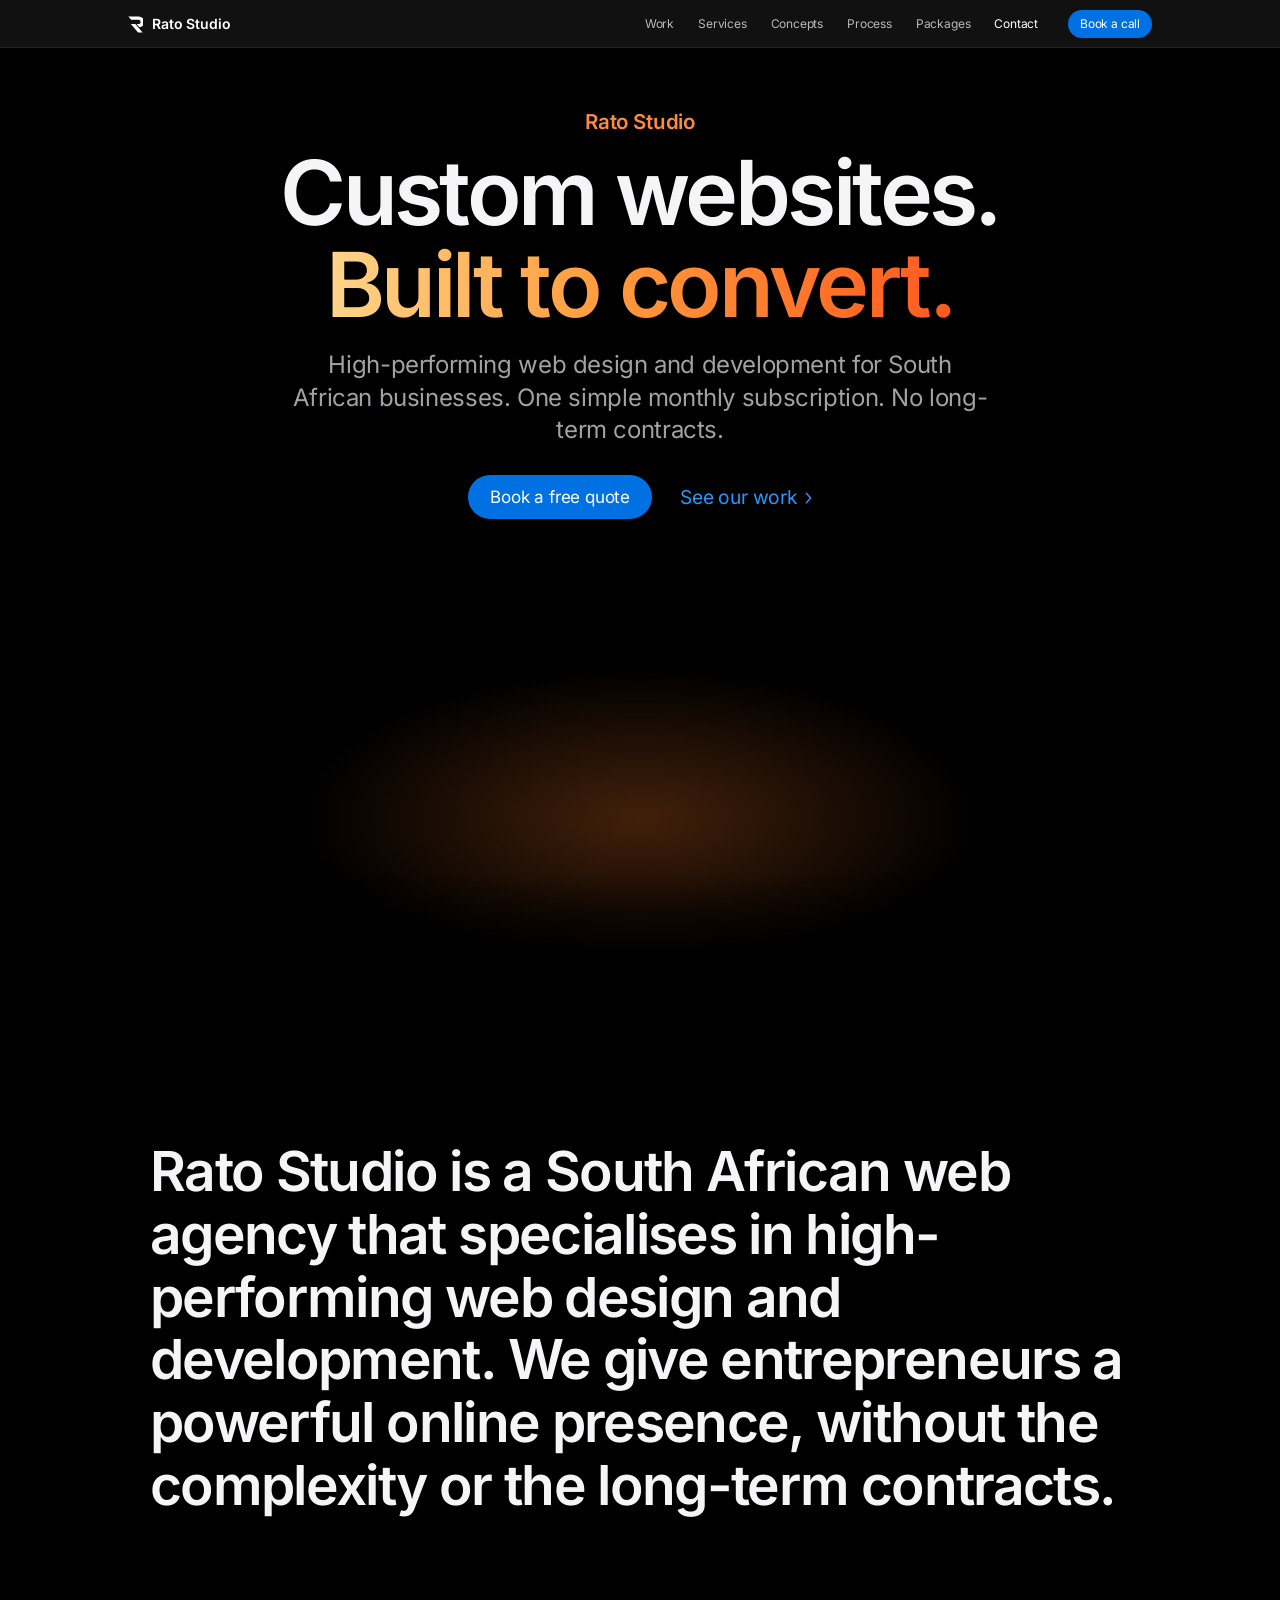
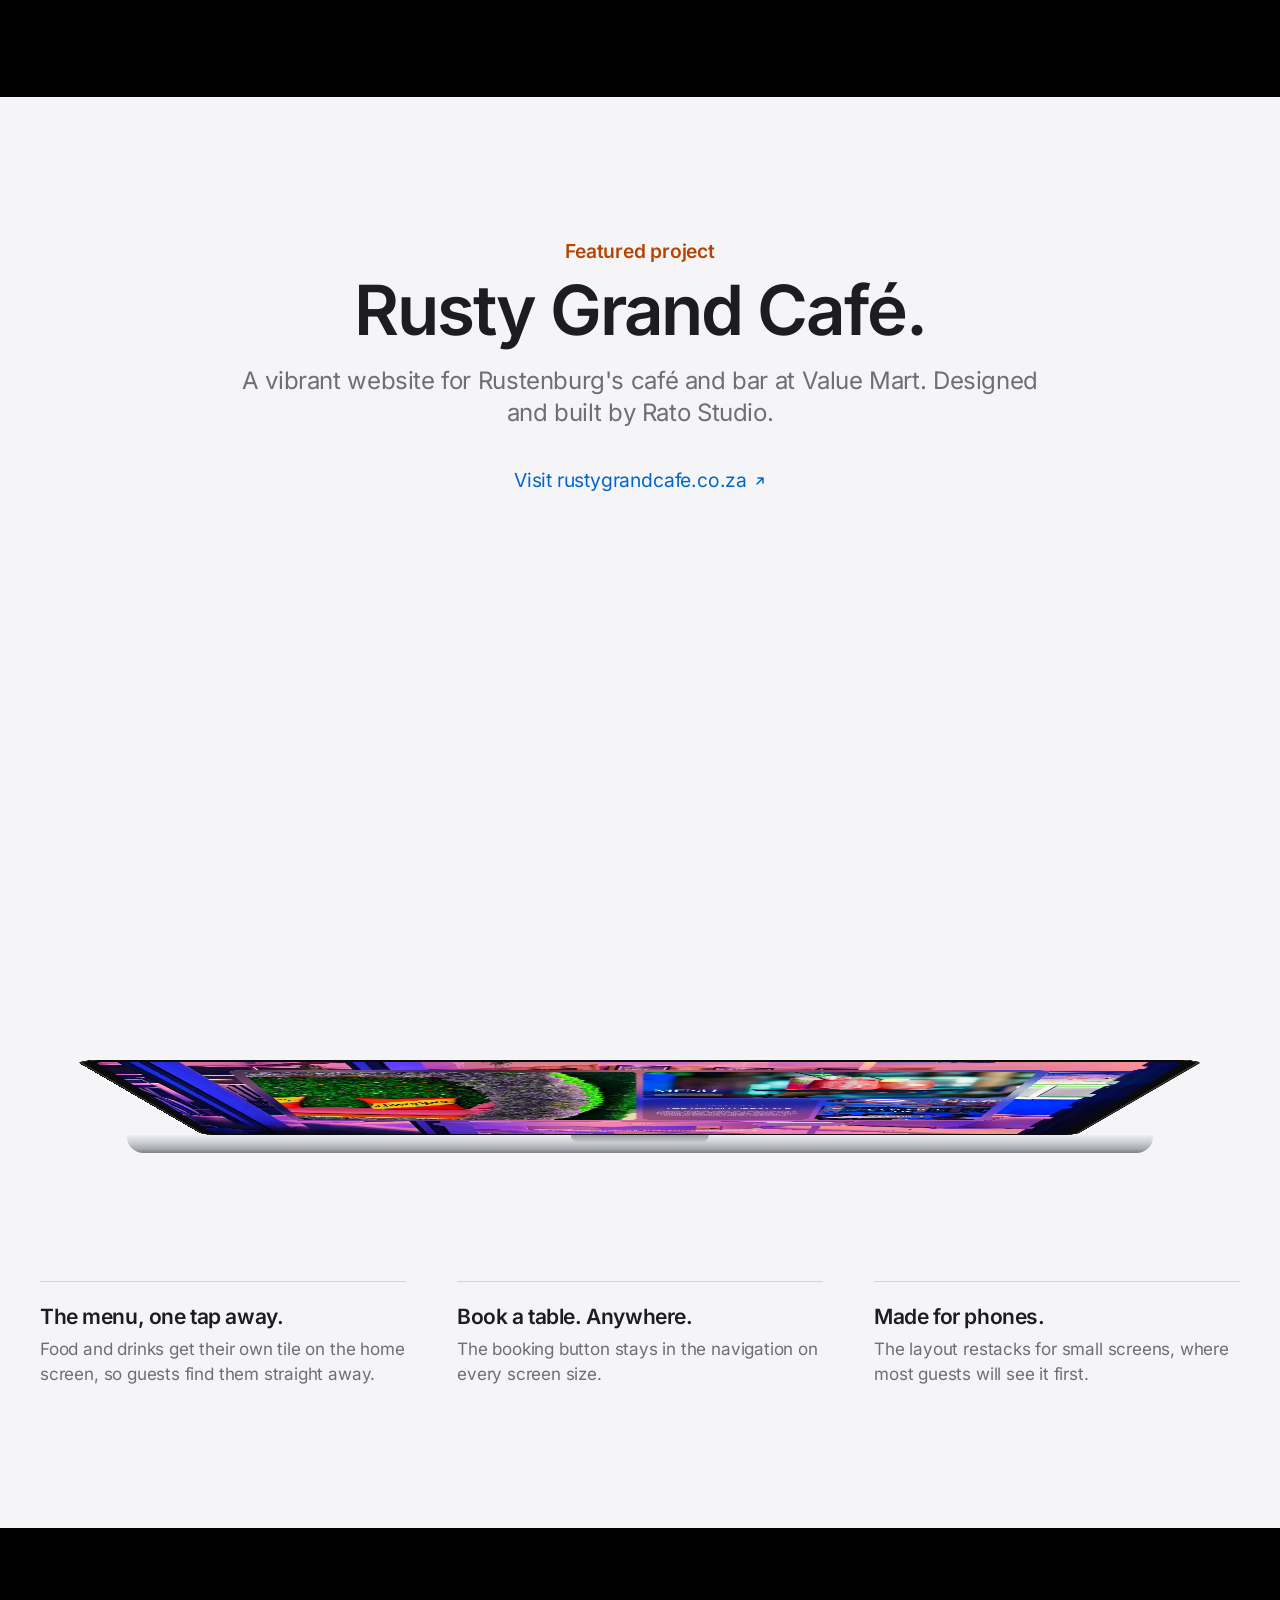
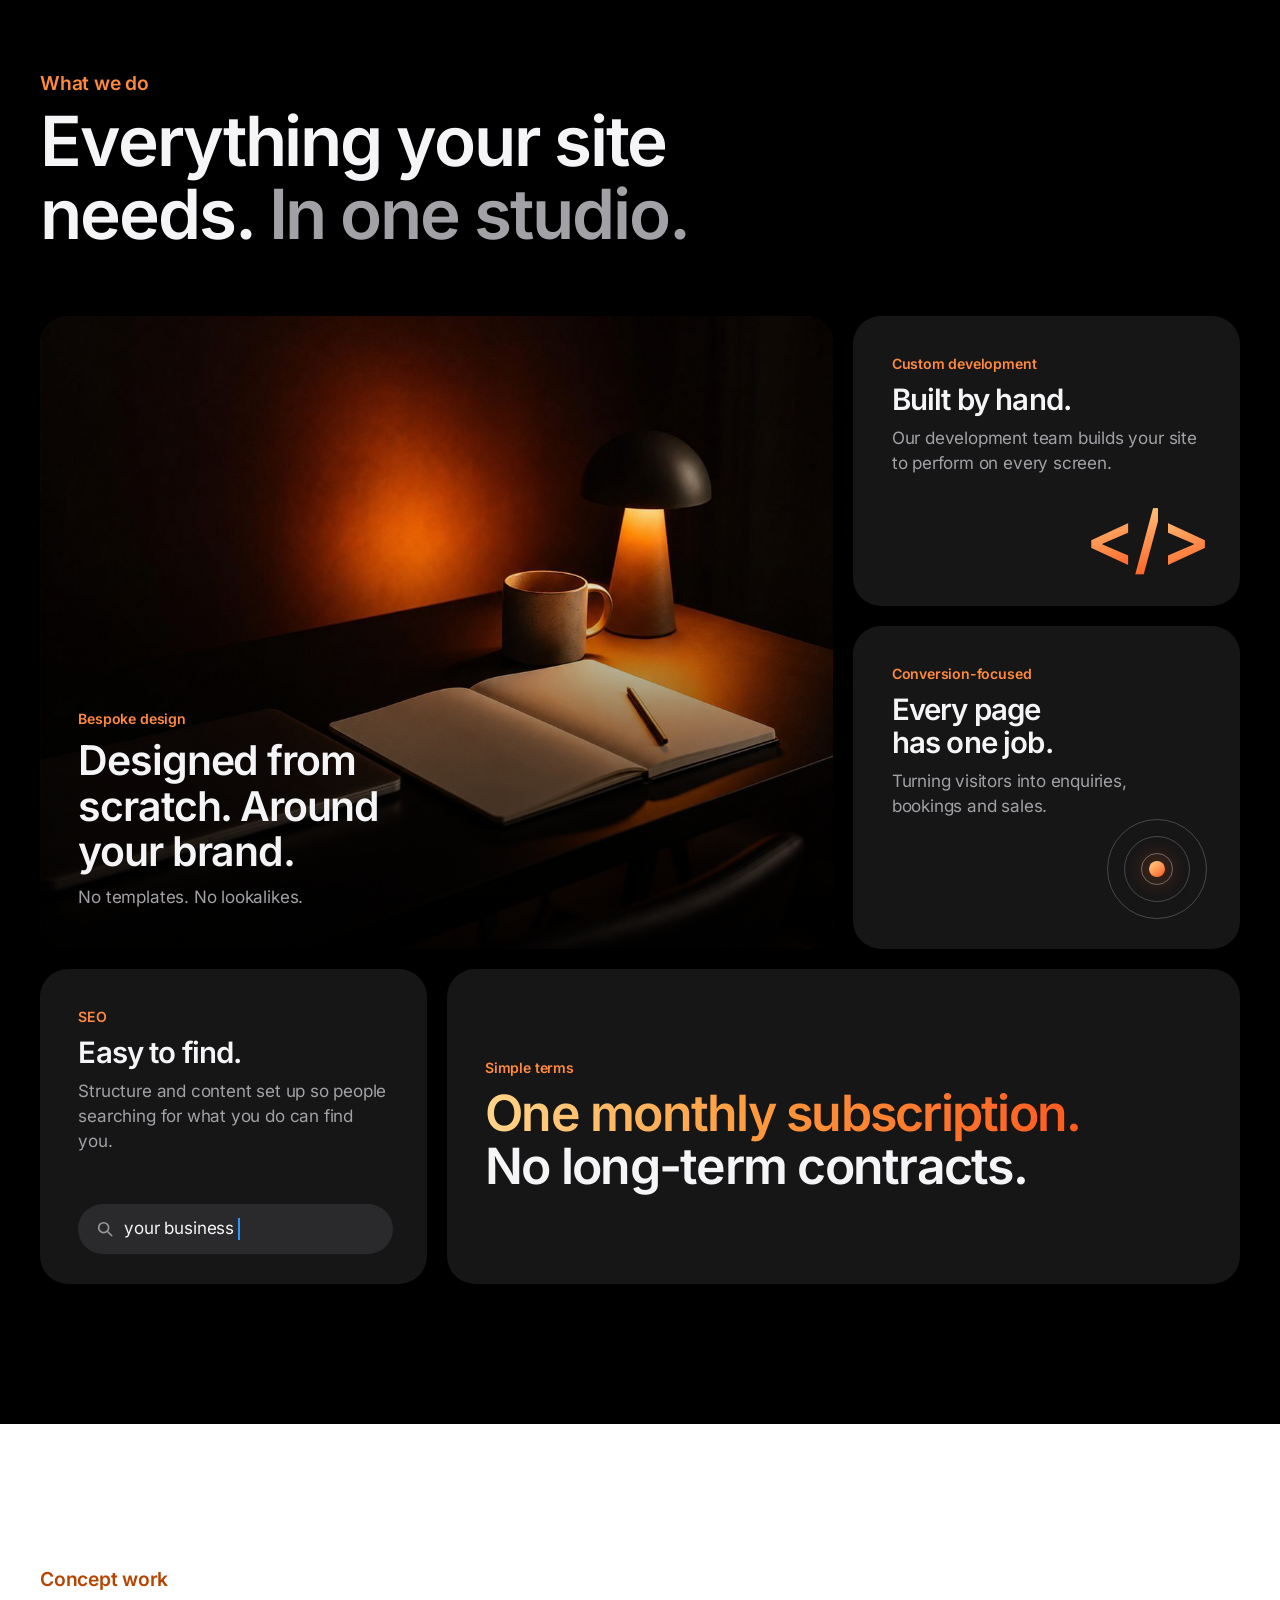
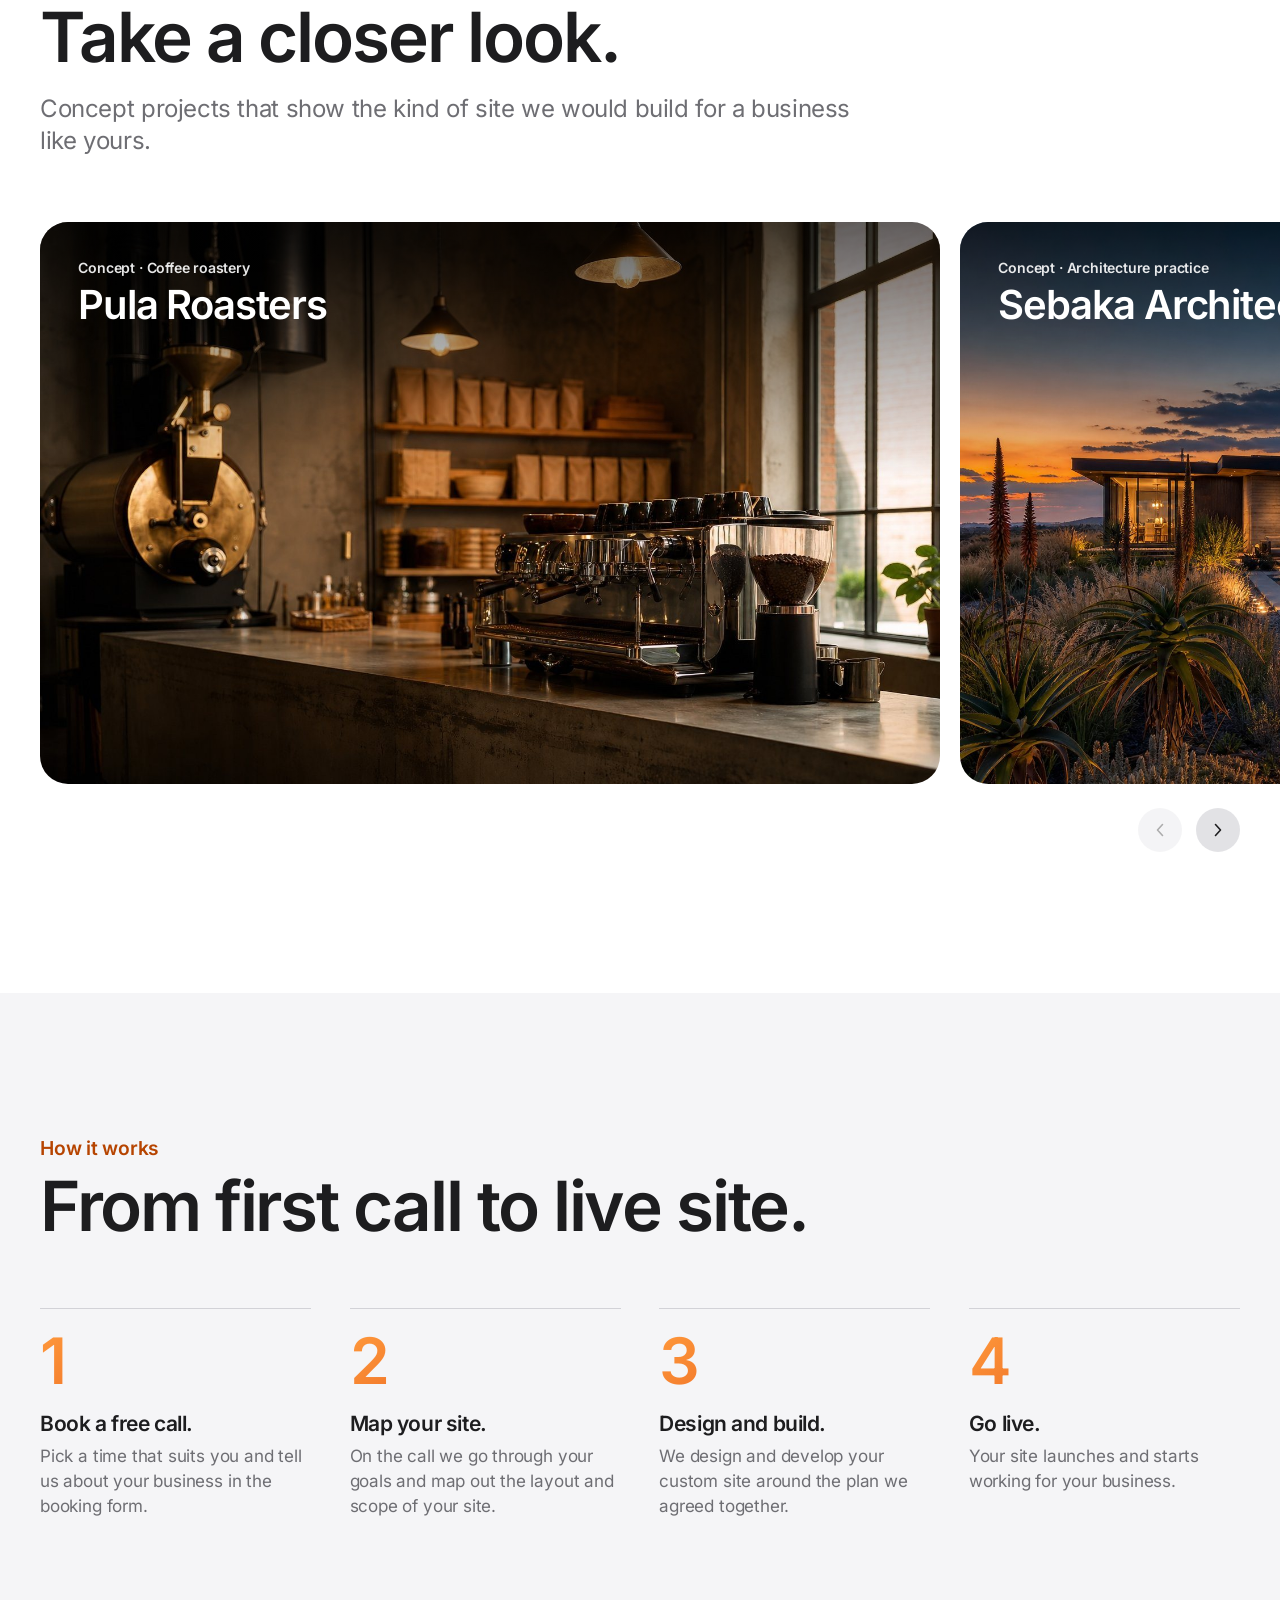
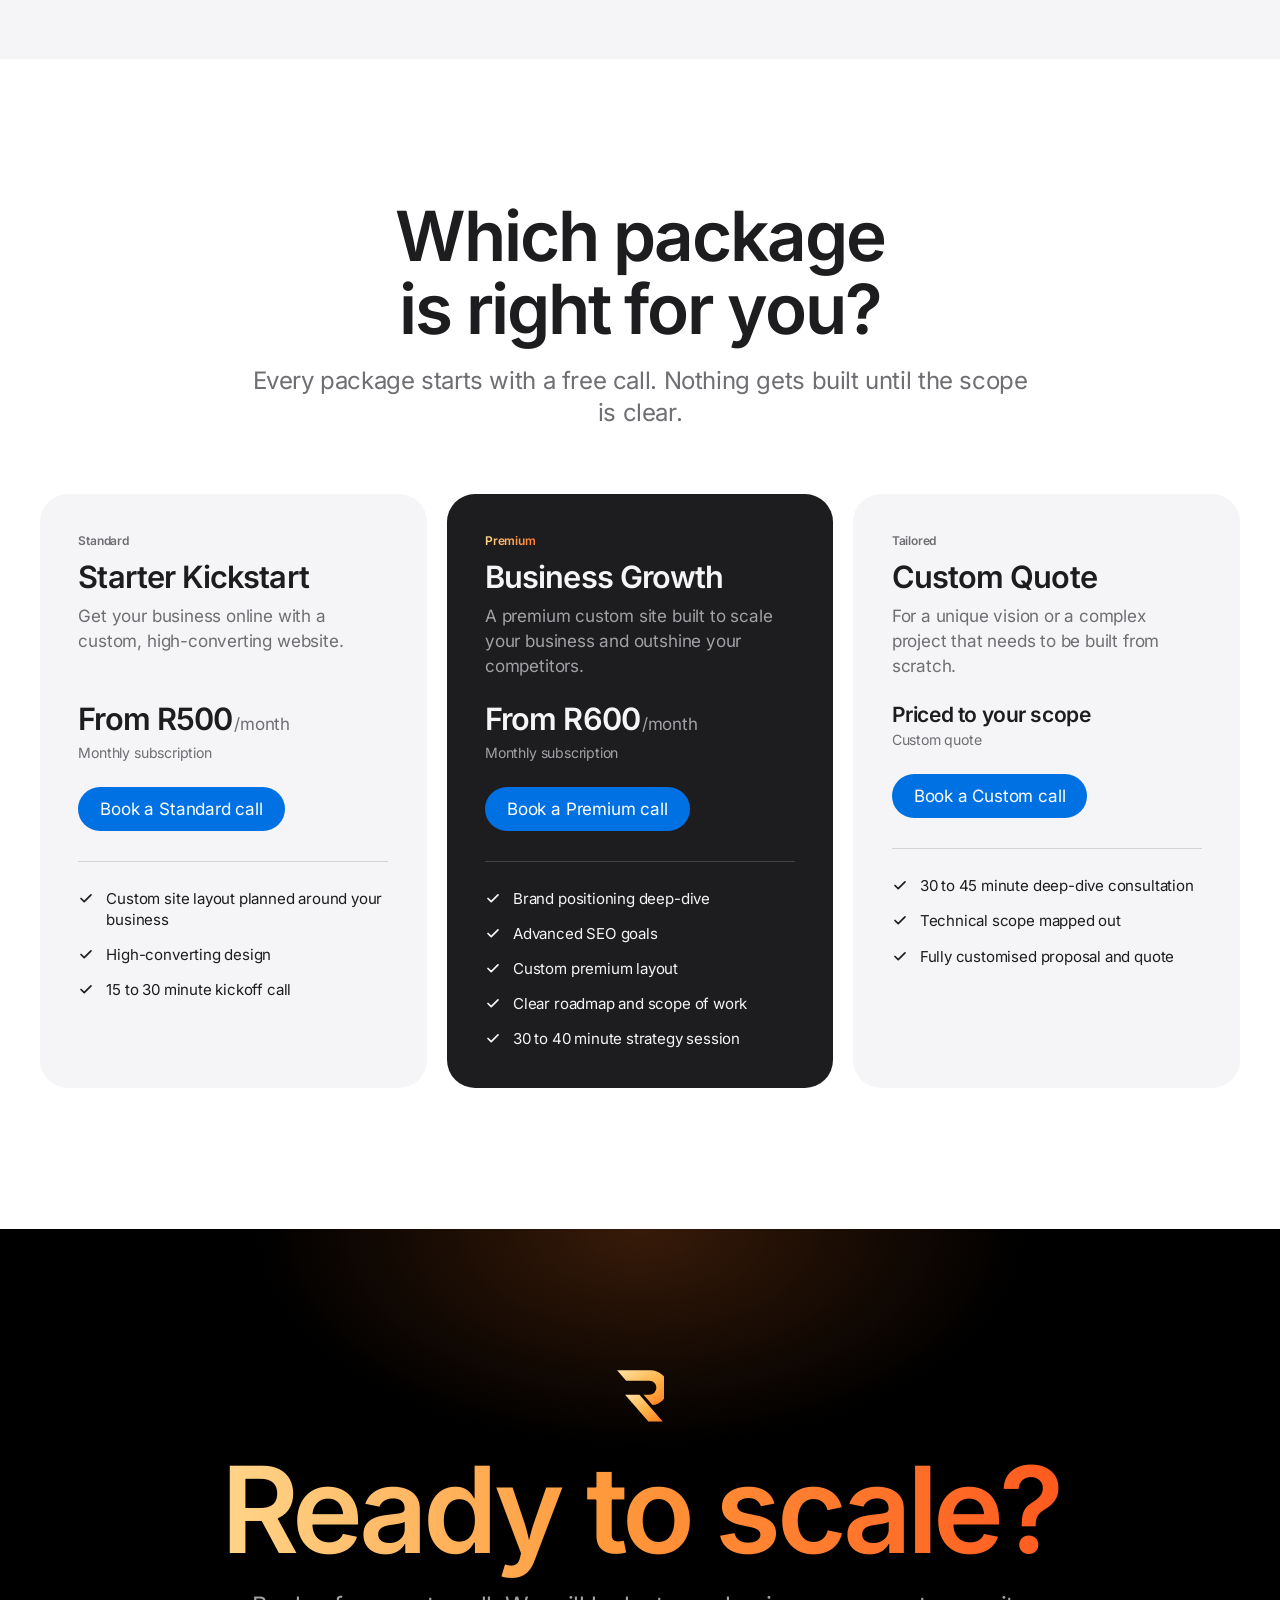
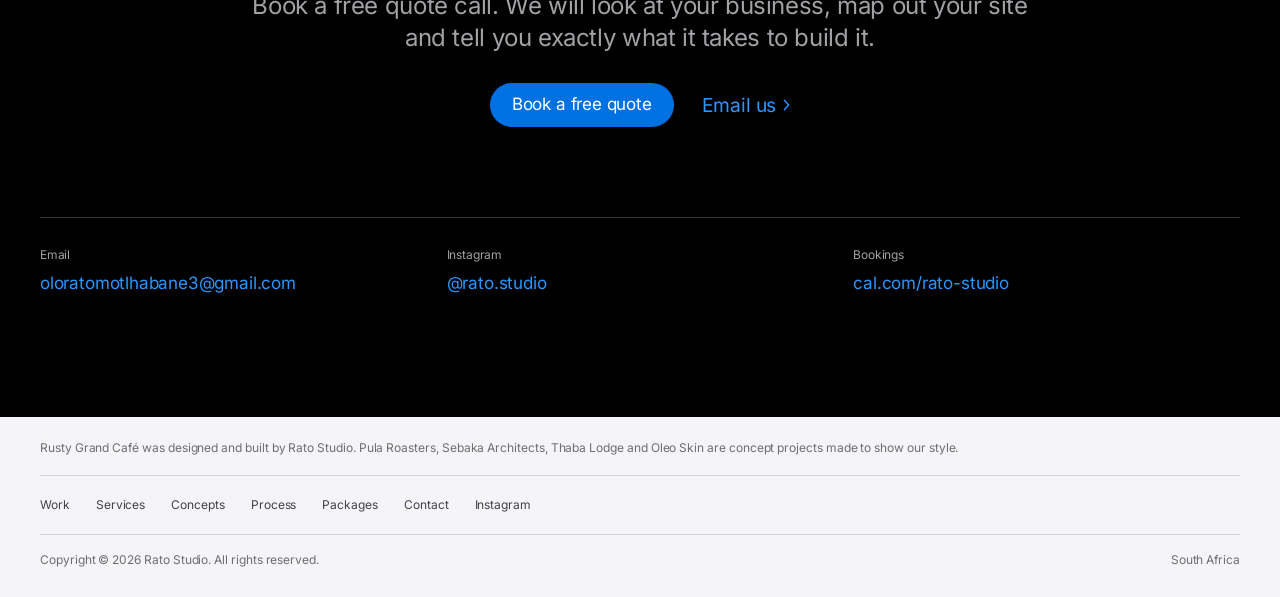
==== commit f2665a5b: "Add files via upload" ====
--- a/index.html
+++ b/index.html
@@ -18,7 +18,7 @@
   <link rel="icon" href="favicon.svg" type="image/svg+xml">
   <link rel="preload" href="assets/fonts/inter-latin-wght-normal.woff2" as="font" type="font/woff2" crossorigin>
   <link rel="stylesheet" href="assets/css/style.css">
-  <script>document.documentElement.classList.add('js');</script>
+  <script>(function(d){d.classList.add('js');setTimeout(function(){if(!window.__rato)d.classList.remove('js')},4000)})(document.documentElement);</script>
 </head>
 <body>
 
@@ -347,6 +347,6 @@
   </div>
 </footer>
 
-<script type="module" src="assets/js/main.js"></script>
+<script defer src="assets/js/main.js?v=4" onerror="document.documentElement.classList.remove('js')"></script>
 </body>
 </html>
--- a/assets/css/style.css
+++ b/assets/css/style.css
@@ -0,0 +1,302 @@
+/* Rato Studio — clean, product-page style */
+
+@font-face { font-family: "Inter"; src: url("../fonts/inter-latin-wght-normal.woff2") format("woff2"); font-weight: 100 900; font-style: normal; font-display: swap; }
+
+:root {
+  --ink: #1d1d1f;
+  --paper: #f5f5f7;
+  --grey: #6e6e73;
+  --grey-dark: #a1a1a6;
+  --line: #d2d2d7;
+  --line-dark: #333336;
+  --tile: #161617;
+  --blue: #0071e3;
+  --blue-hover: #0077ed;
+  --link: #0066cc;
+  --link-dark: #2997ff;
+  --orange: #b64400;
+  --orange-dark: #ff8a3d;
+  --sans: -apple-system, BlinkMacSystemFont, "SF Pro Display", "SF Pro Text", "Inter", "Helvetica Neue", Helvetica, Arial, sans-serif;
+  --ease: cubic-bezier(.2, .8, .2, 1);
+  --nav-h: 48px;
+  --wrap: 1200px;
+  --gutter: clamp(20px, 4vw, 40px);
+}
+
+*, *::before, *::after { box-sizing: border-box; }
+html { scroll-behavior: smooth; -webkit-text-size-adjust: 100%; }
+body { margin: 0; background: #000; color: var(--ink); font-family: var(--sans); font-size: 17px; line-height: 1.47; letter-spacing: -.011em; -webkit-font-smoothing: antialiased; -moz-osx-font-smoothing: grayscale; overflow-x: hidden; }
+img, svg { display: block; max-width: 100%; }
+img { height: auto; }
+h1, h2, h3, p, ul, ol { margin: 0; }
+ul, ol { padding: 0; list-style: none; }
+a { color: inherit; }
+button { font: inherit; }
+[id] { scroll-margin-top: calc(var(--nav-h) + 12px); }
+:focus-visible { outline: 3px solid rgba(0, 125, 250, .75); outline-offset: 3px; border-radius: 4px; }
+::selection { background: rgba(0, 113, 227, .28); }
+
+.skip { position: absolute; left: 12px; top: -60px; z-index: 100; background: #fff; color: var(--ink); padding: 8px 14px; border-radius: 8px; text-decoration: none; font-size: 14px; }
+.skip:focus { top: 8px; }
+
+.wrap { width: min(100% - 2 * var(--gutter), var(--wrap)); margin-inline: auto; }
+.center { text-align: center; }
+
+/* ---------- themes ---------- */
+.dark { background: #000; color: var(--paper); --sub: var(--grey-dark); --a: var(--link-dark); --eyebrow: var(--orange-dark); --hair: var(--line-dark); }
+.light { background: var(--paper); color: var(--ink); --sub: var(--grey); --a: var(--link); --eyebrow: var(--orange); --hair: var(--line); }
+.white { background: #fff; color: var(--ink); --sub: var(--grey); --a: var(--link); --eyebrow: var(--orange); --hair: var(--line); }
+
+/* ---------- type ---------- */
+h1, h2, h3 { font-weight: 600; text-wrap: balance; }
+.display { font-size: clamp(2.25rem, 5.4vw, 4.5rem); line-height: 1.06; letter-spacing: -.03em; }
+.display.huge { font-size: clamp(3rem, 9.4vw, 7.5rem); line-height: 1.02; letter-spacing: -.04em; }
+.dim { color: var(--sub); }
+.eyebrow { font-size: clamp(1.06rem, 1.5vw, 1.31rem); font-weight: 600; color: var(--eyebrow); letter-spacing: -.012em; margin-bottom: 8px; }
+.intro { font-size: clamp(1.125rem, 1.9vw, 1.5rem); line-height: 1.36; letter-spacing: -.016em; color: var(--sub); max-width: 34em; text-wrap: pretty; }
+.center .intro { margin-inline: auto; }
+.grad { background: linear-gradient(90deg, #ffd58a 0%, #ff9a3c 45%, #ff5a1f 100%); -webkit-background-clip: text; background-clip: text; color: transparent; }
+
+/* ---------- actions ---------- */
+.actions { display: flex; flex-wrap: wrap; align-items: center; gap: 12px 28px; margin-top: 28px; }
+.center .actions { justify-content: center; }
+.pill { display: inline-flex; align-items: center; justify-content: center; min-height: 44px; padding: 0 22px; border-radius: 980px; background: var(--blue); color: #fff; font-size: 17px; font-weight: 400; text-decoration: none; white-space: nowrap; transition: background-color .2s, transform .2s var(--ease); }
+.pill:hover { background: var(--blue-hover); }
+.pill:active { transform: scale(.97); }
+.pill-sm { min-height: 28px; padding: 0 12px; font-size: 12px; }
+.more { display: inline-flex; align-items: center; gap: 7px; min-height: 44px; color: var(--a); font-size: clamp(1.06rem, 1.5vw, 1.31rem); text-decoration: none; }
+.more svg { width: 7px; height: 12px; margin-top: 1px; transition: transform .25s var(--ease); }
+.more svg.ext { width: 12px; height: 12px; }
+.more:hover { text-decoration: underline; text-underline-offset: 3px; }
+.more:hover svg { transform: translateX(3px); }
+
+/* ---------- nav ---------- */
+.nav { position: fixed; inset: 0 0 auto 0; z-index: 50; height: var(--nav-h); color: rgba(255, 255, 255, .86); }
+.nav::before { content: ""; position: absolute; inset: 0; z-index: -2; background: rgba(22, 22, 23, .8); -webkit-backdrop-filter: saturate(180%) blur(20px); backdrop-filter: saturate(180%) blur(20px); border-bottom: 1px solid rgba(255, 255, 255, .08); }
+.nav-in { width: min(100% - 2 * var(--gutter), 1024px); height: 100%; margin-inline: auto; display: flex; align-items: center; gap: 8px; }
+.nav-brand { display: inline-flex; align-items: center; gap: 9px; height: 100%; margin-right: auto; text-decoration: none; color: #fff; font-size: 14px; font-weight: 600; letter-spacing: -.01em; }
+.nav-brand svg { width: 15px; height: 17px; fill: currentColor; }
+.nav-links { display: flex; height: 100%; }
+.nav-links a { display: flex; align-items: center; padding: 0 12px; font-size: 12px; text-decoration: none; opacity: .82; transition: opacity .2s; }
+.nav-links a:hover, .nav-links a.active { opacity: 1; color: #fff; }
+.nav-cta { margin-left: 10px; }
+.nav-toggle { display: none; width: 44px; height: 44px; margin-right: -12px; background: none; border: 0; padding: 0; cursor: pointer; position: relative; color: inherit; }
+.nav-toggle span { position: absolute; left: 13px; width: 18px; height: 1.5px; background: currentColor; transition: transform .3s var(--ease), top .3s var(--ease); }
+.nav-toggle span:nth-child(1) { top: 18px; }
+.nav-toggle span:nth-child(2) { top: 25px; }
+.nav-toggle[aria-expanded="true"] span:nth-child(1) { top: 21.5px; transform: rotate(45deg); }
+.nav-toggle[aria-expanded="true"] span:nth-child(2) { top: 21.5px; transform: rotate(-45deg); }
+
+/* ---------- hero ---------- */
+.hero { position: relative; padding: calc(var(--nav-h) + clamp(36px, 6.5vh, 80px)) 0 0; text-align: center; overflow: hidden; }
+.hero-copy { width: min(100% - 2 * var(--gutter), 980px); margin-inline: auto; position: relative; z-index: 2; transform: translate3d(0, calc(var(--hp, 0) * -40px), 0); opacity: calc(1 - var(--hp, 0) * 1.5); }
+.hero-name { font-size: clamp(1.06rem, 1.6vw, 1.5rem); font-weight: 600; color: var(--orange-dark); margin-bottom: 10px; }
+.hero h1 { font-size: clamp(2.75rem, 7vw, 5.6rem); line-height: 1.03; letter-spacing: -.04em; }
+.hero .intro { margin: 18px auto 0; max-width: 30em; }
+.hero .actions { justify-content: center; }
+.hero-stage { position: relative; height: clamp(300px, 52vh, 600px); margin-top: clamp(0px, 1vh, 16px); }
+.hero-stage::before { content: ""; position: absolute; inset: 0; background: radial-gradient(38% 46% at 50% 62%, rgba(255, 122, 40, .26), transparent 70%); }
+.hero-stage canvas { position: absolute; inset: 0; width: 100%; height: 100%; opacity: 0; transition: opacity 1.4s ease; }
+.hero.scene-ready canvas { opacity: 1; }
+.hero-fallback { position: absolute; left: 50%; top: 46%; height: 62%; width: auto; transform: translate(-50%, -50%); display: none; filter: drop-shadow(0 30px 60px rgba(255, 110, 30, .35)); }
+.hero.no-webgl .hero-fallback { display: block; }
+.hero::after { content: ""; position: absolute; inset: auto 0 0 0; height: 120px; background: linear-gradient(180deg, transparent, #000); pointer-events: none; }
+
+.hero-copy > * { animation: rise 1.1s var(--ease) both; }
+.hero-copy > :nth-child(2) { animation-delay: .08s; }
+.hero-copy > :nth-child(3) { animation-delay: .18s; }
+.hero-copy > :nth-child(4) { animation-delay: .28s; }
+@keyframes rise { from { opacity: 0; transform: translate3d(0, 28px, 0); } to { opacity: 1; transform: none; } }
+
+/* ---------- statement ---------- */
+.statement { padding: clamp(80px, 16vh, 180px) 0 clamp(100px, 20vh, 220px); }
+.words { width: min(100% - 2 * var(--gutter), 980px); margin-inline: auto; font-size: clamp(1.75rem, 4.3vw, 3.5rem); font-weight: 600; line-height: 1.14; letter-spacing: -.03em; color: var(--paper); }
+.js .words .w { color: #3d3d41; transition: color .45s ease; }
+.js .words .w.on { color: var(--paper); }
+
+/* ---------- sections ---------- */
+.section { padding: clamp(84px, 11vw, 150px) 0; position: relative; }
+.head { margin-bottom: clamp(40px, 5vw, 72px); max-width: 900px; }
+.head.center { margin-inline: auto; }
+.head .intro { margin-top: 18px; }
+.center > .intro { margin-top: 18px; }
+
+.js [data-reveal] { opacity: 0; transform: translate3d(0, 34px, 0); }
+.js [data-reveal].in { opacity: 1; transform: none; transition: opacity 1s ease var(--d, 0s), transform 1.1s var(--ease) var(--d, 0s); }
+.js .tile[data-reveal], .js .plan[data-reveal] { transform: translate3d(0, 34px, 0) scale(.97); }
+.js .tile[data-reveal].in, .js .plan[data-reveal].in { transform: none; }
+
+/* ---------- featured project: devices ---------- */
+.devices { --open: 1; position: relative; width: min(100% - 2 * var(--gutter), 1060px); margin: clamp(44px, 6vw, 84px) auto 0; padding-bottom: 3%; }
+.mac { width: 82%; margin-inline: auto; }
+.mac-lid {
+  background: #0a0a0b; padding: 1.5% 1.5% 1.9%; border-radius: 2.6% / 4%;
+  box-shadow: inset 0 0 0 2px #3a3a3e, 0 0 0 1px #000;
+  transform-origin: 50% 100%;
+  transform: perspective(2400px) rotateX(calc((1 - var(--open)) * -84deg));
+  will-change: transform;
+}
+.mac-screen { aspect-ratio: 16 / 10; border-radius: .9% / 1.4%; overflow: hidden; background: #000; }
+.mac-screen img { width: 100%; height: 100%; object-fit: cover; opacity: calc((var(--open) - .5) * 2.4); }
+.mac-base { position: relative; width: 118%; margin-left: -9%; padding-bottom: 2.05%; background: linear-gradient(180deg, #eceef1 0%, #cfd1d6 38%, #a9abb1 76%, #7f8187 100%); border-radius: 0 0 1.6% 1.6% / 0 0 90% 90%; box-shadow: 0 34px 44px -20px rgba(0, 0, 0, .38); }
+.mac-base i { position: absolute; left: 50%; top: 0; width: 13.5%; height: 40%; transform: translateX(-50%); background: linear-gradient(180deg, #9c9ea4, #c6c8cd); border-radius: 0 0 10px 10px; }
+.phone {
+  position: absolute; right: 0; bottom: 0; width: 17.5%; padding: .9%; background: #101012; border-radius: 15.5% / 7.2%;
+  box-shadow: inset 0 0 0 1.5px #48484c, 0 34px 60px -22px rgba(0, 0, 0, .5);
+  transform: translate3d(0, calc((1 - var(--open)) * 110px), 0); opacity: calc(var(--open) * 2.2 - 1.2);
+  will-change: transform;
+}
+.phone-screen { position: relative; aspect-ratio: 390 / 844; border-radius: 13% / 6%; overflow: hidden; background: #000; }
+.phone-screen img { width: 100%; height: 100%; object-fit: cover; object-position: top; }
+.phone-screen::before { content: ""; position: absolute; z-index: 1; left: 50%; top: 1.6%; width: 30%; height: 3.1%; transform: translateX(-50%); background: #000; border-radius: 99px; }
+
+.facts { display: grid; grid-template-columns: repeat(3, 1fr); gap: 28px clamp(24px, 4vw, 56px); margin-top: clamp(56px, 7vw, 100px); }
+.facts li { border-top: 1px solid var(--hair); padding-top: 22px; }
+.facts h3 { font-size: 1.31rem; letter-spacing: -.02em; line-height: 1.2; margin-bottom: 8px; }
+.facts p { color: var(--sub); max-width: 30em; }
+
+/* ---------- services: bento ---------- */
+.bento { display: grid; grid-template-columns: repeat(3, 1fr); grid-auto-rows: minmax(280px, auto); gap: 20px; }
+.tile { position: relative; overflow: hidden; display: flex; flex-direction: column; padding: clamp(26px, 3vw, 40px); background: var(--tile); border-radius: 28px; }
+.t-a { grid-column: span 2; grid-row: span 2; }
+.t-e { grid-column: span 2; }
+.tile-copy { position: relative; z-index: 2; max-width: 22em; }
+.tile-label { font-size: .88rem; font-weight: 600; color: var(--orange-dark); margin-bottom: 8px; }
+.tile h3 { font-size: clamp(1.5rem, 2.3vw, 1.9rem); line-height: 1.12; letter-spacing: -.028em; margin-bottom: 10px; }
+.tile p:not(.tile-label) { color: var(--grey-dark); }
+.tile-photo { justify-content: flex-end; min-height: 460px; }
+.tile-photo img { position: absolute; inset: 0; width: 100%; height: 100%; object-fit: cover; object-position: 60% 60%; transition: transform 1.6s var(--ease); }
+.tile-photo:hover img { transform: scale(1.04); }
+.tile-photo::after { content: ""; position: absolute; inset: 0; z-index: 1; background: linear-gradient(180deg, transparent 35%, rgba(0, 0, 0, .86) 100%); }
+.tile-photo h3 { font-size: clamp(1.75rem, 3.2vw, 2.75rem); max-width: 12em; }
+.tile-type { justify-content: center; }
+.tile-type h3 { font-size: clamp(1.9rem, 3.9vw, 3.25rem); line-height: 1.08; letter-spacing: -.035em; margin: 0; }
+
+.art { position: absolute; z-index: 1; right: clamp(22px, 2.6vw, 34px); bottom: clamp(20px, 2.4vw, 30px); }
+.art-code { display: flex; gap: 2px; font-size: 76px; font-weight: 600; line-height: 1; letter-spacing: -.06em; }
+.art-code span { background: linear-gradient(160deg, #ffd58a, #ff5a1f); -webkit-background-clip: text; background-clip: text; color: transparent; transition: transform .6s var(--ease); }
+.tile:hover .art-code span:first-child { transform: translateX(-8px); }
+.tile:hover .art-code span:last-child { transform: translateX(8px); }
+.art-target { width: 100px; height: 100px; }
+.art-target i { position: absolute; inset: 0; border: 1.5px solid #48484c; border-radius: 50%; transition: transform .7s var(--ease), border-color .7s; }
+.art-target i:nth-child(2) { inset: 17px; }
+.art-target i:nth-child(3) { inset: 34px; border-color: #6a6a6e; }
+.art-target b { position: absolute; left: 50%; top: 50%; width: 16px; height: 16px; margin: -8px 0 0 -8px; border-radius: 50%; background: linear-gradient(140deg, #ffd58a, #ff5a1f); box-shadow: 0 0 24px rgba(255, 110, 40, .8); }
+.tile:hover .art-target i:nth-child(1) { transform: scale(1.1); }
+.tile:hover .art-target i:nth-child(3) { transform: scale(.86); border-color: #ff8a3d; }
+.art-search { left: clamp(26px, 3vw, 40px); display: flex; align-items: center; gap: 10px; height: 50px; padding: 0 18px; border-radius: 25px; background: #2a2a2c; font-size: 1.06rem; color: #f5f5f7; }
+.art-search svg { width: 18px; height: 18px; fill: none; stroke: #98989d; stroke-width: 1.8; stroke-linecap: round; flex: none; }
+.art-search em { width: 2px; height: 22px; margin-left: -6px; background: var(--link-dark); animation: caret 1.1s steps(1) infinite; }
+@keyframes caret { 50% { opacity: 0; } }
+.t-b, .t-c, .t-d { padding-bottom: 130px; }
+
+/* ---------- concepts: gallery ---------- */
+.gallery { overflow-x: auto; scroll-snap-type: x mandatory; scrollbar-width: none; -webkit-overflow-scrolling: touch; outline-offset: -3px; }
+.gallery::-webkit-scrollbar { display: none; }
+.gallery-track { display: flex; gap: 20px; width: max-content; padding-inline: max(var(--gutter), calc((100vw - var(--wrap)) / 2)); }
+.g-card { position: relative; flex: none; width: min(84vw, 900px); aspect-ratio: 16 / 10; border-radius: 28px; overflow: hidden; scroll-snap-align: center; background: #111; color: #fff; }
+.g-card img { width: 100%; height: 100%; object-fit: cover; }
+.g-card::after { content: ""; position: absolute; inset: 0; background: linear-gradient(180deg, rgba(0, 0, 0, .62) 0%, rgba(0, 0, 0, 0) 46%); }
+.g-cap { position: absolute; z-index: 1; left: clamp(22px, 3vw, 40px); top: clamp(20px, 3vw, 36px); right: 24px; }
+.g-cap p { font-size: .88rem; font-weight: 600; opacity: .9; margin-bottom: 4px; }
+.g-cap h3 { font-size: clamp(1.6rem, 3.2vw, 2.5rem); line-height: 1.08; letter-spacing: -.03em; }
+.paddles { display: flex; justify-content: flex-end; gap: 14px; margin-top: 24px; }
+.paddle { width: 44px; height: 44px; display: grid; place-items: center; border: 0; border-radius: 50%; background: rgba(210, 210, 215, .64); color: var(--ink); cursor: pointer; transition: background-color .2s, opacity .2s, transform .2s var(--ease); }
+.paddle svg { width: 8px; height: 14px; }
+.paddle:first-child svg { transform: rotate(180deg); }
+.paddle:hover:not(:disabled) { background: rgba(190, 190, 196, .8); }
+.paddle:active:not(:disabled) { transform: scale(.94); }
+.paddle:disabled { opacity: .36; cursor: default; }
+
+/* ---------- process ---------- */
+.steps { display: grid; grid-template-columns: repeat(4, 1fr); gap: 32px clamp(20px, 3vw, 40px); }
+.steps li { border-top: 1px solid var(--hair); padding-top: 20px; }
+.num { display: block; font-size: clamp(3rem, 5vw, 4.25rem); font-weight: 600; line-height: 1; letter-spacing: -.04em; margin-bottom: 18px; background: linear-gradient(140deg, #ff9a3c, #d93a0b); -webkit-background-clip: text; background-clip: text; color: transparent; }
+.steps h3 { font-size: 1.31rem; letter-spacing: -.02em; line-height: 1.2; margin-bottom: 8px; }
+.steps p { color: var(--sub); }
+
+/* ---------- packages ---------- */
+.plans { display: grid; grid-template-columns: repeat(3, 1fr); gap: 20px; align-items: stretch; }
+.plan { display: flex; flex-direction: column; align-items: flex-start; padding: clamp(28px, 3vw, 40px); border-radius: 28px; background: var(--paper); }
+.plan-flag { font-size: .75rem; font-weight: 600; color: var(--grey); margin-bottom: 10px; }
+.plan h3 { font-size: clamp(1.6rem, 2.4vw, 2rem); letter-spacing: -.03em; line-height: 1.1; margin-bottom: 10px; }
+.plan-desc { color: var(--grey); min-height: 4.5em; }
+.plan-price { margin: 22px 0 22px; }
+.plan-price strong { display: block; font-size: 1.31rem; font-weight: 600; letter-spacing: -.02em; line-height: 1.2; }
+.plan-price span { font-size: .88rem; color: var(--grey); }
+.plan-price strong.amount { font-size: clamp(1.75rem, 2.4vw, 2.1rem); letter-spacing: -.03em; line-height: 1.1; margin-bottom: 4px; }
+.plan-price strong.amount small { font-size: 1.06rem; font-weight: 400; letter-spacing: -.01em; margin-left: 2px; color: var(--grey); }
+.plan-pro .plan-price strong.amount small { color: var(--grey-dark); }
+.ticks { width: 100%; margin-top: 30px; padding-top: 26px; border-top: 1px solid var(--line); display: grid; gap: 14px; }
+.ticks li { display: grid; grid-template-columns: 16px 1fr; gap: 12px; font-size: .94rem; line-height: 1.4; }
+.ticks svg { width: 16px; height: 16px; margin-top: 2px; }
+.plan-pro { background: var(--ink); color: var(--paper); }
+.plan-pro .plan-flag { background: linear-gradient(90deg, #ffd58a, #ff7a2b); -webkit-background-clip: text; background-clip: text; color: transparent; }
+.plan-pro .plan-desc, .plan-pro .plan-price span { color: var(--grey-dark); }
+.plan-pro .ticks { border-color: #424245; }
+
+/* ---------- contact ---------- */
+.cta { padding-bottom: clamp(72px, 9vw, 120px); overflow: hidden; }
+.cta::before { content: ""; position: absolute; left: 50%; top: 0; width: 1100px; height: 520px; transform: translateX(-50%); background: radial-gradient(50% 60% at 50% 0%, rgba(255, 122, 40, .22), transparent 70%); pointer-events: none; }
+.cta .wrap { position: relative; }
+.cta-mark { width: 48px; height: 54px; margin: 0 auto 26px; }
+.contacts { display: grid; grid-template-columns: repeat(3, 1fr); gap: 20px; margin-top: clamp(56px, 7vw, 96px); padding-top: 28px; border-top: 1px solid var(--hair); text-align: left; }
+.contacts span { display: block; font-size: .75rem; color: var(--grey-dark); margin-bottom: 2px; }
+.contacts a { display: inline-block; padding: 6px 0; color: var(--link-dark); text-decoration: none; overflow-wrap: anywhere; }
+.contacts a:hover { text-decoration: underline; text-underline-offset: 3px; }
+
+/* ---------- footer ---------- */
+.footer { background: var(--paper); color: var(--grey); font-size: 12px; line-height: 1.5; letter-spacing: -.005em; padding: 22px 0 28px; position: relative; }
+.footnote { padding-bottom: 18px; border-bottom: 1px solid var(--line); max-width: none; }
+.footer-links { display: flex; flex-wrap: wrap; gap: 4px 26px; padding: 14px 0; border-bottom: 1px solid var(--line); }
+.footer-links a { color: #424245; text-decoration: none; padding: 6px 0; }
+.footer-links a:hover { text-decoration: underline; }
+.footer-base { display: flex; flex-wrap: wrap; justify-content: space-between; gap: 6px 24px; padding-top: 16px; }
+
+/* ---------- responsive ---------- */
+@media (max-width: 900px) {
+  .bento { grid-template-columns: repeat(2, 1fr); }
+  .t-a { grid-column: span 2; grid-row: auto; }
+  .t-e { grid-column: auto; }
+  .steps { grid-template-columns: repeat(2, 1fr); }
+  .plans { grid-template-columns: 1fr; max-width: 560px; margin-inline: auto; }
+  .plan-desc { min-height: 0; }
+}
+
+@media (max-width: 833px) {
+  .nav-links { position: fixed; inset: 0; z-index: -1; flex-direction: column; height: auto; padding: calc(var(--nav-h) + 28px) 36px 40px; background: #000; opacity: 0; visibility: hidden; transition: opacity .3s, visibility .3s; overflow-y: auto; }
+  .nav-links a { display: block; padding: 10px 0; font-size: 28px; font-weight: 600; letter-spacing: -.03em; color: #f5f5f7; opacity: 0; transform: translateY(-10px); transition: opacity .4s, transform .5s var(--ease); }
+  .nav.open .nav-links { opacity: 1; visibility: visible; }
+  .nav.open .nav-links a { opacity: 1; transform: none; }
+  .nav.open .nav-links a:nth-child(2) { transition-delay: .03s; }
+  .nav.open .nav-links a:nth-child(3) { transition-delay: .06s; }
+  .nav.open .nav-links a:nth-child(4) { transition-delay: .09s; }
+  .nav.open .nav-links a:nth-child(5) { transition-delay: .12s; }
+  .nav.open .nav-links a:nth-child(6) { transition-delay: .15s; }
+  .nav-toggle { display: block; }
+  .nav-cta { margin-right: 4px; }
+  .facts { grid-template-columns: 1fr; }
+  .contacts { grid-template-columns: 1fr; }
+}
+
+@media (max-width: 640px) {
+  .bento { grid-template-columns: 1fr; }
+  .t-a, .t-e { grid-column: auto; }
+  .tile-photo { min-height: 420px; }
+  .steps { grid-template-columns: 1fr; }
+  .mac { width: 100%; }
+  .mac-base { width: 108%; margin-left: -4%; }
+  .phone { width: 24%; right: -1%; bottom: -2%; }
+  .devices { padding-bottom: 6%; }
+  .g-card { aspect-ratio: 4 / 5; width: 82vw; }
+  .hero .actions { flex-direction: column; gap: 4px; }
+  .actions { gap: 6px 24px; }
+}
+
+@media (prefers-reduced-motion: reduce) {
+  html { scroll-behavior: auto; }
+  *, *::before, *::after { animation: none !important; transition-duration: .01ms !important; transition-delay: 0s !important; }
+  .js [data-reveal], .js .tile[data-reveal], .js .plan[data-reveal] { opacity: 1; transform: none; }
+  .js .words .w { color: var(--paper); }
+  .hero-copy { transform: none; opacity: 1; }
+}
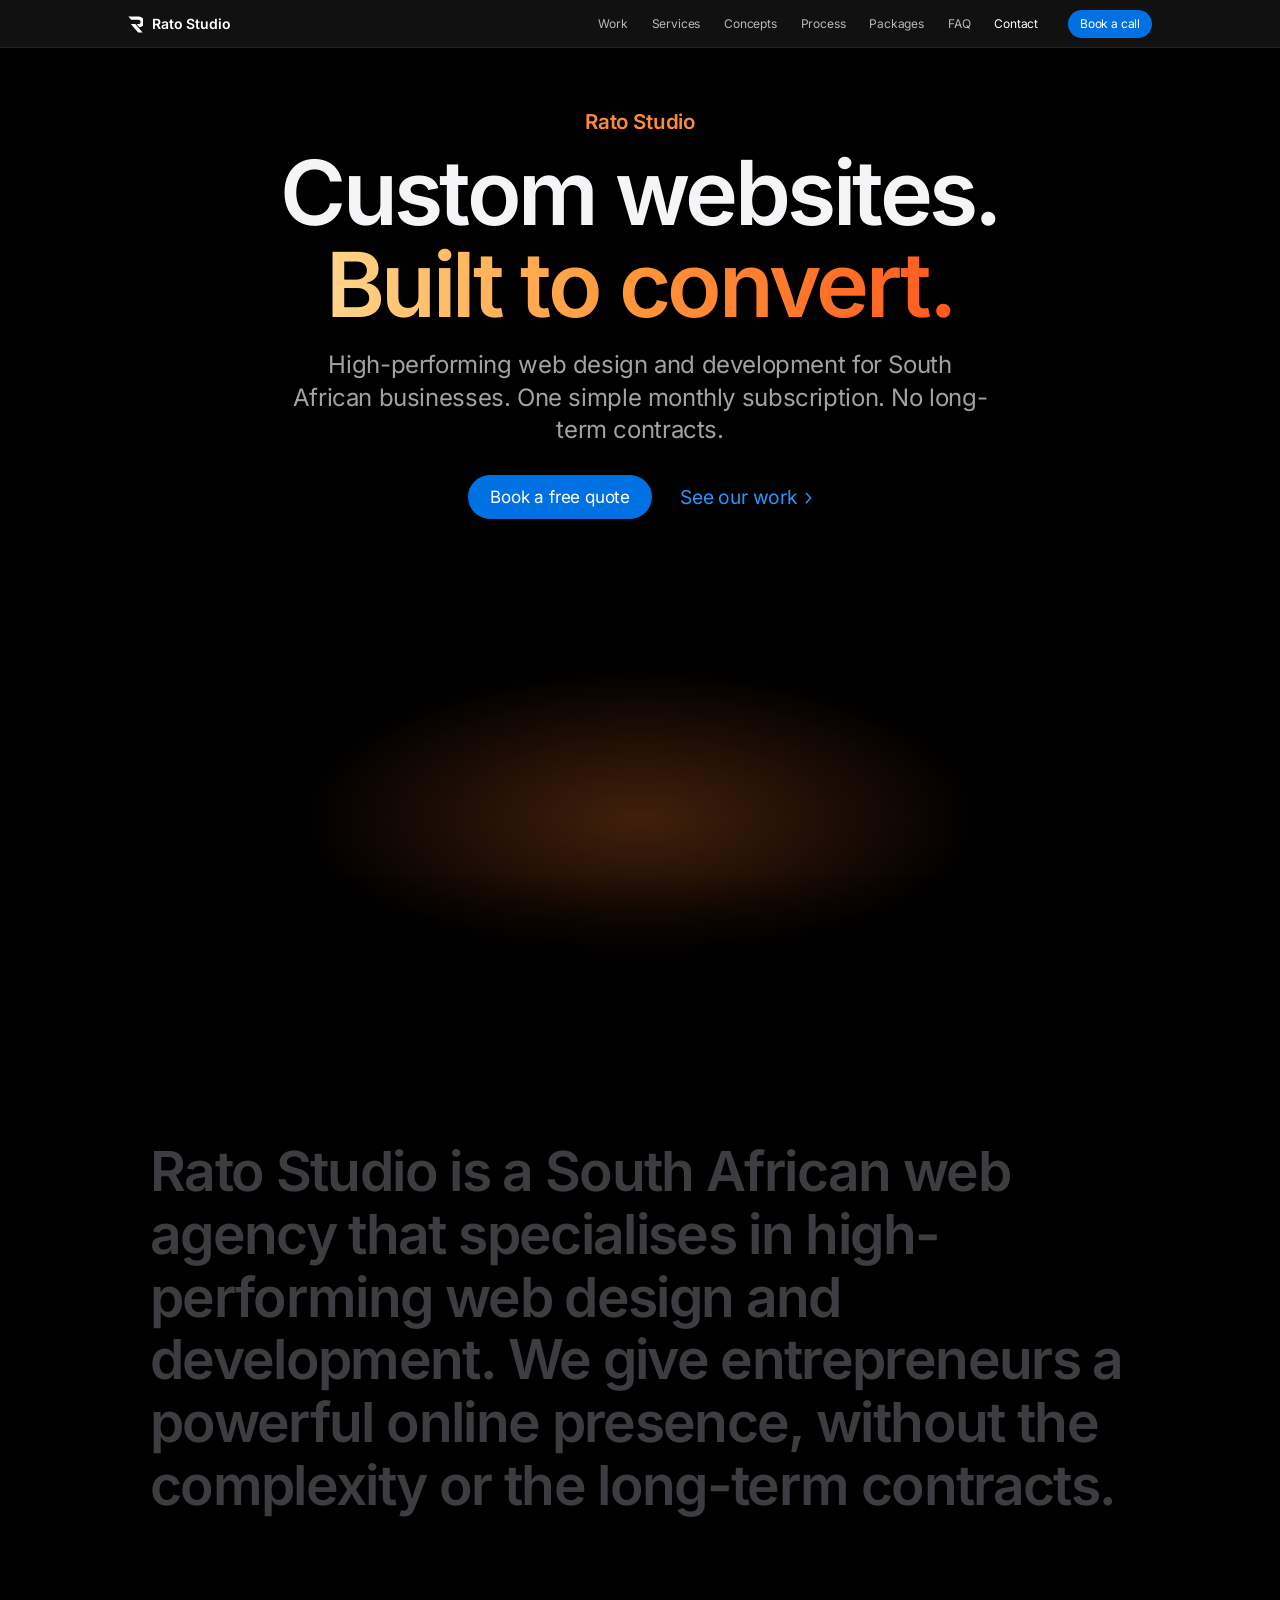
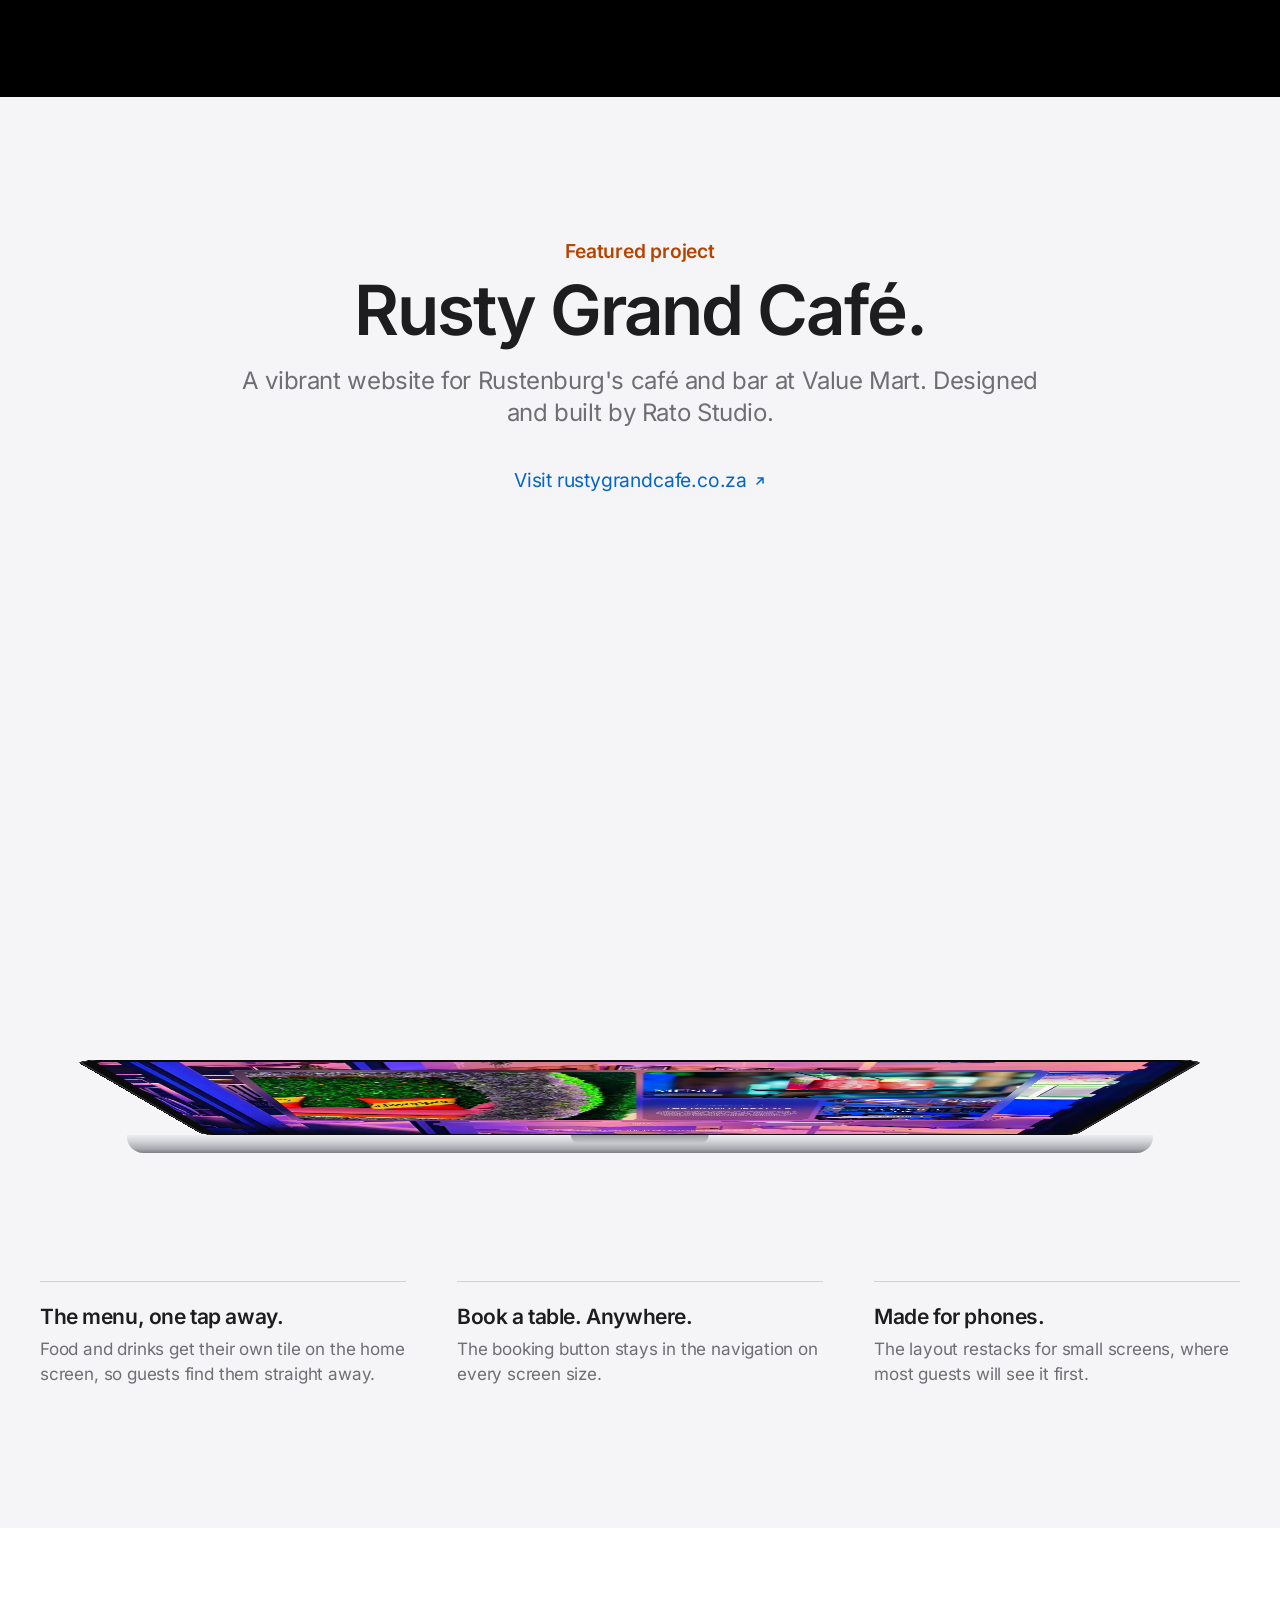
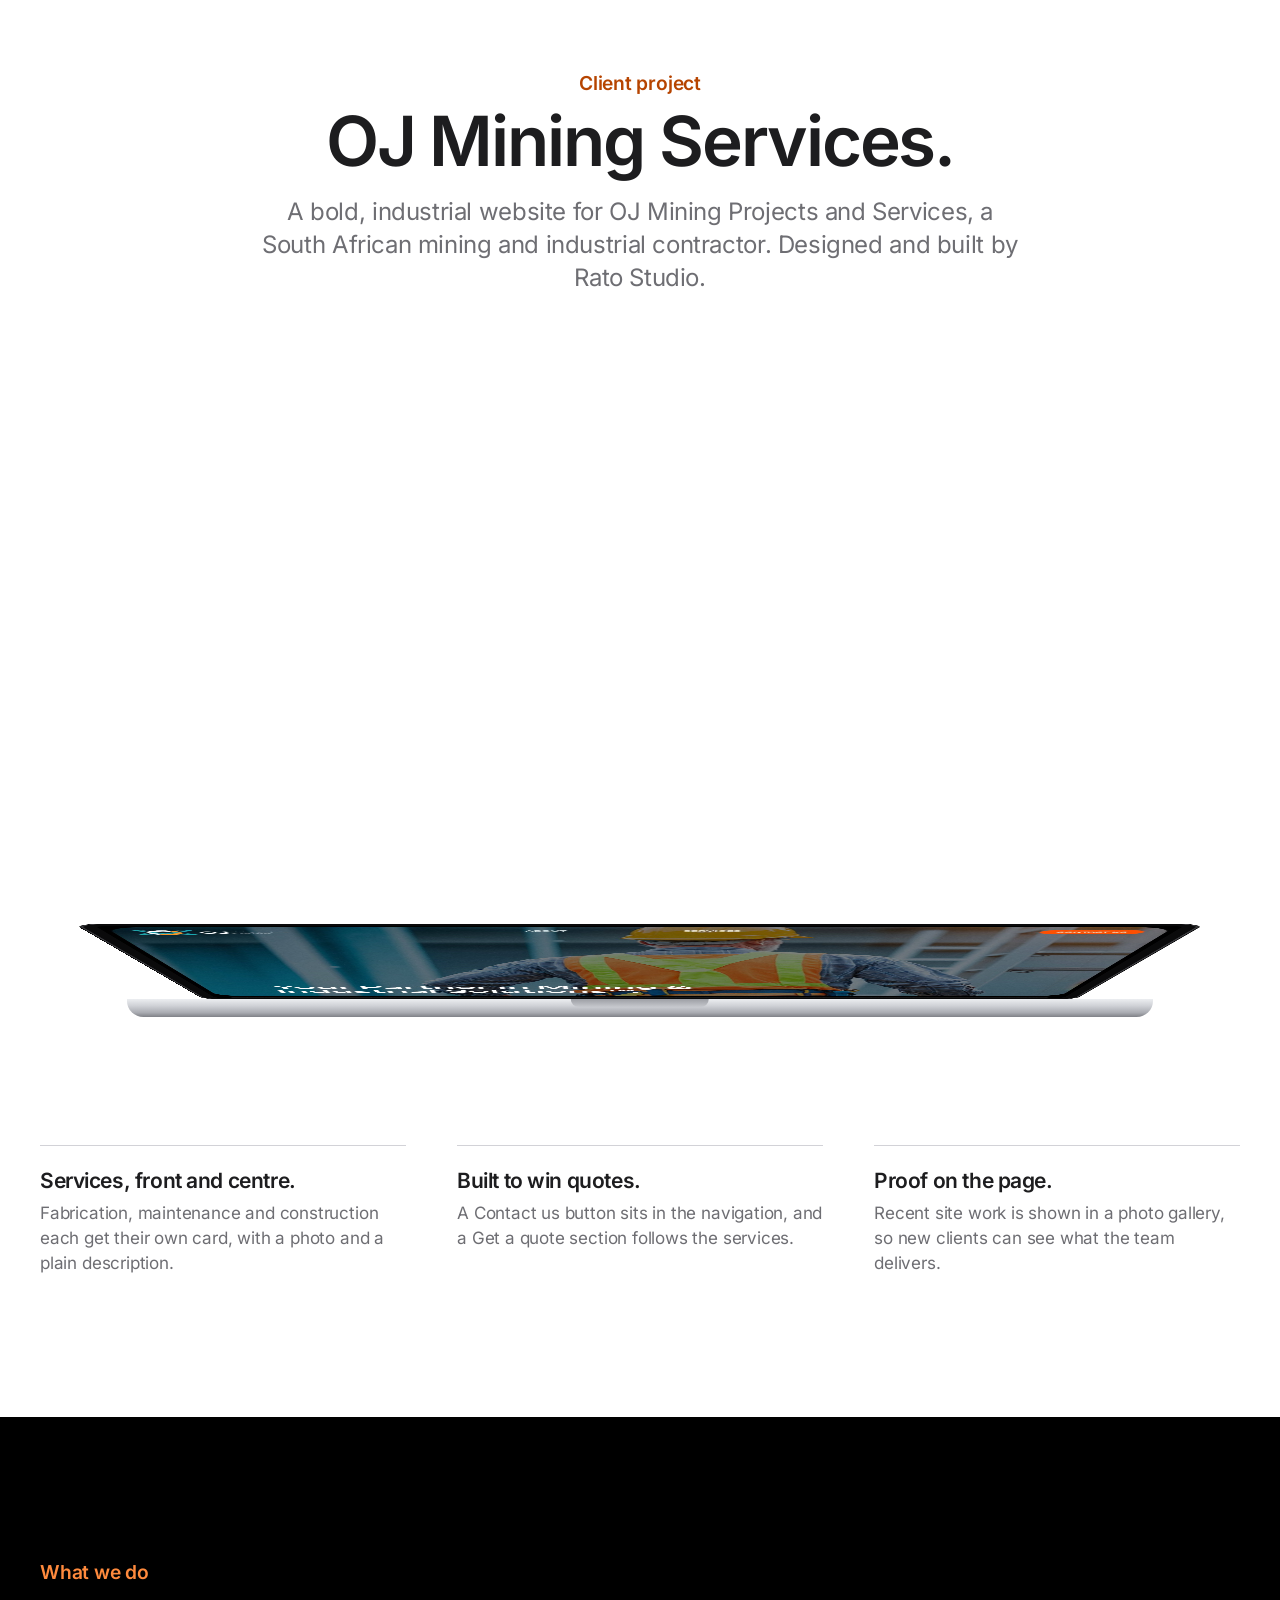
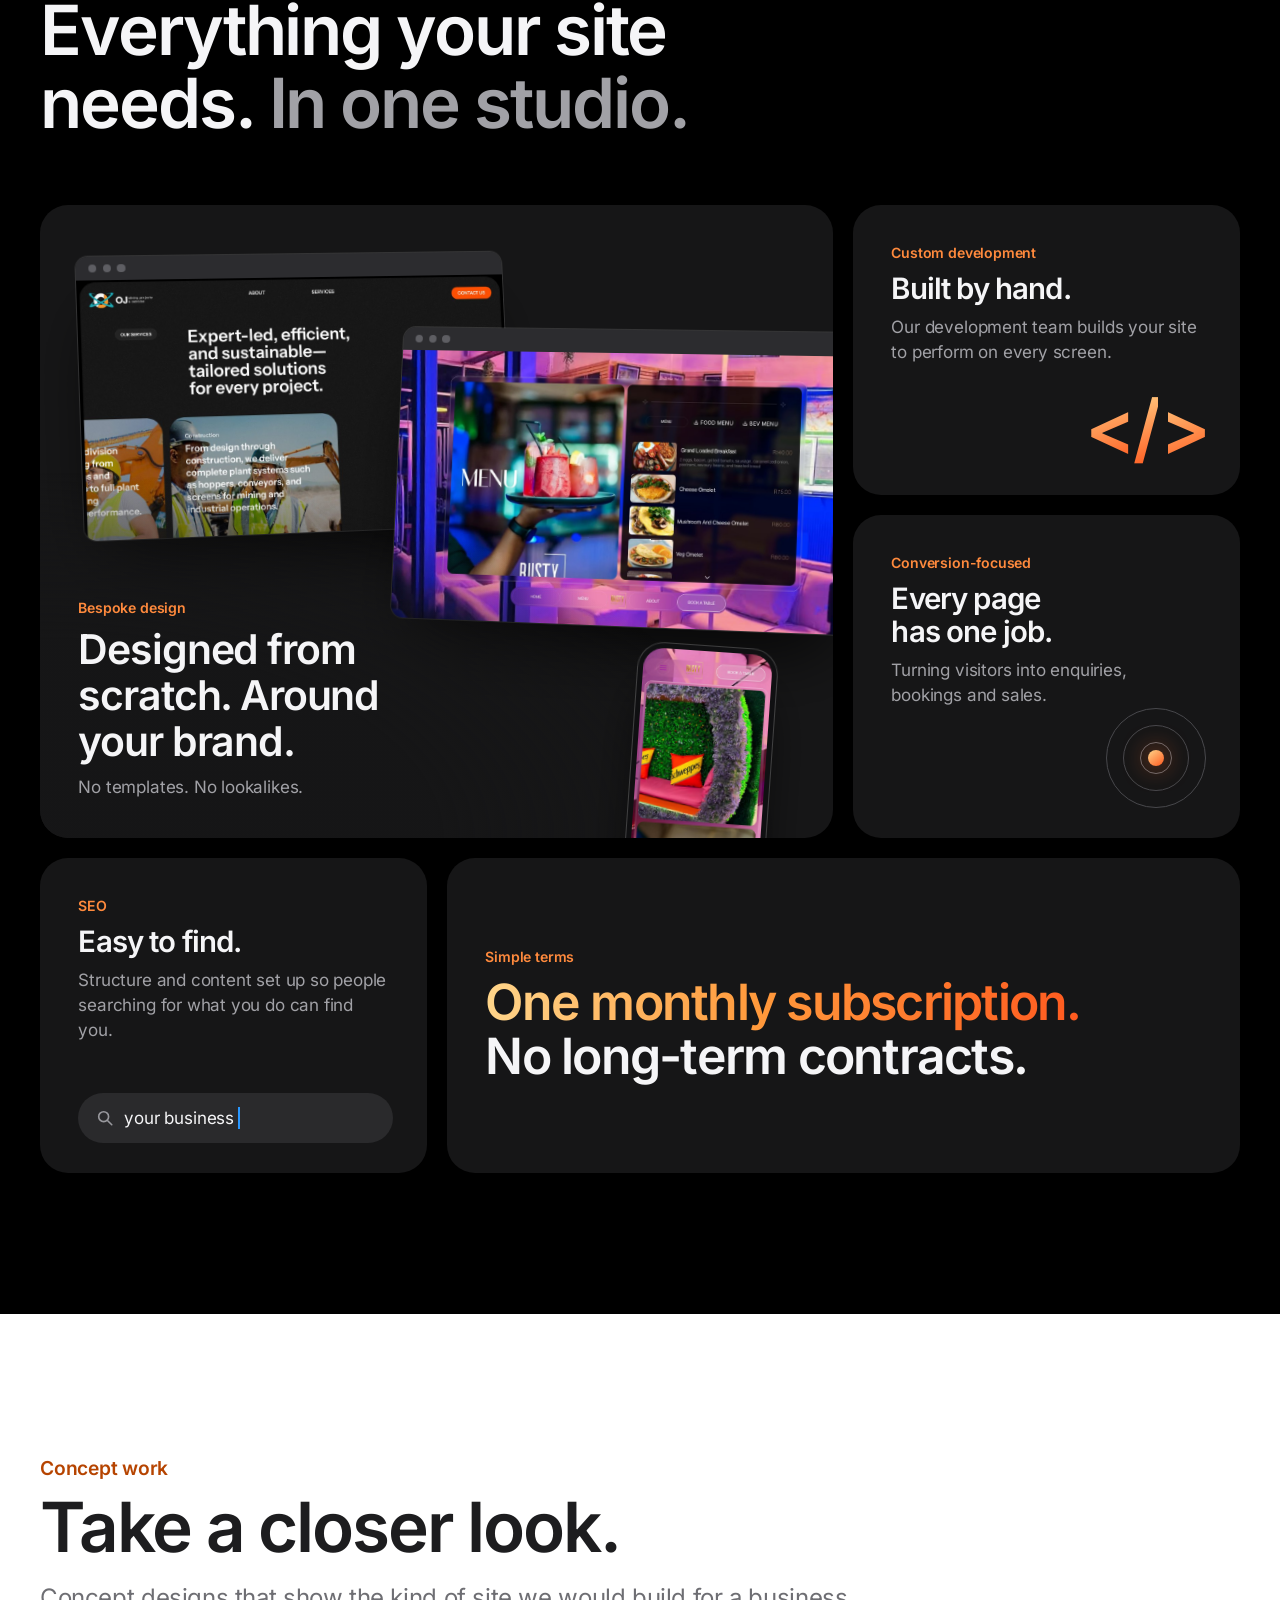
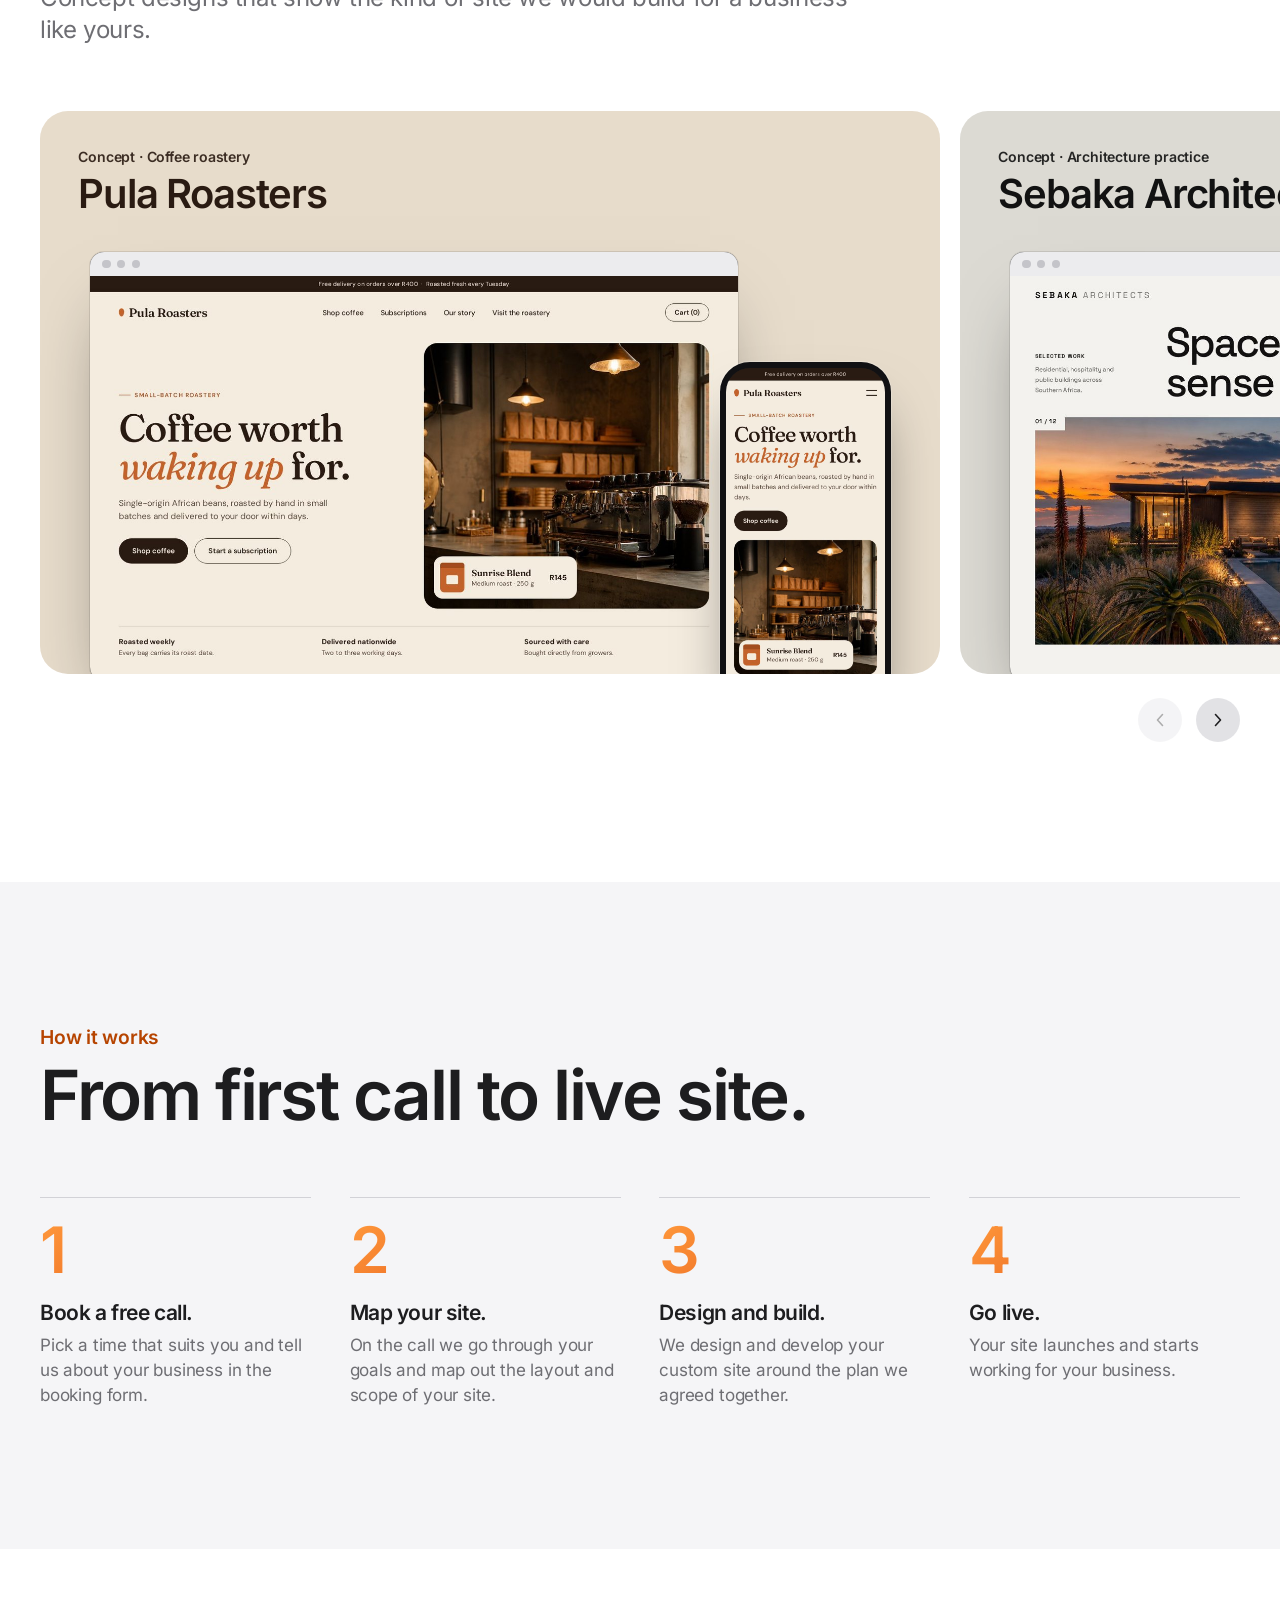
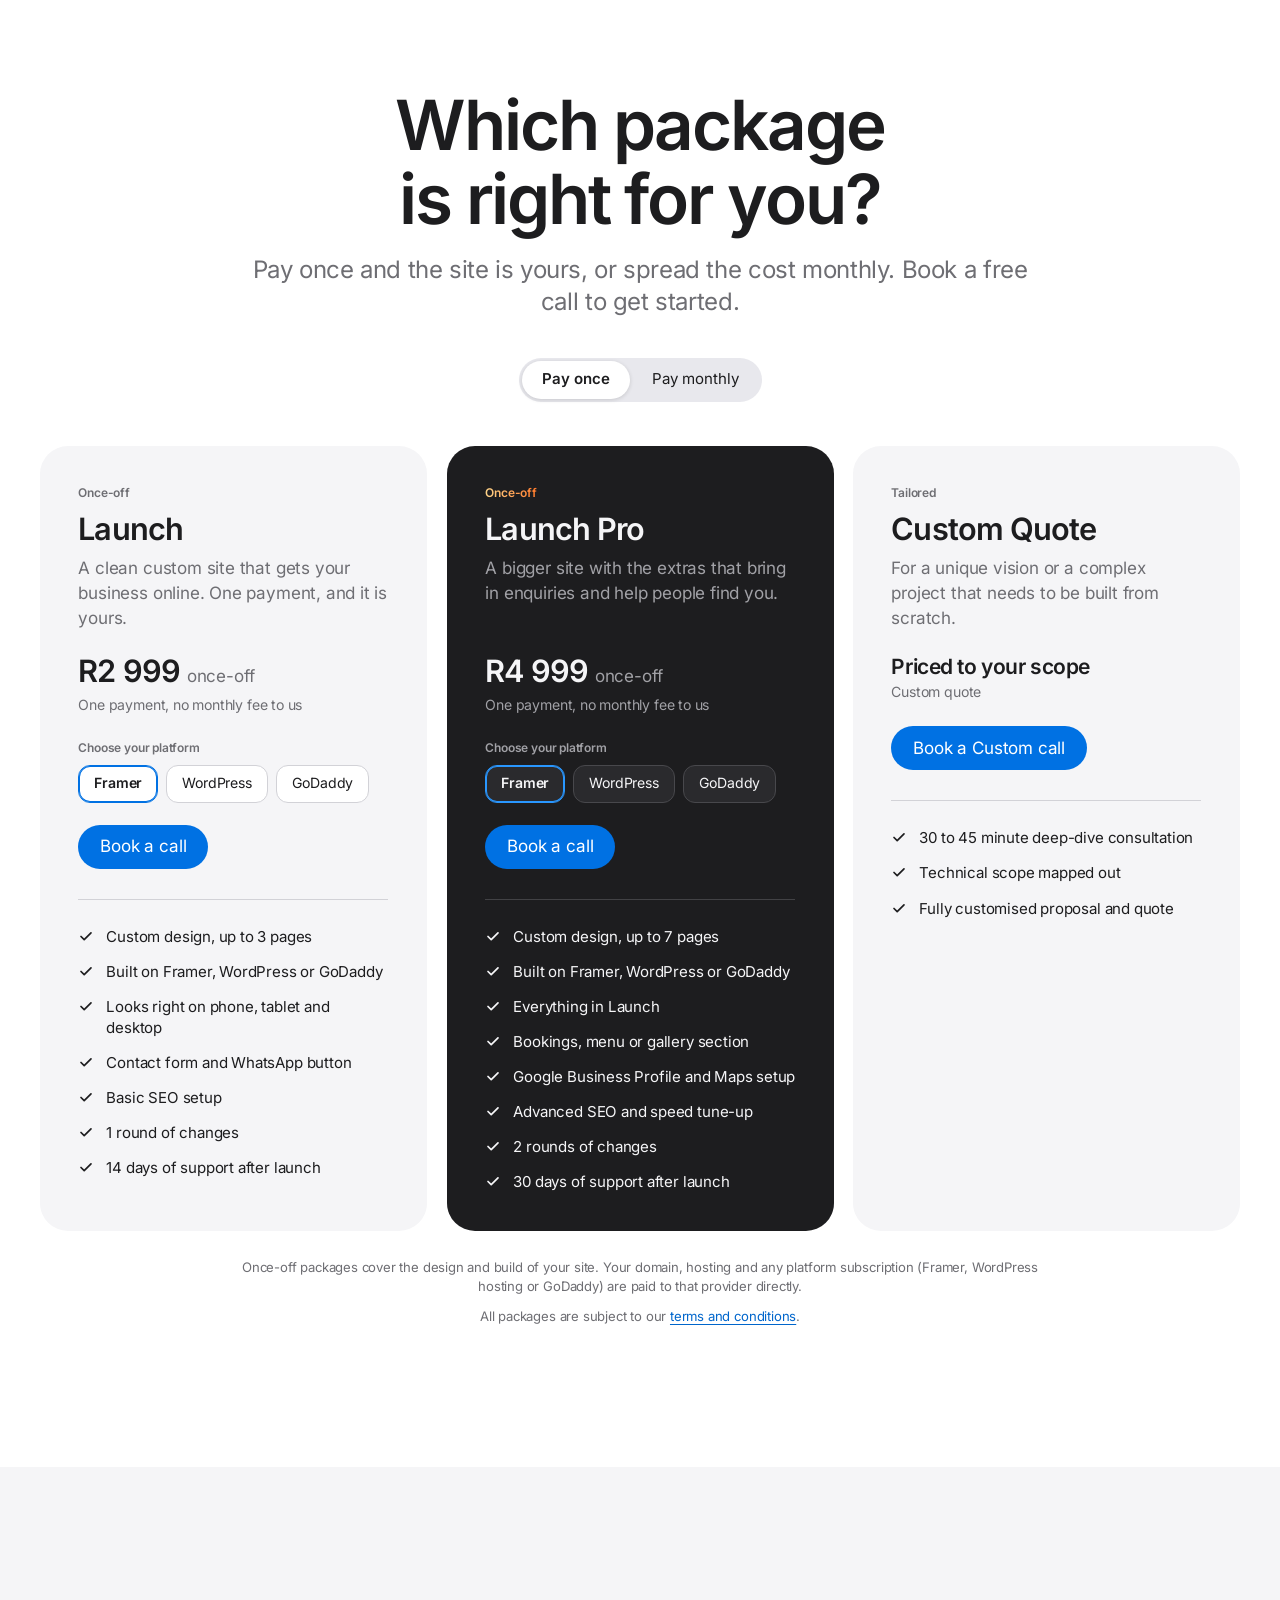
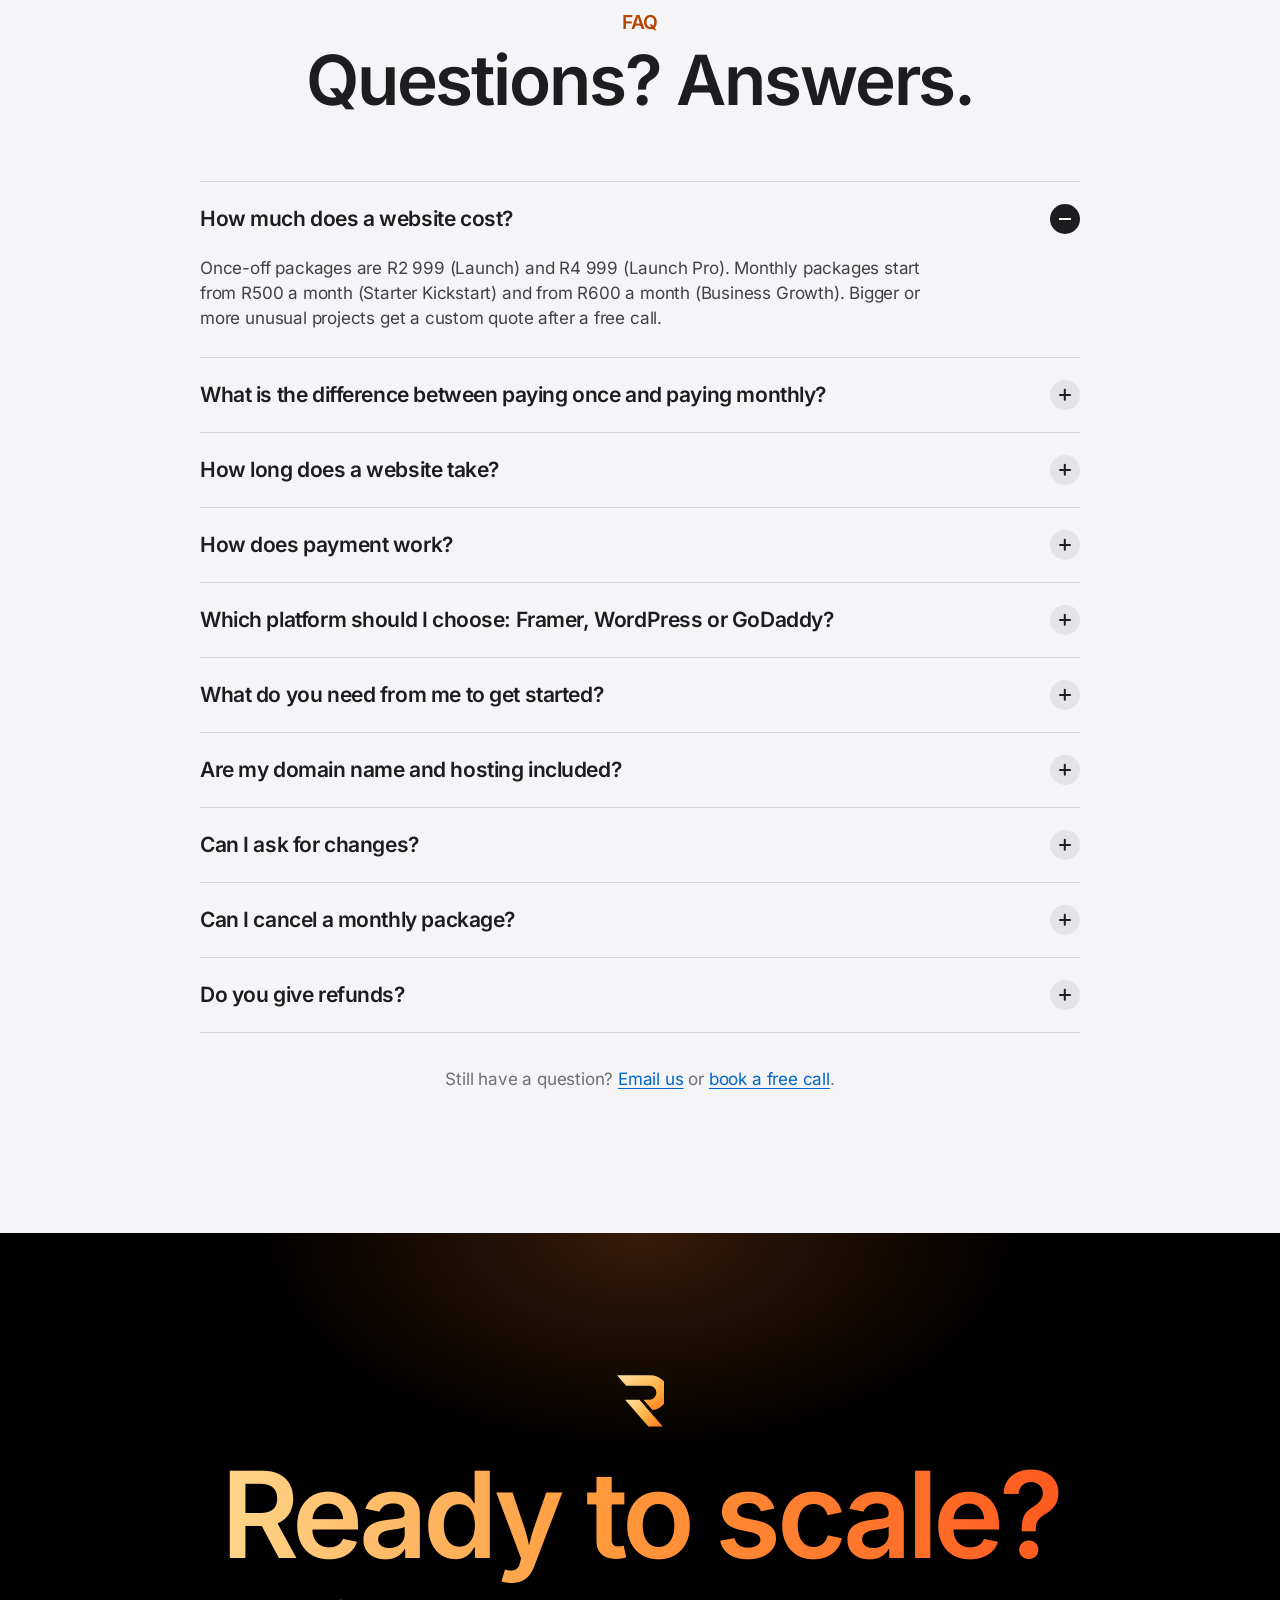
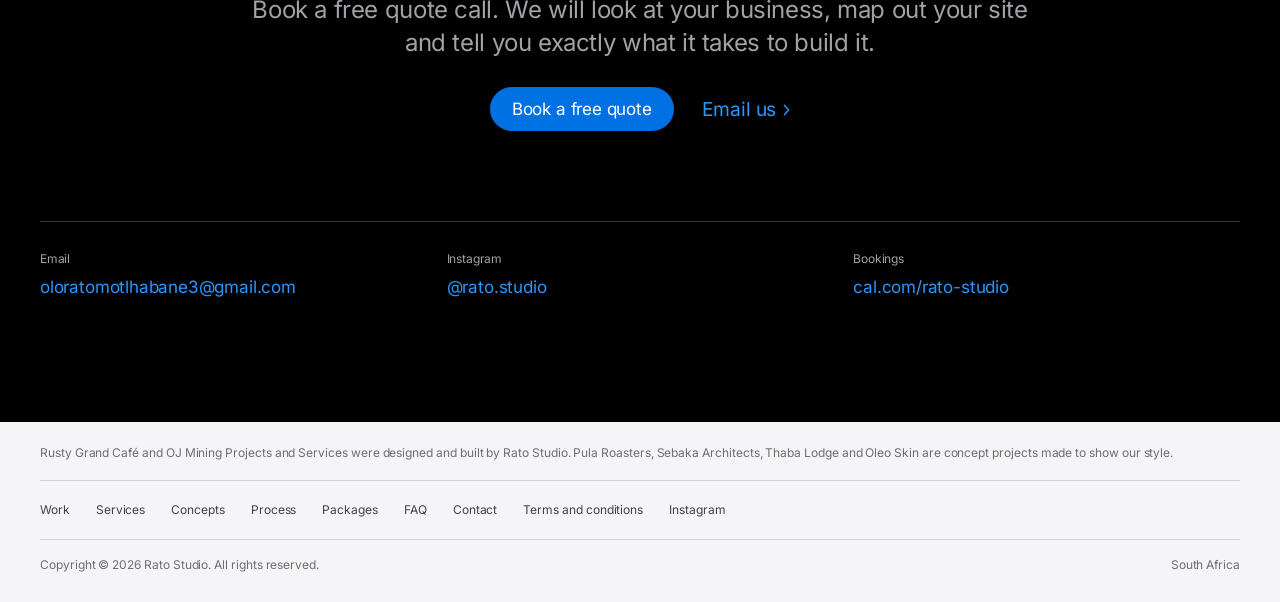
==== commit 2f3dd41d: "Add files via upload" ====
--- a/index.html
+++ b/index.html
@@ -17,8 +17,9 @@
 
   <link rel="icon" href="favicon.svg" type="image/svg+xml">
   <link rel="preload" href="assets/fonts/inter-latin-wght-normal.woff2" as="font" type="font/woff2" crossorigin>
-  <link rel="stylesheet" href="assets/css/style.css">
+  <link rel="stylesheet" href="assets/css/style.css?v=11">
   <script>(function(d){d.classList.add('js');setTimeout(function(){if(!window.__rato)d.classList.remove('js')},4000)})(document.documentElement);</script>
+  <script type="application/ld+json">{"@context": "https://schema.org", "@type": "FAQPage", "mainEntity": [{"@type": "Question", "name": "How much does a website cost?", "acceptedAnswer": {"@type": "Answer", "text": "Once-off packages are R2 999 (Launch) and R4 999 (Launch Pro). Monthly packages start from R500 a month (Starter Kickstart) and from R600 a month (Business Growth). Bigger or more unusual projects get a custom quote after a free call."}}, {"@type": "Question", "name": "What is the difference between paying once and paying monthly?", "acceptedAnswer": {"@type": "Answer", "text": "With a once-off package you pay for the design and build, and the website is yours once the final payment is made. With a monthly package you pay a smaller amount each month instead of a larger amount upfront, and your site stays online for as long as your subscription is active."}}, {"@type": "Question", "name": "How long does a website take?", "acceptedAnswer": {"@type": "Answer", "text": "Most websites are ready in 1 to 2 weeks, counted from when we have your first payment and your content. Bigger or custom projects can take longer, and we agree the timeline with you before we start."}}, {"@type": "Question", "name": "How does payment work?", "acceptedAnswer": {"@type": "Answer", "text": "For once-off packages you pay a 50% deposit to start and the remaining 50% before your site goes live. Monthly packages are billed every month. We send you an invoice with the payment details."}}, {"@type": "Question", "name": "Which platform should I choose: Framer, WordPress or GoDaddy?", "acceptedAnswer": {"@type": "Answer", "text": "All three give you a professional website. Framer suits modern, design-led sites with smooth animation. WordPress is the most flexible and suits sites that will keep growing. GoDaddy is the simplest to look after yourself. Not sure? Pick any one and we will recommend the best fit on your call."}}, {"@type": "Question", "name": "What do you need from me to get started?", "acceptedAnswer": {"@type": "Answer", "text": "Your logo, the wording for your pages, your photos, and any brand colours or examples of websites you like. If something is missing, tell us on your call and we will plan around it."}}, {"@type": "Question", "name": "Are my domain name and hosting included?", "acceptedAnswer": {"@type": "Answer", "text": "The once-off packages cover the design and build of your site. Your domain, hosting and any platform subscription (Framer, WordPress hosting or GoDaddy) are paid directly to that provider. For monthly packages, we confirm exactly what is included on your call, before any work starts."}}, {"@type": "Question", "name": "Can I ask for changes?", "acceptedAnswer": {"@type": "Answer", "text": "Yes. Launch includes 1 round of changes and 14 days of support after launch. Launch Pro includes 2 rounds of changes and 30 days of support. Anything beyond that is quoted before we do it, so there are no surprises."}}, {"@type": "Question", "name": "Can I cancel a monthly package?", "acceptedAnswer": {"@type": "Answer", "text": "Yes. There is no minimum term. Give us 30 days' notice by email and your subscription ends. A monthly website is provided as part of the subscription, so it goes offline when the subscription ends."}}, {"@type": "Question", "name": "Do you give refunds?", "acceptedAnswer": {"@type": "Answer", "text": "Your deposit pays for the first stage of work, so it is not refundable once work has started. If you cancel partway through, you pay only for the work done up to that point. The full details are in our terms and conditions."}}]}</script>
 </head>
 <body>
 
@@ -53,6 +54,7 @@
       <a href="#concepts">Concepts</a>
       <a href="#process">Process</a>
       <a href="#packages">Packages</a>
+      <a href="#faq">FAQ</a>
       <a href="#contact">Contact</a>
     </nav>
     <a class="pill pill-sm nav-cta" href="https://cal.com/rato-studio-b8i6sl" target="_blank" rel="noopener">Book a call</a>
@@ -129,6 +131,51 @@
     </div>
   </section>
 
+  <!-- WORK: OJ Mining Projects and Services -->
+  <section class="section white" id="work-oj">
+    <div class="wrap center">
+      <p class="eyebrow" data-reveal>Client project</p>
+      <h2 class="display" data-reveal>OJ Mining Services.</h2>
+      <p class="intro" data-reveal>A bold, industrial website for OJ Mining Projects and Services, a South African mining and industrial contractor. Designed and built by Rato Studio.</p>
+      <div class="actions" data-reveal>
+        <a class="more" href="https://ratomotlha.github.io/ojminingservices/" target="_blank" rel="noopener">View the live site <svg class="ext" aria-hidden="true"><use href="#ext"/></svg></a>
+      </div>
+    </div>
+
+    <div class="devices">
+      <div class="mac">
+        <div class="mac-lid">
+          <div class="mac-screen">
+            <img src="assets/img/oj-desktop.jpg" alt="The OJ Mining Projects and Services home page on a laptop: a worker in a hard hat and safety vest behind the headline Your Partner in Mining and Industrial Solutions" width="1440" height="900" loading="lazy" decoding="async">
+          </div>
+        </div>
+        <div class="mac-base"><i></i></div>
+      </div>
+      <div class="phone">
+        <div class="phone-screen">
+          <img src="assets/img/oj-mobile.jpg" alt="The OJ Mining Projects and Services home page on a phone, with the logo and menu at the top" width="780" height="1688" loading="lazy" decoding="async">
+        </div>
+      </div>
+    </div>
+
+    <div class="wrap">
+      <ul class="facts">
+        <li data-reveal>
+          <h3>Services, front and centre.</h3>
+          <p>Fabrication, maintenance and construction each get their own card, with a photo and a plain description.</p>
+        </li>
+        <li data-reveal style="--d:.08s">
+          <h3>Built to win quotes.</h3>
+          <p>A Contact us button sits in the navigation, and a Get a quote section follows the services.</p>
+        </li>
+        <li data-reveal style="--d:.16s">
+          <h3>Proof on the page.</h3>
+          <p>Recent site work is shown in a photo gallery, so new clients can see what the team delivers.</p>
+        </li>
+      </ul>
+    </div>
+  </section>
+
   <!-- SERVICES -->
   <section class="section dark" id="services">
     <div class="wrap">
@@ -138,8 +185,21 @@
       </div>
 
       <div class="bento">
-        <article class="tile tile-photo t-a" data-reveal>
-          <img src="assets/img/studio.jpg" alt="" width="1122" height="1402" loading="lazy" decoding="async">
+        <article class="tile tile-work t-a" data-reveal>
+          <!-- Real client work: screenshots of live Rato Studio sites. Swap the image files to update. -->
+          <div class="shots" role="img" aria-label="Screens from two websites built by Rato Studio: the services page of OJ Mining Projects and Services, and the menu page of Rusty Grand Café on a laptop and a phone">
+            <div class="shot shot-back">
+              <div class="shot-bar"><i></i><i></i><i></i></div>
+              <img src="assets/img/work-oj-services.jpg" alt="" width="1280" height="738" loading="lazy" decoding="async">
+            </div>
+            <div class="shot shot-front">
+              <div class="shot-bar"><i></i><i></i><i></i></div>
+              <img src="assets/img/work-rusty-menu.jpg" alt="" width="1280" height="738" loading="lazy" decoding="async">
+            </div>
+            <div class="shot-phone">
+              <img src="assets/img/rusty-mobile.jpg" alt="" width="780" height="1688" loading="lazy" decoding="async">
+            </div>
+          </div>
           <div class="tile-copy">
             <p class="tile-label">Bespoke design</p>
             <h3>Designed from scratch. Around your brand.</h3>
@@ -191,27 +251,51 @@
       <div class="head">
         <p class="eyebrow" data-reveal>Concept work</p>
         <h2 class="display" data-reveal>Take a closer look.</h2>
-        <p class="intro" data-reveal>Concept projects that show the kind of site we would build for a business like yours.</p>
+        <p class="intro" data-reveal>Concept designs that show the kind of site we would build for a business like yours.</p>
       </div>
     </div>
 
     <div class="gallery" id="gallery" role="region" aria-label="Concept projects" tabindex="0">
       <ul class="gallery-track">
-        <li class="g-card">
-          <img src="assets/img/concept-coffee.jpg" alt="Interior of a specialty coffee roastery with an espresso machine on a concrete counter" width="1586" height="992" loading="lazy" decoding="async">
+        <li class="g-card" style="--bg:#e7dccb;--fg:#2a1b12">
           <div class="g-cap"><p>Concept · Coffee roastery</p><h3>Pula Roasters</h3></div>
-        </li>
-        <li class="g-card">
-          <img src="assets/img/concept-architecture.jpg" alt="A modern single-storey home at dusk, reflected in a pool" width="1586" height="992" loading="lazy" decoding="async">
+          <div class="g-stage" role="img" aria-label="Website mock-up for Pula Roasters, a coffee roastery, on a laptop and a phone: a cream home page with the headline Coffee worth waking up for">
+            <div class="g-browser">
+              <div class="shot-bar"><i></i><i></i><i></i></div>
+              <img src="assets/img/mock-pula-desktop.jpg" alt="" width="1280" height="800" loading="lazy" decoding="async">
+            </div>
+            <div class="g-phone"><img src="assets/img/mock-pula-mobile.jpg" alt="" width="585" height="1266" loading="lazy" decoding="async"></div>
+          </div>
+        </li>
+        <li class="g-card" style="--bg:#dcdad3;--fg:#121212">
           <div class="g-cap"><p>Concept · Architecture practice</p><h3>Sebaka Architects</h3></div>
-        </li>
-        <li class="g-card">
-          <img src="assets/img/concept-lodge.jpg" alt="A safari lodge deck with two chairs and a lantern, looking over the bushveld at sunset" width="1586" height="992" loading="lazy" decoding="async">
+          <div class="g-stage" role="img" aria-label="Website mock-up for Sebaka Architects on a laptop and a phone: a minimal home page with the headline Spaces with a sense of place above a photo of a modern house">
+            <div class="g-browser">
+              <div class="shot-bar"><i></i><i></i><i></i></div>
+              <img src="assets/img/mock-sebaka-desktop.jpg" alt="" width="1280" height="800" loading="lazy" decoding="async">
+            </div>
+            <div class="g-phone"><img src="assets/img/mock-sebaka-mobile.jpg" alt="" width="585" height="1266" loading="lazy" decoding="async"></div>
+          </div>
+        </li>
+        <li class="g-card" style="--bg:#3a2413;--fg:#fbf3e6">
           <div class="g-cap"><p>Concept · Safari lodge</p><h3>Thaba Lodge</h3></div>
-        </li>
-        <li class="g-card">
-          <img src="assets/img/concept-skincare.jpg" alt="Amber glass skincare bottles on terracotta stone beside a dried protea" width="1586" height="992" loading="lazy" decoding="async">
+          <div class="g-stage" role="img" aria-label="Website mock-up for Thaba Lodge on a laptop and a phone: a sunset view from the lodge deck with the headline Where the day ends in gold and a booking bar">
+            <div class="g-browser">
+              <div class="shot-bar"><i></i><i></i><i></i></div>
+              <img src="assets/img/mock-thaba-desktop.jpg" alt="" width="1280" height="800" loading="lazy" decoding="async">
+            </div>
+            <div class="g-phone"><img src="assets/img/mock-thaba-mobile.jpg" alt="" width="585" height="1266" loading="lazy" decoding="async"></div>
+          </div>
+        </li>
+        <li class="g-card" style="--bg:#e8cdb9;--fg:#3a2116">
           <div class="g-cap"><p>Concept · Skincare brand</p><h3>Oleo Skin</h3></div>
+          <div class="g-stage" role="img" aria-label="Website mock-up for Oleo Skin on a laptop and a phone: a blush home page with the headline Skincare, the unhurried way beside amber bottles">
+            <div class="g-browser">
+              <div class="shot-bar"><i></i><i></i><i></i></div>
+              <img src="assets/img/mock-oleo-desktop.jpg" alt="" width="1280" height="800" loading="lazy" decoding="async">
+            </div>
+            <div class="g-phone"><img src="assets/img/mock-oleo-mobile.jpg" alt="" width="585" height="1266" loading="lazy" decoding="async"></div>
+          </div>
         </li>
       </ul>
     </div>
@@ -258,17 +342,80 @@
     <div class="wrap">
       <div class="head center">
         <h2 class="display" data-reveal>Which package is right for you?</h2>
-        <p class="intro" data-reveal>Every package starts with a free call. Nothing gets built until the scope is clear.</p>
+        <p class="intro" data-reveal>Pay once and the site is yours, or spread the cost monthly. Book a free call to get started.</p>
+      </div>
+
+      <div class="seg plan-seg" role="tablist" aria-label="Type of package" data-reveal>
+        <button type="button" role="tab" aria-selected="true" data-plan-tab="once">Pay once</button>
+        <button type="button" role="tab" aria-selected="false" data-plan-tab="monthly">Pay monthly</button>
       </div>
 
       <div class="plans">
-        <article class="plan" data-reveal>
+        <!-- ONCE-OFF PACKAGES. PRICE: change the visible price -->
+        <article class="plan" data-reveal data-group="once" data-package="launch" data-name="Launch" data-kind="once" data-cal="https://cal.com/rato-studio-b8i6sl">
+          <p class="plan-flag">Once-off</p>
+          <h3>Launch</h3>
+          <p class="plan-desc">A clean custom site that gets your business online. One payment, and it is yours.</p>
+          <p class="plan-price"><strong class="amount">R2 999<small> once-off</small></strong><span>One payment, no monthly fee to us</span></p>
+          <fieldset class="plan-platform">
+            <legend>Choose your platform</legend>
+            <div class="choice">
+              <label><input type="radio" name="platform-launch" value="Framer" checked><span>Framer</span></label>
+              <label><input type="radio" name="platform-launch" value="WordPress"><span>WordPress</span></label>
+              <label><input type="radio" name="platform-launch" value="GoDaddy"><span>GoDaddy</span></label>
+            </div>
+          </fieldset>
+          <div class="plan-actions">
+            <a class="pill" data-book href="https://cal.com/rato-studio-b8i6sl" target="_blank" rel="noopener">Book a call</a>
+          </div>
+          <ul class="ticks">
+            <li><svg aria-hidden="true"><use href="#tick"/></svg>Custom design, up to 3 pages</li>
+            <li><svg aria-hidden="true"><use href="#tick"/></svg>Built on Framer, WordPress or GoDaddy</li>
+            <li><svg aria-hidden="true"><use href="#tick"/></svg>Looks right on phone, tablet and desktop</li>
+            <li><svg aria-hidden="true"><use href="#tick"/></svg>Contact form and WhatsApp button</li>
+            <li><svg aria-hidden="true"><use href="#tick"/></svg>Basic SEO setup</li>
+            <li><svg aria-hidden="true"><use href="#tick"/></svg>1 round of changes</li>
+            <li><svg aria-hidden="true"><use href="#tick"/></svg>14 days of support after launch</li>
+          </ul>
+        </article>
+
+        <article class="plan plan-pro" data-reveal data-group="once" data-package="launch-pro" data-name="Launch Pro" data-kind="once" data-cal="https://cal.com/rato-studio-b8i6sl" style="--d:.08s">
+          <p class="plan-flag">Once-off</p>
+          <h3>Launch Pro</h3>
+          <p class="plan-desc">A bigger site with the extras that bring in enquiries and help people find you.</p>
+          <p class="plan-price"><strong class="amount">R4 999<small> once-off</small></strong><span>One payment, no monthly fee to us</span></p>
+          <fieldset class="plan-platform">
+            <legend>Choose your platform</legend>
+            <div class="choice">
+              <label><input type="radio" name="platform-launch-pro" value="Framer" checked><span>Framer</span></label>
+              <label><input type="radio" name="platform-launch-pro" value="WordPress"><span>WordPress</span></label>
+              <label><input type="radio" name="platform-launch-pro" value="GoDaddy"><span>GoDaddy</span></label>
+            </div>
+          </fieldset>
+          <div class="plan-actions">
+            <a class="pill" data-book href="https://cal.com/rato-studio-b8i6sl" target="_blank" rel="noopener">Book a call</a>
+          </div>
+          <ul class="ticks">
+            <li><svg aria-hidden="true"><use href="#tick"/></svg>Custom design, up to 7 pages</li>
+            <li><svg aria-hidden="true"><use href="#tick"/></svg>Built on Framer, WordPress or GoDaddy</li>
+            <li><svg aria-hidden="true"><use href="#tick"/></svg>Everything in Launch</li>
+            <li><svg aria-hidden="true"><use href="#tick"/></svg>Bookings, menu or gallery section</li>
+            <li><svg aria-hidden="true"><use href="#tick"/></svg>Google Business Profile and Maps setup</li>
+            <li><svg aria-hidden="true"><use href="#tick"/></svg>Advanced SEO and speed tune-up</li>
+            <li><svg aria-hidden="true"><use href="#tick"/></svg>2 rounds of changes</li>
+            <li><svg aria-hidden="true"><use href="#tick"/></svg>30 days of support after launch</li>
+          </ul>
+        </article>
+
+        <!-- MONTHLY PACKAGES. PRICE: change the visible price -->
+        <article class="plan" data-reveal data-group="monthly" data-package="starter" data-name="Starter Kickstart" data-kind="monthly" data-cal="https://cal.com/rato-studio-b8i6sl/30min">
           <p class="plan-flag">Standard</p>
           <h3>Starter Kickstart</h3>
           <p class="plan-desc">Get your business online with a custom, high-converting website.</p>
-          <!-- PRICE: Standard package. Change the R500 below -->
           <p class="plan-price"><strong class="amount">From R500<small>/month</small></strong><span>Monthly subscription</span></p>
-          <a class="pill" href="https://cal.com/rato-studio-b8i6sl/30min" target="_blank" rel="noopener">Book a Standard call</a>
+          <div class="plan-actions">
+            <a class="pill" data-book href="https://cal.com/rato-studio-b8i6sl/30min" target="_blank" rel="noopener">Book a call</a>
+          </div>
           <ul class="ticks">
             <li><svg aria-hidden="true"><use href="#tick"/></svg>Custom site layout planned around your business</li>
             <li><svg aria-hidden="true"><use href="#tick"/></svg>High-converting design</li>
@@ -276,13 +423,14 @@
           </ul>
         </article>
 
-        <article class="plan plan-pro" data-reveal style="--d:.08s">
+        <article class="plan plan-pro" data-reveal data-group="monthly" data-package="growth" data-name="Business Growth" data-kind="monthly" data-cal="https://cal.com/rato-studio-b8i6sl/premium" style="--d:.08s">
           <p class="plan-flag">Premium</p>
           <h3>Business Growth</h3>
           <p class="plan-desc">A premium custom site built to scale your business and outshine your competitors.</p>
-          <!-- PRICE: Premium package. Change the R600 below -->
           <p class="plan-price"><strong class="amount">From R600<small>/month</small></strong><span>Monthly subscription</span></p>
-          <a class="pill" href="https://cal.com/rato-studio-b8i6sl/premium" target="_blank" rel="noopener">Book a Premium call</a>
+          <div class="plan-actions">
+            <a class="pill" data-book href="https://cal.com/rato-studio-b8i6sl/premium" target="_blank" rel="noopener">Book a call</a>
+          </div>
           <ul class="ticks">
             <li><svg aria-hidden="true"><use href="#tick"/></svg>Brand positioning deep-dive</li>
             <li><svg aria-hidden="true"><use href="#tick"/></svg>Advanced SEO goals</li>
@@ -305,6 +453,63 @@
           </ul>
         </article>
       </div>
+
+      <p class="plans-note" data-group-note="once">Once-off packages cover the design and build of your site. Your domain, hosting and any platform subscription (Framer, WordPress hosting or GoDaddy) are paid to that provider directly.</p>
+      <p class="plans-note" data-group-note="monthly" hidden>Monthly prices are starting prices. Your exact price is confirmed on your call, before any work starts.</p>
+      <p class="plans-note plans-terms">All packages are subject to our <a href="terms/">terms and conditions</a>.</p>
+    </div>
+  </section>
+
+  <!-- FAQ. PRICE: the first answer repeats the package prices -->
+  <section class="section light" id="faq">
+    <div class="wrap">
+      <div class="head center">
+        <p class="eyebrow" data-reveal>FAQ</p>
+        <h2 class="display" data-reveal>Questions? Answers.</h2>
+      </div>
+      <div class="faq" data-reveal>
+        <details class="faq-item" name="faq" open>
+          <summary><span>How much does a website cost?</span><i class="faq-icon" aria-hidden="true"></i></summary>
+          <div class="faq-a"><p>Once-off packages are R2 999 (Launch) and R4 999 (Launch Pro). Monthly packages start from R500 a month (Starter Kickstart) and from R600 a month (Business Growth). Bigger or more unusual projects get a custom quote after a free call.</p></div>
+        </details>
+        <details class="faq-item" name="faq">
+          <summary><span>What is the difference between paying once and paying monthly?</span><i class="faq-icon" aria-hidden="true"></i></summary>
+          <div class="faq-a"><p>With a once-off package you pay for the design and build, and the website is yours once the final payment is made. With a monthly package you pay a smaller amount each month instead of a larger amount upfront, and your site stays online for as long as your subscription is active.</p></div>
+        </details>
+        <details class="faq-item" name="faq">
+          <summary><span>How long does a website take?</span><i class="faq-icon" aria-hidden="true"></i></summary>
+          <div class="faq-a"><p>Most websites are ready in 1 to 2 weeks, counted from when we have your first payment and your content. Bigger or custom projects can take longer, and we agree the timeline with you before we start.</p></div>
+        </details>
+        <details class="faq-item" name="faq">
+          <summary><span>How does payment work?</span><i class="faq-icon" aria-hidden="true"></i></summary>
+          <div class="faq-a"><p>For once-off packages you pay a 50% deposit to start and the remaining 50% before your site goes live. Monthly packages are billed every month. We send you an invoice with the payment details.</p></div>
+        </details>
+        <details class="faq-item" name="faq">
+          <summary><span>Which platform should I choose: Framer, WordPress or GoDaddy?</span><i class="faq-icon" aria-hidden="true"></i></summary>
+          <div class="faq-a"><p>All three give you a professional website. Framer suits modern, design-led sites with smooth animation. WordPress is the most flexible and suits sites that will keep growing. GoDaddy is the simplest to look after yourself. Not sure? Pick any one and we will recommend the best fit on your call.</p></div>
+        </details>
+        <details class="faq-item" name="faq">
+          <summary><span>What do you need from me to get started?</span><i class="faq-icon" aria-hidden="true"></i></summary>
+          <div class="faq-a"><p>Your logo, the wording for your pages, your photos, and any brand colours or examples of websites you like. If something is missing, tell us on your call and we will plan around it.</p></div>
+        </details>
+        <details class="faq-item" name="faq">
+          <summary><span>Are my domain name and hosting included?</span><i class="faq-icon" aria-hidden="true"></i></summary>
+          <div class="faq-a"><p>The once-off packages cover the design and build of your site. Your domain, hosting and any platform subscription (Framer, WordPress hosting or GoDaddy) are paid directly to that provider. For monthly packages, we confirm exactly what is included on your call, before any work starts.</p></div>
+        </details>
+        <details class="faq-item" name="faq">
+          <summary><span>Can I ask for changes?</span><i class="faq-icon" aria-hidden="true"></i></summary>
+          <div class="faq-a"><p>Yes. Launch includes 1 round of changes and 14 days of support after launch. Launch Pro includes 2 rounds of changes and 30 days of support. Anything beyond that is quoted before we do it, so there are no surprises.</p></div>
+        </details>
+        <details class="faq-item" name="faq">
+          <summary><span>Can I cancel a monthly package?</span><i class="faq-icon" aria-hidden="true"></i></summary>
+          <div class="faq-a"><p>Yes. There is no minimum term. Give us 30 days' notice by email and your subscription ends. A monthly website is provided as part of the subscription, so it goes offline when the subscription ends.</p></div>
+        </details>
+        <details class="faq-item" name="faq">
+          <summary><span>Do you give refunds?</span><i class="faq-icon" aria-hidden="true"></i></summary>
+          <div class="faq-a"><p>Your deposit pays for the first stage of work, so it is not refundable once work has started. If you cancel partway through, you pay only for the work done up to that point. The full details are in our <a href="terms/">terms and conditions</a>.</p></div>
+        </details>
+      </div>
+      <p class="faq-more" data-reveal>Still have a question? <a href="mailto:oloratomotlhabane3@gmail.com">Email us</a> or <a href="https://cal.com/rato-studio-b8i6sl" target="_blank" rel="noopener">book a free call</a>.</p>
     </div>
   </section>
 
@@ -330,14 +535,16 @@
 
 <footer class="footer">
   <div class="wrap">
-    <p class="footnote">Rusty Grand Café was designed and built by Rato Studio. Pula Roasters, Sebaka Architects, Thaba Lodge and Oleo Skin are concept projects made to show our style.</p>
+    <p class="footnote">Rusty Grand Café and OJ Mining Projects and Services were designed and built by Rato Studio. Pula Roasters, Sebaka Architects, Thaba Lodge and Oleo Skin are concept projects made to show our style.</p>
     <nav class="footer-links" aria-label="Footer">
       <a href="#work">Work</a>
       <a href="#services">Services</a>
       <a href="#concepts">Concepts</a>
       <a href="#process">Process</a>
       <a href="#packages">Packages</a>
+      <a href="#faq">FAQ</a>
       <a href="#contact">Contact</a>
+      <a href="terms/">Terms and conditions</a>
       <a href="https://www.instagram.com/rato.studio" target="_blank" rel="noopener">Instagram</a>
     </nav>
     <div class="footer-base">
@@ -347,6 +554,6 @@
   </div>
 </footer>
 
-<script defer src="assets/js/main.js?v=4" onerror="document.documentElement.classList.remove('js')"></script>
+<script defer src="assets/js/main.js?v=11" onerror="document.documentElement.classList.remove('js')"></script>
 </body>
 </html>
--- a/assets/css/style.css
+++ b/assets/css/style.css
@@ -60,9 +60,14 @@
 /* ---------- actions ---------- */
 .actions { display: flex; flex-wrap: wrap; align-items: center; gap: 12px 28px; margin-top: 28px; }
 .center .actions { justify-content: center; }
-.pill { display: inline-flex; align-items: center; justify-content: center; min-height: 44px; padding: 0 22px; border-radius: 980px; background: var(--blue); color: #fff; font-size: 17px; font-weight: 400; text-decoration: none; white-space: nowrap; transition: background-color .2s, transform .2s var(--ease); }
-.pill:hover { background: var(--blue-hover); }
-.pill:active { transform: scale(.97); }
+.pill { display: inline-flex; align-items: center; justify-content: center; min-height: 44px; padding: 0 22px; border-radius: 980px; background: var(--blue); color: #fff; font-size: 17px; font-weight: 400; text-decoration: none; white-space: nowrap; transition: background-color .2s, transform .25s var(--ease), box-shadow .25s ease; }
+.pill:active { transform: scale(.94); filter: brightness(.86); transition-duration: .08s; }
+.more:active { opacity: .55; }
+a, button { -webkit-tap-highlight-color: transparent; }
+@media (hover: hover) {
+  .pill:hover { background: var(--blue-hover); transform: translateY(-2px) scale(1.03); box-shadow: 0 10px 26px -8px rgba(0, 113, 227, .75); }
+  .pill:hover:active { transform: scale(.96); box-shadow: none; }
+}
 .pill-sm { min-height: 28px; padding: 0 12px; font-size: 12px; }
 .more { display: inline-flex; align-items: center; gap: 7px; min-height: 44px; color: var(--a); font-size: clamp(1.06rem, 1.5vw, 1.31rem); text-decoration: none; }
 .more svg { width: 7px; height: 12px; margin-top: 1px; transition: transform .25s var(--ease); }
@@ -99,7 +104,11 @@
 .hero-stage canvas { position: absolute; inset: 0; width: 100%; height: 100%; opacity: 0; transition: opacity 1.4s ease; }
 .hero.scene-ready canvas { opacity: 1; }
 .hero-fallback { position: absolute; left: 50%; top: 46%; height: 62%; width: auto; transform: translate(-50%, -50%); display: none; filter: drop-shadow(0 30px 60px rgba(255, 110, 30, .35)); }
-.hero.no-webgl .hero-fallback { display: block; }
+.hero.no-webgl .hero-fallback { display: block; animation: r-sway 7s ease-in-out infinite; }
+@keyframes r-sway {
+  0%, 100% { transform: translate(-50%, -50%) perspective(900px) rotateY(-32deg) rotateX(3deg); }
+  50% { transform: translate(-50%, -53%) perspective(900px) rotateY(32deg) rotateX(-3deg); }
+}
 .hero::after { content: ""; position: absolute; inset: auto 0 0 0; height: 120px; background: linear-gradient(180deg, transparent, #000); pointer-events: none; }
 
 .hero-copy > * { animation: rise 1.1s var(--ease) both; }
@@ -125,9 +134,18 @@
 .js [data-reveal].in { opacity: 1; transform: none; transition: opacity 1s ease var(--d, 0s), transform 1.1s var(--ease) var(--d, 0s); }
 .js .tile[data-reveal], .js .plan[data-reveal] { transform: translate3d(0, 34px, 0) scale(.97); }
 .js .tile[data-reveal].in, .js .plan[data-reveal].in { transform: none; }
+/* cards lean towards the pointer */
+.js .tilt[data-reveal].in { transform: perspective(1100px) rotateX(var(--rx, 0deg)) rotateY(var(--ry, 0deg)); }
+.js .tilt[data-reveal].in.settled { transition: transform .35s cubic-bezier(.2, .7, .2, 1), box-shadow .35s ease; }
+@media (hover: hover) {
+  .js .tilt[data-reveal].in.settled:hover { transform: perspective(1100px) rotateX(var(--rx, 0deg)) rotateY(var(--ry, 0deg)) translateY(-6px) scale(1.012); box-shadow: 0 30px 60px -30px rgba(0, 0, 0, .55); }
+  .g-card:hover .g-browser { transform: translate3d(0, -2.5%, 0); }
+  .g-card:hover .g-phone { transform: translate3d(0, -5%, 0) rotate(-2deg); }
+}
 
 /* ---------- featured project: devices ---------- */
 .devices { --open: 1; position: relative; width: min(100% - 2 * var(--gutter), 1060px); margin: clamp(44px, 6vw, 84px) auto 0; padding-bottom: 3%; }
+.devices { transform: perspective(1800px) rotateY(calc(var(--mx, 0) * 5deg)) rotateX(calc(var(--my, 0) * -3deg)); transition: transform .5s cubic-bezier(.2, .7, .2, 1); }
 .mac { width: 82%; margin-inline: auto; }
 .mac-lid {
   background: #0a0a0b; padding: 1.5% 1.5% 1.9%; border-radius: 2.6% / 4%;
@@ -164,11 +182,24 @@
 .tile-label { font-size: .88rem; font-weight: 600; color: var(--orange-dark); margin-bottom: 8px; }
 .tile h3 { font-size: clamp(1.5rem, 2.3vw, 1.9rem); line-height: 1.12; letter-spacing: -.028em; margin-bottom: 10px; }
 .tile p:not(.tile-label) { color: var(--grey-dark); }
-.tile-photo { justify-content: flex-end; min-height: 460px; }
-.tile-photo img { position: absolute; inset: 0; width: 100%; height: 100%; object-fit: cover; object-position: 60% 60%; transition: transform 1.6s var(--ease); }
-.tile-photo:hover img { transform: scale(1.04); }
-.tile-photo::after { content: ""; position: absolute; inset: 0; z-index: 1; background: linear-gradient(180deg, transparent 35%, rgba(0, 0, 0, .86) 100%); }
-.tile-photo h3 { font-size: clamp(1.75rem, 3.2vw, 2.75rem); max-width: 12em; }
+/* large tile: real client work shown as floating browser windows */
+.tile-work { justify-content: flex-end; min-height: 460px; }
+.tile-work h3 { font-size: clamp(1.75rem, 3.2vw, 2.75rem); max-width: 12em; }
+.tile-work::after { content: ""; position: absolute; inset: 0; z-index: 1; pointer-events: none; background: radial-gradient(125% 78% at 0% 100%, rgba(22, 22, 23, .98) 40%, rgba(22, 22, 23, 0) 74%); }
+.shots { position: absolute; inset: 0; }
+.shot, .shot-phone { position: absolute; overflow: hidden; background: #1c1c1e; transition: transform .9s var(--ease); will-change: transform; }
+.shot { border-radius: clamp(8px, 1vw, 14px); box-shadow: 0 0 0 1px rgba(255, 255, 255, .13), 0 40px 70px -24px rgba(0, 0, 0, .85); }
+.shot img, .shot-phone img { display: block; width: 100%; height: auto; }
+.shot-bar { display: flex; align-items: center; gap: clamp(4px, .5vw, 7px); height: clamp(15px, 1.9vw, 26px); padding: 0 clamp(8px, 1vw, 13px); background: #2c2c2f; }
+.shot-bar i { width: clamp(5px, .65vw, 9px); height: clamp(5px, .65vw, 9px); border-radius: 50%; background: #5e5e63; }
+.shot-back { left: 5%; top: 8%; width: 57%; transform: perspective(1600px) rotateY(9deg) rotateX(3deg) rotateZ(-1.5deg); transform-origin: 0 50%; }
+.shot-front { right: -3%; top: 20%; width: 61%; transform: perspective(1600px) rotateY(-8deg) rotateX(3deg) rotateZ(1.5deg); transform-origin: 100% 50%; }
+.shot-phone { right: 8%; bottom: -9%; z-index: 2; width: 17.5%; aspect-ratio: 390 / 700; border-radius: clamp(14px, 2vw, 26px); border: clamp(3px, .4vw, 5px) solid #101012; box-shadow: 0 0 0 1px rgba(255, 255, 255, .2), 0 30px 60px -18px rgba(0, 0, 0, .9); transform: rotateZ(4deg); }
+@media (hover: hover) {
+  .tile-work:hover .shot-back { transform: perspective(1600px) rotateY(5deg) rotateX(2deg) rotateZ(-1deg) translate3d(-2%, -1%, 0); }
+  .tile-work:hover .shot-front { transform: perspective(1600px) rotateY(-4deg) rotateX(2deg) rotateZ(1deg) translate3d(1%, -3%, 0); }
+  .tile-work:hover .shot-phone { transform: rotateZ(2deg) translate3d(0, -6%, 0); }
+}
 .tile-type { justify-content: center; }
 .tile-type h3 { font-size: clamp(1.9rem, 3.9vw, 3.25rem); line-height: 1.08; letter-spacing: -.035em; margin: 0; }
 
@@ -194,9 +225,14 @@
 .gallery { overflow-x: auto; scroll-snap-type: x mandatory; scrollbar-width: none; -webkit-overflow-scrolling: touch; outline-offset: -3px; }
 .gallery::-webkit-scrollbar { display: none; }
 .gallery-track { display: flex; gap: 20px; width: max-content; padding-inline: max(var(--gutter), calc((100vw - var(--wrap)) / 2)); }
-.g-card { position: relative; flex: none; width: min(84vw, 900px); aspect-ratio: 16 / 10; border-radius: 28px; overflow: hidden; scroll-snap-align: center; background: #111; color: #fff; }
-.g-card img { width: 100%; height: 100%; object-fit: cover; }
-.g-card::after { content: ""; position: absolute; inset: 0; background: linear-gradient(180deg, rgba(0, 0, 0, .62) 0%, rgba(0, 0, 0, 0) 46%); }
+.g-card { position: relative; flex: none; width: min(84vw, 900px); aspect-ratio: 16 / 10; border-radius: 28px; overflow: hidden; scroll-snap-align: center; background: var(--bg, #e8e8ed); color: var(--fg, #1d1d1f); }
+.g-stage { position: absolute; inset: 0; }
+.g-browser, .g-phone { position: absolute; overflow: hidden; background: #1c1c1e; transition: transform .9s var(--ease); }
+.g-browser { left: 5.5%; top: 25%; width: 72%; border-radius: clamp(8px, 1.1vw, 14px); box-shadow: 0 0 0 1px rgba(0, 0, 0, .1), 0 40px 70px -28px rgba(0, 0, 0, .55); }
+.g-browser img, .g-phone img { display: block; width: 100%; height: auto; }
+.g-browser .shot-bar { background: #ececee; }
+.g-browser .shot-bar i { background: #c4c4c9; }
+.g-phone { right: 5.5%; bottom: -7%; width: 19%; aspect-ratio: 390 / 800; border-radius: clamp(16px, 2.4vw, 30px); border: clamp(4px, .5vw, 6px) solid #111113; box-shadow: 0 0 0 1px rgba(255, 255, 255, .22), 0 34px 60px -20px rgba(0, 0, 0, .6); }
 .g-cap { position: absolute; z-index: 1; left: clamp(22px, 3vw, 40px); top: clamp(20px, 3vw, 36px); right: 24px; }
 .g-cap p { font-size: .88rem; font-weight: 600; opacity: .9; margin-bottom: 4px; }
 .g-cap h3 { font-size: clamp(1.6rem, 3.2vw, 2.5rem); line-height: 1.08; letter-spacing: -.03em; }
@@ -256,6 +292,8 @@
 /* ---------- responsive ---------- */
 @media (max-width: 900px) {
   .bento { grid-template-columns: repeat(2, 1fr); }
+  .tile-work { min-height: 540px; }
+  .shot-phone { width: 14%; right: 5%; }
   .t-a { grid-column: span 2; grid-row: auto; }
   .t-e { grid-column: auto; }
   .steps { grid-template-columns: repeat(2, 1fr); }
@@ -273,6 +311,7 @@
   .nav.open .nav-links a:nth-child(4) { transition-delay: .09s; }
   .nav.open .nav-links a:nth-child(5) { transition-delay: .12s; }
   .nav.open .nav-links a:nth-child(6) { transition-delay: .15s; }
+  .nav.open .nav-links a:nth-child(7) { transition-delay: .18s; }
   .nav-toggle { display: block; }
   .nav-cta { margin-right: 4px; }
   .facts { grid-template-columns: 1fr; }
@@ -282,21 +321,108 @@
 @media (max-width: 640px) {
   .bento { grid-template-columns: 1fr; }
   .t-a, .t-e { grid-column: auto; }
-  .tile-photo { min-height: 420px; }
+  .tile-work { min-height: 480px; }
+  .shot-back { left: -5%; top: 5%; width: 82%; }
+  .shot-front { right: -12%; top: 23%; width: 84%; }
+  .shot-phone { display: none; }
   .steps { grid-template-columns: 1fr; }
   .mac { width: 100%; }
   .mac-base { width: 108%; margin-left: -4%; }
   .phone { width: 24%; right: -1%; bottom: -2%; }
   .devices { padding-bottom: 6%; }
   .g-card { aspect-ratio: 4 / 5; width: 82vw; }
+  .g-browser { left: 6%; top: 27%; width: 118%; }
+  .g-phone { right: 6%; bottom: -5%; width: 37%; }
   .hero .actions { flex-direction: column; gap: 4px; }
   .actions { gap: 6px 24px; }
 }
 
-@media (prefers-reduced-motion: reduce) {
-  html { scroll-behavior: auto; }
-  *, *::before, *::after { animation: none !important; transition-duration: .01ms !important; transition-delay: 0s !important; }
-  .js [data-reveal], .js .tile[data-reveal], .js .plan[data-reveal] { opacity: 1; transform: none; }
-  .js .words .w { color: var(--paper); }
-  .hero-copy { transform: none; opacity: 1; }
-}
+/* =====================================================================
+   package tabs and platform choice
+   ===================================================================== */
+[hidden] { display: none !important; }
+button.pill { border: 0; cursor: pointer; font-family: inherit; }
+.pill[disabled] { opacity: .5; pointer-events: none; }
+
+/* segmented switch */
+.seg { display: inline-flex; padding: 3px; border-radius: 980px; background: #e8e8ed; gap: 2px; }
+.seg button { min-height: 38px; padding: 0 20px; border: 0; border-radius: 980px; background: transparent; color: var(--ink); font-size: .94rem; cursor: pointer; transition: background-color .25s, box-shadow .25s, color .25s; }
+.seg button[aria-selected="true"] { background: #fff; font-weight: 600; box-shadow: 0 1px 4px rgba(0, 0, 0, .14); }
+.plan-seg { display: flex; width: max-content; max-width: 100%; margin: calc(-1 * clamp(8px, 2vw, 28px)) auto clamp(28px, 4vw, 44px); }
+
+/* packages */
+.plan-actions { display: flex; flex-wrap: wrap; align-items: center; gap: 4px 22px; }
+.plan-actions .more { font-size: 1.06rem; }
+.plan-pro .more { color: var(--link-dark); }
+.plan-platform { border: 0; padding: 0; margin: 0 0 22px; min-width: 0; width: 100%; }
+.plan-platform legend { padding: 0; margin-bottom: 8px; font-size: .75rem; font-weight: 600; color: var(--grey); }
+.plan-pro .plan-platform legend { color: var(--grey-dark); }
+.choice { display: flex; flex-wrap: wrap; gap: 8px; }
+.choice label { position: relative; cursor: pointer; }
+.choice input { position: absolute; opacity: 0; width: 100%; height: 100%; inset: 0; margin: 0; cursor: pointer; }
+.choice span { display: inline-flex; align-items: center; min-height: 38px; padding: 0 15px; border-radius: 12px; border: 1.5px solid var(--line); background: #fff; color: var(--ink); font-size: .88rem; transition: border-color .2s, background-color .2s, color .2s, transform .2s var(--ease); }
+.choice input:checked + span { border-color: var(--blue); box-shadow: inset 0 0 0 1px var(--blue); font-weight: 600; }
+.choice input:focus-visible + span { outline: 3px solid rgba(0, 125, 250, .75); outline-offset: 2px; }
+.choice label:active span { transform: scale(.96); }
+.plan-pro .choice span { background: #2a2a2d; border-color: #48484c; color: var(--paper); }
+.plan-pro .choice input:checked + span { border-color: var(--link-dark); box-shadow: inset 0 0 0 1px var(--link-dark); }
+@keyframes plan-in { from { opacity: 0; transform: translate3d(0, 18px, 0) scale(.98); } }
+.plan.swap { animation: plan-in .55s var(--ease); }
+.plans-note { margin: 28px auto 0; max-width: 62em; text-align: center; font-size: .82rem; color: var(--grey); text-wrap: pretty; }
+.plans-terms { margin-top: 10px; }
+.plans-terms a { color: var(--link); text-underline-offset: 3px; }
+
+/* ---------- FAQ ---------- */
+.faq { max-width: 880px; margin-inline: auto; border-top: 1px solid var(--hair); }
+.faq-item { border-bottom: 1px solid var(--hair); }
+.faq-item summary { display: flex; align-items: center; justify-content: space-between; gap: 24px; padding: 22px 0; font-size: clamp(1.125rem, 1.7vw, 1.31rem); font-weight: 600; letter-spacing: -.02em; line-height: 1.25; cursor: pointer; list-style: none; -webkit-tap-highlight-color: transparent; }
+.faq-item summary::-webkit-details-marker { display: none; }
+.faq-item summary:focus-visible { outline: 3px solid rgba(0, 125, 250, .75); outline-offset: 4px; border-radius: 8px; }
+.faq-icon { position: relative; flex: none; width: 30px; height: 30px; border-radius: 50%; background: #e3e3e8; transition: transform .45s var(--ease), background .25s; }
+.faq-icon::before, .faq-icon::after { content: ""; position: absolute; left: 50%; top: 50%; width: 12px; height: 1.6px; margin: -.8px 0 0 -6px; border-radius: 2px; background: var(--ink); }
+.faq-icon::after { transform: rotate(90deg); transition: transform .45s var(--ease); }
+.faq-item[open] .faq-icon { transform: rotate(180deg); background: var(--ink); }
+.faq-item[open] .faq-icon::before, .faq-item[open] .faq-icon::after { background: #fff; }
+.faq-item[open] .faq-icon::after { transform: rotate(0deg); }
+.faq-a { padding: 0 54px 26px 0; color: #424245; max-width: 46em; text-wrap: pretty; }
+.faq-a a, .faq-more a { color: var(--link); text-underline-offset: 3px; }
+.faq-item[open] .faq-a { animation: faq-in .5s var(--ease); }
+@keyframes faq-in { from { opacity: 0; transform: translate3d(0, -8px, 0); } }
+.faq-more { margin-top: 34px; text-align: center; color: var(--grey); }
+@media (hover: hover) { .faq-item summary:hover .faq-icon { background: #d2d2d7; } .faq-item[open] summary:hover .faq-icon { background: var(--ink); } }
+
+/* ---------- terms page ---------- */
+.legal-hero { position: relative; padding: calc(var(--nav-h) + clamp(56px, 9vh, 110px)) 0 clamp(52px, 7vw, 90px); overflow: hidden; }
+.legal-hero::before { content: ""; position: absolute; left: 50%; top: 0; width: 1100px; height: 460px; transform: translateX(-50%); background: radial-gradient(50% 60% at 50% 0%, rgba(255, 122, 40, .2), transparent 70%); pointer-events: none; }
+.legal-hero .wrap { position: relative; }
+.legal-hero .intro { margin-top: 16px; font-size: 1.06rem; }
+.legal-section { padding-top: clamp(48px, 6vw, 84px); }
+.legal-grid { display: grid; grid-template-columns: 250px minmax(0, 1fr); gap: clamp(32px, 6vw, 96px); align-items: start; }
+.legal-toc { position: sticky; top: calc(var(--nav-h) + 28px); font-size: .88rem; }
+.legal-toc p { font-weight: 600; margin-bottom: 10px; }
+.legal-toc ol { counter-reset: toc; }
+.legal-toc li { counter-increment: toc; }
+.legal-toc a { display: block; padding: 5px 0; color: var(--grey); text-decoration: none; }
+.legal-toc a::before { content: counter(toc) ". "; }
+.legal-toc a:hover { color: var(--ink); }
+.legal { max-width: 720px; color: #424245; }
+.legal section { padding-top: 34px; margin-top: 34px; border-top: 1px solid var(--line); }
+.legal h2 { font-size: clamp(1.31rem, 2vw, 1.6rem); letter-spacing: -.025em; line-height: 1.2; color: var(--ink); margin-bottom: 14px; }
+.legal h2 span { color: var(--grey); font-weight: 400; }
+.legal p + p, .legal p + ul, .legal ul + p { margin-top: 12px; }
+.legal ul { padding-left: 1.25em; list-style: disc; }
+.legal li + li { margin-top: 8px; }
+.legal strong { color: var(--ink); font-weight: 600; }
+.legal a { color: var(--link); text-underline-offset: 3px; }
+.legal-summary { padding: clamp(22px, 3vw, 32px); border-radius: 24px; background: var(--paper); }
+.legal-summary h2 { font-size: 1.31rem; }
+@media (max-width: 900px) {
+  .legal-grid { grid-template-columns: minmax(0, 1fr); }
+  .legal-toc { position: static; padding-bottom: 6px; }
+  .legal-toc ol { columns: 2; column-gap: 24px; }
+}
+@media (max-width: 640px) {
+  .faq-item summary { padding: 18px 0; gap: 16px; }
+  .faq-a { padding-right: 0; }
+  .legal-toc { display: none; }
+}
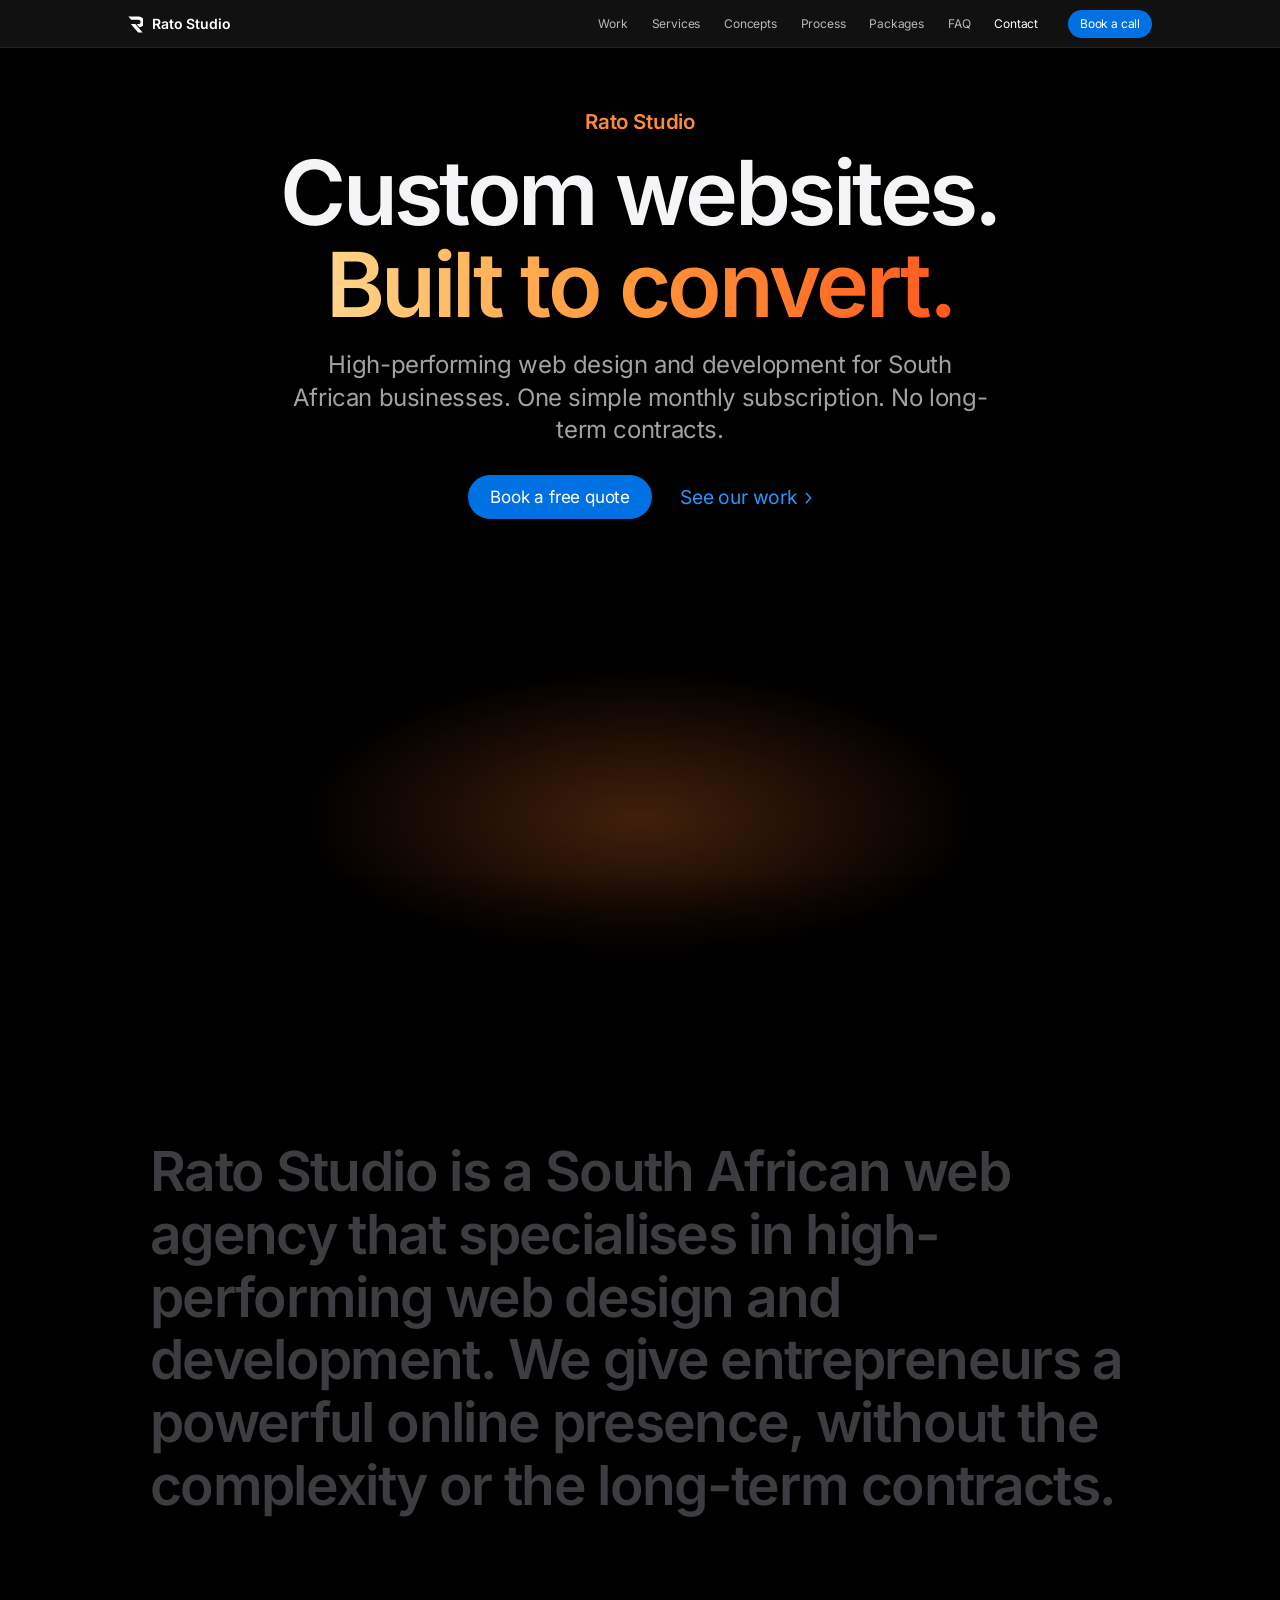
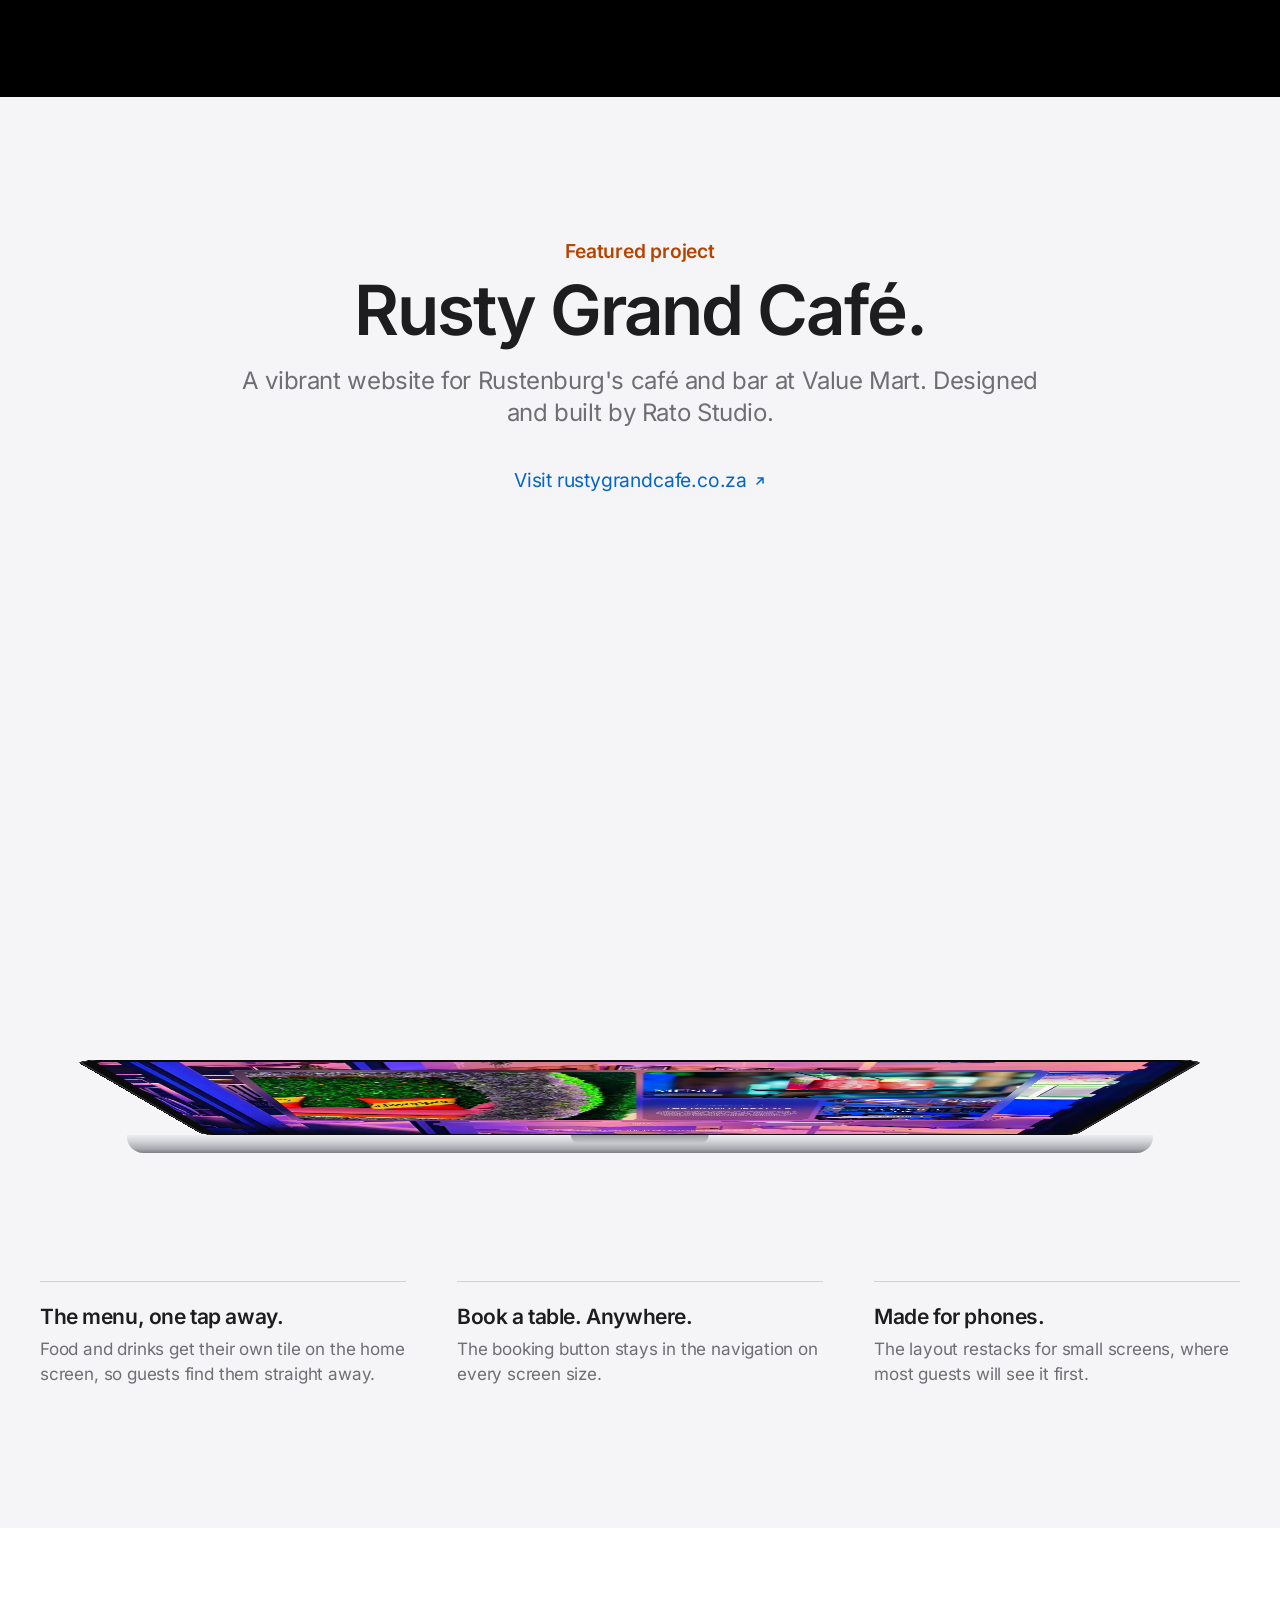
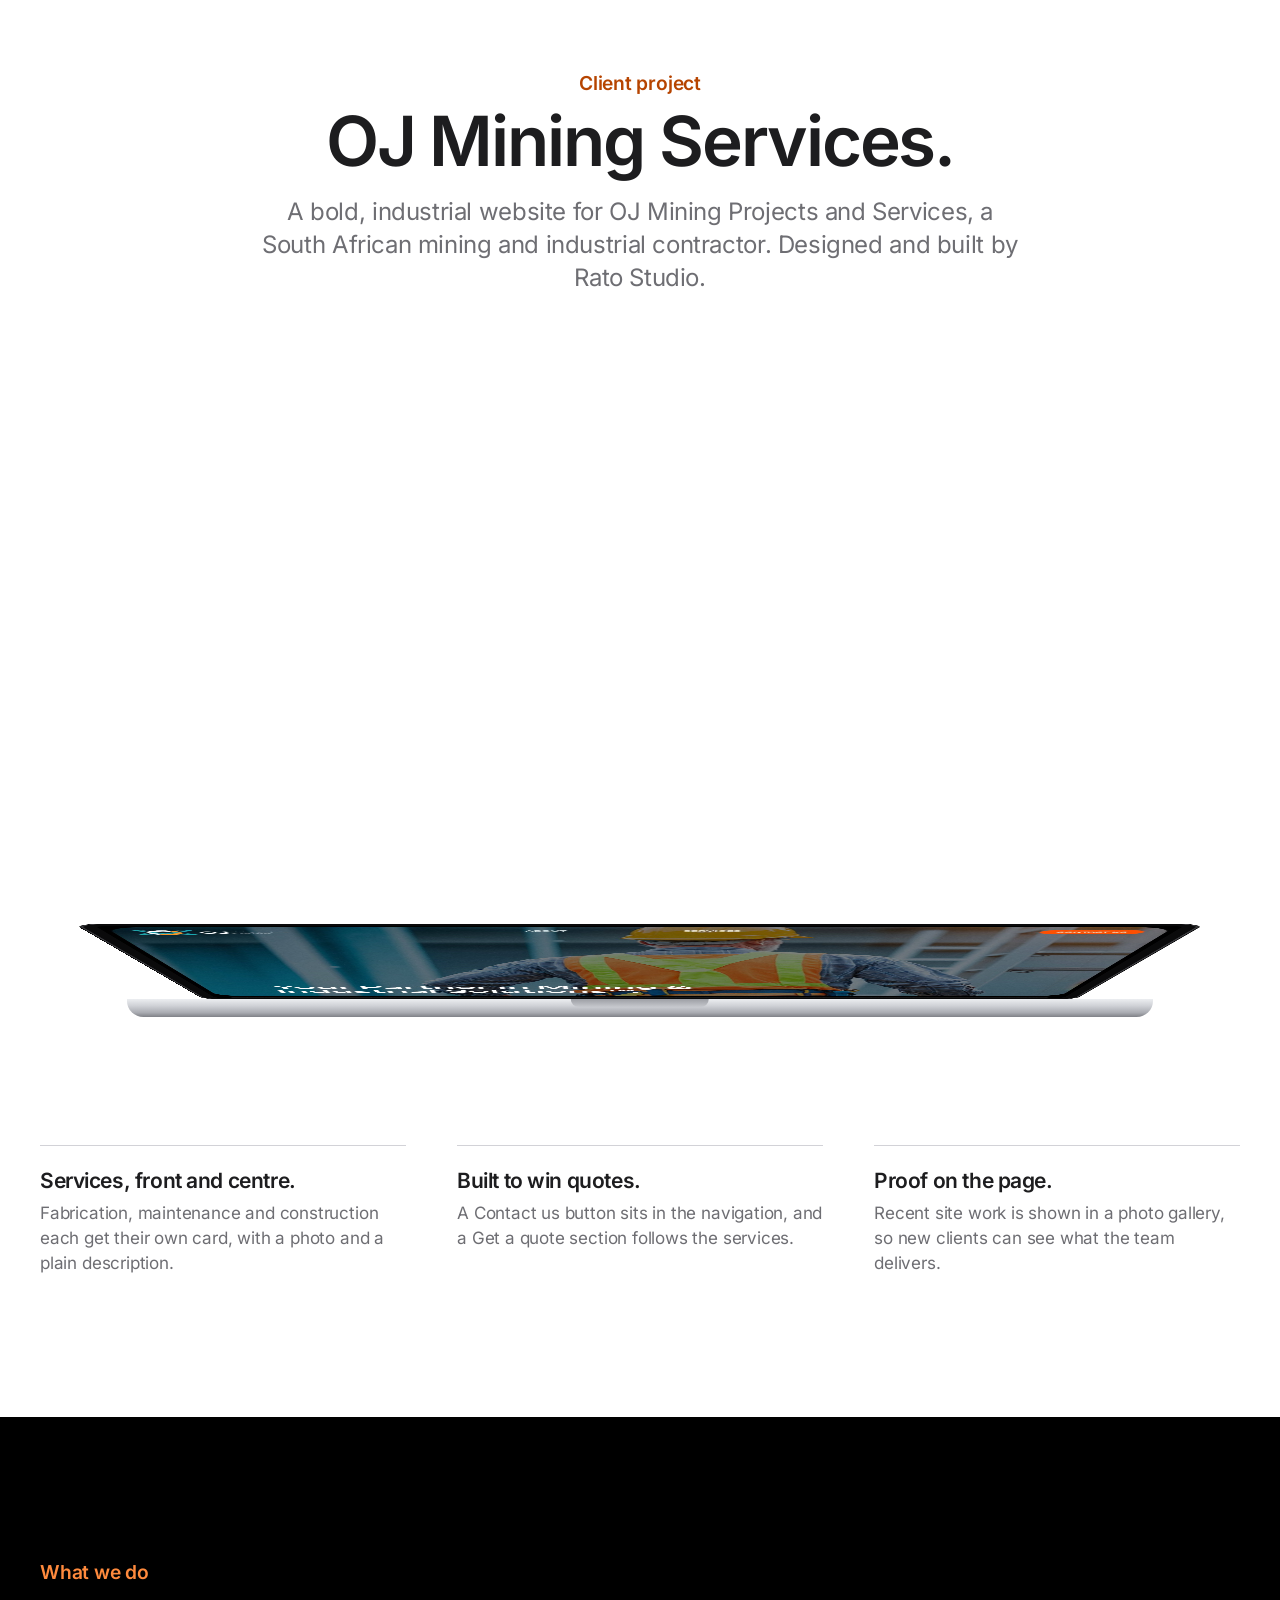
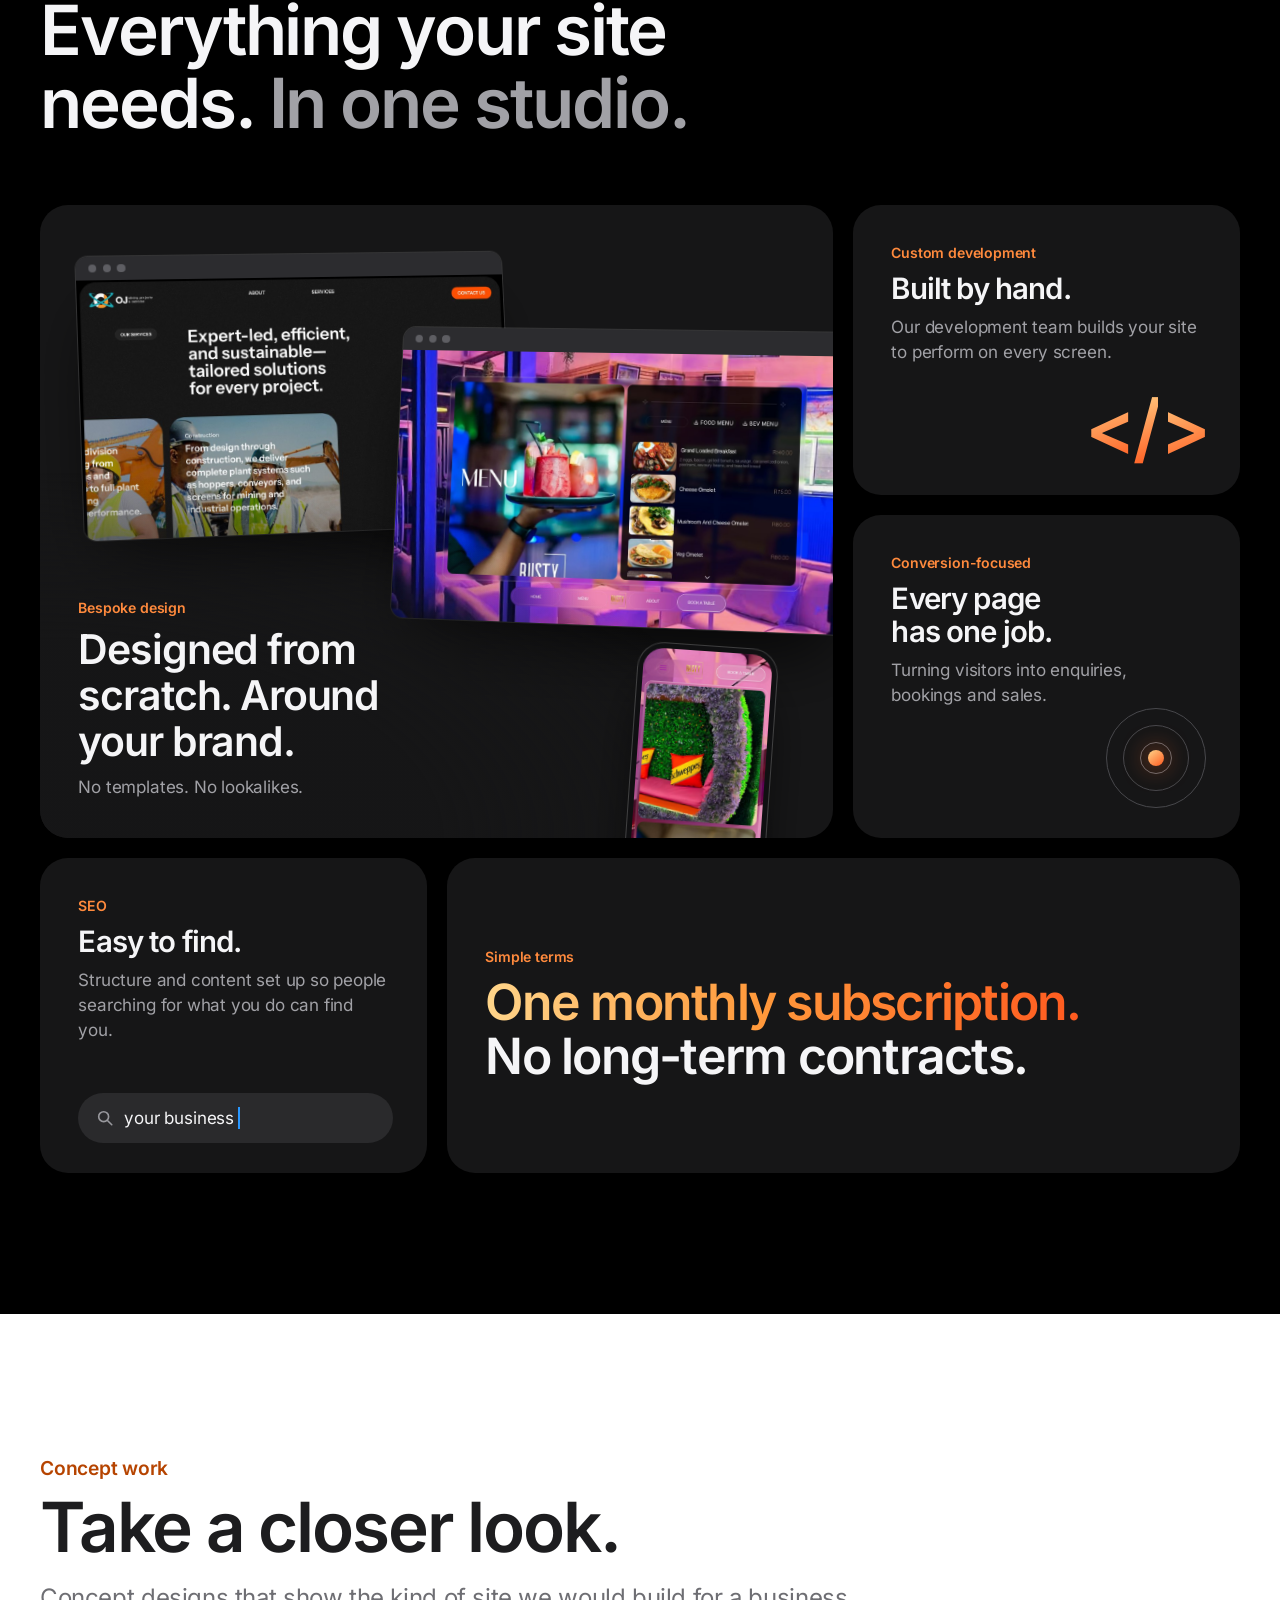
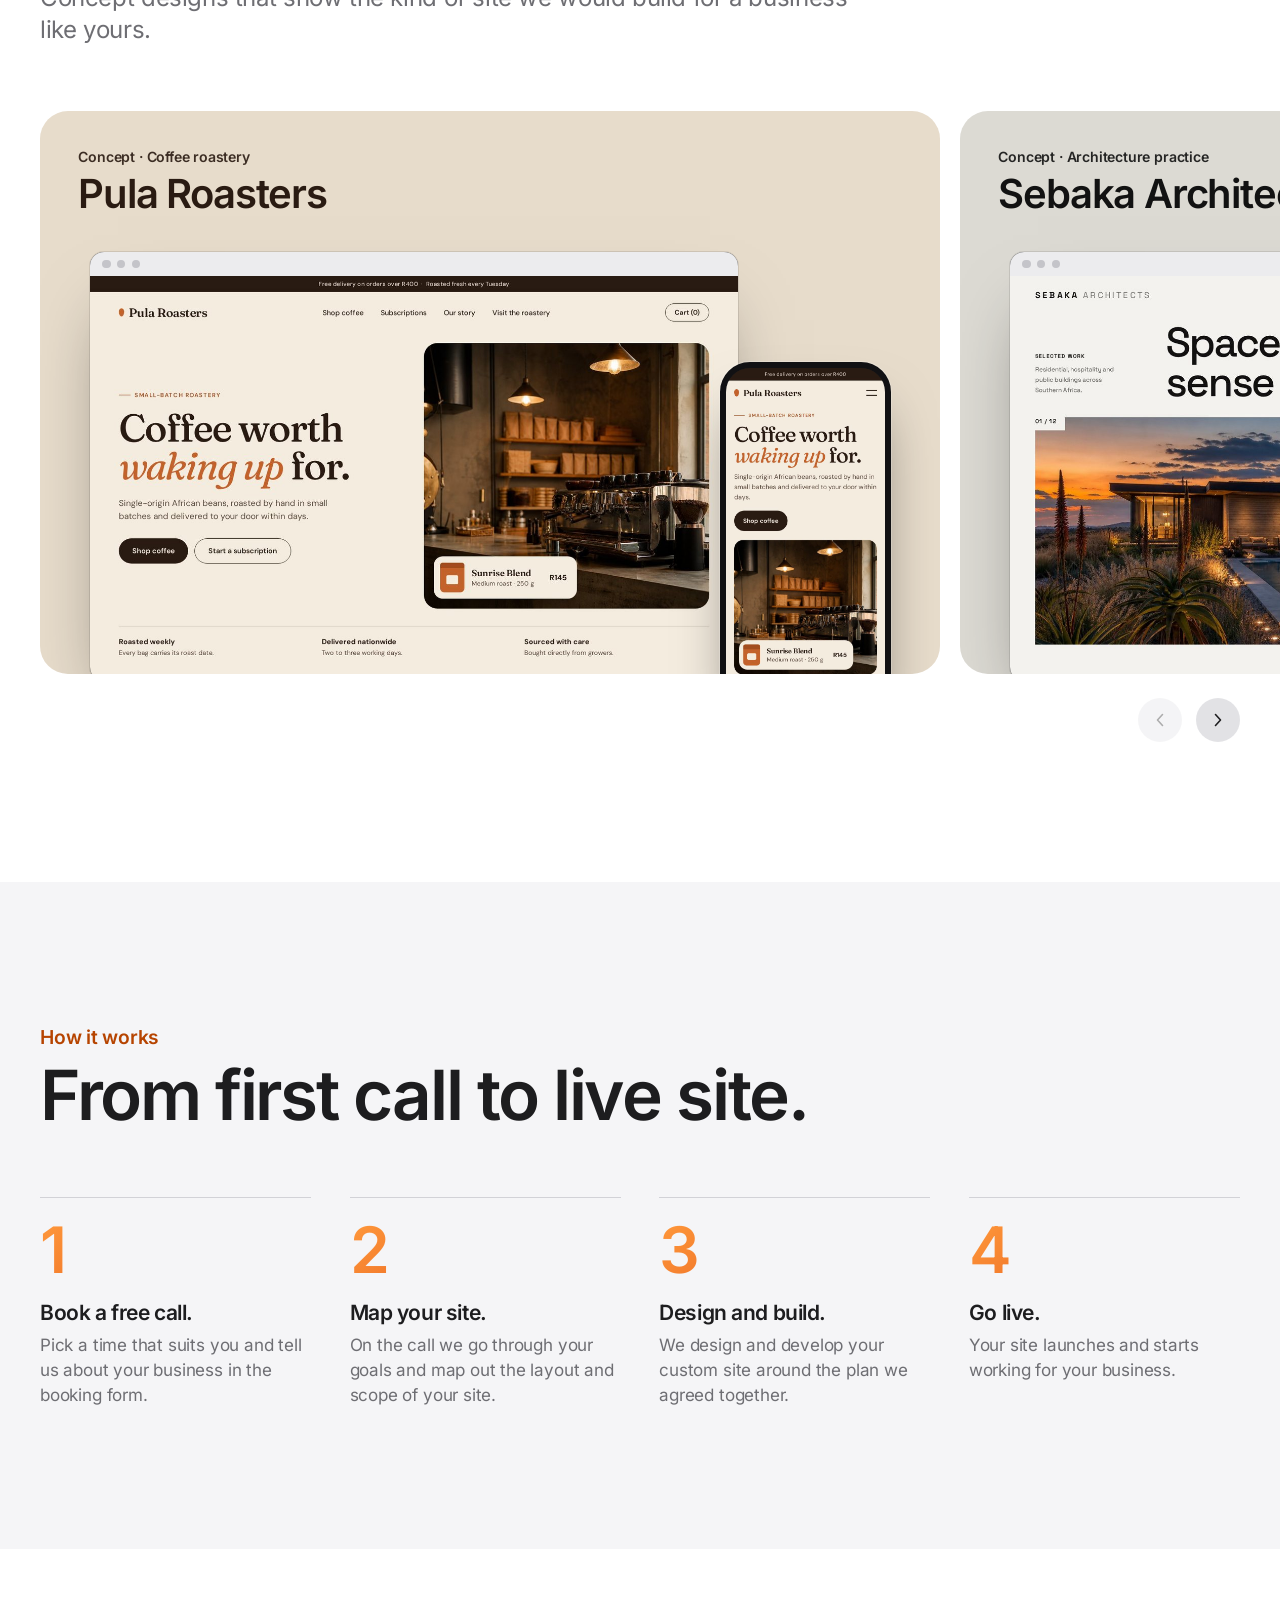
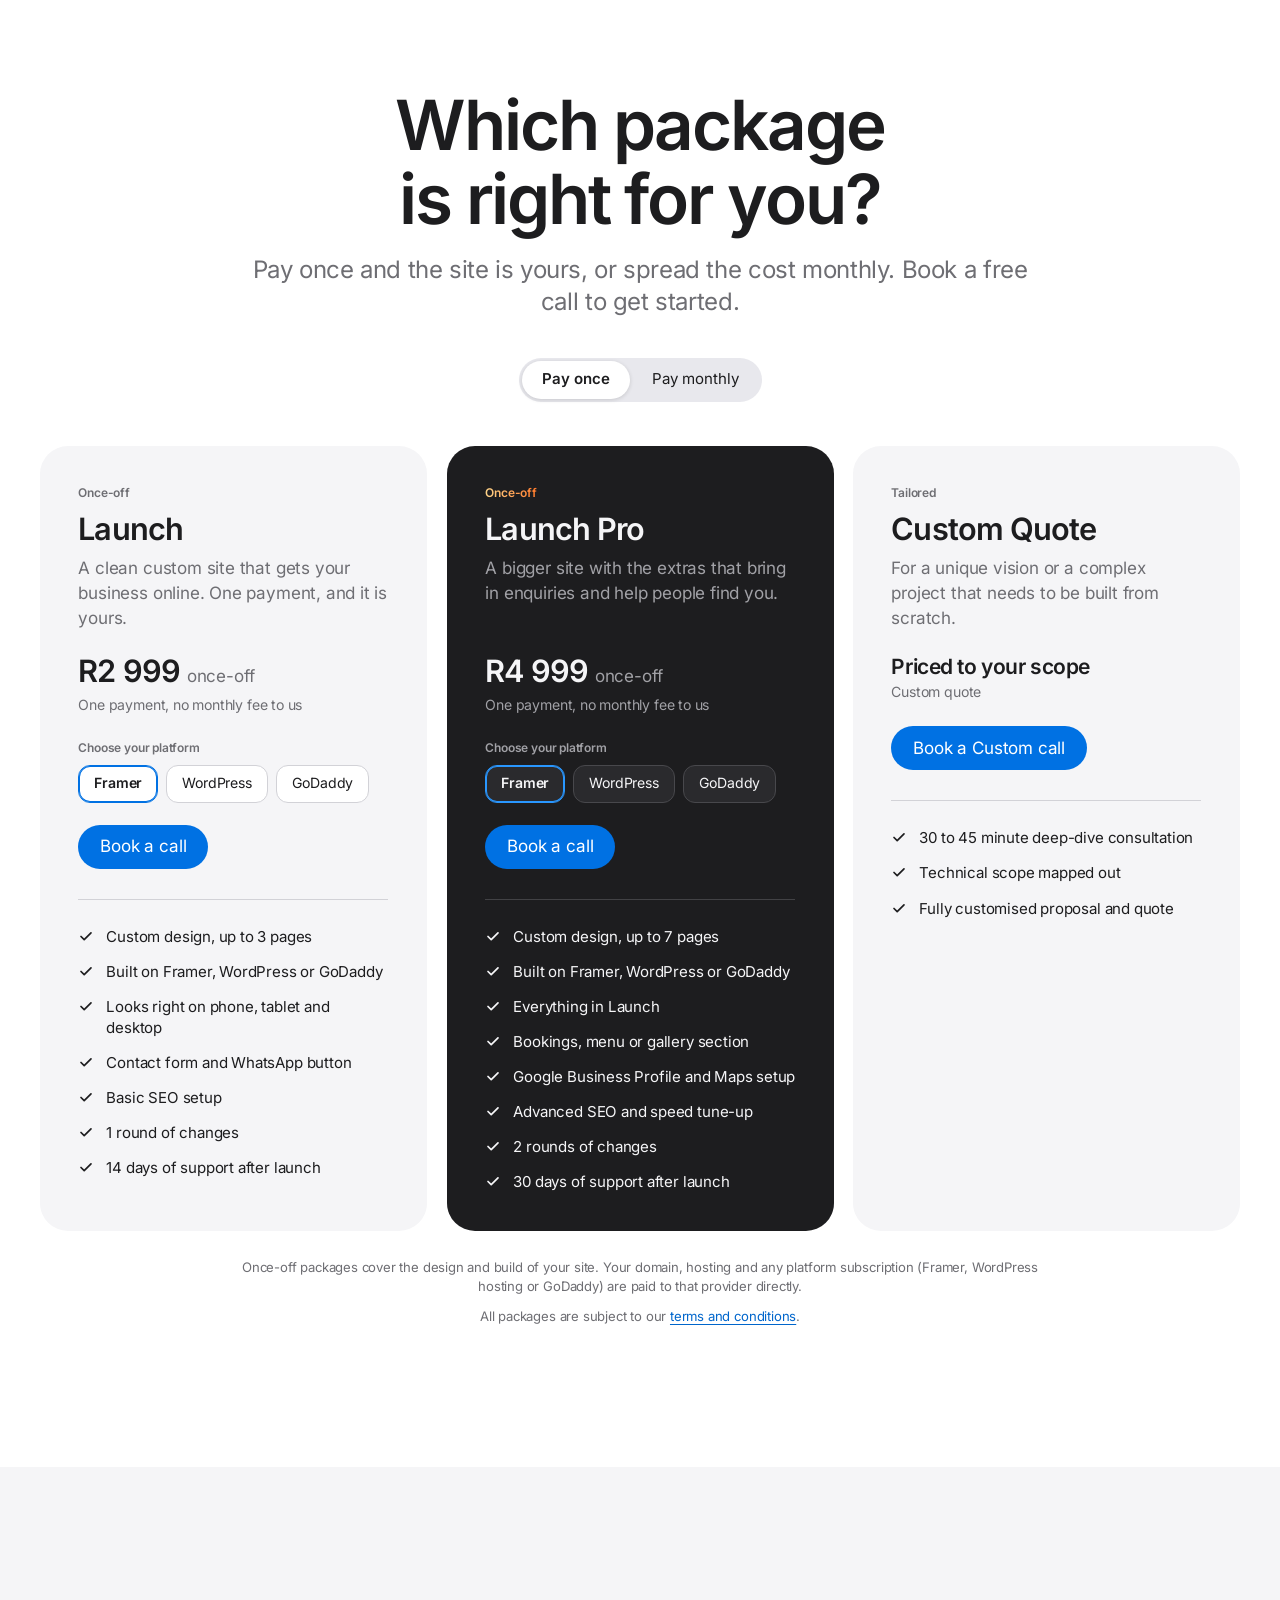
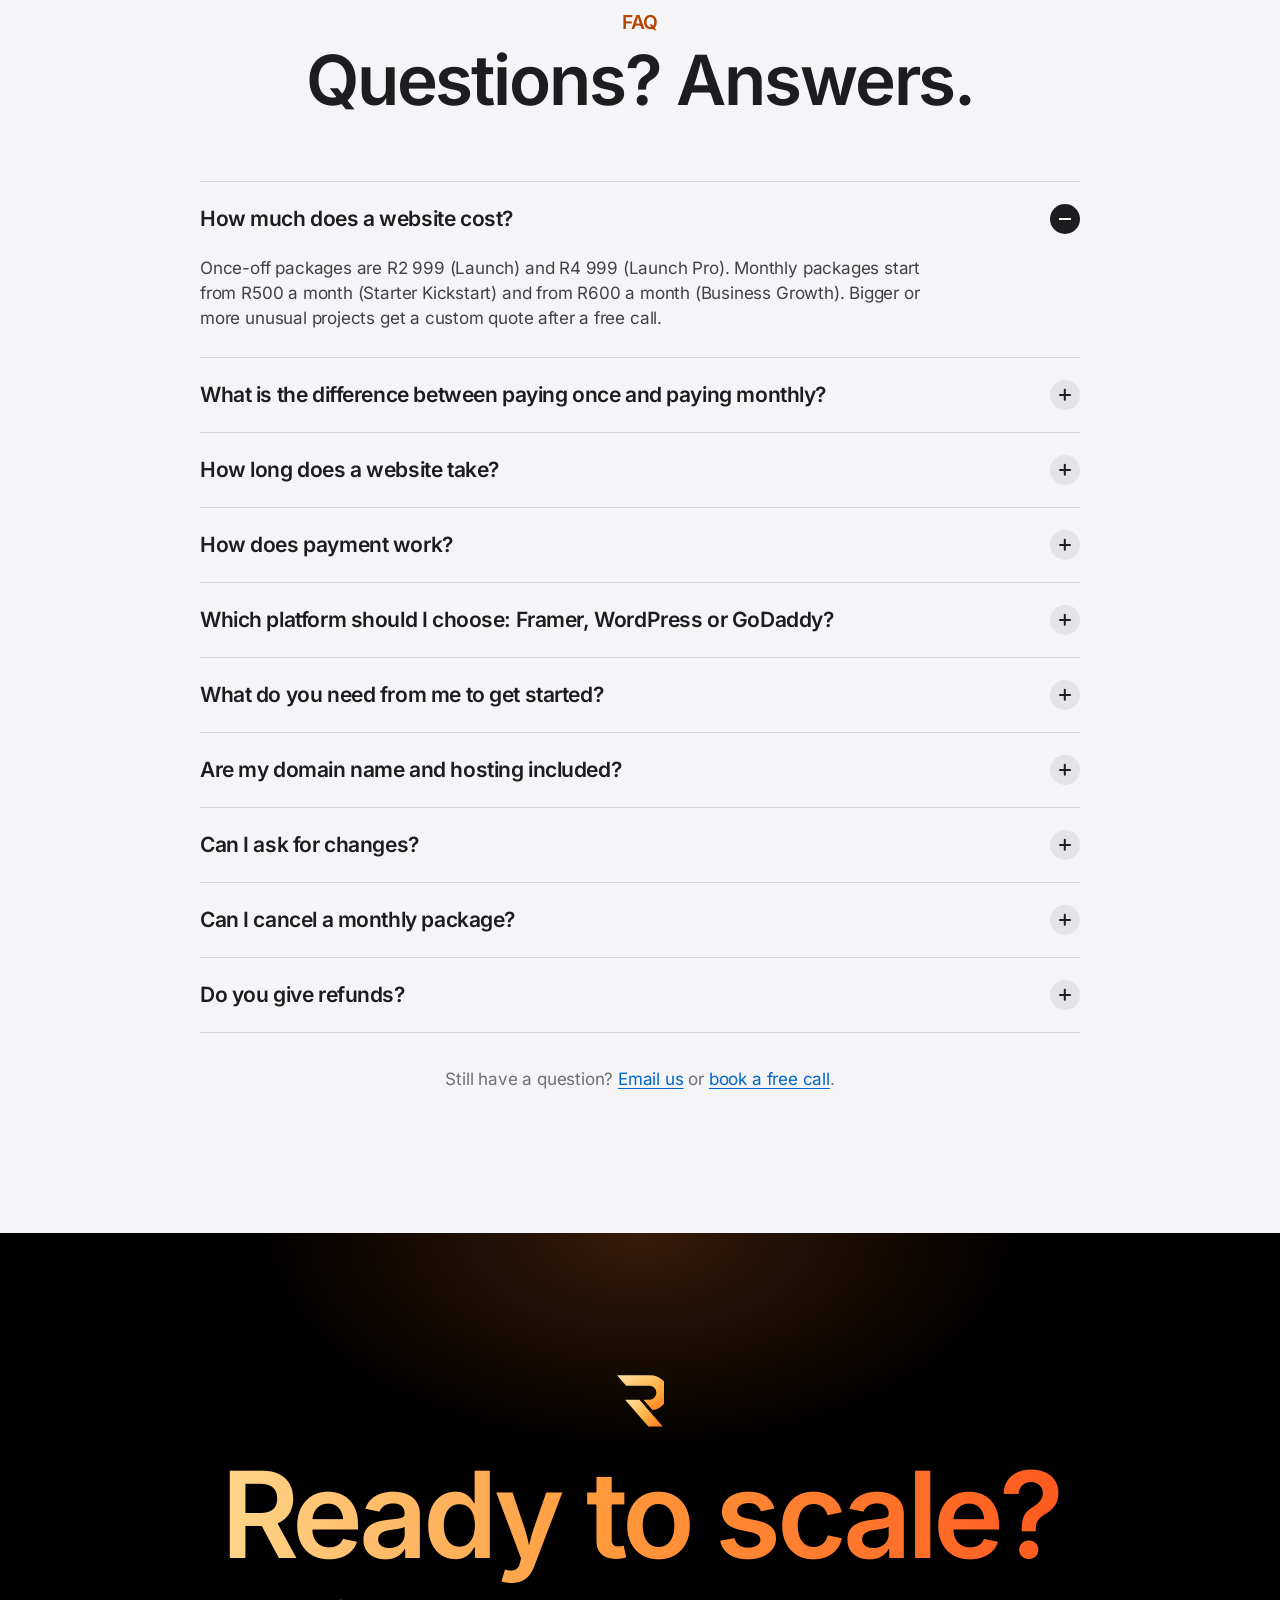
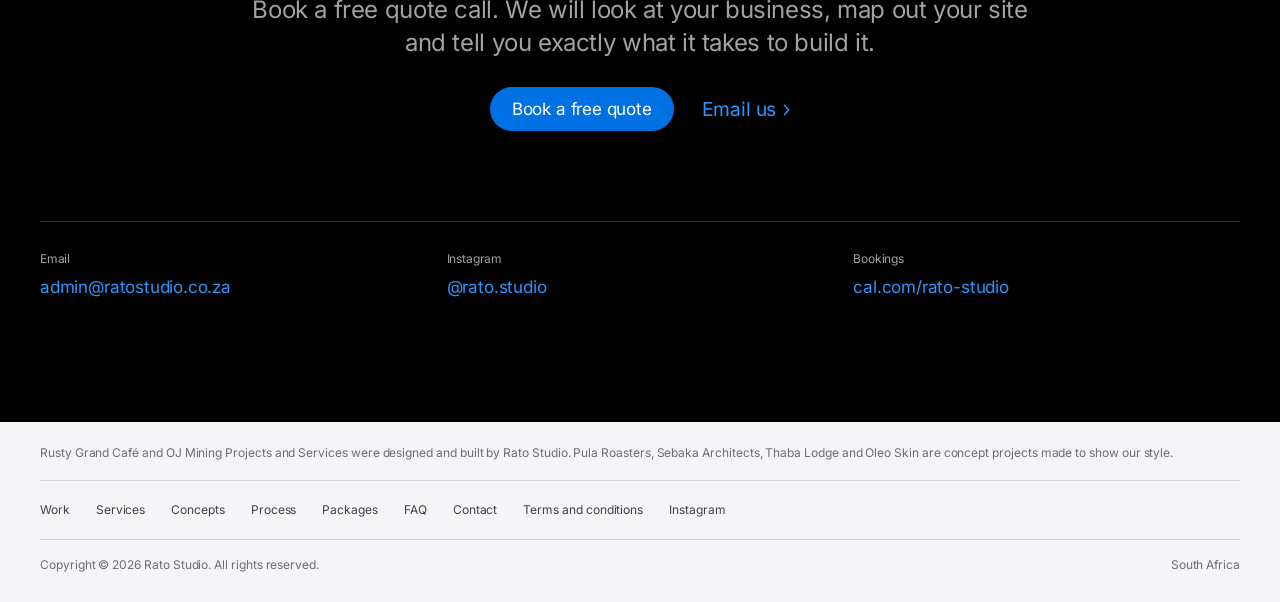
==== commit 2dad7608: "Add files via upload" ====
--- a/index.html
+++ b/index.html
@@ -509,7 +509,7 @@
           <div class="faq-a"><p>Your deposit pays for the first stage of work, so it is not refundable once work has started. If you cancel partway through, you pay only for the work done up to that point. The full details are in our <a href="terms/">terms and conditions</a>.</p></div>
         </details>
       </div>
-      <p class="faq-more" data-reveal>Still have a question? <a href="mailto:oloratomotlhabane3@gmail.com">Email us</a> or <a href="https://cal.com/rato-studio-b8i6sl" target="_blank" rel="noopener">book a free call</a>.</p>
+      <p class="faq-more" data-reveal>Still have a question? <a href="mailto:admin@ratostudio.co.za">Email us</a> or <a href="https://cal.com/rato-studio-b8i6sl" target="_blank" rel="noopener">book a free call</a>.</p>
     </div>
   </section>
 
@@ -521,10 +521,10 @@
       <p class="intro" data-reveal>Book a free quote call. We will look at your business, map out your site and tell you exactly what it takes to build it.</p>
       <div class="actions" data-reveal>
         <a class="pill" href="https://cal.com/rato-studio-b8i6sl" target="_blank" rel="noopener">Book a free quote</a>
-        <a class="more" href="mailto:oloratomotlhabane3@gmail.com">Email us <svg aria-hidden="true"><use href="#chev"/></svg></a>
+        <a class="more" href="mailto:admin@ratostudio.co.za">Email us <svg aria-hidden="true"><use href="#chev"/></svg></a>
       </div>
       <ul class="contacts" data-reveal>
-        <li><span>Email</span><a href="mailto:oloratomotlhabane3@gmail.com">oloratomotlhabane3@gmail.com</a></li>
+        <li><span>Email</span><a href="mailto:admin@ratostudio.co.za">admin@ratostudio.co.za</a></li>
         <li><span>Instagram</span><a href="https://www.instagram.com/rato.studio" target="_blank" rel="noopener">@rato.studio</a></li>
         <li><span>Bookings</span><a href="https://cal.com/rato-studio-b8i6sl" target="_blank" rel="noopener">cal.com/rato-studio</a></li>
       </ul>
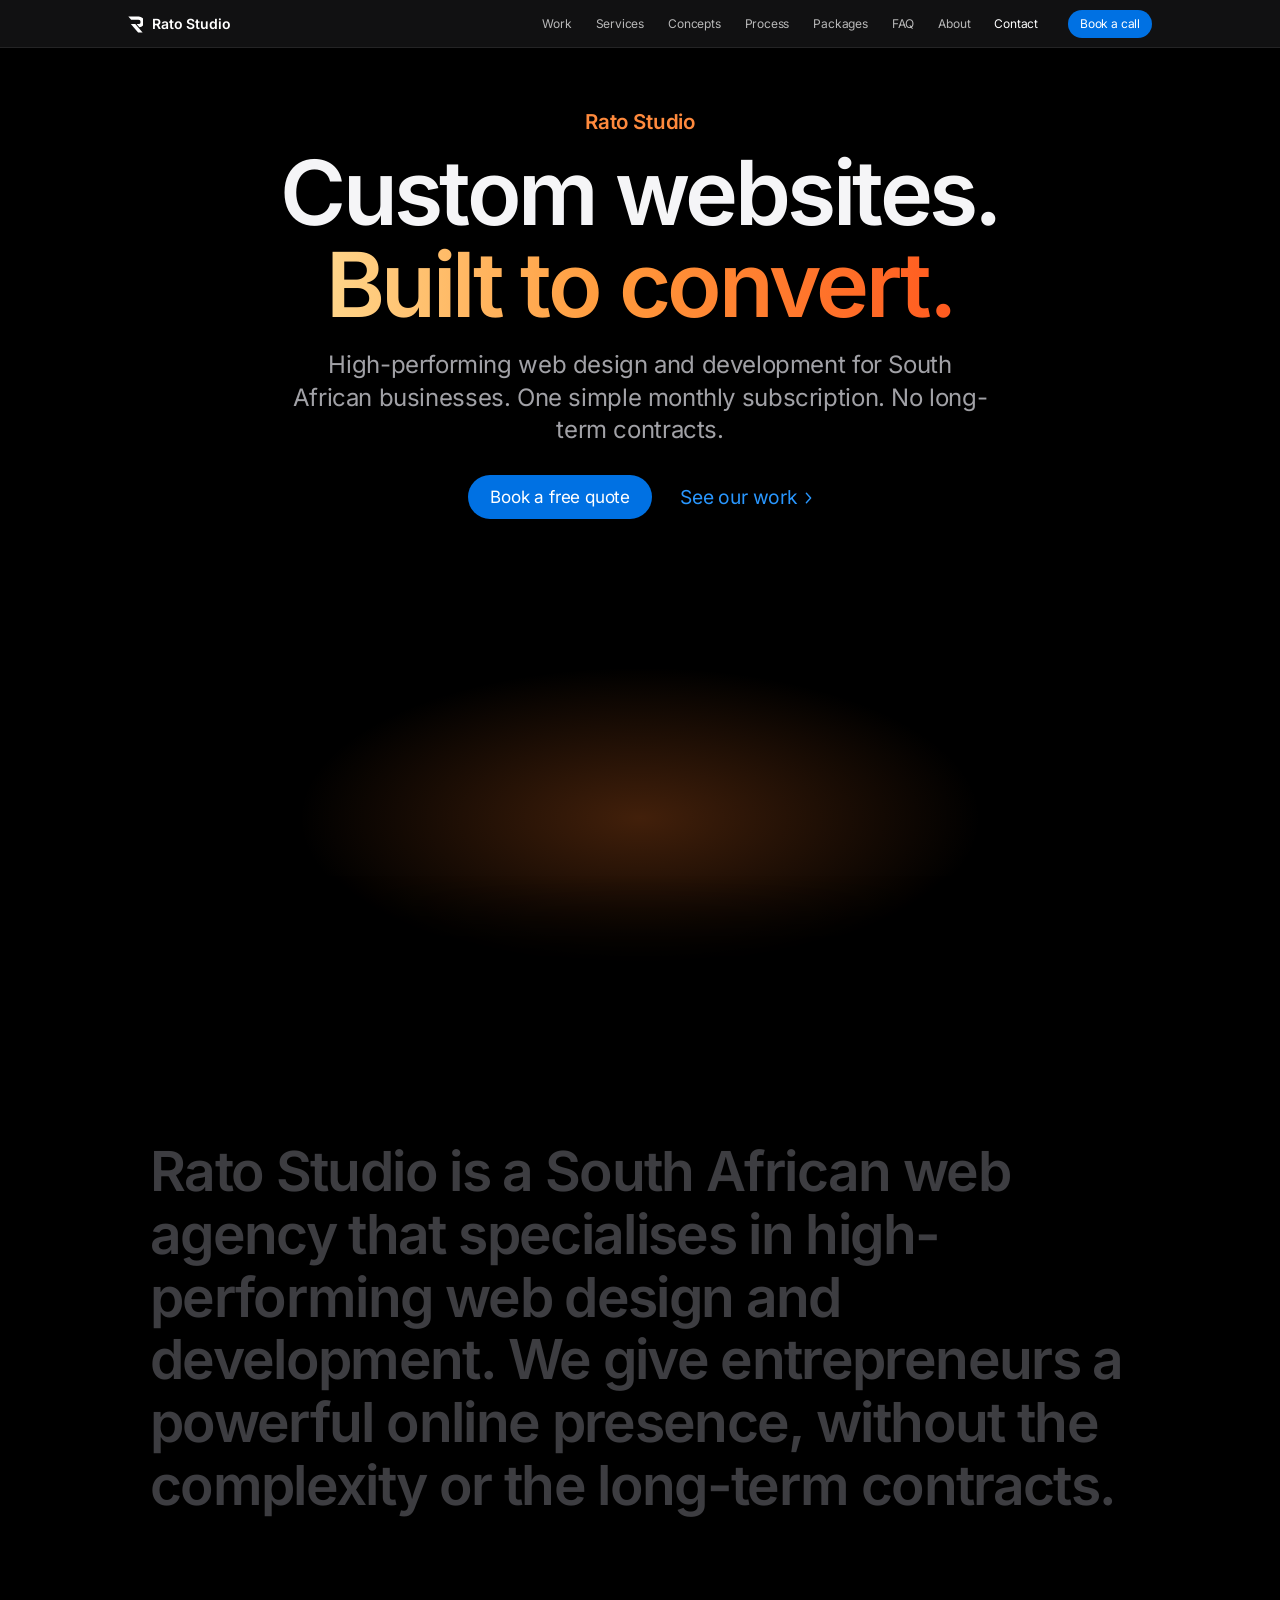
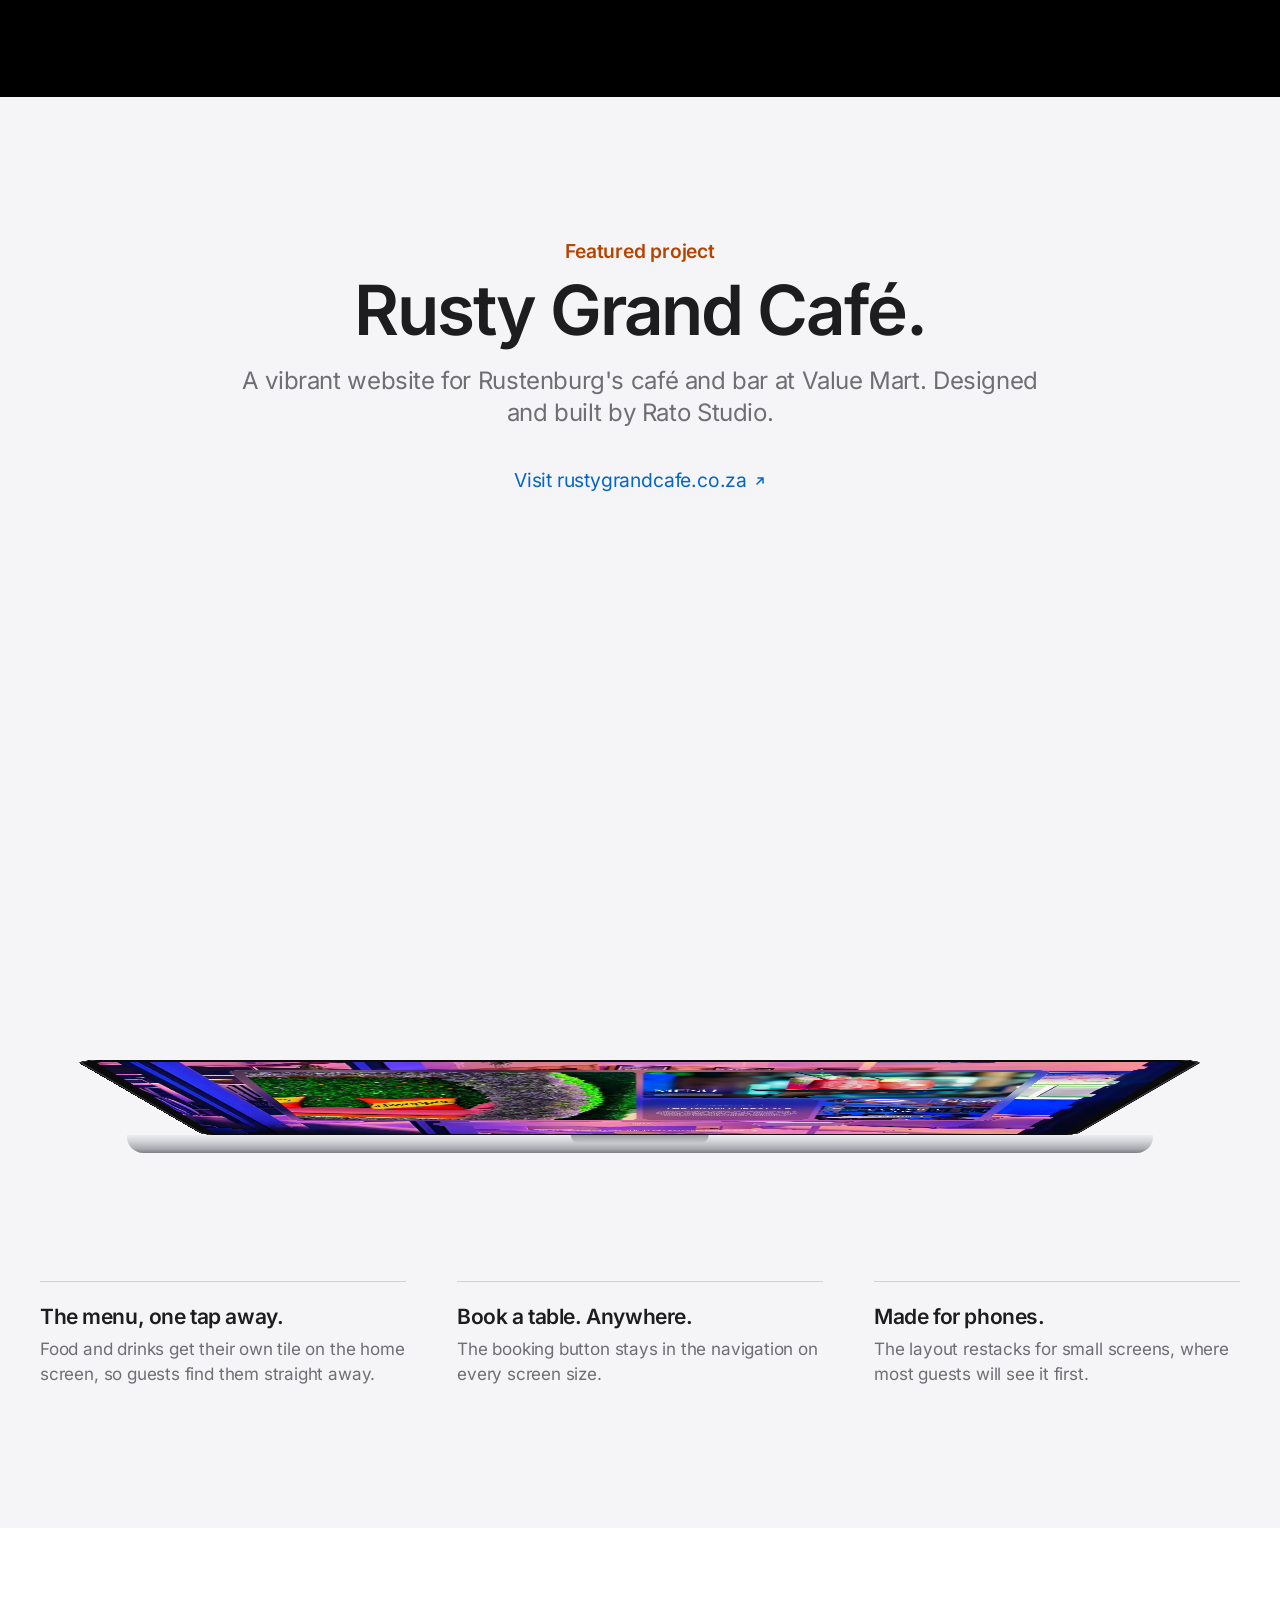
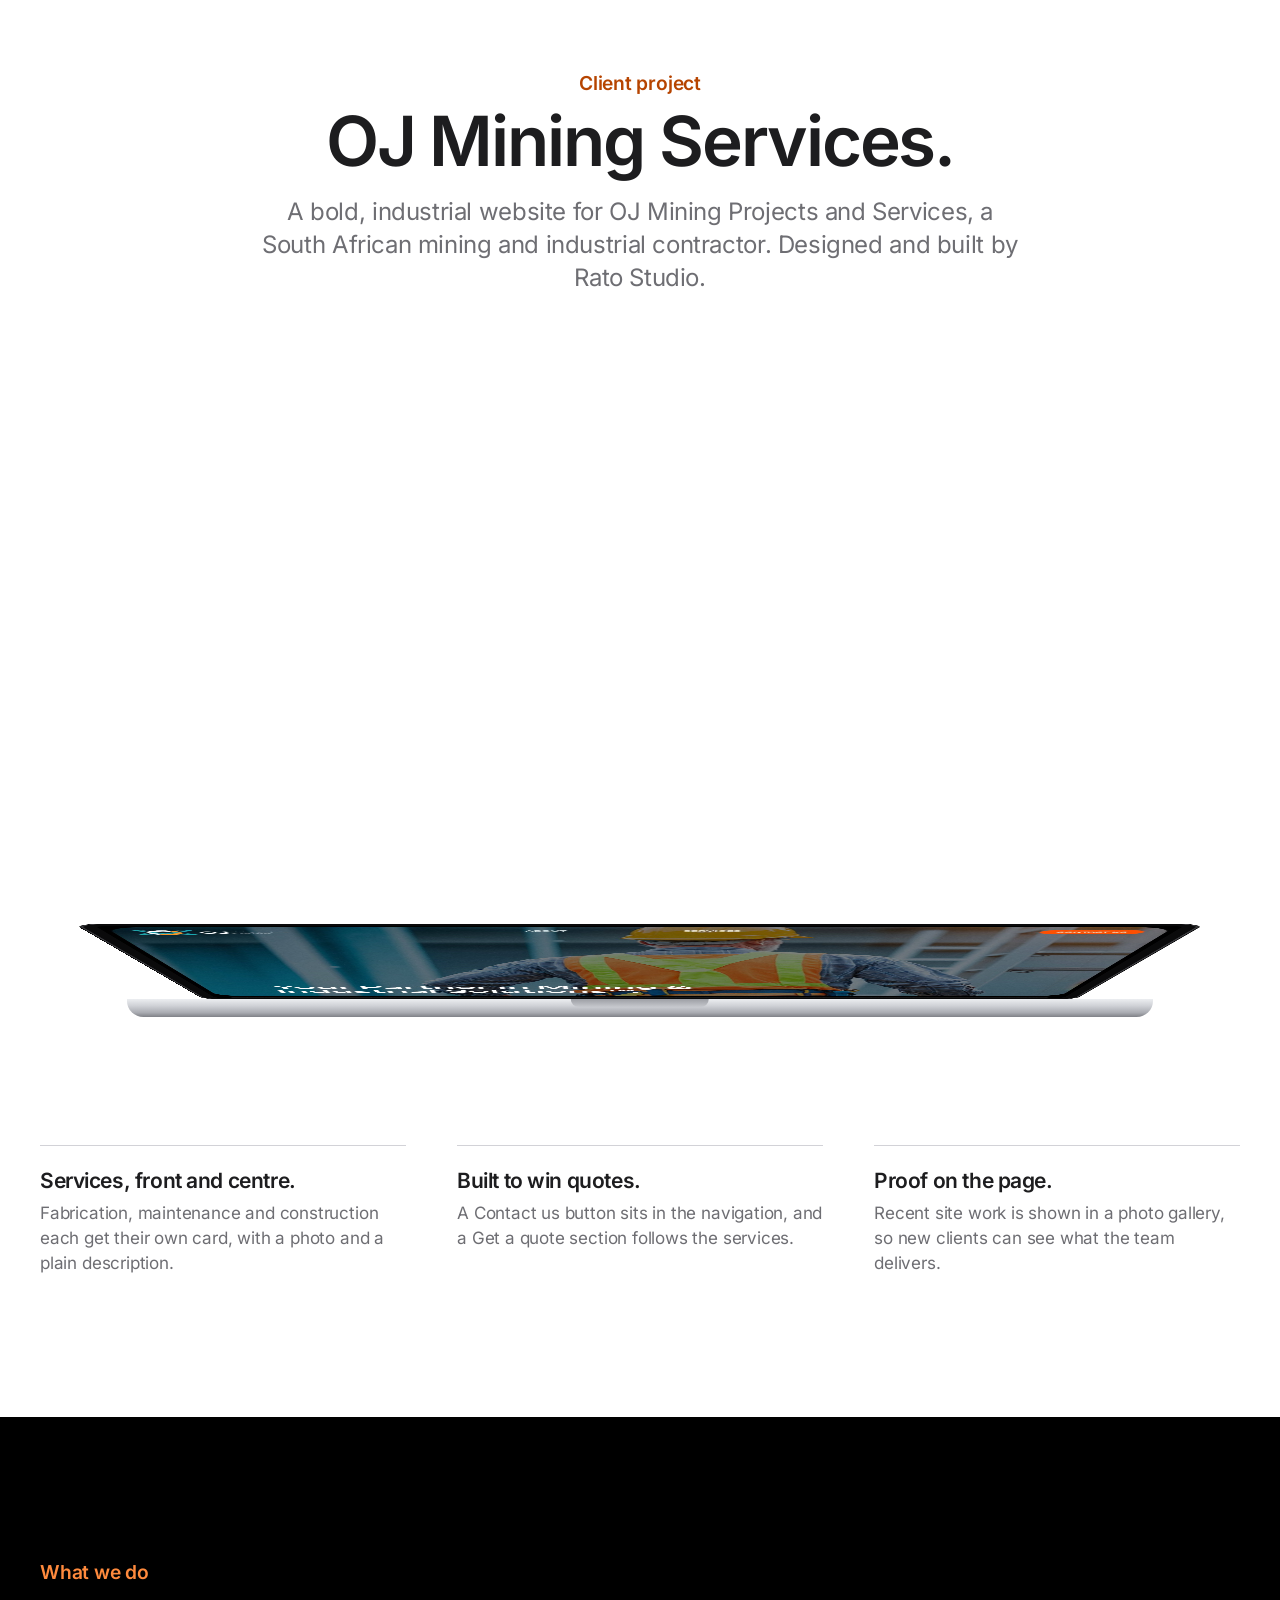
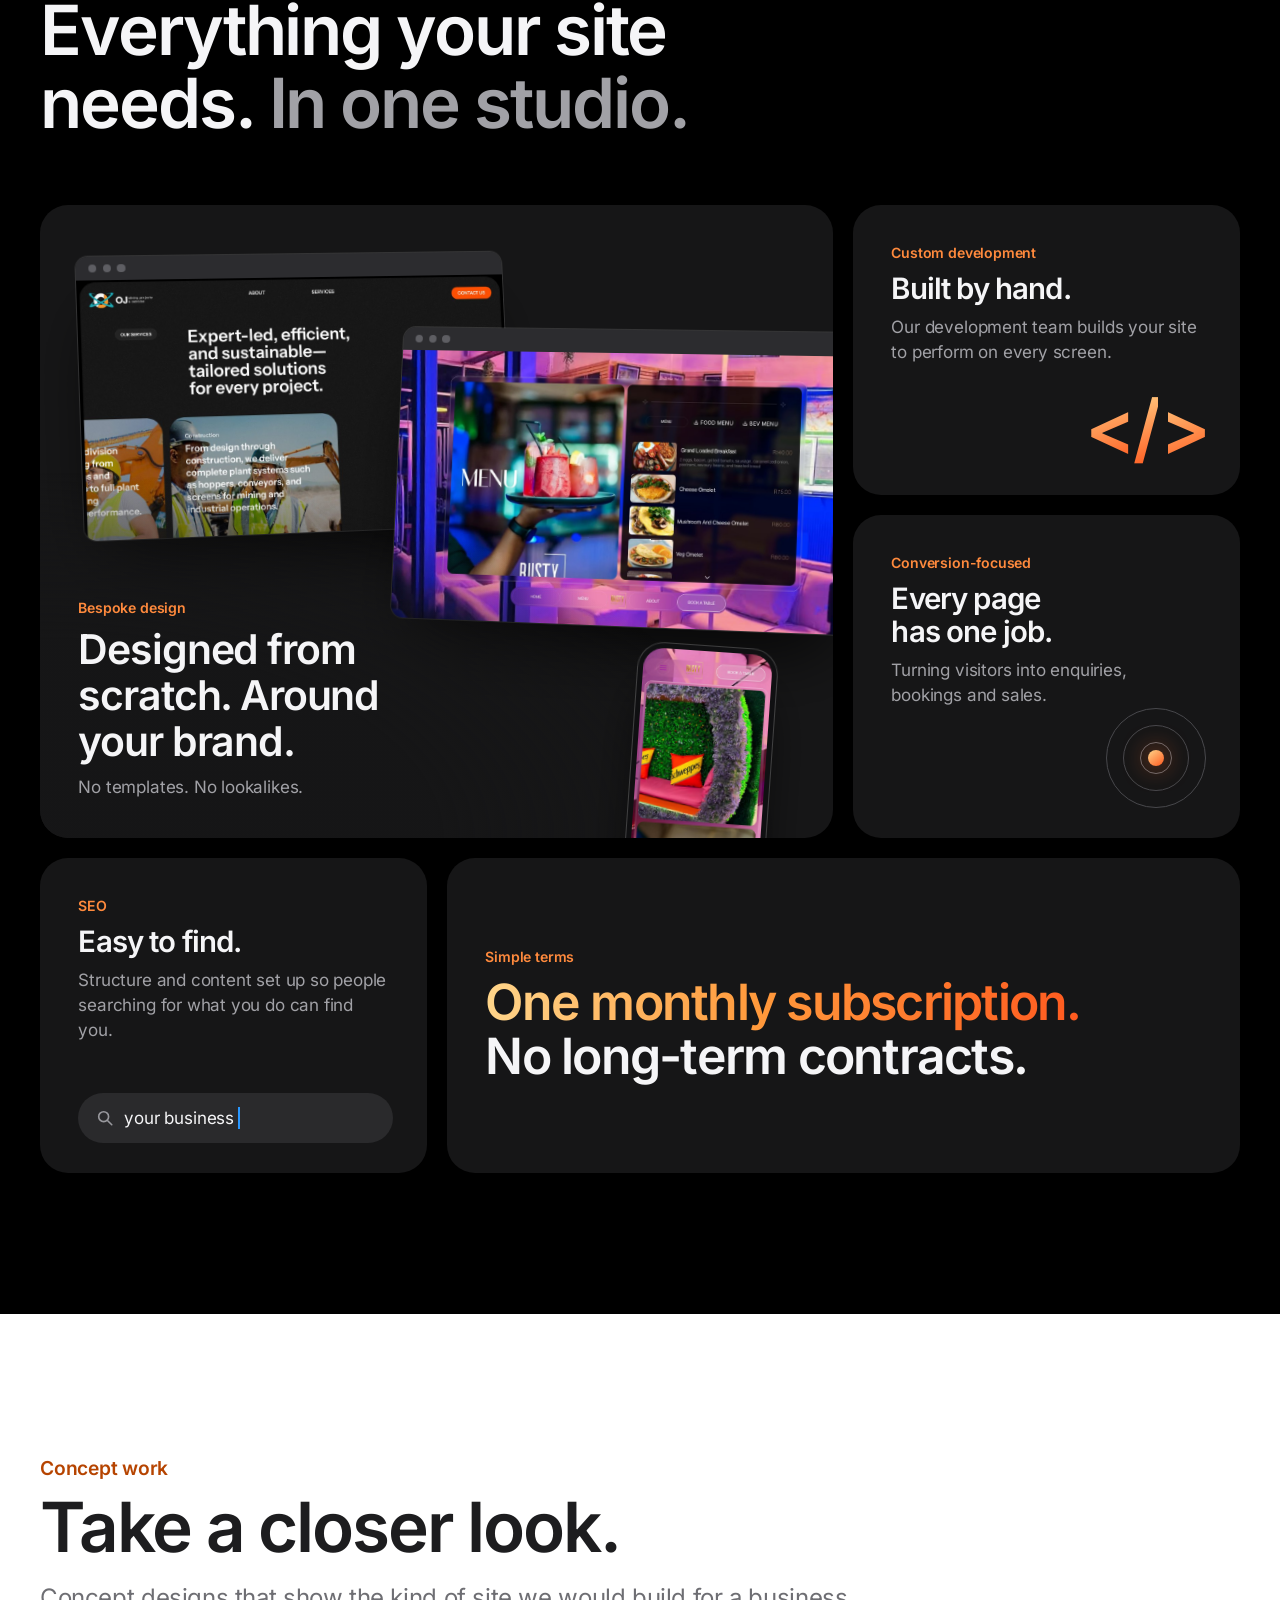
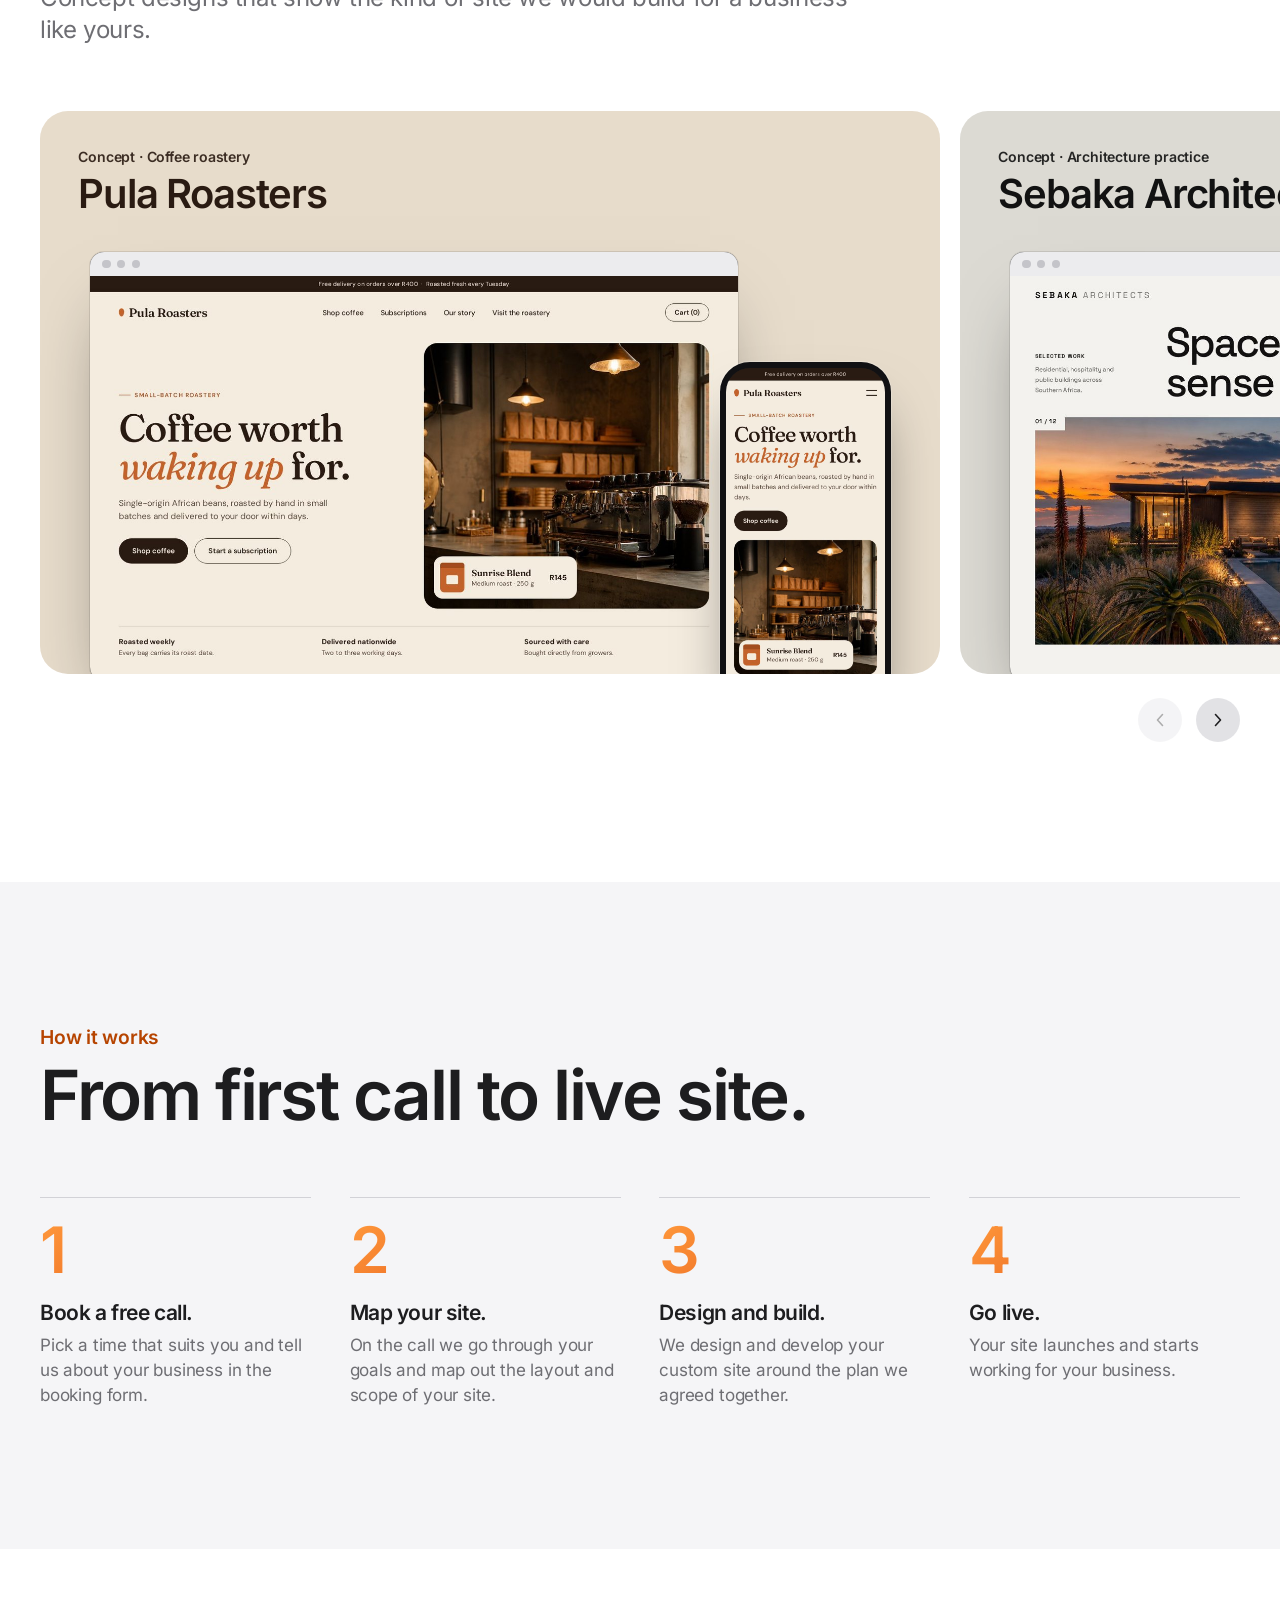
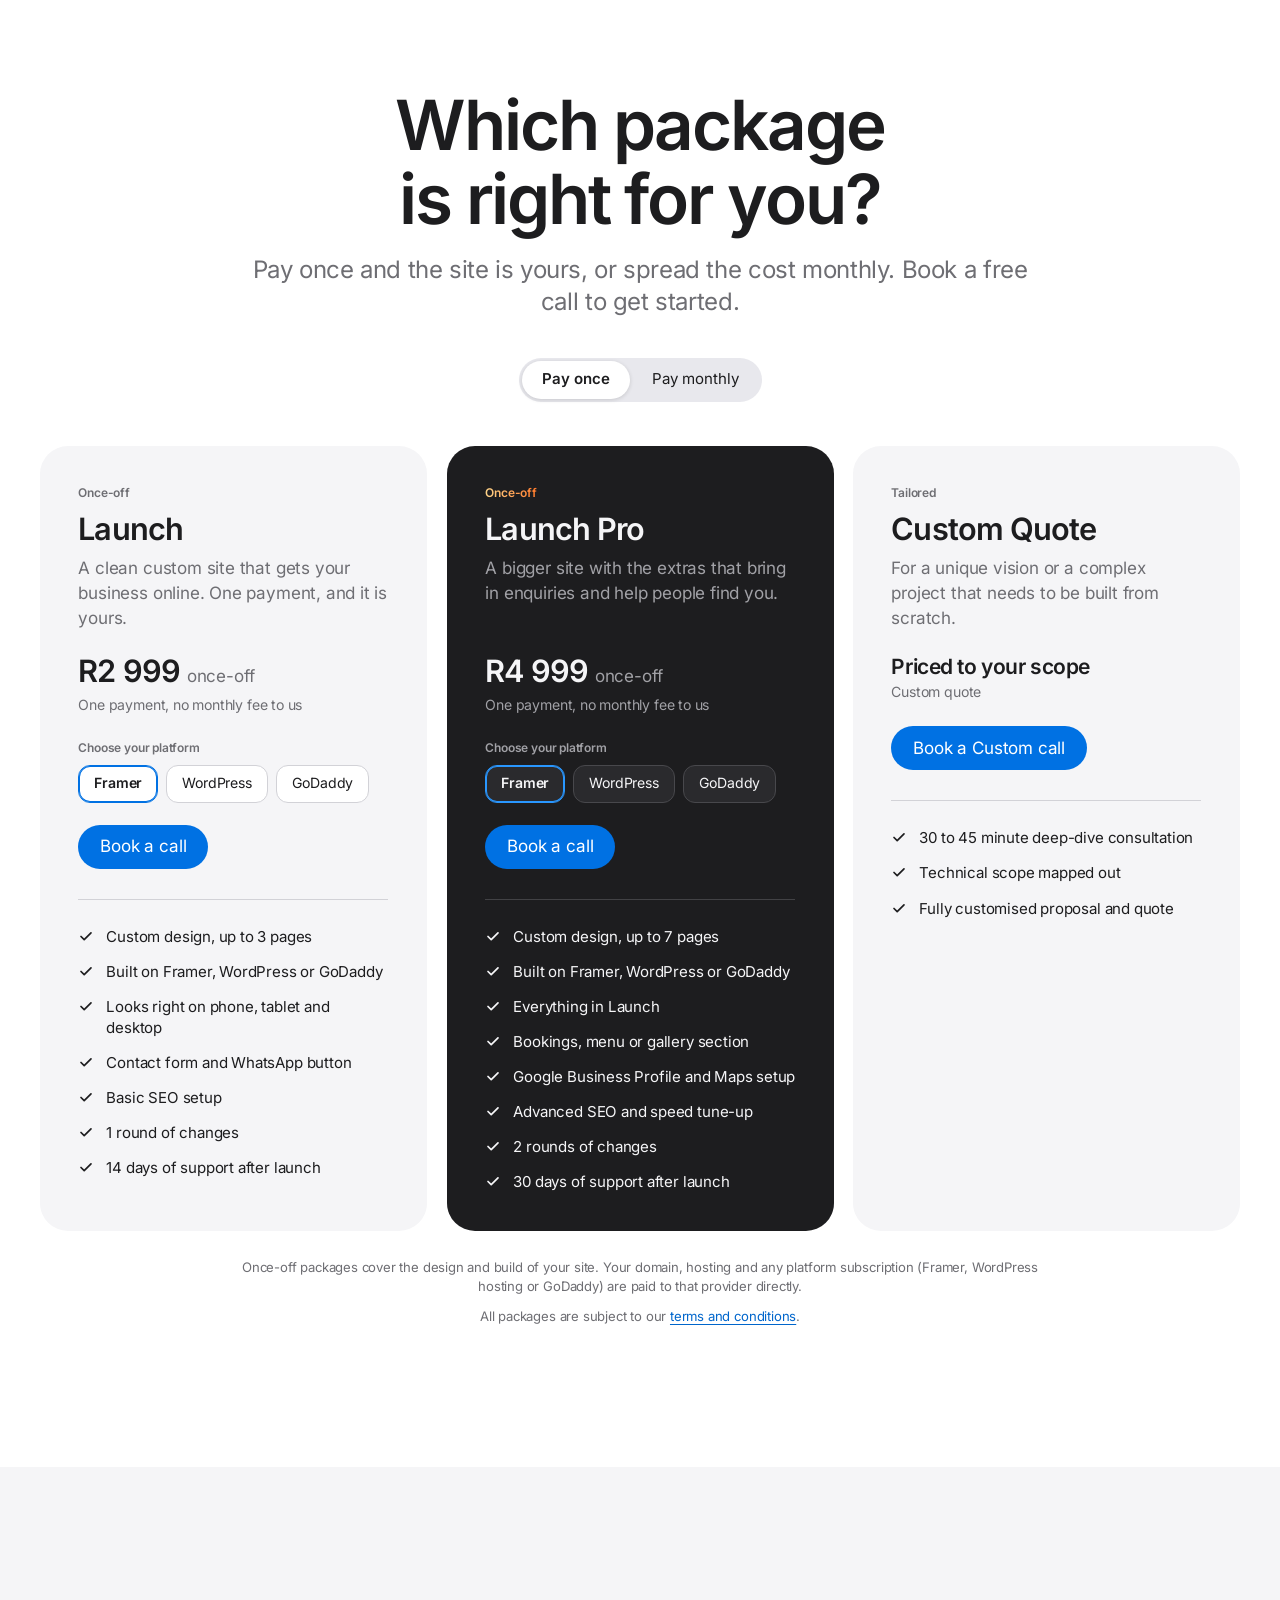
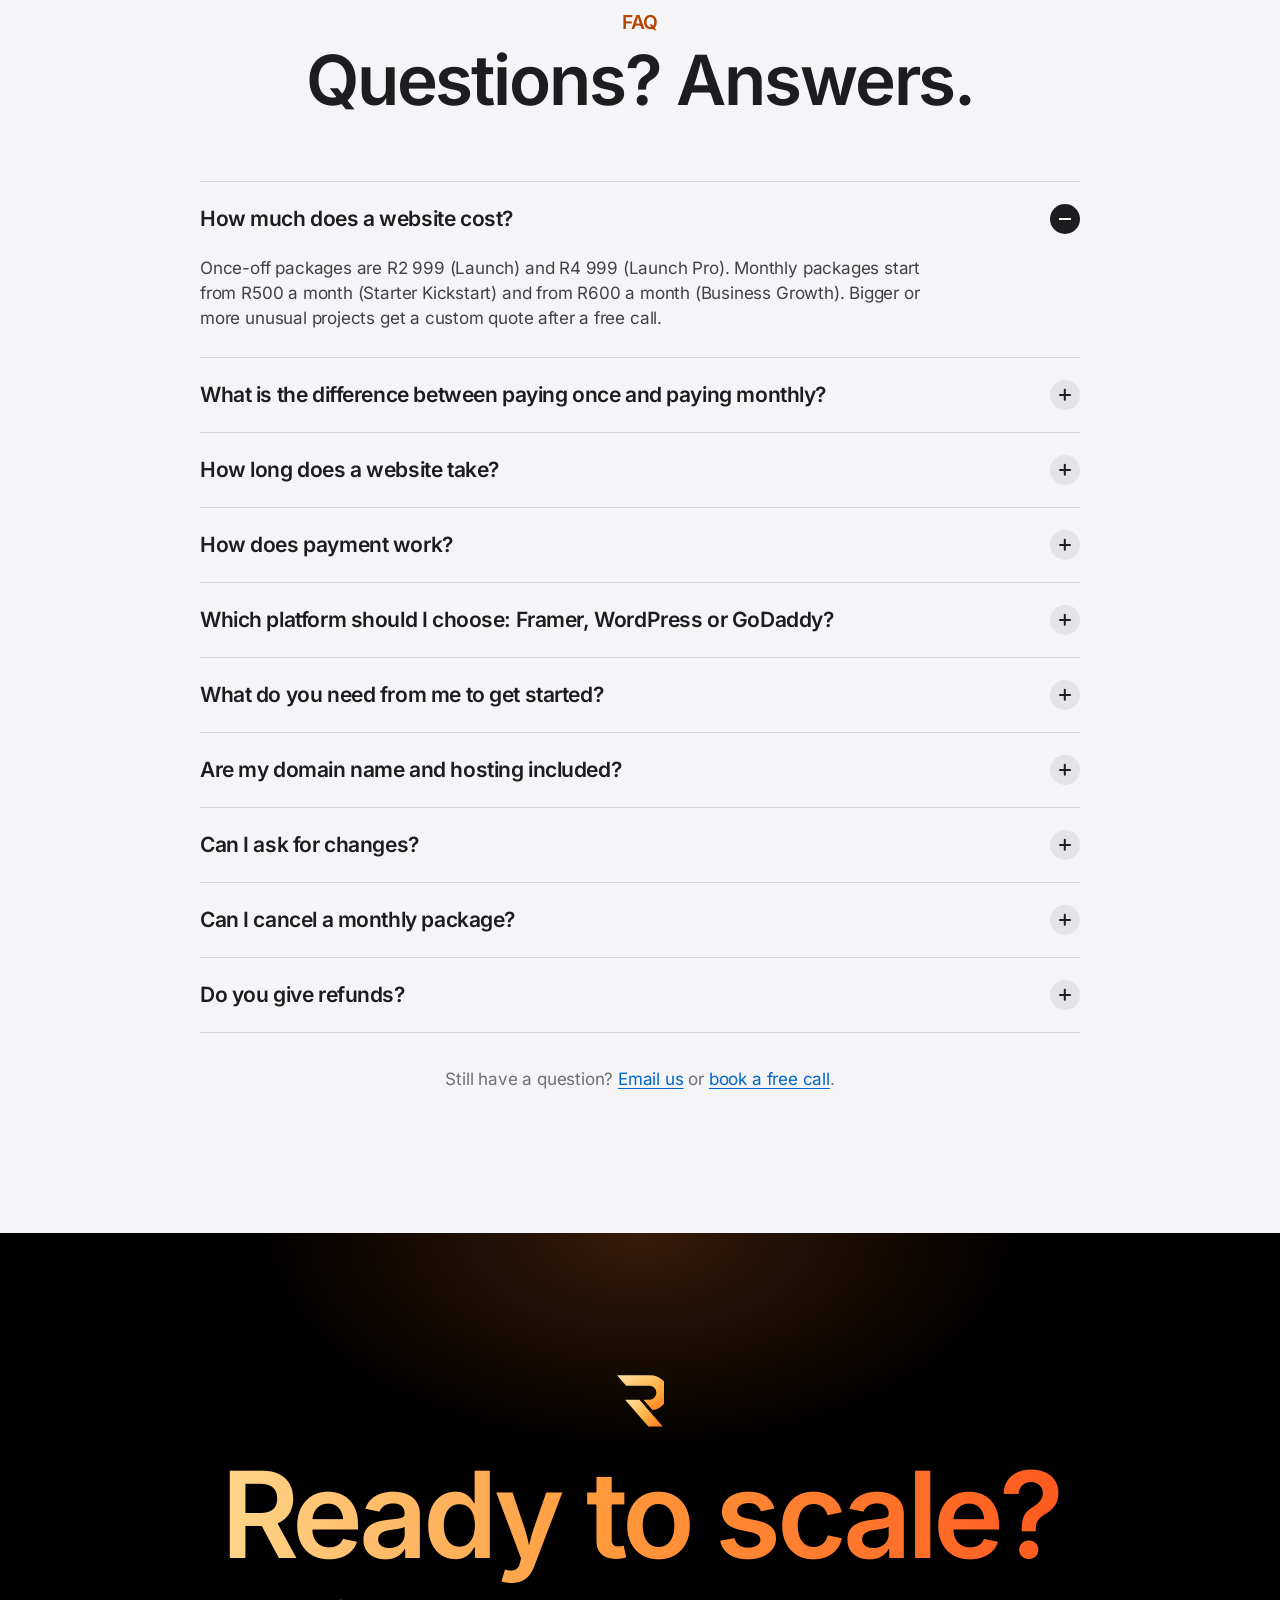
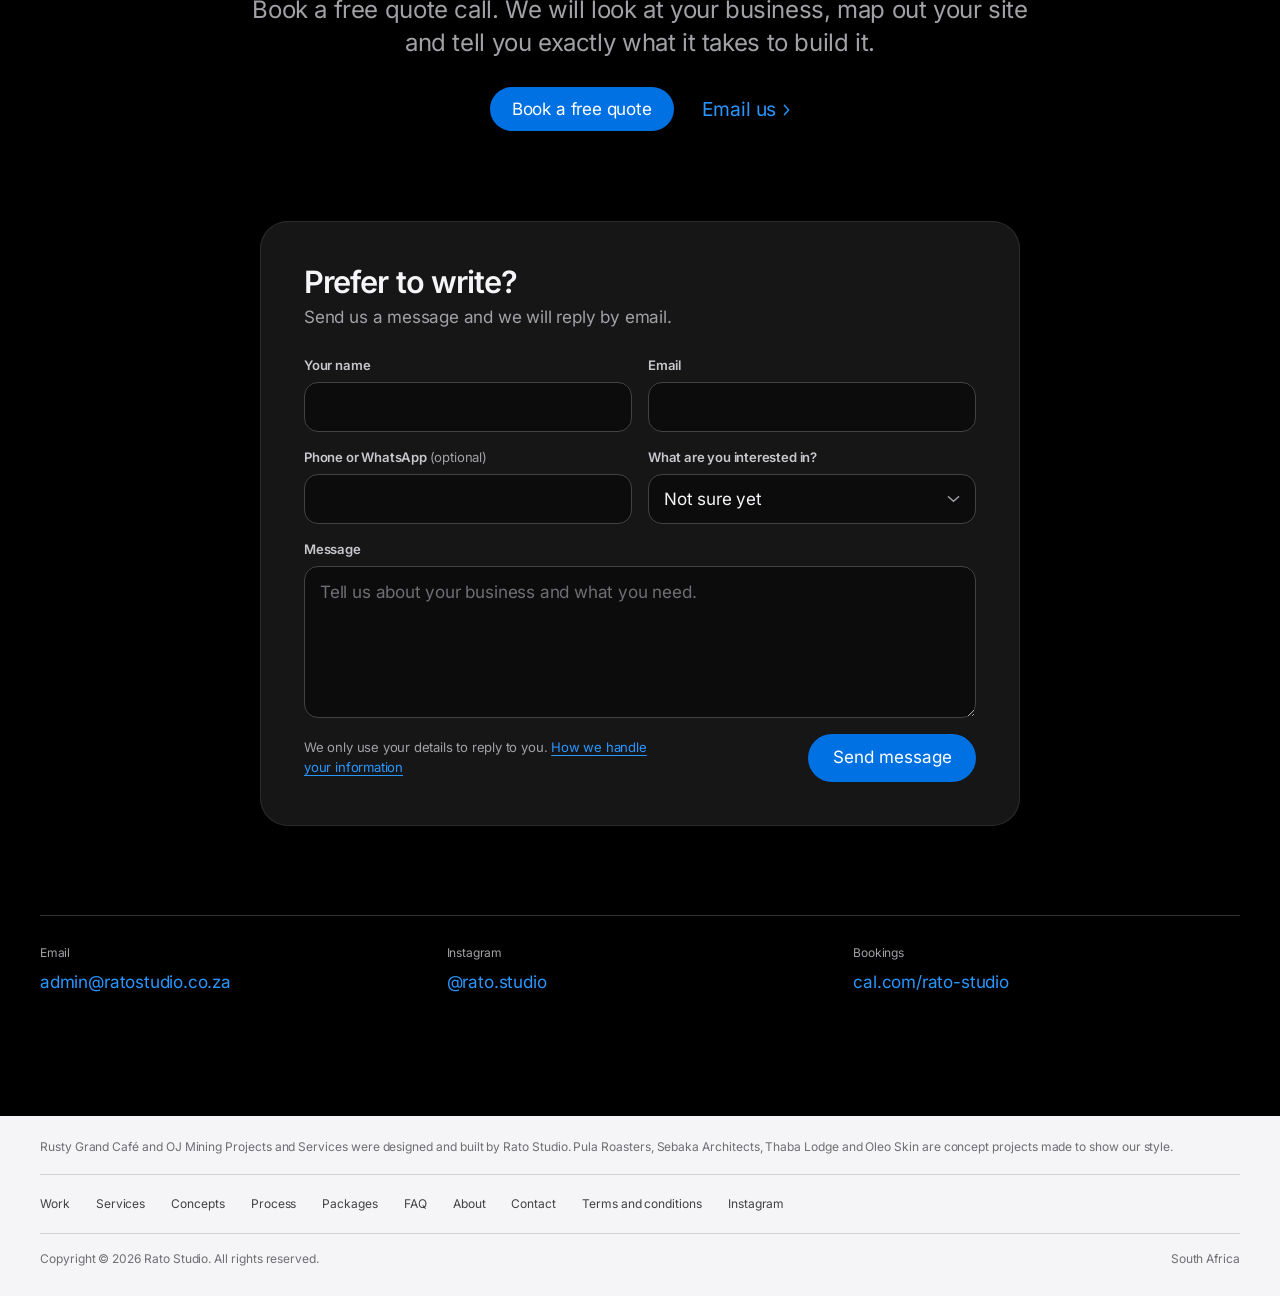
==== commit 05299fb6: "Add files via upload" ====
--- a/index.html
+++ b/index.html
@@ -16,8 +16,10 @@
   <meta name="twitter:card" content="summary_large_image">
 
   <link rel="icon" href="favicon.svg" type="image/svg+xml">
+  <link rel="apple-touch-icon" href="apple-touch-icon.png">
+  <link rel="manifest" href="site.webmanifest">
   <link rel="preload" href="assets/fonts/inter-latin-wght-normal.woff2" as="font" type="font/woff2" crossorigin>
-  <link rel="stylesheet" href="assets/css/style.css?v=11">
+  <link rel="stylesheet" href="assets/css/style.css?v=14">
   <script>(function(d){d.classList.add('js');setTimeout(function(){if(!window.__rato)d.classList.remove('js')},4000)})(document.documentElement);</script>
   <script type="application/ld+json">{"@context": "https://schema.org", "@type": "FAQPage", "mainEntity": [{"@type": "Question", "name": "How much does a website cost?", "acceptedAnswer": {"@type": "Answer", "text": "Once-off packages are R2 999 (Launch) and R4 999 (Launch Pro). Monthly packages start from R500 a month (Starter Kickstart) and from R600 a month (Business Growth). Bigger or more unusual projects get a custom quote after a free call."}}, {"@type": "Question", "name": "What is the difference between paying once and paying monthly?", "acceptedAnswer": {"@type": "Answer", "text": "With a once-off package you pay for the design and build, and the website is yours once the final payment is made. With a monthly package you pay a smaller amount each month instead of a larger amount upfront, and your site stays online for as long as your subscription is active."}}, {"@type": "Question", "name": "How long does a website take?", "acceptedAnswer": {"@type": "Answer", "text": "Most websites are ready in 1 to 2 weeks, counted from when we have your first payment and your content. Bigger or custom projects can take longer, and we agree the timeline with you before we start."}}, {"@type": "Question", "name": "How does payment work?", "acceptedAnswer": {"@type": "Answer", "text": "For once-off packages you pay a 50% deposit to start and the remaining 50% before your site goes live. Monthly packages are billed every month. We send you an invoice with the payment details."}}, {"@type": "Question", "name": "Which platform should I choose: Framer, WordPress or GoDaddy?", "acceptedAnswer": {"@type": "Answer", "text": "All three give you a professional website. Framer suits modern, design-led sites with smooth animation. WordPress is the most flexible and suits sites that will keep growing. GoDaddy is the simplest to look after yourself. Not sure? Pick any one and we will recommend the best fit on your call."}}, {"@type": "Question", "name": "What do you need from me to get started?", "acceptedAnswer": {"@type": "Answer", "text": "Your logo, the wording for your pages, your photos, and any brand colours or examples of websites you like. If something is missing, tell us on your call and we will plan around it."}}, {"@type": "Question", "name": "Are my domain name and hosting included?", "acceptedAnswer": {"@type": "Answer", "text": "The once-off packages cover the design and build of your site. Your domain, hosting and any platform subscription (Framer, WordPress hosting or GoDaddy) are paid directly to that provider. For monthly packages, we confirm exactly what is included on your call, before any work starts."}}, {"@type": "Question", "name": "Can I ask for changes?", "acceptedAnswer": {"@type": "Answer", "text": "Yes. Launch includes 1 round of changes and 14 days of support after launch. Launch Pro includes 2 rounds of changes and 30 days of support. Anything beyond that is quoted before we do it, so there are no surprises."}}, {"@type": "Question", "name": "Can I cancel a monthly package?", "acceptedAnswer": {"@type": "Answer", "text": "Yes. There is no minimum term. Give us 30 days' notice by email and your subscription ends. A monthly website is provided as part of the subscription, so it goes offline when the subscription ends."}}, {"@type": "Question", "name": "Do you give refunds?", "acceptedAnswer": {"@type": "Answer", "text": "Your deposit pays for the first stage of work, so it is not refundable once work has started. If you cancel partway through, you pay only for the work done up to that point. The full details are in our terms and conditions."}}]}</script>
 </head>
@@ -55,6 +57,7 @@
       <a href="#process">Process</a>
       <a href="#packages">Packages</a>
       <a href="#faq">FAQ</a>
+      <a href="about/">About</a>
       <a href="#contact">Contact</a>
     </nav>
     <a class="pill pill-sm nav-cta" href="https://cal.com/rato-studio-b8i6sl" target="_blank" rel="noopener">Book a call</a>
@@ -523,6 +526,49 @@
         <a class="pill" href="https://cal.com/rato-studio-b8i6sl" target="_blank" rel="noopener">Book a free quote</a>
         <a class="more" href="mailto:admin@ratostudio.co.za">Email us <svg aria-hidden="true"><use href="#chev"/></svg></a>
       </div>
+      <!-- CONTACT FORM. Messages are delivered to admin@ratostudio.co.za by FormSubmit.
+           To send them to another address, change the address in "action" and in "data-endpoint" below. -->
+      <div class="cf" id="write" data-reveal>
+        <div class="cf-head">
+          <h3>Prefer to write?</h3>
+          <p>Send us a message and we will reply by email.</p>
+        </div>
+        <form class="cf-form" id="contact-form" action="https://formsubmit.co/admin@ratostudio.co.za" method="post" data-endpoint="https://formsubmit.co/ajax/admin@ratostudio.co.za" data-mailto="admin@ratostudio.co.za" novalidate>
+          <input type="hidden" name="_subject" value="New enquiry from the Rato Studio website">
+          <input type="hidden" name="_template" value="table">
+          <input type="hidden" name="_next" value="https://www.ratostudio.co.za/#contact">
+          <p class="cf-hp" aria-hidden="true"><label>Leave this field empty <input type="text" name="_honey" tabindex="-1" autocomplete="off"></label></p>
+          <div class="cf-row">
+            <label class="cf-field"><span>Your name</span><input type="text" name="name" autocomplete="name" required maxlength="80"></label>
+            <label class="cf-field"><span>Email</span><input type="email" name="email" autocomplete="email" inputmode="email" required maxlength="120"></label>
+          </div>
+          <div class="cf-row">
+            <label class="cf-field"><span>Phone or WhatsApp <em>(optional)</em></span><input type="tel" name="phone" autocomplete="tel" maxlength="30"></label>
+            <label class="cf-field"><span>What are you interested in?</span>
+              <select name="interest">
+                <option value="Not sure yet" selected>Not sure yet</option>
+                <option value="Launch (once-off)">Launch (once-off)</option>
+                <option value="Launch Pro (once-off)">Launch Pro (once-off)</option>
+                <option value="Starter Kickstart (monthly)">Starter Kickstart (monthly)</option>
+                <option value="Business Growth (monthly)">Business Growth (monthly)</option>
+                <option value="Custom project">Custom project</option>
+              </select>
+            </label>
+          </div>
+          <label class="cf-field"><span>Message</span><textarea name="message" rows="5" required maxlength="4000" placeholder="Tell us about your business and what you need."></textarea></label>
+          <p class="cf-status" role="alert" hidden></p>
+          <div class="cf-foot">
+            <p class="cf-note">We only use your details to reply to you. <a href="terms/#t14">How we handle your information</a></p>
+            <button class="pill" type="submit" data-send>Send message</button>
+          </div>
+        </form>
+        <div class="cf-done" id="contact-done" tabindex="-1" hidden>
+          <svg class="cf-tick" viewBox="0 0 56 56" aria-hidden="true"><circle cx="28" cy="28" r="26" fill="none" stroke="currentColor" stroke-width="2.5"/><path d="M17 29l7.5 7.5L39.5 21" fill="none" stroke="currentColor" stroke-width="3" stroke-linecap="round" stroke-linejoin="round"/></svg>
+          <h3>Message sent.</h3>
+          <p data-done-text>Thank you. We will reply as soon as we can.</p>
+          <button class="cf-again" type="button" data-again>Send another message</button>
+        </div>
+      </div>
       <ul class="contacts" data-reveal>
         <li><span>Email</span><a href="mailto:admin@ratostudio.co.za">admin@ratostudio.co.za</a></li>
         <li><span>Instagram</span><a href="https://www.instagram.com/rato.studio" target="_blank" rel="noopener">@rato.studio</a></li>
@@ -543,6 +589,7 @@
       <a href="#process">Process</a>
       <a href="#packages">Packages</a>
       <a href="#faq">FAQ</a>
+      <a href="about/">About</a>
       <a href="#contact">Contact</a>
       <a href="terms/">Terms and conditions</a>
       <a href="https://www.instagram.com/rato.studio" target="_blank" rel="noopener">Instagram</a>
@@ -554,6 +601,6 @@
   </div>
 </footer>
 
-<script defer src="assets/js/main.js?v=11" onerror="document.documentElement.classList.remove('js')"></script>
+<script defer src="assets/js/main.js?v=14" onerror="document.documentElement.classList.remove('js')"></script>
 </body>
 </html>
--- a/assets/css/style.css
+++ b/assets/css/style.css
@@ -312,6 +312,7 @@
   .nav.open .nav-links a:nth-child(5) { transition-delay: .12s; }
   .nav.open .nav-links a:nth-child(6) { transition-delay: .15s; }
   .nav.open .nav-links a:nth-child(7) { transition-delay: .18s; }
+  .nav.open .nav-links a:nth-child(8) { transition-delay: .21s; }
   .nav-toggle { display: block; }
   .nav-cta { margin-right: 4px; }
   .facts { grid-template-columns: 1fr; }
@@ -426,3 +427,83 @@
   .faq-a { padding-right: 0; }
   .legal-toc { display: none; }
 }
+
+/* ---------- about page ---------- */
+.about-hero { position: relative; padding: calc(var(--nav-h) + clamp(64px, 11vh, 130px)) 0 clamp(72px, 10vw, 130px); overflow: hidden; }
+.about-hero::before { content: ""; position: absolute; left: 50%; top: 0; width: 1100px; height: 560px; transform: translateX(-50%); background: radial-gradient(50% 60% at 50% 0%, rgba(255, 122, 40, .24), transparent 70%); pointer-events: none; }
+.about-hero .wrap { position: relative; }
+.about-hero .intro { margin-top: 22px; }
+.about-hero h1, .about-hero .eyebrow, .about-hero .intro { animation: rise 1.1s var(--ease) both; }
+.about-hero h1 { animation-delay: .08s; }
+.about-hero .intro { animation-delay: .18s; }
+.about-grid { display: grid; grid-template-columns: minmax(0, 6fr) minmax(0, 5fr); gap: clamp(36px, 6vw, 96px); align-items: center; }
+.about-photo { position: relative; order: 2; margin: 0; aspect-ratio: 4 / 5; border-radius: 28px; overflow: hidden; display: grid; place-items: center; background: radial-gradient(90% 70% at 50% 0%, #3a2413 0%, #17100a 55%, #0b0b0c 100%); color: #fff; }
+.about-photo img { position: absolute; inset: 0; width: 100%; height: 100%; object-fit: cover; }
+.about-mark { width: 34%; aspect-ratio: 460 / 515; height: auto; margin-bottom: 8%; filter: drop-shadow(0 18px 40px rgba(255, 122, 40, .35)); }
+.about-photo figcaption { position: absolute; left: 0; right: 0; bottom: 0; padding: 90px clamp(20px, 2.4vw, 30px) clamp(20px, 2.4vw, 28px); background: linear-gradient(180deg, transparent, rgba(0, 0, 0, .78)); }
+.about-photo figcaption strong { display: block; font-size: 1.31rem; font-weight: 600; letter-spacing: -.02em; line-height: 1.2; }
+.about-photo figcaption span { font-size: .88rem; color: rgba(255, 255, 255, .78); }
+.about-copy .display { margin-bottom: 22px; }
+.about-copy p:not(.eyebrow) { color: #424245; font-size: clamp(1.06rem, 1.3vw, 1.19rem); line-height: 1.5; text-wrap: pretty; }
+.about-copy p:not(.eyebrow) + p { margin-top: 16px; }
+.about-copy p.about-lead { color: var(--ink); font-size: clamp(1.25rem, 1.9vw, 1.5rem); line-height: 1.36; letter-spacing: -.016em; font-weight: 600; }
+.about-steps .num { font-size: clamp(2.5rem, 4.2vw, 3.6rem); }
+.about-facts { margin-top: 0; }
+.about-work { display: grid; grid-template-columns: repeat(2, minmax(0, 1fr)); gap: 20px; }
+.aw-card { display: block; border-radius: 28px; overflow: hidden; background: #fff; color: var(--ink); text-decoration: none; }
+.aw-shot { display: block; aspect-ratio: 16 / 10; overflow: hidden; background: #1c1c1e; }
+.aw-shot img { display: block; width: 100%; height: 100%; object-fit: cover; object-position: top; transition: transform 1.2s var(--ease); }
+.aw-text { display: block; padding: 22px clamp(22px, 2.4vw, 30px) 26px; }
+.aw-text strong { display: block; font-size: 1.31rem; font-weight: 600; letter-spacing: -.02em; line-height: 1.2; }
+.aw-text > span { display: inline-flex; align-items: center; gap: 7px; margin-top: 4px; color: var(--grey); font-size: .94rem; }
+.aw-text svg { width: 11px; height: 11px; }
+.about-more { margin-top: 22px; }
+@media (hover: hover) { .aw-card:hover .aw-shot img { transform: scale(1.04); } .aw-card:hover .aw-text strong { color: var(--link); } }
+@media (max-width: 900px) {
+  .about-grid { grid-template-columns: minmax(0, 1fr); }
+  .about-photo { order: 0; width: min(100%, 440px); }
+}
+@media (max-width: 640px) {
+  .about-work { grid-template-columns: minmax(0, 1fr); }
+}
+
+/* ---------- contact form ---------- */
+.cf { max-width: 760px; margin: clamp(56px, 7vw, 92px) auto 0; padding: clamp(24px, 4vw, 44px); border-radius: 28px; background: #161617; box-shadow: inset 0 0 0 1px #2a2a2d; text-align: left; }
+.cf-head { margin-bottom: 26px; }
+.cf-head h3, .cf-done h3 { font-size: clamp(1.5rem, 2.4vw, 2rem); letter-spacing: -.03em; line-height: 1.1; }
+.cf-head p { margin-top: 6px; color: var(--grey-dark); }
+.cf-hp { position: absolute; left: -9999px; width: 1px; height: 1px; overflow: hidden; }
+.cf-row { display: grid; grid-template-columns: repeat(2, minmax(0, 1fr)); gap: 0 16px; }
+.cf-field { display: block; margin-bottom: 16px; }
+.cf-field > span { display: block; margin-bottom: 7px; font-size: .82rem; font-weight: 600; color: #c7c7cc; }
+.cf-field em { font-style: normal; font-weight: 400; color: var(--grey-dark); }
+.cf-field input, .cf-field select, .cf-field textarea { display: block; width: 100%; min-height: 50px; padding: 0 15px; border: 1px solid #424245; border-radius: 14px; background: #0c0c0d; color: #f5f5f7; font: inherit; font-size: 17px; letter-spacing: -.011em; -webkit-appearance: none; appearance: none; transition: border-color .2s, box-shadow .2s, background .2s; }
+.cf-field textarea { min-height: 136px; padding: 13px 15px; line-height: 1.45; resize: vertical; }
+.cf-field select { padding-right: 42px; background-image: url("data:image/svg+xml,%3Csvg xmlns='http://www.w3.org/2000/svg' viewBox='0 0 14 8'%3E%3Cpath d='M1.5 1.5L7 6.5l5.5-5' fill='none' stroke='%23a1a1a6' stroke-width='1.6' stroke-linecap='round' stroke-linejoin='round'/%3E%3C/svg%3E"); background-repeat: no-repeat; background-position: right 15px center; background-size: 13px 8px; cursor: pointer; }
+.cf-field select option { background: #1d1d1f; color: #f5f5f7; }
+.cf-field ::placeholder { color: #6e6e73; opacity: 1; }
+.cf-field input:hover, .cf-field select:hover, .cf-field textarea:hover { border-color: #636366; }
+.cf-field input:focus, .cf-field select:focus, .cf-field textarea:focus { outline: none; border-color: var(--link-dark); box-shadow: 0 0 0 4px rgba(41, 151, 255, .28); background-color: #000; }
+.cf-field [aria-invalid="true"] { border-color: #ff6961; }
+.cf-field [aria-invalid="true"]:focus { box-shadow: 0 0 0 4px rgba(255, 105, 97, .25); border-color: #ff6961; }
+.cf-err { display: block; margin-top: 6px; font-size: .82rem; color: #ff8a80; }
+.cf-foot { display: flex; align-items: center; justify-content: space-between; gap: 16px 24px; margin-top: 8px; }
+.cf-note { font-size: .82rem; color: var(--grey-dark); max-width: 30em; text-wrap: pretty; }
+.cf-note a, .cf-status a { color: var(--link-dark); text-underline-offset: 3px; }
+.cf-foot .pill { flex: none; min-width: 168px; min-height: 48px; }
+.cf-foot .pill.busy { pointer-events: none; opacity: .7; }
+.cf-status { margin: 4px 0 14px; padding: 12px 16px; border-radius: 14px; background: rgba(255, 105, 97, .12); color: #ffb4ae; font-size: .94rem; }
+.cf-done { text-align: center; padding: clamp(18px, 4vw, 44px) 0; }
+.cf-done:focus { outline: none; }
+.cf-tick { width: 56px; height: 56px; margin: 0 auto 20px; color: #30d158; }
+.cf-done p { margin-top: 10px; color: var(--grey-dark); overflow-wrap: anywhere; }
+.cf-again { margin-top: 22px; padding: 8px 0; border: 0; background: none; color: var(--link-dark); font: inherit; font-size: 1.06rem; cursor: pointer; }
+.cf-again:hover { text-decoration: underline; text-underline-offset: 3px; }
+.cf-done:not([hidden]) { animation: faq-in .6s var(--ease); }
+@media (max-width: 640px) {
+  .cf { border-radius: 22px; }
+  .cf-row { grid-template-columns: minmax(0, 1fr); }
+  .cf-foot { flex-direction: column-reverse; align-items: stretch; }
+  .cf-foot .pill { width: 100%; }
+  .cf-note { max-width: none; text-align: center; }
+}
